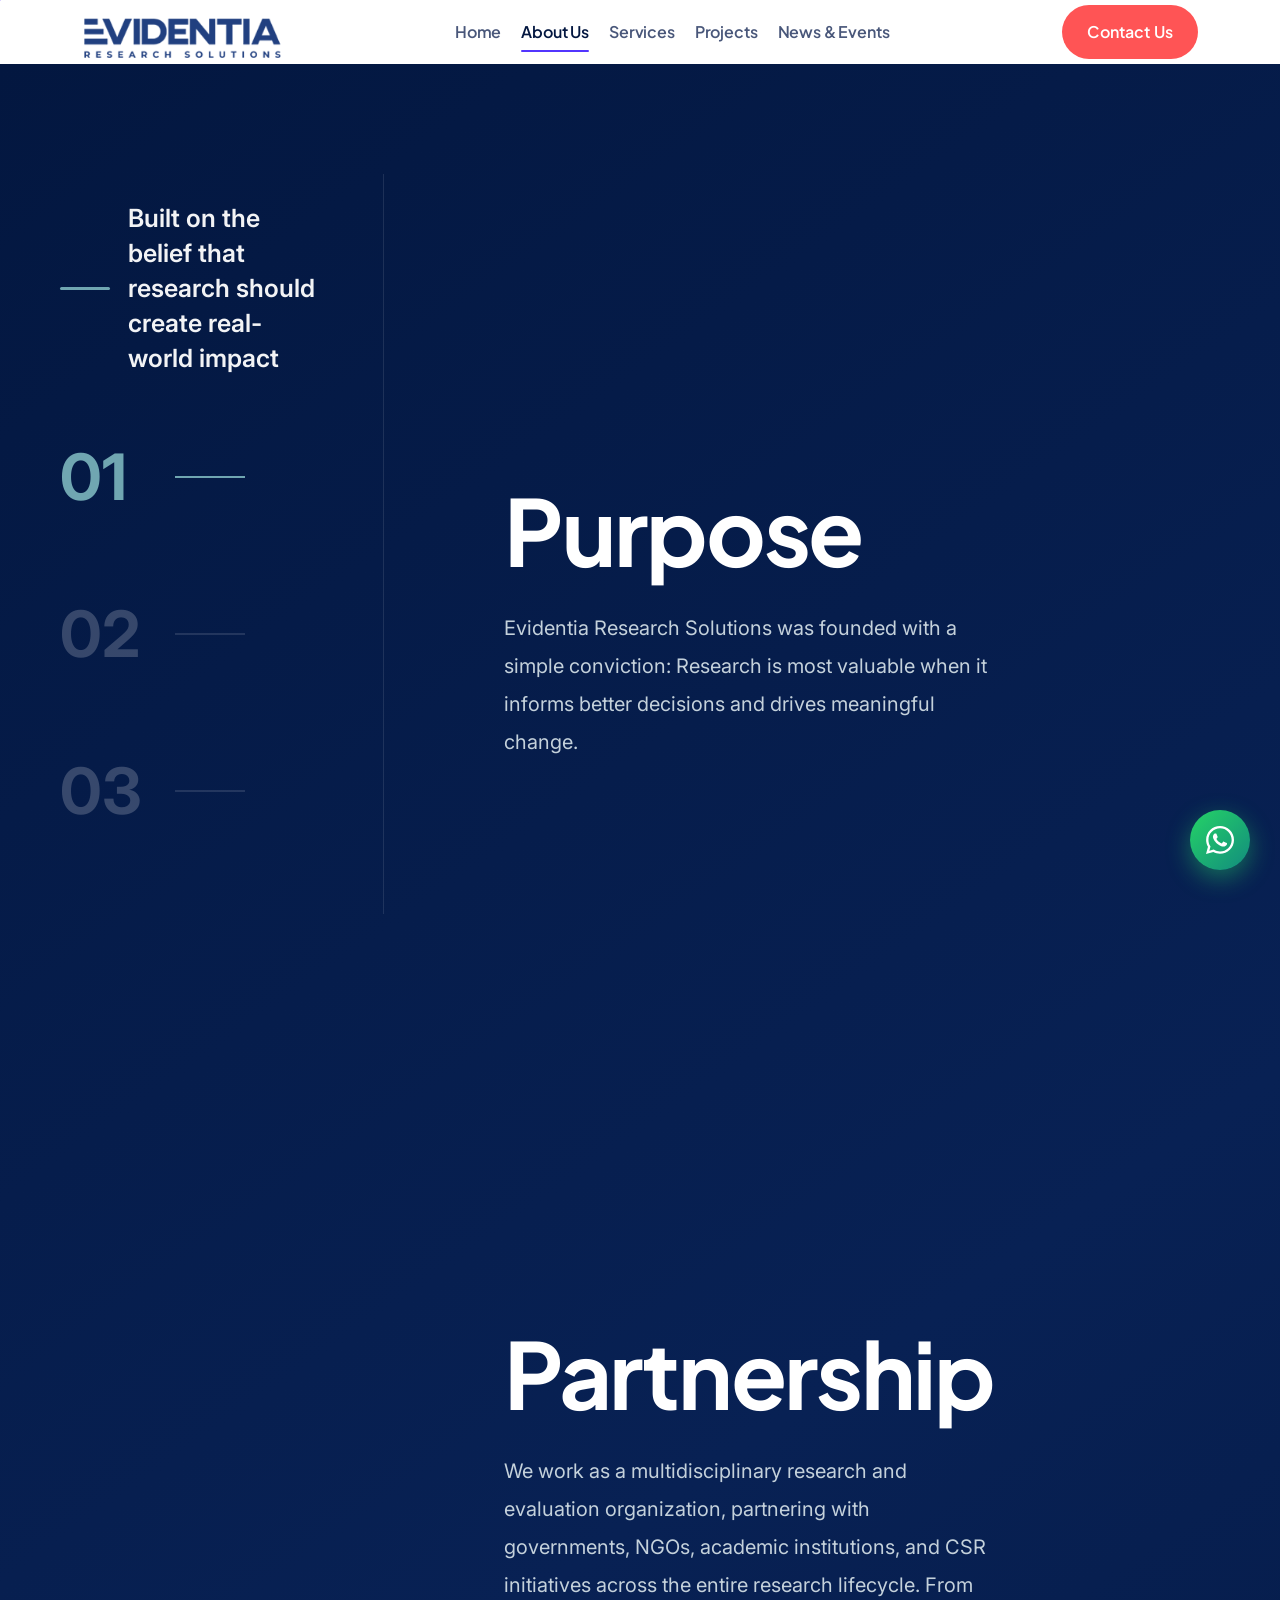
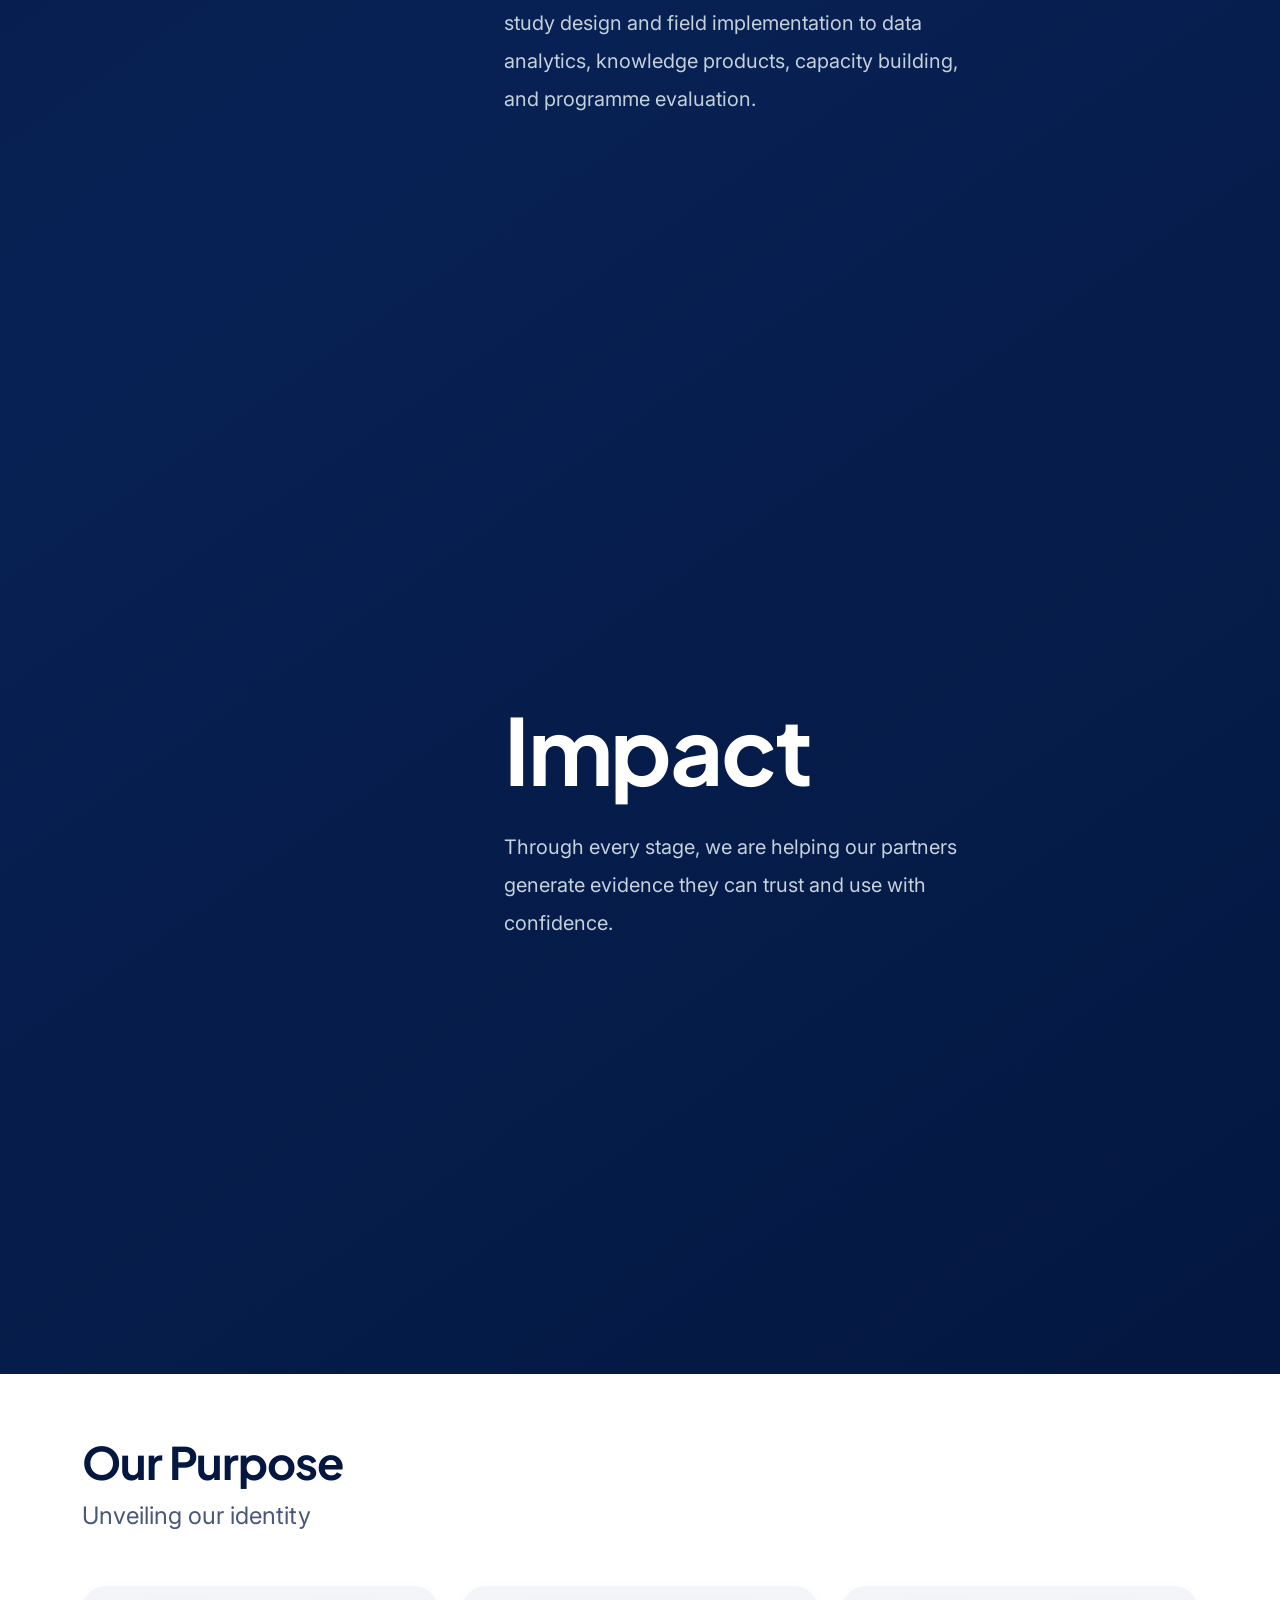
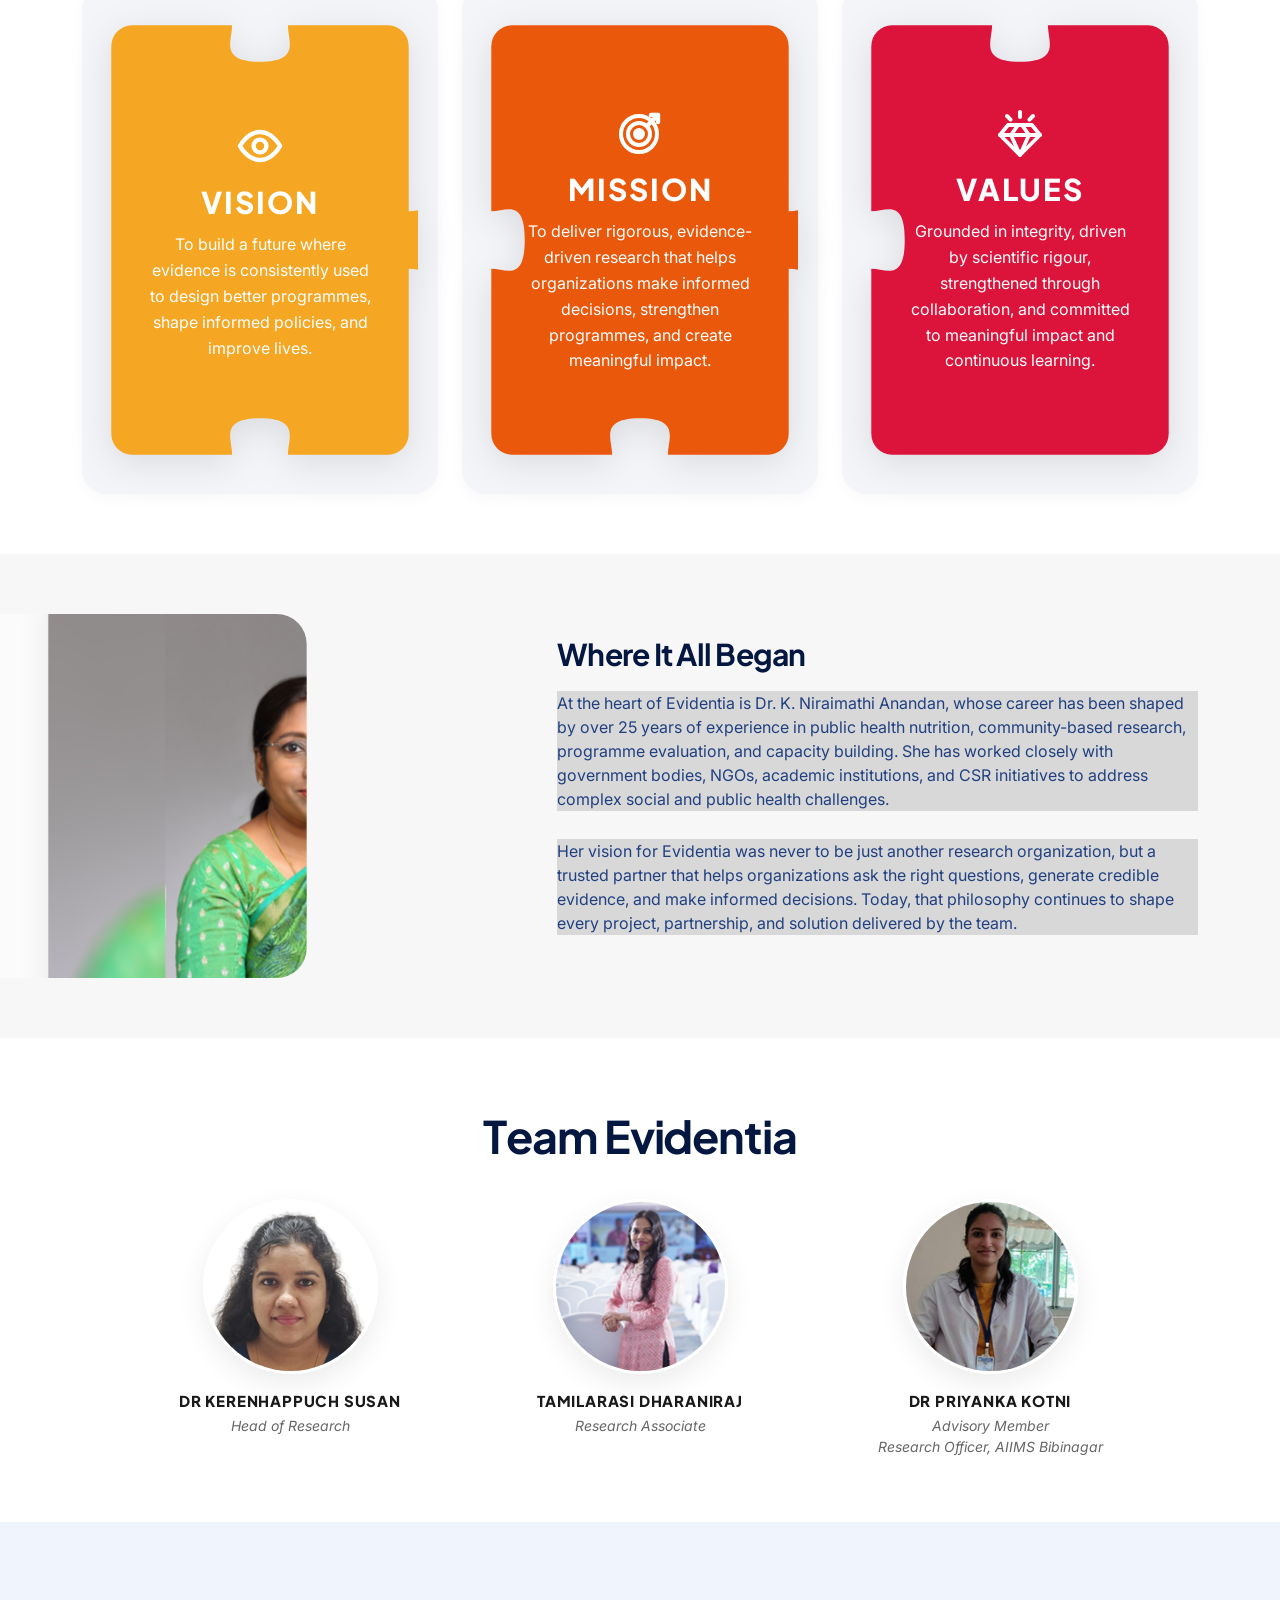
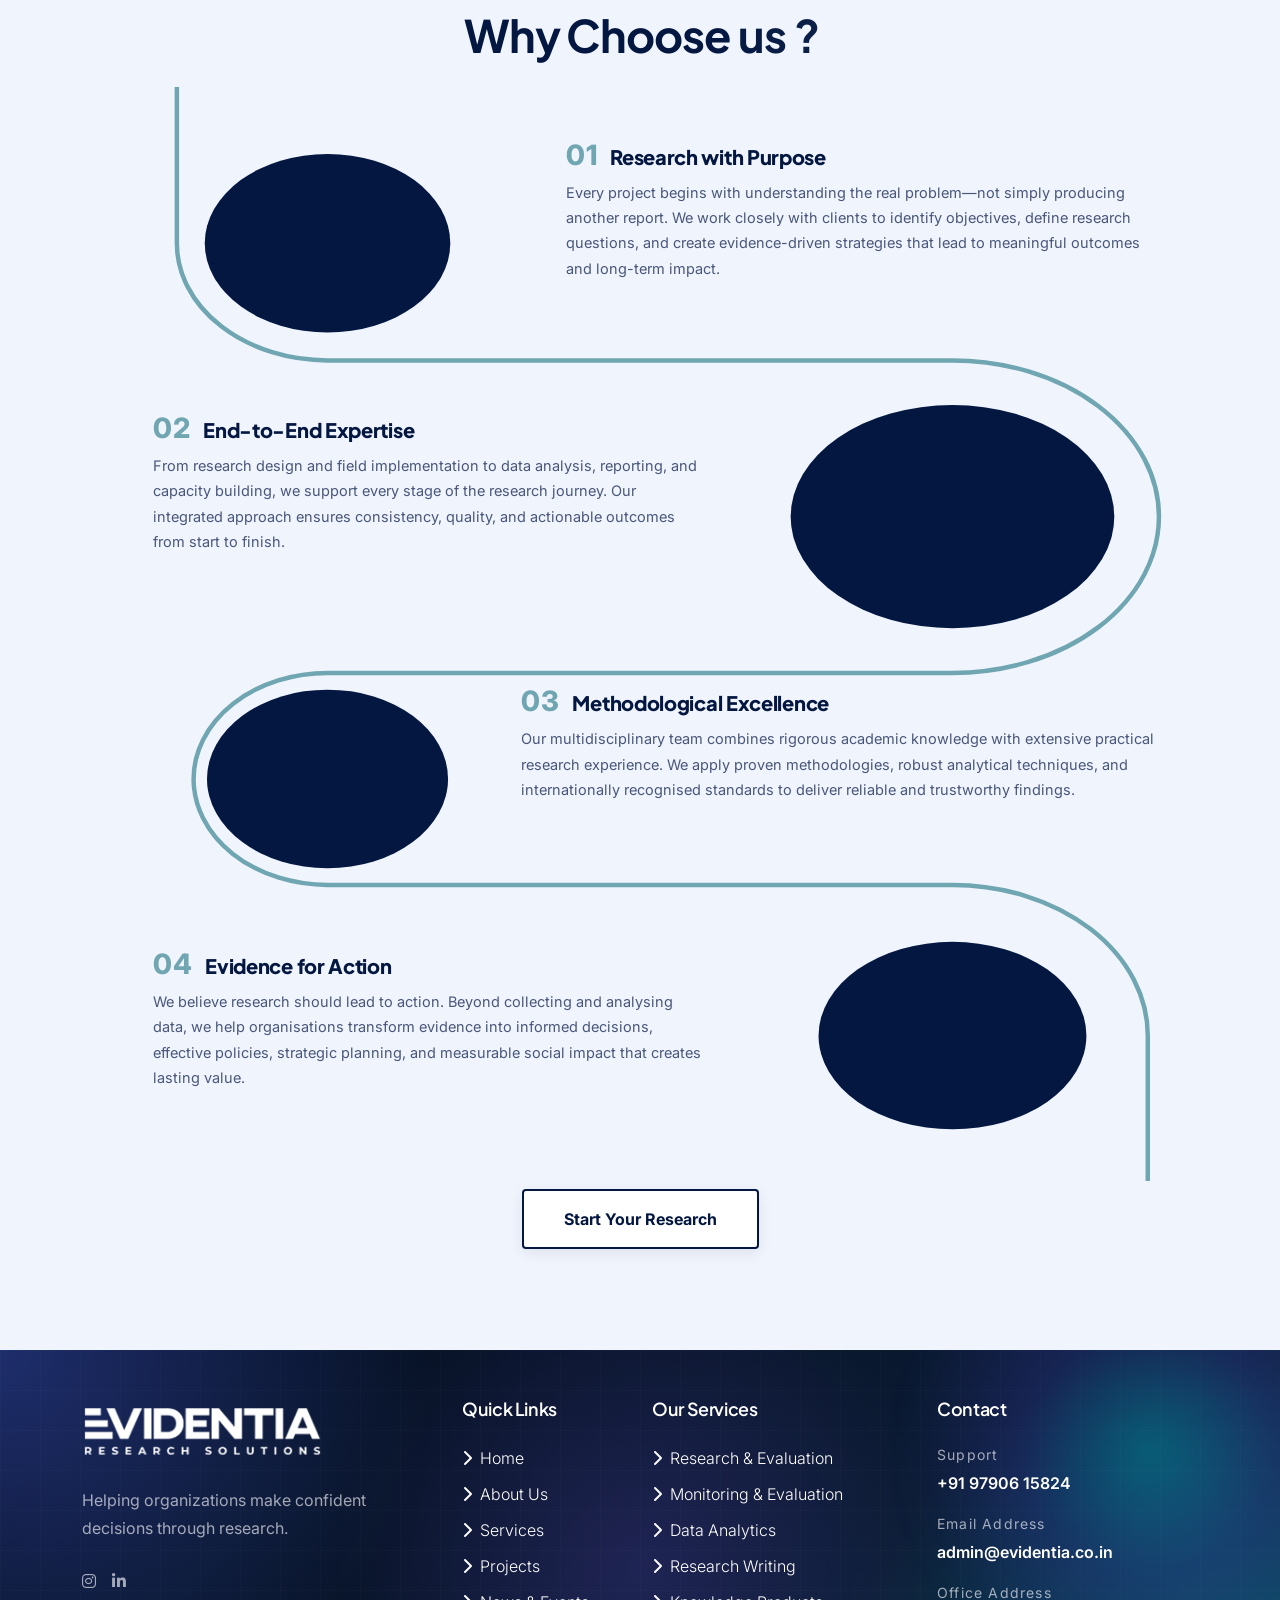
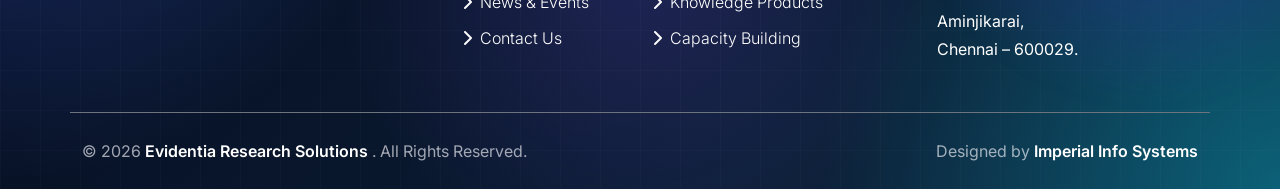
==== about.html @ aab13ad4 "feat: add research hero components and update about page styling" ====
<!DOCTYPE html>
<html lang="en">
<!--<< Header Area >>-->

<head>
    <!-- ========== Meta Tags ========== -->
    <meta charset="UTF-8">
    <meta http-equiv="X-UA-Compatible" content="IE=edge">
    <meta name="viewport" content="width=device-width, initial-scale=1">
    <meta name="author" content="Evedentia">
    <meta name="description"
        content="The Clarent360 Information Assurance Program (IAP) provides an integrated framework that embeds security, privacy, and risk governance into organizational operations, systems development, and business initiatives.">
    <!-- ======== Page title ============ -->
    <title>About Us | Evedentia</title>
    <!--<< Favcion >>-->
    <link rel="shortcut icon" href="assets/img/logo/favs.png">
    <!--<< Bootstrap min.css >>-->
    <link rel="stylesheet" href="assets/css/bootstrap.min.css">
    <!--<< All Min Css >>-->
    <link rel="stylesheet" href="assets/css/all.min.css">
    <!--<< Animate.css >>-->
    <link rel="stylesheet" href="assets/css/animate.css">
    <!--<< Magnific Popup.css >>-->
    <link rel="stylesheet" href="assets/css/magnific-popup.css">
    <!--<< MeanMenu.css >>-->
    <link rel="stylesheet" href="assets/css/meanmenu.css">
    <!--<< Swiper Bundle.css >>-->
    <link rel="stylesheet" href="assets/css/swiper-bundle.min.css">
    <!--<< Nice Select.css >>-->
    <link rel="stylesheet" href="assets/css/nice-select.css">
    <!--<< Main.css >>-->
    <link rel="stylesheet" href="assets/css/main.css">
    <!--<< Custom.css >>-->
    <link rel="stylesheet" href="assets/css/custom.css">
    <link rel="stylesheet" href="https://cdnjs.cloudflare.com/ajax/libs/font-awesome/6.5.2/css/all.min.css" />

</head>

<body>

    <!-- Preloader Start -->
    <div id="preloader" class="preloader">
        <div class="animation-preloader">
            <div class="spinner">
            </div>
            <div class="txt-loading">
                <span data-text-preloader="T" class="letters-loading">
                    C
                </span>
                <span data-text-preloader="E" class="letters-loading">
                    L
                </span>
                <span data-text-preloader="C" class="letters-loading">
                    A
                </span>
                <span data-text-preloader="M" class="letters-loading">
                    R
                </span>
                <span data-text-preloader="O" class="letters-loading">
                    E
                </span>
                <span data-text-preloader="O" class="letters-loading">
                    N
                </span>
                <span data-text-preloader="O" class="letters-loading">
                    T
                </span>

                <span data-text-preloader="O" class="letters-loading">

                </span>

                <span data-text-preloader="O" class="letters-loading">
                    3
                </span>

                <span data-text-preloader="O" class="letters-loading">
                    6
                </span>

                <span data-text-preloader="O" class="letters-loading">
                    0
                </span>
            </div>
            <p class="text-center">Loading</p>
        </div>
        <div class="loader">
            <div class="row">
                <div class="col-3 loader-section section-left">
                    <div class="bg"></div>
                </div>
                <div class="col-3 loader-section section-left">
                    <div class="bg"></div>
                </div>
                <div class="col-3 loader-section section-right">
                    <div class="bg"></div>
                </div>
                <div class="col-3 loader-section section-right">
                    <div class="bg"></div>
                </div>
            </div>
        </div>
    </div>

    <!-- Start Cursor Pointer -->
    <div class="mouse-follower">
        <span class="cursor-outline"></span>
        <!-- <span class="cursor-dot"></span> -->
    </div>
    <!-- End Cursor Pointer -->

    <div id="header"></div>





    <!-- ===============================
 \Scroll Section
================================ -->



    <section class="ps-blueprint-section">

        <div class="ps-blueprint-wrapper">

            <!-- LEFT SIDE -->
            <div class="ps-blueprint-left">

                <div class="ps-small-title">
                    <span></span>
                    <p>Built on the belief that research should create real-world impact</p>
                </div>

                <div class="ps-progress">

                    <div class="ps-progress-item active" data-target="1">
                        <div class="ps-number">01</div>

                        <div class="ps-middle">

                            <div class="ps-line"></div>



                        </div>

                    </div>


                    <div class="ps-progress-item" data-target="2">

                        <div class="ps-number">
                            02
                        </div>

                        <div class="ps-middle">

                            <div class="ps-line"></div>


                        </div>

                    </div>



                    <div class="ps-progress-item" data-target="3">

                        <div class="ps-number">
                            03
                        </div>

                        <div class="ps-middle">

                            <div class="ps-line"></div>


                        </div>

                    </div>

                </div>

            </div>



            <!-- RIGHT SIDE -->


            <div class="ps-blueprint-right">



                <!-- SECTION 1 -->


                <section class="ps-content-block" id="ps-block-1">

                    <h2>
                        Purpose
                    </h2>

                    <p>

                        Evidentia Research Solutions was founded with a simple conviction: Research is most valuable
                        when it informs better decisions and drives meaningful change.

                    </p>

                </section>




                <!-- SECTION 2 -->



                <section class="ps-content-block" id="ps-block-2">


                    <h2>
                        Partnership
                    </h2>


                    <p>

                        We work as a multidisciplinary research and evaluation organization, partnering with
                        governments, NGOs, academic institutions, and CSR initiatives across the entire research
                        lifecycle. From study design and field implementation to data analytics, knowledge products,
                        capacity building, and programme evaluation.

                    </p>

                </section>




                <!-- SECTION 3 -->



                <section class="ps-content-block" id="ps-block-3">

                    <h2>
                        Impact
                    </h2>

                    <p>

                        Through every stage, we are helping our partners generate evidence they can trust and use with
                        confidence.

                    </p>

                </section>


            </div>


        </div>

    </section>

    <section class="event-work-section fix section-padding">
        <div class="container">
            <div class="row mb-lg-5 mb-sm-5 mb-4 pb-lg-1">
                <div class="col-lg-10">
                    <div class="section-title">
                        <h2 class="wow fadeInUp black fw-bold visible-slowly-right mb-2" data-wow-delay=".3s">
                            Our Purpose
                        </h2>
                        <p class="wow fadeInUp" data-wow-delay=".4s" style="font-size: 24px; color: #49577A; margin: 0; line-height: 1.5;">
                            Unveiling our identity
                        </p>
                    </div>
                </div>
            </div>
            <div class="row g-4 justify-content-center">
                <!-- VISION -->
                <div class="col-md-6 col-lg-4 wow fadeInUp" data-wow-delay=".3s">
                    <div class="puzzle-outer-card card-vision">
                        <div class="puzzle-inner-piece">
                            <svg class="puzzle-piece-bg" viewBox="0 0 340 480" preserveAspectRatio="none" fill="#F5A623"
                                xmlns="http://www.w3.org/2000/svg">
                                <!-- Top Socket, Right Tab, Bottom Socket, Left Flat -->
                                <path d="
                                    M 32 16 
                                    L 140 16 
                                    C 140 32, 126 54, 170 54 
                                    C 214 54, 200 32, 200 16 
                                    L 308 16 
                                    A 22 22 0 0 1 330 38 
                                    L 330 210 
                                    C 346 210, 366 196, 366 240 
                                    C 366 284, 346 270, 330 270 
                                    L 330 442 
                                    A 22 22 0 0 1 308 464 
                                    L 200 464 
                                    C 200 448, 214 426, 170 426 
                                    C 126 426, 140 448, 140 464 
                                    L 32 464 
                                    A 22 22 0 0 1 10 442 
                                    L 10 38 
                                    A 22 22 0 0 1 32 16 
                                    Z" />
                            </svg>
                            <div class="puzzle-piece-content">
                                <div class="puzzle-piece-icon">
                                    <svg width="48" height="48" viewBox="0 0 24 24" fill="none" stroke="#ffffff"
                                        stroke-width="2.2" stroke-linecap="round" stroke-linejoin="round">
                                        <path d="M2 12s3.6-7 10-7 10 7 10 7-3.6 7-10 7-10-7-10-7Z" />
                                        <circle cx="12" cy="12" r="3.2" stroke-width="2.2" />
                                    </svg>
                                </div>
                                <h4 class="puzzle-piece-title">VISION</h4>
                                <p class="puzzle-piece-text">
                                    <a href="portfolio-details.html">
                                        To build a future where evidence is consistently used to design better
                                        programmes,
                                        shape informed policies, and improve lives.
                                    </a>
                                </p>
                            </div>
                        </div>
                    </div>
                </div>

                <!-- MISSION -->
                <div class="col-md-6 col-lg-4 wow fadeInUp" data-wow-delay=".4s">
                    <div class="puzzle-outer-card card-mission">
                        <div class="puzzle-inner-piece">
                            <svg class="puzzle-piece-bg" viewBox="0 0 340 480" preserveAspectRatio="none" fill="#EA580C"
                                xmlns="http://www.w3.org/2000/svg">
                                <!-- Top Flat, Right Tab, Bottom Socket, Left Socket -->
                                <path d="
                                    M 32 16 
                                    L 308 16 
                                    A 22 22 0 0 1 330 38 
                                    L 330 210 
                                    C 346 210, 366 196, 366 240 
                                    C 366 284, 346 270, 330 270 
                                    L 330 442 
                                    A 22 22 0 0 1 308 464 
                                    L 200 464 
                                    C 200 448, 214 426, 170 426 
                                    C 126 426, 140 448, 140 464 
                                    L 32 464 
                                    A 22 22 0 0 1 10 442 
                                    L 10 270 
                                    C 26 270, 46 284, 46 240 
                                    C 46 196, 26 210, 10 210 
                                    L 10 38 
                                    A 22 22 0 0 1 32 16 
                                    Z" />
                            </svg>
                            <div class="puzzle-piece-content">
                                <div class="puzzle-piece-icon">
                                    <svg width="48" height="48" viewBox="0 0 24 24" fill="none" stroke="#ffffff"
                                        stroke-width="2" stroke-linecap="round" stroke-linejoin="round">
                                        <circle cx="11.5" cy="12.5" r="9" stroke-width="2" />
                                        <circle cx="11.5" cy="12.5" r="5.5" stroke-width="2" />
                                        <circle cx="11.5" cy="12.5" r="2" fill="#ffffff" />
                                        <path d="M16 8l5-5" stroke-width="2.2" />
                                        <path d="M17.5 3h3.5v3.5" stroke-width="2.2" />
                                    </svg>
                                </div>
                                <h4 class="puzzle-piece-title">MISSION</h4>
                                <p class="puzzle-piece-text">
                                    <a href="portfolio-details.html">
                                        To deliver rigorous, evidence-driven research that helps organizations make
                                        informed
                                        decisions, strengthen programmes, and create meaningful impact.
                                    </a>
                                </p>
                            </div>
                        </div>
                    </div>
                </div>

                <!-- VALUES -->
                <div class="col-md-6 col-lg-4 wow fadeInUp" data-wow-delay=".5s">
                    <div class="puzzle-outer-card card-values">
                        <div class="puzzle-inner-piece">
                            <svg class="puzzle-piece-bg" viewBox="0 0 340 480" preserveAspectRatio="none" fill="#DC143C"
                                xmlns="http://www.w3.org/2000/svg">
                                <!-- Top Socket, Right Flat, Bottom Flat, Left Socket -->
                                <path d="
                                    M 32 16 
                                    L 140 16 
                                    C 140 32, 126 54, 170 54 
                                    C 214 54, 200 32, 200 16 
                                    L 308 16 
                                    A 22 22 0 0 1 330 38 
                                    L 330 442 
                                    A 22 22 0 0 1 308 464 
                                    L 32 464 
                                    A 22 22 0 0 1 10 442 
                                    L 10 270 
                                    C 26 270, 46 284, 46 240 
                                    C 46 196, 26 210, 10 210 
                                    L 10 38 
                                    A 22 22 0 0 1 32 16 
                                    Z" />
                            </svg>
                            <div class="puzzle-piece-content">
                                <div class="puzzle-piece-icon">
                                    <svg width="48" height="48" viewBox="0 0 24 24" fill="none" stroke="#ffffff"
                                        stroke-width="1.9" stroke-linecap="round" stroke-linejoin="round">
                                        <path d="M12 1.5v2.5" stroke-width="2" />
                                        <path d="M5.5 3.5l1.8 1.8" stroke-width="2" />
                                        <path d="M18.5 3.5l-1.8 1.8" stroke-width="2" />
                                        <path d="M6 8h12l4 5-10 10L2 13z" />
                                        <path d="M11 8 7.5 13l4.5 10 4.5-10L13 8" />
                                        <path d="M2 13h20" />
                                    </svg>
                                </div>
                                <h4 class="puzzle-piece-title">VALUES</h4>
                                <p class="puzzle-piece-text">
                                    <a href="portfolio-details.html">
                                        Grounded in integrity, driven by scientific rigour, strengthened through
                                        collaboration, and committed to meaningful impact and continuous learning.
                                    </a>
                                </p>
                            </div>
                        </div>
                    </div>
                </div>
            </div>
        </div>
    </section>



    <section class="about-section style2 fix" style="background-color: #f7f7f7;">
        <div class="about-wrapper section-padding">
            <div class="container">
                <div
                    class="row flex-row-reverse justify-content-lg-between justify-content-center g-4 align-items-center">
                    <div class="col-xl-7 col-lg-7">
                        <div class="about-content">
                            <div class="section-title text-lg-start text-center mb-4 about-clarent">

                                <h2 class="mb-xxl-4 mb-3 wow fadeInUp black fw-bold visible-slowly-right "
                                    data-wow-delay=".3s">
                                    Where It All Began
                                </h2>
                                <p class="pra fs-seven" style="background-color: #d8d8d8; color: #214080;">
                                    At the heart of Evidentia is Dr. K. Niraimathi Anandan, whose career has been shaped
                                    by over 25 years of experience in public health nutrition, community-based research,
                                    programme evaluation, and capacity building. She has worked closely with government
                                    bodies, NGOs, academic institutions, and CSR initiatives to address complex social
                                    and public health challenges.

                                </p>
                                <br>
                                <p class="pra fs-seven" style="background-color: #d8d8d8; color: #214080;">
                                    Her vision for Evidentia was never to be just another research organization, but a
                                    trusted partner that helps organizations ask the right questions, generate credible
                                    evidence, and make informed decisions. Today, that philosophy continues to shape
                                    every project, partnership, and solution delivered by the team.

                                </p>
                            </div>
                        </div>
                    </div>
                    <div class="col-xl-5 col-lg-5">
                        <div class="about-thumb position-relative reveal-left w-100">
                            <img src="assets/img/blog/w.png" alt="Evidentia Leadership & Founder" class="w-100"
                                style="border-radius: 16px; box-shadow: 0 10px 30px rgba(3, 23, 64, 0.08); object-fit: cover;">
                            <!-- Ele -->
                            <!-- <img src="assets/img/element/dot-grp1.png" alt="img" class="about-ele">
                            <img src="assets/img/about/about2-ele.png" alt="img" class="about-ele2"> -->
                        </div>
                    </div>
                </div>
            </div>
        </div>
    </section>


    <!-- Team Evidentia Section Start -->
    <section class="team-evidentia-section fix">
        <div class="container">
            <div class="section-title text-center mb-4">

                <h2 class="wow fadeInUp black fw-bold visible-slowly-right" data-wow-delay=".3s">
                    Team Evidentia
                </h2>
            </div>

            <div class="team-evidentia-grid">
                <!-- Member 1 -->
                <div class="team-evidentia-card wow fadeInUp" data-wow-delay=".3s">
                    <div class="team-avatar-wrap">
                        <img src="assets/img/services/project1.png" alt="Dr Kerenhappuch Susan">
                    </div>
                    <h4 class="team-member-name">Dr Kerenhappuch Susan</h4>
                    <p class="team-member-role">Head of Research</p>
                </div>

                <!-- Member 2 -->
                <div class="team-evidentia-card wow fadeInUp" data-wow-delay=".5s">
                    <div class="team-avatar-wrap">
                        <img src="assets/img/services/project2.png" alt="Tamilarasi Dharaniraj">
                    </div>
                    <h4 class="team-member-name">Tamilarasi Dharaniraj</h4>
                    <p class="team-member-role">Research Associate</p>
                </div>

                <!-- Member 3 -->
                <div class="team-evidentia-card wow fadeInUp" data-wow-delay=".7s">
                    <div class="team-avatar-wrap">
                        <img src="assets/img/services/project3.png" alt="Dr Priyanka Kotni">
                    </div>
                    <h4 class="team-member-name">Dr Priyanka Kotni</h4>
                    <p class="team-member-role">Advisory Member<br>Research Officer, AIIMS Bibinagar</p>
                </div>
            </div>
        </div>
    </section>
    <!-- Team Evidentia Section End -->

    <!-- Why Choose Us Infographic Section Start -->
    <section class="why-choose-infographic-section fix">
        <div class="container">
            <div class="section-title text-center mb-4">

                <h2 class="mb-xxl-4 mb-3 wow fadeInUp black fw-bold visible-slowly-right" data-wow-delay=".3s">
                    Why Choose us ?
                </h2>
            </div>

            <div class="infographic-canvas-wrapper">
                <!-- SVG S-Curve Roadmap Path -->
                <svg class="infographic-svg-track" viewBox="0 0 1000 980" fill="none" xmlns="http://www.w3.org/2000/svg"
                    preserveAspectRatio="xMidYMid meet">
                    <!-- S-Curve Connecting Teal Track -->
                    <path class="roadmap-track-path" d="
                        M 85,0 
                        L 85,140 
                        A 135 105 0 0 0 220,245 
                        L 780,245 
                        A 185 140 0 0 1 780,525 
                        L 220,525 
                        A 120 95 0 0 0 220,715 
                        L 780,715 
                        A 175 135 0 0 1 955,850 
                        L 955,980" stroke="#70A6B1" stroke-width="4" stroke-linecap="round" stroke-linejoin="round" />

                    <!-- Ellipse 1 (Top-Left: Medium-Small) -->
                    <ellipse class="roadmap-node-circle" cx="220" cy="140" rx="110" ry="80" fill="#031740" />

                    <!-- Ellipse 2 (Mid-Right: BIG) -->
                    <ellipse class="roadmap-node-circle" cx="780" cy="385" rx="145" ry="100" fill="#031740" />

                    <!-- Ellipse 3 (Mid-Left: SMALL) -->
                    <ellipse class="roadmap-node-circle" cx="220" cy="620" rx="108" ry="80" fill="#031740" />

                    <!-- Ellipse 4 (Bottom-Right: BIG) -->
                    <ellipse class="roadmap-node-circle" cx="780" cy="850" rx="120" ry="84" fill="#031740" />
                </svg>

                <!-- Step Content Overlays -->
                <div class="roadmap-steps-container">

                    <!-- STEP 01 -->
                    <div class="roadmap-step-item step-1">
                        <div class="step-content-card">
                            <div class="step-title-row">
                                <span class="step-num">01</span>
                                <h4 class="step-title">Research with Purpose</h4>
                            </div>
                            <p class="step-desc">
                                Every project begins with understanding the real problem—not simply
                                producing another report. We work closely with clients to identify
                                objectives, define research questions, and create evidence-driven
                                strategies that lead to meaningful outcomes and long-term impact.
                            </p>
                        </div>
                    </div>

                    <!-- STEP 02 -->
                    <div class="roadmap-step-item step-2">
                        <div class="step-content-card">
                            <div class="step-title-row">
                                <span class="step-num">02</span>
                                <h4 class="step-title">End-to-End Expertise</h4>
                            </div>
                            <p class="step-desc">
                                From research design and field implementation to data analysis,
                                reporting, and capacity building, we support every stage of the
                                research journey. Our integrated approach ensures consistency,
                                quality, and actionable outcomes from start to finish.
                            </p>
                        </div>
                    </div>

                    <!-- STEP 03 -->
                    <div class="roadmap-step-item step-3">
                        <div class="step-content-card">
                            <div class="step-title-row">
                                <span class="step-num">03</span>
                                <h4 class="step-title">Methodological Excellence</h4>
                            </div>
                            <p class="step-desc">
                                Our multidisciplinary team combines rigorous academic knowledge
                                with extensive practical research experience. We apply proven
                                methodologies, robust analytical techniques, and internationally
                                recognised standards to deliver reliable and trustworthy findings.
                            </p>
                        </div>
                    </div>

                    <!-- STEP 04 -->
                    <div class="roadmap-step-item step-4">
                        <div class="step-content-card">
                            <div class="step-title-row">
                                <span class="step-num">04</span>
                                <h4 class="step-title">Evidence for Action</h4>
                            </div>
                            <p class="step-desc">
                                We believe research should lead to action. Beyond collecting and
                                analysing data, we help organisations transform evidence into
                                informed decisions, effective policies, strategic planning, and
                                measurable social impact that creates lasting value.
                            </p>
                        </div>
                    </div>

                </div>
            </div>

            <!-- Bottom CTA Button -->
            <div class="text-center mt-2 mb-3">
                <a href="contact.html" class="infographic-cta-btn">
                    Start Your Research
                </a>
            </div>
        </div>
    </section>
    <!-- Why Choose Us Infographic Section End -->



    <div id="footer"></div>
    <script>
        document.addEventListener("DOMContentLoaded", function () {

            const sections = document.querySelectorAll(".ps-content-block");
            const items = document.querySelectorAll(".ps-progress-item");

            const observer = new IntersectionObserver(

                (entries) => {

                    entries.forEach((entry) => {

                        if (entry.isIntersecting) {

                            const id = entry.target.id;

                            items.forEach((item) => {

                                item.classList.remove("active");

                            });

                            if (id === "ps-block-1") {

                                document
                                    .querySelector('.ps-progress-item[data-target="1"]')
                                    .classList.add("active");

                            }

                            if (id === "ps-block-2") {

                                document
                                    .querySelector('.ps-progress-item[data-target="2"]')
                                    .classList.add("active");

                            }

                            if (id === "ps-block-3") {

                                document
                                    .querySelector('.ps-progress-item[data-target="3"]')
                                    .classList.add("active");

                            }

                        }

                    });

                },

                {
                    threshold: 0.55
                }

            );

            sections.forEach((section) => {

                observer.observe(section);

            });

        });
    </script>

    <!--<< All JS Plugins >>-->
    <script src="assets/js/jquery-3.7.1.min.js"></script>
    <!--<< Viewport Js >>-->
    <script src="assets/js/viewport.jquery.js"></script>
    <!--<< Bootstrap Js >>-->
    <script src="assets/js/bootstrap.bundle.min.js"></script>
    <!--<< Nice Select Js >>-->
    <script src="assets/js/jquery.nice-select.min.js"></script>
    <!--<< Waypoints Js >>-->
    <script src="assets/js/jquery.waypoints.js"></script>
    <!--<< Counterup Js >>-->
    <script src="assets/js/jquery.counterup.min.js"></script>
    <!--<< Swiper Slider Js >>-->
    <script src="assets/js/swiper-bundle.min.js"></script>
    <!--<< MeanMenu Js >>-->
    <script src="assets/js/jquery.meanmenu.min.js"></script>
    <!--<< Magnific Popup Js >>-->
    <script src="assets/js/jquery.magnific-popup.min.js"></script>
    <!--<< Wow Animation Js >>-->
    <script src="assets/js/wow.min.js"></script>
    <!--<< Gsap Js >>-->
    <script src="assets/js/gsap.min.js"></script>
    <!--<< Lenis Js >>-->
    <script src="assets/js/lenis.min.js"></script>
    <!--<< ScrollSmoother Js >>-->
    <script src="assets/js/scrollSmoother.js"></script>
    <!--<< ScrollTrigger Js >>-->
    <script src="assets/js/ScrollTrigger.min.js"></script>
    <!--<< Spalit Text Js >>-->
    <script src="assets/js/spilitext-gsap.js"></script>
    <!--<< Valina Tilt Js >>-->
    <script src="assets/js/vanilla-tilt.min.js"></script>
    <!--<< Main.js >>-->
    <script src="assets/js/main.js"></script>

    <script src="assets/js/common-header.js"></script>

</body>

</html>
---- assets/css/main.css ----
/*------------------------------------------------------------------
Project:        Tecmo
Author URI:     https://themeforest.net/user/themedox
Version:        1.1
File:           Css File
Last change:    18/01/2025
Assigned to:    Tecmo - IT Solution and Technology HTML Template
Primary use:    Visa 
-------------------------------------------------------------------*/
@import url("https://fonts.googleapis.com/css2?family=Inter:ital,opsz,wght@0,14..32,100..900;1,14..32,100..900&family=Plus+Jakarta+Sans:ital,wght@0,200..800;1,200..800&display=swap");

:root {
  --body: #fff;
  --black: #031740;
  --white: #fff;
  --white65: rgb(245, 245, 250, 65%);
  --white75: rgb(255, 255, 255, 75%);
  --p1-clr: #5135FF;
  --p2-clr: #FED500;
  --p3-clr: #FF5455;
  --blogbox: #EFEFEF;
  --cmnbg: #EBF3F6;
  --n100-clr: #EEF6E7;
  --n200-clr: rgba(221, 221, 221, 1);
  --n300-clr: #FFFADE;
  --n400-clr: #F5E0FA;
  --n700-clr: rgba(36, 36, 38, 1);
  --n800-clr: rgba(49, 49, 49, 1);
  --n900-clr: #090F1F;
  --theme: #5135FF;
  --pra: #49577A;
  --pra2: #DDD;
  --text: #313131;
  --cmnwhite: #CBCBCC;
  --theme2: #70A6B1;
  --header: #385469;
  --text-2: #ffffffcc;
  --border: #E3E3E3;
  --border2: #242449;
  --border3: #5262FF;
  --bg: #F0F4FD;
  --bg2: #F3F3F3;
  --bg3: #031740;
  --bg4: #0B2150;
  --box-shadow: 0px 4px 25px rgba(0, 0, 0, 0.06);
}

.common-btn {
  position: relative;
  padding: 16px 30px 18px;
  line-height: 18px;
  font-weight: 600;
  transition: all 0.5s;
  font-family: "Plus Jakarta Sans", serif;
  font-size: 16px;
}

.common-btn i {
  transition: all 0.5s;
  z-index: 1;
}

.common-btn:hover {
  color: var(--white);
}

@media (max-width: 1399px) {
  .common-btn {
    padding: 18px 25px;
  }
}

@keyframes storm {
  0% {
    transform: translate3d(0, 0, 0) translateZ(0);
  }

  25% {
    transform: translate3d(4px, 0, 0) translateZ(0);
  }

  50% {
    transform: translate3d(-3px, 0, 0) translateZ(0);
  }

  75% {
    transform: translate3d(2px, 0, 0) translateZ(0);
  }

  100% {
    transform: translate3d(0, 0, 0) translateZ(0);
  }
}

.box-style {
  position: relative;
  overflow: hidden;
  z-index: 0;
  text-align: center;
}

.box-style:hover::before {
  width: 400%;
  height: 400%;
}

.box-style::before {
  content: "";
  position: absolute;
  top: var(--y);
  left: var(--x);
  transform: translate(-50%, -50%);
  width: 0;
  height: 0;
  border-radius: 100%;
  background-color: var(--p1-clr);
  transition: all 0.7s ease;
  z-index: -1;
}

.box-style.cmn-style1::before {
  background: #FF5455;
  transition: all 0.7s ease;
  z-index: -1;
}

.box-style.first-box::before {
  background-color: var(--p2-clr);
}

.box-style.first-box:hover i {
  color: var(--n700-clr);
}

.box-style.first-box:hover span {
  color: var(--n700-clr);
}

.box-bg {
  background: #ffffff;
}

.cmn-tag {
  font-size: 18px;
  color: var(--n700-clr);
  padding: 10px 30px;
  border-radius: 100px;
  display: inline-flex;
  align-items: center;
  justify-content: center;
}

@media (max-width: 1399px) {
  .cmn-tag {
    padding: 8px 22px;
  }
}

.read-more {
  font-size: 18px;
  font-weight: 600;
  font-family: "Space Grotesk", sans-serif;
  color: var(--black);
  gap: 14px;
}

.read-more i {
  transition: all 0.4s;
}

.read-more:hover {
  color: var(--p1-clr);
}

.read-more:hover i {
  padding-left: 10px;
}

/* --------------------------------------------
    Template Default Fonts & Fonts Styles
 ---------------------------------------------- */
.heading-font {
  font-family: "Plus Jakarta Sans", sans-serif;
}

.sub-font {
  font-family: "Plus Jakarta Sans", sans-serif;
}

.body-font {
  font-family: "Inter", sans-serif;
}

html {
  scroll-behavior: initial !important;
}

body {
  font-family: "Inter", sans-serif;
  font-size: 16px;
  font-weight: normal;
  line-height: 28px;
  color: var(--text);
  background-color: var(--white);
  padding: 0;
  margin: 0;
  overflow-x: hidden;
}

ul {
  padding: 0;
  margin: 0;
  list-style: none;
}

button {
  border: none;
  background-color: transparent;
  padding: 0;
}

input:focus {
  color: var(--white);
  outline: none;
}

input {
  color: var(--white);
}

h1,
h2,
h3,
h4,
h5,
h6 {
  font-family: "Plus Jakarta Sans", sans-serif;
  margin: 0px;
  padding: 0;
  color: var(--header);
  transition: all 0.4s ease-in-out;
  font-weight: 700;
}

h1 {
  font-size: 60px;
  line-height: 72px;
}

@media (max-width: 1399px) {
  h1 {
    font-size: 50px;
    line-height: 62px;
  }
}

@media (max-width: 1199px) {
  h1 {
    font-size: 42px;
    line-height: 52px;
  }
}

@media (max-width: 991px) {
  h1 {
    font-size: 38px;
    line-height: 48px;
  }
}

@media (max-width: 767px) {
  h1 {
    font-size: 36px;
    line-height: 44px;
  }
}

@media (max-width: 575px) {
  h1 {
    font-size: 28px;
    line-height: 36px;
  }
}

.fs-two,
h2 {
  font-size: 40px;
  line-height: 116%;
}

@media (max-width: 1199px) {

  .fs-two,
  h2 {
    font-size: 39px;
  }
}

@media (max-width: 767px) {

  .fs-two,
  h2 {
    font-size: 36px;
  }
}

@media (max-width: 575px) {

  .fs-two,
  h2 {
    font-size: 25px;
  }
}

h3 {
  font-size: 30px;
  line-height: 130%;
}

@media (max-width: 1399px) {
  h3 {
    font-size: 27px;
  }
}

@media (max-width: 1199px) {
  h3 {
    font-size: 22px;
  }
}

@media (max-width: 575px) {
  h3 {
    font-size: 22px;
  }
}

h4 {
  font-size: 25px;
  line-height: 130%;
}

@media (max-width: 1399px) {
  h4 {
    font-size: 22px;
  }
}

@media (max-width: 1199px) {
  h4 {
    font-size: 20px;
  }
}

h5 {
  font-size: 20px;
}

h6 {
  font-size: 18px;
  line-height: 145%;
}

.fs-five {
  font-size: 24px !important;
}

@media (max-width: 1199px) {
  .fs-five {
    font-size: 20px !important;
  }
}

@media (max-width: 991px) {
  .fs-five {
    font-size: 19px !important;
  }
}

@media (max-width: 767px) {
  .fs-five {
    font-size: 18px !important;
  }
}

a {
  text-decoration: none;
  outline: none !important;
  cursor: pointer;
  color: var(--header);
  transition: all 0.4s ease-in-out;
}

p {
  margin: 0px;
  transition: all 0.4s ease-in-out;
  font-family: "Inter", sans-serif;
  font-size: 16px;
  line-height: 25.6px;
}

span {
  font-size: 16px;
  line-height: 25.6px;
  letter-spacing: 1.2px;
  margin: 0px;
  transition: all 0.4s ease-in-out;
}

@media (max-width: 1199px) {
  span {
    letter-spacing: 1px;
  }
}

section,
footer {
  overflow: hidden;
}

.p1-clr {
  color: var(--p1-clr) !important;
}

.p1-bg {
  background: #ff5455;
}

.p2-clr {
  color: var(--p2-clr) !important;
}

.p2-bg {
  background: var(--p2-clr) !important;
}

.p3-clr {
  color: var(--p3-clr) !important;
}

.p3-bg {
  background: var(--p3-clr) !important;
}

.p4-clr {
  color: var(--p4-clr) !important;
}

.p4-bg {
  background: var(--p4-clr) !important;
}

.p5-clr {
  color: var(--p5-clr) !important;
}

.p5-bg {
  background: var(--p5-clr) !important;
}

.cmn-bg {
  background: var(--cmnbg);
}

.bg-color {
  background: var(--bg);
}

.bg-color2 {
  background: var(--bg2);
}

.bg-color3 {
  background: var(--bg3);
}

.bg-color4 {
  background: var(--bg4);
}

.n100-clr {
  color: var(--n100-clr);
}

.n100-bg {
  background: var(--n100-clr);
}

.n200-clr {
  color: var(--n200-clr);
}

.n700-clr {
  color: var(--n700-clr);
}

.n700-bg {
  background: var(--n700-clr);
}

.n800-clr {
  color: var(--n800-clr);
}

.n900-clr {
  color: var(--n900-clr);
}

.rounded100 {
  border-radius: 100px;
}

.d-center {
  display: flex;
  align-items: center;
  justify-content: center;
}

.n0-border {
  border: 1px solid var(--white);
}

.trns {
  transition: all 0.4s;
}

.black {
  color: var(--black);
}

.blackbg {
  background: var(--black);
}

.white {
  color: var(--white);
}

.whitebg {
  background: var(--white);
}

.white75 {
  color: var(--white75);
}

.white65 {
  color: var(--white65);
}

.theme {
  color: var(--theme);
}

.theme2 {
  color: var(--theme2);
}

.header {
  color: var(--header);
}

.pra {
  color: var(--pra);
}

.pra2 {
  color: var(--pra2) !important;
}

.text {
  color: var(--pra);
}

.about-section .about-thumb {
  background: rgba(255, 255, 255, 0.5);
  border-radius: 30px;
  z-index: 1;
}

.about-section .about-thumb .about-ele {
  position: absolute;
  right: 100px;
  top: 70px;
  z-index: -1;
  animation: updown 2s linear infinite;
}

@media (max-width: 767px) {
  .about-section .about-thumb {
    padding: 16px 16px;
  }

  .about-section .about-thumb .about-ele {
    right: 0;
    top: 0;
  }
}

.about-section.style2 .about-thumb .about-ele {
  position: absolute;
  right: 100px;
  top: 70px;
  z-index: -1;
  animation: updown 2s linear infinite;
}

.about-section.style2 .about-thumb .about-ele2 {
  position: absolute;
  top: 70px;
  right: 60px;
  animation: updown 4s linear infinite;
}

@media (max-width: 767px) {
  .about-section.style2 .about-thumb {
    padding: 16px 16px;
  }

  .about-section.style2 .about-thumb .about-ele {
    right: 0;
    top: 0;
  }
}

.custom-circle-progress-bar {
  display: flex;
  align-items: center;
  gap: 60px;
}

.custom-circle-progress-bar .card-custom {
  width: 100px;
  height: 100px;
}

.custom-circle-progress-bar .circle {
  position: relative;
  width: 100px;
  height: 100px;
}

.custom-circle-progress-bar .circle .bar canvas {
  width: 100px;
  height: 100px;
}

.custom-circle-progress-bar .circle .box {
  position: absolute;
  top: 50%;
  left: 50%;
  transform: translate(-50%, -50%);
}

.custom-circle-progress-bar .circle .box span {
  font-size: 20px;
  font-weight: 600;
  color: var(--black);
}

@media (max-width: 1399px) {
  .custom-circle-progress-bar {
    gap: 16px 24px;
  }
}

@media (max-width: 991px) {
  .custom-circle-progress-bar {
    gap: 16px 24px;
    justify-content: center;
  }
}

@media screen and (max-width: 450px) {
  .custom-circle-progress-bar .inner {
    display: grid !important;
    justify-content: center;
    text-align: center;
  }

  .custom-circle-progress-bar .inner .card-custom {
    margin: 0 auto;
  }
}

.about-content .about-information {
  margin-bottom: 34px;
}

.about-content .about-information .about-info .icon {
  width: 54px;
  min-width: 54px;
  height: 54px;
  border-radius: 50%;
  box-shadow: 0px 10px 30px 0px rgba(13, 18, 30, 0.12);
}

.about-content .about-list {
  margin-bottom: 40px;
}

.about-content .about-list .icon {
  background: #f0f4fd;
  width: 21px;
  height: 21px;
  min-width: 21px;
  border-radius: 50%;
  box-shadow: rgba(67, 71, 85, 0.27) 0px 0px 0.25em, rgba(90, 125, 188, 0.05) 0px 0.25em 1em;
}

@media screen and (max-width: 1399px) {
  .about-content .about-information {
    margin-bottom: 24px;
  }

  .about-content .about-list {
    margin-bottom: 24px;
  }
}

.about-call .icon {
  width: 54px;
  height: 54px;
  min-width: 54px;
}

.about-list .icon {
  background: #f0f4fd;
  width: 21px;
  height: 21px;
  min-width: 21px;
  border-radius: 50%;
  box-shadow: rgba(67, 71, 85, 0.27) 0px 0px 0.25em, rgba(90, 125, 188, 0.05) 0px 0.25em 1em;
}

.quote-box1 {
  background: #F0F4FD;
  border-radius: 12px;
  padding: 50px 50px;
  display: flex;
  gap: 60px;
}

.quote-box1 .quote {
  width: 60px;
  height: 50px;
  object-fit: contain;
}

@media (max-width: 991px) {
  .quote-box1 {
    gap: 24px;
    padding: 28px 28px;
  }
}

@media (max-width: 991px) {
  .quote-box1 {
    gap: 24px;
    display: grid;
    padding: 24px 20px;
  }
}

@keyframes updown {
  50% {
    transform: translateY(-15px);
  }
}

@keyframes rots {
  50% {
    transform: rotate(7deg);
  }
}

.company-infowrapper {
  background: var(--bg);
  border-radius: 10px 0 0 10px;
  padding: 140px 0 140px 100px;
  margin-top: 120px;
}

.company-infowrapper .box {
  max-width: 590px;
}

.company-infowrapper .progress_bar_item .item_bar {
  background: #d9e0ef;
  border-radius: 100px;
  height: 10px;
}

.company-infowrapper .progress_bar_item .item_bar .progress {
  border-radius: 100px;
  background: linear-gradient(90deg, #5135ff 0%, #ff5455 100%);
  height: 10px;
}

@media screen and (max-width: 1500px) {
  .company-benifit-section .company-thumb {
    width: 100%;
    margin: 0 10px;
  }

  .company-benifit-section .company-thumb img {
    border-radius: 10px;
    width: 100%;
  }

  .company-benifit-section .company-infowrapper {
    background: var(--bg);
    border-radius: 10px 0 0 10px;
    padding: 40px 20px 40px 20px;
    margin-top: 0;
  }

  .company-benifit-section .company-infowrapper .box {
    max-width: 590px;
  }

  .company-benifit-section .company-infowrapper .progress_bar_item .item_bar {
    background: #d9e0ef;
    border-radius: 100px;
    height: 10px;
  }

  .company-benifit-section .company-infowrapper .progress_bar_item .item_bar .progress {
    border-radius: 100px;
    background: linear-gradient(90deg, #5135ff 0%, #ff5455 100%);
    height: 10px;
  }
}

.about-counter4 {
  gap: 120px;
}

.about-counter4 .counter-items .content span {
  font-size: 80px;
  font-weight: 800;
  color: var(--p1-clr);
  line-height: 120%;
}

@media (max-width: 1199px) {
  .about-counter4 {
    gap: 14px 30px;
  }

  .about-counter4 .counter-items .content span {
    font-size: 38px;
    line-height: 120%;
  }
}

@media (max-width: 575px) {
  .about-counter4 {
    gap: 14px 20px;
  }

  .about-counter4 .counter-items .content span {
    font-size: 30px;
    line-height: 120%;
  }
}

.about-thumb4 .counter-box {
  position: absolute;
}

.about-thumb4 .counter-box .cont span {
  font-size: 50px;
  color: var(--white);
  line-height: 120%;
  font-weight: 700;
}

.form-style1 {
  background: var(--bg4);
  border-radius: 10px;
  padding-right: 19px;
}

.form-style1 input {
  width: 100%;
  padding: 13px 19px;
  background: transparent;
  border: unset;
  color: var(--white);
  font-weight: 400;
  font-size: 14px;
}

.form-style1 input::placeholder {
  color: var(--white65);
}

.form-style1 button i {
  color: var(--white);
}

.form-style1.form-style2 {
  padding-right: 10px;
}

.form-style1.form-style2 .envelop {
  padding-left: 22px;
  color: var(--white65);
}

.form-style1.form-style2 .arrow {
  width: 40px;
  height: 40px;
  min-width: 40px;
  background: var(--p1-clr);
  border-radius: 6px;
  display: flex;
  align-items: center;
  justify-content: center;
}

.form-style1.form-style2 .arrow i {
  color: var(--white);
}

.cmn-checkbox .form-check-input {
  width: 18px;
  height: 18px;
  border: 1px solid rgba(255, 255, 255, 0.45);
  background-color: transparent;
}

.social-wrapper a {
  width: 40px;
  height: 40px;
  display: flex;
  align-items: center;
  justify-content: center;
  border-radius: 50%;
}

.mouse-follower {
  z-index: 10;
}

.mouse-follower span {
  z-index: 10;
  opacity: 1;
  top: -10px;
  left: -10px;
  transform: translate(-50%, -50%);
  border-radius: 50%;
  position: fixed;
  transition: 180ms ease-in-out;
  pointer-events: none;
}

.mouse-follower .cursor-outline {
  height: 30px;
  width: 30px;
  border: 1px solid #75f;
}

.mouse-follower .cursor-dot {
  height: 6px;
  width: 6px;
  background: #75f;
}

.mouse-follower.hide-cursor span {
  border-color: transparent;
  background: transparent;
}

.mouse-follower.highlight-cursor-head {
  cursor: none;
}

.mouse-follower.highlight-cursor-head .cursor-outline {
  height: 0;
  width: 0;
}

.mouse-follower.highlight-cursor-head .cursor-dot {
  height: 150px;
  width: 150px;
  background: #fff;
  mix-blend-mode: difference;
}

@media (max-width: 991px) {
  .mouse-follower.highlight-cursor-head .cursor-dot {
    height: 80px;
    width: 80px;
  }
}

.mouse-follower.highlight-cursor-para {
  cursor: none;
}

.mouse-follower.highlight-cursor-para .cursor-outline {
  height: 0;
  width: 0;
}

.mouse-follower.highlight-cursor-para .cursor-dot {
  height: 100px;
  width: 100px;
  background: #fff;
  mix-blend-mode: difference;
}

@media (max-width: 991px) {
  .mouse-follower.highlight-cursor-para .cursor-dot {
    height: 60px;
    width: 60px;
  }
}

.cmn-white {
  color: #cbcbcc;
}

.fw_400 {
  font-weight: 400 !important;
}

.fw_500 {
  font-weight: 500 !important;
}

.fw_600 {
  font-weight: 600;
}

.fw_700 {
  font-weight: 700;
}

.radius32 {
  border-radius: 35px !important;
}

.radius16 {
  border-radius: 16px !important;
}

.radius17 {
  border-radius: 17px !important;
}

.radius18 {
  border-radius: 18px !important;
}

.radius20 {
  border-radius: 20px !important;
}

.radius12 {
  border-radius: 12px !important;
}

.radius100 {
  border-radius: 100px;
}

.radius-circle {
  border-radius: 50% !important;
}

.fs-five {
  font-size: 20px;
  line-height: 150%;
}

.fs-six {
  font-size: 18px;
  line-height: 150%;
}

.fs-seven {
  font-size: 16px;
  line-height: 150%;
}

.fs-eight {
  font-size: 14px;
  line-height: 150%;
}

.fs-nine {
  font-size: 12px !important;
  line-height: 150%;
}

@media screen and (max-width: 1199px) {
  .fs-five {
    font-size: 18px;
    line-height: 150%;
  }

  .fs-six {
    font-size: 16px;
    line-height: 150%;
  }
}

@media screen and (max-width: 991px) {
  .fs-five {
    font-size: 16px;
    line-height: 150%;
  }

  .fs-six {
    font-size: 15px;
    line-height: 150%;
  }

  .fs-seven {
    font-size: 14px;
    line-height: 150%;
  }

  .fs-eight {
    font-size: 13px;
    line-height: 150%;
  }
}

.social-icon a {
  width: 40px;
  height: 40px;
  min-width: 40px;
  display: flex;
  align-items: center;
  justify-content: center;
  border-radius: 4px;
  background: rgba(255, 255, 255, 0.06);
  box-shadow: 0px 1px 2px 0px rgba(1, 15, 28, 0.16);
  transition: all 0.4s;
}

.social-icon a i {
  color: var(--white);
}

.social-icon a:hover {
  background: var(--p3-clr);
}

@-webkit-keyframes rippleOne {
  70% {
    -webkit-box-shadow: 0 0 0 40px rgba(244, 68, 56, 0);
    box-shadow: 0 0 0 40px rgba(244, 68, 56, 0);
  }

  100% {
    -webkit-box-shadow: 0 0 0 0 rgba(244, 68, 56, 0);
    box-shadow: 0 0 0 0 rgba(244, 68, 56, 0);
  }
}

@keyframes rippleOne {
  70% {
    -webkit-box-shadow: 0 0 0 40px rgba(244, 68, 56, 0);
    box-shadow: 0 0 0 40px rgba(244, 68, 56, 0);
  }

  100% {
    -webkit-box-shadow: 0 0 0 0 rgba(244, 68, 56, 0);
    box-shadow: 0 0 0 0 rgba(244, 68, 56, 0);
  }
}

@keyframes cir36 {
  100% {
    transform: rotate(360deg);
  }
}

@keyframes rounded {
  50% {
    transform: rotate(15deg);
  }
}

@-webkit-keyframes spinner {
  to {
    -webkit-transform: rotateZ(360deg);
    transform: rotateZ(360deg);
  }
}

@keyframes spinner {
  to {
    -webkit-transform: rotateZ(360deg);
    transform: rotateZ(360deg);
  }
}

@-webkit-keyframes letters-loading {

  0%,
  75%,
  100% {
    opacity: 0;
    transform: rotateY(-90deg);
  }

  25%,
  50% {
    opacity: 1;
    transform: rotateY(0deg);
  }
}

@keyframes letters-loading {

  0%,
  75%,
  100% {
    opacity: 0;
    transform: rotateY(-90deg);
  }

  25%,
  50% {
    opacity: 1;
    transform: rotateY(0deg);
  }
}

@keyframes loaderspin {
  0% {
    transform: translate(-50%, -50%) rotate(0deg);
  }

  100% {
    transform: translate(-50%, -50%) rotate(360deg);
  }
}

@keyframes tpswing {
  0% {
    -webkit-transform: rotate(20deg);
    -ms-transform: rotate(20deg);
    transform: rotate(20deg);
  }

  100% {
    -webkit-transform: rotate(0deg);
    -ms-transform: rotate(0deg);
    transform: rotate(0deg);
  }
}

@keyframes width {
  0% {
    width: 0%;
  }

  100% {
    width: 100%;
  }
}

@-webkit-keyframes width {
  0% {
    width: 0%;
  }

  100% {
    width: 100%;
  }
}

@-webkit-keyframes loaderspin {
  0% {
    transform: translate(-50%, -50%) rotate(0deg);
  }

  100% {
    transform: translate(-50%, -50%) rotate(360deg);
  }
}

@keyframes loaderpulse {
  0% {
    transform: scale(1);
  }

  100% {
    transform: scale(1.2);
  }
}

@keyframes rounded {
  50% {
    transform: rotate(20deg);
  }
}

@keyframes cir36 {
  100% {
    transform: rotate(360deg);
  }
}

@-webkit-keyframes float-bob-y {
  0% {
    -webkit-transform: translateY(-30px);
    transform: translateY(-30px);
  }

  50% {
    -webkit-transform: translateY(-10px);
    transform: translateY(-10px);
  }

  100% {
    -webkit-transform: translateY(-30px);
    transform: translateY(-30px);
  }
}

@keyframes float-bob-y {
  0% {
    -webkit-transform: translateY(-30px);
    transform: translateY(-30px);
  }

  50% {
    -webkit-transform: translateY(-10px);
    transform: translateY(-10px);
  }

  100% {
    -webkit-transform: translateY(-30px);
    transform: translateY(-30px);
  }
}

@-webkit-keyframes float-bob-x {
  0% {
    -webkit-transform: translateX(0px);
    transform: translateX(30px);
  }

  50% {
    -webkit-transform: translateX(10px);
    transform: translateX(10px);
  }

  100% {
    -webkit-transform: translateX(30px);
    transform: translateX(30px);
  }
}

@keyframes float-bob-x {
  0% {
    -webkit-transform: translateX(30px);
    transform: translateX(30px);
  }

  50% {
    -webkit-transform: translateX(10px);
    transform: translateX(10px);
  }

  100% {
    -webkit-transform: translateX(30px);
    transform: translateX(30px);
  }
}

@keyframes bounce-x {
  0% {
    -webkit-transform: translateX(0);
    transform: translateX(0);
  }

  50% {
    -webkit-transform: translateX(10px);
    transform: translateX(10px);
  }

  100% {
    -webkit-transform: translateX(0);
    transform: translateX(0);
  }
}

.bounce-x {
  -webkit-animation: bounce-x 7s infinite linear;
  animation: bounce-x 7s infinite linear;
}

@keyframes criss-cross-left {
  0% {
    left: -20px;
  }

  50% {
    left: 50%;
    width: 20px;
    height: 20px;
  }

  100% {
    left: 50%;
    width: 375px;
    height: 375px;
  }
}

@keyframes criss-cross-right {
  0% {
    right: -20px;
  }

  50% {
    right: 50%;
    width: 20px;
    height: 20px;
  }

  100% {
    right: 50%;
    width: 375px;
    height: 375px;
  }
}

@keyframes rotated2 {
  0% {
    transform: rotate(0);
  }

  100% {
    transform: rotate(-360deg);
  }
}

@keyframes wave {
  0% {
    transform: translateX(0);
  }

  50% {
    transform: translateX(-25%);
  }

  100% {
    transform: translateX(-50%);
  }
}

.brand-wrapper {
  margin-top: -5px;
}

.brand-wrapper h6 {
  font-size: 22px;
  position: relative;
  margin-bottom: 50px;
  color: var(--header);
  font-weight: 700;
}

.brand-wrapper h6::before {
  position: absolute;
  top: 15px;
  left: 35px;
  content: "";
  height: 1px;
  width: 480px;
  background-color: var(--p2-clr);
}

@media (max-width: 1399px) {
  .brand-wrapper h6::before {
    display: none;
  }
}

.brand-wrapper h6::after {
  position: absolute;
  top: 15px;
  right: 35px;
  content: "";
  height: 1px;
  width: 480px;
  background-color: var(--p2-clr);
}

@media (max-width: 1399px) {
  .brand-wrapper h6::after {
    display: none;
  }
}

.brand-wrapper .brand-image {
  text-align: center;
  filter: grayscale(100%);
  transition: all 0.4s ease-in-out;
  opacity: 0.4;
}

.brand-wrapper .brand-image:hover {
  filter: initial;
  opacity: 1;
}

.brand-wrapper .swiper-slide.swiper-slide-active .brand-image {
  filter: initial;
  opacity: 1;
}

.sponsor-item {
  max-width: 114px;
  height: 90px;
}

.sponsor-item img {
  width: 100%;
  height: 100%;
  object-fit: contain;
}

.custom-contact-form {
  padding: 65px 30px 65px 100px;
}

.custom-contact-form .cion {
  width: 36px;
  height: 36px;
}

.custom-contact-form .cion i {
  color: var(--white);
}

.custom-contact-form .box {
  max-width: 624px;
}

@media (max-width: 1399px) {
  .custom-contact-form {
    padding: 60px 24px;
  }
}

@media (max-width: 1399px) {
  .custom-contact-form {
    padding: 60px 24px;
  }

  .custom-contact-form .box {
    max-width: 100%;
  }
}

.form-grp input,
.form-grp textarea {
  border-radius: 10px;
  border: 1px solid rgba(3, 23, 64, 0.15);
  padding: 12px 27px;
  color: var(--pra);
  font-size: 16px;
  width: 100%;
  background: var(--bg2);
}

.form-grp ::placeholder {
  color: var(--pra);
}

.contact-forms {
  border-radius: 20px;
  background: #efefef;
  box-shadow: 0px 0px 60px 0px rgba(0, 0, 0, 0.05);
  padding: 40px 40px;
}

.contact-forms .nice-select,
.contact-forms input,
.contact-forms textarea {
  width: 100%;
  border-radius: 20px;
  border: 2px solid #ddd;
  padding: 10px 20px;
  outline: none;
  color: var(--pra);
  background: transparent;
}

.contact-forms ::placeholder {
  color: var(--pra);
}

@media (max-width: 767px) {
  .contact-forms {
    padding: 30px 20px;
  }
}

.map-area iframe {
  width: 100%;
  height: 640px;
}

@media (max-width: 1399px) {
  .map-area iframe {
    height: 470px;
  }
}

@media (max-width: 767px) {
  .map-area iframe {
    height: 370px;
  }
}

@media (max-width: 575px) {
  .map-area iframe {
    height: 300px;
  }
}

.contact-help-box {
  padding: 80px 80px;
  background: var(--white);
  box-shadow: rgba(99, 99, 99, 0.2) 0px 2px 8px 0px;
  margin-top: -300px;
  position: relative;
  z-index: 1;
}

.contact-help-box .pragraph {
  max-width: 500px;
}

.contact-help-box .contact-from-grp input,
.contact-help-box .contact-from-grp textarea {
  width: 100%;
  border-radius: 10px;
  border: 1px solid rgba(3, 23, 64, 0.1);
  background: #fff;
  font-size: 16px;
  color: var(--pra);
  padding: 16px 26px;
  outline: none;
}

.contact-help-box .contact-from-grp ::placeholder {
  color: var(--pra);
}

@media (max-width: 1399px) {
  .contact-help-box {
    padding: 50px 50px;
    margin-top: 40px;
  }
}

@media (max-width: 1199px) {
  .contact-help-box {
    padding: 30px 30px;
  }
}

@media (max-width: 575px) {
  .contact-help-box {
    padding: 28px 24px;
  }
}

.contact-from-grp input,
.contact-from-grp textarea {
  width: 100%;
  border-radius: 10px;
  border: 1px solid rgba(3, 23, 64, 0.1);
  background: #fff;
  font-size: 16px;
  color: var(--pra);
  padding: 16px 26px;
  outline: none;
}

.contact-from-grp ::placeholder {
  color: var(--pra);
}

.contact-info-content {
  display: flex;
  align-items: center;
  gap: 60px;
}

.contact-info-content .thumb {
  max-width: 510px;
}

.contact-info-content .thumb img {
  width: 100%;
}

.contact-info-content .content {
  max-width: 230px;
}

@media (max-width: 991px) {
  .contact-info-content {
    gap: 24px;
  }
}

@media (max-width: 767px) {
  .contact-info-content {
    gap: 24px;
    flex-wrap: wrap;
  }
}

.contact-info-tabs {
  display: grid;
  gap: 14px;
}

.contact-info-tabs .nav-item .nav-link {
  background: #f0f4fd;
  border-radius: 10px;
  font-size: 18px;
  font-weight: 500;
  color: var(--black);
  padding: 11px 26px;
  border: unset;
  width: 100%;
  text-align: start;
  transition: all 0.4s;
}

.contact-info-tabs .nav-item .nav-link.active,
.contact-info-tabs .nav-item .nav-link:hover {
  background: var(--p1-clr);
  color: var(--white);
}

.access-item {
  background: var(--white);
  padding: 45px 16px;
  gap: 48px;
  transition: all 0.5s;
}

@media (max-width: 1399px) {
  .access-item {
    padding: 35px 15px;
  }
}

.access-item:hover {
  background: var(--p1-clr);
}

.access-item:hover h4,
.access-item:hover span {
  color: var(--white);
}

.access-item:hover .icon-img img {
  filter: brightness(25);
}

@media screen and (max-width: 991px) {
  .access-item {
    gap: 35px;
  }
}

.consulting-section {
  background: linear-gradient(90deg, #5135ff 0%, #ff5455 100%);
}

.customer-review .plus {
  width: 60px;
  height: 60px;
  min-width: 60px;
}

.customer-review .review-img:not(:first-child) {
  margin-left: -19px;
}

.consulting-make-section {
  background: url(../../assets/img/services/make-bg.png) no-repeat center center;
  background-size: cover;
  padding: 90px 0;
  position: relative;
}

.consulting-make-section::before {
  position: absolute;
  bottom: 0;
  left: 0;
  content: "";
  width: 100%;
  height: 100%;
  background: linear-gradient(93deg, rgba(81, 53, 255, 0.95) 11.83%, rgba(255, 84, 85, 0.95) 88.17%);
}

.consulting-make-section .consulting-wrapper {
  position: relative;
  padding: 20px 0;
  z-index: 1;
}

.consulting-make-section .consulting-wrapper .make-cont {
  gap: 90px;
}

.consulting-make-section .consulting-wrapper .make-cont h3 {
  font-size: 40px;
}

@media (max-width: 1199px) {
  .consulting-make-section .consulting-wrapper {
    position: relative;
    z-index: 1;
  }

  .consulting-make-section .consulting-wrapper .make-cont {
    gap: 30px;
  }

  .consulting-make-section .consulting-wrapper .make-cont h3 {
    font-size: 29px;
  }
}

@media (max-width: 991px) {
  .consulting-make-section .consulting-wrapper {
    position: relative;
    z-index: 1;
  }

  .consulting-make-section .consulting-wrapper .make-cont {
    gap: 20px 30px;
  }

  .consulting-make-section .consulting-wrapper .make-cont h3 {
    font-size: 29px;
  }
}

.choose-feature-wrapper {
  display: flex;
  align-items: center;
  flex-wrap: wrap;
}

.choose-feature-wrapper .choose-feature-item {
  width: 16.6666666667%;
}

.choose-feature-wrapper .choose-feature-item .icon {
  background: #f0f4fd;
  width: 100px;
  height: 100px;
  margin: 0 auto 20px;
  transition: all 0.4s;
}

.choose-feature-wrapper .choose-feature-item .icon svg path {
  transition: all 0.4s;
}

.choose-feature-wrapper .choose-feature-item h6 {
  transition: all 0.4s;
}

.choose-feature-wrapper .choose-feature-item:hover .icon {
  background: var(--p1-clr);
}

.choose-feature-wrapper .choose-feature-item:hover .icon svg path {
  stroke: var(--white);
  transition: all 0.4s;
}

@media (max-width: 1199px) {
  .choose-feature-wrapper .choose-feature-item {
    width: 16.6666666667%;
  }

  .choose-feature-wrapper .choose-feature-item .icon {
    width: 70px;
    height: 70px;
    margin: 0 auto 10px;
  }

  .choose-feature-wrapper .choose-feature-item .icon svg {
    width: 40px;
    height: 40px;
  }
}

@media (max-width: 991px) {
  .choose-feature-wrapper .choose-feature-item {
    width: 33.3333333333%;
    padding: 14px;
  }

  .choose-feature-wrapper .choose-feature-item .icon {
    width: 70px;
    height: 70px;
    margin: 0 auto 10px;
  }

  .choose-feature-wrapper .choose-feature-item .icon svg {
    width: 40px;
    height: 40px;
  }
}

@media (max-width: 575px) {
  .choose-feature-wrapper .choose-feature-item {
    width: 50%;
    padding: 14px;
  }

  .choose-feature-wrapper .choose-feature-item .icon {
    width: 70px;
    height: 70px;
    margin: 0 auto 10px;
  }

  .choose-feature-wrapper .choose-feature-item .icon svg {
    width: 40px;
    height: 40px;
  }
}

.studies-step-wrapper {
  padding: 35px 50px;
  display: flex;
  align-items: center;
  justify-content: space-between;
}

.studies-step-wrapper .studies-tep-item .icon {
  width: 50px;
  height: 50px;
  background: rgba(3, 23, 64, 0.1);
  font-size: 20px;
  font-weight: 600;
  line-height: normal;
  letter-spacing: -0.4px;
  transition: all 0.5s;
  color: var(--black);
}

.studies-step-wrapper .studies-tep-item:hover .icon {
  background: var(--black);
  color: var(--white);
}

@media (max-width: 991px) {
  .studies-step-wrapper {
    padding: 28px 26px;
  }
}

@media (max-width: 767px) {
  .studies-step-wrapper {
    padding: 28px 26px;
    flex-wrap: wrap;
    justify-content: center;
    gap: 14px;
  }
}

@media (max-width: 575px) {
  .studies-step-wrapper {
    padding: 28px 26px;
    flex-wrap: wrap;
    justify-content: center;
    gap: 14px;
  }

  .studies-step-wrapper .studies-tep-item .icon {
    margin: 0 auto;
  }
}

.studies-right-box {
  height: 100%;
}

.studies-right-box h4 {
  margin-bottom: 150px;
}

.studies-right-inner {
  background: url(../../assets/img/about/studies-thumb5.png) no-repeat center center;
  background-size: cover;
  position: relative;
  z-index: 1;
  border-radius: 12px;
  overflow: hidden;
}

.studies-right-inner .cont-area {
  margin-top: 150px;
}

.studies-right-inner .cont-area .cont {
  max-width: 420px;
}

.studies-right-inner::before {
  position: absolute;
  bottom: 0;
  left: 0;
  width: 100%;
  height: 100%;
  content: "";
  background: linear-gradient(180deg, rgba(3, 23, 64, 0) 0%, #031740 100%);
  z-index: -1;
}

.studies-arrows {
  width: 40px;
  min-width: 40px;
  height: 40px;
  border: 2px solid rgba(255, 255, 255, 0.1);
  transform: rotate(-29deg);
}

.studies-arrows i {
  color: var(--white);
}

.studies-arrows:hover {
  background: var(--white);
}

.studies-arrows:hover i {
  color: var(--p1-clr);
}

.growth-path-item .boxes {
  max-width: 342px;
}

@media (max-width: 767px) {
  .growth-path-item .boxes {
    margin: 0 auto;
  }
}

.audit-section {
  background: url(../../assets/img/services/audit.png) no-repeat center center;
  background-size: cover;
  padding: 160px 0;
  background-attachment: fixed;
}

@media (max-width: 1199px) {
  .audit-section {
    padding: 120px 0;
  }
}

@media (max-width: 991px) {
  .audit-section {
    padding: 100px 0;
  }
}

@media (max-width: 767px) {
  .audit-section {
    padding: 80px 0;
  }
}

.netwrok-items .content span {
  font-size: 60px;
  font-weight: 700;
  color: var(--black);
}

.netwrok-items:hover {
  border-top: 1px solid var(--p1-clr) !important;
}

.netwrok-items:hover .content span {
  color: var(--p1-clr);
}

@media (max-width: 1199px) {
  .netwrok-items .content span {
    font-size: 40px;
  }
}

.custom-images-wrapper .accordion {
  display: flex;
  gap: 44px;
}

.custom-images-wrapper .accordion .accordion-item {
  width: 25%;
  height: 420px;
  padding: 0;
  border: 0;
  border-radius: 12px;
  overflow: hidden;
  position: relative;
  transition: all 0.5s;
}

.custom-images-wrapper .accordion .accordion-item img {
  width: 100%;
  height: 100%;
  object-fit: cover;
}

.custom-images-wrapper .accordion .accordion-item .conte-box {
  background: var(--white);
  border-radius: 12px;
  padding: 36px 26px 36px 36px;
  position: absolute;
  bottom: 26px;
  left: 50px;
  transition: all 0.5s;
  width: 0;
  opacity: 0;
}

.custom-images-wrapper .accordion .accordion-item .conte-box .serial-inner {
  margin-left: -60px;
}

.custom-images-wrapper .accordion .accordion-item .conte-box .serial {
  width: 40px;
  height: 40px;
  min-width: 40px;
  background: linear-gradient(135deg, #5135ff 0%, #ff5455 100%);
  border-radius: 6px;
  color: var(--white);
}

.custom-images-wrapper .accordion .accordion-item .conte-box .box {
  max-width: 290px;
}

.custom-images-wrapper .accordion .accordion-item.active {
  width: 100%;
}

.custom-images-wrapper .accordion .accordion-item.active .conte-box {
  opacity: 1;
  width: initial;
}

.custom-images-wrapper .accordion .accordion-item:hover {
  cursor: pointer;
}

@media screen and (max-width: 1600px) {
  .custom-images-wrapper .accordion {
    gap: 20px;
  }

  .custom-images-wrapper .accordion .accordion-item {
    width: 25%;
    height: 420px;
  }

  .custom-images-wrapper .accordion .accordion-item .conte-box {
    border-radius: 12px;
    padding: 22px 16px 22px 24px;
    position: absolute;
    bottom: 26px;
    left: 26px;
  }

  .custom-images-wrapper .accordion .accordion-item .conte-box .serial-inner {
    margin-left: 0px;
  }

  .custom-images-wrapper .accordion .accordion-item .conte-box .serial {
    width: 34px;
    height: 34px;
    min-width: 34px;
  }

  .custom-images-wrapper .accordion .accordion-item .conte-box .box {
    max-width: 290px;
  }

  .custom-images-wrapper .accordion .accordion-item.active {
    width: 100%;
  }
}

@media screen and (max-width: 1199px) {
  .custom-images-wrapper .accordion {
    gap: 16px;
  }

  .custom-images-wrapper .accordion .accordion-item {
    width: 25%;
    height: 420px;
  }

  .custom-images-wrapper .accordion .accordion-item .conte-box {
    border-radius: 12px;
    padding: 18px 12px 18px 18px;
    position: absolute;
    bottom: 18px;
    left: 18px;
  }

  .custom-images-wrapper .accordion .accordion-item .conte-box .serial {
    width: 32px;
    height: 32px;
    min-width: 32px;
  }

  .custom-images-wrapper .accordion .accordion-item.active {
    width: 100%;
  }
}

@media (max-width: 767px) {
  .custom-images-wrapper .accordion {
    flex-wrap: wrap;
  }

  .custom-images-wrapper .accordion .accordion-item {
    width: 100%;
    height: 350px;
  }

  .custom-images-wrapper .accordion .accordion-item .conte-box {
    left: 10px;
    bottom: 10px;
    margin: 10px;
  }
}

.work-learn-item .thumb-author {
  position: relative;
  width: 190px;
  height: 190px;
  border-radius: 50%;
  background: #dbe3f5;
  margin: 0 auto;
  transition: all 0.4s;
}

.work-learn-item .thumb-author .serial {
  width: 55px;
  height: 55px;
  background: #dbe3f5;
  font-size: 20px;
  font-weight: 500;
  color: var(--black);
  position: absolute;
  top: 50%;
  left: 0;
  transform: translateY(-50%);
  transition: all 0.4s;
}

.work-learn-item .thumb-author::before {
  position: absolute;
  right: -28px;
  top: 50%;
  transform: translateY(-50%);
  content: "";
  width: 30px;
  height: 30px;
  clip-path: polygon(100% 48%, 0 0, 0 100%);
  background: #dbe3f5;
  transition: all 0.4s;
}

.work-learn-item:hover .thumb-author {
  background: var(--p1-clr);
}

.work-learn-item:hover .thumb-author .serial {
  background: var(--p1-clr);
  font-size: 20px;
  color: var(--white);
}

.work-learn-item:hover .thumb-author::before {
  background: var(--p1-clr);
}

.faq-stresh .about-call {
  margin-left: -18px;
}

.accordion-button:not(.collapsed) {
  inset: 0 !important;
  box-shadow: none !important;
}

.accordion-button:focus {
  z-index: 3;
  border-color: unset;
  outline: 0;
  box-shadow: none;
}

.accordion-item {
  padding: 16px 28px;
  border: 1px solid rgba(73, 87, 122, 0.1) !important;
  border-radius: 10px;
}

.accordion-item .accordion-header .accordion-button {
  background: transparent;
  padding: 0;
  outline: none;
  font-size: 20px;
  font-weight: 700;
  color: var(--black);
}

.accordion-item .accordion-header .accordion-button::after {
  content: "+";
  font-family: "Font Awesome 6 Free";
  background: transparent;
  font-weight: 700;
  transition: all 0.3s ease-in-out !important;
  color: var(--black);
  font-size: 28px;
  width: 40px;
  height: 40px;
  border-radius: 50%;
  display: flex;
  align-items: center;
  justify-content: center;
  border: 1px solid rgba(73, 87, 122, 0.1);
}

.accordion-item .accordion-header .accordion-button:not(.collapsed)::after {
  width: 40px;
  height: 40px;
  display: flex;
  align-items: center;
  justify-content: center;
}

.accordion-item .accordion-body {
  padding: 0;
  padding-top: 8px;
}

.accordion-item .accordion-body p {
  font-size: 16px;
  color: var(--pra);
}

.accordion-item.active {
  box-shadow: 0px 1px 4px 0px rgba(20, 24, 32, 0.06), 0px 6px 20px 0px rgba(20, 24, 32, 0.14);
}

.accordion-item.active .accordion-button {
  color: var(--p1-clr);
}

.accordion-item.active .accordion-button::after {
  background: var(--p1-clr) !important;
  color: var(--white) !important;
}

@media (max-width: 1199px) {
  .accordion-item .accordion-header .accordion-button {
    font-size: 20px;
    font-weight: 700;
  }

  .accordion-item .accordion-header .accordion-button::after {
    font-size: 20px;
  }

  .accordion-item .accordion-body {
    padding-top: 6px;
  }

  .accordion-item .accordion-body p {
    font-size: 15px;
  }
}

.accordion-custom05 {
  gap: 34px;
}

.accordion-custom05 .accordion-item {
  padding: 0;
  border: unset !important;
  padding-bottom: 22px;
  border-radius: 0 !important;
  border-bottom: 1px solid rgba(3, 23, 64, 0.15) !important;
}

.accordion-custom05 .accordion-item.active {
  box-shadow: none !important;
}

.accordion-custom05 .accordion-item.active .accordion-button {
  color: var(--black) !important;
}

.portfolio-diversifed {
  padding: 0 60px;
}

@media (max-width: 1199px) {
  .portfolio-diversifed {
    padding: 0 10px;
  }

  .portfolio-diversifed .portfolio-video {
    width: 60px;
    height: 60px;
  }

  .portfolio-diversifed .portfolio-video i {
    font-size: 18px;
  }
}

@media (max-width: 575px) {
  .portfolio-diversifed {
    padding: 0 10px;
  }

  .portfolio-diversifed img {
    height: 250px;
  }

  .portfolio-diversifed .portfolio-video {
    width: 60px;
    height: 60px;
  }

  .portfolio-diversifed .portfolio-video i {
    font-size: 18px;
  }
}

.portfolio-video {
  position: absolute;
  width: 360px;
  height: 96px;
  background: var(--p1-clr);
  z-index: 1;
}

.portfolio-video i {
  font-size: 28px;
  color: var(--black);
}

.portfolio-video::before,
.portfolio-video::after {
  position: absolute;
  width: 100%;
  height: 100%;
  content: "";
  border: 1px solid var(--p1-clr);
  border-radius: 50%;
}

.portfolio-video::before {
  transition: all 0.3s;
  animation: scsl 2s linear infinite;
}

.portfolio-video::after {
  transition: all 0.4s;
  animation: scsl2 3s linear infinite;
}

@keyframes scsl {
  50% {
    transform: scale(1.05);
    opacity: 1;
  }

  60% {
    transform: scale(1.09);
    opacity: 0.6;
  }

  80% {
    transform: scale(1.1);
    opacity: 0.3;
  }

  90% {
    transform: scale(1.2);
    opacity: 0.2;
  }

  100% {
    transform: scale(1.3);
    opacity: 0;
  }
}

@keyframes scsl2 {
  50% {
    transform: scale(1.05);
    opacity: 1;
  }

  60% {
    transform: scale(1.09);
    opacity: 0.6;
  }

  80% {
    transform: scale(1.1);
    opacity: 0.3;
  }

  90% {
    transform: scale(1.2);
    opacity: 0.2;
  }

  100% {
    transform: scale(1.3);
    opacity: 0;
  }
}

@keyframes leftr {
  50% {
    transform: translateX(-10px);
  }
}

.global-feature-items {
  transition: all 0.5s;
  border: 1px solid var(--bg);
}

.global-feature-items .common-btn {
  opacity: 0;
  transition: all 0.5s;
  margin-top: -120px;
}

.global-feature-items:hover {
  background: var(--white);
  border-color: var(--p1-clr);
}

.global-feature-items:hover .common-btn {
  opacity: 1;
  margin-top: 24px;
}

.footer-section {
  position: relative;
  background: url(../img/footer/footer-bg.png) no-repeat center center;
  background-size: cover;
}

.footer-section .footer-bottom {
  position: relative;
  z-index: 9;
}

.footer-section .footer-bottom .footer-wrapper {
  position: relative;
  z-index: 9;
  border-top: 1px dashed rgba(255, 255, 255, 0.2);
  padding: 20px 0;
}

.footer-section .top-rated-pragraph {
  max-width: 330px;
}

.footer-section.style2 .footer-bottom .footer-wrapper {
  border-top: 1px solid rgba(255, 255, 255, 0.15);
}

.footer-widgets-wrapper {
  padding: 100px 0 100px;
  position: relative;
  z-index: 9;
}

.footer-widgets-wrapper .single-footer-widget .widget-head {
  margin-bottom: 28px;
}

.footer-widgets-wrapper .single-footer-widget .widget-head h3 {
  font-weight: 500;
  color: var(--white);
  font-size: 25px;
  display: inline-block;
  font-family: "Plus Jakarta Sans", sans-serif;
}

.footer-widgets-wrapper .single-footer-widget .footer-content p {
  margin-bottom: 30px;
  font-weight: 400;
  max-width: 322px;
}

.footer-widgets-wrapper .single-footer-widget .footer-content .social-wrapper {
  display: flex;
  gap: 10px;
}

.footer-widgets-wrapper .single-footer-widget .footer-content .social-wrapper a {
  background: #151b2a;
}

.footer-widgets-wrapper .single-footer-widget .footer-content .social-wrapper a i {
  color: var(--p2-clr);
  transition: all 0.4s;
}

.footer-widgets-wrapper .single-footer-widget .footer-content .social-wrapper a:hover {
  background: var(--p1-clr);
}

.footer-widgets-wrapper .single-footer-widget .footer-content .social-wrapper a:hover i {
  color: var(--white);
}

.footer-widgets-wrapper .single-footer-widget .footer-content .contact-info li {
  color: var(--text);
  font-weight: 500;
}

.footer-widgets-wrapper .single-footer-widget .footer-content .contact-info li:not(:last-child) {
  margin-bottom: 20px;
}

.footer-widgets-wrapper .single-footer-widget .footer-content .contact-info li i {
  font-size: 16px;
  color: var(--p2-clr);
  margin-right: 10px;
  font-size: 20px;
}

.footer-widgets-wrapper .single-footer-widget .footer-content .contact-info li a {
  color: var(--text);
}

.footer-widgets-wrapper .single-footer-widget .list-area li:not(:last-child) {
  margin-bottom: 14px;
}

.footer-widgets-wrapper .single-footer-widget .list-area li a {
  color: var(--white65);
  font-family: "Inter", sans-serif;
  display: flex;
  align-items: center;
  position: relative;
  transition: all 0.4s;
  text-wrap: nowrap;
  padding-left: 20px;
}

.footer-widgets-wrapper .single-footer-widget .list-area li a i {
  font-size: 14px;
  transition: all 0.4s;
  position: absolute;
  left: 0;
  opacity: 0;
}

.footer-widgets-wrapper .single-footer-widget .list-area li a::before {
  position: absolute;
  left: 0;
  width: 6px;
  height: 6px;
  border-radius: 50%;
  content: "";
  background: var(--white65);
}

.footer-widgets-wrapper .single-footer-widget .list-area li a:hover {
  color: var(--p3-clr);
}

.footer-widgets-wrapper .single-footer-widget .list-area li a:hover::before {
  background: var(--p3-clr);
}

.footer-widgets-wrapper .single-footer-widget .list-area li a:hover i {
  opacity: 1;
}

.footer-widgets-wrapper .single-footer-widget .footer-info li {
  color: var(--pra2);
  font-size: 20px;
}

.footer-widgets-wrapper .single-footer-widget .footer-info li:not(:last-child) {
  margin-bottom: 18px;
}

.footer-widgets-wrapper .single-footer-widget .footer-info li a {
  color: var(--pra2);
  font-size: 20px;
  font-family: "Inter", sans-serif;
  display: flex;
  align-items: center;
  position: relative;
  transition: all 0.4s;
  text-wrap: nowrap;
}

.footer-widgets-wrapper .single-footer-widget .footer-info li a:hover {
  color: var(--p1-clr);
}

.footer-widgets-wrapper .single-footer-widget .social-custom a:hover i {
  color: var(--p3-clr) !important;
}

.footer-widgets-wrapper .widgets-line {
  width: 1px;
  height: 226px;
  background: var(--pra);
  display: block;
}

@media (max-width: 1199px) {
  .footer-widgets-wrapper {
    gap: 30px 20px;
  }

  .footer-widgets-wrapper .single-footer-widget .widget-head {
    margin-bottom: 15px;
  }

  .footer-widgets-wrapper .single-footer-widget .footer-content p {
    margin-bottom: 20px;
    font-size: 16px;
    line-height: 26px;
  }

  .footer-widgets-wrapper .single-footer-widget .footer-content .social-wrapper {
    display: flex;
    gap: 8px;
  }

  .footer-widgets-wrapper .single-footer-widget .list-area li:not(:last-child) {
    margin-bottom: 10px;
  }

  .footer-widgets-wrapper .single-footer-widget .list-area li a {
    font-size: 16px;
  }

  .footer-widgets-wrapper .single-footer-widget .footer-info li {
    font-size: 14px;
  }

  .footer-widgets-wrapper .single-footer-widget .footer-info li:not(:last-child) {
    margin-bottom: 6px;
  }

  .footer-widgets-wrapper .single-footer-widget .footer-info li a {
    font-size: 14px;
  }
}

@media (max-width: 767px) {
  .footer-widgets-wrapper {
    padding: 65px 0 65px;
  }
}

.customer-touch {
  position: relative;
  z-index: 1;
}

.customer-touch::before {
  position: absolute;
  bottom: 0;
  left: 0;
  width: 100%;
  height: 170px;
  content: "";
  background: #031740;
  z-index: -1;
}

.customer-touch-wrap {
  background: url(../img/footer/footer-subscribebg.png) no-repeat center center;
  background-size: cover;
  border-radius: 24px;
  padding: 50px 50px;
  display: flex;
  align-items: center;
  justify-content: space-between;
  flex-wrap: wrap;
  gap: 2px;
}

.customer-touch-wrap .section-title {
  max-width: 900px;
}

@media (max-width: 991px) {
  .customer-touch-wrap {
    justify-content: center;
    padding: 60px 30px;
  }

  .customer-touch-wrap .section-title {
    margin: 0 auto;
    text-align: center;
  }
}

@media (max-width: 575px) {
  .customer-touch-wrap {
    justify-content: center;
    padding: 60px 20px;
  }

  .customer-touch-wrap .section-title {
    margin: 0 auto;
    text-align: center;
  }
}

.newsletter-wrap {
  border: 1px solid var(--p2-clr);
  padding: 60px 20px;
  border-radius: 20px;
}

.newsletter-wrap .newsletter-inner {
  max-width: 640px;
  margin: 0 auto;
}

.newsletter-wrap form {
  display: flex;
  align-items: center;
  justify-content: center;
}

.newsletter-wrap form input {
  width: 100%;
  height: 55px;
  border: unset;
  background: transparent;
  color: var(--white);
  padding: 11px 20px;
  border: 1px solid rgba(255, 255, 255, 0.2);
  border-radius: 100px;
  width: 410px;
  font-size: 14px;
}

.newsletter-wrap form ::placeholder {
  color: var(--white);
}

.newsletter-wrap form .subscribe {
  border-radius: 100px;
  background: var(--p2-clr);
  text-wrap: nowrap;
  font-size: 18px;
  font-weight: 600;
  padding: 13px 24px;
  color: var(--black);
  transition: all 0.4s;
}

.newsletter-wrap form .subscribe:hover {
  background: var(--p1-clr);
}

@media (max-width: 575px) {
  .newsletter-wrap form {
    flex-wrap: wrap;
    justify-content: center;
  }
}

@media (max-width: 1399px) {
  .newsletter-wrap {
    padding: 40px 20px;
  }
}

@media (max-width: 1199px) {
  .newsletter-wrap {
    padding: 30px 20px;
  }
}

.header-top-section {
  position: relative;
  z-index: 9;
}

.header-top-section .right-top-cont .line {
  width: 1px;
  height: 20px;
  background: #ffffff;
  opacity: 20%;
}

.header-top-section .right-top-cont .nice-select {
  padding-right: 16px;
}

.header-top-section .right-top-cont .nice-select .current {
  color: #fff;
  font-weight: 400;
  font-size: 14px;
}

.header-top-section .right-top-cont .nice-select::after {
  border-bottom: 2px solid #fff;
  border-right: 2px solid #fff;
}

.header-top-section .right-top-cont .nice-select .list {
  width: 130px;
}

.header-section {
  position: absolute;
  top: 0;
  left: 0;
  width: 100%;
  z-index: 999;
  background-color: transparent;
}

.header-main {
  display: flex;
  align-items: center;
  justify-content: space-between;
}

.header-main .main-menu ul {
  margin-bottom: 0;
}

.header-main .main-menu ul li {
  position: relative;
  list-style: none;
  display: inline-block;
  margin-inline-end: 16px;
}

.header-main .main-menu ul li:last-child {
  margin-inline-end: 0;
}

.header-main .main-menu ul li a {
  display: inline-block;
  font-size: 16px;
  font-weight: 500;
  color: var(--pra);
  padding: 16px 0;
  text-align: left;
  font-family: "Plus Jakarta Sans", sans-serif;
  position: relative;
  text-transform: capitalize;
  transition: all 0.4s ease-in-out;
}

.header-main .main-menu ul li a i {
  margin-left: 2px;
  font-size: 16px;
}

.header-main .main-menu ul li a:hover {
  color: var(--theme) !important;
}

.header-main .main-menu ul li .submenu {
  position: absolute;
  top: 100%;
  inset-inline-start: 0;
  width: 300px;
  background: var(--white);
  z-index: 99999;
  visibility: hidden;
  opacity: 0;
  transform-origin: top center;
  color: var(--header);
  box-shadow: 0px 0px 10px 0px rgba(0, 0, 0, 0.2);
  -webkit-box-shadow: 0px 0px 10px 0px rgba(0, 0, 0, 0.2);
  -moz-box-shadow: 0px 0px 10px 0px rgba(0, 0, 0, 0.2);
  transform: translateY(10px);
  transition: all 0.4s ease-in-out;
}

.header-main .main-menu ul li .submenu li {
  display: block;
  width: 100%;
  margin: 0;
  padding: 0;
}

.header-main .main-menu ul li .submenu li a {
  position: relative;
  z-index: 11;
  font-size: 16px;
  font-weight: 600;
  color: var(--header);
  padding: 0 18px;
  padding-bottom: 11px;
  padding-top: 11px;
  width: 100%;
  border-bottom: 1px solid #eeeeee;
}

.header-main .main-menu ul li .submenu li:last-child a {
  border: none;
}

.header-main .main-menu ul li .submenu li .submenu {
  inset-inline-start: 100%;
  top: 0;
  visibility: hidden;
  opacity: 0;
}

.header-main .main-menu ul li .submenu li:hover>a {
  background: var(--p1-clr);
  color: var(--white) !important;
}

.header-main .main-menu ul li .submenu li:hover>a::after {
  color: var(--p1-clr);
}

.header-main .main-menu ul li .submenu li:hover>.submenu {
  -webkit-transform: translateY(1);
  -moz-transform: translateY(1);
  -ms-transform: translateY(1);
  -o-transform: translateY(1);
  transform: translateY(1);
  visibility: visible;
  opacity: 1;
}

.header-main .main-menu ul li .submenu li.has-dropdown>a::after {
  position: absolute;
  top: 50%;
  inset-inline-end: 25px;
  -webkit-transform: translateY(-50%);
  -moz-transform: translateY(-50%);
  -ms-transform: translateY(-50%);
  -o-transform: translateY(-50%);
  transform: translateY(-50%);
  color: var(--p1-clr);
}

.header-main .main-menu ul li .has-homemenu {
  width: 1100px;
  padding: 30px 30px 10px 30px;
  opacity: 0;
  left: calc(100% - 300px);
  visibility: hidden;
  padding: 20px 20px 20px 20px;
}

.header-main .main-menu ul li .has-homemenu .homemenu-items {
  display: flex;
  align-items: center;
  gap: 12px;
  justify-content: space-between;
}

@media (max-width: 991px) {
  .header-main .main-menu ul li .has-homemenu .homemenu-items {
    flex-wrap: wrap;
  }
}

.header-main .main-menu ul li .has-homemenu .homemenu-items .homemenu {
  position: relative;
  box-shadow: 0px 0px 10px 0px rgba(0, 0, 0, 0.2);
}

.header-main .main-menu ul li .has-homemenu .homemenu-items .homemenu .homemenu-thumb {
  position: relative;
  width: 100%;
}

.header-main .main-menu ul li .has-homemenu .homemenu-items .homemenu .homemenu-thumb .demo-button {
  position: absolute;
  top: 50%;
  left: 50%;
  transform: translate(-50%, -50%);
  width: 60%;
  gap: 10px;
  display: flex;
  justify-content: center;
  flex-direction: column;
  opacity: 0;
  visibility: hidden;
  transition: all 0.4s ease-in-out;
  margin-top: 20px;
}

.header-main .main-menu ul li .has-homemenu .homemenu-items .homemenu .homemenu-thumb .demo-button .theme-btn {
  padding: 8px 14px 8px;
  background: var(--p3-clr);
  color: var(--white) !important;
  width: initial;
  font-size: 12px !important;
  text-align: center;
  border-radius: 4px;
}

.header-main .main-menu ul li .has-homemenu .homemenu-items .homemenu .homemenu-thumb .demo-button .theme-btn span {
  font-size: 14px;
}

.header-main .main-menu ul li .has-homemenu .homemenu-items .homemenu .homemenu-thumb .demo-button .theme-btn:hover {
  color: var(--white) !important;
}

.header-main .main-menu ul li .has-homemenu .homemenu-items .homemenu .homemenu-thumb:hover::before {
  visibility: visible;
  opacity: 1;
}

.header-main .main-menu ul li .has-homemenu .homemenu-items .homemenu .homemenu-thumb:hover .demo-button {
  opacity: 1;
  visibility: visible;
  margin-top: 0;
}

.header-main .main-menu ul li .has-homemenu .homemenu-items .homemenu .homemenu-thumb:hover.homemenu-btn {
  opacity: 1;
  visibility: visible;
  bottom: 50%;
  transform: translateY(50%);
}

.header-main .main-menu ul li .has-homemenu .homemenu-items .homemenu .homemenu-thumb img {
  width: 100%;
}

.header-main .main-menu ul li .has-homemenu .homemenu-items .homemenu .homemenu-title {
  text-align: center;
  margin: 15px auto;
  display: inline-block;
  font-size: 16px;
}

@media (max-width: 1199px) {
  .header-main .main-menu ul li .has-homemenu {
    width: 1000px;
  }
}

.header-main .main-menu ul li:hover>a {
  color: var(--p1-clr);
}

.header-main .main-menu ul li:hover>a::after {
  color: var(--p1-clr);
}

.header-main .main-menu ul li:hover>.submenu {
  visibility: visible;
  opacity: 1;
  transform: translateY(0px);
}

.header-main .sidebar__toggle {
  cursor: pointer;
  width: 30px;
  font-size: 20px;
}

.header-main .sidebar__toggle img {
  width: 30px;
}

.header-1 {
  z-index: 9;
  /* padding: 14px 0; */
}

.header-1 .header-main .header-left {
  display: flex;
  align-items: center;
  gap: 60px;
}

@media (max-width: 1899px) {
  .header-1 .header-main .header-left {
    gap: 40px;
  }
}

@media (max-width: 1399px) {
  .header-1 .header-main .header-left {
    gap: 25px;
  }
}

@media (max-width: 1199px) {
  .header-1 .header-main .header-left {
    gap: 20px;
  }
}

.header-1 .header-main .header-left .category-oneadjust {
  width: 160px;
  border-radius: 8px;
  border: 1px solid rgba(92, 112, 126, 0.3);
  padding: 10px 16px;
  position: relative;
  z-index: 99;
}

@media (max-width: 767px) {
  .header-1 .header-main .header-left .category-oneadjust {
    display: none;
  }
}

.header-1 .header-main .header-left .category-oneadjust .nice-select {
  width: unset !important;
  gap: 20px;
  font-size: 16px;
}

.header-1 .header-main .header-left .category-oneadjust .nice-select .list {
  max-height: 15vh;
  background: var(--white);
  width: 160px;
  padding: 5px 8px;
  overflow-y: scroll;
}

@media (max-width: 1199px) {
  .header-1 .header-main .header-left .category-oneadjust .nice-select .list {
    right: -60px;
  }
}

.header-1 .header-main .header-left .category-oneadjust .nice-select .list li {
  color: var(--header);
  font-size: 14px;
  border: none;
}

.header-1 .header-main .header-right {
  gap: 30px;
}

@media (max-width: 1199px) {
  .header-1 .header-main .header-right {
    gap: 20px;
  }
}

@media (max-width: 767px) {
  .header-1 .header-main .header-right {
    gap: 116px;
  }
}

@media (max-width: 1399px) {
  .header-1 .header-main .header-right {
    gap: 16px;
  }
}

.header-1 .header-main .header-right .search-icon {
  width: 50px;
  height: 50px;
  line-height: 50px;
  text-align: center;
  border-radius: 50%;
  border: 1px solid rgba(92, 112, 126, 0.3);
  color: var(--header);
  margin-left: 30px;
}

@media (max-width: 1199px) {
  .header-1 .header-main .header-right .search-icon {
    margin-left: 0;
  }
}

@media (max-width: 1199px) {
  .header-1 .header-main .header-right .search-icon {
    width: 40px;
    height: 40px;
    line-height: 40px;
  }
}

@media (max-width: 1399px) {
  .header-1 .header-main .header-right .header-button {
    display: none;
  }
}

.header-1.header-style2 {
  position: absolute;
  padding: 0;
}

.header-1.header-style2 .mega-menu-wrapper {
  border-radius: 0;
  background: var(--white);
  padding: 13px 28px;
}

.header-1.header-style2.sticky {
  box-shadow: none;
  background: transparent;
}

.header-1.header-style2.sticky .mega-menu-wrapper {
  box-shadow: rgba(0, 0, 0, 0.2) 0px 12px 28px 0px, rgba(0, 0, 0, 0.1) 0px 2px 4px 0px, rgba(255, 255, 255, 0.05) 0px 0px 0px 1px inset;
}

.header-1.style3 {
  position: absolute;
  top: 0;
  left: 0;
  width: 100%;
  background: rgba(3, 23, 64, 0.2);
}

.header-1.style3 .sidebar__toggle img {
  filter: brightness(25) invert(1);
}

.header-1.style3 .search-trigger {
  border-color: var(--white);
}

.header-1.style3 .search-trigger i {
  color: var(--white);
}

@media (min-width: 1200px) {
  .header-1.style3 .main-menu ul li a {
    color: var(--white);
  }
}

.header-1.style3.sticky {
  background: rgb(3, 23, 64);
}

.header-1.header-style4 .main-menu ul li a {
  color: var(--black);
}

.header-1.header-style5 .mega-menu-wrapper {
  background: var(--bg);
}

.sidebar__toggle {
  cursor: pointer;
}

.sticky {
  position: fixed !important;
  top: 0 !important;
  left: 0;
  width: 100%;
  z-index: 100;
  transition: all 0.9s;
  -webkit-animation: 500ms ease-in-out 0s normal none 1 running fadeInDown;
  animation: 500ms ease-in-out 0s normal none 1 running fadeInDown;
  background: var(--white);
  box-shadow: rgba(99, 99, 99, 0.2) 0px 2px 8px 0px;
}

.offcanvas__info {
  background: var(--cmnbg) none repeat scroll 0 0;
  border-left: 2px solid var(--p3-clr);
  position: fixed;
  right: 0;
  top: 0;
  width: 400px;
  height: 100%;
  -webkit-transform: translateX(calc(100% + 80px));
  -moz-transform: translateX(calc(100% + 80px));
  -ms-transform: translateX(calc(100% + 80px));
  -o-transform: translateX(calc(100% + 80px));
  transform: translateX(calc(100% + 80px));
  -webkit-transition: transform 0.45s ease-in-out, opacity 0.45s ease-in-out;
  -moz-transition: transform 0.45s ease-in-out, opacity 0.45s ease-in-out;
  transition: transform 0.45s ease-in-out, opacity 0.45s ease-in-out;
  z-index: 99999;
  overflow-y: scroll;
  overscroll-behavior-y: contain;
  scrollbar-width: none;
}

.offcanvas__info::-webkit-scrollbar {
  display: none;
}

.offcanvas__info .social-icon a i {
  color: var(--black) !important;
}

.offcanvas__info.info-open {
  opacity: 1;
  -webkit-transform: translateX(0);
  -moz-transform: translateX(0);
  -ms-transform: translateX(0);
  -o-transform: translateX(0);
  transform: translateX(0);
}

.offcanvas__wrapper {
  position: relative;
  height: 100%;
  padding: 30px 30px;
}

.offcanvas__wrapper .offcanvas__content .text {
  color: var(--text);
}

.offcanvas__wrapper .offcanvas__content .offcanvas__close {
  width: 40px;
  height: 40px;
  line-height: 40px;
  text-align: center;
  border-radius: 4px;
  background-color: var(--p3-clr);
  position: relative;
  z-index: 9;
  cursor: pointer;
}

.offcanvas__wrapper .offcanvas__content .offcanvas__close i {
  color: var(--white);
}

.offcanvas__wrapper .offcanvas__content .offcanvas__contact {
  margin-top: 20px;
}

.offcanvas__wrapper .offcanvas__content .offcanvas__contact ul {
  margin-top: 20px;
}

.offcanvas__wrapper .offcanvas__content .offcanvas__contact ul li {
  font-size: 16px;
  font-weight: 500;
  text-transform: capitalize;
  line-height: 22px;
}

.offcanvas__wrapper .offcanvas__content .offcanvas__contact ul li a {
  color: var(--text);
}

.offcanvas__wrapper .offcanvas__content .offcanvas__contact ul li:not(:last-child) {
  margin-bottom: 8px;
}

.offcanvas__wrapper .offcanvas__content .offcanvas__contact ul li .offcanvas__contact-icon {
  margin-right: 10px;
}

.offcanvas__wrapper .offcanvas__content .offcanvas__contact ul li .offcanvas__contact-icon i {
  color: var(--p1-clr);
  font-size: 18px;
}

.offcanvas__wrapper .offcanvas__content .offcanvas__contact span {
  text-transform: initial;
}

.offcanvas__wrapper .offcanvas__content .offcanvas__contact .header-button {
  margin-top: 20px;
}

.offcanvas__wrapper .offcanvas__content .offcanvas__contact .header-button .theme-btn {
  width: 100%;
  padding: 16px 40px;
  text-transform: capitalize !important;
  background: var(--p1-clr) !important;
  border-radius: 100px;
  overflow: hidden;
  padding: 9px 16px 10px;
}

.offcanvas__wrapper .offcanvas__content .offcanvas__contact .header-button .theme-btn span,
.offcanvas__wrapper .offcanvas__content .offcanvas__contact .header-button .theme-btn i {
  color: var(--white) !important;
}

.offcanvas__wrapper .offcanvas__content .offcanvas__contact .social-icon {
  margin-top: 30px;
  gap: 10px;
}

.offcanvas__wrapper .offcanvas__content .offcanvas__contact .social-icon a {
  width: 45px;
  height: 45px;
  line-height: 45px;
  text-align: center;
  font-size: 16px;
  display: block;
  background: var(--white);
  color: var(--pra);
  border-radius: 50%;
  -webkit-transition: all 0.4s ease-in-out;
  transition: all 0.4s ease-in-out;
  text-align: center;
  border: 1px solid var(--border);
}

.offcanvas__wrapper .offcanvas__content .offcanvas__contact .social-icon a:hover {
  border-color: var(--p2-clr);
  background-color: var(--p2-clr);
  color: var(--white);
}

.offcanvas__overlay {
  position: fixed;
  height: 100%;
  width: 100%;
  background: #151515;
  z-index: 900;
  top: 0;
  opacity: 0;
  visibility: hidden;
  right: 0;
}

.offcanvas__overlay.overlay-open {
  opacity: 0.8;
  visibility: visible;
}

@media (max-width: 450px) {
  .offcanvas__info {
    width: 340px;
  }
}

@media (max-width: 575px) {
  .offcanvas__wrapper {
    padding: 20px;
  }
}

::-webkit-scrollbar {
  width: 4px;
  height: 4px;
}

/* Track */
::-webkit-scrollbar-track {
  box-shadow: inset 0 0 5px var(--p2-clr);
  border-radius: 5px;
}

/* Handle */
::-webkit-scrollbar-thumb {
  background: var(--p2-clr);
  border-radius: 10px;
}

.fix {
  overflow: hidden !important;
}

.ralt {
  position: relative;
}

.ml-100 {
  margin-left: 100px;
}

.fs-8 {
  font-size: 5px;
}

.ripple {
  position: relative;
}

.ripple::before,
.ripple::after {
  position: absolute;
  left: 50%;
  top: 50%;
  width: 60px;
  height: 60px;
  -webkit-transform: translateX(-50%) translateY(-50%);
  transform: translateX(-50%) translateY(-50%);
  border-radius: 50%;
  box-shadow: 0 0 0 0 rgba(243, 159, 95, 0.5);
  -webkit-animation: rippleOne 3s infinite;
  animation: rippleOne 3s infinite;
}

.ripple::before {
  -webkit-animation-delay: 0.9s;
  animation-delay: 0.9s;
  content: "";
  position: absolute;
  right: 0;
  bottom: 0;
}

.ripple::after {
  -webkit-animation-delay: 0.6s;
  animation-delay: 0.6s;
  content: "";
  position: absolute;
  right: 0;
  bottom: 0;
}

.swiper-dot {
  margin-bottom: 2px;
  position: relative;
}

.swiper-dot .swiper-pagination-bullet {
  width: 10px;
  height: 10px;
  transition: 0.6s;
  background-color: var(--p1-clr);
  opacity: 0.5;
  border-radius: 10px;
}

.swiper-dot .swiper-pagination-bullet:not(:last-child) {
  margin-right: 15px;
}

.swiper-dot .swiper-pagination-bullet.swiper-pagination-bullet-active {
  background-color: var(--p1-clr);
  transition: 0.6s;
  position: relative;
  opacity: 1;
}

.swiper-dot .swiper-pagination-bullet.swiper-pagination-bullet-active::before {
  position: absolute;
  width: 30px;
  height: 30px;
  line-height: 30px;
  top: -10px;
  left: -10px;
  border-radius: 50%;
  background-color: transparent;
  border: 2px solid var(--p1-clr);
  content: "";
}

.array-button {
  display: flex;
  align-items: center;
  gap: 15px;
}

.array-button .array-prev {
  width: 50px;
  height: 50px;
  line-height: 50px;
  text-align: center;
  border: 1px solid var(--p1-clr);
  color: var(--p1-clr);
  border-radius: 50%;
  transition: all 0.4s ease-in-out;
}

.array-button .array-prev i {
  font-size: 20px;
}

.array-button .array-prev:hover {
  background-color: var(--p1-clr);
  color: var(--white);
}

.array-button .array-next {
  width: 50px;
  height: 50px;
  line-height: 50px;
  text-align: center;
  border: 1px solid var(--p1-clr);
  color: var(--p1-clr);
  border-radius: 50%;
  transition: all 0.4s ease-in-out;
}

.array-button .array-next i {
  font-size: 20px;
}

.array-button .array-next:hover {
  background-color: var(--p1-clr);
  color: var(--white);
}

.mt-10 {
  margin-top: 10px;
}

@media (max-width: 767px) {
  br {
    display: none;
  }
}

.mt-60 {
  margin-top: 55px;
}

@media (max-width: 1399px) {
  .mt-60 {
    margin-bottom: 45px;
  }
}

@media (max-width: 1199px) {
  .mt-60 {
    margin-bottom: 38px;
  }
}

@media (max-width: 991px) {
  .mt-60 {
    margin-bottom: 30px;
  }
}

@media (max-width: 767px) {
  .mt-60 {
    margin-bottom: 24;
  }
}

.mb-60 {
  margin-bottom: 55px;
}

@media (max-width: 1399px) {
  .mb-60 {
    margin-bottom: 45px;
  }
}

@media (max-width: 1199px) {
  .mb-60 {
    margin-bottom: 38px;
  }
}

@media (max-width: 991px) {
  .mb-60 {
    margin-bottom: 30px;
  }
}

@media (max-width: 767px) {
  .mb-60 {
    margin-bottom: 24;
  }
}

.mb-40 {
  margin-bottom: 40px;
}

@media (max-width: 1199px) {
  .mb-40 {
    margin-bottom: 30px;
  }
}

@media (max-width: 991px) {
  .mb-40 {
    margin-bottom: 20px;
  }
}

.mt-40 {
  margin-top: 40px;
}

@media (max-width: 1199px) {
  .mt-40 {
    margin-top: 30px;
  }
}

@media (max-width: 991px) {
  .mt-40 {
    margin-top: 20px;
  }
}

/* background */
.bg-cover {
  background-repeat: no-repeat;
  background-size: cover;
  position: relative;
  background-position: center;
}

.bg-cover-2 {
  background-repeat: no-repeat;
  background-size: cover;
  position: relative;
  background-position: center;
  width: 100%;
  height: 100%;
}

.nice-select {
  background-color: transparent;
  border: transparent;
  float: initial;
  overflow: initial;
  height: initial;
  padding: 0;
  display: inline-flex;
  align-items: center;
  line-height: 150%;
  width: 100%;
  border: none;
}

.nice-select:focus,
.nice-select:hover {
  border-color: transparent;
}

.nice-select::after {
  height: 8px;
  width: 8px;
  right: 0;
  top: 15px;
  border-color: var(--header);
  border-bottom: 2px solid var(--header);
  border-right: 2px solid var(--header);
}

.nice-select .list {
  width: initial;
  background-color: #fff;
  box-shadow: none;
  overflow: initial;
  box-shadow: rgba(0, 0, 0, 0.15) 0px 3px 3px 0px;
  width: 100%;
  top: 100%;
  padding: 0;
  max-height: 50vh;
  overflow-x: auto;
  left: 0;
}

.nice-select .list::-webkit-scrollbar {
  width: 2px;
  opacity: 1;
  display: block;
}

.nice-select .list::-webkit-scrollbar-button,
.nice-select .list::-webkit-scrollbar-thumb {
  background: var(--header);
}

.nice-select .option {
  background-color: transparent;
  font-size: 16px;
  line-height: 150%;
  padding: 4px 5px;
  min-height: initial;
  font-weight: 500;
}

.nice-select .option:hover,
.nice-select .option:focus,
.nice-select .option.selected.focus {
  background-color: transparent;
}

.nice-select .current {
  font-weight: 500;
  color: var(--header);
}

.scroll-up {
  cursor: pointer;
  display: block;
  border-radius: 50px;
  box-shadow: inset 0 0 0 2px var(--border);
  z-index: 99;
  opacity: 0;
  visibility: hidden;
  transform: translateY(15px);
  position: fixed;
  right: 25px;
  bottom: 35px;
  height: 50px;
  width: 50px;
  transition: all 0.4s ease-in-out;
}

.scroll-up::after {
  position: absolute;
  font-family: "Font Awesome 6 free";
  content: "\f062";
  text-align: center;
  line-height: 50px;
  font-weight: 700;
  font-size: 18px;
  color: var(--p2-clr);
  left: 0;
  top: 0;
  height: 50px;
  width: 50px;
  cursor: pointer;
  display: block;
  z-index: 1;
  transition: all 0.4s ease-in-out;
}

.scroll-up svg path {
  fill: none;
}

.scroll-up svg.scroll-circle path {
  stroke: var(--theme2);
  stroke-width: 4px;
  box-sizing: border-box;
  transition: all 0.4s ease-in-out;
}

.scroll-up.active-scroll {
  opacity: 1;
  visibility: visible;
  transform: translateY(0);
}

.page-nav-wrap ul li {
  display: inline-block;
}

.page-nav-wrap ul li .page-numbers {
  display: inline-block;
  width: 50px;
  height: 50px;
  line-height: 50px;
  background: transparent;
  font-weight: 600;
  transition: all 0.3s ease-in-out;
  margin: 0 2px;
  border: 1px solid var(--border);
  color: var(--text);
  border-radius: 50%;
}

.page-nav-wrap ul li .page-numbers.current {
  background-color: var(--p2-clr);
  color: var(--white);
}

@media (max-width: 767px) {
  .page-nav-wrap ul li .page-numbers {
    margin-top: 10px;
    width: 50px;
    height: 50px;
    line-height: 50px;
    font-size: 14px;
  }
}

.page-nav-wrap ul li .page-numbers i {
  margin-top: 2px;
}

.page-nav-wrap ul li .page-numbers:hover {
  background-color: var(--p2-clr);
  color: var(--white);
  border: 1px solid transparent;
}

.box-color-1 {
  background-color: rgba(248, 184, 31, 0.15);
  color: #f8b81f;
}

.box-color-2 {
  background-color: rgba(88, 102, 235, 0.15);
  color: #5866eb;
}

.box-color-3 {
  background-color: rgba(57, 192, 250, 0.15);
  color: #39c0fa;
}

.box-color-4 {
  background-color: rgba(249, 37, 150, 0.15);
  color: #f92596;
}

.border-none {
  border: none !important;
}

.pt-40 {
  padding-top: 40px;
}

.box-shadow {
  box-shadow: var(--box-shadow);
}

.bor-1 {
  border: 1px solid var(--p2-clr);
}

.mb-55 {
  margin-bottom: 55px !important;
}

.border-array-style {
  border: 1px solid var(--p2-clr);
}

.pt-80 {
  padding-top: 80px;
}

.banner-section-wrap .swiper-pagination {
  position: absolute;
  top: 50%;
  left: 7%;
  bottom: initial;
  display: grid;
  gap: 9px;
  transform: translateY(-50%);
}

.banner-section-wrap .swiper-pagination .swiper-pagination-bullet {
  width: 15px;
  height: 15px;
  border-radius: 50%;
  background: rgba(255, 255, 255, 0.25);
  opacity: 1;
}

.banner-section-wrap .swiper-pagination .swiper-pagination-bullet-active {
  background: var(--white);
}

.banner-section-wrap.style3 .banner-bg-slide {
  background: url(../../assets/webimages/image.png) no-repeat top center;
  background-size: cover;
  padding: 220px 0 200px;
}

.banner-section-wrap.style3 .banner-bg-slide {

  position: relative;

  background: url(../../assets/webimages/image.png) no-repeat top center;

  background-size: cover;

  padding: 170px 0 180px;

  overflow: hidden;

}

.banner-section-wrap.style3 .banner-bg-slide::before {

  content: "";

  position: absolute;

  inset: 0;

  background: linear-gradient(

    90deg,

    rgba(3, 5, 10, 0.75) 0%,

    rgba(37, 18, 18, 0.45) 40%,

    rgba(0, 80, 160, 0.25) 100%

  );

  z-index: 1;

}

.banner-section-wrap.style3 .banner-content {

  position: relative;

  z-index: 2;

}





.banner-section-wrap.style3 .banner-bg-slide.style2 {
  background: url(../../assets/img/banner/banner3-slide2.png) no-repeat top center;
  background-size: cover;
}

.banner-section-wrap.style3 .banner-bg-slide.style3 {
  background: url(../../assets/webimages/banenr.jpg) no-repeat top center;
  background-size: cover;
}

@media (max-width: 1399px) {
  .banner-section-wrap.style3 .banner-bg-slide {
    padding: 270px 0 200px;
  }
}

@media (max-width: 991px) {
  .banner-section-wrap.style3 .banner-bg-slide {
    padding: 210px 0 160px;
  }

  .banner-section-wrap.style3 .banner-bg-slide .hero-ele1 {
    width: 200px;
  }

  .banner-section-wrap.style3 .banner-bg-slide .hero-ele2 {
    width: 200px;
  }
}

@media (max-width: 575px) {
  .banner-section-wrap.style3 .banner-bg-slide {
    padding: 180px 0 160px;
  }

  .banner-section-wrap.style3 .banner-bg-slide .hero-ele1 {
    width: 200px;
  }

  .banner-section-wrap.style3 .banner-bg-slide .hero-ele2 {
    width: 200px;
  }
}

.banner-section-wrap.style3 .banner-content {
  max-width: 950px;
  margin: 0 auto;
}

.banner-section-wrap.style3 .swiper-pagination {
  display: flex !important;
  top: initial !important;
  bottom: 75px;
  left: 28%;
}

@media screen and (max-width: 1650px) {
  .banner-section-wrap .swiper-pagination {
    top: 96%;
    left: 44%;
    display: flex !important;
  }
}

.banner-bg-slide {
  background: url(../../assets/img/banner/banner1-slide1.png) no-repeat top center;
  background-size: cover;
  padding: 210px 0;
  position: relative;
  overflow: hidden;
  z-index: 1;
}

.banner-bg-slide.style2 {
  background: url(../../assets/img/banner/banner1-slide2.png) no-repeat top center;
}

.banner-bg-slide .hero-ele1 {
  position: absolute;
  bottom: 0;
  right: 0;
  z-index: -1;
}

.banner-bg-slide .hero-ele2 {
  position: absolute;
  top: 0;
  left: 0;
  z-index: -1;
}

.banner-bg-slide .banner-content {
  max-width: 730px;
}

.banner-bg-slide .banner-content .hero-badge {
  background: linear-gradient(90deg, rgba(3, 23, 64, 0.5) 0%, rgba(3, 23, 64, 0) 100%);
  padding: 12px 15px;
}

.banner-bg-slide .banner-content h1 {
  font-size: 80px;
  font-weight: 700;
  line-height: 84px;
  letter-spacing: -1.6px;
}

.banner-bg-slide .hero-text-box {
  position: absolute;
  right: 15%;
  bottom: 0;
}

.banner-bg-slide .hero-text-box .boxes1 {
  width: 400px;
  padding: 40px 29px;
  text-align: center;
  border-top-left-radius: 12px;
  border-top-right-radius: 12px;
  background: var(--white);
  font-size: 24px;
  font-weight: 600;
  color: var(--black);
}

.banner-bg-slide .hero-text-box .boxes2-inner {
  background: var(--p1-clr);
  padding: 28px 28px;
  width: 400px;
}

.banner-bg-slide .hero-text-box .boxes2-inner .icon {
  width: 80px;
  height: 80px;
  background: #4327f3;
  border-radius: 50%;
}

@media screen and (max-width: 1399px) {
  .banner-bg-slide {
    padding: 150px 0;
  }

  .banner-bg-slide .banner-content {
    max-width: 630px;
  }

  .banner-bg-slide .banner-content .hero-badge {
    padding: 8px 12px;
    font-size: 12px;
  }

  .banner-bg-slide .banner-content h1 {
    font-size: 60px;
    font-weight: 700;
    line-height: 70px;
    letter-spacing: -1.6px;
  }
}

@media screen and (max-width: 1199px) {
  .banner-bg-slide {
    padding: 110px 0 120px;
  }

  .banner-bg-slide .banner-content {
    max-width: 630px;
  }

  .banner-bg-slide .banner-content .hero-badge {
    padding: 8px 12px;
    font-size: 12px;
  }

  .banner-bg-slide .banner-content h1 {
    font-size: 50px;
    font-weight: 700;
    line-height: 60px;
    letter-spacing: -1.6px;
  }

  .banner-bg-slide .hero-text-box {
    right: 0%;
    bottom: 0;
  }

  .banner-bg-slide .hero-text-box .boxes1 {
    width: 280px;
    padding: 20px 14px;
    font-size: 16px;
    line-height: 20px;
  }

  .banner-bg-slide .hero-text-box .boxes2-inner {
    padding: 20px 14px;
    width: 280px;
  }

  .banner-bg-slide .hero-text-box .boxes2-inner .boxes2 .cont h3 {
    font-size: 18px;
  }

  .banner-bg-slide .hero-text-box .boxes2-inner .boxes2 .cont p {
    font-size: 14px;
  }

  .banner-bg-slide .hero-text-box .boxes2-inner .icon {
    width: 50px;
    height: 50px;
    min-width: 50px;
  }

  .banner-bg-slide .hero-text-box .boxes2-inner .icon img {
    width: 30px;
  }

  .banner-bg-slide .hero-ele2 {
    height: 100% !important;
  }
}

@media screen and (max-width: 767px) {
  .banner-bg-slide .banner-content {
    text-align: center;
  }

  .banner-bg-slide .hero-text-box {
    right: 0%;
    bottom: 0;
    position: relative;
  }

  .banner-bg-slide .hero-text-box .boxes1 {
    border-top-left-radius: 0;
    border-top-right-radius: 0;
    width: 280px;
    padding: 20px 14px;
    font-size: 16px;
    line-height: 20px;
    margin: 50px auto 0;
  }

  .banner-bg-slide .hero-text-box .boxes2-inner {
    padding: 20px 14px;
    width: 280px;
    margin: 0 auto;
  }

  .banner-bg-slide .hero-text-box .boxes2-inner .boxes2 .cont h3 {
    font-size: 18px;
  }

  .banner-bg-slide .hero-text-box .boxes2-inner .boxes2 .cont p {
    font-size: 14px;
  }

  .banner-bg-slide .hero-text-box .boxes2-inner .icon {
    width: 50px;
    height: 50px;
    min-width: 50px;
  }

  .banner-bg-slide .hero-text-box .boxes2-inner .icon img {
    width: 30px;
  }
}

@media screen and (max-width: 575px) {
  .banner-bg-slide {
    padding: 95px 0 100px;
  }

  .banner-bg-slide .banner-content {
    max-width: 630px;
  }

  .banner-bg-slide .banner-content h1 {
    font-size: 36px;
    font-weight: 700;
    line-height: 42px;
    letter-spacing: 0.6px;
  }

  .banner-bg-slide .banner-content .common-btn {
    padding-left: 14px;
    padding-right: 14px;
    font-size: 14px;
  }
}

.banner-section2 {
  background: url(../../assets/img/banner/hero2-bg.png) no-repeat top center;
  background-size: cover;
  position: relative;
  overflow: hidden;
  padding: 90px 0 90px;
  z-index: 1;
}

.banner-section2 .banner-thumb2-wrap {
  position: relative;
  z-index: 1;
}

.banner-section2 .banner-thumb2-wrap .thumb1 img {
  width: 100%;
  border-radius: 10px;
}

.banner-section2 .banner-thumb2-wrap .flower-ele,
.banner-section2 .banner-thumb2-wrap .line-card,
.banner-section2 .banner-thumb2-wrap .box-card,
.banner-section2 .banner-thumb2-wrap .cmns-dots {
  position: absolute;
}

.banner-section2 .banner-thumb2-wrap .flower-ele {
  top: -50px;
  left: -50px;
}

.banner-section2 .banner-thumb2-wrap .line-card {
  animation: lr 2s linear infinite;
  left: -200px;
  bottom: 10px;
}

.banner-section2 .banner-thumb2-wrap .box-card {
  right: -160px;
  top: 30px;
  animation: updown 2s linear infinite;
}

.banner-section2 .banner-thumb2-wrap .cmns-dots {
  left: -60px;
  top: 140px;
  animation: updown 2s linear infinite;
  z-index: -1;
}

.banner-section2 .cmns-dots {
  position: absolute;
  top: 100px;
  right: 80px;
  animation: lr 2s linear infinite;
  z-index: -1;
}

.banner-section2 .banner-content h1 {
  font-size: 50px;
  font-weight: 700;
  line-height: 60px;
  letter-spacing: -1.6px;
}

@media screen and (max-width: 1500px) {
  .banner-section2 .banner-content h1 {
    font-size: 70px;
    font-weight: 700;
    line-height: 80px;
    letter-spacing: -1.6px;
  }

  .banner-section2 .banner-thumb2-wrap .line-card {
    left: -80px;
    bottom: -30px;
  }

  .banner-section2 .banner-thumb2-wrap .box-card {
    right: -60px;
    top: 30px;
  }

  .banner-section2 .banner-thumb2-wrap .cmns-dots {
    left: -60px;
    top: 100px;
    animation: updown 2s linear infinite;
    z-index: -1;
  }
}

@media screen and (max-width: 1199px) {
  .banner-section2 {
    padding: 180px 0 105px;
  }

  .banner-section2 .banner-content h1 {
    font-size: 50px;
    font-weight: 700;
    line-height: 60px;
    letter-spacing: -1.6px;
  }

  .banner-section2 .banner-thumb2-wrap .line-card {
    left: -80px;
    bottom: -30px;
  }

  .banner-section2 .banner-thumb2-wrap .box-card {
    right: -60px;
    top: 30px;
  }

  .banner-section2 .banner-thumb2-wrap .cmns-dots {
    left: -60px;
    top: 100px;
    animation: updown 2s linear infinite;
    z-index: -1;
  }
}

@media screen and (max-width: 991px) {
  .banner-section2 {
    padding: 150px 0 105px;
  }

  .banner-section2 .banner-content h1 {
    font-size: 50px;
    font-weight: 700;
    line-height: 60px;
    letter-spacing: -1.6px;
  }

  .banner-section2 .banner-thumb2-wrap .line-card {
    left: -80px;
    bottom: -30px;
  }

  .banner-section2 .banner-thumb2-wrap .box-card {
    right: -60px;
    top: 30px;
  }

  .banner-section2 .banner-thumb2-wrap .cmns-dots {
    left: -60px;
    top: 100px;
    animation: updown 2s linear infinite;
    z-index: -1;
  }
}

@media screen and (max-width: 550px) {
  .banner-section2 {
    padding: 150px 0 95px;
  }

  .banner-section2 .banner-content h1 {
    font-size: 36px;
    font-weight: 700;
    line-height: 46px;
    letter-spacing: -1.6px;
  }

  .banner-section2 .banner-content .common-btn {
    padding: 11px 15px;
    font-size: 14px;
  }

  .banner-section2 .banner-thumb2-wrap .line-card {
    left: -30px;
    bottom: -60px;
    width: 250px;
  }

  .banner-section2 .banner-thumb2-wrap .box-card {
    right: -30px;
    top: 0px;
    width: 180px;
  }

  .banner-section2 .banner-thumb2-wrap .cmns-dots {
    left: -60px;
    top: 100px;
    animation: updown 2s linear infinite;
    z-index: -1;
  }
}

@keyframes lr {
  50% {
    transform: translateX(-10px);
  }
}

.banner-section-section04 {
  background: #e0eaff;
  padding-top: 70px;
  position: relative;
  z-index: 1;
}

.banner-section-section04 .banner-content h1 {
  font-size: 70px;
  line-height: 105%;
  font-weight: 800;
}

.banner-section-section04 .banner-content .n0-border {
  border-color: rgba(3, 23, 64, 0.15) !important;
}

.banner-section-section04 .business-thumbnail {
  margin-left: 50px;
  margin-top: -80px;
}

.banner-section-section04 .business-thumbnail .box-card {
  left: 190%;
  top: 54%;
}

.banner-section-section04 .business-thumbnail .line-card {
  bottom: 80px;
  right: -66px;
}

.banner-section-section04 .overlay {
  position: absolute;
  top: 0;
  left: 0;
  z-index: -1;
}

@media screen and (max-width: 1500px) {
  .banner-section-section04 .business-thumbnail {
    margin-left: 0px;
    margin-top: -80px;
  }

  .banner-section-section04 .business-thumbnail .box-card {
    left: 140%;
    top: 54%;
  }

  .banner-section-section04 .business-thumbnail .line-card {
    bottom: 80px;
    right: -26px;
  }
}

@media (max-width: 1399px) {
  .banner-section-section04 .banner-content {
    padding: 100px 0 110px;
  }

  .banner-section-section04 .banner-content h1 {
    font-size: 60px;
    line-height: 105%;
    font-weight: 800;
  }
}

@media (max-width: 1199px) {
  .banner-section-section04 .banner-content {
    padding: 96px 0 110px;
  }

  .banner-section-section04 .banner-content h1 {
    font-size: 80px;
    line-height: 105%;
    font-weight: 800;
  }
}

@media (max-width: 991px) {
  .banner-section-section04 .banner-content {
    padding: 85px 0 110px;
    text-align: center;
  }

  .banner-section-section04 .banner-content h1 {
    font-size: 80px;
    line-height: 105%;
    font-weight: 800;
  }

  .banner-section-section04 .business-thumbnail {
    margin-left: 0px;
    margin-top: -80px;
    max-width: 100%;
  }

  .banner-section-section04 .business-thumbnail .box-card {
    left: 190%;
    top: 54%;
    display: none;
  }

  .banner-section-section04 .business-thumbnail .line-card {
    bottom: 80px;
    right: 0px;
  }
}

@media (max-width: 767px) {
  .banner-section-section04 .banner-content {
    padding: 60px 0 110px;
    text-align: center;
  }

  .banner-section-section04 .banner-content h1 {
    font-size: 50px;
    line-height: 105%;
    font-weight: 800;
  }

  .banner-section-section04 .business-thumbnail {
    margin-left: 0px;
    margin-top: -80px;
    max-width: 100%;
  }

  .banner-section-section04 .business-thumbnail .box-card {
    left: 190%;
    top: 54%;
    display: none;
  }

  .banner-section-section04 .business-thumbnail .line-card {
    bottom: 80px;
    right: 0px;
  }
}

@media (max-width: 575px) {
  .banner-section-section04 .banner-content {
    padding: 60px 0 90px;
    text-align: center;
  }

  .banner-section-section04 .banner-content .hero-badge {
    font-size: 12px;
  }

  .banner-section-section04 .banner-content h1 {
    font-size: 38px;
    line-height: 105%;
    font-weight: 800;
  }

  .banner-section-section04 .banner-content .common-btn {
    font-size: 14px;
    padding: 11px 16px 13px;
  }

  .banner-section-section04 .business-thumbnail {
    margin-left: 0px;
    margin-top: -80px;
    max-width: 100%;
  }

  .banner-section-section04 .business-thumbnail .box-card {
    left: 190%;
    top: 54%;
    display: none;
  }

  .banner-section-section04 .business-thumbnail .line-card {
    bottom: 0px;
    right: 0px;
  }
}

.banner-section-section05 {
  padding-top: 200px;
}

.banner-section-section05 .banner-wrapper5 {
  display: flex;
  justify-content: space-between;
  gap: 22px;
  border-radius: 12px;
  overflow: hidden;
}

.banner-section-section05 .banner-wrapper5 .contents {
  max-width: 755px;
}

.banner-section-section05 .banner-wrapper5 .contents h1 {
  font-size: 70px;
  font-weight: 700;
  color: var(--black);
  line-height: 76px;
  letter-spacing: -2.8px;
}

.banner-section-section05 .banner-wrapper5 .line {
  width: 100%;
  height: 1px;
  background: rgba(255, 255, 255, 0.5);
}

.banner-section-section05 .banner-wrapper5 .banner-counter5 {
  max-width: 320px;
  padding: 50px 50px;
  background: #214080;
  clip-path: polygon(14% 0, 100% 0, 100% 100%, 0 100%, 0 14%);
}

.banner-section-section05 .banner-thumb5 {
  margin-top: -160px;
}

@media (max-width: 1199px) {
  .banner-section-section05 {
    padding-top: 150px;
  }

  .banner-section-section05 .banner-wrapper5 {
    display: flex;
    gap: 22px;
  }

  .banner-section-section05 .banner-wrapper5 .contents {
    max-width: 600px;
  }

  .banner-section-section05 .banner-wrapper5 .contents h1 {
    font-size: 50px;
    line-height: 56px;
    letter-spacing: -2.8px;
  }

  .banner-section-section05 .banner-wrapper5 .banner-counter5 {
    max-width: 320px;
    padding: 30px 20px 30px 30px;
  }
}

@media (max-width: 991px) {
  .banner-section-section05 {
    padding-top: 130px;
  }

  .banner-section-section05 .banner-wrapper5 {
    display: flex;
    gap: 22px;
  }

  .banner-section-section05 .banner-wrapper5 .contents {
    max-width: 400px;
  }

  .banner-section-section05 .banner-wrapper5 .contents h1 {
    font-size: 32px;
    line-height: 40px;
    letter-spacing: -1.1px;
  }

  .banner-section-section05 .banner-wrapper5 .banner-counter5 {
    max-width: 320px;
    padding: 30px 20px 30px 30px;
  }
}

@media (max-width: 767px) {
  .banner-section-section05 {
    padding-top: 120px;
  }

  .banner-section-section05 .banner-wrapper5 {
    display: flex;
    flex-wrap: wrap;
    gap: 22px;
    margin-bottom: 30px;
  }

  .banner-section-section05 .banner-wrapper5 .contents {
    max-width: 100%;
  }

  .banner-section-section05 .banner-wrapper5 .contents h1 {
    font-size: 32px;
    line-height: 40px;
    letter-spacing: -1.1px;
  }

  .banner-section-section05 .banner-wrapper5 .banner-counter5 {
    max-width: 100%;
    width: 100%;
    padding: 30px 20px 30px 30px;
  }

  .banner-section-section05 .banner-thumb5 {
    margin-top: 0px;
  }
}

@media (max-width: 575px) {
  .banner-section-section05 .banner-thumb5 {
    height: 250px;
  }

  .banner-section-section05 .banner-thumb5 img {
    height: 100%;
    object-fit: cover;
  }
}

@media screen and (max-width: 400px) {
  .banner-section-section05 .banner-wrapper5 {
    margin-bottom: 30px;
  }

  .banner-section-section05 .banner-wrapper5 .contents {
    max-width: 100%;
  }

  .banner-section-section05 .banner-wrapper5 .contents h1 {
    font-size: 26px;
    line-height: 38px;
    letter-spacing: -1.1px;
  }

  .banner-section-section05 .banner-wrapper5 .banner-counter5 {
    max-width: 100%;
    width: 100%;
    padding: 30px 20px 30px 30px;
  }
}

.breadcrumb-section {
  background: url(../../assets/webimages/bread.jpg) no-repeat center center;
  background-size: cover;
  z-index: 1;
}

.breadcrumb-section .bread-ele {
  position: absolute;
  top: 0;
  left: 0;
  z-index: -1;
  width: 40%;
  height: 100%;
}

.breadcrumb-section::before {
  position: absolute;
  top: 0;
  left: 0;
  width: 100%;
  height: 100%;
  content: "";
  z-index: -1;
  background: rgba(3, 23, 64, 0.541);
}

.bread-content {
  padding: 40px 0 50px;
  display: grid;
  gap: 16px;
  align-items: center;
  justify-content: center;
}

.bread-content ul li,
.bread-content ul a {
  font-size: 20px;
  font-weight: 500;
}

.bread-content ul i {
  font-size: 16px;
}

@media (max-width: 1199px) {
  .bread-content {
    padding: 150px 0 160px;
  }
}

@media (max-width: 991px) {
  .bread-content {
    padding: 120px 0 100px;
    gap: 9px;
  }

  .bread-content ul li,
  .bread-content ul a {
    font-size: 16px;
  }

  .bread-content ul i {
    font-size: 14px;
  }
}

@media (max-width: 575px) {
  .bread-content {
    padding: 40px 0 40px;
    justify-content: center;
  }

  .bread-content ul li,
  .bread-content ul a {
    font-size: 16px;
  }

  .bread-content ul i {
    font-size: 14px;
  }
}

.marquee-wrapper {
  position: relative;
  overflow: hidden;
  white-space: nowrap;
  z-index: 9;
  margin-top: -15px;
  margin-bottom: -30px;
}

.text-slider {
  font-size: 60px;
  height: 100px;
  line-height: 90px;
  font-weight: 700;
  text-transform: capitalize;
  color: var(--p2-clr);
}

.text-slider:not(:last-child) {
  margin-right: 30px;
}

@media (max-width: 767px) {
  .text-slider {
    font-size: 36px;
  }
}

.text-slider img {
  margin-bottom: 10px;
}

.text-slider.text-color {
  color: var(--header);
}

.text-slider.text-color-2 {
  color: var(--header);
  font-size: 50px;
}

.marquee-inner {
  position: absolute;
  display: inline-flex;
  width: 200%;
}

.marquee-list {
  float: left;
  width: 50%;
}

.marquee-item {
  float: left;
  transition: animation 0.2s ease-out;
}

.marquee-inner.to-left {
  animation: marqueeLeft 25s linear infinite;
}

@keyframes marqueeLeft {
  0% {
    left: 0;
  }

  100% {
    left: -100%;
  }
}

.marquee-inner.to-right {
  animation: marqueeRight 25s linear infinite;
}

@keyframes marqueeRight {
  0% {
    right: 0;
  }

  100% {
    right: -100%;
  }
}

.marque-section-2 {
  position: relative;
}

@media (max-width: 1199px) {
  .marque-section-2 {
    margin-bottom: -20px;
  }
}

@media (max-width: 991px) {
  .marque-section-2 {
    margin-bottom: -40px;
  }
}

.swiper-wrapper {
  transition-timing-function: linear !important;
}

.w-fit {
  width: -moz-fit-content !important;
  width: fit-content !important;
}

.text-slide-adjusting {
  position: relative;
}

.text-slide-adjusting .customer-shadow-left {
  position: absolute;
  bottom: 0;
  left: 0;
  z-index: 1;
}

.text-slide-adjusting .customer-shadow-right {
  position: absolute;
  right: 0;
  bottom: 0;
  z-index: 1;
}

.sponsor-text-slide {
  margin-bottom: 12px;
}

@media (max-width: 1399px) {
  .text-slide-item {
    max-width: 160px;
    margin: 0 auto;
  }

  .text-slide-item img {
    width: 100%;
  }
}

@media (max-width: 991px) {
  .text-slide-item {
    max-width: 130px;
    margin: 0 auto;
  }

  .text-slide-item img {
    width: 100%;
  }
}

@media (max-width: 767px) {
  .text-slide-item {
    max-width: 100px;
    margin: 0 auto;
  }

  .text-slide-item img {
    width: 100%;
  }
}

.mean-container a.meanmenu-reveal {
  display: none;
}

.mean-container .mean-nav {
  background: none;
  margin-top: 0;
}

.mean-container .mean-bar {
  padding: 0;
  min-height: auto;
  background: none;
}

.mean-container .mean-nav>ul {
  padding: 0;
  margin: 0;
  width: 100%;
  list-style-type: none;
  display: block !important;
}

.mean-container .mean-nav>ul .homemenu-items {
  display: flex;
  align-items: center;
  gap: 30px;
  justify-content: space-between;
}

@media (max-width: 1199px) {
  .mean-container .mean-nav>ul .homemenu-items {
    flex-wrap: wrap;
  }
}

.mean-container .mean-nav>ul .homemenu-items .homemenu {
  position: relative;
}

@media (max-width: 1199px) {
  .mean-container .mean-nav>ul .homemenu-items .homemenu {
    max-width: 300px;
    text-align: center;
    margin: 0 auto;
    border: 1px solid var(--border);
    padding: 10px;
  }
}

.mean-container .mean-nav>ul .homemenu-items .homemenu .homemenu-thumb {
  position: relative;
}

.mean-container .mean-nav>ul .homemenu-items .homemenu .homemenu-thumb .demo-button {
  position: absolute;
  top: 50%;
  left: 50%;
  transform: translate(-50%, -50%);
  width: 60%;
  gap: 10px;
  display: flex;
  justify-content: center;
  flex-direction: column;
  opacity: 0;
  visibility: hidden;
  transition: all 0.4s ease-in-out;
  margin-top: 20px;
}

.mean-container .mean-nav>ul .homemenu-items .homemenu .homemenu-thumb .demo-button .theme-btn {
  padding: 12px 20px;
  color: var(--white) !important;
  width: initial;
  font-size: 16px;
  text-align: center;
  border-radius: 0;
}

.mean-container .mean-nav>ul .homemenu-items .homemenu .homemenu-thumb .demo-button .theme-btn:hover {
  color: var(--white) !important;
}

.mean-container .mean-nav>ul .homemenu-items .homemenu .homemenu-thumb::before {
  background: -webkit-gradient(linear, left top, left bottom, from(rgba(20, 19, 19, 0)), to(#5e5ef6));
  background: linear-gradient(to bottom, rgba(99, 92, 92, 0) 0%, #252527 100%);
  background-repeat: no-repeat;
  background-size: cover;
  background-position: center;
  width: 100%;
  height: 100%;
  position: absolute;
  left: 0;
  top: 0;
  overflow: hidden;
  opacity: 0;
  -webkit-transition: all 0.3s ease-in-out;
  transition: all 0.3s ease-in-out;
  content: "";
}

.mean-container .mean-nav>ul .homemenu-items .homemenu .homemenu-thumb:hover::before {
  visibility: visible;
  opacity: 1;
}

.mean-container .mean-nav>ul .homemenu-items .homemenu .homemenu-thumb:hover .demo-button {
  opacity: 1;
  visibility: visible;
  margin-top: 0;
}

.mean-container .mean-nav>ul .homemenu-items .homemenu .homemenu-thumb:hover .homemenu-btn {
  opacity: 1;
  visibility: visible;
  bottom: 50%;
  transform: translateY(50%);
}

.mean-container .mean-nav>ul .homemenu-items .homemenu .homemenu-thumb img {
  width: 100%;
}

.mean-container .mean-nav>ul .homemenu-items .homemenu .homemenu-title {
  text-align: center;
  margin: 15px auto;
  display: inline-block;
  font-size: 16px;
}

.mean-container a.meanmenu-reveal {
  display: none !important;
}

.mean-container .mean-nav ul li a {
  width: 100%;
  padding: 10px 0;
  color: var(--header);
  font-size: 14px;
  line-height: 1.5;
  font-weight: 500;
  text-transform: capitalize;
  border-bottom: 1px solid var(--border) !important;
  border: none;
}

.mean-container .mean-nav ul li a:hover {
  color: var(--p2-clr);
}

.mean-container .mean-nav ul li a:last-child {
  border-bottom: 0;
}

.mean-container .mean-nav ul li a:hover {
  color: var(--theme2);
}

.mean-container .mean-nav ul li a.mean-expand {
  margin-top: 5px;
  padding: 0 !important;
}

.mean-container .mean-nav ul li>a>i {
  display: none;
}

.mean-container .mean-nav ul li>a.mean-expand i {
  display: inline-block;
  font-size: 18px;
}

.mean-container .mean-nav>ul>li:first-child>a {
  border-top: 0;
}

.mean-container .mean-nav ul li a.mean-expand.mean-clicked i {
  transform: rotate(45deg);
  -webkit-transform: rotate(45deg);
  -moz-transform: rotate(45deg);
  -ms-transform: rotate(45deg);
  -o-transform: rotate(45deg);
  transition: all 0.4s ease-in-out;
}

.mean-container .mean-nav ul li .mega-menu li a {
  height: 200px;
  width: 100%;
  padding: 0;
  border-top: 0;
  margin-bottom: 20px;
}

.news-section {
  z-index: 1;
}

.news-single-items {
  position: relative;
  transition: all 0.4s;
}

.news-single-items .news-image {
  width: 100%;
}

.news-single-items .news-image img {
  width: 100%;
}

.news-single-items .news-image::before {
  position: absolute;
  top: 0;
  left: 0;
  content: "";
  width: 0%;
  height: 100%;
  background: rgba(3, 23, 64, 0.55);
  transition: all 0.4s;
}

.news-single-items .news-image:hover::before {
  width: 100%;
}

.news-single-items .author-img {
  width: 34px;
  height: 34px;
  object-fit: contain;
}

.news-single-items .news-content {
  transition: all 0.5s;
  padding: 26px 21px 26px;
}

.news-single-items.style2 .news-image .details-info {
  position: absolute;
  z-index: 1;
  transform: scale(0);
}

.news-single-items.style2 .news-image .details-info .arrow {
  width: 40px;
  height: 40px;
  min-width: 40px;
}

.news-single-items.style2:hover .news-image .details-info {
  transform: scale(1);
}

.news-single-items.style3 .news-content h4 a {
  font-size: 22px;
}

.news-single-items.style3 .blog-badge1 {
  width: 56px;
  height: 56px;
  background: var(--white);
  font-size: 20px;
  line-height: 19px;
  font-weight: 600;
  color: var(--black);
  left: initial !important;
  right: 0px;
  padding: 4px;
}

.news-single-items.style3 .blog-badge1 span {
  font-size: 11px !important;
  color: #838694;
  font-weight: 500;
  line-height: 10px;
}

.news-single-items.style3:hover .blog-badge1 {
  background: var(--p1-clr) !important;
  color: var(--white);
}

.news-single-items.style3:hover .blog-badge1 span {
  color: var(--white);
}

.news-single-items.style3:hover .common-btn {
  background: var(--p3-clr);
  color: var(--white);
}

.news-single-items:hover {
  box-shadow: 0px 8px 40px -10px rgba(45, 46, 83, 0.2);
  border-color: var(--white) !important;
}

.news-single-items:hover .news-image::before {
  width: 100%;
}

.news-single-items:hover .blog-badge1 {
  background: var(--p3-clr) !important;
  color: var(--white);
}

.news-single-items:hover .news-content h4 a {
  color: var(--p3-clr);
}

@media (max-width: 1399px) {
  .news-single-items .news-content {
    padding: 19px 15px 19px;
  }
}

@media (max-width: 767px) {
  .news-single-items .news-content {
    padding: 19px 11px 19px;
  }
}

.news-develop-wrapper {
  border-radius: 10px;
  background: linear-gradient(272deg, #5135ff 0.03%, #ff5455 99.97%);
  overflow: hidden;
  z-index: 1;
  display: flex;
  justify-content: space-between;
  align-items: center;
  padding: 0 80px 0 0;
}

.news-develop-wrapper .news-develop-left {
  display: flex;
  align-items: center;
  gap: 100px;
}

.news-develop-wrapper .news-develop-left .thumb {
  max-width: 3006px;
}

.news-develop-wrapper .blog-news-lee {
  position: absolute;
  right: 0;
  top: 0;
  z-index: -1;
}

@media (max-width: 991px) {
  .news-develop-wrapper {
    display: grid;
    flex-wrap: wrap;
    justify-content: center;
    gap: 24px;
    text-align: center;
    padding: 32px 19px;
  }

  .news-develop-wrapper .news-develop-left {
    display: flex;
    display: grid;
    justify-content: center;
    align-items: center;
    gap: 20px;
  }

  .news-develop-wrapper .news-develop-left .thumb {
    max-width: 3006px;
    margin: 0 auto;
    width: 100%;
  }

  .news-develop-wrapper .news-develop-left .thumb img {
    width: 100%;
  }
}

.benefit-thumb3 .portfolio-video {
  background: #ffffff00;
}

.benefit-thumb3 .portfolio-video::after,
.benefit-thumb3 .portfolio-video::before {
  border-color: #ffffff00;
}

.benefit-content-wrap .benefit-content-inner {
  max-width: 810px;
  padding-left: 160px;
  margin-bottom: 95px;
  padding-right: 10px;
}

.benefit-content-wrap .boxin {
  display: grid;
  gap: 60px;
}

.benefit-content-wrap .boxin .box {
  max-width: 370px;
}

@media (max-width: 1399px) {
  .benefit-content-wrap .benefit-content-inner {
    max-width: 810px;
    padding-left: 20px;
    margin-bottom: 40px;
  }

  .benefit-content-wrap .boxin {
    display: grid;
    gap: 18px;
  }

  .benefit-content-wrap .boxin .box {
    max-width: 370px;
  }
}

.blog-details-left {
  display: grid;
  gap: 70px;
}

.blog-details-left .thumb1 {
  overflow: hidden;
  display: block;
}

.blog-details-left .thumb1 img {
  overflow: hidden;
  transition: all 0.4s;
}

.blog-details-left .thumb1:hover img {
  transform: scale(1.05);
}

.blog-details-left .thumb1 .portfolio-video {
  z-index: 9;
  position: absolute;
  left: 50%;
  top: 50%;
  background: var(--white);
  transform: translate(-50%, -50%);
}

.blog-details-left .mores {
  border-radius: 4px;
  border: 1px solid rgba(3, 23, 64, 0.15);
  font-size: 16px;
  font-weight: 600;
  color: var(--black);
  text-align: center;
  padding: 11px 24px 13px;
  transition: all 0.4s;
  display: inline-block;
}

.blog-details-left .mores:hover {
  background: var(--p3-clr);
  color: var(--white);
}

.blog-details-left h3 a {
  font-size: 38px;
  line-height: 46px;
}

.blog-details-left .blog-details-slides {
  position: relative;
}

.blog-details-left .blog-details-slides .array-button {
  position: absolute;
  top: 50%;
  left: 50%;
  transform: translate(-50%, -50%);
  z-index: 1;
  display: flex;
  align-items: center;
  justify-content: space-between;
  width: 90%;
}

.blog-details-left .blog-details-slides .array-button button {
  background: var(--white);
  border-color: var(--white);
}

.blog-details-left .blog-details-slides .array-button button i {
  color: var(--black);
}

.blog-details-left .blog-details-slides .array-button button:hover {
  background: var(--p3-clr);
}

.blog-details-left .blog-details-slides .array-button button:hover i {
  color: var(--white);
}

@media (max-width: 1399px) {
  .blog-details-left {
    gap: 50px;
  }

  .blog-details-left .blog-details-slides {
    position: relative;
  }

  .blog-details-left .blog-details-slides .array-button {
    width: 98%;
  }

  .blog-details-left .blog-details-slides .array-button button {
    width: 38px;
    height: 38px;
    line-height: 38px;
  }

  .blog-details-left .blog-details-slides .array-button button i {
    font-size: 16px;
  }
}

@media (max-width: 1199px) {
  .blog-details-left {
    gap: 40px;
  }

  .blog-details-left .thumb1 .portfolio-video {
    width: 60px;
    height: 60px;
  }

  .blog-details-left .thumb1 .portfolio-video i {
    font-size: 18px;
  }
}

@media (max-width: 991px) {
  .blog-details-left {
    gap: 37px;
  }

  .blog-details-left h3 a {
    font-size: 38px;
    line-height: 46px;
  }
}

@media (max-width: 991px) {
  .blog-details-left h3 a {
    font-size: 28px;
    line-height: 36px;
  }
}

.blog-pagination {
  display: flex;
  align-items: center;
  gap: 6px;
}

.blog-pagination li .numbers {
  width: 44px;
  height: 44px;
  display: flex;
  align-items: center;
  justify-content: center;
  background: #f0f4fd;
  border-radius: 8px;
  font-size: 16px;
  font-weight: 700;
  color: var(--black);
  transition: all 0.4s;
}

.blog-pagination li .numbers i {
  font-size: 18px;
}

.blog-pagination li .numbers:hover {
  background: var(--p3-clr);
  color: var(--white);
}

.blog-pagination li .numbers:hover i {
  color: var(--white) !important;
}

.blog-pagination li .next {
  background: var(--p3-clr);
  font-size: 16px;
  display: flex;
  align-items: center;
  gap: 7px;
  padding: 7px 18px;
  border-radius: 7px;
  color: var(--white);
  font-weight: 700;
}

@media (max-width: 1199px) {
  .blog-pagination {
    gap: 10px;
  }

  .blog-pagination li .numbers {
    width: 40px;
    height: 40px;
  }
}
.blog-details-right {
  display: grid;
  gap: 40px;
} 


.blog-details-right .details-common h4 {
  margin-bottom: 30px;
}

.blog-details-right .details-common .tags {
  display: flex;
  flex-wrap: wrap;
  gap: 14px 14px;
}

.blog-details-right .details-common .tags li a {
  display: inline-block;
  padding: 8px 22px;
  border-radius: 5px;
  background: #f0f4fd;
  box-shadow: 0px 1px 3px 0px rgba(3, 4, 28, 0.1);
  color: var(--black);
  transition: all 0.4s;
  font-size: 14px;
  font-weight: 500;
}

.blog-details-right .details-common .tags li a:hover {
  background: var(--p1-clr);
  color: var(--white);
}

.blog-details-right .search-box {
  border: 1px solid #e3e3e3;
}

.blog-details-right .search-box form {
  display: flex;
  align-items: center;
  justify-content: center;
  background: #f0f4fd;
  border-radius: 20px;
  padding-right: 24px;
  box-shadow: 0px 1px 3px 0px rgba(3, 4, 28, 0.1);
}

.blog-details-right .search-box form input {
  width: 100%;
  color: var(--pra);
  padding: 18px 24px;
  border: unset;
  outline: none;
  border-radius: 20px;
  background: transparent;
}

.blog-details-right .search-box form i {
  color: var(--pra);
}

.blog-details-right .search-box form ::placeholder {
  color: var(--pra);
}

.blog-details-right .category-blog .cates {
  display: grid;
  gap: 12px;
}

.blog-details-right .category-blog .cates li a .seri {
  font-size: 18px;
  color: var(--n800-clr);
}

.blog-details-right .category-blog .cates li a:hover {
  color: var(--p1-clr);
}

.blog-details-right .category-blog .cates li a:hover span {
  color: var(--p1-clr);
}

.blog-details-right .category-blog .cates .line {
  width: 100%;
  height: 1px;
  background: var(--p1-clr);
}

.blog-details-right .blog-latest {
  display: grid;
  gap: 6px;
}

.blog-details-right .blog-latest .blog-latest-item {
  display: flex;
  align-items: center;
  gap: 24px;
  background: #f0f4fd;
  border-radius: 10px;
  transition: all 0.4s;
}

.blog-details-right .blog-latest .blog-latest-item .content {
  max-width: 182px;
}

.blog-details-right .blog-latest .blog-latest-item .content a {
  font-weight: 600 !important;
  line-height: 19px;
}

.blog-details-right .blog-latest .blog-latest-item .thumb {
  display: block;
  width: 90px;
  height: 90px;
  border-radius: 10px;
}

.blog-details-right .blog-latest .blog-latest-item .thumb img {
  border-radius: 10px;
}

@media (max-width: 1199px) {
  .blog-details-right .blog-latest .blog-latest-item {
    gap: 12px;
  }
}

.blog-details-right .blog-latest .blog-latest-item:hover {
  background: var(--p1-clr);
}

.blog-details-right .blog-latest .blog-latest-item:hover .content a {
  color: var(--white);
}

.blog-details-right .blog-latest .blog-latest-item:hover .content i,
.blog-details-right .blog-latest .blog-latest-item:hover .content div {
  color: var(--white);
}

@media (max-width: 1199px) {
  .blog-details-right {
    gap: 30px;
  }
}

@media (max-width: 991px) {
  .blog-details-right {
    gap: 20px;
  }
}

.lee-pragraph {
  padding: 30px 30px;
  border-radius: 10px;
  background: #f0f4fd;
  display: flex;
  gap: 18px;
}

.lee-pragraph .thumb {
  min-width: 70px;
  width: 70px;
  height: 70px;
}

.lee-pragraph .social-custom a {
  border-radius: 4px;
  border: 1px solid rgba(3, 23, 64, 0.2);
  width: 36px;
  height: 36px;
}

.lee-pragraph .social-custom a i {
  color: var(--p1-clr);
}

.lee-pragraph .social-custom a:hover {
  background: var(--p1-clr);
}

.lee-pragraph .social-custom a:hover i {
  color: var(--white);
}

@media (max-width: 1199px) {
  .lee-pragraph {
    padding: 20px 20px;
  }
}

@media (max-width: 575px) {
  .lee-pragraph {
    flex-wrap: wrap;
  }
}

.tag-social-wrap .tags {
  display: flex;
  flex-wrap: wrap;
  gap: 3px;
}

.tag-social-wrap .tags li a {
  display: inline-block;
  padding: 5px 22px;
  border-radius: 14px;
  border: 1px solid rgba(3, 23, 64, 0.2);
  background: #fff;
  font-size: 14px;
  color: var(--pra);
  font-weight: 600;
  border-radius: 100px;
  transition: all 0.4s;
}

.tag-social-wrap .tags li a:hover {
  background: var(--p1-clr);
  color: var(--white);
}

.tag-social-wrap .social-wrapper {
  gap: 10px;
}

.tag-social-wrap .social-wrapper a {
  background: var(--n100-clr);
}

.tag-social-wrap .social-wrapper a i {
  color: var(--black);
  transition: all 0.4s;
}

.tag-social-wrap .social-wrapper a:hover {
  background: var(--p1-clr);
}

.tag-social-wrap .social-wrapper a:hover i {
  color: var(--white);
}

.blog-details-reply-area {
  gap: 30px;
}

.blog-details-reply-area .blog-reply-box {
  border-radius: 20px;
  background: var(--white);
  border: 1px solid #ddd;
  padding: 40px;
}

.blog-details-reply-area .blog-reply-box:not(:last-child) {
  margin-bottom: 30px;
}

.blog-details-reply-area .blog-reply-box button {
  padding: 10px 24px;
  font-size: 18px;
  font-weight: 600;
  color: #0c0c0e;
  background: #eef6e7;
  transition: all 0.4s;
  border-radius: 100px;
}

.blog-details-reply-area .blog-reply-box button:hover {
  background: var(--p1-clr);
  border-color: var(--p1-clr);
  color: var(--white);
}

@media (max-width: 1199px) {
  .blog-details-reply-area {
    gap: 20px;
  }

  .blog-details-reply-area .blog-reply-box {
    padding: 18px;
    gap: 20px;
  }

  .blog-details-reply-area .blog-reply-box:not(:last-child) {
    margin-bottom: 20px;
  }

  .blog-details-reply-area .blog-reply-box button {
    padding: 7px 18px;
  }
}

.blog-form {
  background: transparent;
  box-shadow: none;
}

.blog-form input,
.blog-form textarea {
  background: var(--white);
  border-width: 1px;
  padding: 12px 20px;
  border-radius: 100px;
}

.blog-form textarea {
  border-radius: 20px;
}

.blog-form .nice-select {
  padding: 13px 20px;
  border-radius: 100px;
  border: 1px solid #ddd;
}

.blog-form .nice-select .list {
  right: 0;
  background: #fff;
}

.blog-form .nice-select .list li {
  background-color: rgba(221, 221, 221, 0.337254902);
  border: 0.5px solid #ddd;
  padding: 7px 8px;
  color: #000;
}

.blog-form .nice-select::after {
  right: 22px;
  top: 22px;
}

.previous-nextime {
  background: var(--n100-clr);
  border-radius: 20px;
  padding: 20px 40px;
  margin-top: 36px;
}

.previous-nextime .prev-icon {
  width: 50px;
  height: 50px;
  background: var(--white);
}

.previous-nextime .prev-icon:hover {
  background: var(--p1-clr);
}

.previous-nextime .prev-icon:hover i {
  color: var(--black);
}

@media (max-width: 1199px) {
  .previous-nextime {
    padding: 12px 16px;
    margin-top: 29px;
  }

  .previous-nextime .prev-icon {
    width: 40px;
    height: 40px;
  }
}

.preloader {
  align-items: center;
  cursor: default;
  display: flex;
  height: 100%;
  justify-content: center;
  position: fixed;
  left: 0;
  top: 0;
  width: 100%;
  z-index: 9999999;
}

.preloader .animation-preloader {
  z-index: 1000;
}

.preloader .animation-preloader .spinner {
  animation: spinner 1s infinite linear;
  border-radius: 50%;
  border: 3px solid #ddd;
  border-top-color: var(--p1-clr);
  height: 9em;
  margin: 0 auto 3.5em auto;
  width: 9em;
}

@media (max-width: 767px) {
  .preloader .animation-preloader .spinner {
    width: 7.5em;
    height: 7.5em;
    margin: 0 auto 1.5em auto;
  }
}

.preloader .animation-preloader .txt-loading {
  font: bold 5em "Plus Jakarta Sans", sans-serif, "Inter", sans-serif;
  text-align: center;
  user-select: none;
}

@media (max-width: 767px) {
  .preloader .animation-preloader .txt-loading {
    font-size: 2.5em;
  }
}

.preloader .animation-preloader .txt-loading .letters-loading {
  color: var(--p1-clr);
  position: relative;
}

.preloader .animation-preloader .txt-loading .letters-loading:nth-child(2):before {
  animation-delay: 0.2s;
}

.preloader .animation-preloader .txt-loading .letters-loading:nth-child(3):before {
  animation-delay: 0.4s;
}

.preloader .animation-preloader .txt-loading .letters-loading:nth-child(4):before {
  animation-delay: 0.6s;
}

.preloader .animation-preloader .txt-loading .letters-loading:nth-child(5):before {
  animation-delay: 0.8s;
}

.preloader .animation-preloader .txt-loading .letters-loading:nth-child(6):before {
  animation-delay: 1s;
}

.preloader .animation-preloader .txt-loading .letters-loading:nth-child(7):before {
  animation-delay: 1.2s;
}

.preloader .animation-preloader .txt-loading .letters-loading:nth-child(8):before {
  animation-delay: 1.4s;
}

.preloader .animation-preloader .txt-loading .letters-loading::before {
  animation: letters-loading 4s infinite;
  color: var(--header);
  content: attr(data-text-preloader);
  left: 0;
  opacity: 0;
  font-family: "Plus Jakarta Sans", sans-serif;
  position: absolute;
  top: -3px;
  transform: rotateY(-90deg);
}

.preloader p {
  font-size: 15px;
  font-weight: 600;
  text-transform: uppercase;
  letter-spacing: 8px;
  color: var(--p2-clr);
}

.preloader .loader {
  position: fixed;
  top: 0;
  left: 0;
  width: 100%;
  height: 100%;
  font-size: 0;
  z-index: 1;
  pointer-events: none;
}

.preloader .loader .row {
  height: 100%;
}

.preloader .loader .loader-section {
  padding: 0px;
}

.preloader .loader .loader-section .bg {
  background-color: var(--blogbox);
  height: 100%;
  left: 0;
  width: 100%;
  transition: all 800ms cubic-bezier(0.77, 0, 0.175, 1);
}

.preloader.loaded .animation-preloader {
  opacity: 0;
  transition: 0.3s ease-out;
}

.preloader.loaded .loader-section .bg {
  width: 0;
  transition: 0.7s 0.3s allcubic-bezier(0.1, 0.1, 0.1, 1);
}

.search-wrap {
  width: 100%;
  height: 100%;
  overflow: hidden;
  display: none;
  position: fixed;
  top: 0;
  left: 0;
  z-index: 999999;
  background-color: rgba(255, 255, 255, 0.9);
}

.search-wrap .search-inner {
  position: relative;
  width: 100%;
  height: 100%;
}

.search-wrap .search-cell {
  position: absolute;
  top: 50%;
  width: 100%;
  transform: translateY(-50%);
}

.search-wrap .search-field-holder {
  width: 50%;
  margin: auto;
  position: relative;
  animation: slideInUp 0.3s;
}

@media only screen and (min-width: 768px) and (max-width: 991px) {
  .search-wrap .search-field-holder {
    width: 70%;
  }
}

@media (max-width: 575px) {
  .search-wrap .search-field-holder {
    width: 80%;
  }
}

.search-wrap .main-search-input {
  width: 100%;
  height: 70px;
  border: 0;
  padding: 0 50px;
  text-transform: capitalize;
  background: transparent;
  font-size: 25px;
  color: var(--p2-clr);
  border-bottom: 2px solid var(--p2-clr);
  text-align: center;
  letter-spacing: 2px;
}

@media (max-width: 575px) {
  .search-wrap .main-search-input {
    height: 50px;
    padding: 0 0;
    line-height: 50px;
    font-size: 18px;
  }
}

.search-wrap input.form-control,
.search-wrap input.form-control:focus {
  background-color: var(--p2-clr);
}

input.main-search-input::placeholder {
  color: var(--p2-clr);
  opacity: 1;
  font-size: 25px;
}

@media (max-width: 575px) {
  input.main-search-input::placeholder {
    font-size: 18px;
  }
}

.search-close {
  position: absolute;
  top: 50px;
  right: 50px;
  font-size: 30px;
  color: var(--p2-clr);
  cursor: pointer;
}

.mouse-cursor {
  position: fixed;
  left: 0;
  top: 0;
  pointer-events: none;
  border-radius: 50%;
  -webkit-transform: translateZ(0);
  transform: translateZ(0);
  visibility: hidden;
}

.cursor-inner {
  width: 6px;
  height: 6px;
  z-index: 10000001;
  background-color: var(--p2-clr);
  -webkit-transition: width 0.3s ease-in-out, height 0.3s ease-in-out, margin 0.3s ease-in-out, opacity 0.3s ease-in-out;
  -o-transition: width 0.3s ease-in-out, height 0.3s ease-in-out, margin 0.3s ease-in-out, opacity 0.3s ease-in-out;
  transition: width 0.3s ease-in-out, height 0.3s ease-in-out, margin 0.3s ease-in-out, opacity 0.3s ease-in-out;
}

.cursor-inner.cursor-hover {
  margin-left: -35px;
  margin-top: -35px;
  width: 70px;
  height: 70px;
  background-color: var(--p2-clr);
  opacity: 0.3;
}

.cursor-outer {
  margin-left: -12px;
  margin-top: -12px;
  width: 30px;
  height: 30px;
  border: 1px solid var(--p2-clr);
  -webkit-box-sizing: border-box;
  box-sizing: border-box;
  z-index: 10000000;
  opacity: 0.5;
  -webkit-transition: all 0.08s ease-out;
  -o-transition: all 0.08s ease-out;
  transition: all 0.08s ease-out;
}

.cursor-outer.cursor-hover {
  opacity: 0;
}

.pricing-table .switch {
  width: 50px;
  height: 25px;
  background: linear-gradient(90deg, #5135FF 0%, #FF5455 100%);
  border-radius: 25px;
  position: relative;
  cursor: pointer;
  transition: background-color 0.3s ease;
}

.pricing-table .toggle {
  width: 23px;
  height: 23px;
  background-color: #fff;
  border-radius: 50%;
  position: absolute;
  top: 1px;
  left: 1px;
  transition: all 0.3s ease;
  box-shadow: 0 2px 5px rgba(0, 0, 0, 0.2);
}

.pricing-table .switch.active {
  background-color: #4caf50;
}

.pricing-table .switch.active .toggle {
  left: calc(100% - 24px);
}

.pricing-items {
  border-radius: 10px;
  background: var(--white);
  box-shadow: 0px 10px 60px 0px rgba(24, 35, 51, 0.1);
  padding: 50px 0;
}

.pricing-items .heading {
  max-width: 270px;
  margin: 0 auto;
}

.pricing-items h2 span {
  font-size: 42px;
}

.pricing-items .price-list .line {
  width: 100%;
  height: 1px;
  background: rgba(3, 23, 64, 0.08);
}

.pricing-items.active .box-style,
.pricing-items:hover .box-style {
  background: linear-gradient(93deg, #5135FF 10.65%, #FF5455 89.35%) !important;
  color: var(--white);
}

.pricing-items.active h2,
.pricing-items:hover h2 {
  color: var(--p1-clr);
}

.pricing-items.active h2 span,
.pricing-items:hover h2 span {
  color: var(--p1-clr);
}

@keyframes cir360 {
  0% {
    transform: rotate(360deg);
  }
}

.price-element {
  position: absolute;
  top: -60px;
  left: -60px;
  animation: updown 2s linear infinite;
}

.pricing-tabbing {
  border-radius: 100px;
  overflow: hidden;
  border: unset;
}

.pricing-tabbing .nav-item {
  border: unset;
}

.pricing-tabbing .nav-item .nav-link {
  padding: 9px 28px;
  font-size: 19px;
  font-weight: 700;
  background: var(--n100-clr);
  border: unset;
  transition: all 0.4s;
  color: var(--black);
  font-family: "Space Grotesk";
}

.pricing-tabbing .nav-item .nav-link.active {
  background: var(--p1-clr);
  color: var(--black);
  border-radius: 0;
}

@media (max-width: 1399px) {
  .pricing-tabbing .nav-item .nav-link {
    padding: 8px 24px;
  }
}

@media (max-width: 575px) {
  .pricing-tabbing {
    margin: 0 auto;
  }

  .pricing-tabbing .nav-link {
    margin: 0 auto;
  }
}

@keyframes scalss {
  0% {
    transform: translate(-50%, -50%) scale(0.4);
    opacity: 1;
  }

  20% {
    transform: translate(-50%, -50%) scale(1.1);
    opacity: 0.1;
  }

  20% {
    transform: translate(-50%, -50%) scale(1.1);
    opacity: 0.2;
  }

  20% {
    transform: translate(-50%, -50%) scale(1.1);
    opacity: 0.3;
  }

  20% {
    transform: translate(-50%, -50%) scale(1.2);
    opacity: 0.4;
  }

  100% {
    transform: translate(-50%, -50%) scale(1.3);
    opacity: 0;
  }
}

.ticket-booking-content {
  border-radius: 20px;
  padding: 40px;
  background: var(--p1-clr);
}

.ticket-booking-content .ticket-booking-widget textarea,
.ticket-booking-content .ticket-booking-widget .nice-select {
  background: rgba(255, 255, 255, 0.1);
  border-radius: 20px;
  padding: 12px 20px;
  width: 100%;
  border: unset;
  outline: none;
}

.ticket-booking-content .ticket-booking-widget textarea::after,
.ticket-booking-content .ticket-booking-widget .nice-select::after {
  right: 20px;
  top: initial;
}

.ticket-booking-content .ticket-booking-widget textarea .list,
.ticket-booking-content .ticket-booking-widget .nice-select .list {
  right: initial;
  left: 0;
  background: var(--white);
  padding: 8px;
}

.ticket-booking-content .ticket-booking-widget textarea .list li,
.ticket-booking-content .ticket-booking-widget .nice-select .list li {
  border: unset;
}

.ticket-booking-content .ticket-booking-widget ::placeholder {
  color: var(--pra);
}

@media (max-width: 575px) {
  .ticket-booking-content {
    padding: 19px;
  }
}

@media (max-width: 991px) {
  .ticket-booking-thumb {
    width: 100%;
  }

  .ticket-booking-thumb img {
    width: 100%;
  }
}

.business-items:hover h5 a {
  color: var(--p1-clr);
}

.business-thumbnail {
  margin-left: -50px;
}

.business-thumbnail .line-card,
.business-thumbnail .box-card {
  position: absolute;
}

.business-thumbnail .box-card {
  position: absolute;
  left: 0;
  top: 120px;
  animation: updown 2s linear infinite;
}

.business-thumbnail .line-card {
  bottom: -50px;
  right: 10px;
  animation: lr 2s linear infinite;
}

@media (max-width: 1399px) {
  .business-thumbnail {
    margin-left: -50px;
    width: 600px;
  }

  .business-thumbnail .mimg {
    width: 100%;
  }

  .business-thumbnail .box-card {
    left: 0;
    top: 120px;
    width: 180px;
  }

  .business-thumbnail .line-card {
    bottom: -50px;
    right: 10px;
    width: 200px;
  }
}

@media (max-width: 1199px) {
  .business-thumbnail {
    margin-left: -50px;
    width: 500px;
  }

  .business-thumbnail .mimg {
    width: 100%;
  }

  .business-thumbnail .box-card {
    left: 0;
    top: 120px;
    width: 180px;
  }

  .business-thumbnail .line-card {
    bottom: -50px;
    right: 10px;
    width: 200px;
  }
}

@media (max-width: 991px) {
  .business-thumbnail {
    margin-left: 0px;
    max-width: 500px;
    width: 100%;
    margin: 0 auto;
  }

  .business-thumbnail .mimg {
    width: 100%;
  }

  .business-thumbnail .box-card {
    left: 0;
    top: 120px;
    width: 180px;
  }

  .business-thumbnail .line-card {
    bottom: -50px;
    right: 10px;
    width: 200px;
  }
}

@media (max-width: 575px) {
  .business-thumbnail {
    margin-left: 0px;
    max-width: 500px;
    width: 100%;
    margin: 0 auto;
  }

  .business-thumbnail .mimg {
    width: 100%;
  }

  .business-thumbnail .box-card {
    left: 0;
    top: 120px;
    width: 120px;
  }

  .business-thumbnail .line-card {
    bottom: -50px;
    right: 10px;
    width: 150px;
  }
}

.wirefram-content {
  max-width: 655px;
  padding-left: 100px;
}

.wirefram-content .business-items p {
  max-width: 216px;
}

@media (max-width: 1399px) {
  .wirefram-content {
    padding-left: 30px;
  }
}

@media (max-width: 991px) {
  .wirefram-content {
    margin: 0 auto 30px;
    max-width: 605px;
    padding-left: 0px;
  }

  .wirefram-content .business-items p {
    max-width: 216px;
    margin: 0 auto;
  }
}

.tesology-info-box {
  background: var(--p3-clr);
  border-radius: 12px;
  padding: 40px;
  position: absolute;
  right: 70px;
  bottom: 40px;
}

.tesology-info-box .content span {
  font-size: 46px;
  font-weight: 700;
  color: var(--white);
}

.tesology-info-box p {
  font-size: 20px;
  font-weight: 400;
  color: var(--white);
  max-width: 205px;
}

@media screen and (max-width: 550px) {
  .tesology-info-box {
    right: 10px;
    bottom: 10px;
    padding: 18px;
  }

  .tesology-info-box .content span {
    font-size: 29px;
    font-weight: 700;
    color: var(--white);
  }

  .tesology-info-box p {
    font-size: 14px;
    line-height: 17px;
    max-width: 150px;
  }
}

.industry-section {
  background: #031740;
}

.industry-section .section-title-area p {
  max-width: 400px;
}

.industry-icon {
  border: 1px solid rgba(255, 255, 255, 0.15);
  padding: 28px 14px;
  transition: all 0.4s;
}

.industry-icon:hover {
  background: var(--p1-clr);
}

.industry-icon:hover span {
  color: var(--white);
}

@media (max-width: 575px) {
  .industry-thumb-inner .thumb {
    width: 100%;
  }

  .industry-thumb-inner .thumb img {
    width: 100%;
  }
}

.solutio-section {
  background: #181c2c;
}

.solutio-section .solutio-thumb .contents {
  position: absolute;
  bottom: 0;
  right: 0;
}

.solutio-section .solutio-thumb h5 {
  max-width: 205px;
}

.solutio-section .nav-tabs {
  border-bottom: 2px solid rgba(255, 255, 255, 0.08);
  display: flex;
  align-items: center;
}

.solutio-section .nav-tabs .nav-item .nav-link {
  background: transparent;
  border: unset;
  font-size: 16px;
  font-weight: 600;
  color: #8e8f92;
  padding: 0;
  position: relative;
  padding-bottom: 16px;
}

.solutio-section .nav-tabs .nav-item .nav-link::before {
  position: absolute;
  bottom: 0;
  left: 0;
  width: 140px;
  height: 0px;
  background: rgba(255, 255, 255, 0.08);
  content: "";
  transition: all 0.4s;
}

.solutio-section .nav-tabs .nav-item .nav-link.active {
  color: var(--white);
}

.solutio-section .nav-tabs .nav-item .nav-link.active::before {
  background: var(--white);
  height: 2px;
}

.solutio-section .nav-tabs .nav-item:not(:last-child) {
  padding-right: 150px !important;
}

@media (max-width: 1199px) {
  .solutio-section .nav-tabs {
    flex-wrap: wrap;
    gap: 10px 24px;
  }

  .solutio-section .nav-tabs .nav-item .nav-link {
    font-size: 16px;
    padding-bottom: 12px;
  }

  .solutio-section .nav-tabs .nav-item .nav-link::before {
    width: 60px;
  }

  .solutio-section .nav-tabs .nav-item:not(:last-child) {
    padding-right: 30px !important;
  }
}

.solutio-content ul li i {
  font-size: 24px;
  color: #fff;
}

@media (min-width: 992px) {
  .solutio-content h3 {
    font-size: 57px;
  }
}

.our-vission-section {
  padding: 80px 0;
  position: relative;
  z-index: 1;
}

.our-vission-section .vision-ele {
  position: absolute;
  right: 0;
  top: 0;
  z-index: -1;
}

.vission-wrapper {
  display: flex;
  align-items: center;
  justify-content: space-between;
}

.vission-wrapper .vission-left {
  max-width: 410px;
}

.vission-wrapper .vission-right {
  max-width: 490px;
}

.vission-wrapper .vission-right .b-title {
  font-size: 270px;
  line-height: 70%;
  color: var(--white);
}

.vission-wrapper .line {
  width: 1px;
  height: 280px;
  background: #fff;
  opacity: 25%;
}

@media (max-width: 991px) {
  .vission-wrapper {
    gap: 30px;
  }

  .vission-wrapper .vission-right .b-title {
    font-size: 80px;
    line-height: 70%;
    color: var(--white);
  }
}

@media (max-width: 767px) {
  .vission-wrapper {
    gap: 34px;
    flex-wrap: wrap;
  }

  .vission-wrapper .line {
    display: none;
  }

  .vission-wrapper .vission-right .b-title {
    font-size: 80px;
    line-height: 70%;
    color: var(--white);
  }
}

.avatar-customer-wrap img {
  border: 3px solid var(--p1-clr);
}

.avatar-customer-wrap img:not(:first-child) {
  margin-left: -16px;
}

.event-work-items {
  border-radius: 10px;
  padding: 60px 17px 38px;
  border: 2px solid rgba(96, 68, 240, 0.1);
  transition: all 0.4s;
}

.event-work-items .boxes {
  /* max-width: 280px; */
  margin: 0 auto;
}

.event-work-items .arrow-area .arrow-text {
  transform: scale(0);
  margin-left: -110px;
  transition: all 0.4s;
}

.event-work-items .arrow-area .arrows {
  width: 35px;
  height: 35px;
  border: 1px solid rgba(96, 68, 240, 0.1);
  transition: all 0.4s;
}

.event-work-items:hover {
  border-color: var(--p1-clr);
}

.event-work-items:hover .arrow-area .arrow-text {
  transform: scale(1);
  margin-left: 0px;
}

.event-work-items:hover .arrow-area .arrows {
  background: var(--p1-clr);
  border-color: var(--p1-clr);
}

.event-work-items:hover .arrow-area .arrows i {
  color: var(--white);
}

.project-planing-wrap {
  border-radius: 10px;
  background: linear-gradient(92deg, #5135ff 0.32%, #ff5455 99.68%);
  padding: 60px 60px;
  display: flex;
  align-items: center;
  justify-content: space-between;
  gap: 24px;
}

.project-planing-wrap .project-planing-item .serial {
  width: 80px;
  height: 80px;
  min-width: 80px;
  color: var(--white);
  background: rgba(255, 255, 255, 0.06);
  transition: all 0.5s;
}

.project-planing-wrap .project-planing-item .cont {
  max-width: 210px;
}

.project-planing-wrap .project-planing-item:hover .serial {
  background: var(--white);
  color: var(--p1-clr);
}

@media (max-width: 1199px) {
  .project-planing-wrap {
    padding: 30px 26px;
  }

  .project-planing-wrap .project-planing-item .serial {
    width: 60px;
    height: 60px;
    min-width: 60px;
  }

  .project-planing-wrap .project-planing-item .cont {
    max-width: 210px;
  }
}

@media (max-width: 991px) {
  .project-planing-wrap {
    padding: 30px 26px;
    justify-content: center;
    flex-wrap: wrap;
  }

  .project-planing-wrap .project-planing-item {
    display: grid !important;
    flex-wrap: wrap;
    justify-content: center;
    text-align: center;
  }

  .project-planing-wrap .project-planing-item .serial {
    width: 60px;
    height: 60px;
    min-width: 60px;
    margin: 0 auto;
  }

  .project-planing-wrap .project-planing-item .cont {
    max-width: 210px;
  }
}

.project-section {
  position: relative;
  z-index: 1;
  background: url(../../assets/webimages/home-big.jpg) no-repeat center center;
  background-size: cover;
  background-attachment: fixed;
}

.project-section::before {
  position: absolute;
  top: 0;
  left: 0;
  content: "";
  width: 100%;
  height: 100%;
  z-index: -1;
  background: rgba(3, 23, 64, 0.45);
}

.project-section .project-items04 {
  height: 600px;
}

@media (max-width: 1399px) {
  .project-section .project-items04 {
    height: 500px;
  }
}

@media (max-width: 1199px) {
  .project-section .project-items04 {
    height: 400px;
  }
}

@media (max-width: 991px) {
  .project-section .project-items04 {
    height: 300px;
  }
}

.project-items04 {
  transition: all 0.4s;
}

.project-items04 .arrows {
  width: 60px;
  height: 60px;
  min-width: 60px;
  border: 1px solid rgba(255, 255, 255, 0.3);
  transition: all 0.4s;
}

.project-items04 .box {
  padding-bottom: 60px;
  padding-left: 50px;
}

.project-items04 .box p {
  max-width: 275px;
  transform: rotateX(90deg);
  height: 0;
  transition: all 0.4s;
}

.project-items04:hover {
  background: var(--p1-clr);
}

.project-items04:hover .box p {
  height: initial;
  transform: rotateX(0deg);
}

.project-items04:hover .arrows {
  background: var(--p3-clr);
}

.project-items04:hover .arrows i {
  color: var(--white);
}

@media (max-width: 1399px) {
  .project-items04 .box {
    padding-bottom: 20px;
    padding-left: 16px;
    padding-right: 10px;
  }

  .project-items04 .arrows {
    width: 48px;
    height: 48px;
    min-width: 48px;
  }
}

.portfolio-details-info {
  display: flex;
  gap: 57px;
}

.portfolio-details-info .item {
  max-width: 193px;
}

.portfolio-details-info .line {
  width: 1px;
  height: 74px;
  background: rgba(3, 23, 64, 0.14);
}

@media (max-width: 1399px) {
  .portfolio-details-info {
    gap: 30px;
  }
}

@media (max-width: 991px) {
  .portfolio-details-info {
    gap: 30px;
  }

  .portfolio-details-info .line {
    display: none;
  }
}

@media (max-width: 767px) {
  .portfolio-details-info {
    gap: 20px 24px;
    flex-wrap: wrap;
  }

  .portfolio-details-info .line {
    display: none;
  }
}

.section-title {
  position: relative;
}

.section-title .cmn-tag {
  margin-bottom: 10px;
}

.section-title h2 {
  font-weight: 500;
}

.sub-badge {
  letter-spacing: 2px;
}

@media (max-width: 991px) {
  .sub-badge {
    font-size: 13px;
    letter-spacing: 1.2px;
  }
}

.sub-badge4 {
  background: linear-gradient(90deg, #5135ff 0%, #ff5455 100%);
  background-clip: text;
  -webkit-background-clip: text;
  -webkit-text-fill-color: transparent;
}

.section-title-area {
  display: flex;
  justify-content: space-between;
  position: relative;
  z-index: 9;
}

@media (max-width: 767px) {
  .section-title-area {
    flex-wrap: wrap;
    gap: 20px;
  }
}

.reveal-left,
.reveal-bottom {
  visibility: hidden;
  position: relative;
  width: 100%;
  height: 100%;
  overflow: hidden;
}

.center {
  text-align: center;
  margin: 0 auto;
}

.mb-60 {
  margin-bottom: 60px;
}

@media (max-width: 1399px) {
  .mb-60 {
    margin-bottom: 50px;
  }
}

@media (max-width: 1199px) {
  .mb-60 {
    margin-bottom: 40px;
  }
}

@media (max-width: 991px) {
  .mb-60 {
    margin-bottom: 30px;
  }
}

.section-bg {
  background-color: var(--bg);
}

.section-bg-2 {
  background-color: var(--bg2);
}

.section-bg-3 {
  background-color: var(--theme2);
}

.section-padding {
  padding: 60px 0;
}

@media (max-width: 1199px) {
  .section-padding {
    padding: 100px 0;
  }
}

@media (max-width: 991px) {
  .section-padding {
    padding: 80px 0;
  }
}

.space-top {
  padding-top: 60px;
}

@media (max-width: 1199px) {
  .space-top {
    padding-top: 100px;
  }
}

@media (max-width: 991px) {
  .space-top {
    padding-top: 80px;
  }
}

.space-bottom {
  padding-bottom: 60px;
}

@media (max-width: 1199px) {
  .space-bottom {
    padding-bottom: 100px;
  }
}

@media (max-width: 991px) {
  .space-bottom {
    padding-bottom: 80px;
  }
}

.challenge-section {
  z-index: 1;
}

.challenge-section .challenge-ele1 {
  position: absolute;
  left: 0;
  top: 50%;
  transform: translateY(-50%);
  z-index: -1;
}

.challenge-section .challenge-ele2 {
  position: absolute;
  right: 0;
  top: 50%;
  transform: translateY(-50%);
  z-index: -1;
}

.challenge-wrapper {
  gap: 24px;
  display: grid;
  grid-template-columns: repeat(6, 1fr);
}

@media (max-width: 1399px) {
  .challenge-wrapper {
    gap: 14px;
  }
}

@media (max-width: 1199px) {
  .challenge-wrapper {
    gap: 14px;
    grid-template-columns: repeat(3, 1fr);
  }
}

@media (max-width: 500px) {
  .challenge-wrapper {
    gap: 14px;
    grid-template-columns: repeat(2, 1fr);
  }
}

.challenge-item {
  position: relative;
}

.challenge-item:hover {
  background: var(--p1-clr);
}

.challenge-item:hover img {
  filter: brightness(25) invert(0);
}

.challenge-item:hover span {
  color: var(--white);
}

.challenge-item::before {
  position: absolute;
  top: 50%;
  left: 50%;
  width: 85%;
  height: 87%;
  border: 1px solid rgba(255, 255, 255, 0.2);
  content: "";
  border-radius: 10px;
  transform: translate(-50%, -50%);
}

.watch-full-section {
  background: url(../../assets/img/watch/watch-full.png) no-repeat center center;
  background-size: cover;
  padding: 220px 0;
  position: relative;
  z-index: 1;
}

.watch-full-section .portfolio-video {
  position: relative;
  top: 50%;
  left: 50%;
  transform: translate(-50%, -50%);
  background: linear-gradient(93deg, #5135ff 10.65%, #ff5455 89.35%);
}

.watch-full-section .portfolio-video i {
  color: var(--white);
}

.watch-full-section h2 {
  font-size: 64px;
}

.watch-full-section .watch-full-content {
  max-width: 1000px;
  margin: 0 auto;
}

.watch-full-section::before {
  position: absolute;
  top: -120px;
  left: -120px;
  width: 750px;
  height: 750px;
  content: "";
  border-radius: 943px;
  background: linear-gradient(141deg, rgba(255, 84, 85, 0.8) 4.17%, rgba(81, 53, 255, 0.8) 95.83%);
  filter: blur(320px);
  z-index: -1;
}

@media (max-width: 1199px) {
  .watch-full-section {
    padding: 150px 0;
  }

  .watch-full-section h2 {
    font-size: 48px;
  }

  .watch-full-section .portfolio-video {
    width: 80px;
    height: 80px;
  }
}

@media (max-width: 575px) {
  .watch-full-section {
    padding: 100px 0;
  }

  .watch-full-section h2 {
    font-size: 36px;
  }

  .watch-full-section .portfolio-video {
    width: 70px;
    height: 70px;
  }

  .watch-full-section .portfolio-video i {
    font-size: 18px;
  }
}

.counter-area1 {
  display: flex;
  align-items: center;
  justify-content: space-between;
  border: 1px solid rgba(3, 23, 64, 0.1);
  border-radius: 10px;
  padding: 50px 58px;
  gap: 8px 32px;
  position: relative;
  background: var(--white);
}

.counter-area1 .counter-items .content span {
  font-size: 60px;
  font-style: normal;
  font-weight: 800;
  color: var(--black);
  line-height: 55px;
  font-family: "Plus Jakarta Sans", sans-serif;
}

.counter-area1 .counter-items p {
  max-width: 173px;
}

.counter-area1 .counter-items:hover .content span {
  color: var(--p1-clr);
}

.counter-area1::before {
  border: 1px solid rgba(3, 23, 64, 0.1);
  position: absolute;
  bottom: -20px;
  width: 90%;
  height: 100%;
  content: "";
  border-radius: 10px;
  z-index: -1;
}

@media (max-width: 1199px) {
  .counter-area1 {
    padding: 32px 30px;
    gap: 8px 24px;
  }

  .counter-area1 .counter-items .content span {
    font-size: 40px;
    font-weight: 800;
  }

  .counter-area1 .counter-items p {
    max-width: 173px;
  }
}

@media (max-width: 991px) {
  .counter-area1 {
    padding: 32px 30px;
    gap: 8px 24px;
    flex-wrap: wrap;
    justify-content: center;
  }

  .counter-area1 .counter-items .content span {
    font-size: 40px;
    font-weight: 800;
  }

  .counter-area1 .counter-items p {
    max-width: 173px;
  }
}

@media (max-width: 767px) {
  .counter-area1 {
    padding: 28px 24px 32px;
    gap: 8px 24px;
    flex-wrap: wrap;
    justify-content: center;
  }

  .counter-area1 .counter-items .content span {
    font-size: 24px;
    font-weight: 700;
  }

  .counter-area1 .counter-items p {
    max-width: 173px;
  }
}

.gateway-section .array-button button {
  border: unset;
  background: #f4f1fb;
}

.gateway-section .array-button button i {
  color: var(--black);
  font-size: 16px;
}

.gateway-section .array-button button:hover {
  background: var(--p1-clr);
}

.gateway-section .array-button button:hover i {
  color: var(--white);
}

.gateway-section .container {
  max-width: 1630px;
  margin: 0 auto;
}

.gateway-items {
  position: relative;
  overflow: hidden;
  z-index: 1;
}

.gateway-items::before {
  position: absolute;
  top: 0;
  left: 0;
  width: 0%;
  height: 100%;
  content: "";
  background: rgba(3, 23, 64, 0.55);
  transition: all 0.4s;
}

.gateway-items .content {
  width: 290px;
  height: 290px;
  padding: 24px;
  position: absolute;
  top: 50%;
  left: 50%;
  transform: translate(-50%, -50%) scale(0);
  border: 1px solid var(--white);
  border-radius: 50%;
  transition: all 0.4s;
}

.gateway-items .content .box-inner {
  width: 240px;
  height: 240px;
}

.gateway-items .arrow {
  width: 56px;
  height: 56px;
  min-width: 56px;
  transition: all 0.4s;
  position: absolute;
  bottom: 0;
  left: 50%;
  transform: translateX(-50%) rotate(-20deg);
}

.gateway-items .arrow:hover {
  background: var(--white) !important;
}

.gateway-items .arrow:hover i {
  color: var(--black) !important;
}

.gateway-items.style2 {
  z-index: 1;
}

.gateway-items.style2::before {
  width: 100%;
  background: linear-gradient(180deg, rgba(3, 23, 64, 0.2) 19.62%, #031740 100%);
}

.gateway-items.style2::after {
  position: absolute;
  bottom: 0;
  left: 0;
  width: 0%;
  height: 100%;
  content: "";
  background: linear-gradient(180deg, rgba(81, 53, 255, 0) 0%, #5135ff 100%);
  transition: all 0.5s;
}

.gateway-items.style2 .static {
  position: absolute;
  bottom: 36px;
  left: 36px;
  z-index: 1;
  transition: all 0.4s;
  transform: scale(1);
}

.gateway-items.style2 .content2 {
  position: absolute;
  bottom: 36px;
  left: 36px;
  z-index: 2;
  opacity: 0;
  visibility: hidden;
  transition: all 0.5s;
}

.gateway-items.style2:hover::after {
  width: 100%;
}

.gateway-items.style2:hover .static {
  transform: scale(0);
}

.gateway-items.style2:hover .content2 {
  transform: scale(1);
  opacity: 1;
  visibility: visible;
}

@media (max-width: 1199px) {
  .gateway-items.style2 .content2 {
    left: 20px;
    bottom: 20px;
  }

  .gateway-items.style2 .static {
    bottom: 20px;
    left: 20px;
  }
}

.gateway-items.style3::after {
  background: rgba(3, 23, 64, 0.8);
}

.gateway-items.style3 .content2 .icon {
  width: 36px;
  height: 36px;
  background: var(--p3-clr);
  border-radius: 50%;
}

.gateway-items.style3 .content2 .icon i {
  color: var(--white);
}

@media (max-width: 1399px) {
  .gateway-items .content {
    width: 200px;
    height: 200px;
    padding: 14px;
  }

  .gateway-items .content .box-inner {
    width: 168px;
    height: 168px;
  }

  .gateway-items .arrow {
    width: 46px;
    height: 46px;
    min-width: 46px;
  }
}

.gateway-items:hover .content {
  transform: translate(-50%, -50%) scale(1);
}

.gateway-items:hover::before {
  width: 100%;
}

.gateway-section2 .array-button button:hover {
  background: var(--p1-clr);
}

.gateway-section2 .array-button button:hover i {
  color: var(--white) !important;
}

.gateway-section2 .gateway-wrapper {
  margin-right: -310px;
}

@media (max-width: 1399px) {
  .gateway-section2 .gateway-wrapper {
    margin-right: 0;
  }
}

.student-service-item .thumb img {
  transition: all 0.5s;
}

.student-service-item .student-ser-cont {
  padding: 26px 26px 30px;
  width: 80%;
  margin: -100px auto 0;
  position: relative;
}

.student-service-item .student-ser-cont p {
  max-width: 270px;
  margin: 0 auto;
}

.student-service-item:hover .thumb img {
  transform: scale(1.05);
}

@media (max-width: 767px) {
  .student-service-item .student-ser-cont {
    padding: 24px 16px 16px;
    width: 100%;
    margin: 10px auto 0;
  }
}

.service-development-item {
  padding: 94px 16px;
  background: url(../../assets/webimages/hire/1.jpg) no-repeat center center;
  background-size: cover;
  height: 340px;
  position: relative;
}

.service-development-item.bg-img2 {
  background: url(../../assets/webimages/hire/2.jpg) no-repeat center center;
  background-size: cover;
}

.service-development-item.bg-img3 {
  background: url(../../assets/webimages/hire/3.jpg) no-repeat center center;
  background-size: cover;
}

.service-development-item.bg-img4 {
  background: url(../../assets/webimages/hire/4.jpg) no-repeat center center;
  background-size: cover;
}

.service-development-item.bg-img5 {
  background: url(../../assets/webimages/hire/5.jpg) no-repeat center center;
  background-size: cover;
}

.service-development-item.bg-img6 {
  background: url(../../assets/webimages/hire/6.jpg) no-repeat center center;
  background-size: cover;
}

.service-development-item .right-arrow {
  transform: rotate(-16deg);
}

.service-development-item .content2 {
  width: 90%;
  height: 90%;
  border-radius: 10px;
  background: rgba(81, 53, 255, 0.75);
  padding: 10px;
}

.service-development-item .content2 .arrosses {
  width: 60px;
  height: 60px;
  min-width: 60px;
  margin: 0 auto;
  transition: all 0.4s;
}

.service-development-item .content2 .arrosses i {
  color: var(--black);
}

.service-development-item .content2 .arrosses:hover {
  background: var(--p3-clr);
}

.service-development-item .content2 .arrosses:hover i {
  color: var(--white);
}

.service-development-item .content2 .boxes {
  max-width: 270px;
  margin: 0 auto;
}

.service-development-item .text-statics {
  position: absolute;
  bottom: 0;
  left: 0;
  z-index: 1;
  display: flex;
  align-items: center;
  justify-content: space-between;
  width: 100%;
  transition: all 0.4s;
}

.service-development-item::after {
  border-radius: 10px;
  background: linear-gradient(239deg, rgba(255, 255, 255, 0.08) 17.93%, rgba(255, 255, 255, 0.02) 81.51%) !important;
  backdrop-filter: blur(20px);
}

.service-development-item::before {
  border-radius: 10px;
  background: linear-gradient(180deg, rgba(24, 28, 44, 0.1) 40%, #181c2c 100%);
  z-index: -1;
}

.service-development-item:hover .content2 {
  top: 16px;
  left: 20px;
}

.service-development-item:hover .content2 .img-icon {
  filter: brightness(25);
}

.service-development-item:hover .text-statics {
  transform: scale(0);
}

.techgon-section {
  z-index: 1;
}

@media (max-width: 1399px) {
  .techgon-section {
    padding-bottom: 80px;
  }
}

.techgon-section .techgon-ele {
  position: absolute;
  bottom: 50px;
  right: 120px;
  animation: circle 26s linear infinite;
  z-index: -1;
}

@keyframes circle {
  100% {
    transform: rotate(360deg);
  }
}

.techgon-thumb {
  direction: rtl;
}

.techgon-thumb img {
  max-width: unset;
}

@media (max-width: 1399px) {
  .techgon-thumb {
    width: 100%;
  }

  .techgon-thumb img {
    max-width: 100%;
    border-radius: 10px;
  }
}

.techgon-content {
  border-radius: 10px;
  background: var(--white);
  padding: 78px 80px;
  box-shadow: 15px 15px 60px -10px rgba(22, 20, 49, 0.06);
  max-width: 740px;
  position: absolute;
  right: 310px;
  bottom: 70px;
}

.techgon-content ul li span {
  width: 36px;
  height: 36px;
  min-width: 36px;
  border: 1px solid rgba(3, 23, 64, 0.15);
  border-radius: 50%;
}

.techgon-content ul li span i {
  color: var(--p1-clr);
}

@media screen and (max-width: 1700px) {
  .techgon-content {
    right: 100px;
  }
}

@media (max-width: 1399px) {
  .techgon-content {
    position: initial;
    padding: 0px 0px;
  }
}

@media (max-width: 991px) {
  .techgon-content {
    position: initial;
    padding: 30px 19px;
  }
}

.proted-check {
  box-shadow: 0px 6px 15px 0px rgba(0, 0, 0, 0.06);
}

.customer-service-items svg path {
  transition: all 0.5s;
}

.customer-service-items:hover .icon svg path {
  stroke: var(--p3-clr);
}

.customer-service-items:hover a {
  color: var(--p1-clr);
}

@media screen and (min-width: 1199px) {
  .customer-service-items p {
    max-width: 229px;
  }
}

@media screen and (max-width: 991px) {
  .watch-custom-ele {
    display: none;
  }
}

.common-left-barbox {
  background: #F0F4FD;
  border-radius: 10px;
  padding: 40px 40px;
}

@media (max-width: 1199px) {
  .common-left-barbox {
    padding: 30px 24px;
  }
}

.cate-tags {
  background: var(--white);
  padding: 24px 20px;
  filter: drop-shadow(0px 1px 3px rgba(32, 33, 36, 0.08));
  border-radius: 7px;
  transition: all 0.4s;
}

.cate-tags:hover {
  background: var(--p1-clr);
  color: var(--white);
}

.cate-tags:hover i {
  color: var(--white);
}

@media (max-width: 1199px) {
  .cate-tags {
    padding: 20px 20px;
  }
}

.question-talk-box {
  background: url(../../assets/img/element/support-box.png) no-repeat center center;
  background-size: cover;
  border-radius: 12px;
  padding: 50px 30px;
}

.team-items {
  background: var(--white);
  border-radius: 10px;
  overflow: hidden;
}

.team-items .thumb {
  border-radius: 10px;
  overflow: hidden;
  position: relative;
  z-index: 1;
}

.team-items .thumb::before {
  position: absolute;
  bottom: 0;
  left: 0;
  width: 100%;
  height: 0%;
  content: "";
  background: linear-gradient(180deg, rgba(3, 23, 64, 0) 35%, #031740 100%);
  z-index: 1;
  transition: all 0.4s;
}

.team-items .thumb img {
  border-radius: 10px;
  overflow: hidden;
  transition: all 0.4s;
}

.team-items .thumb .social-wrapper2 {
  padding: 10px;
  background: var(--p1-clr);
  border-radius: 10px;
  position: absolute;
  bottom: -200px;
  transition: all 0.4s;
  left: 50%;
  transform: translateX(-50%);
  z-index: 2;
}

.team-items .thumb .social-wrapper2 a {
  width: 36px;
  height: 36px;
  border-radius: 6px;
  border: 2px solid rgba(255, 255, 255, 0.15);
  display: flex;
  align-items: center;
  justify-content: center;
}

.team-items .thumb .social-wrapper2 a i {
  color: var(--white);
}

.team-items .thumb .social-wrapper2 a svg path {
  stroke: var(--white);
  transition: all 0.4s;
}

.team-items .thumb .social-wrapper2 a:hover {
  background: var(--white);
}

.team-items .thumb .social-wrapper2 a:hover i {
  color: var(--p1-clr);
}

.team-items .thumb .social-wrapper2 a:hover svg path {
  stroke: var(--p1-clr);
}

.team-items:hover .social-wrapper2 {
  bottom: 20px;
}

.team-items:hover .thumb img {
  transform: scale(1.05);
}

.team-items:hover .thumb::before {
  height: 100%;
}

.team-items.style4 .plus-icon .icons {
  border: 1px solid rgba(3, 23, 64, 0.2);
}

.team-items.style4 .plus-icon .social-wrapper {
  width: 55px;
  padding-top: 10px;
  padding-bottom: 10px;
  top: initial;
  bottom: 110%;
}

.team-items.style4 .plus-icon .social-wrapper a {
  border: 1px solid rgba(3, 23, 64, 0.2);
}

.team-items.style4 .plus-icon .social-wrapper a i {
  color: var(--white);
}

.team-items.style4 .plus-icon .social-wrapper::before {
  position: absolute;
  bottom: -14px;
  left: 50%;
  transform: translateX(-50%);
  width: 20px;
  height: 15px;
  content: "";
  background: var(--p1-clr);
  clip-path: polygon(47% 100%, 0 0, 100% 0);
}

.plus-icon {
  position: absolute;
  top: 35px;
  left: 35px;
  width: 60px;
  z-index: 2;
}

.plus-icon .social-wrapper a svg path {
  stroke: var(--black) !important;
}

.plus-icon .social-wrapper a i {
  color: var(--white);
}

.plus-icon .social-wrapper a:hover {
  background: var(--p3-clr);
}

.plus-icon .social-wrapper a:hover i {
  color: var(--white);
}

.plus-icon .social-wrapper a:hover svg path {
  stroke: var(--white) !important;
}

.plus-icon .icons {
  width: 40px;
  height: 40px;
  border-radius: 50%;
}

.plus-icon .icons i {
  font-size: 18px;
}

.plus-icon .social-wrapper {
  position: absolute;
  top: 110%;
  left: 38%;
  transform: translateX(-50%) rotateX(90deg);
  transition: all 0.4s;
}

.plus-icon .social-wrapper a i {
  color: var(--black);
}

.plus-icon:hover {
  cursor: pointer;
}

.plus-icon:hover .social-wrapper {
  transform: translateX(-50%);
}

.team-details-content .more-details ul li {
  display: flex;
  align-items: center;
  gap: 14px;
}

.team-details-content .more-details ul li .title {
  font-size: 16px;
  color: #49577A;
  letter-spacing: 0px;
  width: 130px;
}

.team-details-content .more-details ul li .text {
  font-size: 16px;
  font-weight: 500;
  color: var(--black);
  letter-spacing: 0px;
}

.team-details-content .social-icon a {
  background: #F0F4FD;
  border-radius: 50%;
}

.team-details-content .social-icon a i {
  color: #49577A;
}

.team-details-content .social-icon a:hover {
  background: var(--p1-clr);
}

.team-details-content .social-icon a:hover i {
  color: var(--white);
}

.share-cmn-icon {
  background: #F0F4FD;
  padding: 5px 16px 6px;
}

.teco-mail-box .icon {
  width: 50px;
  height: 50px;
  background: rgba(3, 23, 64, 0.1);
}

.story-section .testimonial-items2 {
  margin: 0;
}

.story-section .testimonial-items2 .thumb {
  max-width: 360px;
  height: 360px;
}

.story-section .testimonial-items2 .thumb img {
  width: 100%;
  height: 100%;
}

.story-section .testimonial-items2:not(:last-child) {
  margin-bottom: 40px;
}

@media (max-width: 1199px) {
  .story-section .testimonial-items2 .thumb {
    max-width: 360px;
    height: 320px;
  }

  .story-section .testimonial-items2 .thumb img {
    width: 100%;
    height: 100%;
  }

  .story-section .testimonial-items2:not(:last-child) {
    margin-bottom: 10px;
  }
}

.story-section-details .testimonial-items2 {
  padding: 50px 60px 60px;
  margin: 0;
}

.story-section-details .testimonial-items2 .quote2 {
  margin-top: 0;
}

.story-section-details .testimonial-items2 h3 {
  font-size: 42px;
}

@media (max-width: 991px) {
  .story-section-details .testimonial-items2 {
    flex-wrap: wrap;
    gap: 24px;
    padding: 24px 20px 30px;
  }

  .story-section-details .testimonial-items2 h3 {
    font-size: 24px;
  }

  .story-section-details .testimonial-items2 .thumb {
    width: 100%;
  }

  .story-section-details .testimonial-items2 .thumb img {
    width: 100%;
  }
}

.error-thumb {
  max-width: 777px;
  margin: 0 auto;
}

.testimonial-items {
  border-radius: 20px;
  background: #fff;
  padding: 36px 40px 106px;
  position: relative;
  box-shadow: 0px 10px 60px 0px rgba(0, 0, 0, 0.07);
  margin: 24px;
}

.testimonial-items p {
  line-height: 30px;
}

.testimonial-items .testi-quote {
  position: absolute;
  top: 50%;
  left: 50%;
  transform: translate(-50%, -50%);
}

@media (max-width: 767px) {
  .testimonial-items {
    padding: 28px 22px 100px;
    margin: 0;
    border: 1px solid var(--border);
  }
}

@media (max-width: 991px) {
  .testimonial-thumb1 {
    width: 100%;
  }

  .testimonial-thumb1 img {
    width: 100%;
  }
}

.testimonial-section {
  position: relative;
  z-index: 1;
}

.testimonial-section .swiper-arrow-area1 {
  position: absolute;
  z-index: 9;
  right: 220px;
  bottom: 60px;
}

.testimonial-section .swiper-arrow-area1 button svg {
  transition: all 0.4s;
}

.testimonial-section .swiper-arrow-area1 button svg path {
  fill: #e6e7e9;
  stroke: #e6e7e9;
  transition: all 0.4s;
}

.testimonial-section .swiper-arrow-area1 button:hover svg path {
  fill: var(--p1-clr);
  stroke: var(--p1-clr);
}

@media (max-width: 767px) {
  .testimonial-section .swiper-arrow-area1 {
    position: absolute;
    z-index: 9;
    right: initial;
    left: 50%;
    transform: translateX(-50%);
    bottom: 30px;
  }

  .testimonial-section .swiper-arrow-area1 button svg {
    width: 50px;
  }
}

.testimonial-item2 h3 {
  font-size: 36px;
  font-weight: 500;
  line-height: 42px;
  letter-spacing: -1.08px;
}

@media (max-width: 991px) {
  .testimonial-item2 h3 {
    font-size: 18px;
    line-height: 22px;
  }

  .testimonial-item2 .quote {
    width: 50px;
  }
}

.map-quote {
  position: absolute;
  width: 100%;
  top: 0;
  height: 100%;
}

.testimonial-author-wrap {
  display: grid;
  gap: 30px;
  justify-content: center;
  position: relative;
  z-index: 1;
}

.testimonial-author-wrap .testimonial-author-inner {
  display: flex;
  align-items: center;
  justify-content: center;
  gap: 32px;
}

.testimonial-author-wrap .testimonial-author-inner .author {
  width: 90px;
  height: 90px;
  border: 4px solid #fff;
  transition: all 0.4s;
}

.testimonial-author-wrap .testimonial-author-inner .author img {
  width: 100%;
}

.testimonial-author-wrap .testimonial-author-inner .author:hover {
  border-color: #031740;
}

@media (max-width: 1199px) {
  .testimonial-author-wrap {
    gap: 18px;
    justify-content: center;
    position: relative;
    z-index: 1;
  }

  .testimonial-author-wrap .testimonial-author-inner {
    display: flex;
    align-items: center;
    justify-content: center;
    gap: 18px;
  }

  .testimonial-author-wrap .testimonial-author-inner .author {
    width: 70px;
    height: 70px;
    border: 2px solid #fff;
  }

  .testimonial-author-wrap .testimonial-author-inner .author img {
    width: 100%;
  }

  .testimonial-author-wrap .testimonial-author-inner .author:hover {
    border-color: #031740;
  }
}

@media (max-width: 767px) {
  .testimonial-author-wrap {
    gap: 14px;
    justify-content: center;
    position: relative;
    z-index: 1;
  }

  .testimonial-author-wrap .testimonial-author-inner {
    display: flex;
    align-items: center;
    justify-content: center;
    flex-wrap: wrap;
    gap: 14px;
  }

  .testimonial-author-wrap .testimonial-author-inner .author {
    width: 60px;
    height: 60px;
  }
}

.testimonial-item4 .big-pra {
  max-width: 500px;
}

.testimonial-items05 {
  padding: 40px;
  position: relative;
  z-index: 1;
  background: var(--white);
  border: 1px solid rgba(3, 23, 64, 0.15);
  border-radius: 10px;
  transition: all 0.4s;
  overflow: hidden;
}

.testimonial-items05 .boxes {
  position: relative;
  z-index: 1;
}

.testimonial-items05::before {
  position: absolute;
  top: 0;
  left: 0;
  width: 0;
  height: 100%;
  content: "";
  background: linear-gradient(123deg, #5135ff 0.39%, #ff5455 99.61%);
  transition: all 0.5s;
  border-radius: 10px;
}

.testimonial-items05 .pra {
  margin-bottom: 40px;
  font-size: 17px;
}

.testimonial-items05 .author {
  width: 70px;
  height: 70px;
}

.testimonial-items05 .author img {
  width: 100%;
  height: 100%;
  object-fit: cover;
}

.testimonial-items05 .testimonial-mask {
  position: absolute;
  top: 0;
  left: 0;
  width: 100%;
  height: 100%;
  z-index: 1;
}

.testimonial-items05:hover .pra {
  color: var(--white);
}

.testimonial-items05:hover p,
.testimonial-items05:hover h6 {
  color: var(--white) !important;
}

.testimonial-items05:hover::before {
  width: 100%;
}

@media (max-width: 1199px) {
  .testimonial-items05 {
    padding: 24px;
  }
}

.testimonial-wrapper05 .swiper-slide-active .testimonial-items05 .pra {
  color: var(--white);
}

.testimonial-wrapper05 .swiper-slide-active .testimonial-items05 p,
.testimonial-wrapper05 .swiper-slide-active .testimonial-items05 h6 {
  color: var(--white) !important;
}

.testimonial-wrapper05 .swiper-slide-active .testimonial-items05::before {
  width: 100%;
}

/*# sourceMappingURL=main.css.map */


.footer-widget ul li a {
  color: #fff;
}

.text-smalll {
  font-size: 38px;
  line-height: 50px;
}

.white-logoo {
  filter: brightness(0) invert(1);
}

#mobile-menu ul li a {
  position: relative;
  text-decoration: none;
  transition: color 0.3s ease;
}

/* Create the underline shape */
#mobile-menu ul li a::after {
  content: '';
  position: absolute;
  width: 100%;
  height: 2px;
  /* Thickness of the underline */
  bottom: 10px;
  /* Distance from the text */
  left: 0;
  background-color: #5235fe;
  /* Replace with your primary brand color (e.g., p3-bg color) */
  transform: scaleX(0);
  /* Start at zero width */
  transform-origin: bottom right;
  transition: transform 0.4s cubic-bezier(0.86, 0, 0.07, 1);
  /* This creates the "smooth" feel */
}

/* Animate the underline on hover */
#mobile-menu ul li a:hover::after {
  transform: scaleX(1);
  /* Grow to full width */
  transform-origin: bottom left;
}

/* Optional: Keep underline active for the current page */
#mobile-menu ul li.active>a::after {
  transform: scaleX(1);
}

.about-clarent h2 {
  font-size: 30px !important;
  line-height: 140%;
}

.sticky-sidebar-box {
  position: -webkit-sticky;
  position: sticky;
  top: 120px;
  align-self: fle x-start;
}

@media (max-width: 991px) {
  .sticky-sidebar-box {
    position: static;
    top: auto;
  }
}

/* Justify span and p tag content on mobile view only */
@media (max-width: 767px) {
    .about-clarent span,
    .about-clarent p,
    .about-content span,
    .about-content p,
    .event-work-items span,
    .event-work-items p {
        text-align: justify !important;
    }
}

@media(max-width: 767px) {
            .checklist-section{
                padding: 40px 0px !important;
            }
        }

.infra-padd{
  padding: 70px 0px !important;
}






/* ===================================================
   BLUEPRINT SECTION
=================================================== */

.ps-blueprint-section{
    position:relative;
    width:100%;
    background:#031740;
    background:linear-gradient(145deg, #031740 0%, #082154 50%, #031740 100%);
    color:#fff;
    overflow:clip;
}

.ps-blueprint-wrapper{
    display:flex;
    align-items:flex-start;
}


/* ===========================
   LEFT
=========================== */

.ps-blueprint-left{
    width:30%;
    height:100vh;
    position:sticky;
    top:0;
    display:flex;
    flex-direction:column;
    justify-content:center;
    padding:80px;
    border-right:1px solid rgba(255,255,255,.1);
}


.ps-small-title{
    display:flex;
    align-items:center;
    margin-bottom:80px;
}

.ps-small-title span{
    width:45px;
    height:2px;
    background:#70A6B1;
    margin-right:15px;
}

.ps-small-title p{
    margin:0;
    color:rgba(255,255,255,.9);
    font-size:13px;
    letter-spacing:3px;
    text-transform:uppercase;
}


/* ===================== */

.ps-progress{
    display:flex;
    flex-direction:column;
    gap:70px;
}


.ps-progress-item{
    display:flex;
    align-items:center;
    transition:.35s;
}


.ps-number{
    width:90px;
    font-size:64px;
    font-weight:700;
    color:rgba(255,255,255,.2);
    transition:.35s;
}


.ps-middle{
    display:flex;
    align-items:center;
    margin-left:25px;
}


.ps-line{
    width:70px;
    height:2px;
    background:rgba(255,255,255,.12);
    transition:.35s;
}


.ps-active-text{
    margin-left:18px;
    opacity:0;
    letter-spacing:4px;
    color:#70A6B1;
    font-size:12px;
    transition:.35s;
}


.ps-progress-item.active .ps-number{
    color:#70A6B1;
}

.ps-progress-item.active .ps-line{
    background:#70A6B1;
}

.ps-progress-item.active .ps-active-text{
    opacity:1;
}



/* ===========================
   RIGHT
=========================== */

.ps-blueprint-right{
    width:70%;
}


.ps-content-block{
    min-height:100vh;
    display:flex;
    flex-direction:column;
    justify-content:center;
    padding:120px;
}


.ps-label{
    color:#70A6B1;
    letter-spacing:5px;
    text-transform:uppercase;
    font-size:15px;
    margin-bottom:35px;
    font-weight:700;
}


.ps-content-block h2{
    font-size:92px;
    line-height:.95;
    margin:0 0 35px;
    font-weight:700;
    color:#fff;
}


.ps-content-block h4{
    font-size:34px;
    color:#8fa7b8;
    margin-bottom:30px;
}


.ps-content-block p{
    width:75%;
    color:#c4d1db;
    font-size:20px;
    line-height:1.9;
}



/* ===========================
   RESPONSIVE
=========================== */

@media(max-width:991px){

.ps-blueprint-wrapper{
    display:block;
}


.ps-blueprint-left{
    position:relative;
    width:100%;
    height:auto;
    border-right:none;
    border-bottom:1px solid rgba(255,255,255,.1);
    padding:60px 30px;
}


.ps-blueprint-right{
    width:100%;
}


.ps-content-block{
    min-height:auto;
    padding:80px 30px;
}


.ps-content-block h2{
    font-size:52px;
}


.ps-content-block h4{
    font-size:26px;
}


.ps-content-block p{
    width:100%;
}

}

/*=========================================
  SHOWCASE SECTION
=========================================*/

.ps-showcase-section{
    position: relative;
    padding: 100px 0px 140px 0px;
    overflow: hidden;
    background: linear-gradient(
        to bottom,
        #F0F4FD 0%,
        #F0F4FD 55%,
        #031740 55%,
        #031740 100%
    );
}

.ps-showcase-container{
    width: 90%;
    max-width: 1450px;
    margin: auto;
}

/*=========================
TITLE
=========================*/

.ps-showcase-heading{
    text-align: center;
    margin-bottom: 80px;
}

.ps-showcase-heading span{
    display: inline-block;
    letter-spacing: 4px;
    text-transform: uppercase;
    color: #70A6B1;
    font-size: 14px;
    margin-bottom: 15px;
    font-weight: 700;
}

.ps-showcase-heading h2{
    font-size: 48px;
    font-weight: 700;
    color: #031740;
    margin: 0;
}

/*=========================
GRID
=========================*/

.ps-showcase-grid{
    display: grid;
    grid-template-columns: repeat(4,1fr);
    gap: 40px;
    align-items: flex-start;
}

/*=========================
CARD
=========================*/

.ps-showcase-card{
    transition: .4s;
    position: relative;
}

/* Alternate cards */

.ps-card-top{
    transform: translateY(-45px);
}

.ps-card-bottom{
    transform: translateY(70px);
}

/*=========================
SMALL TITLE
=========================*/

.ps-showcase-card small{
    display: block;
    margin-bottom: 15px;
    color: #70A6B1;
    letter-spacing: 3px;
    font-size: 12px;
    font-weight: 700;
    text-transform: uppercase;
}

/*=========================
IMAGE BOX
=========================*/

.ps-showcase-image{
    background: #ffffff;
    padding: 22px;
    border-radius: 12px;
    box-shadow: 0 20px 50px rgba(3, 23, 64, 0.14);
    transition: .35s;
}

.ps-showcase-image img{
    width: 100%;
    display: block;
    border-radius: 6px;
}

/*=========================
TEXT
=========================*/

.ps-showcase-card a{
    text-decoration: none !important;
}

.ps-showcase-card h4{
    margin-top: 24px;
    margin-bottom: 14px;
    color: #ffffff;
    font-size: 22px;
    font-weight: 600;
    line-height: 1.45;
    transition: color 0.3s ease;
}

.ps-showcase-card a:hover h4{
    color: #70A6B1;
}

.ps-showcase-card p{
    color: #c4d1db;
    line-height: 1.8;
    font-size: 16px;
}

/*=========================
HOVER
=========================*/

.ps-showcase-card:hover{
    transform: translateY(-10px);
}

.ps-card-top:hover{
    transform: translateY(-60px);
}

.ps-card-bottom:hover{
    transform: translateY(55px);
}

.ps-showcase-card:hover .ps-showcase-image{
    transform: translateY(-8px);
    box-shadow: 0 35px 70px rgba(0,0,0,.35);
}

/*=========================
RESPONSIVE
=========================*/

@media(max-width:1200px){

.ps-showcase-section{
    background: #031740;
    background: linear-gradient(180deg, #072256 0%, #031740 100%);
    padding: 80px 0;
}

.ps-showcase-heading h2{
    color: #ffffff;
}

.ps-showcase-grid{
    grid-template-columns: repeat(2,1fr);
    gap: 60px;
}

.ps-card-top,
.ps-card-bottom{
    transform: none;
}

.ps-card-top:hover,
.ps-card-bottom:hover{
    transform: translateY(-10px);
}

}


@media(max-width:768px){

.ps-showcase-section{
    padding: 60px 0;
}

.ps-showcase-grid{
    grid-template-columns: 1fr;
    gap: 40px;
}

.ps-showcase-heading h2{
    font-size: 34px;
}

.ps-showcase-card{
    text-align: center;
}

.ps-showcase-card h4{
    font-size: 20px;
}

}

/*====================================
EVENTS SECTION
====================================*/

.ps-events-section{
    padding:100px 0;
    background:#f8f8f8;
}

.ps-events-container{
    width:90%;
    max-width:1300px;
    margin:auto;
}

.ps-events-heading{
    margin-bottom:60px;
}

.ps-events-heading span{
    font-size:13px;
    letter-spacing:3px;
    color:#888;
    text-transform:uppercase;
}

.ps-events-heading h2{
    margin-top:10px;
    font-size:40px;
    font-weight:700;
}

/*=========================*/

.ps-events-item{

    display:grid;
    grid-template-columns:120px 320px 1fr;
    gap:40px;
    align-items:center;
    padding:45px 0;
    border-top:1px solid #ddd;
}

.ps-events-item:last-child{

    border-bottom:1px solid #ddd;
}

/*=========================*/

.ps-events-date{

    text-align:center;
}

.ps-month{

    display:block;
    color:#777;
    font-size:14px;
    letter-spacing:3px;
    margin-bottom:10px;
    font-weight:600;
}

.ps-events-date h3{

    font-size:60px;
    margin:0;
    color:#222;
    font-weight:700;
}

/*=========================*/

.ps-events-image{

    overflow:hidden;
}

.ps-events-image img{

    width:100%;
    display:block;
    transition:.5s;
}

.ps-events-item:hover img{

    transform:scale(1.08);
}

/*=========================*/

.ps-events-content h3{

    font-size:28px;
    margin-bottom:12px;
}

.ps-events-content h5{

    color:#777;
    font-size:18px;
    margin-bottom:20px;
    font-weight:500;
}

.ps-events-content p{

    color:#666;
    line-height:1.9;
    margin-bottom:25px;
}

.ps-events-content a{

    color:#111;
    text-decoration:none;
    font-weight:600;
    transition:.3s;
}

.ps-events-content a:hover{

    color:#0aa9ff;
}

/*=========================*/

@media(max-width:991px){

.ps-events-item{

    grid-template-columns:1fr;
    text-align:center;
}

.ps-events-date{

    margin-bottom:10px;
}

.ps-events-image{

    max-width:400px;
    margin:auto;
}

}

/* =====================================================
   KIDS LEARNING HERO
===================================================== */

/* =====================================================
   KIDS LEARNING HERO - LIFE AT EVIDENTIA
===================================================== */

.kids-learning-hero {
    position: relative;
    width: 100%;
    min-height: 600px;
    overflow: hidden;
    background:
        radial-gradient(
            circle at 50% 100%,
            rgba(255, 230, 190, 0.65),
            transparent 48%
        ),
        #fffefa;
    box-sizing: border-box;
    padding-bottom: 20px;
}


/* =====================================================
   MAIN CONTENT
===================================================== */

.kids-hero-content {
    position: relative;
    z-index: 20;
    width: 100%;
    text-align: center;
    padding-top: 50px;
    box-sizing: border-box;
}


/* =====================================================
   HEADING
===================================================== */

.kids-hero-content h1 {
    margin: 0;
    color: #080808;
    font-family:
        Impact,
        Haettenschweiler,
        "Arial Narrow Bold",
        sans-serif;
    font-size: clamp(44px, 5.5vw, 76px);
    font-weight: 100;
    line-height: 0.95;
    letter-spacing: -1.5px;
    text-transform: uppercase;
}

.kids-hero-content h1 span {
    color: #214080;
    font-size: inherit;
    font-family: inherit;
}


/* Subtitle */

.kids-hero-subtitle {
    margin: 16px 0 20px;
    font-size: 24px;
    line-height: 1.4;
    color: #333333;
    font-weight: 500;
}


/* =====================================================
   HANGING CLOTHESLINE WIRE
/* =====================================================
   HANGING CLOTHESLINE WIRE
===================================================== */

.kids-hanging-wire-svg {
    position: absolute;
    top: 0;
    left: 0;
    width: 100%;
    height: 100%;
    pointer-events: none;
    z-index: 1;
}


/* =====================================================
   HORIZONTAL SCROLL WRAPPER
===================================================== */

.kids-scroll-wrapper {
    position: absolute;
    left: 0;
    right: 0;
    bottom: 10px;
    width: 100%;
    z-index: 10;
    overflow-x: auto;
    overflow-y: visible;
    cursor: grab;
    scrollbar-width: thin;
    scrollbar-color: #214080 transparent;
}

.kids-scroll-wrapper::-webkit-scrollbar {
    height: 5px;
}

.kids-scroll-wrapper::-webkit-scrollbar-track {
    background: transparent;
}

.kids-scroll-wrapper::-webkit-scrollbar-thumb {
    background: #214080;
    border-radius: 20px;
}

.kids-scroll-wrapper:active {
    cursor: grabbing;
}


/* =====================================================
   SCROLL TRACK
===================================================== */

.kids-scroll-track {
    position: relative;
    display: flex;
    align-items: flex-start;
    gap: 30px;
    width: max-content;
    min-width: 100%;
    padding: 105px 60px 120px;
    box-sizing: border-box;
}


/* =====================================================
   CARD
===================================================== */

.kids-floating-card {
    position: relative;
    z-index: 2;
    flex: 0 0 220px;
    width: 220px;
    padding: 10px 10px 14px 10px;
    background: #ffffff;
    border-radius: 18px;
    /* box-shadow:
        0 12px 30px rgba(0, 0, 0, 0.10); */
    box-sizing: border-box;
    transition:
        transform 0.35s cubic-bezier(0.165, 0.84, 0.44, 1),
        box-shadow 0.35s ease;
}

/* Arc Droop Rotations along curved line */
.card-arc-1 { transform: translateY(0px) rotate(4deg); }
.card-arc-2 { transform: translateY(16px) rotate(2deg); }
.card-arc-3 { transform: translateY(28px) rotate(0deg); }
.card-arc-4 { transform: translateY(32px) rotate(-1deg); }
.card-arc-5 { transform: translateY(28px) rotate(-2deg); }
.card-arc-6 { transform: translateY(16px) rotate(2deg); }
.card-arc-7 { transform: translateY(4px) rotate(3deg); }

/* Hover */
.kids-floating-card:hover {
    transform:
        translateY(-14px)
        rotate(0deg)
        scale(1.04);
    box-shadow:
        0 20px 44px rgba(0, 0, 0, 0.16);
    z-index: 30;
}


/* =====================================================
   CARD IMAGE
===================================================== */

.kids-card-image {
    width: 100%;
    height: 150px;
    overflow: hidden;
    border-radius: 12px;
    background: #e8eee9;
}

.kids-card-image img {
    width: 100%;
    height: 100%;
    display: block;
    object-fit: cover;
    transition: transform 0.4s ease;
}

.kids-floating-card:hover .kids-card-image img {
    transform: scale(1.06);
}


/* =====================================================
   CARD CONTENT
===================================================== */

.kids-card-info {
    padding: 9px 5px 0;
    text-align: left;
}

.kids-card-info h4 {
    margin: 0 0 3px;
    font-size: 14px;
    line-height: 1.2;
    color: #111111;
    font-weight: 700;
}

.kids-card-info p {
    margin: 0;
    font-size: 10px;
    line-height: 1.3;
    color: #777777;
}


/* =====================================================
   EVIDENTIA THEMED CLOTHESPIN PIN
===================================================== */

.kids-card-pin {
    position: absolute;
    width: 13px;
    height: 24px;
    top: -16px;
    left: 50%;
    transform: translateX(-50%);
    background: #214080;
    border-radius: 3px 3px 5px 5px;
    box-shadow:
        0 3px 6px rgba(0, 0, 0, 0.18);
    z-index: 15;
}

.kids-card-pin::after {
    content: "";
    position: absolute;
    width: 5px;
    height: 5px;
    left: 50%;
    top: 3px;
    transform: translateX(-50%);
    border-radius: 50%;
    background: #ffffff;
}


/* =====================================================
   DECORATIVE FLOATING BUTTON
===================================================== */

.kids-hero-decoration {
    position: absolute;
    right: 28px;
    bottom: 28px;
    width: 54px;
    height: 54px;
    border-radius: 50%;
    background: #ffffff;
    box-shadow:
        0 6px 22px rgba(0, 0, 0, 0.12);
    display: flex;
    align-items: center;
    justify-content: center;
    z-index: 30;
    cursor: pointer;
    transition: transform 0.25s ease;
}

.kids-hero-decoration:hover {
    transform: scale(1.08);
}

.kids-hero-decoration span {
    display: flex;
    align-items: center;
    justify-content: center;
}


/* =====================================================
   TABLET
===================================================== */

@media (max-width: 1100px) {
    .kids-learning-hero {
        min-height: 580px;
    }

    .kids-scroll-track {
        gap: 25px;
        padding-left: 30px;
        padding-right: 30px;
    }
}


/* =====================================================
   MOBILE
===================================================== */

@media (max-width: 767px) {
    .kids-learning-hero {
        min-height: 560px;
    }

    .kids-hero-content {
        padding-top: 35px;
    }

    .kids-hero-subtitle {
        font-size: 18px;
    }

    .kids-scroll-track {
        gap: 20px;
        padding-left: 20px;
        padding-right: 20px;
    }

    .kids-floating-card {
        flex: 0 0 185px;
        width: 185px;
    }

    .kids-card-image {
        height: 130px;
    }
}

/* ==========================================
   RESEARCH INSIGHTS
========================================== */

.research-insights {
    width: 100%;
    padding: 45px 0 45px;
    background: #f7f7f7;
    overflow: hidden;
}


/* Container */

.research-container {
    width: 100%;
    max-width: 1400px;
    margin: 0 auto;
}


/* ==========================================
   HEADING
========================================== */

.research-heading {
    padding: 0 38px;
    margin-bottom: 20px;
}

.research-heading h2 {
    margin: 0;
    color: #263638;
    font-size: 34px;
    line-height: 1.2;
    font-weight: 400;
    letter-spacing: -1px;
}


/* ==========================================
   SLIDER
========================================== */

.research-slider {
    position: relative;
    width: 100%;
    overflow: hidden;
    padding: 4px 0 6px;
}


/* Track */

.research-track {
    display: flex;
    align-items: stretch;
    gap: 20px;
    width: max-content;
    transform: translateX(0);
    will-change: transform;
    transition: transform 0.5s ease;
}


/* ==========================================
   CARD
========================================== */

.research-card {
    width: 310px;
    flex: 0 0 310px;
    background: #ffffff;
    display: flex;
    flex-direction: column;
    overflow: hidden;
    border-radius: 5px;

    /* box-shadow:
        0 2px 10px rgba(0, 0, 0, 0.05); */

    transition:
        transform 0.3s ease,
        box-shadow 0.3s ease;
}

.research-card:hover {
    transform: translateY(-4px);
    box-shadow:
        0 8px 25px rgba(0, 0, 0, 0.10);
}


/* ==========================================
   IMAGE
========================================== */

.research-card-image {
    position: relative;
    width: 100%;
    height: auto;
    flex-shrink: 0;
    overflow: hidden;
    background: #e8e8e8;
}

.research-card-image img {
    width: 100%;
    height: auto;
    display: block;
    object-fit: contain;
    transition: transform 0.4s ease;
}

.research-card:hover
.research-card-image img {
    transform: scale(1.04);
}


/* Tag */

.research-card-image span {
    position: absolute;
    left: 10px;
    bottom: 8px;
    padding: 3px 7px;
    background: rgba(255, 255, 255, 0.92);
    color: #5d6769;
    font-size: 9px;
    line-height: 1;
    border-radius: 2px;
}


/* ==========================================
   CONTENT
========================================== */

.research-card-content {
    flex: 1 1 auto;
    display: flex;
    flex-direction: column;
    justify-content: flex-start;
    padding: 14px 16px 16px;
}

.research-card-content h3 {
    margin: 0;
    color: #263638;
    font-size: 18px;
    line-height: 1.35;
    font-weight: 700;
}

.research-card-content p {
    margin: 0;
    color: #6b7678;
    font-size: 12px;
    line-height: 1.5;
}

.research-card-content p a {
    color: #526066;
    text-decoration: none;
}

.research-card-content p a:hover {
    color: #111111;
    text-decoration: underline;
}


/* ==========================================
   NAVIGATION (BELOW SLIDER)
========================================== */

.research-navigation {
    display: flex;
    justify-content: flex-end;
    align-items: center;
    padding: 0 38px;
    margin-top: 16px;
    gap: 8px;
    z-index: 20;
}


/* Reference-style square arrow */

.research-arrow {
    width: 44px;
    height: 44px;

    border: 1px solid #d4d4d4;

    background: #ffffff;

    color: #111111;

    display: flex;

    align-items: center;
    justify-content: center;

    font-size: 20px;

    cursor: pointer;

    border-radius: 4px;

    box-shadow:
        0 2px 8px rgba(0, 0, 0, 0.06);

    transition:
        background 0.25s ease,
        color 0.25s ease,
        border-color 0.25s ease,
        transform 0.2s ease;
}

.research-arrow:hover {
    background: #111111;

    color: #ffffff;

    border-color: #111111;

    transform: translateY(-1px);
}


/* ==========================================
   TABLET
========================================== */

@media (max-width: 991px) {

    .research-insights {
        padding: 40px 0 40px;
    }

    .research-heading {
        padding: 0 25px;
        margin-bottom: 16px;
    }

    .research-heading h2 {
        font-size: 30px;
    }

    .research-card {
        width: 280px;

        flex-basis: 280px;
    }

    .research-card-image {
        height: auto;
    }

    .research-navigation {
        padding: 0 25px;
        margin-top: 14px;
    }

}


/* ==========================================
   MOBILE
========================================== */

@media (max-width: 575px) {

    .research-insights {
        padding: 35px 0 35px;
    }

    .research-heading {
        padding: 0 18px;

        margin-bottom: 14px;
    }

    .research-heading h2 {
        font-size: 26px;

        letter-spacing: -0.5px;
    }

    .research-track {
        gap: 14px;
    }

    .research-card {
        width: 260px;

        flex-basis: 260px;
    }

    .research-card-image {
        height: auto;
    }

    .research-card-content {
        min-height: auto;
        padding: 10px 14px 10px;
    }

    .research-card-content h3 {
        margin: 0;
        font-size: 15px;
    }

    .research-navigation {
        padding: 0 18px;
        margin-top: 12px;
    }

    .research-arrow {
        width: 40px;
        height: 40px;

        font-size: 18px;
    }

}
---- assets/css/custom.css ----
/* ============================================================
   GLOBAL FONT SYSTEM â€” Evidentia Research Solutions
   Heading: Plus Jakarta Sans (professional, clean, research-feel)
   Body:     Inter (highly readable, neutral)
   Applied across ALL pages via custom.css
============================================================ */

@import url("https://fonts.googleapis.com/css2?family=Plus+Jakarta+Sans:ital,wght@0,300;0,400;0,500;0,600;0,700;0,800;1,400;1,700&family=Inter:wght@300;400;500;600;700&display=swap");

/* --- Base Typography Reset --- */
html,
body {
    font-family: "Inter", sans-serif !important;
    font-size: 16px;
    line-height: 1.75;
    font-weight: 400;
    -webkit-font-smoothing: antialiased;
    -moz-osx-font-smoothing: grayscale;
    text-rendering: optimizeLegibility;
}

/* --- Headings: consistent scale, weight & spacing --- */
h1,
h2,
h3,
h4,
h5,
h6,
.h1,
.h2,
.h3,
.h4,
.h5,
.h6 {
    font-family: "Plus Jakarta Sans", sans-serif !important;
    font-weight: 700;
    line-height: 1.25;
    letter-spacing: -0.02em;
    margin-bottom: 0;
}

h1 {
    font-size: clamp(36px, 5vw, 64px);
    font-weight: 800;
    letter-spacing: -0.03em;
}

h2 {
    font-size: clamp(26px, 3.5vw, 46px);
    font-weight: 700;
    letter-spacing: -0.025em;
}

h3 {
    font-size: clamp(20px, 2.5vw, 32px);
    font-weight: 700;
    letter-spacing: -0.02em;
}

h4 {
    font-size: clamp(17px, 1.8vw, 24px);
    font-weight: 600;
    letter-spacing: -0.015em;
}

h5 {
    font-size: clamp(15px, 1.4vw, 19px);
    font-weight: 600;
}

h6 {
    font-size: clamp(13px, 1.1vw, 16px);
    font-weight: 600;
}

/* --- Body paragraphs --- */
p {
    font-family: "Inter", sans-serif !important;
    line-height: 1.78;
    font-weight: 400;
}

/* --- Navigation links --- */
nav a,
.main-menu ul li a,
.header-main .main-menu ul li a {
    font-family: "Plus Jakarta Sans", sans-serif !important;
    font-weight: 600;
    letter-spacing: -0.01em;
}

/* --- Buttons --- */
.common-btn,
button,
a.btn,
[class*="cmn-btn"],
[class*="common-btn"] {
    font-family: "Plus Jakarta Sans", sans-serif !important;
    font-weight: 700;
    letter-spacing: 0.01em;
}

/* --- Remove inconsistent Space Grotesk --- */
.read-more,
[class*="read-more"] {
    font-family: "Plus Jakarta Sans", sans-serif !important;
    font-weight: 600;
}

/* --- Section labels / eyebrow text --- */
.section-title>span,
.cmn-tag,
.tagline,
.sub-heading {
    font-family: "Inter", sans-serif !important;
    font-weight: 600;
    letter-spacing: 0.08em;
    text-transform: uppercase;
    font-size: 13px;
}

.section-title h2 span {
    font-family: inherit !important;
    font-size: inherit !important;
    text-transform: none !important;
    letter-spacing: normal !important;
}

/* --- Form inputs --- */
input,
textarea,
select {
    font-family: "Inter", sans-serif !important;
}

/* ============================================================ */

.header-main .main-menu ul li .submenu.services-mega {
    position: fixed;
    width: min(1200px, calc(100vw - 96px));
    top: 80px;
    left: 50vw;
    inset-inline-start: auto;
    transform: translateX(-50%) translateY(-24px);
    display: grid;
    grid-template-columns: 285px minmax(0, 1fr);
    gap: 0;
    padding: 0;
    margin-left: 0;
    overflow: hidden;
    border: 1px solid #d8d8e8;
    border-radius: 22px;
    background: #ffffff;
    /* box-shadow: 0 28px 70px rgba(17, 24, 39, 0.18); */
    transition: opacity 0.3s ease, visibility 0.3s ease, transform 0.3s ease;
}

.header-main .main-menu ul li:hover>.submenu.services-mega {
    top: 87px;
    transform: translateX(-50%) translateY(0);
    opacity: 1;
    visibility: visible;
    margin-left: 100px;
}

#header-sticky,
#header-sticky.sticky,
.header-1,
.header-main,
.mega-menu-wrapper {
    z-index: 99999 !important;
}

#header-sticky:not(.position-absolute):not(.sticky) {
    position: relative !important;
}

/* Ensure service page images sit naturally centered without unwanted sticky shift */
.svc-category-section .gainlove-image-wrap,
.svc-category-section .svc-side-img-container {
    position: relative !important;
    top: 0 !important;
    z-index: 2 !important;
}

.services-mega-backdrop {
    position: fixed;
    inset: 0;
    z-index: 99998;
    pointer-events: none;
    opacity: 0;
    visibility: hidden;
    background: rgba(9, 15, 31, 0.28);
    backdrop-filter: blur(1px);
    -webkit-backdrop-filter: blur(7px);
    transition: opacity 0.25s ease, visibility 0.25s ease;
}

body:has(.services-mega:hover) .services-mega-backdrop,
body:has(.services-mega__tab:hover) .services-mega-backdrop,
body:has(.main-menu > nav > ul > li:hover .services-mega) .services-mega-backdrop {
    opacity: 1;
    visibility: visible;
}

.header-main .main-menu ul li .submenu.services-mega li,
.header-main .main-menu ul li .submenu.services-mega a {
    border: 0;
}

.header-main .main-menu ul li .submenu.services-mega a:hover,
.header-main .main-menu ul li .submenu.services-mega li:hover>a {
    background: transparent;
    color: #241233 !important;
}

#mobile-menu ul li .submenu.services-mega a::after,
#mobile-menu ul li .submenu.services-mega a:hover::after,
#mobile-menu ul li .submenu.services-mega li.active>a::after {
    content: none;
    display: none;
}

.services-mega__rail,
.services-mega__content,
.services-mega__panels,
.services-mega__story {
    display: block !important;
    width: 100% !important;
    margin: 0 !important;
}

.services-mega__rail {
    background: rgba(81, 53, 255, 0.08);
    padding: 34px 28px !important;
}

.services-mega__content,
.services-mega__panels {
    padding: 28px 40px 32px !important;
}

.services-mega__story {
    padding: 32px 30px 32px 0 !important;
}

.header-main .main-menu ul li .submenu.services-mega .services-mega__tab {
    border: 0;
    display: flex;
    align-items: center;
    justify-content: space-between;
    width: 100%;
    padding: 12px 18px;
    margin-bottom: 16px;
    border-radius: 999px;
    background: transparent;
    color: #252434;
    cursor: pointer;
    font-size: 17px;
    font-weight: 700;
    line-height: 1.2;
    text-align: left;
}

.header-main .main-menu ul li .submenu.services-mega .services-mega__tab.active {
    background: linear-gradient(93deg, #5135FF 10.65%, #FF5455 89.35%);
    color: #ffffff !important;
    box-shadow: 0 12px 28px rgba(81, 53, 255, 0.28);
}

.header-main .main-menu ul li .submenu.services-mega .services-mega__tab:not(.active):hover,
.header-main .main-menu ul li .submenu.services-mega .services-mega__tab:not(.active):focus {
    color: #5135FF;
}

.header-main .main-menu ul li .submenu.services-mega .services-mega__tab i {
    margin-left: 12px;
    font-size: 14px;
}

.services-mega__group+.services-mega__group {
    margin-top: 28px;
}

.services-mega__panel {
    display: none;
}

.services-mega__panel.active {
    display: block;
}

.services-mega__list {
    display: grid;
    grid-template-columns: repeat(2, minmax(240px, 1fr));
    column-gap: 36px;
    row-gap: 14px;
    margin: 0;
    padding: 0;
}

.services-mega__panel[data-services-panel="security"] .services-mega__list {
    display: block;
    columns: 2 280px;
    column-gap: 48px;
}

.services-mega__item,
.header-main .main-menu ul li .submenu.services-mega .services-mega__item {
    display: block;
    width: 100%;
    margin: 0;
    padding: 0;
}

.header-main .main-menu ul li .submenu.services-mega .services-mega__panel[data-services-panel="security"] .services-mega__item {
    break-inside: avoid;
    margin-bottom: 14px;
}

.header-main .main-menu ul li .submenu.services-mega .services-mega__panel[data-services-panel="security"] .services-mega__sublist .services-mega__item {
    margin-bottom: 0;
}

.services-mega__item--full {
    grid-column: 1 / -1;
}

.services-mega__sublist {
    display: grid;
    gap: 6px;
    margin: 6px 0 0;
    padding: 0 0 0 24px;
}

.services-mega__sublist .services-mega__sublist {
    margin-top: 6px;
    padding-left: 28px;
}

.header-main .main-menu ul li .submenu.services-mega .services-mega__link {
    display: inline-flex;
    align-items: center;
    gap: 10px;
    width: auto;
    padding: 0;
    color: #17111f;
    font-size: 18px;
    font-weight: 500;
    line-height: 1.25;
    text-transform: none;
}

.header-main .main-menu ul li .submenu.services-mega .services-mega__link--main {
    font-size: 19px;
    font-weight: 600;
}

.header-main .main-menu ul li .submenu.services-mega .services-mega__link--child {
    color: #373244;
    font-size: 16px;
    font-weight: 500;
}

.header-main .main-menu ul li .submenu.services-mega .services-mega__link--main::before {
    content: '\f3ed';
    font-family: 'Font Awesome 6 Free';
    font-weight: 900;
    font-size: 13px;
    color: #5135FF;
    width: 24px;
    height: 24px;
    border-radius: 50%;
    background: rgba(81, 53, 255, 0.12);
    display: inline-flex;
    align-items: center;
    justify-content: center;
    flex-shrink: 0;
    transition: all 0.3s ease;
}

.header-main .main-menu ul li .submenu.services-mega .services-mega__link--main:hover::before {
    background: #5135FF;
    color: #ffffff;
    transform: scale(1.08);
}

.services-mega__panel-heading {
    margin: 0 0 22px;
    color: #17111f;
    font-family: 'Poppins', serif;
    font-size: 28px;
    font-weight: 500;
    line-height: 1.2;
}

.header-main .main-menu ul li .submenu.services-mega .services-mega__title {
    display: block;
    width: fit-content;
    padding: 0;
    margin-bottom: 4px;
    color: #17111f;
    font-family: 'Poppins', serif;
    font-size: 25px;
    font-weight: 500;
    line-height: 1.25;
    text-transform: none;
}

.services-mega__text {
    max-width: 420px;
    margin: 0;
    color: #6d6d86;
    font-size: 15px;
    line-height: 1.55;
}

.services-mega__quote {
    min-height: 282px;
    padding: 32px;
    border: 1px solid #b9bbd2;
    border-radius: 18px;
    background: #fbfbfe;
}

.services-mega__mark {
    display: block;
    margin-bottom: 12px;
    color: #111111;
    font-family: Georgia, 'Times New Roman', serif;
    font-size: 34px;
    line-height: 1;
}

.services-mega__quote p {
    max-width: 520px;
    margin-bottom: 36px;
    color: #1f1b24;
    font-family: Georgia, 'Times New Roman', serif;
    font-size: 25px;
    line-height: 1.27;
}

.services-mega__person {
    display: flex;
    align-items: center;
    justify-content: space-between;
    gap: 24px;
}

.services-mega__avatar {
    width: 96px;
    height: 96px;
    flex: 0 0 auto;
    display: grid;
    place-items: center;
    border-radius: 10px;
    background: #26113c;
    color: #ffffff;
    font-size: 34px;
    font-weight: 800;
}

.services-mega__person-details {
    flex: 1;
}

.services-mega__person-details strong,
.services-mega__brand {
    display: block;
    color: #17111f;
    font-size: 16px;
    font-weight: 500;
    line-height: 1.3;
}

.services-mega__person-details span {
    color: #343141;
    font-size: 15px;
    line-height: 1.4;
}

.services-mega__brand {
    font-size: 30px;
    letter-spacing: 0;
    text-transform: lowercase;
}

.security-headding {
    text-align: center;
    margin-bottom: 30px;
}

@media (max-width: 1399px) {
    .header-main .main-menu ul li .submenu.services-mega {
        width: min(1040px, calc(100vw - 48px));
        grid-template-columns: 245px minmax(0, 1fr);
    }

    .services-mega__quote p {
        font-size: 22px;
    }
}

@media (max-width: 1199px) {
    .services-mega-backdrop {
        display: none;
    }

    .header-main .main-menu ul li .submenu.services-mega,
    .mean-container .mean-nav ul li .submenu.services-mega {
        position: static !important;
        top: auto !important;
        left: auto !important;
        width: 100% !important;
        max-height: 72vh;
        overflow-y: auto;
        transform: none !important;
        margin: 0 !important;
        border: 0;
        border-radius: 12px;
        box-shadow: none;
        background: #ffffff;
        grid-template-columns: 1fr;
    }

    .header-main .main-menu ul li:hover>.submenu.services-mega {
        top: auto;
        transform: none;
        margin: 0;
    }

    .services-mega__rail {
        display: grid !important;
        grid-template-columns: 1fr;
        gap: 8px;
        padding: 14px !important;
        background: rgba(81, 53, 255, 0.08);
    }

    .header-main .main-menu ul li .submenu.services-mega .services-mega__tab,
    .mean-container .mean-nav ul li .submenu.services-mega .services-mega__tab {
        min-height: 44px;
        padding: 11px 14px;
        margin: 0;
        border-radius: 10px;
        font-size: 15px;
    }

    .services-mega__content,
    .services-mega__panels {
        padding: 18px 16px 22px !important;
    }

    .services-mega__panel[data-services-panel="security"] .services-mega__list {
        columns: auto;
        column-gap: 0;
    }

    .services-mega__story {
        padding: 18px 16px 22px !important;
    }

    .services-mega__list {
        display: block;
        grid-template-columns: 1fr;
    }

    .header-main .main-menu ul li .submenu.services-mega .services-mega__panel[data-services-panel="security"] .services-mega__item,
    .mean-container .mean-nav ul li .submenu.services-mega .services-mega__panel[data-services-panel="security"] .services-mega__item,
    .services-mega__item {
        margin-bottom: 12px;
    }

    .services-mega__sublist {
        gap: 7px;
        margin-top: 8px;
        padding-left: 16px;
    }

    .services-mega__sublist .services-mega__sublist {
        padding-left: 14px;
    }

    .header-main .main-menu ul li .submenu.services-mega .services-mega__link,
    .mean-container .mean-nav ul li .submenu.services-mega .services-mega__link {
        width: 100%;
        font-size: 15px;
        line-height: 1.35;
        white-space: normal;
    }

    .header-main .main-menu ul li .submenu.services-mega .services-mega__link--main,
    .mean-container .mean-nav ul li .submenu.services-mega .services-mega__link--main {
        font-size: 16px;
    }

    .header-main .main-menu ul li .submenu.services-mega .services-mega__link--child,
    .mean-container .mean-nav ul li .submenu.services-mega .services-mega__link--child {
        font-size: 14px;
    }

    .security-headding {
        margin-bottom: 16px;
        text-align: left;
    }

    .security-headding h3,
    .services-mega__panel-heading {
        margin-bottom: 16px;
        font-size: 22px;
        line-height: 1.25;
    }
}

@media (max-width: 767px) {

    .services-mega__rail,
    .services-mega__content,
    .services-mega__panels,
    .services-mega__story {
        padding: 22px !important;
    }

    .services-mega__quote {
        padding: 24px;
    }

    .services-mega__quote p {
        font-size: 20px;
    }

    .services-mega__person {
        align-items: flex-start;
        flex-direction: column;
    }

    .header-main .main-menu ul li .submenu.services-mega,
    .mean-container .mean-nav ul li .submenu.services-mega {
        max-height: 68vh;
        border-radius: 10px;
    }

    .services-mega__rail {
        padding: 12px !important;
    }

    .services-mega__content,
    .services-mega__panels,
    .services-mega__story {
        padding: 16px 12px 18px !important;
    }

    .header-main .main-menu ul li .submenu.services-mega .services-mega__link--main::before,
    .mean-container .mean-nav ul li .submenu.services-mega .services-mega__link--main::before {
        width: 22px;
        height: 22px;
        font-size: 12px;
    }
}

/* Permanently hide the mobile-specific data clone so it never renders on desktop or mobile layouts */
#mobile-menu-active {
    display: none !important;
}

/* ----------------------------------------------------
           Mobile View Premium Header Adjustments (<= 1199px)
           ---------------------------------------------------- */
@media (max-width: 1199px) {

    /* Hide the desktop main menu completely on mobile view */
    .main-menu,
    #mobile-menu {
        display: none !important;
    }

    /* Make the mobile header sticky with white background and custom bottom borders/shadows */
    #header-sticky,
    #header-sticky.sticky {
        position: fixed !important;
        top: 0 !important;
        left: 0 !important;
        width: 100% !important;
        background: #ffffff !important;
        box-shadow: 0 4px 20px rgba(0, 0, 0, 0.05) !important;
        z-index: 1005 !important;
        /* Remain above slider overlays, loaders, etc. */
        padding: 12px 0 !important;
        border-bottom: 1px solid rgba(81, 53, 255, 0.08) !important;
        animation: none !important;
        -webkit-animation: none !important;
        transition: none !important;
    }

    /* Ensure header-main is full-width flexbox centering elements */
    .header-main {
        display: flex !important;
        align-items: center !important;
        justify-content: space-between !important;
        width: 100% !important;
    }

    /* Vertically center logo and control container spacing */
    .header-left {
        display: flex !important;
        align-items: center !important;
        padding-top: 0 !important;
    }

    /* Clean sizing and scaling for the brand logo */
    .header-logo img {
        max-width: 180px !important;
        height: auto !important;
    }

    /* Align hamburger toggle and search button perfectly on the right */
    .header-right {
        display: flex !important;
        align-items: center !important;
        justify-content: flex-end !important;
        gap: 20px !important;
    }

    /* Clean crisp look for search and menu icons */
    .search-trigger,
    .header__hamburger {
        display: block !important;
    }

    .search-trigger i {
        font-size: 20px !important;
        color: #17111f !important;
    }

    .sidebar__toggle img {
        width: 24px !important;
        height: auto !important;
    }
}

.contact-details-wrapper {
    display: flex;
    flex-direction: column;
    gap: 24px;
}

.contact-detail-card {
    background: #fff;
    border: 1px solid #E3E3E3;
    border-radius: 16px;
    padding: 24px;
    display: flex;
    align-items: center;
    gap: 20px;
    transition: all 0.4s cubic-bezier(0.4, 0, 0.2, 1);
    box-shadow: 0px 4px 20px rgba(0, 0, 0, 0.02);
}

.contact-detail-card:hover {
    transform: translateY(-5px);
    box-shadow: 0px 10px 30px rgba(81, 53, 255, 0.08);
    border-color: var(--p1-clr);
}

.contact-icon-box {
    width: 60px;
    height: 60px;
    min-width: 60px;
    border-radius: 12px;
    background: rgba(81, 53, 255, 0.05);
    display: flex;
    align-items: center;
    justify-content: center;
    font-size: 24px;
    color: var(--p1-clr);
    transition: all 0.4s ease;
}

.contact-detail-card:hover .contact-icon-box {
    background: var(--p1-clr);
    color: #fff;
}

.contact-detail-card.email-card .contact-icon-box {
    background: rgba(255, 84, 85, 0.05);
    color: var(--p3-clr);
}

.contact-detail-card.email-card:hover .contact-icon-box {
    background: var(--p3-clr);
    color: #fff;
}

.contact-detail-card.address-card .contact-icon-box {
    background: rgba(254, 213, 0, 0.1);
    color: #dcb300;
}

.contact-detail-card.address-card:hover .contact-icon-box {
    background: var(--p2-clr);
    color: var(--black);
}

.contact-detail-info h5 {
    font-size: 18px;
    font-weight: 700;
    margin-bottom: 6px;
    color: var(--black);
}

.contact-detail-info p,
.contact-detail-info a {
    font-size: 15px;
    color: var(--pra);
    margin: 0;
    line-height: 24px;
    transition: color 0.3s;
}

.contact-detail-card:hover .contact-detail-info a {
    color: var(--p1-clr);
}

.contact-detail-card.email-card:hover .contact-detail-info a {
    color: var(--p3-clr);
}

.contact-img-container {
    position: relative;
    border-radius: 20px;
    overflow: hidden;
    box-shadow: 0px 10px 40px rgba(0, 0, 0, 0.06);
    transition: transform 0.4s ease;
}

.contact-img-container:hover {
    transform: scale(1.02);
}

.contact-img-container img {
    width: 100%;
    height: auto;
    display: block;
}

/* Section 2 Grid styles */
.contact-form-card {
    background: #fff;
    border: 1px solid #E3E3E3;
    border-radius: 20px;
    padding: 40px;
    box-shadow: 0px 10px 40px rgba(0, 0, 0, 0.04);
    transition: border-color 0.3s, box-shadow 0.3s;
}

.contact-form-card:hover {
    border-color: rgba(81, 53, 255, 0.2);
    box-shadow: 0px 12px 50px rgba(81, 53, 255, 0.06);
}

.contact-form-card h3 {
    font-size: 28px;
    font-weight: 700;
    color: var(--black);
    margin-bottom: 30px;
}

.form-input-wrapper {
    margin-bottom: 20px;
    position: relative;
}

.form-input-wrapper input,
.form-input-wrapper textarea {
    width: 100%;
    padding: 16px 20px;
    border: 1px solid #E3E3E3;
    border-radius: 12px;
    background: #F9FAFC;
    font-size: 15px;
    color: var(--black);
    font-family: "Inter", sans-serif;
    transition: all 0.3s ease;
}

.form-input-wrapper input::placeholder,
.form-input-wrapper textarea::placeholder {
    color: #8C99B2;
}

.form-input-wrapper input:focus,
.form-input-wrapper textarea:focus {
    border-color: var(--p1-clr);
    background: #fff;
    box-shadow: 0px 4px 15px rgba(81, 53, 255, 0.05);
    color: var(--black);
    outline: none;
}

.contact-map-card {
    height: 100%;
    min-height: 450px;
    border-radius: 20px;
    overflow: hidden;
    border: 1px solid #E3E3E3;
    box-shadow: 0px 10px 40px rgba(0, 0, 0, 0.04);
}

.contact-map-card iframe {
    width: 100%;
    height: 100%;
    min-height: 450px;
    border: 0;
    display: block;
}

@media (max-width: 991px) {

    .contact-map-card,
    .contact-map-card iframe {
        min-height: 350px;
        height: 350px;
    }

    .contact-form-card {
        padding: 30px 20px;
    }
}

.touchhh {
    font-size: 40px;
}

@media (max-width: 767px) {
    .touchhh {
        font-size: 30px !important;
    }
}

.white-color {
    color: #fff;
    font-weight: 600;
}

/* Outcome Card Styling for Cybersecurity SOP Program */
.outcome-card {
    background: #ffffff;
    border: 1px solid rgba(81, 53, 255, 0.08);
    border-radius: 24px;
    padding: 36px 30px;
    transition: all 0.4s cubic-bezier(0.4, 0, 0.2, 1);
    box-shadow: 0px 10px 30px rgba(0, 0, 0, 0.02);
    position: relative;
    overflow: hidden;
}

.outcome-card::before {
    content: '';
    position: absolute;
    top: 0;
    left: 0;
    width: 100%;
    height: 4px;
    background: linear-gradient(93deg, #5135FF 10.65%, #FF5455 89.35%);
    opacity: 0;
    transition: opacity 0.3s ease;
}

.outcome-card:hover {
    transform: translateY(-8px);
    box-shadow: 0px 20px 40px rgba(81, 53, 255, 0.08);
    border-color: rgba(81, 53, 255, 0.15);
}

.outcome-card:hover::before {
    opacity: 1;
}

.outcome-card__icon-box {
    width: 64px;
    height: 64px;
    border-radius: 18px;
    background: rgba(81, 53, 255, 0.06);
    display: flex;
    align-items: center;
    justify-content: center;
    font-size: 26px;
    color: #5135FF;
    margin-bottom: 24px;
    transition: all 0.4s cubic-bezier(0.4, 0, 0.2, 1);
}

.outcome-card:hover .outcome-card__icon-box {
    background: linear-gradient(93deg, #5135FF 10.65%, #FF5455 89.35%);
    color: #ffffff;
    transform: scale(1.05) rotate(5deg);
    box-shadow: 0px 8px 20px rgba(81, 53, 255, 0.2);
}

.outcome-card__title {
    font-family: 'Poppins', sans-serif;
    font-size: 20px;
    font-weight: 700;
    color: #17111f;
    margin-bottom: 12px;
    line-height: 1.4;
    transition: color 0.3s ease;
}

.outcome-card:hover .outcome-card__title {
    color: #5135FF;
}

.outcome-card__text {
    font-family: 'Inter', sans-serif;
    font-size: 15px;
    line-height: 1.6;
    color: #5e6282;
    margin: 0;
}

/* Premium Risk Management Program Styles */
.framework-card {
    background: #ffffff;
    border: 1px solid rgba(81, 53, 255, 0.08);
    border-radius: 20px;
    padding: 30px 24px;
    transition: all 0.4s ease;
    box-shadow: 0px 10px 30px rgba(0, 0, 0, 0.02);
}

.framework-card:hover {
    transform: translateY(-5px);
    border-color: #5135FF;
    box-shadow: 0px 15px 35px rgba(81, 53, 255, 0.1);
}

.framework-card__icon {
    width: 50px;
    height: 50px;
    border-radius: 12px;
    background: rgba(81, 53, 255, 0.08);
    display: inline-flex;
    align-items: center;
    justify-content: center;
    font-size: 22px;
    color: #5135FF;
    margin-bottom: 16px;
    transition: all 0.3s ease;
}

.framework-card:hover .framework-card__icon {
    background: #5135FF;
    color: #ffffff;
}

/* Process Cards (SP-RMM Process Flow) */
.process-card {
    background: #ffffff;
    border: 1px solid rgba(81, 53, 255, 0.06);
    border-radius: 20px;
    padding: 30px 20px;
    position: relative;
    transition: all 0.4s ease;
    box-shadow: 0px 8px 25px rgba(0, 0, 0, 0.01);
}

.process-card::before {
    content: '';
    position: absolute;
    top: 0;
    left: 0;
    right: 0;
    height: 3px;
    background: linear-gradient(90deg, #5135FF, #FF5455);
    opacity: 0;
    transition: opacity 0.3s ease;
}

.process-card:hover {
    transform: translateY(-6px);
    box-shadow: 0px 15px 35px rgba(81, 53, 255, 0.08);
}

.process-card:hover::before {
    opacity: 1;
}

.process-card__step {
    font-size: 13px;
    font-weight: 700;
    color: #FF5455;
    background: rgba(255, 84, 85, 0.08);
    padding: 4px 12px;
    border-radius: 100px;
    display: inline-block;
    margin-bottom: 16px;
}

/* Scope Cards */
.scope-card {
    background: rgba(81, 53, 255, 0.02);
    border: 1px solid rgba(81, 53, 255, 0.05);
    border-radius: 16px;
    padding: 24px;
    transition: all 0.3s ease;
}

.scope-card:hover {
    background: #ffffff;
    border-color: rgba(81, 53, 255, 0.15);
    box-shadow: 0px 10px 30px rgba(81, 53, 255, 0.05);
    transform: scale(1.02);
}

/* Culture Card */
.culture-card {
    background: linear-gradient(135deg, #120e2e 0%, #1c133a 100%);
    border-radius: 24px;
    padding: 45px;
    color: #ffffff;
    position: relative;
    overflow: hidden;
    box-shadow: 0px 15px 40px rgba(18, 14, 46, 0.2);
}

.culture-card::after {
    content: '';
    position: absolute;
    bottom: -50px;
    right: -50px;
    width: 200px;
    height: 200px;
    background: radial-gradient(circle, rgba(81, 53, 255, 0.15) 0%, transparent 70%);
    border-radius: 50%;
}

/* Advantage Callout Slogan Banner */
.advantage-banner {
    background: linear-gradient(93deg, rgba(81, 53, 255, 0.05), rgba(255, 84, 85, 0.05));
    border-left: 5px solid #5135FF;
    border-radius: 8px 24px 24px 8px;
    padding: 24px 30px;
    margin: 30px 0;
}

.advantage-banner__text {
    font-family: 'Poppins', sans-serif;
    font-size: 20px;
    font-weight: 700;
    color: #5135FF;
    margin: 0;
    letter-spacing: 0.5px;
}



.gradient-footer {
    position: relative;
    overflow: hidden;
    background:
        radial-gradient(circle at top left,
            rgba(76, 110, 245, 0.38),
            transparent 32%),

        radial-gradient(circle at bottom right,
            rgba(0, 238, 255, 0.28),
            transparent 34%),

        radial-gradient(circle at center,
            rgba(129, 92, 255, 0.18),
            transparent 45%),

        linear-gradient(135deg,
            #020617 0%,
            #071226 25%,
            #0a1930 55%,
            #102a43 100%);
}

.gradient-footer::before {
    content: "";
    position: absolute;
    inset: 0;
    background-image:
        linear-gradient(rgba(255, 255, 255, 0.03) 1px, transparent 1px),
        linear-gradient(90deg, rgba(255, 255, 255, 0.03) 1px, transparent 1px);
    background-size: 40px 40px;
    opacity: 0.6;
    pointer-events: none;
}

.gradient-footer::after {
    content: "";
    position: absolute;
    width: 500px;
    height: 500px;
    background: radial-gradient(circle,
            rgba(0, 225, 255, 0.28),
            rgba(79, 70, 229, 0.18),
            transparent 72%);
    top: -150px;
    right: -120px;
    pointer-events: none;
    filter: blur(10px);
}

.gradient-footer .container {
    position: relative;
    z-index: 2;
}

.footer-section ul li a {
    font-weight: 300 !important;
}

/* ==========================================================================
   Core Security Principles (DSP) Glowing Vector Badges
   ========================================================================== */
.dsp-card-icon {
    width: 80px;
    height: 80px;
    border-radius: 50%;
    display: flex;
    align-items: center;
    justify-content: center;
    font-size: 32px;
    color: #ffffff;
    transition: all 0.4s cubic-bezier(0.4, 0, 0.2, 1);
    box-shadow: 0px 8px 20px rgba(0, 0, 0, 0.06);
    position: relative;
    z-index: 1;
}

/* Subtle outer ring border */
.dsp-card-icon::before {
    content: '';
    position: absolute;
    inset: -3px;
    border-radius: 50%;
    background: linear-gradient(135deg, rgba(255, 255, 255, 0.7), rgba(255, 255, 255, 0.1));
    z-index: -1;
    transition: all 0.4s ease;
}

/* Individual Gradient Palettes */
.dsp-card-icon.confidentiality {
    background: linear-gradient(135deg, #00C6FF 0%, #0072FF 100%);
    box-shadow: 0 8px 24px rgba(0, 114, 255, 0.2);
}

.dsp-card-icon.integrity {
    background: linear-gradient(135deg, #7F00FF 0%, #E100FF 100%);
    box-shadow: 0 8px 24px rgba(127, 0, 255, 0.2);
}

.dsp-card-icon.availability {
    background: linear-gradient(135deg, #11998e 0%, #38ef7d 100%);
    box-shadow: 0 8px 24px rgba(56, 239, 125, 0.2);
}

.dsp-card-icon.safety {
    background: linear-gradient(135deg, #FF416C 0%, #FF4B2B 100%);
    box-shadow: 0 8px 24px rgba(255, 75, 43, 0.2);
}

/* Interaction Micro-Animations */
.event-work-items:hover .dsp-card-icon {
    transform: translateY(-8px) scale(1.08);
}

.event-work-items:hover .dsp-card-icon.confidentiality {
    box-shadow: 0 15px 30px rgba(0, 114, 255, 0.45);
}

.event-work-items:hover .dsp-card-icon.integrity {
    box-shadow: 0 15px 30px rgba(127, 0, 255, 0.45);
}

.event-work-items:hover .dsp-card-icon.availability {
    box-shadow: 0 15px 30px rgba(56, 239, 125, 0.45);
}

.event-work-items:hover .dsp-card-icon.safety {
    box-shadow: 0 15px 30px rgba(255, 75, 43, 0.45);
}

/* DPP Section Specific Gradients & Shadow Glows */
.dsp-card-icon.compliance {
    background: linear-gradient(135deg, #00C6FF 0%, #0072FF 100%);
    box-shadow: 0 8px 24px rgba(0, 114, 255, 0.2);
}

.dsp-card-icon.risk-reduction {
    background: linear-gradient(135deg, #FF416C 0%, #FF4B2B 100%);
    box-shadow: 0 8px 24px rgba(255, 75, 43, 0.2);
}

.dsp-card-icon.governance {
    background: linear-gradient(135deg, #7F00FF 0%, #E100FF 100%);
    box-shadow: 0 8px 24px rgba(127, 0, 255, 0.2);
}

.dsp-card-icon.trust {
    background: linear-gradient(135deg, #11998e 0%, #38ef7d 100%);
    box-shadow: 0 8px 24px rgba(56, 239, 125, 0.2);
}

.dsp-card-icon.data-protection {
    background: linear-gradient(135deg, #F37335 0%, #FDC830 100%);
    box-shadow: 0 8px 24px rgba(243, 115, 53, 0.2);
}

.dsp-card-icon.due-diligence {
    background: linear-gradient(135deg, #00F2FE 0%, #4FACFE 100%);
    box-shadow: 0 8px 24px rgba(79, 172, 254, 0.2);
}

/* Hover States for DPP classes */
.event-work-items:hover .dsp-card-icon.compliance {
    box-shadow: 0 15px 30px rgba(0, 114, 255, 0.45);
}

.event-work-items:hover .dsp-card-icon.risk-reduction {
    box-shadow: 0 15px 30px rgba(255, 75, 43, 0.45);
}

.event-work-items:hover .dsp-card-icon.governance {
    box-shadow: 0 15px 30px rgba(127, 0, 255, 0.45);
}

.event-work-items:hover .dsp-card-icon.trust {
    box-shadow: 0 15px 30px rgba(56, 239, 125, 0.45);
}

.event-work-items:hover .dsp-card-icon.data-protection {
    box-shadow: 0 15px 30px rgba(243, 115, 53, 0.45);
}

.event-work-items:hover .dsp-card-icon.due-diligence {
    box-shadow: 0 15px 30px rgba(79, 172, 254, 0.45);
}

/* Justify span and p tag content on mobile view only */
@media (max-width: 767px) {

    .about-clarent span,
    .about-clarent p,
    .about-content span,
    .about-content p,
    .event-work-items span,
    .event-work-items p {
        text-align: justify !important;
    }
}

/* Responsive height for main about/program images */
.about-thumbbb img {
    height: 500px !important;
    object-fit: cover !important;
}

@media (max-width: 991px) {
    .about-thumbb img {
        height: 400px !important;
    }
}

@media (max-width: 767px) {
    .about-thumbb img {
        height: 300px !important;
    }
}

.about-content-col {
    padding-top: 40px !important;
}

@media (max-width: 991px) {
    .about-content-col {
        padding-top: 0px !important;
    }
}










.indexx-services-menu {
    padding: 32px 38px !important;
    border: 1px solid rgba(3, 23, 64, 0.08);
    border-radius: 22px;
    background: #ffffff;
    box-shadow: 0 24px 70px rgba(3, 23, 64, 0.16);
}

.indexx-services-menu .services-mega__rail {
    background: #f6f7fb;
    border: 1px solid rgba(3, 23, 64, 0.06);
    border-radius: 14px;
    padding: 16px;
}

.indexx-services-menu .services-mega__tab {
    border-radius: 10px;
    color: #385469;
    font-size: 16px;
    font-weight: 700;
    transition: all 0.3s ease;
}

.indexx-services-menu .services-mega__tab.active {
    background: linear-gradient(93deg, #5135ff 10.65%, #ff5455 89.35%);
    color: #ffffff;
    box-shadow: 0 12px 28px rgba(81, 53, 255, 0.24);
}

.indexx-services-menu .services-mega__tab:hover {
    color: #5135ff;
    transform: translateX(4px);
}

.indexx-services-menu .services-mega__tab.active:hover {
    color: #ffffff;
}

.indexx-services-menu .services-mega__panel h3,
.indexx-services-menu .security-headding h3 {
    color: #031740;
    font-size: 34px;
    font-weight: 800;
    letter-spacing: -0.5px;
    margin-bottom: 28px;
    padding-bottom: 16px;
    position: relative;
}

.indexx-services-menu .services-mega__panel h3::after,
.indexx-services-menu .security-headding h3::after {
    background: #ff5455;
    border-radius: 999px;
    bottom: 0;
    content: "";
    height: 4px;
    left: 0;
    position: absolute;
    width: 78px;
}

.indexx-services-menu .services-mega__panel h3::before,
.indexx-services-menu .security-headding h3::before {
    background: #5135ff;
    border-radius: 999px;
    bottom: 0;
    content: "";
    height: 4px;
    left: 88px;
    position: absolute;
    width: 26px;
}

.indexx-services-menu .services-mega__list {
    display: grid;
    gap: 14px 36px;
    grid-template-columns: repeat(2, minmax(0, 1fr));
}

.indexx-services-menu .services-mega__panel[data-services-panel="security"] .services-mega__item {
    background: transparent;
    border: 0;
    border-bottom: 1px solid rgba(3, 23, 64, 0.08);
    border-radius: 0;
    box-shadow: none;
    padding: 0 0 14px;
    transition: all 0.3s ease;
}

.indexx-services-menu .services-mega__panel[data-services-panel="security"] .services-mega__sublist .services-mega__item {
    background: transparent;
    border: 0;
    border-radius: 0;
    box-shadow: none;
    padding: 0 0 4px;
}

.indexx-services-menu .services-mega__panel[data-services-panel="security"]>.services-mega__list>.services-mega__item:hover {
    border-bottom-color: rgba(81, 53, 255, 0.34);
}

.indexx-services-menu .services-mega__link--main {
    color: #031740;
    display: inline-flex;
    align-items: center;
    gap: 10px;
    font-size: 18px;
    font-weight: 800;
    line-height: 1.35;
    margin-bottom: 8px;
    padding-left: 0;
    position: relative;
    transition: all 0.3s ease;
}

.header-main .main-menu ul li .submenu.services-mega.indexx-services-menu .services-mega__link--main::before,
.indexx-services-menu .services-mega__link--main::before {
    content: none;
    display: none;
}

.indexx-services-menu .services-mega__link--main::after {
    background: linear-gradient(93deg, #5135ff 10.65%, #ff5455 89.35%);
    border-radius: 999px;
    content: "";
    display: inline-block;
    height: 7px;
    width: 7px;
}

.indexx-services-menu .services-mega__link--main:hover {
    color: #5135ff;
}

.indexx-services-menu .services-mega__sublist {
    background: #f7f9fc;
    border: 1px solid rgba(3, 23, 64, 0.06);
    border-left: 3px solid rgba(81, 53, 255, 0.24);
    border-radius: 10px;
    margin-top: 4px;
    padding: 10px 14px;
}

.indexx-services-menu .services-mega__sublist .services-mega__sublist {
    background: #ffffff;
    border-color: rgba(3, 23, 64, 0.05);
    border-left-color: rgba(255, 84, 85, 0.3);
    border-radius: 8px;
    margin-top: 6px;
    padding: 8px 12px;
}

.indexx-services-menu .services-mega__link--child {
    color: #56657d;
    display: inline-block;
    font-size: 14px;
    font-weight: 500;
    line-height: 1.55;
    padding: 2px 0;
    transition: all 0.3s ease;
}

.indexx-services-menu .services-mega__sublist>.services-mega__item>.services-mega__link--child {
    color: #031740;
    font-weight: 700;
}

.indexx-services-menu .services-mega__sublist .services-mega__sublist .services-mega__link--child {
    color: #6b7280;
    font-size: 13.5px;
    font-weight: 500;
}

.indexx-services-menu .services-mega__link--child:hover {
    color: #031740;
    padding-left: 6px;
}





/* Premium Background Video Hero styling */
.modern-cyber-hero {
    position: relative;
    width: 100%;
    min-height: 740px;
    background: #030611;
    z-index: 1;
    overflow: hidden;
    display: flex;
    align-items: center;
}

.video-background {
    position: absolute;
    top: 50%;
    left: 50%;
    min-width: 100%;
    min-height: 100%;
    width: auto;
    height: auto;
    transform: translate(-50%, -50%);
    object-fit: cover;
    z-index: 1;
    pointer-events: none;
}

/* Premium dark overlay to ensure zero visible interface, complete player concealment, and superb text contrast */
.video-overlay {
    position: absolute;
    inset: 0;
    /* background: linear-gradient(
                180deg,
                rgba(3, 6, 17, 0.85) 0%,
                rgba(10, 16, 44, 0.6) 50%,
                rgba(3, 6, 17, 0.88) 100%
            ); */
    z-index: 2;
    pointer-events: none;
}

/* Keep Banner Text and Controls Static and on Top */
.banner-content {
    position: relative;
    z-index: 10;
}

/* Typography & Layout Finishes */
.modern-content-layout {
    padding: 100px 0 100px;
}

.modern-hero-title {
    font-size: clamp(38px, 5.5vw, 72px);
    font-weight: 800;
    line-height: 1.1;
    letter-spacing: -2px;
}

.gradient-text-glow {
    font-size: inherit !important;
    font-weight: inherit !important;
    line-height: inherit !important;
    letter-spacing: inherit !important;
    background: linear-gradient(135deg, #ffffff 10%, #abb4ff 50%, #ffabab 100%);
    -webkit-background-clip: text;
    -webkit-text-fill-color: transparent;
    display: inline-block;
    position: relative;
    text-shadow: 0 0 35px rgba(81, 53, 255, 0.25);
}

.modern-hero-desc {
    max-width: 720px;
    font-size: 17px;
    line-height: 1.65;
    color: rgba(255, 255, 255, 0.75);
    letter-spacing: -0.1px;
}

/* Clean High-End Cyber Buttons */
.modern-action-btn {
    display: inline-flex;
    align-items: center;
    gap: 10px;
    padding: 14px 32px;
    border-radius: 100px;
    font-size: 15px;
    font-weight: 700;
    transition: all 0.4s cubic-bezier(0.16, 1, 0.3, 1);
    text-transform: uppercase;
    letter-spacing: 1px;
    text-decoration: none !important;
}

.btn-primary-glow {
    background: #ffffff;
    color: #030611 !important;
    box-shadow: 0 8px 20px rgba(255, 255, 255, 0.06);
}

.btn-primary-glow:hover {
    transform: translateY(-3px);
    box-shadow: 0 15px 35px rgba(81, 53, 255, 0.4);
    background: linear-gradient(93deg, #5135ff 10.65%, #ff5455 89.35%);
    color: #ffffff !important;
    z-index: 10;
}

.btn-primary-glow:hover .arrow-icon {
    transform: translateX(4px);
}

.arrow-icon {
    transition: transform 0.3s cubic-bezier(0.16, 1, 0.3, 1);
}

.btn-secondary-outline {
    background: transparent;
    border: 1px solid rgba(255, 255, 255, 0.15);
    color: #ffffff !important;
    backdrop-filter: blur(4px);
}

.btn-secondary-outline:hover {
    background: rgba(0, 243, 255, 0.04);
    border-color: #00f3ff;
    color: #00f3ff !important;
    box-shadow: 0 0 20px rgba(0, 243, 255, 0.15);
    transform: translateY(-3px);
}

/* Fluid ambient mesh gradient glow orbs for indexxx.html only */
.cyber-glow-orb {
    position: absolute;
    border-radius: 50%;
    filter: blur(130px);
    opacity: 0.38;
    mix-blend-mode: screen;
    pointer-events: none;
    z-index: 2;
    /* Directly above the video background and linear overlay, but below text (z-index 10) */
    animation: orbFloat 22s ease-in-out infinite alternate;
}

.orb-primary {
    width: 480px;
    height: 480px;
    background: radial-gradient(circle, rgba(81, 53, 255, 0.8) 0%, rgba(81, 53, 255, 0) 70%);
    top: 10%;
    left: 20%;
}

.orb-secondary {
    width: 450px;
    height: 450px;
    background: radial-gradient(circle, rgba(255, 84, 85, 0.75) 0%, rgba(255, 84, 85, 0) 70%);
    bottom: 10%;
    right: 20%;
    animation: orbFloatAlt 26s ease-in-out infinite alternate;
    animation-delay: -5s;
}

.orb-tertiary {
    width: 320px;
    height: 320px;
    background: radial-gradient(circle, rgba(0, 243, 255, 0.65) 0%, rgba(0, 243, 255, 0) 70%);
    top: 40%;
    left: 45%;
    animation: orbFloat 18s ease-in-out infinite alternate-reverse;
    animation-delay: -10s;
}

@keyframes orbFloat {
    0% {
        transform: translateY(0) scale(1) rotate(0deg);
    }

    50% {
        transform: translateY(-50px) translateX(30px) scale(1.15) rotate(90deg);
    }

    100% {
        transform: translateY(20px) translateX(-40px) scale(0.9) rotate(180deg);
    }
}

@keyframes orbFloatAlt {
    0% {
        transform: translateY(0) scale(1) rotate(0deg);
    }

    50% {
        transform: translateY(60px) translateX(-50px) scale(0.9) rotate(-90deg);
    }

    100% {
        transform: translateY(-30px) translateX(20px) scale(1.12) rotate(-180deg);
    }
}

/* Modern styling additions for the Service Details Page */
.service-details-tab-btn {
    padding: 28px 24px;
    background: #ffffff;
    border: 2px solid rgba(81, 53, 255, 0.08);
    color: #17111f;
    border-radius: 20px;
    font-weight: 700;
    text-align: center;
    transition: all 0.4s cubic-bezier(0.4, 0, 0.2, 1);
    width: 100%;
    display: flex;
    flex-direction: column;
    align-items: center;
    justify-content: center;
    cursor: pointer;
    box-shadow: 0 10px 30px rgba(81, 53, 255, 0.02);
    border-bottom: 4px solid rgba(81, 53, 255, 0.12);
}

.service-details-tab-btn i {
    font-size: 36px;
    transition: all 0.4s ease;
}

.service-details-tab-btn.active,
.service-details-tab-btn:hover {
    background: linear-gradient(135deg, #17111f, #231238);
    color: #ffffff !important;
    border-color: #5135FF;
    border-bottom: 4px solid #FF5455;
    box-shadow: 0 15px 35px rgba(81, 53, 255, 0.15);
    transform: translateY(-8px);
}

.service-details-tab-btn.active i,
.service-details-tab-btn:hover i {
    color: #FF5455 !important;
    transform: scale(1.15);
}

.service-details-tab-btn.active span,
.service-details-tab-btn:hover span {
    color: #ffffff !important;
}

.service-details-tab-btn.active .pra,
.service-details-tab-btn:hover .pra {
    color: rgba(255, 255, 255, 0.7) !important;
}

.service-details-tab-pane {
    display: none;
    animation: fadeIn 0.4s ease-in-out forwards;
}

.service-details-tab-pane.active {
    display: block;
}

.sidebar-consult-card {
    background: linear-gradient(145deg, #17111f, #241233);
    border-radius: 20px;
    padding: 30px;
    border: 1px solid rgba(81, 53, 255, 0.2);
    box-shadow: 0 15px 35px rgba(0, 0, 0, 0.25);
}

.process-serial-badge {
    width: 50px;
    height: 50px;
    background: linear-gradient(135deg, #5135FF, #FF5455);
    color: #fff;
    font-size: 20px;
    font-weight: 700;
    border-radius: 50%;
    display: flex;
    align-items: center;
    justify-content: center;
    box-shadow: 0 5px 15px rgba(81, 53, 255, 0.4);
}

.principle-card {
    background: #ffffff;
    border: 1px solid rgba(81, 53, 255, 0.08);
    border-radius: 20px;
    padding: 32px;
    box-shadow: 0 12px 30px rgba(17, 24, 39, 0.04);
    transition: all 0.35s cubic-bezier(0.4, 0, 0.2, 1);
    height: 100%;
}

.principle-card:hover {
    transform: translateY(-8px);
    border-color: rgba(81, 53, 255, 0.3);
    box-shadow: 0 20px 40px rgba(81, 53, 255, 0.12);
}

.objective-plus-list li {
    position: relative;
    padding-left: 32px;
    margin-bottom: 18px;
    font-size: 16px;
    color: #17111f;
    font-weight: 500;
    line-height: 1.5;
}

.objective-plus-list li i {
    position: absolute;
    left: 0;
    top: 4px;
    color: #5135FF;
    font-size: 16px;
    transition: transform 0.3s ease;
}

.objective-plus-list li:hover i {
    transform: rotate(90deg);
    color: #FF5455;
}

@keyframes fadeIn {
    from {
        opacity: 0;
        transform: translateY(10px);
    }

    to {
        opacity: 1;
        transform: translateY(0);
    }
}

.pillar-card {
    background: #ffffff;
    border: 1px solid rgba(81, 53, 255, 0.08);
    border-radius: 20px;
    padding: 28px 24px;
    box-shadow: 0 12px 30px rgba(17, 24, 39, 0.04);
    transition: all 0.35s cubic-bezier(0.4, 0, 0.2, 1);
    height: 100%;
}

.pillar-card:hover {
    transform: translateY(-5px);
    border-color: rgba(81, 53, 255, 0.3);
    box-shadow: 0 20px 40px rgba(81, 53, 255, 0.12);
}

@media (min-width: 992px) {
    .border-start-lg {
        border-left: 1px solid rgba(0, 0, 0, 0.08) !important;
        padding-left: 3rem !important;
    }
}

.card-icon-box {
    width: 50px;
    height: 50px;
    border-radius: 12px;
    background: rgba(81, 53, 255, 0.08);
    display: inline-flex;
    align-items: center;
    justify-content: center;
    font-size: 22px;
    color: #5135FF;
    margin-bottom: 20px;
    transition: all 0.3s ease;
}

/* Hover transitions */
.shadow-sm:hover .card-icon-box,
.pillar-card:hover .card-icon-box {
    background: linear-gradient(93deg, #5135FF 10.65%, #FF5455 89.35%);
    color: #ffffff;
    transform: scale(1.05) rotate(5deg);
    box-shadow: 0px 8px 20px rgba(81, 53, 255, 0.2);
}

/* Platform Security Section Styles */
.platform-card {
    background: #ffffff;
    border-radius: 20px;
    border: 1px solid rgba(81, 53, 255, 0.08);
    transition: all 0.4s cubic-bezier(0.4, 0, 0.2, 1);
    overflow: hidden;
    box-shadow: 0px 4px 20px rgba(0, 0, 0, 0.02);
    height: 100%;
    display: flex;
    flex-direction: column;
}

.platform-card:hover {
    transform: translateY(-8px);
    box-shadow: 0px 20px 40px rgba(81, 53, 255, 0.1);
}

.platform-img-wrapper {
    position: relative;
    overflow: hidden;
    border-bottom: 1px solid rgba(81, 53, 255, 0.05);
    background: #0b0f19;
    height: 350px;
}

.platform-img-wrapper img {
    width: 100%;
    height: 350px;
    object-fit: cover;
    object-position: center;
    display: block;
    transition: transform 0.6s cubic-bezier(0.4, 0, 0.2, 1);
}

.platform-card:hover .platform-img-wrapper img {
    transform: scale(1.04);
}

.platform-content {
    padding: 30px;
    flex-grow: 1;
    display: flex;
    flex-direction: column;
    justify-content: space-between;
}

.platform-icon-list {
    margin-top: 15px;
    padding-left: 0;
    list-style: none;
}

.platform-icon-list li {
    display: flex;
    align-items: center;
    gap: 10px;
    margin-bottom: 8px;
    font-size: 15px;
    color: #6d6d86;
}

.platform-icon-list li i {
    font-size: 14px;
}

.platform-icon-list li.microsoft-item i {
    color: #00a4ef;
}

.platform-icon-list li.aws-item i {
    color: #ff9900;
}

@media(max-width:767px) {
    .sidebar-consult-card {
        display: none;
    }

    .section-padding {
        padding: 40px 0px;
    }
}

/* Vertically center the capabilities card relative to the techgon section/image on desktop */
@media (min-width: 1400px) {
    .techgon-content {
        bottom: auto !important;
        top: 50% !important;
        transform: translateY(-50%) !important;
    }
}

/* Premium white background capability cards */
.capability-card-new {
    background: #ffffff;
    border-radius: 16px;
    padding: 30px 24px;
    border: 1px solid rgba(81, 53, 255, 0.06);
    box-shadow: 0px 4px 20px rgba(22, 20, 49, 0.02);
    transition: all 0.4s cubic-bezier(0.4, 0, 0.2, 1);
    height: 100%;
    display: flex;
    flex-direction: column;
    text-align: left;
}

.capability-card-new:hover {
    transform: translateY(-5px);
    box-shadow: 0px 15px 35px rgba(81, 53, 255, 0.08);
    border-color: rgba(81, 53, 255, 0.15);
}

.capability-card-new .capability-header {
    display: flex;
    align-items: center;
    gap: 12px;
    margin-bottom: 12px;
}

.capability-card-new .capability-icon {
    font-size: 22px;
    color: var(--p1-clr);
    transition: color 0.3s ease, transform 0.3s ease;
}

.capability-card-new:hover .capability-icon {
    color: var(--p1-clr);
    transform: scale(1.08);
}

.capability-card-new .capability-title {
    font-size: 18px;
    font-weight: 700;
    color: #17111f;
    margin: 0;
    line-height: 1.3;
}

.capability-card-new .capability-desc {
    font-size: 14px;
    color: #6d6d86;
    line-height: 1.6;
    margin: 0;
}

/* Centered vertical style for Why Us cards on Hire a Consultant page */
.capability-card-new.why-consultant-card {
    text-align: center;
    align-items: center;
}

.capability-card-new.why-consultant-card .capability-header {
    flex-direction: column;
    align-items: center;
    gap: 8px;
    margin-bottom: 12px;
    width: 100%;
}

.capability-card-new.why-consultant-card .capability-icon {
    font-size: 40px;
    margin-bottom: 4px;
}

/* Premium customized style for FAQs Accordion cards with Dark Blue Gradient Border */
.faq-section .accordion-item,
.accordion-item {
    position: relative;
    border: 1px solid transparent !important;
    border-radius: 14px !important;
    background:
        linear-gradient(#ffffff, #ffffff) padding-box,
        linear-gradient(135deg, rgba(3, 23, 64, 0.45) 0%, rgba(12, 43, 116, 0.45) 60%, rgba(27, 53, 126, 0.4) 100%) border-box !important;
    transition: all 0.35s cubic-bezier(0.4, 0, 0.2, 1);
    box-shadow: 0 4px 15px rgba(3, 23, 64, 0.04);
}

.faq-section .accordion-item:hover,
.accordion-item:hover {
    transform: translateY(-2px);
    background:
        linear-gradient(#ffffff, #ffffff) padding-box,
        linear-gradient(135deg, rgba(2, 13, 36, 0.8) 0%, rgba(8, 33, 84, 0.85) 50%, rgba(29, 78, 216, 0.75) 100%) border-box !important;
    box-shadow: 0 10px 25px rgba(3, 23, 64, 0.12);
}

.faq-section .accordion-item.active,
.faq-section .accordion-item:has(.accordion-button:not(.collapsed)),
.accordion-item.active,
.accordion-item:has(.accordion-button:not(.collapsed)) {
    border: 1px solid transparent !important;
    background:
        linear-gradient(#ffffff, #ffffff) padding-box,
        linear-gradient(135deg, #020d24 0%, #031740 35%, #082154 65%, #14358a 100%) border-box !important;
    box-shadow: 0 12px 30px rgba(3, 23, 64, 0.16), 0 4px 12px rgba(3, 23, 64, 0.08) !important;
}

.accordion-item .accordion-header .accordion-button {
    background: transparent !important;
    font-size: 18px !important;
    font-weight: 700 !important;
    color: #031740 !important;
    transition: color 0.3s ease;
    border: none;
    box-shadow: none !important;
}

.accordion-button:not(.collapsed) {
    color: #031740 !important;
    background: transparent !important;
    box-shadow: none !important;
}

.accordion-button:focus {
    box-shadow: none !important;
    border-color: transparent !important;
}

.accordion-item.active .accordion-header .accordion-button,
.accordion-button:not(.collapsed) {
    color: #031740 !important;
}

.accordion-item .accordion-header .accordion-button::after {
    width: 36px;
    height: 36px;
    border-radius: 50%;
    background: rgba(112, 166, 177, 0.12) !important;
    color: #031740 !important;
    border: 1px solid rgba(112, 166, 177, 0.3);
    display: flex;
    align-items: center;
    justify-content: center;
    font-size: 18px;
    font-weight: 700;
    transition: all 0.35s cubic-bezier(0.4, 0, 0.2, 1) !important;
    flex-shrink: 0;
}

.faq-section .accordion-item.active .accordion-header .accordion-button::after,
.faq-section .accordion-button:not(.collapsed)::after,
.accordion-item.active .accordion-header .accordion-button::after,
.accordion-button:not(.collapsed)::after {
    background: linear-gradient(135deg, #020d24 0%, #031740 55%, #0c2b74 100%) !important;
    color: #ffffff !important;
    border: none !important;
    box-shadow: 0 4px 12px rgba(3, 23, 64, 0.3) !important;
}

/* FAQ Section Left Alignment & Even Spacing */
.faq-section .faq-stresh .about-call {
    margin-left: 0 !important;
    padding-left: 0 !important;
}

.faq-section .about-call .cont {
    margin-left: 0 !important;
    padding-left: 0 !important;
}

.faq-section .section-title {
    margin-left: 0 !important;
    padding-left: 0 !important;
}

.faq-section .section-title h2 {
    margin-top: 0 !important;
    margin-left: 0 !important;
    padding-left: 0 !important;
}

.faq-section .accordion {
    margin-top: 0 !important;
}

.accordion-premium-cards {
    display: flex;
    flex-direction: column;
    gap: 18px;
}

.accordion-premium-cards .accordion-item {
    padding: 24px 32px !important;
}

.accordion-premium-cards .accordion-item .accordion-body {
    padding: 0 !important;
    padding-top: 14px !important;
}

.accordion-premium-cards .accordion-item .accordion-body p {
    font-size: 15.5px !important;
    color: #4b5563 !important;
    line-height: 1.7 !important;
    margin: 0;
}

/* Premium Category Heading Style for FAQs Page */
.faq-category-title {
    font-size: 24px !important;
    font-weight: 750 !important;
    color: #17111f !important;
    padding: 14px 20px !important;
    background: linear-gradient(to right, rgba(81, 53, 255, 0.05), transparent) !important;
    border-left: 5px solid #5135FF !important;
    border-radius: 4px 0 0 4px !important;
    margin-top: 52px !important;
    margin-bottom: 26px !important;
    text-transform: none !important;
    letter-spacing: 0 !important;
}

.testimonial-section {
    background: #f4f7fa;
    padding: 120px 0;
    overflow: hidden;
}

.testimonial-wrapper {
    display: flex;
    align-items: center;
    gap: 60px;
}

.testimonial-left {
    width: 30%;
    padding-left: 80px;
}

.testimonial-right {
    width: 70%;
    overflow: hidden;
}

.sub-title {
    color: #70A6B1;
    font-size: 13px;
    font-weight: 700;
    letter-spacing: 2px;
    text-transform: uppercase;
    display: block;
    margin-bottom: 15px;
}

.testimonial-left h2 {
    font-size: 52px;
    line-height: 1.1;
    font-weight: 700;
    color: #031740;
    margin-bottom: 25px;
}

.testimonial-left h2 span {
    color: #70A6B1;
}

.testimonial-left p {
    color: #4b5563;
    line-height: 1.9;
    margin-bottom: 35px;
    font-size: 16px;
}

.theme-btn {
    background: #031740;
    color: #fff !important;
    padding: 14px 32px;
    display: inline-block;
    text-decoration: none;
    text-transform: uppercase;
    font-size: 13px;
    letter-spacing: 1.5px;
    font-weight: 700;
    border-radius: 50px;
    transition: all 0.3s ease;
    box-shadow: 0 8px 20px rgba(3, 23, 64, 0.2);
}

.theme-btn:hover {
    background: #70A6B1;
    color: #fff !important;
    transform: translateY(-2px);
    box-shadow: 0 12px 25px rgba(112, 166, 177, 0.35);
}

.testimonial-track {
    display: flex;
    gap: 25px;
    width: max-content;
    animation: scrollTestimonials 20s linear infinite;
}

.testimonial-right:hover .testimonial-track {
    animation-play-state: paused;
}

.testimonial-card {
    width: 330px;
    background: linear-gradient(145deg, #031740 0%, #072255 50%, #0c3374 100%);
    padding: 40px;
    border-radius: 16px;
    border: 1px solid rgba(112, 166, 177, 0.28);
    box-shadow: 0 12px 35px rgba(3, 23, 64, 0.16);
    flex-shrink: 0;
    position: relative;
    transition: transform 0.3s ease, box-shadow 0.3s ease, border-color 0.3s ease;
}

.testimonial-card:hover {
    transform: translateY(-6px);
    border-color: #70A6B1;
    box-shadow: 0 20px 45px rgba(3, 23, 64, 0.25);
}

.quote {
    font-size: 60px;
    color: #70A6B1;
    line-height: 1;
    margin-bottom: 20px;
}

.testimonial-card p {
    color: rgba(255, 255, 255, 0.85);
    line-height: 1.8;
    font-size: 15px;
    min-height: 180px;
}

.testimonial-card h4 {
    margin-top: 25px;
    margin-bottom: 4px;
    color: #ffffff;
    font-size: 18px;
    font-weight: 700;
}

.testimonial-card span {
    color: #70A6B1;
    font-size: 13px;
    font-weight: 600;
    letter-spacing: 0.5px;
}

@keyframes scrollTestimonials {

    from {
        transform: translateX(0);
    }

    to {
        transform: translateX(-50%);
    }

}

@media(max-width:991px) {

    .testimonial-wrapper {
        flex-direction: column;
    }

    .testimonial-left,
    .testimonial-right {
        width: 100%;
    }

    .testimonial-left {
        padding-left: 20px;
        padding-right: 20px;
    }

    .testimonial-left h2 {
        font-size: 38px;
    }

    .testimonial-card {
        width: 290px;
    }

}

/*==============================
Global Map
==============================*/

.global-map {
    position: relative;
    width: 100%;
    margin-top: 80px;
    text-align: center;
}

/* Marker */

.marker {
    position: absolute;
    display: flex;
    flex-direction: column;
    align-items: center;
}

.marker .label {
    font-size: 15px;
    font-weight: 700;
    color: #14386b;
    margin-bottom: 12px;
}

.marker .line {
    width: 2px;
    height: 90px;
    background: #cfd7e8;
    position: relative;
}

.marker .line::before {
    content: '';
    position: absolute;
    top: 0;
    left: 50%;
    transform: translateX(-50%);
    width: 18px;
    height: 3px;
    background: #ff5b2e;
}

.marker .dot {
    width: 12px;
    height: 12px;
    border-radius: 50%;
    background: #ff5b2e;
    box-shadow: 0 0 0 8px rgba(255, 91, 46, .12);
    margin-top: -1px;
}

/* India Marker Positions */

.marker1 {
    /* Tamil Nadu */
    left: 49%;
    top: 76%;
}

.marker2 {
    /* Karnataka */
    left: 43%;
    top: 58%;
}

.marker3 {
    /* Maharashtra */
    left: 38%;
    top: 40%;
}

.marker4 {
    /* Gujarat */
    left: 24%;
    top: 28%;
}

.marker5 {
    /* West Bengal */
    left: 67%;
    top: 28%;
}

/* Responsive */

@media(max-width:991px) {

    .global-map {
        overflow-x: auto;
    }

}

/*==========================================
  WHY CHOOSE US - INFOGRAPHIC ROADMAP SECTION
==========================================*/

.why-choose-infographic-section {
    background-color: #F0F4FD;
    padding: 85px 0 85px;
    position: relative;
    overflow: hidden;
}

.infographic-header {
    text-align: right;
    margin-bottom: 25px;
    padding-right: 20px;
}

.infographic-main-title {
    font-size: 32px;
    font-weight: 800;
    color: #031740;
    margin-bottom: 4px;
    letter-spacing: -0.5px;
}

.infographic-sub-title {
    font-size: 13px;
    font-weight: 700;
    color: #49577A;
    letter-spacing: 1.5px;
    text-transform: uppercase;
}

.infographic-canvas-wrapper {
    position: relative;
    width: 100%;
    max-width: 1200px;
    margin: 0 auto;
    aspect-ratio: 1000 / 980;
}

.infographic-svg-track {
    width: 100%;
    height: 100%;
    display: block;
}

.roadmap-node-circle {
    transition: transform 0.3s ease, filter 0.3s ease;
    cursor: pointer;
}

.roadmap-node-circle:hover {
    filter: drop-shadow(0 12px 24px rgba(3, 23, 64, 0.35));
}

.roadmap-steps-container {
    position: absolute;
    inset: 0;
    pointer-events: none;
}

.roadmap-step-item {
    position: absolute;
    pointer-events: auto;
}

.roadmap-step-item.step-1 {
    left: 42%;
    top: 4%;
    width: 56%;
}

.roadmap-step-item.step-2 {
    left: 5%;
    top: 29%;
    width: 52%;
}

.roadmap-step-item.step-3 {
    left: 38%;
    top: 54%;
    width: 60%;
}

.roadmap-step-item.step-4 {
    left: 5%;
    top: 78%;
    width: 52%;
}

.step-content-card {
    padding: 10px 15px;
    transition: transform 0.3s ease;
}

.step-content-card:hover {
    transform: translateY(-3px);
}

.step-title-row {
    display: flex;
    align-items: baseline;
    gap: 12px;
    margin-bottom: 10px;
}

.step-num {
    font-size: 28px;
    font-weight: 800;
    color: #70A6B1;
    line-height: 1;
    font-family: inherit;
}

.step-title {
    font-size: 20px;
    font-weight: 800;
    color: #031740;
    margin: 0;
    line-height: 1.3;
}

.step-desc {
    font-size: 14.5px;
    line-height: 1.75;
    color: #49577A;
    margin: 0;
}

.infographic-cta-btn {
    display: inline-flex;
    align-items: center;
    justify-content: center;
    padding: 14px 40px;
    border: 2px solid #031740;
    color: #031740;
    background: #ffffff;
    font-weight: 700;
    font-size: 16px;
    border-radius: 4px;
    transition: all 0.3s ease;
    text-decoration: none;
    box-shadow: 0 4px 14px rgba(3, 23, 64, 0.08);
}

.infographic-cta-btn:hover {
    background: #031740;
    color: #ffffff;
    box-shadow: 0 8px 25px rgba(3, 23, 64, 0.28);
    transform: translateY(-2px);
}

/* Tablet & Mobile Responsiveness */
@media (max-width: 991px) {
    .why-choose-infographic-section {
        padding: 60px 0;
    }

    .infographic-header {
        text-align: center;
        margin-bottom: 35px;
        padding-right: 0;
    }

    .infographic-canvas-wrapper {
        aspect-ratio: auto;
        position: relative;
    }

    .infographic-svg-track {
        display: none;
    }

    .roadmap-steps-container {
        position: relative;
        inset: auto;
        display: flex;
        flex-direction: column;
        gap: 35px;
        padding-left: 30px;
        border-left: 3px solid #70A6B1;
        margin-left: 20px;
        margin-right: 15px;
    }

    .roadmap-step-item {
        position: relative;
        left: auto !important;
        right: auto !important;
        top: auto !important;
        width: 100% !important;
    }

    .roadmap-step-item::before {
        content: '';
        position: absolute;
        left: -43px;
        top: 6px;
        width: 24px;
        height: 24px;
        background-color: #031740;
        border-radius: 50%;
        border: 4px solid #F0F4FD;
        box-shadow: 0 0 0 2px #70A6B1;
    }

    .step-content-card {
        background: #ffffff;
        padding: 22px 24px;
        border-radius: 12px;
        box-shadow: 0 6px 20px rgba(0, 0, 0, 0.05);
    }

    .step-num {
        font-size: 24px;
    }

    .step-title {
        font-size: 18px;
    }
}

/*==========================================
  TEAM EVIDENTIA - CIRCULAR EDITORIAL GRID
==========================================*/

.team-evidentia-section {
    padding: 70px 0 65px;
    background: #ffffff;
}

.team-evidentia-grid {
    display: flex;
    justify-content: center;
    flex-wrap: wrap;
    gap: 45px 30px;
    margin-top: 35px;
}

.team-evidentia-card {
    flex: 0 0 calc(33.333% - 30px);
    max-width: 320px;
    text-align: center;
    transition: transform 0.3s ease;
}

.team-evidentia-card:hover {
    transform: translateY(-5px);
}

.team-avatar-wrap {
    width: 175px;
    height: 175px;
    margin: 0 auto 18px;
    border-radius: 50%;
    overflow: hidden;
    box-shadow: 0 10px 28px rgba(0, 0, 0, 0.08);
    position: relative;
    border: 3px solid #ffffff;
}

.team-avatar-wrap img {
    width: 100%;
    height: 100%;
    object-fit: cover;
    object-position: center top;
    transition: transform 0.4s ease;
}

.team-evidentia-card:hover .team-avatar-wrap img {
    transform: scale(1.06);
}

.team-member-name {
    font-size: 15px;
    font-weight: 800;
    letter-spacing: 0.8px;
    text-transform: uppercase;
    color: #1a1a1a;
    margin-bottom: 6px;
}

.team-member-role {
    font-size: 14px;
    font-style: italic;
    color: #666666;
    line-height: 1.45;
    margin: 0;
}

@media (max-width: 991px) {
    .team-evidentia-card {
        flex: 0 0 calc(50% - 20px);
        max-width: 280px;
    }
}

@media (max-width: 575px) {
    .team-evidentia-card {
        flex: 0 0 100%;
        max-width: 280px;
    }
}

/*==========================================
  WHATSAPP FLOATING CHAT WIDGET
==========================================*/

.whatsapp-chat-widget {
    position: fixed;
    bottom: 30px;
    right: 30px;
    z-index: 99999;
    display: flex;
    align-items: center;
    gap: 12px;
    text-decoration: none !important;
    transition: all 0.3s ease;
}

.whatsapp-chat-bubble {
    background: #ffffff;
    color: #1a1a1a;
    padding: 10px 18px;
    border-radius: 30px;
    box-shadow: 0 8px 24px rgba(0, 0, 0, 0.12);
    font-size: 14px;
    font-weight: 700;
    display: flex;
    align-items: center;
    gap: 8px;
    border: 1px solid rgba(0, 0, 0, 0.06);
    white-space: nowrap;
    cursor: pointer;
    opacity: 0;
    visibility: hidden;
    transform: translateX(12px);
    pointer-events: none;
    transition: opacity 0.3s ease, visibility 0.3s ease, transform 0.3s ease;
}

.whatsapp-chat-widget:hover .whatsapp-chat-bubble {
    opacity: 1;
    visibility: visible;
    transform: translateX(0);
    pointer-events: auto;
    box-shadow: 0 12px 28px rgba(0, 0, 0, 0.16);
}

.whatsapp-chat-bubble .online-dot {
    width: 8px;
    height: 8px;
    background-color: #25D366;
    border-radius: 50%;
    box-shadow: 0 0 0 2px rgba(37, 211, 102, 0.3);
    animation: whatsappDotPulse 1.8s infinite;
}

@keyframes whatsappDotPulse {
    0% {
        transform: scale(0.95);
        box-shadow: 0 0 0 0 rgba(37, 211, 102, 0.7);
    }

    70% {
        transform: scale(1.1);
        box-shadow: 0 0 0 6px rgba(37, 211, 102, 0);
    }

    100% {
        transform: scale(0.95);
        box-shadow: 0 0 0 0 rgba(37, 211, 102, 0);
    }
}

.whatsapp-chat-button {
    width: 60px;
    height: 60px;
    background: #25D366;
    background: linear-gradient(135deg, #25D366 0%, #128C7E 100%);
    border-radius: 50%;
    display: flex;
    align-items: center;
    justify-content: center;
    box-shadow: 0 8px 24px rgba(37, 211, 102, 0.45);
    transition: all 0.35s cubic-bezier(0.175, 0.885, 0.32, 1.275);
    position: relative;
    cursor: pointer;
    text-decoration: none !important;
}

.whatsapp-badge-icon {
    width: 32px;
    height: 32px;
    display: block;
    fill: #ffffff;
    transition: transform 0.3s ease;
}

.whatsapp-chat-button:hover {
    transform: scale(1.1) translateY(-3px);
    box-shadow: 0 14px 28px rgba(37, 211, 102, 0.6);
    background: #20ba5a;
}

.whatsapp-chat-button:hover .whatsapp-badge-icon {
    transform: scale(1.08);
}

@media (max-width: 575px) {
    .whatsapp-chat-widget {
        bottom: 20px;
        right: 20px;
        gap: 8px;
    }

    .whatsapp-chat-bubble {
        padding: 8px 14px;
        font-size: 13px;
    }

    .whatsapp-chat-button {
        width: 52px;
        height: 52px;
    }

    .whatsapp-badge-icon {
        width: 28px;
        height: 28px;
    }
}

/* ==========================================================================
   Puzzle Section: Exact Style with Content Safely Inside Puzzle Pieces
   ========================================================================== */
.puzzle-section {
    position: relative;
}

.puzzle-outer-card {
    background: #F4F5F8;
    border-radius: 24px;
    padding: 24px 20px;
    height: 100%;
    display: flex;
    flex-direction: column;
    box-shadow: 0 4px 16px rgba(0, 0, 0, 0.03);
    transition: transform 0.35s cubic-bezier(0.165, 0.84, 0.44, 1), box-shadow 0.35s ease;
}

.puzzle-outer-card:hover {
    transform: translateY(-8px);
    box-shadow: 0 18px 40px rgba(0, 0, 0, 0.08);
}

.puzzle-inner-piece {
    position: relative;
    width: 100%;
    min-height: 460px;
    display: flex;
    flex-direction: column;
    align-items: center;
    justify-content: center;
    padding: 50px 32px 46px;
    box-sizing: border-box;
}

.puzzle-piece-bg {
    position: absolute;
    top: 0;
    left: 0;
    width: 100%;
    height: 100%;
    z-index: 1;
    filter: drop-shadow(0 8px 18px rgba(0, 0, 0, 0.1));
    transition: filter 0.35s ease;
}

.puzzle-outer-card.card-vision:hover .puzzle-piece-bg {
    filter: drop-shadow(0 14px 30px rgba(245, 166, 35, 0.4));
}

.puzzle-outer-card.card-mission:hover .puzzle-piece-bg {
    filter: drop-shadow(0 14px 30px rgba(234, 88, 12, 0.4));
}

.puzzle-outer-card.card-values:hover .puzzle-piece-bg {
    filter: drop-shadow(0 14px 30px rgba(220, 20, 60, 0.4));
}

.puzzle-piece-content {
    position: relative;
    z-index: 2;
    color: #ffffff;
    text-align: center;
    display: flex;
    flex-direction: column;
    align-items: center;
    justify-content: center;
    max-width: 250px;
    width: 100%;
    margin: 0 auto;
    padding: 0 10px;
}

.puzzle-piece-icon {
    margin-bottom: 14px;
    color: #ffffff;
    display: flex;
    align-items: center;
    justify-content: center;
    transition: transform 0.3s ease;
}

.puzzle-outer-card:hover .puzzle-piece-icon {
    transform: scale(1.08);
}

.puzzle-piece-title {
    font-size: 30px;
    font-weight: 800;
    letter-spacing: 2px;
    text-transform: uppercase;
    color: #ffffff !important;
    margin: 0 0 12px 0;
    line-height: 1.2;
}

.puzzle-piece-text {
    font-size: 16px;
    line-height: 1.62;
    color: rgba(255, 255, 255, 0.96);
    margin: 0;
    font-weight: 400;
}

.puzzle-piece-text a {
    color: #ffffff !important;
    text-decoration: none;
}

@media (max-width: 991px) {
    .puzzle-inner-piece {
        min-height: 420px;
        padding: 44px 24px 40px;
    }

    .puzzle-piece-content {
        max-width: 260px;
    }
}

/* ==========================================================================
   Events Section: Year Separation (2026 & 2025)
   ========================================================================== */
.ps-events-heading {
    display: flex;
    justify-content: space-between;
    align-items: center;
    margin-bottom: 40px;
    flex-wrap: wrap;
    gap: 15px;
}

.ps-events-heading h2 {
    margin: 0;
    font-size: 40px;
    font-weight: 700;
    color: #17364b;
}

.ps-events-year {
    font-size: 28px;
    font-weight: 700;
    color: #17364b;
    line-height: 1.3;
    margin: 0;
}

.ps-events-heading-2025 {
    margin-top: 60px;
    margin-bottom: 35px;
    display: flex;
    justify-content: flex-end;
    align-items: center;
}

@media (max-width: 767px) {
    .ps-events-heading {
        margin-bottom: 25px;
    }

    .ps-events-heading h2 {
        font-size: 30px;
    }

    .ps-events-year {
        font-size: 24px;
    }

    .ps-events-heading-2025 {
        margin-top: 40px;
        margin-bottom: 25px;
    }
}

/* ==========================================================================
           Bridging Evidence & Action Section (Theme Color)
           ========================================================================== */
.ps-bridge-evidence-section {
    padding: 30px 0 50px 0;
    background: transparent;
    position: relative;
}

.ps-bridge-container {
    width: 90%;
    max-width: 1300px;
    margin: 0 auto;
}

.ps-bridge-card {
    background: linear-gradient(135deg, #031740 0%, #072255 55%, #031740 100%);
    border-radius: 24px;
    padding: 48px 56px;
    position: relative;
    overflow: hidden;
    border: 1px solid rgba(112, 166, 177, 0.24);
    box-shadow: 0 16px 45px rgba(3, 23, 64, 0.12);
}

.ps-bridge-card::before {
    content: '';
    position: absolute;
    top: -60px;
    right: -60px;
    width: 240px;
    height: 240px;
    border-radius: 50%;
    background: radial-gradient(circle, rgba(112, 166, 177, 0.22) 0%, rgba(112, 166, 177, 0) 70%);
    pointer-events: none;
}

.ps-bridge-card::after {
    content: '';
    position: absolute;
    bottom: -50px;
    left: 20%;
    width: 200px;
    height: 200px;
    border-radius: 50%;
    background: radial-gradient(circle, rgba(112, 166, 177, 0.12) 0%, rgba(112, 166, 177, 0) 70%);
    pointer-events: none;
}

.ps-bridge-content {
    position: relative;
    z-index: 2;
}

.ps-bridge-badge {
    display: inline-flex;
    align-items: center;
    gap: 8px;
    font-size: 13px;
    font-weight: 700;
    text-transform: uppercase;
    letter-spacing: 2px;
    color: #70A6B1;
    background: rgba(112, 166, 177, 0.12);
    border: 1px solid rgba(112, 166, 177, 0.28);
    padding: 7px 18px;
    border-radius: 50px;
    margin-bottom: 20px;
}

.ps-bridge-title {
    font-size: 34px;
    font-weight: 700;
    color: #ffffff;
    margin-bottom: 14px;
    line-height: 1.25;
    letter-spacing: -0.2px;
}

.ps-bridge-text {
    font-size: 18.5px;
    line-height: 1.75;
    color: rgba(255, 255, 255, 0.92);
    font-style: italic;
    font-weight: 400;
    margin: 0;
    max-width: 1050px;
}

@media (max-width: 991px) {
    .ps-bridge-evidence-section {
        padding: 25px 0 40px 0;
    }

    .ps-bridge-card {
        padding: 38px 34px;
        border-radius: 20px;
    }

    .ps-bridge-title {
        font-size: 28px;
    }

    .ps-bridge-text {
        font-size: 16.5px;
    }
}

@media (max-width: 767px) {
    .ps-bridge-evidence-section {
        padding: 20px 0 35px 0;
    }

    .ps-bridge-card {
        padding: 30px 22px;
        border-radius: 16px;
    }

    .ps-bridge-badge {
        font-size: 11.5px;
        letter-spacing: 1.5px;
        padding: 6px 14px;
        margin-bottom: 14px;
    }

    .ps-bridge-title {
        font-size: 24px;
        margin-bottom: 10px;
    }


    .ps-bridge-text {
        font-size: 15px;
        line-height: 1.62;
    }
}

/* ============================================
   PS SMALL TITLE â€” OVERRIDE
============================================ */

.ps-small-title {
    display: flex;
    align-items: center;
    gap: 18px;
    margin-bottom: 60px;
}

.ps-small-title span {
    flex-shrink: 0;
    width: 50px;
    height: 3px;
    background: #70A6B1;
    border-radius: 2px;
    margin-right: 0;
}

.ps-small-title p {
    margin: 0;
    color: rgba(255, 255, 255, 0.95) !important;
    font-size: 25px !important;
    font-weight: 600;
    line-height: 1.4;
    letter-spacing: 0 !important;
    text-transform: none !important;
}

/* ============================================================
   KIDS LEARNING HERO / LIFE AT EVIDENTIA (MATCH REFERENCE IMAGE)
   ============================================================ */
.kids-hero-content h1 {
    font-family: Impact, "Arial Narrow Bold", "Plus Jakarta Sans", sans-serif !important;
    font-size: clamp(42px, 5.2vw, 68px) !important;
    font-weight: 400 !important;
    line-height: 1.05 !important;
    letter-spacing: 0.01em !important;
    text-transform: uppercase !important;
    margin-bottom: 12px !important;
}

.kids-hero-content h1 span {
    font-family: inherit !important;
    font-size: inherit !important;
    font-weight: inherit !important;
    text-transform: inherit !important;
}

.kids-hero-subtitle {
    font-family: "Inter", sans-serif !important;
    font-size: clamp(16px, 1.8vw, 20px) !important;
    font-weight: 500 !important;
    line-height: 1.4 !important;
    letter-spacing: -0.01em !important;
    margin-top: 14px !important;
}

.cta-btn:hover {
    background-color: #ffffff !important;
    color: #031740 !important;
    transform: translateY(-2px);
    box-shadow: 0 12px 25px rgba(0, 0, 0, 0.35) !important;
}

/* ============================================================
   CHARITY V CONTACT PAGE REDESIGN (EVIDENTIA THEME COLORS)
   ============================================================ */
.charity-contact-section {
    background: #F0F4FD;
    padding: 80px 0 100px;
    position: relative;
    overflow: hidden;
}

.charity-contact-header {
    max-width: 850px;
    margin: 0 auto 50px;
}

.charity-contact-intro {
    font-family: "Plus Jakarta Sans", sans-serif;
    font-size: clamp(20px, 2.2vw, 26px);
    font-weight: 500;
    line-height: 1.55;
    color: #031740;
    margin-bottom: 16px;
}

.charity-contact-sub {
    font-family: "Plus Jakarta Sans", sans-serif;
    margin: 0;
}

.charity-contact-sub-label {
    font-size: 18px;
    font-weight: 700;
    color: #031740;
    letter-spacing: 0.2px;
}

.charity-contact-cta-btn {
    display: inline-flex;
    align-items: center;
    gap: 11px;
    background: #031740;
    color: #ffffff !important;
    font-family: "Plus Jakarta Sans", sans-serif;
    font-weight: 700;
    font-size: 18px;
    padding: 13px 28px;
    border-radius: 50px;
    text-decoration: none !important;
    border: 1px solid rgba(112, 166, 177, 0.4);
    box-shadow: 0 8px 22px rgba(3, 23, 64, 0.18);
    transition: all 0.3s cubic-bezier(0.165, 0.84, 0.44, 1);
}

.charity-contact-cta-btn span {
    color: #ffffff !important;
    transition: color 0.3s ease;
}

.charity-contact-cta-btn i {
    color: #70A6B1;
    font-size: 17px;
    transition: color 0.3s ease;
}

.charity-contact-cta-btn:hover {
    background: #70A6B1;
    transform: translateY(-2px);
    border-color: #70A6B1;
    box-shadow: 0 12px 28px rgba(112, 166, 177, 0.4);
}

.charity-contact-cta-btn:hover,
.charity-contact-cta-btn:hover span,
.charity-contact-cta-btn:hover i {
    color: #031740 !important;
}

/* Dual-Column Card */
.charity-contact-card {
    max-width: 1060px;
    margin: 0 auto;
    border-radius: 14px;
    box-shadow: 0 20px 50px rgba(3, 23, 64, 0.12);
    background: #ffffff;
    border: 1px solid rgba(3, 23, 64, 0.08);
}

.charity-left-panel {
    background: #031740;
    padding: 50px 44px;
    color: #ffffff;
    min-height: 480px;
    border-top-left-radius: 13px;
    border-bottom-left-radius: 13px;
}

.charity-left-title {
    font-family: "Plus Jakarta Sans", sans-serif;
    font-size: clamp(34px, 3.8vw, 46px);
    font-weight: 700;
    line-height: 1.15;
    color: #ffffff;
    margin: 0;
}

.charity-left-img-wrap {
    margin: 25px 0;
}

.charity-left-img-wrap img {
    max-height: 190px;
    width: 100%;
    object-fit: cover;
    border-radius: 8px;
    box-shadow: 0 10px 25px rgba(0, 0, 0, 0.25);
}

.charity-left-bottom {
    font-family: "Inter", sans-serif;
    font-size: 14.5px;
    line-height: 1.6;
    color: rgba(255, 255, 255, 0.92);
}

.charity-left-bottom i {
    color: #70A6B1;
}

.charity-address {
    margin-bottom: 12px;
}

.charity-phones p {
    margin-bottom: 4px;
    font-size: 14px;
}

/* Right Panel Form */
.charity-right-panel {
    padding: 55px 50px;
    background: #ffffff;
    border-top-right-radius: 13px;
    border-bottom-right-radius: 13px;
}

.charity-form-title {
    font-family: "Plus Jakarta Sans", sans-serif;
    font-size: 24px;
    font-weight: 700;
    color: #031740;
    margin-bottom: 24px;
}

.charity-form {
    display: flex;
    flex-direction: column;
    gap: 20px;
}

.charity-input-group {
    display: flex;
    align-items: center;
    border-bottom: 1px solid #cbd5e1;
    padding-bottom: 6px;
    transition: border-color 0.3s ease;
}

.charity-input-group.flex-column {
    border-bottom: none;
    padding-bottom: 0;
}

.charity-input-group:focus-within {
    border-bottom-color: #70A6B1;
}

.charity-input-icon {
    color: #70A6B1;
    font-size: 16px;
    width: 32px;
    display: inline-flex;
    align-items: center;
    justify-content: flex-start;
}

.charity-input-group input {
    width: 100%;
    border: none !important;
    outline: none !important;
    background: transparent !important;
    font-family: "Inter", sans-serif;
    font-size: 15px;
    color: #031740;
    padding: 10px 0;
}

.charity-input-group input::placeholder {
    color: #94a3b8;
}

.charity-label {
    font-family: "Plus Jakarta Sans", sans-serif;
    font-size: 15px;
    font-weight: 600;
    color: #031740;
    margin-bottom: 8px;
}

.charity-select-wrap {
    border-bottom: 1px solid #cbd5e1;
    padding-bottom: 4px;
    transition: border-color 0.3s ease;
}

.charity-select-wrap:focus-within {
    border-bottom-color: #70A6B1;
}

.charity-select-wrap .nice-select {
    width: 100%;
    border: none !important;
    outline: none !important;
    background: transparent !important;
    font-family: "Inter", sans-serif;
    font-size: 15px;
    color: #031740;
    height: 42px;
    line-height: 40px;
    padding-left: 0;
    padding-right: 25px;
    float: none;
}

.charity-select-wrap .nice-select:after {
    border-bottom: 2px solid #70A6B1 !important;
    border-right: 2px solid #70A6B1 !important;
    right: 8px !important;
    width: 7px !important;
    height: 7px !important;
}

.charity-select-wrap .nice-select .list {
    border-radius: 8px;
    box-shadow: 0 10px 30px rgba(3, 23, 64, 0.15);
    border: 1px solid rgba(112, 166, 177, 0.25);
    width: 100%;
    margin-top: 4px;
}

.charity-select-wrap .nice-select .option {
    font-family: "Inter", sans-serif;
    font-size: 14.5px;
    color: #031740;
    padding-left: 14px;
    padding-right: 14px;
}

.charity-select-wrap .nice-select .option:hover,
.charity-select-wrap .nice-select .option.focus,
.charity-select-wrap .nice-select .option.selected.focus {
    background-color: #F0F4FD;
    color: #70A6B1;
}

.charity-select {
    width: 100%;
    border: none !important;
    outline: none !important;
    background: transparent !important;
    font-family: "Inter", sans-serif;
    font-size: 15px;
    color: #031740;
    padding: 10px 30px 10px 0;
    appearance: none !important;
    -webkit-appearance: none !important;
    -moz-appearance: none !important;
    cursor: pointer;
}

.charity-select-arrow {
    display: none !important;
}

.charity-input-group textarea {
    width: 100%;
    border: 1px solid #cbd5e1 !important;
    border-radius: 6px;
    background: #F0F4FD !important;
    padding: 14px 16px;
    font-family: "Inter", sans-serif;
    font-size: 14.5px;
    color: #031740;
    outline: none !important;
    resize: vertical;
    transition: border-color 0.3s ease;
}

.charity-input-group textarea:focus {
    border-color: #70A6B1 !important;
    background: #ffffff !important;
}

.charity-send-btn {
    background-color: #031740;
    color: #ffffff;
    font-family: "Plus Jakarta Sans", sans-serif;
    font-weight: 700;
    font-size: 15px;
    letter-spacing: 1.2px;
    text-transform: uppercase;
    padding: 14px 44px;
    border-radius: 50px;
    border: 1px solid rgba(112, 166, 177, 0.35);
    cursor: pointer;
    display: inline-flex;
    align-items: center;
    justify-content: center;
    gap: 10px;
    transition: all 0.3s cubic-bezier(0.165, 0.84, 0.44, 1);
    box-shadow: 0 8px 22px rgba(3, 23, 64, 0.18);
}

.charity-send-btn i {
    color: #70A6B1;
    font-size: 14px;
    transition: color 0.3s ease, transform 0.3s ease;
}

.charity-send-btn:hover {
    background-color: #70A6B1;
    color: #031740;
    border-color: #70A6B1;
    transform: translateY(-2px);
    box-shadow: 0 12px 28px rgba(112, 166, 177, 0.4);
}

.charity-send-btn:hover i {
    color: #031740;
    transform: translateX(3px);
}

.charity-form-note {
    font-family: "Inter", sans-serif;
    font-size: 14px;
    font-style: italic;
    color: #64748b;
    margin-top: 6px;
}

/* Map Section Below */
.contact-map-section {
    background: #ffffff;
    padding: 70px 0 90px;
    border-top: 1px solid rgba(3, 23, 64, 0.06);
}

.contact-map-wrapper {
    border-radius: 12px;
    overflow: hidden;
    box-shadow: 0 10px 30px rgba(3, 23, 64, 0.08);
    border: 1px solid rgba(112, 166, 177, 0.2);
}

@media (max-width: 991px) {
    .charity-left-panel {
        padding: 40px 30px;
        min-height: auto;
    }

    .charity-right-panel {
        padding: 40px 30px;
    }
}

/* ============================================================
   SERVICES PAGE STYLING (EVIDENTIA BRAND COLORS & MODERN UI)
   ============================================================ */
.services-hero-section {
    background: linear-gradient(135deg, #031740 0%, #072255 60%, #031740 100%);
    padding: 100px 0 80px;
    overflow: hidden;
    color: #ffffff;
}

.hero-orb-1 {
    position: absolute;
    top: -80px;
    right: -80px;
    width: 300px;
    height: 300px;
    border-radius: 50%;
    background: radial-gradient(circle, rgba(112, 166, 177, 0.25) 0%, rgba(112, 166, 177, 0) 70%);
    pointer-events: none;
    z-index: 0;
}

.hero-orb-2 {
    position: absolute;
    bottom: -60px;
    left: 15%;
    width: 260px;
    height: 260px;
    border-radius: 50%;
    background: radial-gradient(circle, rgba(112, 166, 177, 0.15) 0%, rgba(112, 166, 177, 0) 70%);
    pointer-events: none;
    z-index: 0;
}

.services-tagline-badge {
    background: rgba(112, 166, 177, 0.18);
    color: #70A6B1;
    font-family: "Plus Jakarta Sans", sans-serif;
    font-weight: 700;
    font-size: 13.5px;
    letter-spacing: 2.5px;
    padding: 7px 20px;
    border-radius: 30px;
    border: 1px solid rgba(112, 166, 177, 0.35);
}

.services-hero-title {
    font-family: "Plus Jakarta Sans", sans-serif;
    font-size: clamp(34px, 4vw, 52px);
    font-weight: 700;
    line-height: 1.2;
    color: #ffffff;
    letter-spacing: -0.5px;
    max-width: 920px;
    margin: 0 auto;
}

.services-hero-desc {
    font-family: "Inter", sans-serif;
    font-size: clamp(16px, 1.8vw, 19px);
    line-height: 1.7;
    color: rgba(255, 255, 255, 0.88);
    max-width: 880px;
}

/* Nav Pills (Matches Project Page Banner Style) */
.svc-pill-btn {
    background-color: #ffffff;
    color: #031740 !important;
    border: 1.5px solid rgba(3, 23, 64, 0.12);
    border-radius: 50px;
    padding: 10px 22px;
    font-family: "Inter", sans-serif;
    font-size: 14px;
    font-weight: 600;
    transition: all 0.3s ease;
    text-decoration: none !important;
    display: inline-flex;
    align-items: center;
    gap: 6px;
    box-shadow: 0 2px 8px rgba(3, 23, 64, 0.04);
    cursor: pointer;
}

.svc-pill-btn:hover,
.svc-pill-btn.active {
    background-color: #031740 !important;
    color: #ffffff !important;
    border-color: #031740 !important;
    transform: translateY(-2px);
    box-shadow: 0 6px 18px rgba(3, 23, 64, 0.15);
}

/* Category Headers */
.svc-cat-num {
    font-family: "Plus Jakarta Sans", sans-serif;
    font-size: 40px;
    font-weight: 800;
    color: #70A6B1;
    opacity: 0.8;
    display: block;
    line-height: 1;
    margin-bottom: 6px;
}

.svc-cat-title {
    font-family: "Plus Jakarta Sans", sans-serif;
    font-size: clamp(28px, 3.2vw, 38px);
    font-weight: 700;
    color: #031740;
    margin-bottom: 8px;
}

.svc-cat-subtitle {
    font-family: "Plus Jakarta Sans", sans-serif;
    font-size: clamp(18px, 2vw, 22px);
    font-weight: 600;
    color: #70A6B1;
    margin-bottom: 12px;
}

.svc-cat-desc {
    font-family: "Inter", sans-serif;
    font-size: 16px;
    line-height: 1.65;
    color: #49577A;
    margin: 0;
}

/* Compact Cards */
.svc-compact-card {
    background: #ffffff;
    border: 1px solid rgba(3, 23, 64, 0.08);
    border-radius: 12px;
    padding: 28px 24px;
    height: 100%;
    transition: all 0.35s ease;
    box-shadow: 0 4px 15px rgba(3, 23, 64, 0.03);
    position: relative;
    overflow: hidden;
}

.svc-compact-card:hover {
    transform: translateY(-5px);
    border-color: rgba(112, 166, 177, 0.5);
    box-shadow: 0 15px 35px rgba(3, 23, 64, 0.1);
}

.svc-compact-card::before {
    content: '';
    position: absolute;
    top: 0;
    left: 0;
    width: 4px;
    height: 0%;
    background: #70A6B1;
    transition: height 0.35s ease;
}

.svc-compact-card:hover::before {
    height: 100%;
}

.svc-card-icon {
    width: 48px;
    height: 48px;
    border-radius: 10px;
    background: #F0F4FD;
    color: #70A6B1;
    display: inline-flex;
    align-items: center;
    justify-content: center;
    font-size: 20px;
    margin-bottom: 18px;
    transition: all 0.3s ease;
}

.svc-compact-card:hover .svc-card-icon {
    background: #031740;
    color: #ffffff;
}

.svc-card-title {
    font-family: "Plus Jakarta Sans", sans-serif;
    font-size: 18px;
    font-weight: 700;
    color: #031740;
    margin-bottom: 10px;
    line-height: 1.35;
}

.svc-card-text {
    font-family: "Inter", sans-serif;
    font-size: 14.5px;
    line-height: 1.6;
    color: #49577A;
    margin: 0;
}

/* Tool Badges */
.tool-badge {
    background: #ffffff;
    color: #031740;
    border: 1px solid rgba(112, 166, 177, 0.4);
    font-family: "Plus Jakarta Sans", sans-serif;
    font-weight: 700;
    font-size: 13.5px;
    padding: 6px 16px;
    border-radius: 20px;
    box-shadow: 0 2px 8px rgba(3, 23, 64, 0.04);
}

/* Gainlove Layout Elements */
.gainlove-top-header {
    max-width: 820px;
    margin: 0 auto;
}

.gainlove-badge {
    background: rgba(112, 166, 177, 0.15);
    color: #70A6B1;
    font-family: "Plus Jakarta Sans", sans-serif;
    font-weight: 700;
    font-size: 13px;
    letter-spacing: 2px;
    padding: 6px 18px;
    border-radius: 20px;
    display: inline-block;
    border: 1px solid rgba(112, 166, 177, 0.3);
}

.gainlove-main-title {
    font-family: "Plus Jakarta Sans", sans-serif;
    font-size: clamp(32px, 3.8vw, 44px);
    font-weight: 700;
    color: #031740;
    line-height: 1.2;
    letter-spacing: -0.5px;
    margin-bottom: 16px;
}

.gainlove-bold-subhead {
    font-family: "Plus Jakarta Sans", sans-serif;
    font-size: 15.5px;
    font-weight: 700;
    color: #031740;
    margin-bottom: 14px;
    line-height: 1.5;
}

.gainlove-subtitle {
    font-family: "Plus Jakarta Sans", sans-serif;
    font-size: clamp(18px, 2vw, 22px);
    font-weight: 600;
    color: #70A6B1;
    margin-bottom: 14px;
}

.gainlove-intro-desc {
    font-family: "Inter", sans-serif;
    font-size: 16px;
    line-height: 1.65;
    color: #49577A;
    max-width: 780px;
}

/* Gainlove Circular Image Composition */
.gainlove-image-wrap {
    max-width: 500px;
    min-height: 440px;
    display: flex;
    align-items: center;
    justify-content: center;
    padding: 25px 25px 35px;
    position: relative;
}

.gainlove-main-circle {
    width: 370px;
    height: 370px;
    border-radius: 50%;
    object-fit: cover;
    border: 8px solid #ffffff;
    box-shadow: 0 22px 50px rgba(3, 23, 64, 0.16);
    position: relative;
    z-index: 2;
}

.gainlove-sub-circle-1 {
    width: 165px;
    height: 165px;
    border-radius: 50%;
    object-fit: cover;
    border: 6px solid #ffffff;
    box-shadow: 0 14px 35px rgba(3, 23, 64, 0.18);
    position: absolute;
    top: 10px;
    right: -10px;
    z-index: 3;
}

.gainlove-sub-circle-2 {
    width: 115px;
    height: 115px;
    border-radius: 50%;
    object-fit: cover;
    border: 5px solid #ffffff;
    box-shadow: 0 10px 25px rgba(3, 23, 64, 0.14);
    position: absolute;
    bottom: 25px;
    left: 4px;
    z-index: 3;
}

.gainlove-dot-pattern {
    position: absolute;
    top: -20px;
    left: -20px;
    width: 260px;
    height: 260px;
    background-image: radial-gradient(#cbd5e1 2.5px, transparent 2.5px);
    background-size: 16px 16px;
    opacity: 0.6;
    border-radius: 50%;
    z-index: 1;
}

/* Floating Decorative Accents */
.gainlove-accent-dot-orange {
    width: 16px;
    height: 16px;
    border-radius: 50%;
    background-color: #f59e0b;
    position: absolute;
    top: 25px;
    left: 10px;
    z-index: 3;
}

.gainlove-accent-ring-blue {
    width: 16px;
    height: 16px;
    border-radius: 50%;
    border: 2px solid #38bdf8;
    position: absolute;
    top: 15px;
    right: 170px;
    z-index: 3;
}

.gainlove-accent-dot-teal {
    width: 14px;
    height: 14px;
    border-radius: 50%;
    background-color: #70A6B1;
    position: absolute;
    bottom: 25px;
    right: 150px;
    z-index: 3;
}

/* Rounded Service Side Image Block */
.svc-side-img-container {
    max-width: 500px;
    border-radius: 24px;
    overflow: hidden;
    box-shadow: 0 20px 45px rgba(3, 23, 64, 0.12);
    transition: transform 0.3s ease, box-shadow 0.3s ease;
}

.svc-side-img-container:hover {
    transform: translateY(-4px);
    box-shadow: 0 25px 55px rgba(3, 23, 64, 0.16);
}

.svc-side-img-container img {
    border-radius: 24px;
    width: 100%;
    height: 380px;
    max-height: 400px;
    object-fit: cover;
    display: block;
}

@media (max-width: 991px) {
    .svc-side-img-container img {
        height: 350px;
    }
}

/* Split Content Text & Links */
.gainlove-split-title {
    font-family: "Plus Jakarta Sans", sans-serif;
    font-size: clamp(30px, 3.5vw, 42px);
    font-weight: 700;
    color: #031740;
    line-height: 1.2;
    letter-spacing: -0.5px;
}

.gainlove-split-desc {
    font-family: "Inter", sans-serif;
    font-size: 15px;
    line-height: 1.7;
    color: #64748b;
}

.gainlove-split-link {
    font-family: "Plus Jakarta Sans", sans-serif;
    font-weight: 700;
    font-size: 14.5px;
    color: #d97706;
    text-decoration: underline !important;
    text-underline-offset: 5px;
    transition: color 0.3s ease;
    display: inline-block;
}

.gainlove-split-link:hover {
    color: #031740;
}

.gainlove-sub-title {
    font-family: "Plus Jakarta Sans", sans-serif;
    font-size: 22px;
    font-weight: 700;
    color: #031740;
}

/* Gainlove Pill Buttons */
.gainlove-pill-btn-primary {
    background-color: #70A6B1;
    color: #031740;
    font-family: "Plus Jakarta Sans", sans-serif;
    font-weight: 700;
    font-size: 14px;
    letter-spacing: 0.5px;
    padding: 12px 30px;
    border-radius: 30px;
    text-decoration: none !important;
    display: inline-flex;
    align-items: center;
    transition: all 0.3s ease;
    box-shadow: 0 4px 15px rgba(112, 166, 177, 0.3);
}

.gainlove-pill-btn-primary:hover {
    background-color: #031740;
    color: #ffffff;
    transform: translateY(-2px);
    box-shadow: 0 8px 22px rgba(3, 23, 64, 0.4);
}

.gainlove-pill-btn-secondary {
    background-color: #031740;
    color: #ffffff;
    font-family: "Plus Jakarta Sans", sans-serif;
    font-weight: 700;
    font-size: 14px;
    letter-spacing: 0.5px;
    padding: 12px 30px;
    border-radius: 30px;
    text-decoration: none !important;
    display: inline-flex;
    align-items: center;
    transition: all 0.3s ease;
    border: 1px solid rgba(255, 255, 255, 0.2);
}

.gainlove-pill-btn-secondary:hover {
    background-color: #70A6B1;
    color: #031740;
    transform: translateY(-2px);
}

/* Gainlove Program Cards (Top 3 Cards Grid) */
.gainlove-program-card {
    background: #ffffff;
    border-radius: 14px;
    overflow: hidden;
    box-shadow: 0 10px 30px rgba(3, 23, 64, 0.06);
    border: 1px solid rgba(3, 23, 64, 0.08);
    transition: all 0.35s ease;
}

.gainlove-program-card:hover {
    transform: translateY(-6px);
    box-shadow: 0 20px 45px rgba(3, 23, 64, 0.12);
    border-color: rgba(112, 166, 177, 0.4);
}

.gainlove-card-img-wrap {
    width: 100%;
    height: 210px;
    overflow: hidden;
}

.gainlove-card-img-wrap img {
    width: 100%;
    height: 100%;
    object-fit: cover;
    transition: transform 0.5s ease;
}

.gainlove-program-card:hover .gainlove-card-img-wrap img {
    transform: scale(1.06);
}

.gainlove-card-title {
    font-family: "Plus Jakarta Sans", sans-serif;
    font-size: 20px;
    font-weight: 700;
    color: #031740;
    margin-bottom: 10px;
    line-height: 1.3;
}

.gainlove-card-desc {
    font-family: "Inter", sans-serif;
    font-size: 14.5px;
    line-height: 1.6;
    color: #49577A;
    margin: 0;
}

.gainlove-learn-btn {
    background-color: #031740;
    color: #ffffff;
    font-family: "Plus Jakarta Sans", sans-serif;
    font-weight: 700;
    font-size: 12px;
    letter-spacing: 1.2px;
    text-transform: uppercase;
    padding: 10px 24px;
    border-radius: 25px;
    display: inline-block;
    text-decoration: none !important;
    transition: all 0.3s ease;
    border: none;
}

.gainlove-learn-btn:hover {
    background-color: #70A6B1;
    color: #031740;
    transform: translateY(-2px);
    box-shadow: 0 6px 18px rgba(112, 166, 177, 0.35);
}

/* Gainlove Icon Cards (Give a Future Full of Choices Style) */
.gainlove-icon-card {
    background: #ffffff;
    border-radius: 12px;
    padding: 16px 18px;
    border: 1px solid rgba(3, 23, 64, 0.08);
    transition: all 0.3s ease;
    box-shadow: 0 4px 12px rgba(3, 23, 64, 0.03);
}

.gainlove-icon-card:hover,
.gainlove-icon-card.active {
    border-color: #70A6B1;
    box-shadow: 0 10px 25px rgba(112, 166, 177, 0.18);
    transform: translateY(-3px);
}

.gainlove-feature-img-rounded {
    width: 100%;
    height: 380px;
    object-fit: cover;
    border-radius: 20px;
    box-shadow: 0 20px 45px rgba(3, 23, 64, 0.12);
}

/* Image 2 Accordion Cards Styling (Expandable Sub-Services) */
.svc-accordion-item {
    background: #ffffff;
    border: 1px solid rgba(3, 23, 64, 0.08);
    border-radius: 12px !important;
    margin-bottom: 14px;
    box-shadow: 0 4px 15px rgba(3, 23, 64, 0.03);
    overflow: hidden;
    transition: all 0.3s ease;
}

.svc-accordion-item:hover {
    box-shadow: 0 8px 25px rgba(3, 23, 64, 0.08);
    border-color: rgba(112, 166, 177, 0.4);
}

.svc-accordion-button {
    background: #ffffff !important;
    color: #031740 !important;
    font-family: "Plus Jakarta Sans", sans-serif;
    font-size: 17px;
    font-weight: 700;
    padding: 20px 24px;
    border: none !important;
    box-shadow: none !important;
    display: flex;
    align-items: center;
    justify-content: space-between;
    width: 100%;
    cursor: pointer;
    text-align: left;
    transition: color 0.3s ease;
}

.svc-accordion-button:not(.collapsed) {
    color: #70A6B1 !important;
}

.svc-accordion-icon {
    width: 32px;
    height: 32px;
    border-radius: 50%;
    border: 1.5px solid #cbd5e1;
    display: inline-flex;
    align-items: center;
    justify-content: center;
    font-size: 13px;
    color: #031740;
    transition: all 0.3s ease;
    flex-shrink: 0;
    margin-left: 15px;
}

.svc-accordion-button:not(.collapsed) .svc-accordion-icon {
    background-color: #70A6B1;
    border-color: #70A6B1;
    color: #ffffff;
    transform: rotate(45deg);
}

.svc-accordion-body {
    padding: 0 24px 22px;
    font-family: "Inter", sans-serif;
    font-size: 15px;
    line-height: 1.65;
    color: #49577A;
}

/* ============================================================
   GAINLOVE DIAGONAL PILL HERO BANNER STYLES
   ============================================================ */
.gainlove-hero-headline {
    font-size: 48px;
    font-weight: 800;
    color: #111827;
    line-height: 1.18;
    letter-spacing: -0.6px;
    font-family: inherit;
}

.gainlove-hero-paragraph {
    font-size: 17px;
    line-height: 1.7;
    color: #6b7280;
    max-width: 540px;
}

.gainlove-hero-btn {
    background-color: #0d1527;
    color: #ffffff !important;
    padding: 14px 32px;
    border-radius: 50px;
    font-size: 14px;
    font-weight: 700;
    letter-spacing: 0.5px;
    display: inline-flex;
    align-items: center;
    transition: all 0.3s ease;
    box-shadow: 0 8px 20px rgba(13, 21, 39, 0.2);
    border: none;
    text-decoration: none;
}

.gainlove-hero-btn:hover {
    background-color: #70A6B1;
    transform: translateY(-2px);
    box-shadow: 0 12px 25px rgba(112, 166, 177, 0.35);
}

.gainlove-hero-btn-outline {
    background-color: transparent;
    color: #0d1527 !important;
    padding: 13px 28px;
    border-radius: 50px;
    font-size: 14px;
    font-weight: 700;
    border: 2px solid #0d1527;
    display: inline-flex;
    align-items: center;
    transition: all 0.3s ease;
    text-decoration: none;
}

.gainlove-hero-btn-outline:hover {
    background-color: #0d1527;
    color: #ffffff !important;
}

/* Floating Color Dots */
.gainlove-hero-dot {
    width: 14px;
    height: 14px;
    border-radius: 50%;
    position: absolute;
    z-index: 1;
}

.gainlove-hero-dot.orange-dot {
    background-color: #f97316;
    top: 15%;
    left: 4%;
}

.gainlove-hero-dot.green-dot {
    background-color: #22c55e;
    top: 12%;
    left: 44%;
}

.gainlove-hero-dot.blue-dot {
    background-color: #06b6d4;
    bottom: 24%;
    left: 40%;
}

.gainlove-hero-dot.red-dot {
    background-color: #ef4444;
    bottom: 28%;
    right: 34%;
}

/* Right edge orange accent shape */
.gainlove-right-edge-shape {
    position: absolute;
    right: -45px;
    top: 32%;
    width: 90px;
    height: 220px;
    background-color: #f59e0b;
    border-radius: 100px;
    transform: rotate(-28deg);
    opacity: 0.95;
    z-index: 1;
}

/* Diagonal Pill Collage Container */
.gainlove-pill-collage-container {
    width: 100%;
    max-width: 520px;
    height: 480px;
    display: flex;
    align-items: center;
    justify-content: center;
    position: relative;
    z-index: 2;
}

.gainlove-pill-wrapper {
    display: flex;
    gap: 16px;
    transform: rotate(-28deg);
    align-items: center;
}

.gainlove-pill-item {
    width: 125px;
    border-radius: 100px;
    overflow: hidden;
    border: 7px solid #ffffff;
    box-shadow: 0 18px 40px rgba(3, 23, 64, 0.15);
    background-color: #e5e7eb;
    position: relative;
}

.gainlove-pill-item.pill-1 {
    height: 360px;
    margin-top: 40px;
}

.gainlove-pill-item.pill-2 {
    height: 440px;
    margin-top: -10px;
}

.gainlove-pill-item.pill-3 {
    height: 380px;
    margin-top: -60px;
}

.gainlove-pill-item img {
    width: 100%;
    height: 100%;
    object-fit: cover;
    transform: rotate(28deg) scale(1.55);
}

@media (max-width: 991px) {
    .gainlove-hero-headline {
        font-size: 34px;
    }

    .gainlove-pill-collage-container {
        height: 360px;
        margin-top: 20px;
    }

    .gainlove-pill-item {
        width: 95px;
        border-width: 5px;
    }

    .gainlove-pill-item.pill-1 {
        height: 270px;
        margin-top: 30px;
    }

    .gainlove-pill-item.pill-2 {
        height: 330px;
        margin-top: -10px;
    }

    .gainlove-pill-item.pill-3 {
        height: 290px;
        margin-top: -45px;
    }
}

/* ============================================================
   PROJECTS PAGE STYLES (PDF INSPIRATION & HORIZONTAL CARDS)
   ============================================================ */

/* Filter Pills Nav */
.projects-filter-nav {
    display: flex;
    flex-wrap: wrap;
    gap: 10px;
    justify-content: center;
    margin-bottom: 40px;
}

.proj-filter-btn {
    background-color: #ffffff;
    color: #031740;
    border: 1.5px solid rgba(3, 23, 64, 0.12);
    border-radius: 50px;
    padding: 10px 22px;
    font-size: 14px;
    font-weight: 600;
    transition: all 0.3s ease;
    cursor: pointer;
    display: inline-flex;
    align-items: center;
    gap: 6px;
}

.proj-filter-btn:hover,
.proj-filter-btn.active {
    background-color: #031740;
    color: #ffffff;
    border-color: #031740;
    box-shadow: 0 6px 18px rgba(3, 23, 64, 0.15);
}

/* ============================================================
   PROJECT CARDS � Reference image style
   Left: tall image with rounded left corners
   Right: label + title + feature items + CTA + accent card
   ============================================================ */
.project-card-horizontal {
    background: #ffffff;
    border-radius: 24px;
    box-shadow: 0 12px 40px rgba(3, 23, 64, 0.08);
    overflow: hidden;
    transition: box-shadow 0.35s ease, transform 0.35s ease;
    margin-bottom: 32px;
    border: 1px solid rgba(3, 23, 64, 0.07);
}

.project-card-horizontal:hover {
    box-shadow: 0 20px 56px rgba(3, 23, 64, 0.13);
    transform: translateY(-4px);
}

.project-card-img-wrapper {
    height: 100%;
    min-height: 320px;
    position: relative;
    overflow: hidden;
    background-color: #dde4ee;
    border-radius: 0;
}

.project-card-img-wrapper img {
    width: 100%;
    height: 100%;
    object-fit: cover;
    transition: transform 0.55s ease;
    display: block;
}

.project-card-horizontal:hover .project-card-img-wrapper img {
    transform: scale(1.07);
}

.project-card-num-badge {
    position: absolute;
    top: 18px;
    left: 18px;
    background-color: rgba(3, 23, 64, 0.85);
    color: #ffffff;
    font-size: 11px;
    font-weight: 800;
    padding: 5px 14px;
    border-radius: 50px;
    letter-spacing: 1.5px;
    backdrop-filter: blur(6px);
    z-index: 2;
}

/* Category label: small colored text above title (like "About Our Platform" in reference) */
.project-card-cat-tag {
    display: inline-flex;
    align-items: center;
    gap: 6px;
    background: transparent;
    color: #031740;
    font-size: 12.5px;
    font-weight: 800;
    padding: 0;
    border-radius: 0;
    text-transform: uppercase;
    letter-spacing: 1.2px;
    margin-bottom: 10px;
}

.project-card-cat-tag::before {
    content: '';
    display: inline-block;
    width: 8px;
    height: 8px;
    border-radius: 50%;
    background: #031740;
    flex-shrink: 0;
}

.project-card-title {
    font-size: 26px;
    font-weight: 800;
    color: #0b1420;
    line-height: 1.28;
    margin-bottom: 14px;
    letter-spacing: -0.5px;
}

.project-card-desc {
    font-size: 15px;
    line-height: 1.7;
    color: #4a5568;
    margin-bottom: 20px;
}

/* Role box redesigned as a feature-item row (like the checkbox items in reference) */
.project-role-box {
    display: flex;
    align-items: flex-start;
    gap: 12px;
    background: #f7fafc;
    border: 1px solid rgba(112, 166, 177, 0.2);
    border-radius: 14px;
    padding: 14px 16px;
    font-size: 14px;
    color: #334155;
    margin-bottom: 22px;
    line-height: 1.6;
}

.project-role-box::before {
    content: '';
    display: inline-flex;
    align-items: center;
    justify-content: center;
    flex-shrink: 0;
    width: 26px;
    height: 26px;
    background: rgba(112, 166, 177, 0.18);
    border-radius: 50%;
    background-image: url("data:image/svg+xml,%3Csvg xmlns='http://www.w3.org/2000/svg' viewBox='0 0 24 24' fill='none' stroke='%2370A6B1' stroke-width='2.5' stroke-linecap='round' stroke-linejoin='round'%3E%3Cpolyline points='20 6 9 17 4 12'/%3E%3C/svg%3E");
    background-size: 14px 14px;
    background-repeat: no-repeat;
    background-position: center;
    margin-top: 1px;
}

.project-role-box strong {
    color: #031740;
    font-weight: 700;
}

/* Details Toggle Button (Progressive Disclosure) */
.btn-project-details-toggle {
    background-color: transparent;
    border: 1.5px solid #031740;
    color: #031740;
    font-weight: 700;
    font-size: 13px;
    padding: 8px 20px;
    border-radius: 50px;
    transition: all 0.3s ease;
    display: inline-flex;
    align-items: center;
    gap: 8px;
}

.btn-project-details-toggle:hover {
    background-color: #031740;
    color: #ffffff;
}

.btn-project-details-toggle .toggle-icon {
    transition: transform 0.3s ease;
}

.btn-project-details-toggle[aria-expanded="true"] .toggle-icon {
    transform: rotate(180deg);
}

/* Expanded Content Drawer */
.project-card-expanded-body {
    background-color: #FAFBFD;
    border-top: 1px solid rgba(3, 23, 64, 0.08);
    padding: 24px 28px;
}

.project-detail-section-title {
    font-size: 13px;
    font-weight: 800;
    text-transform: uppercase;
    letter-spacing: 1px;
    color: #031740;
    margin-bottom: 8px;
}

.project-detail-list {
    list-style: none;
    padding-left: 0;
    margin-bottom: 16px;
}

.project-detail-list li {
    position: relative;
    padding-left: 22px;
    margin-bottom: 8px;
    font-size: 14px;
    color: #475569;
}

.project-detail-list li::before {
    content: "\f00c";
    font-family: "Font Awesome 6 Free";
    font-weight: 900;
    position: absolute;
    left: 0;
    top: 2px;
    color: #031740;
    font-size: 12px;
    line-height: 1.5;
}

/* 5-Step Process Flow */
.process-step-card {
    background: #031740;
    border-radius: 16px;
    padding: 26px 20px;
    border: 1px solid rgba(112, 166, 177, 0.25);
    box-shadow: 0 10px 25px rgba(3, 23, 64, 0.12);
    height: 100%;
    transition: all 0.3s ease;
    position: relative;
}

.process-step-card:hover {
    transform: translateY(-6px);
    box-shadow: 0 16px 36px rgba(3, 23, 64, 0.25);
    border-color: #70A6B1;
}

.process-step-num {
    width: 44px;
    height: 44px;
    border-radius: 50%;
    background-color: #70A6B1;
    color: #031740;
    font-weight: 800;
    font-size: 16px;
    display: flex;
    align-items: center;
    justify-content: center;
    margin-bottom: 16px;
    box-shadow: 0 4px 12px rgba(112, 166, 177, 0.3);
}

.process-step-title {
    font-size: 18px;
    font-weight: 800;
    color: #ffffff;
    margin-bottom: 8px;
}

.process-step-desc {
    font-size: 14px;
    color: rgba(255, 255, 255, 0.82);
    line-height: 1.5;
}

/* Where We Work Grid Badges */
.domain-card {
    background: #ffffff;
    border-radius: 16px;
    padding: 24px;
    border: 1px solid rgba(3, 23, 64, 0.08);
    box-shadow: 0 6px 18px rgba(3, 23, 64, 0.04);
    height: 100%;
}

.domain-card-title {
    font-size: 18px;
    font-weight: 800;
    color: #031740;
    margin-bottom: 14px;
    display: flex;
    align-items: center;
    gap: 10px;
}

.domain-card-title i {
    color: #70A6B1;
    font-size: 20px;
}

.domain-tag-pill {
    display: inline-block;
    background-color: #F0F4FD;
    color: #031740;
    font-size: 13px;
    font-weight: 600;
    padding: 6px 14px;
    border-radius: 50px;
    margin-right: 6px;
    margin-bottom: 8px;
    border: 1px solid rgba(112, 166, 177, 0.2);
}

/* ============================================================
   EDITORIAL MOSAIC GRAPHIC HERO BANNER (PROJECTS PAGE)
   ============================================================ */
.editorial-hero-section {
    background-color: #EAECEF;
    padding: 50px 0;
    position: relative;
    overflow: hidden;
}

.editorial-card-frame {
    background-color: #ffffff;
    border-radius: 16px;
    box-shadow: 0 25px 60px rgba(3, 23, 64, 0.12);
    padding: 40px 48px;
    max-width: 1080px;
    margin: 0 auto;
    position: relative;
}

@media (max-width: 767px) {
    .editorial-card-frame {
        padding: 24px 20px;
    }
}

.editorial-header-row {
    display: flex;
    justify-content: space-between;
    align-items: center;
    border-bottom: 1px solid rgba(3, 23, 64, 0.08);
    padding-bottom: 20px;
    margin-bottom: 28px;
}

.editorial-brand-logo {
    height: 38px;
    width: auto;
}

.editorial-meta-tag {
    font-size: 13px;
    font-weight: 800;
    letter-spacing: 1.5px;
    color: #64748b;
    text-transform: uppercase;
}

/* Mosaic Grid Layout */
.editorial-mosaic-grid {
    display: grid;
    grid-template-columns: repeat(12, 1fr);
    grid-gap: 12px;
    margin-bottom: 35px;
    align-items: stretch;
}

.mosaic-tile {
    border-radius: 8px;
    overflow: hidden;
    position: relative;
    min-height: 110px;
}

.mosaic-tile img {
    width: 100%;
    height: 100%;
    object-fit: cover;
    display: block;
    transition: transform 0.4s ease;
}

.mosaic-tile:hover img {
    transform: scale(1.06);
}

.mosaic-tile.text-box {
    background-color: #F8FAFC;
    border: 1px solid rgba(112, 166, 177, 0.2);
    padding: 16px 20px;
    display: flex;
    align-items: center;
    justify-content: center;
    text-align: center;
}

.mosaic-tile.letter-box {
    display: flex;
    align-items: center;
    justify-content: center;
    font-size: 36px;
    font-weight: 900;
    color: #ffffff;
    letter-spacing: 2px;
    font-family: inherit;
}

.mosaic-tile.bg-teal {
    background-color: #70A6B1;
}

.mosaic-tile.bg-yellow {
    background-color: #f59e0b;
}

.mosaic-tile.bg-orange {
    background-color: #f97316;
}

.mosaic-tile.bg-navy {
    background-color: #031740;
}

.mosaic-tile.bg-green {
    background-color: #10b981;
}

.mosaic-tile.bg-pink {
    background-color: #ec4899;
}

.editorial-hero-title {
    font-size: 38px;
    font-weight: 800;
    color: #031740;
    line-height: 1.25;
    margin-bottom: 12px;
}

.editorial-hero-desc {
    font-size: 17px;
    color: #475569;
    line-height: 1.65;
    max-width: 720px;
}

/* ============================================================
   HEADER MAIN NAVIGATION MENU STYLE (ACTIVE UNDERLINE INDICATOR)
   ============================================================ */
.main-menu ul li a {
    font-size: 16px;
    font-weight: 600;
    color: #49577A !important;
    padding: 24px 16px;
    position: relative;
    transition: all 0.3s ease;
    text-decoration: none;
}

.main-menu ul li a:hover,
.main-menu ul li.active a,
.main-menu ul li a.active {
    color: #031740 !important;
}

.main-menu ul li a::after {
    content: "";
    position: absolute;
    bottom: 10px;
    left: 16px;
    right: 16px;
    height: 3px;
    background-color: #5135ff;
    border-radius: 4px;
    opacity: 0;
    transform: scaleX(0);
    transition: all 0.3s ease;
}

.main-menu ul li.active a::after,
.main-menu ul li a.active::after,
.main-menu ul li a:hover::after {
    opacity: 1;
    transform: scaleX(1);
}


/* ============================================================
   ARC FAN PHOTO SECTION â€” Reference Image Style
   Gray background Â· White organic curve Â· Arc-fanned strips
   ============================================================ */

/* â”€â”€ Section wrapper â”€â”€ */
.ref-iotcasa-section {
    position: relative;
    width: 100%;
    min-height: 820px;
    background-color: #E8ECF0;
    overflow: hidden;
}

/* â”€â”€ White SVG curve â€” covers LEFT + bottom-left area â”€â”€ */
.ref-iotcasa-curve {
    position: absolute;
    top: 0;
    left: 0;
    width: 100%;
    height: 100%;
    pointer-events: none;
    z-index: 1;
}

/* â”€â”€ Arc fan container â€” right 62%, clips strips that overflow â”€â”€ */
.ref-photos-area {
    position: absolute;
    top: 0;
    right: 0;
    width: 64%;
    height: 100%;
    overflow: hidden;
    z-index: 3;
}

/* â”€â”€ Individual strip: rotated rectangle, inner image fills via counter-rotation â”€â”€ */
.ref-strip {
    position: absolute;
    overflow: hidden;
    border-radius: 26px;
    border: 5px solid #ffffff;
    box-shadow: 0 20px 52px rgba(3, 23, 64, 0.22);
    transform: rotate(-35deg);
    background: #bdc8d5;
    z-index: 2;
}

.ref-strip img {
    width: 100%;
    height: 100%;
    object-fit: cover;
    transform: rotate(35deg) scale(1.65);
    display: block;
    transition: transform 0.5s ease;
}

.ref-strip:hover img {
    transform: rotate(35deg) scale(1.78);
}

/*
  Arc fan positions â€” relative to .ref-photos-area container.
  Each strip steps ~175px down and ~165px right, creating the fan arc.
  Negative left values are clipped by overflow:hidden.
*/
.ref-strip-1 {
    top: -30px;
    left: -20px;
    width: 400px;
    height: 245px;
    z-index: 6;
}

.ref-strip-2 {
    top: 158px;
    left: 145px;
    width: 410px;
    height: 255px;
    z-index: 5;
}

.ref-strip-3 {
    top: 348px;
    left: 310px;
    width: 410px;
    height: 255px;
    z-index: 4;
}

.ref-strip-4 {
    top: 538px;
    left: 474px;
    width: 410px;
    height: 255px;
    z-index: 3;
}

/* â”€â”€ Floating white pill badge on each strip â”€â”€ */
.ref-strip-badge {
    position: absolute;
    background: #ffffff;
    padding: 7px 18px;
    border-radius: 50px;
    font-size: 13px;
    font-weight: 700;
    color: #0d1527;
    box-shadow: 0 6px 24px rgba(0, 0, 0, 0.16);
    border: 1px solid rgba(0, 0, 0, 0.06);
    transform: rotate(35deg);
    display: inline-flex;
    align-items: center;
    gap: 7px;
    white-space: nowrap;
    z-index: 10;
}

.ref-strip-1 .ref-strip-badge {
    top: 80px;
    left: 80px;
}

.ref-strip-2 .ref-strip-badge {
    top: 26px;
    left: 50px;
}

.ref-strip-3 .ref-strip-badge {
    top: 26px;
    left: 50px;
}

.ref-strip-4 .ref-strip-badge {
    top: 26px;
    left: 50px;
}

.ref-strip-badge i {
    color: #70A6B1;
    font-size: 12px;
}

/* â”€â”€ Text block: pinned bottom-left on white area â”€â”€ */
.ref-iotcasa-text {
    position: absolute;
    bottom: 64px;
    left: 64px;
    width: 360px;
    z-index: 4;
}

/* â”€â”€ Typography â”€â”€ */
.ribbon-title-subhead {
    font-size: 20px;
    font-weight: 500;
    color: #445566;
    line-height: 1.4;
}

.ribbon-main-headline {
    font-size: 58px;
    font-weight: 800;
    color: #0d1527;
    line-height: 1.08;
    letter-spacing: -2px;
}

.ribbon-hashtag {
    font-size: 14px;
    font-weight: 700;
    color: #70A6B1;
}

/* â”€â”€ Responsive â”€â”€ */
@media (max-width: 1399px) {
    .ref-strip-1 {
        top: -35px;
        left: -70px;
        width: 370px;
        height: 228px;
    }

    .ref-strip-2 {
        top: 138px;
        left: 68px;
        width: 380px;
        height: 235px;
    }

    .ref-strip-3 {
        top: 318px;
        left: 220px;
        width: 380px;
        height: 235px;
    }

    .ref-strip-4 {
        top: 498px;
        left: 368px;
        width: 380px;
        height: 235px;
    }
}

@media (max-width: 1199px) {
    .ref-iotcasa-section {
        min-height: 740px;
    }

    .ribbon-main-headline {
        font-size: 46px;
        letter-spacing: -1px;
    }

    .ref-photos-area {
        width: 60%;
    }

    .ref-strip-1 {
        top: -30px;
        left: -60px;
        width: 330px;
        height: 205px;
    }

    .ref-strip-2 {
        top: 125px;
        left: 55px;
        width: 340px;
        height: 210px;
    }

    .ref-strip-3 {
        top: 292px;
        left: 185px;
        width: 340px;
        height: 210px;
    }

    .ref-strip-4 {
        top: 460px;
        left: 308px;
        width: 340px;
        height: 210px;
    }

    .ref-iotcasa-text {
        width: 320px;
        left: 50px;
        bottom: 55px;
    }
}

@media (max-width: 991px) {
    .ref-iotcasa-section {
        min-height: 680px;
    }

    .ribbon-main-headline {
        font-size: 38px;
        letter-spacing: -0.5px;
    }

    .ref-photos-area {
        width: 58%;
    }

    .ref-strip-1 {
        top: -25px;
        left: -50px;
        width: 290px;
        height: 180px;
    }

    .ref-strip-2 {
        top: 110px;
        left: 48px;
        width: 298px;
        height: 184px;
    }

    .ref-strip-3 {
        top: 252px;
        left: 158px;
        width: 298px;
        height: 184px;
    }

    .ref-strip-4 {
        top: 395px;
        left: 265px;
        width: 298px;
        height: 184px;
    }

    .ref-iotcasa-text {
        width: 270px;
        left: 30px;
        bottom: 44px;
    }
}

@media (max-width: 767px) {
    .ref-iotcasa-section {
        min-height: auto;
        padding-top: 360px;
        padding-bottom: 50px;
    }

    .ref-photos-area {
        width: 100%;
        height: 360px;
        top: 0;
    }

    .ref-iotcasa-text {
        position: relative;
        bottom: auto;
        left: auto;
        width: 100%;
        padding: 30px 20px 0;
    }

    .ref-strip-1 {
        top: 0px;
        left: 0px;
        width: 250px;
        height: 155px;
    }

    .ref-strip-2 {
        top: 92px;
        left: 110px;
        width: 258px;
        height: 160px;
    }

    .ref-strip-3 {
        top: 188px;
        left: 208px;
        width: 258px;
        height: 160px;
    }

    .ref-strip-4 {
        top: 284px;
        left: 298px;
        width: 258px;
        height: 160px;
    }

    .ribbon-main-headline {
        font-size: 32px;
    }
}

/* Even-Sized Client Success Cards: Dark & Light Alternating Pair */
.studies-box-even-left {
    background: linear-gradient(135deg, #031740 0%, #082b60 100%);
    border-radius: 20px;
    padding: 44px;
    height: 100%;
    display: flex;
    flex-direction: column;
    justify-content: space-between;
    box-shadow: 0 14px 36px rgba(3, 23, 64, 0.12);
    border: 1px solid rgba(255, 255, 255, 0.08);
    transition: transform 0.35s ease, box-shadow 0.35s ease;
}

.studies-box-even-left:hover {
    transform: translateY(-4px);
    box-shadow: 0 20px 48px rgba(3, 23, 64, 0.18);
}

.studies-box-even-right {
    background: #ffffff;
    border-radius: 20px;
    padding: 44px;
    height: 100%;
    display: flex;
    flex-direction: column;
    justify-content: space-between;
    box-shadow: 0 14px 36px rgba(3, 23, 64, 0.06);
    border: 1.5px solid rgba(3, 23, 64, 0.1);
    transition: transform 0.35s ease, box-shadow 0.35s ease;
}

.studies-box-even-right:hover {
    transform: translateY(-4px);
    box-shadow: 0 20px 48px rgba(3, 23, 64, 0.12);
}

/* Top and Bottom Spacing & Positioning for Blueprint Scroll Section */
.ps-blueprint-section {
    padding-top: 110px;
    padding-bottom: 100px;
}

.ps-blueprint-left {
    top: 120px !important;
    height: calc(100vh - 160px) !important;
    padding: 40px 60px 80px 60px !important;
    justify-content: center !important;
}

.ps-small-title {
    margin-bottom: 45px !important;
}

.ps-progress {
    gap: 45px !important;
}

@media (max-width: 991px) {
    .ps-blueprint-section {
        padding-top: 90px;
        padding-bottom: 60px;
    }
    .ps-blueprint-left {
        top: 0 !important;
        height: auto !important;
        padding: 40px 20px !important;
    }
}

/* Service Category Sections Spacing & Layout Stability */
.svc-category-section {
    padding-top: 75px !important;
    padding-bottom: 110px !important;
    position: relative;
    overflow: visible !important;
}

.svc-category-section .container {
    padding-top: 5px !important;
    padding-bottom: 35px !important;
}

/* 2-Column Cards for Services Section (Dark Blue Gradient Border Matching Website Theme) */
.svc-2col-card {
    position: relative;
    border: 1px solid transparent !important;
    border-radius: 12px;
    padding: 16px 20px;
    height: 100%;
    display: flex;
    flex-direction: column;
    justify-content: center;
    background:
        linear-gradient(#ffffff, #ffffff) padding-box,
        linear-gradient(135deg, rgba(3, 23, 64, 0.45) 0%, rgba(12, 43, 116, 0.5) 55%, rgba(29, 78, 216, 0.45) 100%) border-box !important;
    box-shadow: 0 4px 15px rgba(3, 23, 64, 0.04);
    cursor: pointer;
    overflow: hidden;
    transition: transform 0.3s cubic-bezier(0.165, 0.84, 0.44, 1), 
                box-shadow 0.3s cubic-bezier(0.165, 0.84, 0.44, 1), 
                background 0.3s ease;
}

.svc-2col-card:hover {
    transform: translateY(-2px);
    background:
        linear-gradient(#ffffff, #ffffff) padding-box,
        linear-gradient(135deg, rgba(2, 13, 36, 0.85) 0%, rgba(8, 33, 84, 0.9) 50%, rgba(29, 78, 216, 0.8) 100%) border-box !important;
    box-shadow: 0 10px 24px rgba(3, 23, 64, 0.10);
}

.svc-2col-card.active {
    transform: translateY(-2px);
    border: 1px solid transparent !important;
    background:
        linear-gradient(#ffffff, #ffffff) padding-box,
        linear-gradient(135deg, #020d24 0%, #031740 35%, #082154 65%, #14358a 100%) border-box !important;
    box-shadow: 0 12px 28px rgba(3, 23, 64, 0.14), 0 3px 10px rgba(3, 23, 64, 0.08) !important;
}

.svc-2col-card h4 {
    font-size: 17px;
    font-weight: 700;
    color: #031740;
    margin: 0;
    display: flex;
    align-items: flex-start;
    gap: 10px;
    line-height: 1.35;
    transition: margin-bottom 0.3s ease;
}

.svc-2col-card h4 i {
    color: #123e75;
    font-size: 16px;
    width: 16px;
    text-align: center;
    margin-top: 3px;
    transition: transform 0.3s ease, color 0.3s ease;
    flex-shrink: 0;
}

.svc-2col-card.active h4,
.svc-2col-card:hover h4 {
    margin-bottom: 8px;
}

.svc-2col-card.active h4 i,
.svc-2col-card:hover h4 i {
    color: #031740;
    transform: scale(1.1);
}

.svc-2col-card p {
    font-size: 14px;
    line-height: 1.6;
    color: #4b5563;
    margin: 0;
    padding-left: 26px;
    max-height: 0;
    opacity: 0;
    visibility: hidden;
    overflow: hidden;
    transform: translateY(4px);
    transition: max-height 0.35s cubic-bezier(0.165, 0.84, 0.44, 1), 
                opacity 0.3s cubic-bezier(0.165, 0.84, 0.44, 1), 
                transform 0.3s cubic-bezier(0.165, 0.84, 0.44, 1), 
                visibility 0.35s ease;
}

.svc-2col-card.active p,
.svc-2col-card:hover p {
    max-height: 120px;
    opacity: 1;
    visibility: visible;
    transform: translateY(0);
}

/* ============================================================
   PROJECTS HERO: 3-SPLIT SLANTED CAPSULE SINGLE IMAGE
   ============================================================ */
.projects-split-hero-wrap {
    position: relative;
    width: 100%;
    max-width: 520px;
    height: 460px;
    margin: 0 auto;
}

/* Background Floating Color Accent Dots */
.split-accent-dot {
    position: absolute;
    border-radius: 50%;
    z-index: 1;
    pointer-events: none;
    animation: splitDotFloat 4s ease-in-out infinite alternate;
}
.split-dot-teal {
    width: 16px;
    height: 16px;
    background: #70A6B1;
    top: 25px;
    left: 5px;
}
.split-dot-orange {
    width: 22px;
    height: 22px;
    background: #FF6F61;
    bottom: 35px;
    right: 10px;
    animation-delay: 1s;
}
.split-dot-green {
    width: 14px;
    height: 14px;
    background: #28A745;
    top: 55%;
    left: -20px;
    animation-delay: 2s;
}
.split-dot-blue {
    width: 12px;
    height: 12px;
    background: #031740;
    top: 15px;
    right: 70px;
    animation-delay: 0.5s;
}

@keyframes splitDotFloat {
    0% { transform: translateY(0px); }
    100% { transform: translateY(-8px); }
}

/* 3 Slanted Pill Cuts Container */
.projects-split-stage {
    position: relative;
    width: 100%;
    height: 100%;
}

.projects-split-pill {
    position: absolute;
    overflow: hidden;
    border-radius: 120px;
    border: 4px solid #ffffff;
    box-shadow: 0 18px 42px rgba(3, 23, 64, 0.16);
    z-index: 2;
    transition: transform 0.4s cubic-bezier(0.165, 0.84, 0.44, 1), box-shadow 0.4s ease;
    background-color: #f3f4f6;
}

.projects-split-pill:hover {
    transform: rotate(-35deg) translateY(-8px) scale(1.02) !important;
    box-shadow: 0 24px 55px rgba(3, 23, 64, 0.24);
    z-index: 3;
}

/* Pill 1 (Left Cut) */
.projects-split-pill-1 {
    width: 30%;
    height: 72%;
    left: 4%;
    top: 18%;
    transform: rotate(-35deg);
}

/* Pill 2 (Middle Cut - Longest) */
.projects-split-pill-2 {
    width: 32%;
    height: 94%;
    left: 34%;
    top: 3%;
    transform: rotate(-35deg);
}

/* Pill 3 (Right Cut) */
.projects-split-pill-3 {
    width: 30%;
    height: 75%;
    left: 65%;
    top: 14%;
    transform: rotate(-35deg);
}

/* Inner Image Canvas inside each Pill Cut */
.projects-split-img-inner {
    position: absolute;
    width: 520px;
    height: 460px;
    transform-origin: center center;
}

.projects-split-pill-1 .projects-split-img-inner {
    left: -20.8px;
    top: -82.8px;
    transform: rotate(35deg);
}

.projects-split-pill-2 .projects-split-img-inner {
    left: -176.8px;
    top: -13.8px;
    transform: rotate(35deg);
}

.projects-split-pill-3 .projects-split-img-inner {
    left: -338px;
    top: -64.4px;
    transform: rotate(35deg);
}

.projects-split-img-inner img {
    width: 100%;
    height: 100%;
    object-fit: cover;
    display: block;
}

/* Responsive adjustments for mobile screens */
@media (max-width: 575.98px) {
    .projects-split-hero-wrap {
        height: 360px;
        max-width: 380px;
    }
    .projects-split-img-inner {
        width: 380px;
        height: 360px;
    }
    .projects-split-pill-1 .projects-split-img-inner {
        left: -15.2px;
        top: -64.8px;
    }
    .projects-split-pill-2 .projects-split-img-inner {
        left: -129.2px;
        top: -10.8px;
    }
    .projects-split-pill-3 .projects-split-img-inner {
        left: -247px;
        top: -50.4px;
    }
}

/* ============================================================
   ABOUT PAGE: PROCESS CIRCLES RIGHT-SIDE DIRECTING ARROWS
   ============================================================ */

/* Hide the old crude polygon wedge */
.work-learn-item .thumb-author::before {
    display: none !important;
}

/* Brand styling for author circle & serial number */
.work-learn-item .thumb-author {
    background: #E8EEFB;
    border: 3px solid #ffffff;
    box-shadow: 0 10px 28px rgba(3, 23, 64, 0.08);
}

.work-learn-item .thumb-author .serial {
    background: #031740;
    color: #ffffff;
    font-weight: 700;
    box-shadow: 0 4px 12px rgba(3, 23, 64, 0.2);
}

.work-learn-item:hover .thumb-author {
    background: #031740 !important;
    border-color: #70A6B1 !important;
    box-shadow: 0 14px 35px rgba(3, 23, 64, 0.18) !important;
}

.work-learn-item:hover .thumb-author .serial {
    background: #70A6B1 !important;
    color: #031740 !important;
}

/* Directing Arrow container positioned after each circle */
.step-directing-arrow {
    position: absolute;
    right: -64px;
    top: 50%;
    transform: translateY(-50%);
    z-index: 10;
    display: flex;
    align-items: center;
    pointer-events: none;
}

/* Connecting dashed guide line */
.step-arrow-line {
    width: 24px;
    height: 0;
    border-top: 2px dashed rgba(112, 166, 177, 0.7);
    transition: border-color 0.3s ease;
}

/* Modern circular arrow badge */
.step-arrow-badge {
    width: 42px;
    height: 42px;
    border-radius: 50%;
    background: #ffffff;
    border: 2px solid #70A6B1;
    color: #031740;
    display: flex;
    align-items: center;
    justify-content: center;
    font-size: 16px;
    box-shadow: 0 6px 18px rgba(3, 23, 64, 0.12);
    transition: all 0.35s ease;
    animation: stepArrowFloat 2.2s infinite ease-in-out;
}

@keyframes stepArrowFloat {
    0%, 100% {
        transform: translateX(0);
        box-shadow: 0 6px 18px rgba(3, 23, 64, 0.12);
    }
    50% {
        transform: translateX(6px);
        box-shadow: 0 8px 24px rgba(112, 166, 177, 0.28);
    }
}

/* Interactive hover on parent step */
.work-learn-item:hover .step-arrow-badge {
    background: #031740;
    color: #70A6B1;
    border-color: #031740;
    transform: translateX(6px) scale(1.08);
    box-shadow: 0 10px 25px rgba(3, 23, 64, 0.22);
}

.work-learn-item:hover .step-arrow-line {
    border-top-color: #031740;
}
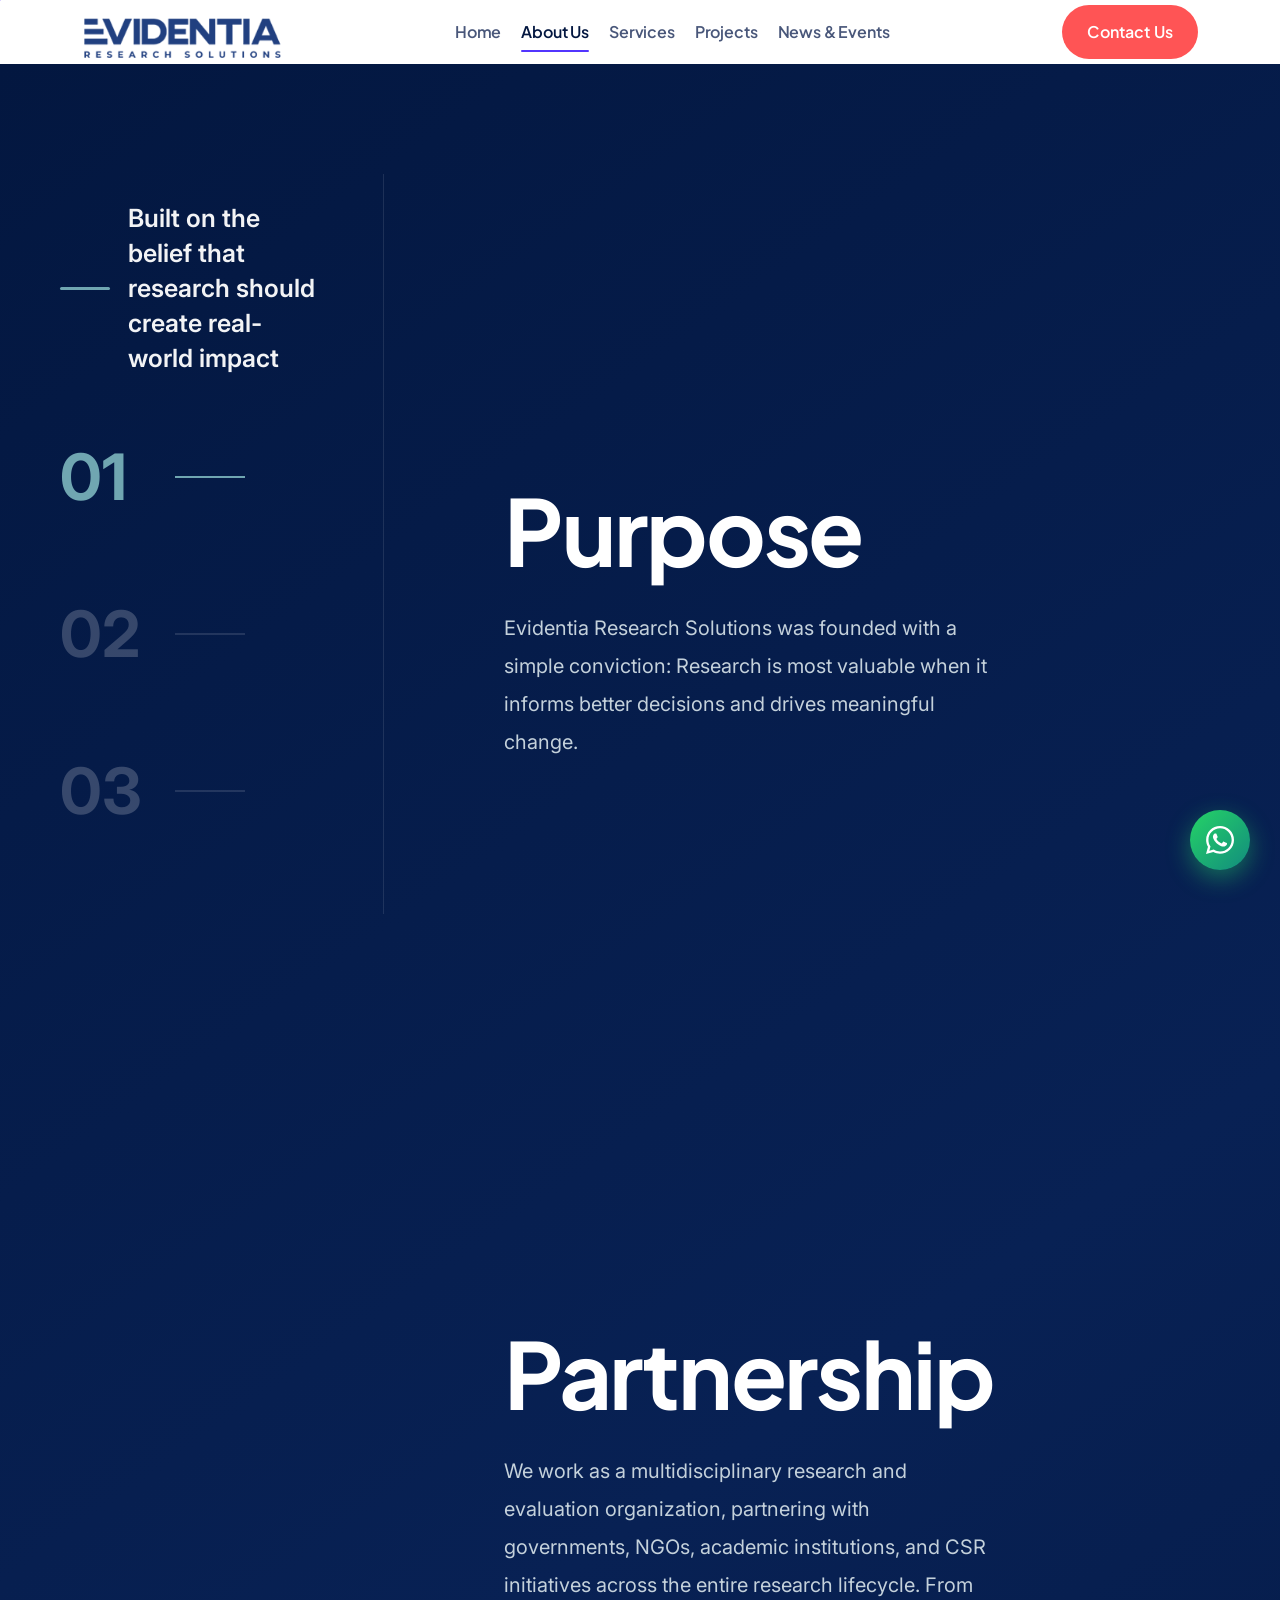
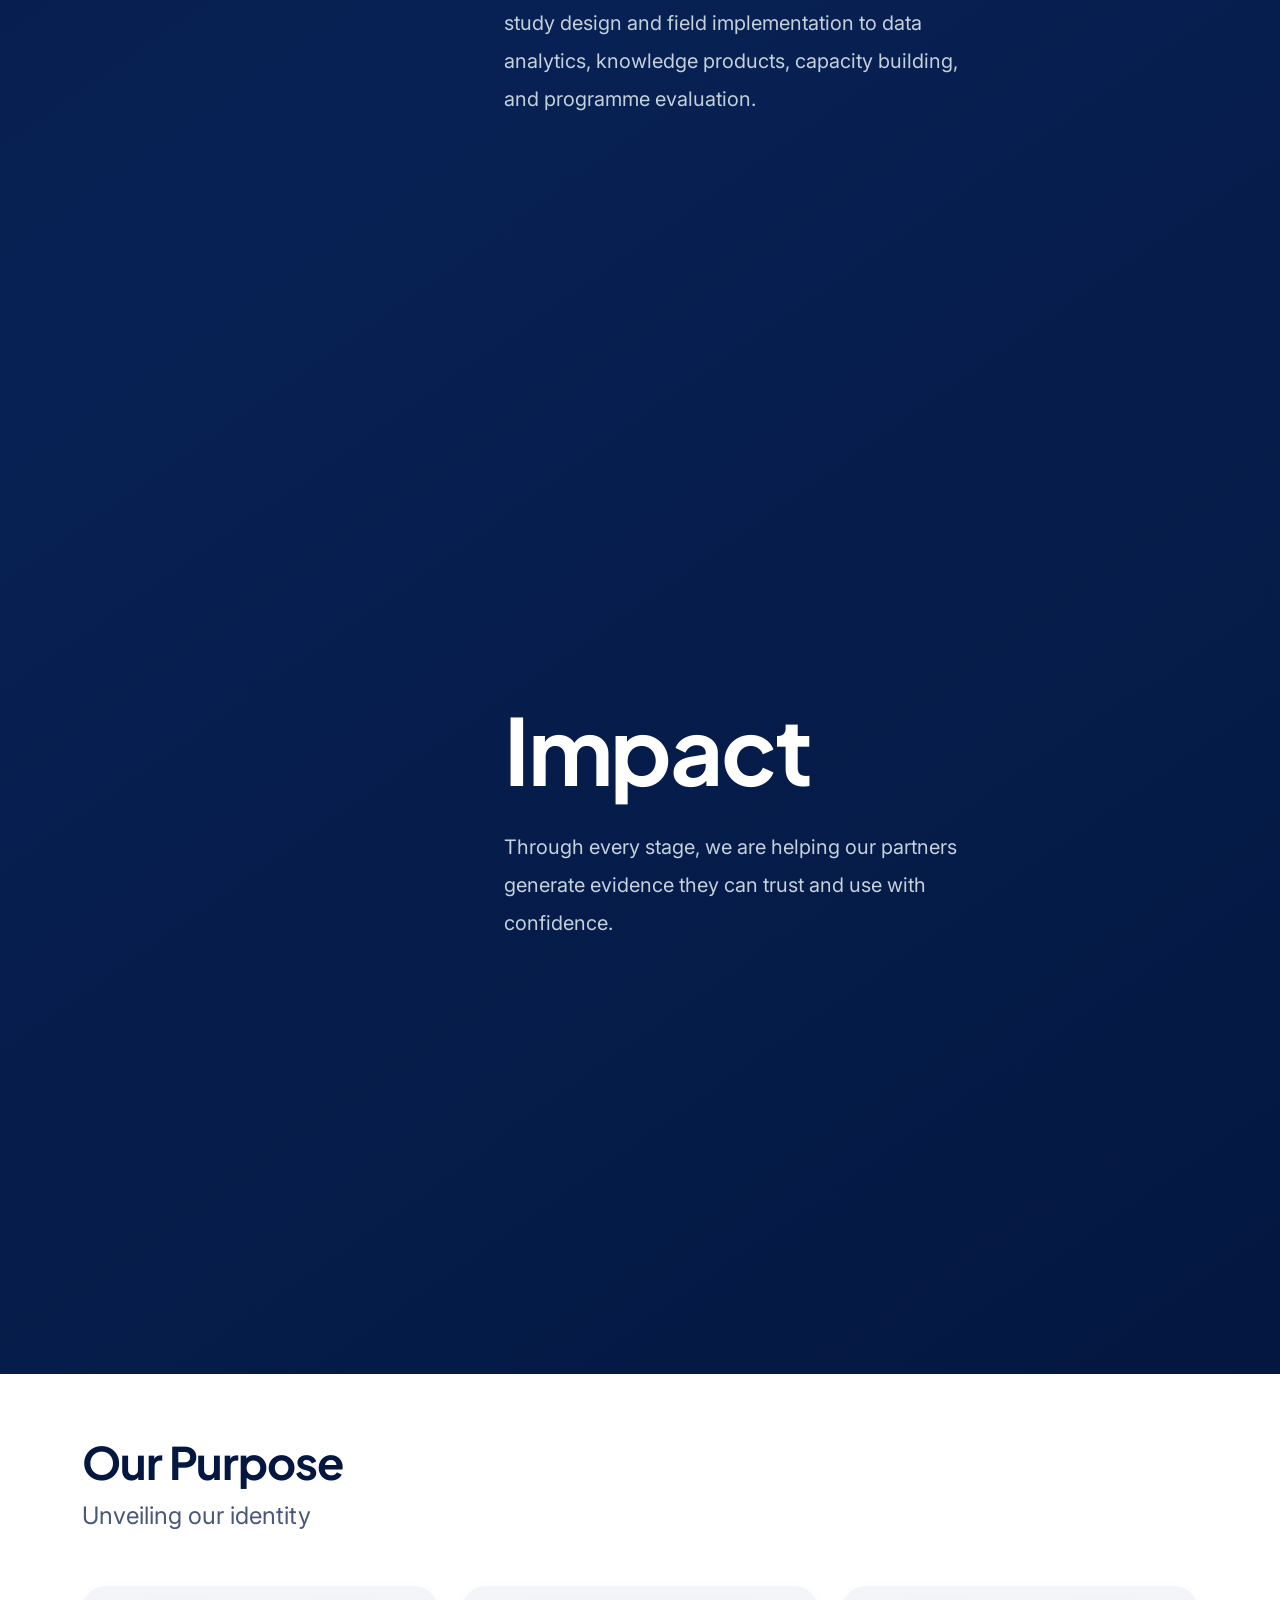
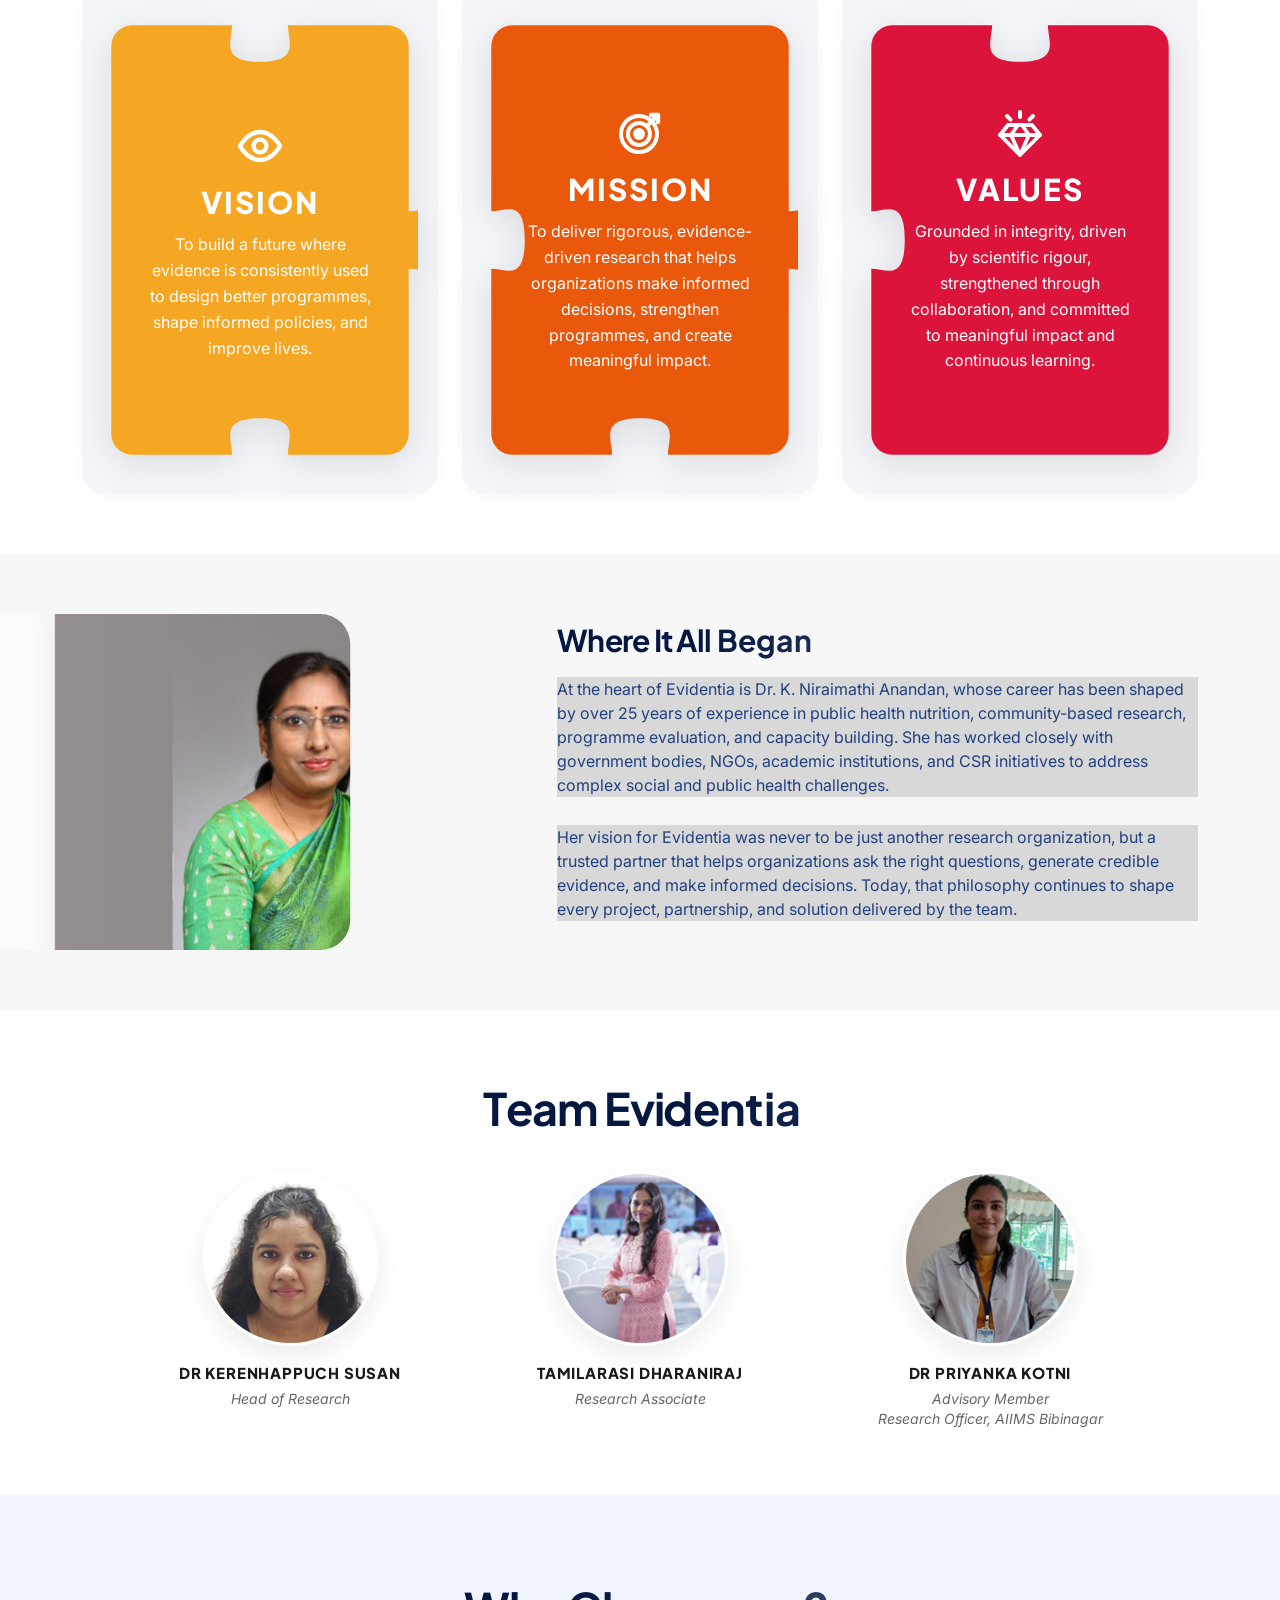
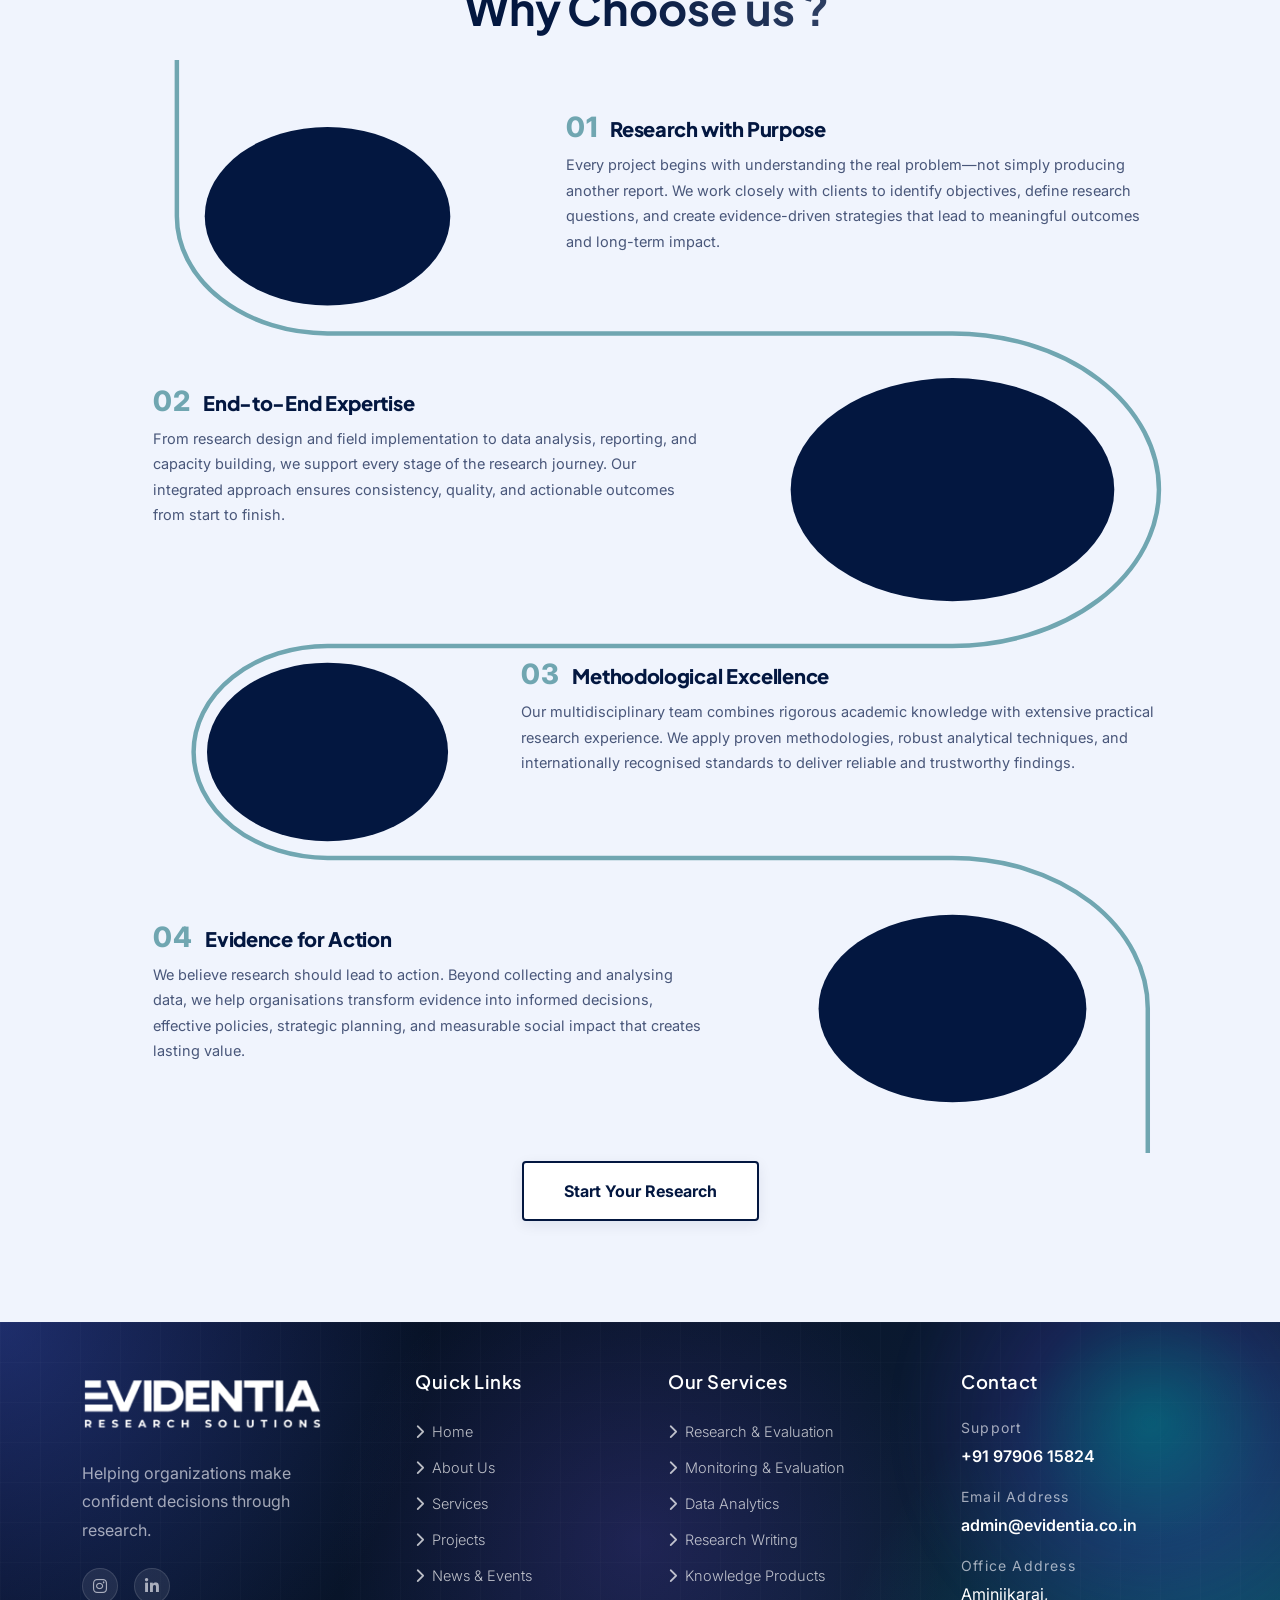
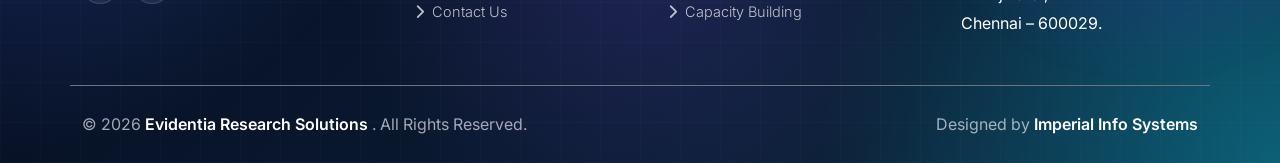
==== commit 34de61ac: "last" ====
--- a/about.html
+++ b/about.html
@@ -471,12 +471,10 @@
                         </div>
                     </div>
                     <div class="col-xl-5 col-lg-5">
-                        <div class="about-thumb position-relative reveal-left w-100">
-                            <img src="assets/img/blog/w.png" alt="Evidentia Leadership & Founder" class="w-100"
-                                style="border-radius: 16px; box-shadow: 0 10px 30px rgba(3, 23, 64, 0.08); object-fit: cover;">
-                            <!-- Ele -->
-                            <!-- <img src="assets/img/element/dot-grp1.png" alt="img" class="about-ele">
-                            <img src="assets/img/about/about2-ele.png" alt="img" class="about-ele2"> -->
+                        <div class="about-thumb position-relative reveal-left w-100 text-center">
+                            <img src="assets/img/blog/dr-niraimathi.jpg" alt="Dr. K. Niraimathi Anandan - Evidentia Leadership & Founder" class="w-100"
+                                style="border-radius: 16px; box-shadow: 0 10px 30px rgba(3, 23, 64, 0.08); width: 100%; height: auto; display: block;">
+                           
                         </div>
                     </div>
                 </div>
--- a/assets/css/main.css
+++ b/assets/css/main.css
@@ -9914,17 +9914,24 @@
 .research-card-image {
     position: relative;
     width: 100%;
-    height: auto;
+    height: 388px;
+    aspect-ratio: 4 / 5;
     flex-shrink: 0;
     overflow: hidden;
-    background: #e8e8e8;
+    background: #ffffff;
+}
+
+.research-card-image a {
+    display: block;
+    width: 100%;
+    height: 100%;
 }
 
 .research-card-image img {
     width: 100%;
-    height: auto;
+    height: 100%;
     display: block;
-    object-fit: contain;
+    object-fit: cover;
     transition: transform 0.4s ease;
 }
 
@@ -10072,7 +10079,7 @@
     }
 
     .research-card-image {
-        height: auto;
+        height: 350px;
     }
 
     .research-navigation {
@@ -10116,7 +10123,7 @@
     }
 
     .research-card-image {
-        height: auto;
+        height: 325px;
     }
 
     .research-card-content {
--- a/assets/css/custom.css
+++ b/assets/css/custom.css
@@ -1213,6 +1213,61 @@
 
 .footer-section ul li a {
     font-weight: 300 !important;
+}
+
+/* Footer balanced spacing & interactive styling */
+.gradient-footer .footer-balanced-row {
+    align-items: flex-start;
+}
+
+.gradient-footer .footer-widget .widget-head h5 {
+    color: #ffffff;
+    font-weight: 600;
+    font-size: 1.15rem;
+    letter-spacing: 0.5px;
+    margin-bottom: 1.25rem;
+}
+
+.gradient-footer .footer-widget ul.list-area li a {
+    display: inline-flex;
+    align-items: center;
+    color: rgba(255, 255, 255, 0.72);
+    font-size: 14.5px;
+    line-height: 1.7;
+    transition: all 0.25s ease;
+}
+
+.gradient-footer .footer-widget ul.list-area li a:hover {
+    color: #ffffff;
+    transform: translateX(4px);
+}
+
+.gradient-footer .footer-widget ul.list-area li a:hover i {
+    color: #00eeff !important;
+}
+
+.gradient-footer .footer-widget .social-custom a {
+    width: 36px;
+    height: 36px;
+    background: rgba(255, 255, 255, 0.08);
+    border-radius: 50%;
+    display: inline-flex;
+    align-items: center;
+    justify-content: center;
+    color: rgba(255, 255, 255, 0.8);
+    transition: all 0.3s ease;
+    border: 1px solid rgba(255, 255, 255, 0.12);
+}
+
+.gradient-footer .footer-widget .social-custom a:hover {
+    background: #00eeff;
+    color: #071226 !important;
+    transform: translateY(-2px);
+    box-shadow: 0 4px 14px rgba(0, 238, 255, 0.35);
+}
+
+.gradient-footer .footer-widget .social-custom a:hover i {
+    color: #071226 !important;
 }
 
 /* ==========================================================================
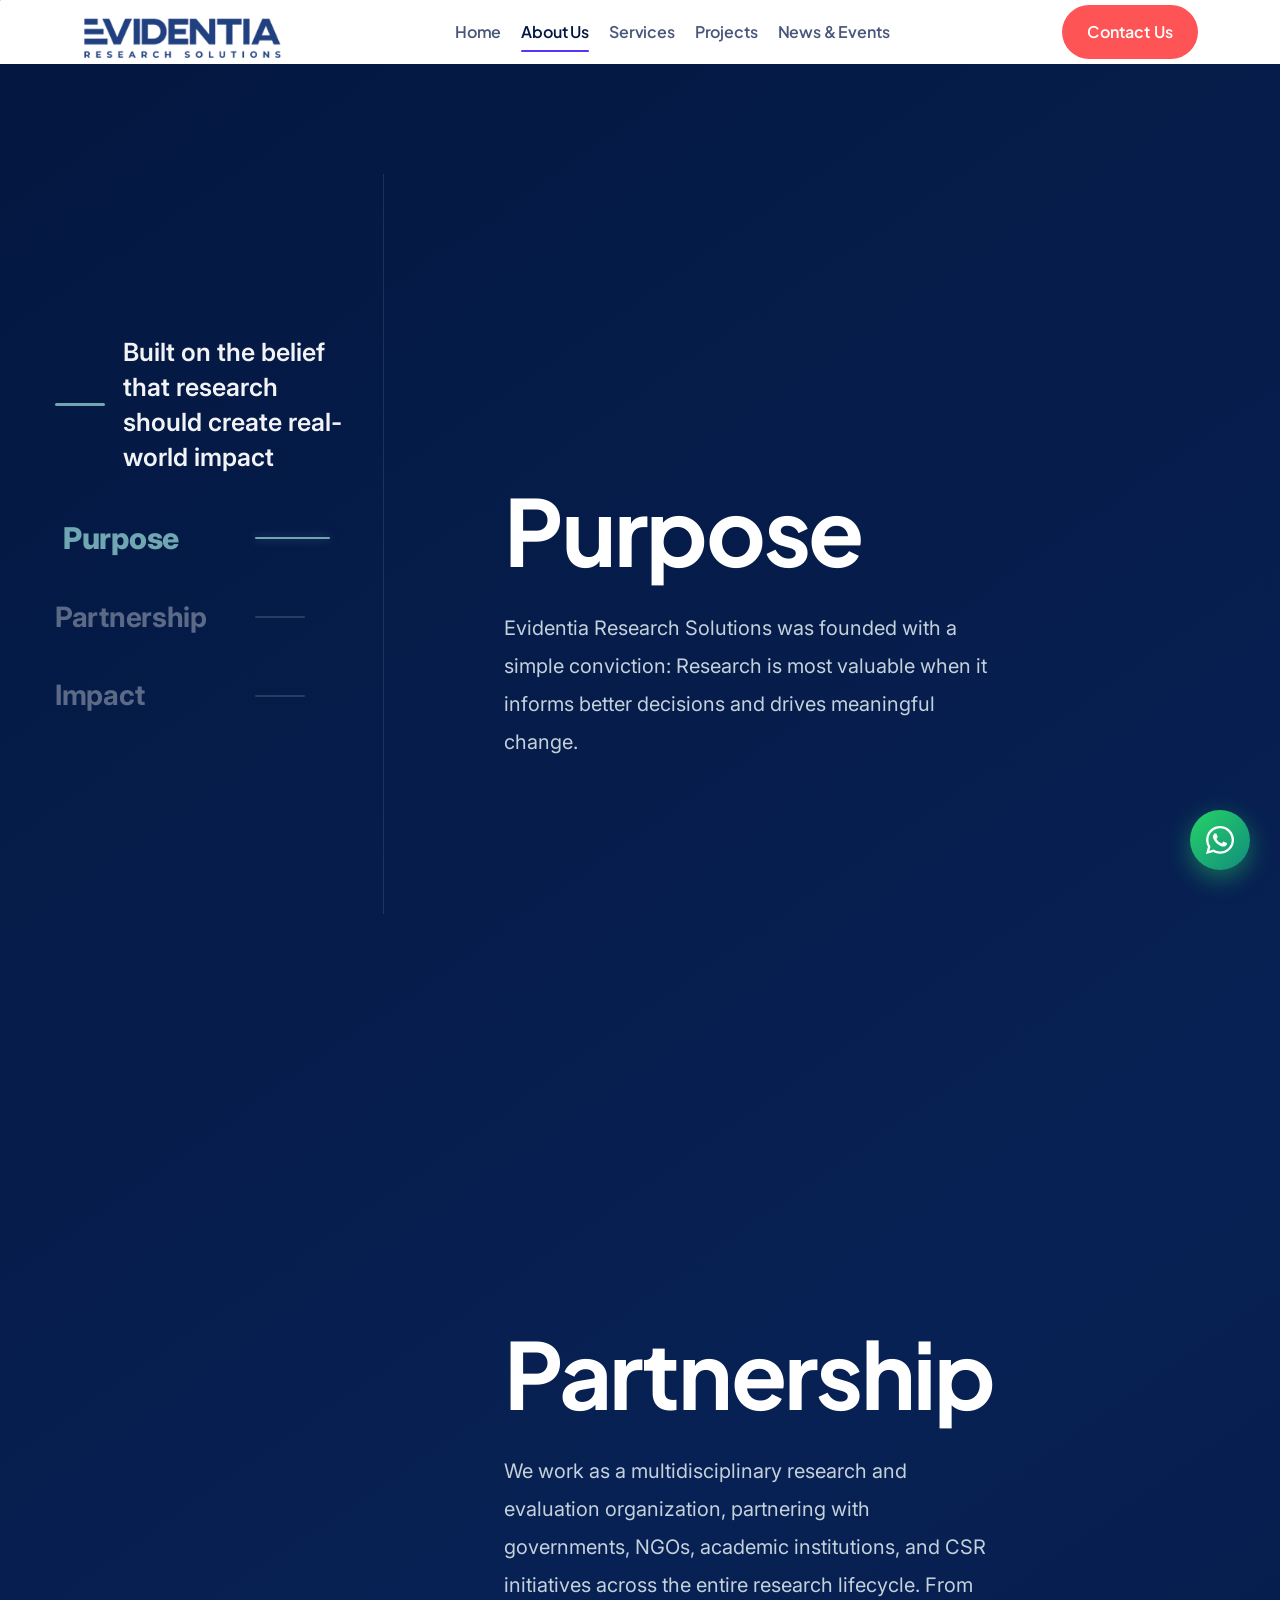
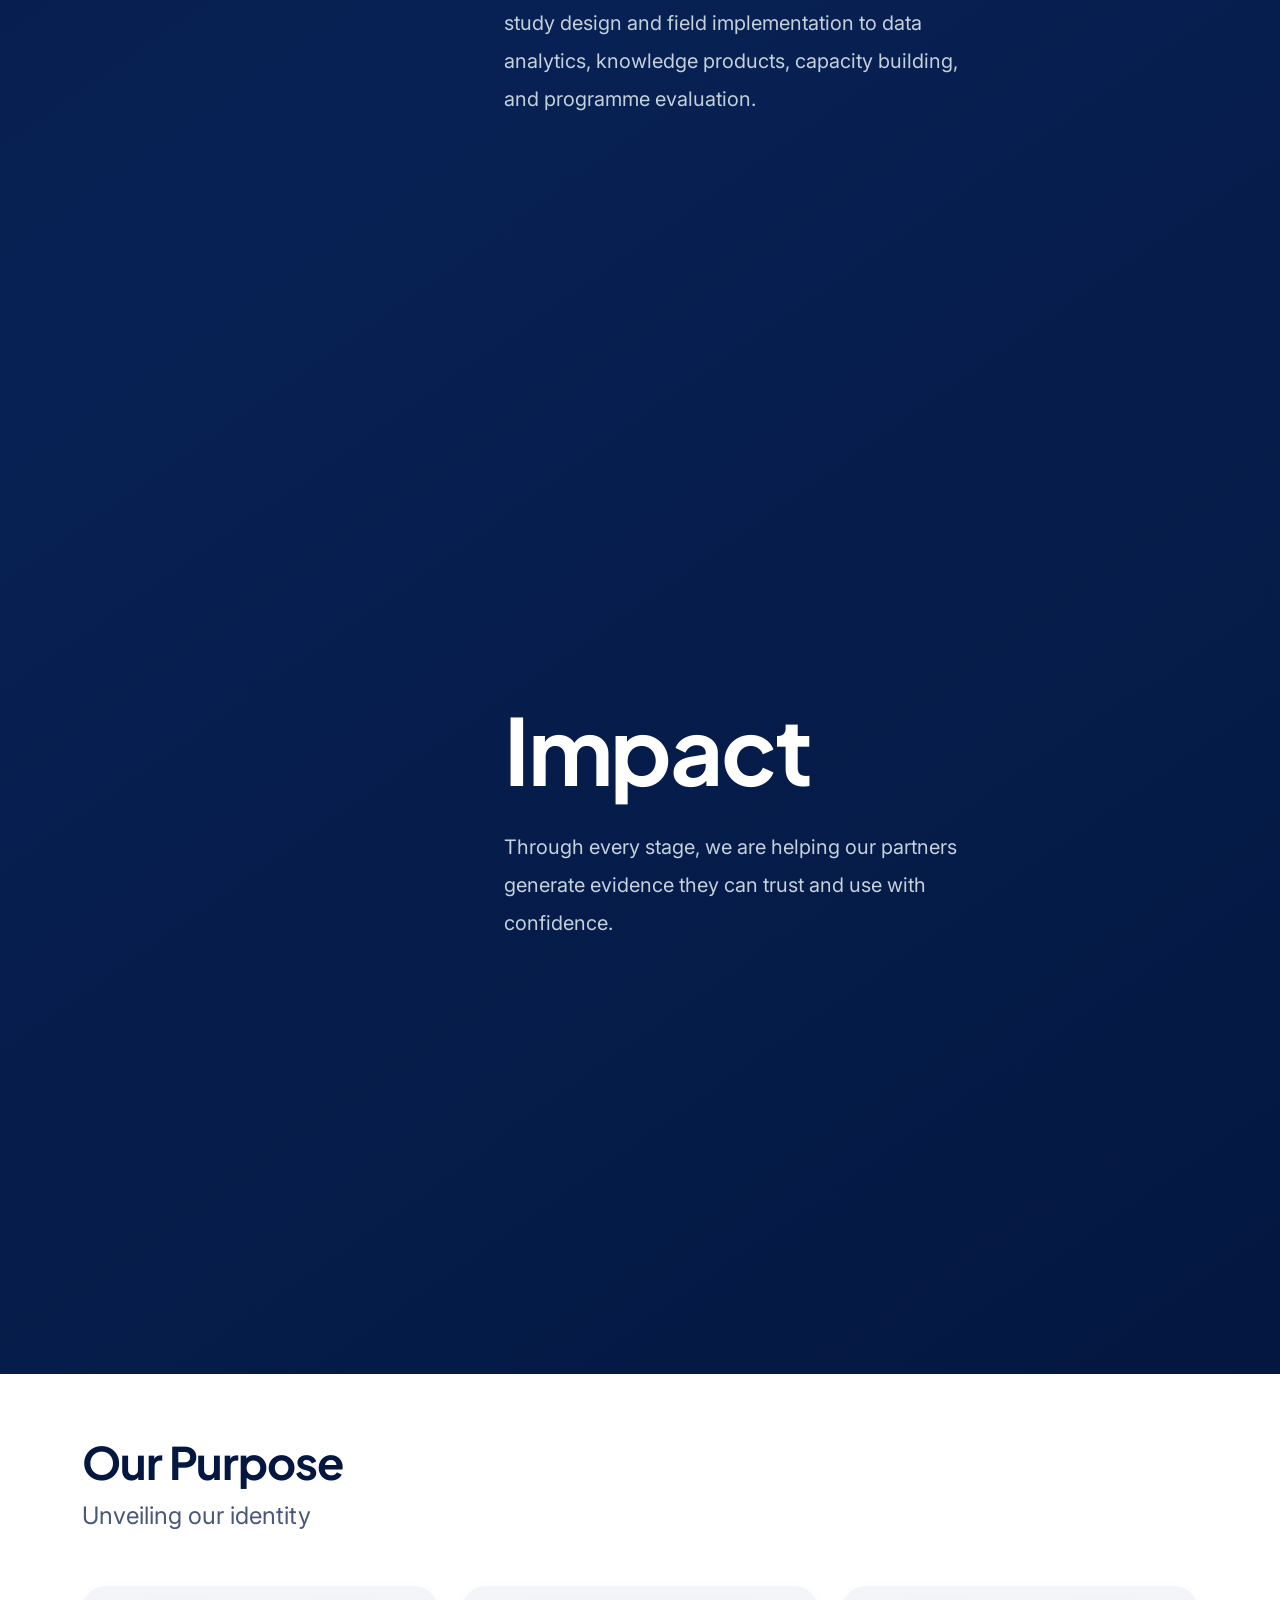
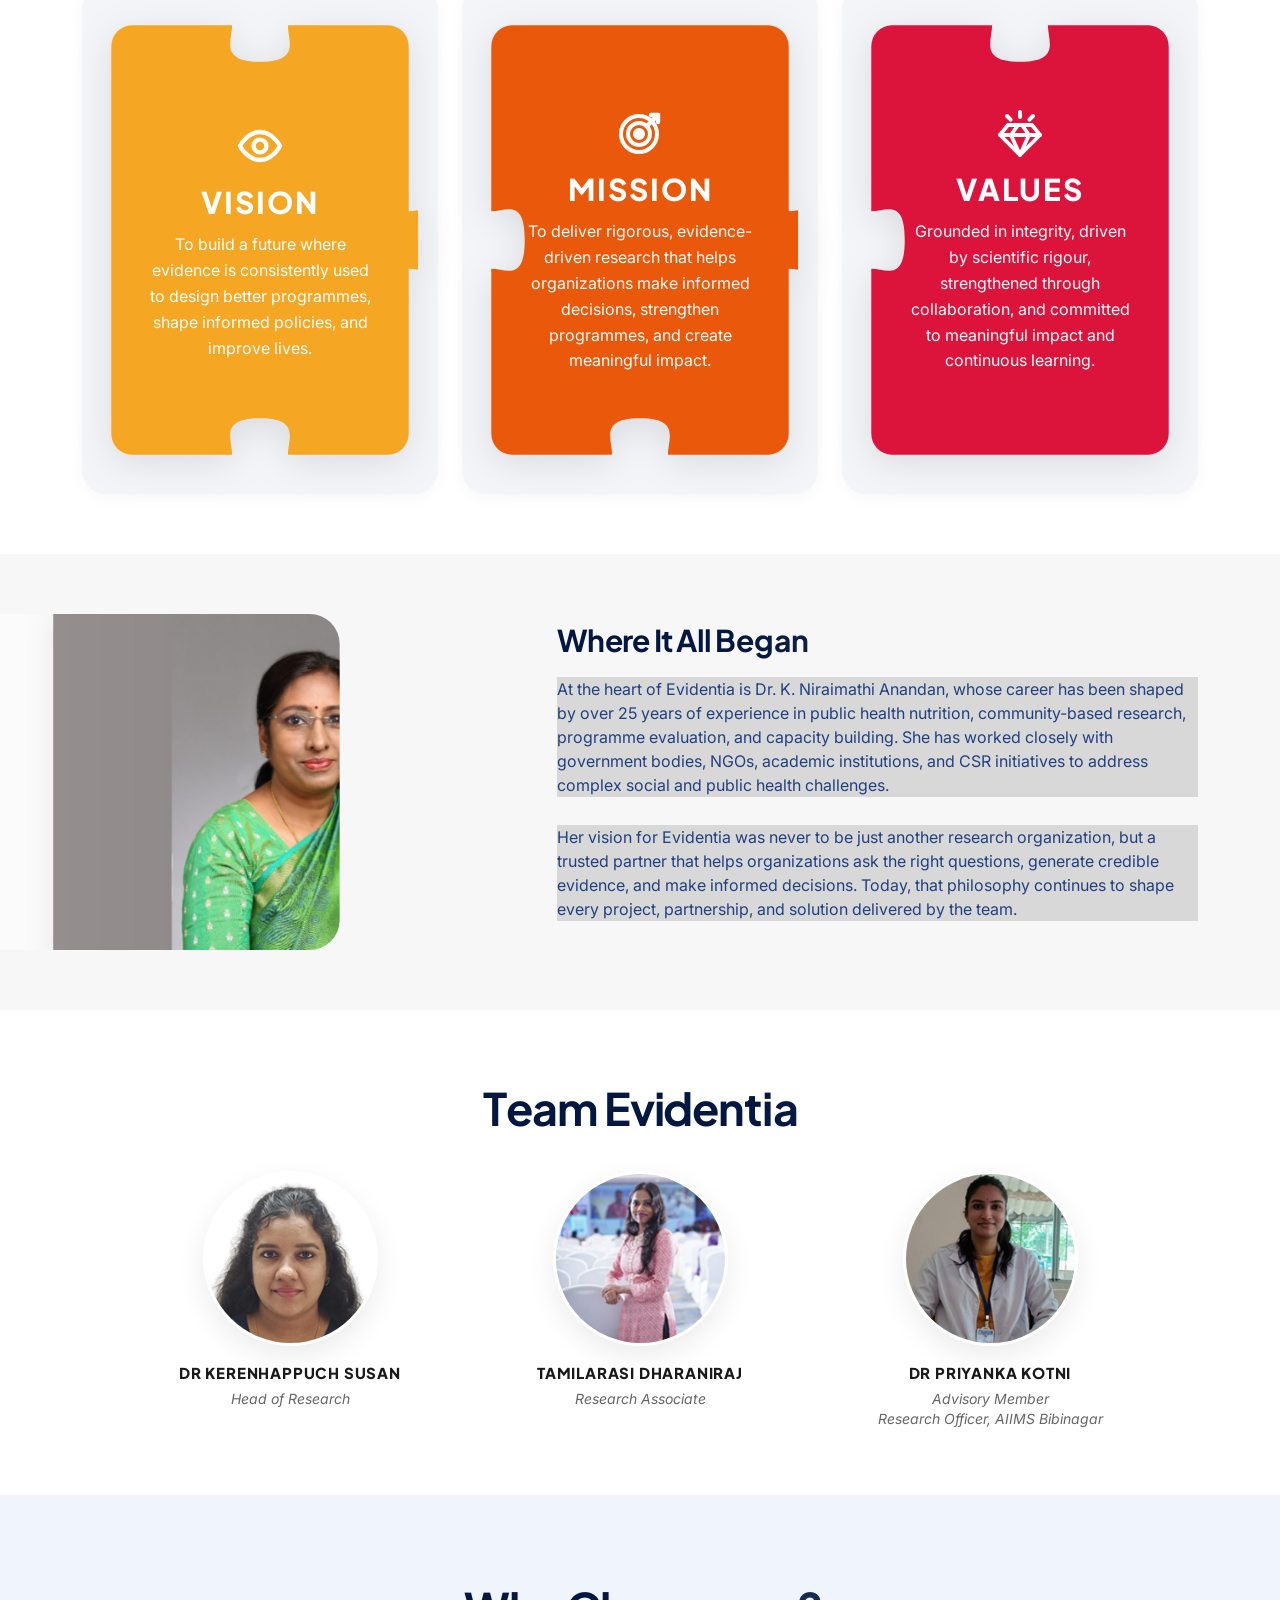
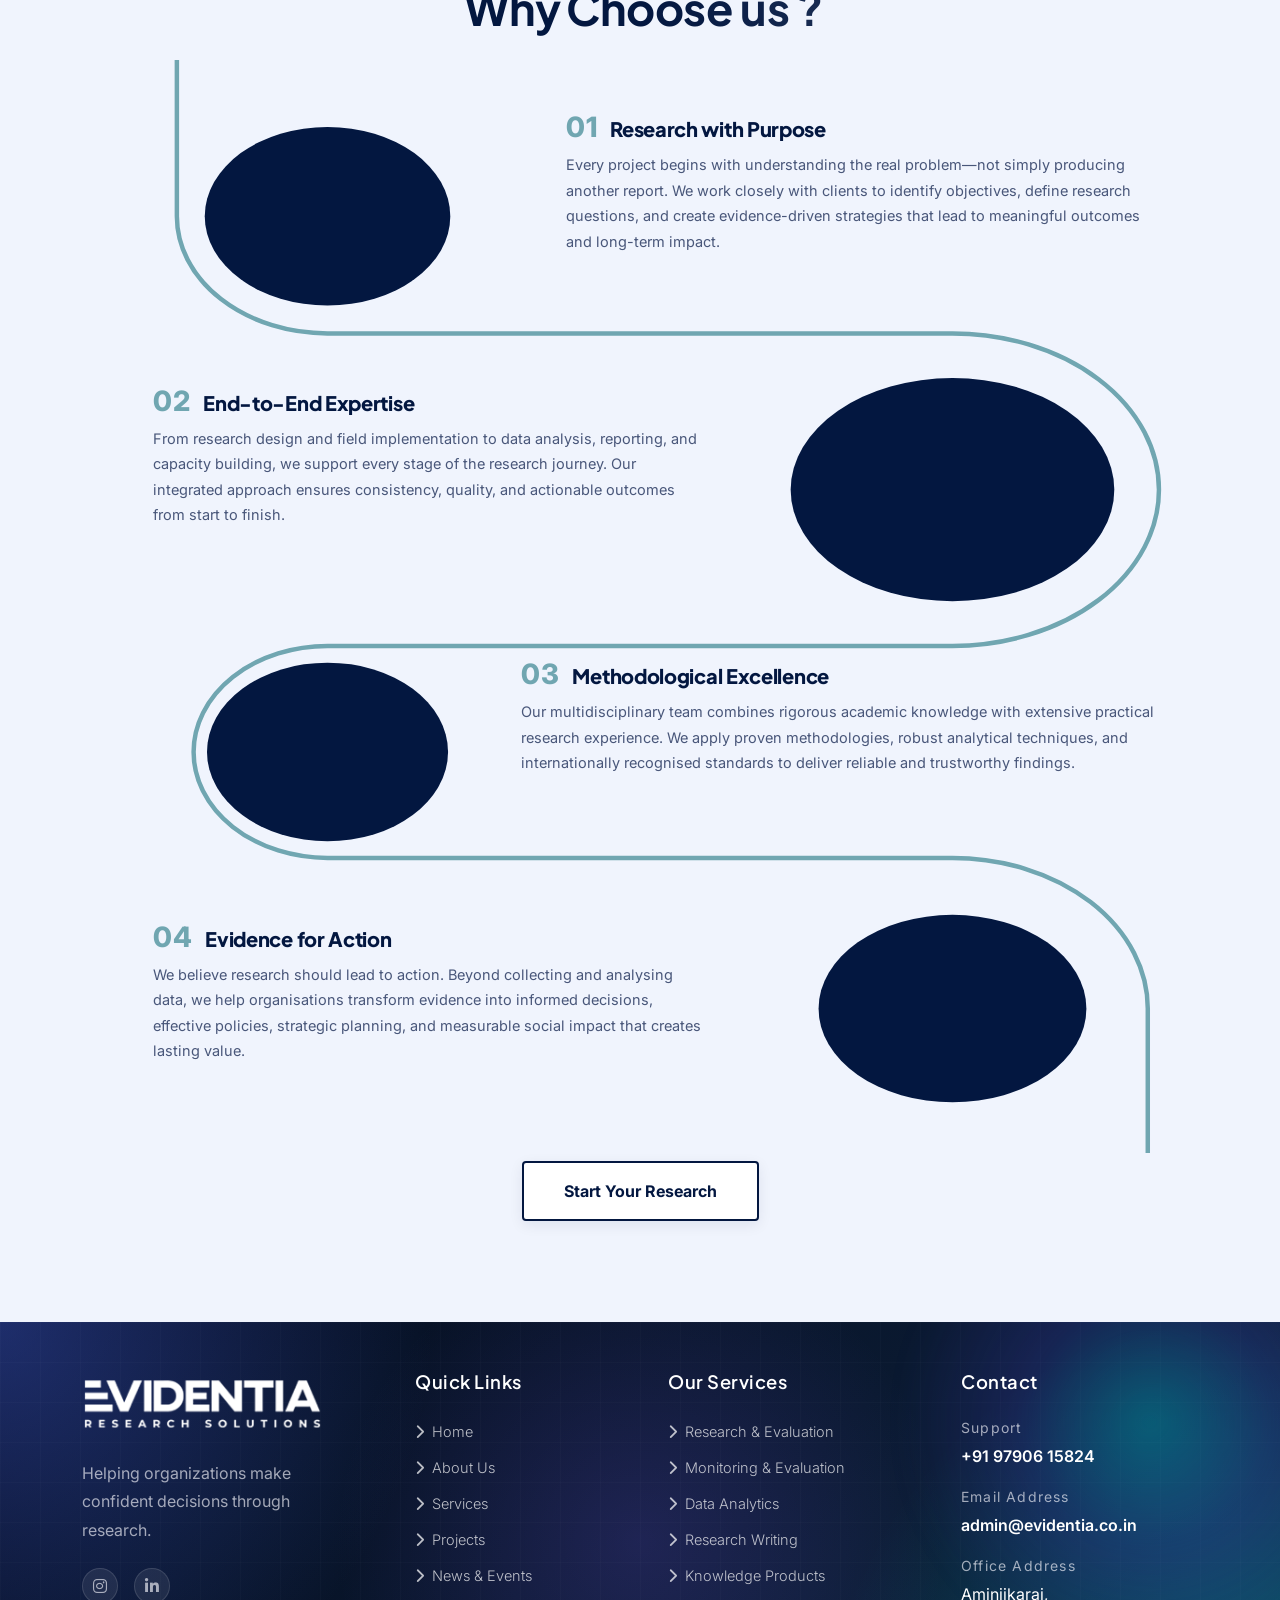
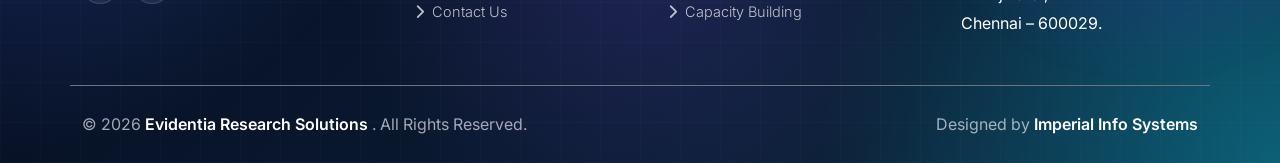
==== commit 2347f5f9: "feat: add custom styles, page assets, and update layout components across site" ====
--- a/about.html
+++ b/about.html
@@ -136,49 +136,24 @@
                 <div class="ps-progress">
 
                     <div class="ps-progress-item active" data-target="1">
-                        <div class="ps-number">01</div>
-
+                        <span class="ps-item-name">Purpose</span>
                         <div class="ps-middle">
-
                             <div class="ps-line"></div>
-
-
-
-                        </div>
-
-                    </div>
-
+                        </div>
+                    </div>
 
                     <div class="ps-progress-item" data-target="2">
-
-                        <div class="ps-number">
-                            02
-                        </div>
-
+                        <span class="ps-item-name">Partnership</span>
                         <div class="ps-middle">
-
                             <div class="ps-line"></div>
-
-
-                        </div>
-
-                    </div>
-
-
+                        </div>
+                    </div>
 
                     <div class="ps-progress-item" data-target="3">
-
-                        <div class="ps-number">
-                            03
-                        </div>
-
+                        <span class="ps-item-name">Impact</span>
                         <div class="ps-middle">
-
                             <div class="ps-line"></div>
-
-
-                        </div>
-
+                        </div>
                     </div>
 
                 </div>
@@ -712,6 +687,16 @@
 
             });
 
+            items.forEach((item) => {
+                item.addEventListener("click", function () {
+                    const target = item.getAttribute("data-target");
+                    const block = document.getElementById("ps-block-" + target);
+                    if (block) {
+                        block.scrollIntoView({ behavior: "smooth" });
+                    }
+                });
+            });
+
         });
     </script>
 
--- a/assets/css/main.css
+++ b/assets/css/main.css
@@ -8940,54 +8940,66 @@
 .ps-progress-item{
     display:flex;
     align-items:center;
-    transition:.35s;
-}
-
-
+    transition:all .35s ease;
+    cursor:pointer;
+    user-select:none;
+}
+
+
+.ps-item-name,
 .ps-number{
-    width:90px;
-    font-size:64px;
+    display:inline-block;
+    min-width:180px;
+    font-size:28px;
     font-weight:700;
-    color:rgba(255,255,255,.2);
-    transition:.35s;
+    line-height:1.2;
+    letter-spacing:-0.3px;
+    color:rgba(255,255,255,.35);
+    transition:all .35s cubic-bezier(0.2, 0.8, 0.2, 1);
 }
 
 
 .ps-middle{
     display:flex;
     align-items:center;
-    margin-left:25px;
+    margin-left:20px;
+    flex-shrink:0;
 }
 
 
 .ps-line{
-    width:70px;
+    width:50px;
     height:2px;
-    background:rgba(255,255,255,.12);
-    transition:.35s;
-}
-
-
-.ps-active-text{
-    margin-left:18px;
-    opacity:0;
-    letter-spacing:4px;
-    color:#70A6B1;
-    font-size:12px;
-    transition:.35s;
-}
-
-
+    background:rgba(255,255,255,.15);
+    transition:all .35s cubic-bezier(0.2, 0.8, 0.2, 1);
+    border-radius:2px;
+}
+
+
+.ps-progress-item:hover .ps-item-name,
+.ps-progress-item:hover .ps-number{
+    color:rgba(255,255,255,.85);
+    transform:translateX(4px);
+}
+
+.ps-progress-item:hover .ps-line{
+    width:65px;
+    background:rgba(112,166,177,.6);
+}
+
+
+.ps-progress-item.active .ps-item-name,
 .ps-progress-item.active .ps-number{
     color:#70A6B1;
+    font-size:30px;
+    font-weight:800;
+    transform:translateX(8px);
 }
 
 .ps-progress-item.active .ps-line{
+    width:75px;
     background:#70A6B1;
-}
-
-.ps-progress-item.active .ps-active-text{
-    opacity:1;
+    box-shadow:0 0 10px rgba(112,166,177,.5);
 }
 
 
--- a/assets/css/custom.css
+++ b/assets/css/custom.css
@@ -1,5898 +1,6586 @@
-/* ============================================================
-   GLOBAL FONT SYSTEM â€” Evidentia Research Solutions
-   Heading: Plus Jakarta Sans (professional, clean, research-feel)
-   Body:     Inter (highly readable, neutral)
-   Applied across ALL pages via custom.css
-============================================================ */
-
-@import url("https://fonts.googleapis.com/css2?family=Plus+Jakarta+Sans:ital,wght@0,300;0,400;0,500;0,600;0,700;0,800;1,400;1,700&family=Inter:wght@300;400;500;600;700&display=swap");
-
-/* --- Base Typography Reset --- */
-html,
-body {
-    font-family: "Inter", sans-serif !important;
-    font-size: 16px;
-    line-height: 1.75;
-    font-weight: 400;
-    -webkit-font-smoothing: antialiased;
-    -moz-osx-font-smoothing: grayscale;
-    text-rendering: optimizeLegibility;
-}
-
-/* --- Headings: consistent scale, weight & spacing --- */
-h1,
-h2,
-h3,
-h4,
-h5,
-h6,
-.h1,
-.h2,
-.h3,
-.h4,
-.h5,
-.h6 {
-    font-family: "Plus Jakarta Sans", sans-serif !important;
-    font-weight: 700;
-    line-height: 1.25;
-    letter-spacing: -0.02em;
-    margin-bottom: 0;
-}
-
-h1 {
-    font-size: clamp(36px, 5vw, 64px);
-    font-weight: 800;
-    letter-spacing: -0.03em;
-}
-
-h2 {
-    font-size: clamp(26px, 3.5vw, 46px);
-    font-weight: 700;
-    letter-spacing: -0.025em;
-}
-
-h3 {
-    font-size: clamp(20px, 2.5vw, 32px);
-    font-weight: 700;
-    letter-spacing: -0.02em;
-}
-
-h4 {
-    font-size: clamp(17px, 1.8vw, 24px);
-    font-weight: 600;
-    letter-spacing: -0.015em;
-}
-
-h5 {
-    font-size: clamp(15px, 1.4vw, 19px);
-    font-weight: 600;
-}
-
-h6 {
-    font-size: clamp(13px, 1.1vw, 16px);
-    font-weight: 600;
-}
-
-/* --- Body paragraphs --- */
-p {
-    font-family: "Inter", sans-serif !important;
-    line-height: 1.78;
-    font-weight: 400;
-}
-
-/* --- Navigation links --- */
-nav a,
-.main-menu ul li a,
-.header-main .main-menu ul li a {
-    font-family: "Plus Jakarta Sans", sans-serif !important;
-    font-weight: 600;
-    letter-spacing: -0.01em;
-}
-
-/* --- Buttons --- */
-.common-btn,
-button,
-a.btn,
-[class*="cmn-btn"],
-[class*="common-btn"] {
-    font-family: "Plus Jakarta Sans", sans-serif !important;
-    font-weight: 700;
-    letter-spacing: 0.01em;
-}
-
-/* --- Remove inconsistent Space Grotesk --- */
-.read-more,
-[class*="read-more"] {
-    font-family: "Plus Jakarta Sans", sans-serif !important;
-    font-weight: 600;
-}
-
-/* --- Section labels / eyebrow text --- */
-.section-title>span,
-.cmn-tag,
-.tagline,
-.sub-heading {
-    font-family: "Inter", sans-serif !important;
-    font-weight: 600;
-    letter-spacing: 0.08em;
-    text-transform: uppercase;
-    font-size: 13px;
-}
-
-.section-title h2 span {
-    font-family: inherit !important;
-    font-size: inherit !important;
-    text-transform: none !important;
-    letter-spacing: normal !important;
-}
-
-/* --- Form inputs --- */
-input,
-textarea,
-select {
-    font-family: "Inter", sans-serif !important;
-}
-
-/* ============================================================ */
-
-.header-main .main-menu ul li .submenu.services-mega {
-    position: fixed;
-    width: min(1200px, calc(100vw - 96px));
-    top: 80px;
-    left: 50vw;
-    inset-inline-start: auto;
-    transform: translateX(-50%) translateY(-24px);
-    display: grid;
-    grid-template-columns: 285px minmax(0, 1fr);
-    gap: 0;
-    padding: 0;
-    margin-left: 0;
-    overflow: hidden;
-    border: 1px solid #d8d8e8;
-    border-radius: 22px;
-    background: #ffffff;
-    /* box-shadow: 0 28px 70px rgba(17, 24, 39, 0.18); */
-    transition: opacity 0.3s ease, visibility 0.3s ease, transform 0.3s ease;
-}
-
-.header-main .main-menu ul li:hover>.submenu.services-mega {
-    top: 87px;
-    transform: translateX(-50%) translateY(0);
-    opacity: 1;
-    visibility: visible;
-    margin-left: 100px;
-}
-
-#header-sticky,
-#header-sticky.sticky,
-.header-1,
-.header-main,
-.mega-menu-wrapper {
-    z-index: 99999 !important;
-}
-
-#header-sticky:not(.position-absolute):not(.sticky) {
-    position: relative !important;
-}
-
-/* Ensure service page images sit naturally centered without unwanted sticky shift */
-.svc-category-section .gainlove-image-wrap,
-.svc-category-section .svc-side-img-container {
-    position: relative !important;
-    top: 0 !important;
-    z-index: 2 !important;
-}
-
-.services-mega-backdrop {
-    position: fixed;
-    inset: 0;
-    z-index: 99998;
-    pointer-events: none;
-    opacity: 0;
-    visibility: hidden;
-    background: rgba(9, 15, 31, 0.28);
-    backdrop-filter: blur(1px);
-    -webkit-backdrop-filter: blur(7px);
-    transition: opacity 0.25s ease, visibility 0.25s ease;
-}
-
-body:has(.services-mega:hover) .services-mega-backdrop,
-body:has(.services-mega__tab:hover) .services-mega-backdrop,
-body:has(.main-menu > nav > ul > li:hover .services-mega) .services-mega-backdrop {
-    opacity: 1;
-    visibility: visible;
-}
-
-.header-main .main-menu ul li .submenu.services-mega li,
-.header-main .main-menu ul li .submenu.services-mega a {
-    border: 0;
-}
-
-.header-main .main-menu ul li .submenu.services-mega a:hover,
-.header-main .main-menu ul li .submenu.services-mega li:hover>a {
-    background: transparent;
-    color: #241233 !important;
-}
-
-#mobile-menu ul li .submenu.services-mega a::after,
-#mobile-menu ul li .submenu.services-mega a:hover::after,
-#mobile-menu ul li .submenu.services-mega li.active>a::after {
-    content: none;
-    display: none;
-}
-
-.services-mega__rail,
-.services-mega__content,
-.services-mega__panels,
-.services-mega__story {
-    display: block !important;
-    width: 100% !important;
-    margin: 0 !important;
-}
-
-.services-mega__rail {
-    background: rgba(81, 53, 255, 0.08);
-    padding: 34px 28px !important;
-}
-
-.services-mega__content,
-.services-mega__panels {
-    padding: 28px 40px 32px !important;
-}
-
-.services-mega__story {
-    padding: 32px 30px 32px 0 !important;
-}
-
-.header-main .main-menu ul li .submenu.services-mega .services-mega__tab {
-    border: 0;
-    display: flex;
-    align-items: center;
-    justify-content: space-between;
-    width: 100%;
-    padding: 12px 18px;
-    margin-bottom: 16px;
-    border-radius: 999px;
-    background: transparent;
-    color: #252434;
-    cursor: pointer;
-    font-size: 17px;
-    font-weight: 700;
-    line-height: 1.2;
-    text-align: left;
-}
-
-.header-main .main-menu ul li .submenu.services-mega .services-mega__tab.active {
-    background: linear-gradient(93deg, #5135FF 10.65%, #FF5455 89.35%);
-    color: #ffffff !important;
-    box-shadow: 0 12px 28px rgba(81, 53, 255, 0.28);
-}
-
-.header-main .main-menu ul li .submenu.services-mega .services-mega__tab:not(.active):hover,
-.header-main .main-menu ul li .submenu.services-mega .services-mega__tab:not(.active):focus {
-    color: #5135FF;
-}
-
-.header-main .main-menu ul li .submenu.services-mega .services-mega__tab i {
-    margin-left: 12px;
-    font-size: 14px;
-}
-
-.services-mega__group+.services-mega__group {
-    margin-top: 28px;
-}
-
-.services-mega__panel {
-    display: none;
-}
-
-.services-mega__panel.active {
-    display: block;
-}
-
-.services-mega__list {
-    display: grid;
-    grid-template-columns: repeat(2, minmax(240px, 1fr));
-    column-gap: 36px;
-    row-gap: 14px;
-    margin: 0;
-    padding: 0;
-}
-
-.services-mega__panel[data-services-panel="security"] .services-mega__list {
-    display: block;
-    columns: 2 280px;
-    column-gap: 48px;
-}
-
-.services-mega__item,
-.header-main .main-menu ul li .submenu.services-mega .services-mega__item {
-    display: block;
-    width: 100%;
-    margin: 0;
-    padding: 0;
-}
-
-.header-main .main-menu ul li .submenu.services-mega .services-mega__panel[data-services-panel="security"] .services-mega__item {
-    break-inside: avoid;
-    margin-bottom: 14px;
-}
-
-.header-main .main-menu ul li .submenu.services-mega .services-mega__panel[data-services-panel="security"] .services-mega__sublist .services-mega__item {
-    margin-bottom: 0;
-}
-
-.services-mega__item--full {
-    grid-column: 1 / -1;
-}
-
-.services-mega__sublist {
-    display: grid;
-    gap: 6px;
-    margin: 6px 0 0;
-    padding: 0 0 0 24px;
-}
-
-.services-mega__sublist .services-mega__sublist {
-    margin-top: 6px;
-    padding-left: 28px;
-}
-
-.header-main .main-menu ul li .submenu.services-mega .services-mega__link {
-    display: inline-flex;
-    align-items: center;
-    gap: 10px;
-    width: auto;
-    padding: 0;
-    color: #17111f;
-    font-size: 18px;
-    font-weight: 500;
-    line-height: 1.25;
-    text-transform: none;
-}
-
-.header-main .main-menu ul li .submenu.services-mega .services-mega__link--main {
-    font-size: 19px;
-    font-weight: 600;
-}
-
-.header-main .main-menu ul li .submenu.services-mega .services-mega__link--child {
-    color: #373244;
-    font-size: 16px;
-    font-weight: 500;
-}
-
-.header-main .main-menu ul li .submenu.services-mega .services-mega__link--main::before {
-    content: '\f3ed';
-    font-family: 'Font Awesome 6 Free';
-    font-weight: 900;
-    font-size: 13px;
-    color: #5135FF;
-    width: 24px;
-    height: 24px;
-    border-radius: 50%;
-    background: rgba(81, 53, 255, 0.12);
-    display: inline-flex;
-    align-items: center;
-    justify-content: center;
-    flex-shrink: 0;
-    transition: all 0.3s ease;
-}
-
-.header-main .main-menu ul li .submenu.services-mega .services-mega__link--main:hover::before {
-    background: #5135FF;
-    color: #ffffff;
-    transform: scale(1.08);
-}
-
-.services-mega__panel-heading {
-    margin: 0 0 22px;
-    color: #17111f;
-    font-family: 'Poppins', serif;
-    font-size: 28px;
-    font-weight: 500;
-    line-height: 1.2;
-}
-
-.header-main .main-menu ul li .submenu.services-mega .services-mega__title {
-    display: block;
-    width: fit-content;
-    padding: 0;
-    margin-bottom: 4px;
-    color: #17111f;
-    font-family: 'Poppins', serif;
-    font-size: 25px;
-    font-weight: 500;
-    line-height: 1.25;
-    text-transform: none;
-}
-
-.services-mega__text {
-    max-width: 420px;
-    margin: 0;
-    color: #6d6d86;
-    font-size: 15px;
-    line-height: 1.55;
-}
-
-.services-mega__quote {
-    min-height: 282px;
-    padding: 32px;
-    border: 1px solid #b9bbd2;
-    border-radius: 18px;
-    background: #fbfbfe;
-}
-
-.services-mega__mark {
-    display: block;
-    margin-bottom: 12px;
-    color: #111111;
-    font-family: Georgia, 'Times New Roman', serif;
-    font-size: 34px;
-    line-height: 1;
-}
-
-.services-mega__quote p {
-    max-width: 520px;
-    margin-bottom: 36px;
-    color: #1f1b24;
-    font-family: Georgia, 'Times New Roman', serif;
-    font-size: 25px;
-    line-height: 1.27;
-}
-
-.services-mega__person {
-    display: flex;
-    align-items: center;
-    justify-content: space-between;
-    gap: 24px;
-}
-
-.services-mega__avatar {
-    width: 96px;
-    height: 96px;
-    flex: 0 0 auto;
-    display: grid;
-    place-items: center;
-    border-radius: 10px;
-    background: #26113c;
-    color: #ffffff;
-    font-size: 34px;
-    font-weight: 800;
-}
-
-.services-mega__person-details {
-    flex: 1;
-}
-
-.services-mega__person-details strong,
-.services-mega__brand {
-    display: block;
-    color: #17111f;
-    font-size: 16px;
-    font-weight: 500;
-    line-height: 1.3;
-}
-
-.services-mega__person-details span {
-    color: #343141;
-    font-size: 15px;
-    line-height: 1.4;
-}
-
-.services-mega__brand {
-    font-size: 30px;
-    letter-spacing: 0;
-    text-transform: lowercase;
-}
-
-.security-headding {
-    text-align: center;
-    margin-bottom: 30px;
-}
-
-@media (max-width: 1399px) {
-    .header-main .main-menu ul li .submenu.services-mega {
-        width: min(1040px, calc(100vw - 48px));
-        grid-template-columns: 245px minmax(0, 1fr);
-    }
-
-    .services-mega__quote p {
-        font-size: 22px;
-    }
-}
-
-@media (max-width: 1199px) {
-    .services-mega-backdrop {
-        display: none;
-    }
-
-    .header-main .main-menu ul li .submenu.services-mega,
-    .mean-container .mean-nav ul li .submenu.services-mega {
-        position: static !important;
-        top: auto !important;
-        left: auto !important;
-        width: 100% !important;
-        max-height: 72vh;
-        overflow-y: auto;
-        transform: none !important;
-        margin: 0 !important;
-        border: 0;
-        border-radius: 12px;
-        box-shadow: none;
-        background: #ffffff;
-        grid-template-columns: 1fr;
-    }
-
-    .header-main .main-menu ul li:hover>.submenu.services-mega {
-        top: auto;
-        transform: none;
-        margin: 0;
-    }
-
-    .services-mega__rail {
-        display: grid !important;
-        grid-template-columns: 1fr;
-        gap: 8px;
-        padding: 14px !important;
-        background: rgba(81, 53, 255, 0.08);
-    }
-
-    .header-main .main-menu ul li .submenu.services-mega .services-mega__tab,
-    .mean-container .mean-nav ul li .submenu.services-mega .services-mega__tab {
-        min-height: 44px;
-        padding: 11px 14px;
-        margin: 0;
-        border-radius: 10px;
-        font-size: 15px;
-    }
-
-    .services-mega__content,
-    .services-mega__panels {
-        padding: 18px 16px 22px !important;
-    }
-
-    .services-mega__panel[data-services-panel="security"] .services-mega__list {
-        columns: auto;
-        column-gap: 0;
-    }
-
-    .services-mega__story {
-        padding: 18px 16px 22px !important;
-    }
-
-    .services-mega__list {
-        display: block;
-        grid-template-columns: 1fr;
-    }
-
-    .header-main .main-menu ul li .submenu.services-mega .services-mega__panel[data-services-panel="security"] .services-mega__item,
-    .mean-container .mean-nav ul li .submenu.services-mega .services-mega__panel[data-services-panel="security"] .services-mega__item,
-    .services-mega__item {
-        margin-bottom: 12px;
-    }
-
-    .services-mega__sublist {
-        gap: 7px;
-        margin-top: 8px;
-        padding-left: 16px;
-    }
-
-    .services-mega__sublist .services-mega__sublist {
-        padding-left: 14px;
-    }
-
-    .header-main .main-menu ul li .submenu.services-mega .services-mega__link,
-    .mean-container .mean-nav ul li .submenu.services-mega .services-mega__link {
-        width: 100%;
-        font-size: 15px;
-        line-height: 1.35;
-        white-space: normal;
-    }
-
-    .header-main .main-menu ul li .submenu.services-mega .services-mega__link--main,
-    .mean-container .mean-nav ul li .submenu.services-mega .services-mega__link--main {
-        font-size: 16px;
-    }
-
-    .header-main .main-menu ul li .submenu.services-mega .services-mega__link--child,
-    .mean-container .mean-nav ul li .submenu.services-mega .services-mega__link--child {
-        font-size: 14px;
-    }
-
-    .security-headding {
-        margin-bottom: 16px;
-        text-align: left;
-    }
-
-    .security-headding h3,
-    .services-mega__panel-heading {
-        margin-bottom: 16px;
-        font-size: 22px;
-        line-height: 1.25;
-    }
-}
-
-@media (max-width: 767px) {
-
-    .services-mega__rail,
-    .services-mega__content,
-    .services-mega__panels,
-    .services-mega__story {
-        padding: 22px !important;
-    }
-
-    .services-mega__quote {
-        padding: 24px;
-    }
-
-    .services-mega__quote p {
-        font-size: 20px;
-    }
-
-    .services-mega__person {
-        align-items: flex-start;
-        flex-direction: column;
-    }
-
-    .header-main .main-menu ul li .submenu.services-mega,
-    .mean-container .mean-nav ul li .submenu.services-mega {
-        max-height: 68vh;
-        border-radius: 10px;
-    }
-
-    .services-mega__rail {
-        padding: 12px !important;
-    }
-
-    .services-mega__content,
-    .services-mega__panels,
-    .services-mega__story {
-        padding: 16px 12px 18px !important;
-    }
-
-    .header-main .main-menu ul li .submenu.services-mega .services-mega__link--main::before,
-    .mean-container .mean-nav ul li .submenu.services-mega .services-mega__link--main::before {
-        width: 22px;
-        height: 22px;
-        font-size: 12px;
-    }
-}
-
-/* Permanently hide the mobile-specific data clone so it never renders on desktop or mobile layouts */
-#mobile-menu-active {
-    display: none !important;
-}
-
-/* ----------------------------------------------------
-           Mobile View Premium Header Adjustments (<= 1199px)
-           ---------------------------------------------------- */
-@media (max-width: 1199px) {
-
-    /* Hide the desktop main menu completely on mobile view */
-    .main-menu,
-    #mobile-menu {
-        display: none !important;
-    }
-
-    /* Make the mobile header sticky with white background and custom bottom borders/shadows */
-    #header-sticky,
-    #header-sticky.sticky {
-        position: fixed !important;
-        top: 0 !important;
-        left: 0 !important;
-        width: 100% !important;
-        background: #ffffff !important;
-        box-shadow: 0 4px 20px rgba(0, 0, 0, 0.05) !important;
-        z-index: 1005 !important;
-        /* Remain above slider overlays, loaders, etc. */
-        padding: 12px 0 !important;
-        border-bottom: 1px solid rgba(81, 53, 255, 0.08) !important;
-        animation: none !important;
-        -webkit-animation: none !important;
-        transition: none !important;
-    }
-
-    /* Ensure header-main is full-width flexbox centering elements */
-    .header-main {
-        display: flex !important;
-        align-items: center !important;
-        justify-content: space-between !important;
-        width: 100% !important;
-    }
-
-    /* Vertically center logo and control container spacing */
-    .header-left {
-        display: flex !important;
-        align-items: center !important;
-        padding-top: 0 !important;
-    }
-
-    /* Clean sizing and scaling for the brand logo */
-    .header-logo img {
-        max-width: 180px !important;
-        height: auto !important;
-    }
-
-    /* Align hamburger toggle and search button perfectly on the right */
-    .header-right {
-        display: flex !important;
-        align-items: center !important;
-        justify-content: flex-end !important;
-        gap: 20px !important;
-    }
-
-    /* Clean crisp look for search and menu icons */
-    .search-trigger,
-    .header__hamburger {
-        display: block !important;
-    }
-
-    .search-trigger i {
-        font-size: 20px !important;
-        color: #17111f !important;
-    }
-
-    .sidebar__toggle img {
-        width: 24px !important;
-        height: auto !important;
-    }
-}
-
-.contact-details-wrapper {
-    display: flex;
-    flex-direction: column;
-    gap: 24px;
-}
-
-.contact-detail-card {
-    background: #fff;
-    border: 1px solid #E3E3E3;
-    border-radius: 16px;
-    padding: 24px;
-    display: flex;
-    align-items: center;
-    gap: 20px;
-    transition: all 0.4s cubic-bezier(0.4, 0, 0.2, 1);
-    box-shadow: 0px 4px 20px rgba(0, 0, 0, 0.02);
-}
-
-.contact-detail-card:hover {
-    transform: translateY(-5px);
-    box-shadow: 0px 10px 30px rgba(81, 53, 255, 0.08);
-    border-color: var(--p1-clr);
-}
-
-.contact-icon-box {
-    width: 60px;
-    height: 60px;
-    min-width: 60px;
-    border-radius: 12px;
-    background: rgba(81, 53, 255, 0.05);
-    display: flex;
-    align-items: center;
-    justify-content: center;
-    font-size: 24px;
-    color: var(--p1-clr);
-    transition: all 0.4s ease;
-}
-
-.contact-detail-card:hover .contact-icon-box {
-    background: var(--p1-clr);
-    color: #fff;
-}
-
-.contact-detail-card.email-card .contact-icon-box {
-    background: rgba(255, 84, 85, 0.05);
-    color: var(--p3-clr);
-}
-
-.contact-detail-card.email-card:hover .contact-icon-box {
-    background: var(--p3-clr);
-    color: #fff;
-}
-
-.contact-detail-card.address-card .contact-icon-box {
-    background: rgba(254, 213, 0, 0.1);
-    color: #dcb300;
-}
-
-.contact-detail-card.address-card:hover .contact-icon-box {
-    background: var(--p2-clr);
-    color: var(--black);
-}
-
-.contact-detail-info h5 {
-    font-size: 18px;
-    font-weight: 700;
-    margin-bottom: 6px;
-    color: var(--black);
-}
-
-.contact-detail-info p,
-.contact-detail-info a {
-    font-size: 15px;
-    color: var(--pra);
-    margin: 0;
-    line-height: 24px;
-    transition: color 0.3s;
-}
-
-.contact-detail-card:hover .contact-detail-info a {
-    color: var(--p1-clr);
-}
-
-.contact-detail-card.email-card:hover .contact-detail-info a {
-    color: var(--p3-clr);
-}
-
-.contact-img-container {
-    position: relative;
-    border-radius: 20px;
-    overflow: hidden;
-    box-shadow: 0px 10px 40px rgba(0, 0, 0, 0.06);
-    transition: transform 0.4s ease;
-}
-
-.contact-img-container:hover {
-    transform: scale(1.02);
-}
-
-.contact-img-container img {
-    width: 100%;
-    height: auto;
-    display: block;
-}
-
-/* Section 2 Grid styles */
-.contact-form-card {
-    background: #fff;
-    border: 1px solid #E3E3E3;
-    border-radius: 20px;
-    padding: 40px;
-    box-shadow: 0px 10px 40px rgba(0, 0, 0, 0.04);
-    transition: border-color 0.3s, box-shadow 0.3s;
-}
-
-.contact-form-card:hover {
-    border-color: rgba(81, 53, 255, 0.2);
-    box-shadow: 0px 12px 50px rgba(81, 53, 255, 0.06);
-}
-
-.contact-form-card h3 {
-    font-size: 28px;
-    font-weight: 700;
-    color: var(--black);
-    margin-bottom: 30px;
-}
-
-.form-input-wrapper {
-    margin-bottom: 20px;
-    position: relative;
-}
-
-.form-input-wrapper input,
-.form-input-wrapper textarea {
-    width: 100%;
-    padding: 16px 20px;
-    border: 1px solid #E3E3E3;
-    border-radius: 12px;
-    background: #F9FAFC;
-    font-size: 15px;
-    color: var(--black);
-    font-family: "Inter", sans-serif;
-    transition: all 0.3s ease;
-}
-
-.form-input-wrapper input::placeholder,
-.form-input-wrapper textarea::placeholder {
-    color: #8C99B2;
-}
-
-.form-input-wrapper input:focus,
-.form-input-wrapper textarea:focus {
-    border-color: var(--p1-clr);
-    background: #fff;
-    box-shadow: 0px 4px 15px rgba(81, 53, 255, 0.05);
-    color: var(--black);
-    outline: none;
-}
-
-.contact-map-card {
-    height: 100%;
-    min-height: 450px;
-    border-radius: 20px;
-    overflow: hidden;
-    border: 1px solid #E3E3E3;
-    box-shadow: 0px 10px 40px rgba(0, 0, 0, 0.04);
-}
-
-.contact-map-card iframe {
-    width: 100%;
-    height: 100%;
-    min-height: 450px;
-    border: 0;
-    display: block;
-}
-
-@media (max-width: 991px) {
-
-    .contact-map-card,
-    .contact-map-card iframe {
-        min-height: 350px;
-        height: 350px;
-    }
-
-    .contact-form-card {
-        padding: 30px 20px;
-    }
-}
-
-.touchhh {
-    font-size: 40px;
-}
-
-@media (max-width: 767px) {
-    .touchhh {
-        font-size: 30px !important;
-    }
-}
-
-.white-color {
-    color: #fff;
-    font-weight: 600;
-}
-
-/* Outcome Card Styling for Cybersecurity SOP Program */
-.outcome-card {
-    background: #ffffff;
-    border: 1px solid rgba(81, 53, 255, 0.08);
-    border-radius: 24px;
-    padding: 36px 30px;
-    transition: all 0.4s cubic-bezier(0.4, 0, 0.2, 1);
-    box-shadow: 0px 10px 30px rgba(0, 0, 0, 0.02);
-    position: relative;
-    overflow: hidden;
-}
-
-.outcome-card::before {
-    content: '';
-    position: absolute;
-    top: 0;
-    left: 0;
-    width: 100%;
-    height: 4px;
-    background: linear-gradient(93deg, #5135FF 10.65%, #FF5455 89.35%);
-    opacity: 0;
-    transition: opacity 0.3s ease;
-}
-
-.outcome-card:hover {
-    transform: translateY(-8px);
-    box-shadow: 0px 20px 40px rgba(81, 53, 255, 0.08);
-    border-color: rgba(81, 53, 255, 0.15);
-}
-
-.outcome-card:hover::before {
-    opacity: 1;
-}
-
-.outcome-card__icon-box {
-    width: 64px;
-    height: 64px;
-    border-radius: 18px;
-    background: rgba(81, 53, 255, 0.06);
-    display: flex;
-    align-items: center;
-    justify-content: center;
-    font-size: 26px;
-    color: #5135FF;
-    margin-bottom: 24px;
-    transition: all 0.4s cubic-bezier(0.4, 0, 0.2, 1);
-}
-
-.outcome-card:hover .outcome-card__icon-box {
-    background: linear-gradient(93deg, #5135FF 10.65%, #FF5455 89.35%);
-    color: #ffffff;
-    transform: scale(1.05) rotate(5deg);
-    box-shadow: 0px 8px 20px rgba(81, 53, 255, 0.2);
-}
-
-.outcome-card__title {
-    font-family: 'Poppins', sans-serif;
-    font-size: 20px;
-    font-weight: 700;
-    color: #17111f;
-    margin-bottom: 12px;
-    line-height: 1.4;
-    transition: color 0.3s ease;
-}
-
-.outcome-card:hover .outcome-card__title {
-    color: #5135FF;
-}
-
-.outcome-card__text {
-    font-family: 'Inter', sans-serif;
-    font-size: 15px;
-    line-height: 1.6;
-    color: #5e6282;
-    margin: 0;
-}
-
-/* Premium Risk Management Program Styles */
-.framework-card {
-    background: #ffffff;
-    border: 1px solid rgba(81, 53, 255, 0.08);
-    border-radius: 20px;
-    padding: 30px 24px;
-    transition: all 0.4s ease;
-    box-shadow: 0px 10px 30px rgba(0, 0, 0, 0.02);
-}
-
-.framework-card:hover {
-    transform: translateY(-5px);
-    border-color: #5135FF;
-    box-shadow: 0px 15px 35px rgba(81, 53, 255, 0.1);
-}
-
-.framework-card__icon {
-    width: 50px;
-    height: 50px;
-    border-radius: 12px;
-    background: rgba(81, 53, 255, 0.08);
-    display: inline-flex;
-    align-items: center;
-    justify-content: center;
-    font-size: 22px;
-    color: #5135FF;
-    margin-bottom: 16px;
-    transition: all 0.3s ease;
-}
-
-.framework-card:hover .framework-card__icon {
-    background: #5135FF;
-    color: #ffffff;
-}
-
-/* Process Cards (SP-RMM Process Flow) */
-.process-card {
-    background: #ffffff;
-    border: 1px solid rgba(81, 53, 255, 0.06);
-    border-radius: 20px;
-    padding: 30px 20px;
-    position: relative;
-    transition: all 0.4s ease;
-    box-shadow: 0px 8px 25px rgba(0, 0, 0, 0.01);
-}
-
-.process-card::before {
-    content: '';
-    position: absolute;
-    top: 0;
-    left: 0;
-    right: 0;
-    height: 3px;
-    background: linear-gradient(90deg, #5135FF, #FF5455);
-    opacity: 0;
-    transition: opacity 0.3s ease;
-}
-
-.process-card:hover {
-    transform: translateY(-6px);
-    box-shadow: 0px 15px 35px rgba(81, 53, 255, 0.08);
-}
-
-.process-card:hover::before {
-    opacity: 1;
-}
-
-.process-card__step {
-    font-size: 13px;
-    font-weight: 700;
-    color: #FF5455;
-    background: rgba(255, 84, 85, 0.08);
-    padding: 4px 12px;
-    border-radius: 100px;
-    display: inline-block;
-    margin-bottom: 16px;
-}
-
-/* Scope Cards */
-.scope-card {
-    background: rgba(81, 53, 255, 0.02);
-    border: 1px solid rgba(81, 53, 255, 0.05);
-    border-radius: 16px;
-    padding: 24px;
-    transition: all 0.3s ease;
-}
-
-.scope-card:hover {
-    background: #ffffff;
-    border-color: rgba(81, 53, 255, 0.15);
-    box-shadow: 0px 10px 30px rgba(81, 53, 255, 0.05);
-    transform: scale(1.02);
-}
-
-/* Culture Card */
-.culture-card {
-    background: linear-gradient(135deg, #120e2e 0%, #1c133a 100%);
-    border-radius: 24px;
-    padding: 45px;
-    color: #ffffff;
-    position: relative;
-    overflow: hidden;
-    box-shadow: 0px 15px 40px rgba(18, 14, 46, 0.2);
-}
-
-.culture-card::after {
-    content: '';
-    position: absolute;
-    bottom: -50px;
-    right: -50px;
-    width: 200px;
-    height: 200px;
-    background: radial-gradient(circle, rgba(81, 53, 255, 0.15) 0%, transparent 70%);
-    border-radius: 50%;
-}
-
-/* Advantage Callout Slogan Banner */
-.advantage-banner {
-    background: linear-gradient(93deg, rgba(81, 53, 255, 0.05), rgba(255, 84, 85, 0.05));
-    border-left: 5px solid #5135FF;
-    border-radius: 8px 24px 24px 8px;
-    padding: 24px 30px;
-    margin: 30px 0;
-}
-
-.advantage-banner__text {
-    font-family: 'Poppins', sans-serif;
-    font-size: 20px;
-    font-weight: 700;
-    color: #5135FF;
-    margin: 0;
-    letter-spacing: 0.5px;
-}
-
-
-
-.gradient-footer {
-    position: relative;
-    overflow: hidden;
-    background:
-        radial-gradient(circle at top left,
-            rgba(76, 110, 245, 0.38),
-            transparent 32%),
-
-        radial-gradient(circle at bottom right,
-            rgba(0, 238, 255, 0.28),
-            transparent 34%),
-
-        radial-gradient(circle at center,
-            rgba(129, 92, 255, 0.18),
-            transparent 45%),
-
-        linear-gradient(135deg,
-            #020617 0%,
-            #071226 25%,
-            #0a1930 55%,
-            #102a43 100%);
-}
-
-.gradient-footer::before {
-    content: "";
-    position: absolute;
-    inset: 0;
-    background-image:
-        linear-gradient(rgba(255, 255, 255, 0.03) 1px, transparent 1px),
-        linear-gradient(90deg, rgba(255, 255, 255, 0.03) 1px, transparent 1px);
-    background-size: 40px 40px;
-    opacity: 0.6;
-    pointer-events: none;
-}
-
-.gradient-footer::after {
-    content: "";
-    position: absolute;
-    width: 500px;
-    height: 500px;
-    background: radial-gradient(circle,
-            rgba(0, 225, 255, 0.28),
-            rgba(79, 70, 229, 0.18),
-            transparent 72%);
-    top: -150px;
-    right: -120px;
-    pointer-events: none;
-    filter: blur(10px);
-}
-
-.gradient-footer .container {
-    position: relative;
-    z-index: 2;
-}
-
-.footer-section ul li a {
-    font-weight: 300 !important;
-}
-
-/* Footer balanced spacing & interactive styling */
-.gradient-footer .footer-balanced-row {
-    align-items: flex-start;
-}
-
-.gradient-footer .footer-widget .widget-head h5 {
-    color: #ffffff;
-    font-weight: 600;
-    font-size: 1.15rem;
-    letter-spacing: 0.5px;
-    margin-bottom: 1.25rem;
-}
-
-.gradient-footer .footer-widget ul.list-area li a {
-    display: inline-flex;
-    align-items: center;
-    color: rgba(255, 255, 255, 0.72);
-    font-size: 14.5px;
-    line-height: 1.7;
-    transition: all 0.25s ease;
-}
-
-.gradient-footer .footer-widget ul.list-area li a:hover {
-    color: #ffffff;
-    transform: translateX(4px);
-}
-
-.gradient-footer .footer-widget ul.list-area li a:hover i {
-    color: #00eeff !important;
-}
-
-.gradient-footer .footer-widget .social-custom a {
-    width: 36px;
-    height: 36px;
-    background: rgba(255, 255, 255, 0.08);
-    border-radius: 50%;
-    display: inline-flex;
-    align-items: center;
-    justify-content: center;
-    color: rgba(255, 255, 255, 0.8);
-    transition: all 0.3s ease;
-    border: 1px solid rgba(255, 255, 255, 0.12);
-}
-
-.gradient-footer .footer-widget .social-custom a:hover {
-    background: #00eeff;
-    color: #071226 !important;
-    transform: translateY(-2px);
-    box-shadow: 0 4px 14px rgba(0, 238, 255, 0.35);
-}
-
-.gradient-footer .footer-widget .social-custom a:hover i {
-    color: #071226 !important;
-}
-
-/* ==========================================================================
-   Core Security Principles (DSP) Glowing Vector Badges
-   ========================================================================== */
-.dsp-card-icon {
-    width: 80px;
-    height: 80px;
-    border-radius: 50%;
-    display: flex;
-    align-items: center;
-    justify-content: center;
-    font-size: 32px;
-    color: #ffffff;
-    transition: all 0.4s cubic-bezier(0.4, 0, 0.2, 1);
-    box-shadow: 0px 8px 20px rgba(0, 0, 0, 0.06);
-    position: relative;
-    z-index: 1;
-}
-
-/* Subtle outer ring border */
-.dsp-card-icon::before {
-    content: '';
-    position: absolute;
-    inset: -3px;
-    border-radius: 50%;
-    background: linear-gradient(135deg, rgba(255, 255, 255, 0.7), rgba(255, 255, 255, 0.1));
-    z-index: -1;
-    transition: all 0.4s ease;
-}
-
-/* Individual Gradient Palettes */
-.dsp-card-icon.confidentiality {
-    background: linear-gradient(135deg, #00C6FF 0%, #0072FF 100%);
-    box-shadow: 0 8px 24px rgba(0, 114, 255, 0.2);
-}
-
-.dsp-card-icon.integrity {
-    background: linear-gradient(135deg, #7F00FF 0%, #E100FF 100%);
-    box-shadow: 0 8px 24px rgba(127, 0, 255, 0.2);
-}
-
-.dsp-card-icon.availability {
-    background: linear-gradient(135deg, #11998e 0%, #38ef7d 100%);
-    box-shadow: 0 8px 24px rgba(56, 239, 125, 0.2);
-}
-
-.dsp-card-icon.safety {
-    background: linear-gradient(135deg, #FF416C 0%, #FF4B2B 100%);
-    box-shadow: 0 8px 24px rgba(255, 75, 43, 0.2);
-}
-
-/* Interaction Micro-Animations */
-.event-work-items:hover .dsp-card-icon {
-    transform: translateY(-8px) scale(1.08);
-}
-
-.event-work-items:hover .dsp-card-icon.confidentiality {
-    box-shadow: 0 15px 30px rgba(0, 114, 255, 0.45);
-}
-
-.event-work-items:hover .dsp-card-icon.integrity {
-    box-shadow: 0 15px 30px rgba(127, 0, 255, 0.45);
-}
-
-.event-work-items:hover .dsp-card-icon.availability {
-    box-shadow: 0 15px 30px rgba(56, 239, 125, 0.45);
-}
-
-.event-work-items:hover .dsp-card-icon.safety {
-    box-shadow: 0 15px 30px rgba(255, 75, 43, 0.45);
-}
-
-/* DPP Section Specific Gradients & Shadow Glows */
-.dsp-card-icon.compliance {
-    background: linear-gradient(135deg, #00C6FF 0%, #0072FF 100%);
-    box-shadow: 0 8px 24px rgba(0, 114, 255, 0.2);
-}
-
-.dsp-card-icon.risk-reduction {
-    background: linear-gradient(135deg, #FF416C 0%, #FF4B2B 100%);
-    box-shadow: 0 8px 24px rgba(255, 75, 43, 0.2);
-}
-
-.dsp-card-icon.governance {
-    background: linear-gradient(135deg, #7F00FF 0%, #E100FF 100%);
-    box-shadow: 0 8px 24px rgba(127, 0, 255, 0.2);
-}
-
-.dsp-card-icon.trust {
-    background: linear-gradient(135deg, #11998e 0%, #38ef7d 100%);
-    box-shadow: 0 8px 24px rgba(56, 239, 125, 0.2);
-}
-
-.dsp-card-icon.data-protection {
-    background: linear-gradient(135deg, #F37335 0%, #FDC830 100%);
-    box-shadow: 0 8px 24px rgba(243, 115, 53, 0.2);
-}
-
-.dsp-card-icon.due-diligence {
-    background: linear-gradient(135deg, #00F2FE 0%, #4FACFE 100%);
-    box-shadow: 0 8px 24px rgba(79, 172, 254, 0.2);
-}
-
-/* Hover States for DPP classes */
-.event-work-items:hover .dsp-card-icon.compliance {
-    box-shadow: 0 15px 30px rgba(0, 114, 255, 0.45);
-}
-
-.event-work-items:hover .dsp-card-icon.risk-reduction {
-    box-shadow: 0 15px 30px rgba(255, 75, 43, 0.45);
-}
-
-.event-work-items:hover .dsp-card-icon.governance {
-    box-shadow: 0 15px 30px rgba(127, 0, 255, 0.45);
-}
-
-.event-work-items:hover .dsp-card-icon.trust {
-    box-shadow: 0 15px 30px rgba(56, 239, 125, 0.45);
-}
-
-.event-work-items:hover .dsp-card-icon.data-protection {
-    box-shadow: 0 15px 30px rgba(243, 115, 53, 0.45);
-}
-
-.event-work-items:hover .dsp-card-icon.due-diligence {
-    box-shadow: 0 15px 30px rgba(79, 172, 254, 0.45);
-}
-
-/* Justify span and p tag content on mobile view only */
-@media (max-width: 767px) {
-
-    .about-clarent span,
-    .about-clarent p,
-    .about-content span,
-    .about-content p,
-    .event-work-items span,
-    .event-work-items p {
-        text-align: justify !important;
-    }
-}
-
-/* Responsive height for main about/program images */
-.about-thumbbb img {
-    height: 500px !important;
-    object-fit: cover !important;
-}
-
-@media (max-width: 991px) {
-    .about-thumbb img {
-        height: 400px !important;
-    }
-}
-
-@media (max-width: 767px) {
-    .about-thumbb img {
-        height: 300px !important;
-    }
-}
-
-.about-content-col {
-    padding-top: 40px !important;
-}
-
-@media (max-width: 991px) {
-    .about-content-col {
-        padding-top: 0px !important;
-    }
-}
-
-
-
-
-
-
-
-
-
-
-.indexx-services-menu {
-    padding: 32px 38px !important;
-    border: 1px solid rgba(3, 23, 64, 0.08);
-    border-radius: 22px;
-    background: #ffffff;
-    box-shadow: 0 24px 70px rgba(3, 23, 64, 0.16);
-}
-
-.indexx-services-menu .services-mega__rail {
-    background: #f6f7fb;
-    border: 1px solid rgba(3, 23, 64, 0.06);
-    border-radius: 14px;
-    padding: 16px;
-}
-
-.indexx-services-menu .services-mega__tab {
-    border-radius: 10px;
-    color: #385469;
-    font-size: 16px;
-    font-weight: 700;
-    transition: all 0.3s ease;
-}
-
-.indexx-services-menu .services-mega__tab.active {
-    background: linear-gradient(93deg, #5135ff 10.65%, #ff5455 89.35%);
-    color: #ffffff;
-    box-shadow: 0 12px 28px rgba(81, 53, 255, 0.24);
-}
-
-.indexx-services-menu .services-mega__tab:hover {
-    color: #5135ff;
-    transform: translateX(4px);
-}
-
-.indexx-services-menu .services-mega__tab.active:hover {
-    color: #ffffff;
-}
-
-.indexx-services-menu .services-mega__panel h3,
-.indexx-services-menu .security-headding h3 {
-    color: #031740;
-    font-size: 34px;
-    font-weight: 800;
-    letter-spacing: -0.5px;
-    margin-bottom: 28px;
-    padding-bottom: 16px;
-    position: relative;
-}
-
-.indexx-services-menu .services-mega__panel h3::after,
-.indexx-services-menu .security-headding h3::after {
-    background: #ff5455;
-    border-radius: 999px;
-    bottom: 0;
-    content: "";
-    height: 4px;
-    left: 0;
-    position: absolute;
-    width: 78px;
-}
-
-.indexx-services-menu .services-mega__panel h3::before,
-.indexx-services-menu .security-headding h3::before {
-    background: #5135ff;
-    border-radius: 999px;
-    bottom: 0;
-    content: "";
-    height: 4px;
-    left: 88px;
-    position: absolute;
-    width: 26px;
-}
-
-.indexx-services-menu .services-mega__list {
-    display: grid;
-    gap: 14px 36px;
-    grid-template-columns: repeat(2, minmax(0, 1fr));
-}
-
-.indexx-services-menu .services-mega__panel[data-services-panel="security"] .services-mega__item {
-    background: transparent;
-    border: 0;
-    border-bottom: 1px solid rgba(3, 23, 64, 0.08);
-    border-radius: 0;
-    box-shadow: none;
-    padding: 0 0 14px;
-    transition: all 0.3s ease;
-}
-
-.indexx-services-menu .services-mega__panel[data-services-panel="security"] .services-mega__sublist .services-mega__item {
-    background: transparent;
-    border: 0;
-    border-radius: 0;
-    box-shadow: none;
-    padding: 0 0 4px;
-}
-
-.indexx-services-menu .services-mega__panel[data-services-panel="security"]>.services-mega__list>.services-mega__item:hover {
-    border-bottom-color: rgba(81, 53, 255, 0.34);
-}
-
-.indexx-services-menu .services-mega__link--main {
-    color: #031740;
-    display: inline-flex;
-    align-items: center;
-    gap: 10px;
-    font-size: 18px;
-    font-weight: 800;
-    line-height: 1.35;
-    margin-bottom: 8px;
-    padding-left: 0;
-    position: relative;
-    transition: all 0.3s ease;
-}
-
-.header-main .main-menu ul li .submenu.services-mega.indexx-services-menu .services-mega__link--main::before,
-.indexx-services-menu .services-mega__link--main::before {
-    content: none;
-    display: none;
-}
-
-.indexx-services-menu .services-mega__link--main::after {
-    background: linear-gradient(93deg, #5135ff 10.65%, #ff5455 89.35%);
-    border-radius: 999px;
-    content: "";
-    display: inline-block;
-    height: 7px;
-    width: 7px;
-}
-
-.indexx-services-menu .services-mega__link--main:hover {
-    color: #5135ff;
-}
-
-.indexx-services-menu .services-mega__sublist {
-    background: #f7f9fc;
-    border: 1px solid rgba(3, 23, 64, 0.06);
-    border-left: 3px solid rgba(81, 53, 255, 0.24);
-    border-radius: 10px;
-    margin-top: 4px;
-    padding: 10px 14px;
-}
-
-.indexx-services-menu .services-mega__sublist .services-mega__sublist {
-    background: #ffffff;
-    border-color: rgba(3, 23, 64, 0.05);
-    border-left-color: rgba(255, 84, 85, 0.3);
-    border-radius: 8px;
-    margin-top: 6px;
-    padding: 8px 12px;
-}
-
-.indexx-services-menu .services-mega__link--child {
-    color: #56657d;
-    display: inline-block;
-    font-size: 14px;
-    font-weight: 500;
-    line-height: 1.55;
-    padding: 2px 0;
-    transition: all 0.3s ease;
-}
-
-.indexx-services-menu .services-mega__sublist>.services-mega__item>.services-mega__link--child {
-    color: #031740;
-    font-weight: 700;
-}
-
-.indexx-services-menu .services-mega__sublist .services-mega__sublist .services-mega__link--child {
-    color: #6b7280;
-    font-size: 13.5px;
-    font-weight: 500;
-}
-
-.indexx-services-menu .services-mega__link--child:hover {
-    color: #031740;
-    padding-left: 6px;
-}
-
-
-
-
-
-/* Premium Background Video Hero styling */
-.modern-cyber-hero {
-    position: relative;
-    width: 100%;
-    min-height: 740px;
-    background: #030611;
-    z-index: 1;
-    overflow: hidden;
-    display: flex;
-    align-items: center;
-}
-
-.video-background {
-    position: absolute;
-    top: 50%;
-    left: 50%;
-    min-width: 100%;
-    min-height: 100%;
-    width: auto;
-    height: auto;
-    transform: translate(-50%, -50%);
-    object-fit: cover;
-    z-index: 1;
-    pointer-events: none;
-}
-
-/* Premium dark overlay to ensure zero visible interface, complete player concealment, and superb text contrast */
-.video-overlay {
-    position: absolute;
-    inset: 0;
-    /* background: linear-gradient(
-                180deg,
-                rgba(3, 6, 17, 0.85) 0%,
-                rgba(10, 16, 44, 0.6) 50%,
-                rgba(3, 6, 17, 0.88) 100%
-            ); */
-    z-index: 2;
-    pointer-events: none;
-}
-
-/* Keep Banner Text and Controls Static and on Top */
-.banner-content {
-    position: relative;
-    z-index: 10;
-}
-
-/* Typography & Layout Finishes */
-.modern-content-layout {
-    padding: 100px 0 100px;
-}
-
-.modern-hero-title {
-    font-size: clamp(38px, 5.5vw, 72px);
-    font-weight: 800;
-    line-height: 1.1;
-    letter-spacing: -2px;
-}
-
-.gradient-text-glow {
-    font-size: inherit !important;
-    font-weight: inherit !important;
-    line-height: inherit !important;
-    letter-spacing: inherit !important;
-    background: linear-gradient(135deg, #ffffff 10%, #abb4ff 50%, #ffabab 100%);
-    -webkit-background-clip: text;
-    -webkit-text-fill-color: transparent;
-    display: inline-block;
-    position: relative;
-    text-shadow: 0 0 35px rgba(81, 53, 255, 0.25);
-}
-
-.modern-hero-desc {
-    max-width: 720px;
-    font-size: 17px;
-    line-height: 1.65;
-    color: rgba(255, 255, 255, 0.75);
-    letter-spacing: -0.1px;
-}
-
-/* Clean High-End Cyber Buttons */
-.modern-action-btn {
-    display: inline-flex;
-    align-items: center;
-    gap: 10px;
-    padding: 14px 32px;
-    border-radius: 100px;
-    font-size: 15px;
-    font-weight: 700;
-    transition: all 0.4s cubic-bezier(0.16, 1, 0.3, 1);
-    text-transform: uppercase;
-    letter-spacing: 1px;
-    text-decoration: none !important;
-}
-
-.btn-primary-glow {
-    background: #ffffff;
-    color: #030611 !important;
-    box-shadow: 0 8px 20px rgba(255, 255, 255, 0.06);
-}
-
-.btn-primary-glow:hover {
-    transform: translateY(-3px);
-    box-shadow: 0 15px 35px rgba(81, 53, 255, 0.4);
-    background: linear-gradient(93deg, #5135ff 10.65%, #ff5455 89.35%);
-    color: #ffffff !important;
-    z-index: 10;
-}
-
-.btn-primary-glow:hover .arrow-icon {
-    transform: translateX(4px);
-}
-
-.arrow-icon {
-    transition: transform 0.3s cubic-bezier(0.16, 1, 0.3, 1);
-}
-
-.btn-secondary-outline {
-    background: transparent;
-    border: 1px solid rgba(255, 255, 255, 0.15);
-    color: #ffffff !important;
-    backdrop-filter: blur(4px);
-}
-
-.btn-secondary-outline:hover {
-    background: rgba(0, 243, 255, 0.04);
-    border-color: #00f3ff;
-    color: #00f3ff !important;
-    box-shadow: 0 0 20px rgba(0, 243, 255, 0.15);
-    transform: translateY(-3px);
-}
-
-/* Fluid ambient mesh gradient glow orbs for indexxx.html only */
-.cyber-glow-orb {
-    position: absolute;
-    border-radius: 50%;
-    filter: blur(130px);
-    opacity: 0.38;
-    mix-blend-mode: screen;
-    pointer-events: none;
-    z-index: 2;
-    /* Directly above the video background and linear overlay, but below text (z-index 10) */
-    animation: orbFloat 22s ease-in-out infinite alternate;
-}
-
-.orb-primary {
-    width: 480px;
-    height: 480px;
-    background: radial-gradient(circle, rgba(81, 53, 255, 0.8) 0%, rgba(81, 53, 255, 0) 70%);
-    top: 10%;
-    left: 20%;
-}
-
-.orb-secondary {
-    width: 450px;
-    height: 450px;
-    background: radial-gradient(circle, rgba(255, 84, 85, 0.75) 0%, rgba(255, 84, 85, 0) 70%);
-    bottom: 10%;
-    right: 20%;
-    animation: orbFloatAlt 26s ease-in-out infinite alternate;
-    animation-delay: -5s;
-}
-
-.orb-tertiary {
-    width: 320px;
-    height: 320px;
-    background: radial-gradient(circle, rgba(0, 243, 255, 0.65) 0%, rgba(0, 243, 255, 0) 70%);
-    top: 40%;
-    left: 45%;
-    animation: orbFloat 18s ease-in-out infinite alternate-reverse;
-    animation-delay: -10s;
-}
-
-@keyframes orbFloat {
-    0% {
-        transform: translateY(0) scale(1) rotate(0deg);
-    }
-
-    50% {
-        transform: translateY(-50px) translateX(30px) scale(1.15) rotate(90deg);
-    }
-
-    100% {
-        transform: translateY(20px) translateX(-40px) scale(0.9) rotate(180deg);
-    }
-}
-
-@keyframes orbFloatAlt {
-    0% {
-        transform: translateY(0) scale(1) rotate(0deg);
-    }
-
-    50% {
-        transform: translateY(60px) translateX(-50px) scale(0.9) rotate(-90deg);
-    }
-
-    100% {
-        transform: translateY(-30px) translateX(20px) scale(1.12) rotate(-180deg);
-    }
-}
-
-/* Modern styling additions for the Service Details Page */
-.service-details-tab-btn {
-    padding: 28px 24px;
-    background: #ffffff;
-    border: 2px solid rgba(81, 53, 255, 0.08);
-    color: #17111f;
-    border-radius: 20px;
-    font-weight: 700;
-    text-align: center;
-    transition: all 0.4s cubic-bezier(0.4, 0, 0.2, 1);
-    width: 100%;
-    display: flex;
-    flex-direction: column;
-    align-items: center;
-    justify-content: center;
-    cursor: pointer;
-    box-shadow: 0 10px 30px rgba(81, 53, 255, 0.02);
-    border-bottom: 4px solid rgba(81, 53, 255, 0.12);
-}
-
-.service-details-tab-btn i {
-    font-size: 36px;
-    transition: all 0.4s ease;
-}
-
-.service-details-tab-btn.active,
-.service-details-tab-btn:hover {
-    background: linear-gradient(135deg, #17111f, #231238);
-    color: #ffffff !important;
-    border-color: #5135FF;
-    border-bottom: 4px solid #FF5455;
-    box-shadow: 0 15px 35px rgba(81, 53, 255, 0.15);
-    transform: translateY(-8px);
-}
-
-.service-details-tab-btn.active i,
-.service-details-tab-btn:hover i {
-    color: #FF5455 !important;
-    transform: scale(1.15);
-}
-
-.service-details-tab-btn.active span,
-.service-details-tab-btn:hover span {
-    color: #ffffff !important;
-}
-
-.service-details-tab-btn.active .pra,
-.service-details-tab-btn:hover .pra {
-    color: rgba(255, 255, 255, 0.7) !important;
-}
-
-.service-details-tab-pane {
-    display: none;
-    animation: fadeIn 0.4s ease-in-out forwards;
-}
-
-.service-details-tab-pane.active {
-    display: block;
-}
-
-.sidebar-consult-card {
-    background: linear-gradient(145deg, #17111f, #241233);
-    border-radius: 20px;
-    padding: 30px;
-    border: 1px solid rgba(81, 53, 255, 0.2);
-    box-shadow: 0 15px 35px rgba(0, 0, 0, 0.25);
-}
-
-.process-serial-badge {
-    width: 50px;
-    height: 50px;
-    background: linear-gradient(135deg, #5135FF, #FF5455);
-    color: #fff;
-    font-size: 20px;
-    font-weight: 700;
-    border-radius: 50%;
-    display: flex;
-    align-items: center;
-    justify-content: center;
-    box-shadow: 0 5px 15px rgba(81, 53, 255, 0.4);
-}
-
-.principle-card {
-    background: #ffffff;
-    border: 1px solid rgba(81, 53, 255, 0.08);
-    border-radius: 20px;
-    padding: 32px;
-    box-shadow: 0 12px 30px rgba(17, 24, 39, 0.04);
-    transition: all 0.35s cubic-bezier(0.4, 0, 0.2, 1);
-    height: 100%;
-}
-
-.principle-card:hover {
-    transform: translateY(-8px);
-    border-color: rgba(81, 53, 255, 0.3);
-    box-shadow: 0 20px 40px rgba(81, 53, 255, 0.12);
-}
-
-.objective-plus-list li {
-    position: relative;
-    padding-left: 32px;
-    margin-bottom: 18px;
-    font-size: 16px;
-    color: #17111f;
-    font-weight: 500;
-    line-height: 1.5;
-}
-
-.objective-plus-list li i {
-    position: absolute;
-    left: 0;
-    top: 4px;
-    color: #5135FF;
-    font-size: 16px;
-    transition: transform 0.3s ease;
-}
-
-.objective-plus-list li:hover i {
-    transform: rotate(90deg);
-    color: #FF5455;
-}
-
-@keyframes fadeIn {
-    from {
-        opacity: 0;
-        transform: translateY(10px);
-    }
-
-    to {
-        opacity: 1;
-        transform: translateY(0);
-    }
-}
-
-.pillar-card {
-    background: #ffffff;
-    border: 1px solid rgba(81, 53, 255, 0.08);
-    border-radius: 20px;
-    padding: 28px 24px;
-    box-shadow: 0 12px 30px rgba(17, 24, 39, 0.04);
-    transition: all 0.35s cubic-bezier(0.4, 0, 0.2, 1);
-    height: 100%;
-}
-
-.pillar-card:hover {
-    transform: translateY(-5px);
-    border-color: rgba(81, 53, 255, 0.3);
-    box-shadow: 0 20px 40px rgba(81, 53, 255, 0.12);
-}
-
-@media (min-width: 992px) {
-    .border-start-lg {
-        border-left: 1px solid rgba(0, 0, 0, 0.08) !important;
-        padding-left: 3rem !important;
-    }
-}
-
-.card-icon-box {
-    width: 50px;
-    height: 50px;
-    border-radius: 12px;
-    background: rgba(81, 53, 255, 0.08);
-    display: inline-flex;
-    align-items: center;
-    justify-content: center;
-    font-size: 22px;
-    color: #5135FF;
-    margin-bottom: 20px;
-    transition: all 0.3s ease;
-}
-
-/* Hover transitions */
-.shadow-sm:hover .card-icon-box,
-.pillar-card:hover .card-icon-box {
-    background: linear-gradient(93deg, #5135FF 10.65%, #FF5455 89.35%);
-    color: #ffffff;
-    transform: scale(1.05) rotate(5deg);
-    box-shadow: 0px 8px 20px rgba(81, 53, 255, 0.2);
-}
-
-/* Platform Security Section Styles */
-.platform-card {
-    background: #ffffff;
-    border-radius: 20px;
-    border: 1px solid rgba(81, 53, 255, 0.08);
-    transition: all 0.4s cubic-bezier(0.4, 0, 0.2, 1);
-    overflow: hidden;
-    box-shadow: 0px 4px 20px rgba(0, 0, 0, 0.02);
-    height: 100%;
-    display: flex;
-    flex-direction: column;
-}
-
-.platform-card:hover {
-    transform: translateY(-8px);
-    box-shadow: 0px 20px 40px rgba(81, 53, 255, 0.1);
-}
-
-.platform-img-wrapper {
-    position: relative;
-    overflow: hidden;
-    border-bottom: 1px solid rgba(81, 53, 255, 0.05);
-    background: #0b0f19;
-    height: 350px;
-}
-
-.platform-img-wrapper img {
-    width: 100%;
-    height: 350px;
-    object-fit: cover;
-    object-position: center;
-    display: block;
-    transition: transform 0.6s cubic-bezier(0.4, 0, 0.2, 1);
-}
-
-.platform-card:hover .platform-img-wrapper img {
-    transform: scale(1.04);
-}
-
-.platform-content {
-    padding: 30px;
-    flex-grow: 1;
-    display: flex;
-    flex-direction: column;
-    justify-content: space-between;
-}
-
-.platform-icon-list {
-    margin-top: 15px;
-    padding-left: 0;
-    list-style: none;
-}
-
-.platform-icon-list li {
-    display: flex;
-    align-items: center;
-    gap: 10px;
-    margin-bottom: 8px;
-    font-size: 15px;
-    color: #6d6d86;
-}
-
-.platform-icon-list li i {
-    font-size: 14px;
-}
-
-.platform-icon-list li.microsoft-item i {
-    color: #00a4ef;
-}
-
-.platform-icon-list li.aws-item i {
-    color: #ff9900;
-}
-
-@media(max-width:767px) {
-    .sidebar-consult-card {
-        display: none;
-    }
-
-    .section-padding {
-        padding: 40px 0px;
-    }
-}
-
-/* Vertically center the capabilities card relative to the techgon section/image on desktop */
-@media (min-width: 1400px) {
-    .techgon-content {
-        bottom: auto !important;
-        top: 50% !important;
-        transform: translateY(-50%) !important;
-    }
-}
-
-/* Premium white background capability cards */
-.capability-card-new {
-    background: #ffffff;
-    border-radius: 16px;
-    padding: 30px 24px;
-    border: 1px solid rgba(81, 53, 255, 0.06);
-    box-shadow: 0px 4px 20px rgba(22, 20, 49, 0.02);
-    transition: all 0.4s cubic-bezier(0.4, 0, 0.2, 1);
-    height: 100%;
-    display: flex;
-    flex-direction: column;
-    text-align: left;
-}
-
-.capability-card-new:hover {
-    transform: translateY(-5px);
-    box-shadow: 0px 15px 35px rgba(81, 53, 255, 0.08);
-    border-color: rgba(81, 53, 255, 0.15);
-}
-
-.capability-card-new .capability-header {
-    display: flex;
-    align-items: center;
-    gap: 12px;
-    margin-bottom: 12px;
-}
-
-.capability-card-new .capability-icon {
-    font-size: 22px;
-    color: var(--p1-clr);
-    transition: color 0.3s ease, transform 0.3s ease;
-}
-
-.capability-card-new:hover .capability-icon {
-    color: var(--p1-clr);
-    transform: scale(1.08);
-}
-
-.capability-card-new .capability-title {
-    font-size: 18px;
-    font-weight: 700;
-    color: #17111f;
-    margin: 0;
-    line-height: 1.3;
-}
-
-.capability-card-new .capability-desc {
-    font-size: 14px;
-    color: #6d6d86;
-    line-height: 1.6;
-    margin: 0;
-}
-
-/* Centered vertical style for Why Us cards on Hire a Consultant page */
-.capability-card-new.why-consultant-card {
-    text-align: center;
-    align-items: center;
-}
-
-.capability-card-new.why-consultant-card .capability-header {
-    flex-direction: column;
-    align-items: center;
-    gap: 8px;
-    margin-bottom: 12px;
-    width: 100%;
-}
-
-.capability-card-new.why-consultant-card .capability-icon {
-    font-size: 40px;
-    margin-bottom: 4px;
-}
-
-/* Premium customized style for FAQs Accordion cards with Dark Blue Gradient Border */
-.faq-section .accordion-item,
-.accordion-item {
-    position: relative;
-    border: 1px solid transparent !important;
-    border-radius: 14px !important;
-    background:
-        linear-gradient(#ffffff, #ffffff) padding-box,
-        linear-gradient(135deg, rgba(3, 23, 64, 0.45) 0%, rgba(12, 43, 116, 0.45) 60%, rgba(27, 53, 126, 0.4) 100%) border-box !important;
-    transition: all 0.35s cubic-bezier(0.4, 0, 0.2, 1);
-    box-shadow: 0 4px 15px rgba(3, 23, 64, 0.04);
-}
-
-.faq-section .accordion-item:hover,
-.accordion-item:hover {
-    transform: translateY(-2px);
-    background:
-        linear-gradient(#ffffff, #ffffff) padding-box,
-        linear-gradient(135deg, rgba(2, 13, 36, 0.8) 0%, rgba(8, 33, 84, 0.85) 50%, rgba(29, 78, 216, 0.75) 100%) border-box !important;
-    box-shadow: 0 10px 25px rgba(3, 23, 64, 0.12);
-}
-
-.faq-section .accordion-item.active,
-.faq-section .accordion-item:has(.accordion-button:not(.collapsed)),
-.accordion-item.active,
-.accordion-item:has(.accordion-button:not(.collapsed)) {
-    border: 1px solid transparent !important;
-    background:
-        linear-gradient(#ffffff, #ffffff) padding-box,
-        linear-gradient(135deg, #020d24 0%, #031740 35%, #082154 65%, #14358a 100%) border-box !important;
-    box-shadow: 0 12px 30px rgba(3, 23, 64, 0.16), 0 4px 12px rgba(3, 23, 64, 0.08) !important;
-}
-
-.accordion-item .accordion-header .accordion-button {
-    background: transparent !important;
-    font-size: 18px !important;
-    font-weight: 700 !important;
-    color: #031740 !important;
-    transition: color 0.3s ease;
-    border: none;
-    box-shadow: none !important;
-}
-
-.accordion-button:not(.collapsed) {
-    color: #031740 !important;
-    background: transparent !important;
-    box-shadow: none !important;
-}
-
-.accordion-button:focus {
-    box-shadow: none !important;
-    border-color: transparent !important;
-}
-
-.accordion-item.active .accordion-header .accordion-button,
-.accordion-button:not(.collapsed) {
-    color: #031740 !important;
-}
-
-.accordion-item .accordion-header .accordion-button::after {
-    width: 36px;
-    height: 36px;
-    border-radius: 50%;
-    background: rgba(112, 166, 177, 0.12) !important;
-    color: #031740 !important;
-    border: 1px solid rgba(112, 166, 177, 0.3);
-    display: flex;
-    align-items: center;
-    justify-content: center;
-    font-size: 18px;
-    font-weight: 700;
-    transition: all 0.35s cubic-bezier(0.4, 0, 0.2, 1) !important;
-    flex-shrink: 0;
-}
-
-.faq-section .accordion-item.active .accordion-header .accordion-button::after,
-.faq-section .accordion-button:not(.collapsed)::after,
-.accordion-item.active .accordion-header .accordion-button::after,
-.accordion-button:not(.collapsed)::after {
-    background: linear-gradient(135deg, #020d24 0%, #031740 55%, #0c2b74 100%) !important;
-    color: #ffffff !important;
-    border: none !important;
-    box-shadow: 0 4px 12px rgba(3, 23, 64, 0.3) !important;
-}
-
-/* FAQ Section Left Alignment & Even Spacing */
-.faq-section .faq-stresh .about-call {
-    margin-left: 0 !important;
-    padding-left: 0 !important;
-}
-
-.faq-section .about-call .cont {
-    margin-left: 0 !important;
-    padding-left: 0 !important;
-}
-
-.faq-section .section-title {
-    margin-left: 0 !important;
-    padding-left: 0 !important;
-}
-
-.faq-section .section-title h2 {
-    margin-top: 0 !important;
-    margin-left: 0 !important;
-    padding-left: 0 !important;
-}
-
-.faq-section .accordion {
-    margin-top: 0 !important;
-}
-
-.accordion-premium-cards {
-    display: flex;
-    flex-direction: column;
-    gap: 18px;
-}
-
-.accordion-premium-cards .accordion-item {
-    padding: 24px 32px !important;
-}
-
-.accordion-premium-cards .accordion-item .accordion-body {
-    padding: 0 !important;
-    padding-top: 14px !important;
-}
-
-.accordion-premium-cards .accordion-item .accordion-body p {
-    font-size: 15.5px !important;
-    color: #4b5563 !important;
-    line-height: 1.7 !important;
-    margin: 0;
-}
-
-/* Premium Category Heading Style for FAQs Page */
-.faq-category-title {
-    font-size: 24px !important;
-    font-weight: 750 !important;
-    color: #17111f !important;
-    padding: 14px 20px !important;
-    background: linear-gradient(to right, rgba(81, 53, 255, 0.05), transparent) !important;
-    border-left: 5px solid #5135FF !important;
-    border-radius: 4px 0 0 4px !important;
-    margin-top: 52px !important;
-    margin-bottom: 26px !important;
-    text-transform: none !important;
-    letter-spacing: 0 !important;
-}
-
-.testimonial-section {
-    background: #f4f7fa;
-    padding: 120px 0;
-    overflow: hidden;
-}
-
-.testimonial-wrapper {
-    display: flex;
-    align-items: center;
-    gap: 60px;
-}
-
-.testimonial-left {
-    width: 30%;
-    padding-left: 80px;
-}
-
-.testimonial-right {
-    width: 70%;
-    overflow: hidden;
-}
-
-.sub-title {
-    color: #70A6B1;
-    font-size: 13px;
-    font-weight: 700;
-    letter-spacing: 2px;
-    text-transform: uppercase;
-    display: block;
-    margin-bottom: 15px;
-}
-
-.testimonial-left h2 {
-    font-size: 52px;
-    line-height: 1.1;
-    font-weight: 700;
-    color: #031740;
-    margin-bottom: 25px;
-}
-
-.testimonial-left h2 span {
-    color: #70A6B1;
-}
-
-.testimonial-left p {
-    color: #4b5563;
-    line-height: 1.9;
-    margin-bottom: 35px;
-    font-size: 16px;
-}
-
-.theme-btn {
-    background: #031740;
-    color: #fff !important;
-    padding: 14px 32px;
-    display: inline-block;
-    text-decoration: none;
-    text-transform: uppercase;
-    font-size: 13px;
-    letter-spacing: 1.5px;
-    font-weight: 700;
-    border-radius: 50px;
-    transition: all 0.3s ease;
-    box-shadow: 0 8px 20px rgba(3, 23, 64, 0.2);
-}
-
-.theme-btn:hover {
-    background: #70A6B1;
-    color: #fff !important;
-    transform: translateY(-2px);
-    box-shadow: 0 12px 25px rgba(112, 166, 177, 0.35);
-}
-
-.testimonial-track {
-    display: flex;
-    gap: 25px;
-    width: max-content;
-    animation: scrollTestimonials 20s linear infinite;
-}
-
-.testimonial-right:hover .testimonial-track {
-    animation-play-state: paused;
-}
-
-.testimonial-card {
-    width: 330px;
-    background: linear-gradient(145deg, #031740 0%, #072255 50%, #0c3374 100%);
-    padding: 40px;
-    border-radius: 16px;
-    border: 1px solid rgba(112, 166, 177, 0.28);
-    box-shadow: 0 12px 35px rgba(3, 23, 64, 0.16);
-    flex-shrink: 0;
-    position: relative;
-    transition: transform 0.3s ease, box-shadow 0.3s ease, border-color 0.3s ease;
-}
-
-.testimonial-card:hover {
-    transform: translateY(-6px);
-    border-color: #70A6B1;
-    box-shadow: 0 20px 45px rgba(3, 23, 64, 0.25);
-}
-
-.quote {
-    font-size: 60px;
-    color: #70A6B1;
-    line-height: 1;
-    margin-bottom: 20px;
-}
-
-.testimonial-card p {
-    color: rgba(255, 255, 255, 0.85);
-    line-height: 1.8;
-    font-size: 15px;
-    min-height: 180px;
-}
-
-.testimonial-card h4 {
-    margin-top: 25px;
-    margin-bottom: 4px;
-    color: #ffffff;
-    font-size: 18px;
-    font-weight: 700;
-}
-
-.testimonial-card span {
-    color: #70A6B1;
-    font-size: 13px;
-    font-weight: 600;
-    letter-spacing: 0.5px;
-}
-
-@keyframes scrollTestimonials {
-
-    from {
-        transform: translateX(0);
-    }
-
-    to {
-        transform: translateX(-50%);
-    }
-
-}
-
-@media(max-width:991px) {
-
-    .testimonial-wrapper {
-        flex-direction: column;
-    }
-
-    .testimonial-left,
-    .testimonial-right {
-        width: 100%;
-    }
-
-    .testimonial-left {
-        padding-left: 20px;
-        padding-right: 20px;
-    }
-
-    .testimonial-left h2 {
-        font-size: 38px;
-    }
-
-    .testimonial-card {
-        width: 290px;
-    }
-
-}
-
-/*==============================
-Global Map
-==============================*/
-
-.global-map {
-    position: relative;
-    width: 100%;
-    margin-top: 80px;
-    text-align: center;
-}
-
-/* Marker */
-
-.marker {
-    position: absolute;
-    display: flex;
-    flex-direction: column;
-    align-items: center;
-}
-
-.marker .label {
-    font-size: 15px;
-    font-weight: 700;
-    color: #14386b;
-    margin-bottom: 12px;
-}
-
-.marker .line {
-    width: 2px;
-    height: 90px;
-    background: #cfd7e8;
-    position: relative;
-}
-
-.marker .line::before {
-    content: '';
-    position: absolute;
-    top: 0;
-    left: 50%;
-    transform: translateX(-50%);
-    width: 18px;
-    height: 3px;
-    background: #ff5b2e;
-}
-
-.marker .dot {
-    width: 12px;
-    height: 12px;
-    border-radius: 50%;
-    background: #ff5b2e;
-    box-shadow: 0 0 0 8px rgba(255, 91, 46, .12);
-    margin-top: -1px;
-}
-
-/* India Marker Positions */
-
-.marker1 {
-    /* Tamil Nadu */
-    left: 49%;
-    top: 76%;
-}
-
-.marker2 {
-    /* Karnataka */
-    left: 43%;
-    top: 58%;
-}
-
-.marker3 {
-    /* Maharashtra */
-    left: 38%;
-    top: 40%;
-}
-
-.marker4 {
-    /* Gujarat */
-    left: 24%;
-    top: 28%;
-}
-
-.marker5 {
-    /* West Bengal */
-    left: 67%;
-    top: 28%;
-}
-
-/* Responsive */
-
-@media(max-width:991px) {
-
-    .global-map {
-        overflow-x: auto;
-    }
-
-}
-
-/*==========================================
-  WHY CHOOSE US - INFOGRAPHIC ROADMAP SECTION
-==========================================*/
-
-.why-choose-infographic-section {
-    background-color: #F0F4FD;
-    padding: 85px 0 85px;
-    position: relative;
-    overflow: hidden;
-}
-
-.infographic-header {
-    text-align: right;
-    margin-bottom: 25px;
-    padding-right: 20px;
-}
-
-.infographic-main-title {
-    font-size: 32px;
-    font-weight: 800;
-    color: #031740;
-    margin-bottom: 4px;
-    letter-spacing: -0.5px;
-}
-
-.infographic-sub-title {
-    font-size: 13px;
-    font-weight: 700;
-    color: #49577A;
-    letter-spacing: 1.5px;
-    text-transform: uppercase;
-}
-
-.infographic-canvas-wrapper {
-    position: relative;
-    width: 100%;
-    max-width: 1200px;
-    margin: 0 auto;
-    aspect-ratio: 1000 / 980;
-}
-
-.infographic-svg-track {
-    width: 100%;
-    height: 100%;
-    display: block;
-}
-
-.roadmap-node-circle {
-    transition: transform 0.3s ease, filter 0.3s ease;
-    cursor: pointer;
-}
-
-.roadmap-node-circle:hover {
-    filter: drop-shadow(0 12px 24px rgba(3, 23, 64, 0.35));
-}
-
-.roadmap-steps-container {
-    position: absolute;
-    inset: 0;
-    pointer-events: none;
-}
-
-.roadmap-step-item {
-    position: absolute;
-    pointer-events: auto;
-}
-
-.roadmap-step-item.step-1 {
-    left: 42%;
-    top: 4%;
-    width: 56%;
-}
-
-.roadmap-step-item.step-2 {
-    left: 5%;
-    top: 29%;
-    width: 52%;
-}
-
-.roadmap-step-item.step-3 {
-    left: 38%;
-    top: 54%;
-    width: 60%;
-}
-
-.roadmap-step-item.step-4 {
-    left: 5%;
-    top: 78%;
-    width: 52%;
-}
-
-.step-content-card {
-    padding: 10px 15px;
-    transition: transform 0.3s ease;
-}
-
-.step-content-card:hover {
-    transform: translateY(-3px);
-}
-
-.step-title-row {
-    display: flex;
-    align-items: baseline;
-    gap: 12px;
-    margin-bottom: 10px;
-}
-
-.step-num {
-    font-size: 28px;
-    font-weight: 800;
-    color: #70A6B1;
-    line-height: 1;
-    font-family: inherit;
-}
-
-.step-title {
-    font-size: 20px;
-    font-weight: 800;
-    color: #031740;
-    margin: 0;
-    line-height: 1.3;
-}
-
-.step-desc {
-    font-size: 14.5px;
-    line-height: 1.75;
-    color: #49577A;
-    margin: 0;
-}
-
-.infographic-cta-btn {
-    display: inline-flex;
-    align-items: center;
-    justify-content: center;
-    padding: 14px 40px;
-    border: 2px solid #031740;
-    color: #031740;
-    background: #ffffff;
-    font-weight: 700;
-    font-size: 16px;
-    border-radius: 4px;
-    transition: all 0.3s ease;
-    text-decoration: none;
-    box-shadow: 0 4px 14px rgba(3, 23, 64, 0.08);
-}
-
-.infographic-cta-btn:hover {
-    background: #031740;
-    color: #ffffff;
-    box-shadow: 0 8px 25px rgba(3, 23, 64, 0.28);
-    transform: translateY(-2px);
-}
-
-/* Tablet & Mobile Responsiveness */
-@media (max-width: 991px) {
-    .why-choose-infographic-section {
-        padding: 60px 0;
-    }
-
-    .infographic-header {
-        text-align: center;
-        margin-bottom: 35px;
-        padding-right: 0;
-    }
-
-    .infographic-canvas-wrapper {
-        aspect-ratio: auto;
-        position: relative;
-    }
-
-    .infographic-svg-track {
-        display: none;
-    }
-
-    .roadmap-steps-container {
-        position: relative;
-        inset: auto;
-        display: flex;
-        flex-direction: column;
-        gap: 35px;
-        padding-left: 30px;
-        border-left: 3px solid #70A6B1;
-        margin-left: 20px;
-        margin-right: 15px;
-    }
-
-    .roadmap-step-item {
-        position: relative;
-        left: auto !important;
-        right: auto !important;
-        top: auto !important;
-        width: 100% !important;
-    }
-
-    .roadmap-step-item::before {
-        content: '';
-        position: absolute;
-        left: -43px;
-        top: 6px;
-        width: 24px;
-        height: 24px;
-        background-color: #031740;
-        border-radius: 50%;
-        border: 4px solid #F0F4FD;
-        box-shadow: 0 0 0 2px #70A6B1;
-    }
-
-    .step-content-card {
-        background: #ffffff;
-        padding: 22px 24px;
-        border-radius: 12px;
-        box-shadow: 0 6px 20px rgba(0, 0, 0, 0.05);
-    }
-
-    .step-num {
-        font-size: 24px;
-    }
-
-    .step-title {
-        font-size: 18px;
-    }
-}
-
-/*==========================================
-  TEAM EVIDENTIA - CIRCULAR EDITORIAL GRID
-==========================================*/
-
-.team-evidentia-section {
-    padding: 70px 0 65px;
-    background: #ffffff;
-}
-
-.team-evidentia-grid {
-    display: flex;
-    justify-content: center;
-    flex-wrap: wrap;
-    gap: 45px 30px;
-    margin-top: 35px;
-}
-
-.team-evidentia-card {
-    flex: 0 0 calc(33.333% - 30px);
-    max-width: 320px;
-    text-align: center;
-    transition: transform 0.3s ease;
-}
-
-.team-evidentia-card:hover {
-    transform: translateY(-5px);
-}
-
-.team-avatar-wrap {
-    width: 175px;
-    height: 175px;
-    margin: 0 auto 18px;
-    border-radius: 50%;
-    overflow: hidden;
-    box-shadow: 0 10px 28px rgba(0, 0, 0, 0.08);
-    position: relative;
-    border: 3px solid #ffffff;
-}
-
-.team-avatar-wrap img {
-    width: 100%;
-    height: 100%;
-    object-fit: cover;
-    object-position: center top;
-    transition: transform 0.4s ease;
-}
-
-.team-evidentia-card:hover .team-avatar-wrap img {
-    transform: scale(1.06);
-}
-
-.team-member-name {
-    font-size: 15px;
-    font-weight: 800;
-    letter-spacing: 0.8px;
-    text-transform: uppercase;
-    color: #1a1a1a;
-    margin-bottom: 6px;
-}
-
-.team-member-role {
-    font-size: 14px;
-    font-style: italic;
-    color: #666666;
-    line-height: 1.45;
-    margin: 0;
-}
-
-@media (max-width: 991px) {
-    .team-evidentia-card {
-        flex: 0 0 calc(50% - 20px);
-        max-width: 280px;
-    }
-}
-
-@media (max-width: 575px) {
-    .team-evidentia-card {
-        flex: 0 0 100%;
-        max-width: 280px;
-    }
-}
-
-/*==========================================
-  WHATSAPP FLOATING CHAT WIDGET
-==========================================*/
-
-.whatsapp-chat-widget {
-    position: fixed;
-    bottom: 30px;
-    right: 30px;
-    z-index: 99999;
-    display: flex;
-    align-items: center;
-    gap: 12px;
-    text-decoration: none !important;
-    transition: all 0.3s ease;
-}
-
-.whatsapp-chat-bubble {
-    background: #ffffff;
-    color: #1a1a1a;
-    padding: 10px 18px;
-    border-radius: 30px;
-    box-shadow: 0 8px 24px rgba(0, 0, 0, 0.12);
-    font-size: 14px;
-    font-weight: 700;
-    display: flex;
-    align-items: center;
-    gap: 8px;
-    border: 1px solid rgba(0, 0, 0, 0.06);
-    white-space: nowrap;
-    cursor: pointer;
-    opacity: 0;
-    visibility: hidden;
-    transform: translateX(12px);
-    pointer-events: none;
-    transition: opacity 0.3s ease, visibility 0.3s ease, transform 0.3s ease;
-}
-
-.whatsapp-chat-widget:hover .whatsapp-chat-bubble {
-    opacity: 1;
-    visibility: visible;
-    transform: translateX(0);
-    pointer-events: auto;
-    box-shadow: 0 12px 28px rgba(0, 0, 0, 0.16);
-}
-
-.whatsapp-chat-bubble .online-dot {
-    width: 8px;
-    height: 8px;
-    background-color: #25D366;
-    border-radius: 50%;
-    box-shadow: 0 0 0 2px rgba(37, 211, 102, 0.3);
-    animation: whatsappDotPulse 1.8s infinite;
-}
-
-@keyframes whatsappDotPulse {
-    0% {
-        transform: scale(0.95);
-        box-shadow: 0 0 0 0 rgba(37, 211, 102, 0.7);
-    }
-
-    70% {
-        transform: scale(1.1);
-        box-shadow: 0 0 0 6px rgba(37, 211, 102, 0);
-    }
-
-    100% {
-        transform: scale(0.95);
-        box-shadow: 0 0 0 0 rgba(37, 211, 102, 0);
-    }
-}
-
-.whatsapp-chat-button {
-    width: 60px;
-    height: 60px;
-    background: #25D366;
-    background: linear-gradient(135deg, #25D366 0%, #128C7E 100%);
-    border-radius: 50%;
-    display: flex;
-    align-items: center;
-    justify-content: center;
-    box-shadow: 0 8px 24px rgba(37, 211, 102, 0.45);
-    transition: all 0.35s cubic-bezier(0.175, 0.885, 0.32, 1.275);
-    position: relative;
-    cursor: pointer;
-    text-decoration: none !important;
-}
-
-.whatsapp-badge-icon {
-    width: 32px;
-    height: 32px;
-    display: block;
-    fill: #ffffff;
-    transition: transform 0.3s ease;
-}
-
-.whatsapp-chat-button:hover {
-    transform: scale(1.1) translateY(-3px);
-    box-shadow: 0 14px 28px rgba(37, 211, 102, 0.6);
-    background: #20ba5a;
-}
-
-.whatsapp-chat-button:hover .whatsapp-badge-icon {
-    transform: scale(1.08);
-}
-
-@media (max-width: 575px) {
-    .whatsapp-chat-widget {
-        bottom: 20px;
-        right: 20px;
-        gap: 8px;
-    }
-
-    .whatsapp-chat-bubble {
-        padding: 8px 14px;
-        font-size: 13px;
-    }
-
-    .whatsapp-chat-button {
-        width: 52px;
-        height: 52px;
-    }
-
-    .whatsapp-badge-icon {
-        width: 28px;
-        height: 28px;
-    }
-}
-
-/* ==========================================================================
-   Puzzle Section: Exact Style with Content Safely Inside Puzzle Pieces
-   ========================================================================== */
-.puzzle-section {
-    position: relative;
-}
-
-.puzzle-outer-card {
-    background: #F4F5F8;
-    border-radius: 24px;
-    padding: 24px 20px;
-    height: 100%;
-    display: flex;
-    flex-direction: column;
-    box-shadow: 0 4px 16px rgba(0, 0, 0, 0.03);
-    transition: transform 0.35s cubic-bezier(0.165, 0.84, 0.44, 1), box-shadow 0.35s ease;
-}
-
-.puzzle-outer-card:hover {
-    transform: translateY(-8px);
-    box-shadow: 0 18px 40px rgba(0, 0, 0, 0.08);
-}
-
-.puzzle-inner-piece {
-    position: relative;
-    width: 100%;
-    min-height: 460px;
-    display: flex;
-    flex-direction: column;
-    align-items: center;
-    justify-content: center;
-    padding: 50px 32px 46px;
-    box-sizing: border-box;
-}
-
-.puzzle-piece-bg {
-    position: absolute;
-    top: 0;
-    left: 0;
-    width: 100%;
-    height: 100%;
-    z-index: 1;
-    filter: drop-shadow(0 8px 18px rgba(0, 0, 0, 0.1));
-    transition: filter 0.35s ease;
-}
-
-.puzzle-outer-card.card-vision:hover .puzzle-piece-bg {
-    filter: drop-shadow(0 14px 30px rgba(245, 166, 35, 0.4));
-}
-
-.puzzle-outer-card.card-mission:hover .puzzle-piece-bg {
-    filter: drop-shadow(0 14px 30px rgba(234, 88, 12, 0.4));
-}
-
-.puzzle-outer-card.card-values:hover .puzzle-piece-bg {
-    filter: drop-shadow(0 14px 30px rgba(220, 20, 60, 0.4));
-}
-
-.puzzle-piece-content {
-    position: relative;
-    z-index: 2;
-    color: #ffffff;
-    text-align: center;
-    display: flex;
-    flex-direction: column;
-    align-items: center;
-    justify-content: center;
-    max-width: 250px;
-    width: 100%;
-    margin: 0 auto;
-    padding: 0 10px;
-}
-
-.puzzle-piece-icon {
-    margin-bottom: 14px;
-    color: #ffffff;
-    display: flex;
-    align-items: center;
-    justify-content: center;
-    transition: transform 0.3s ease;
-}
-
-.puzzle-outer-card:hover .puzzle-piece-icon {
-    transform: scale(1.08);
-}
-
-.puzzle-piece-title {
-    font-size: 30px;
-    font-weight: 800;
-    letter-spacing: 2px;
-    text-transform: uppercase;
-    color: #ffffff !important;
-    margin: 0 0 12px 0;
-    line-height: 1.2;
-}
-
-.puzzle-piece-text {
-    font-size: 16px;
-    line-height: 1.62;
-    color: rgba(255, 255, 255, 0.96);
-    margin: 0;
-    font-weight: 400;
-}
-
-.puzzle-piece-text a {
-    color: #ffffff !important;
-    text-decoration: none;
-}
-
-@media (max-width: 991px) {
-    .puzzle-inner-piece {
-        min-height: 420px;
-        padding: 44px 24px 40px;
-    }
-
-    .puzzle-piece-content {
-        max-width: 260px;
-    }
-}
-
-/* ==========================================================================
-   Events Section: Year Separation (2026 & 2025)
-   ========================================================================== */
-.ps-events-heading {
-    display: flex;
-    justify-content: space-between;
-    align-items: center;
-    margin-bottom: 40px;
-    flex-wrap: wrap;
-    gap: 15px;
-}
-
-.ps-events-heading h2 {
-    margin: 0;
-    font-size: 40px;
-    font-weight: 700;
-    color: #17364b;
-}
-
-.ps-events-year {
-    font-size: 28px;
-    font-weight: 700;
-    color: #17364b;
-    line-height: 1.3;
-    margin: 0;
-}
-
-.ps-events-heading-2025 {
-    margin-top: 60px;
-    margin-bottom: 35px;
-    display: flex;
-    justify-content: flex-end;
-    align-items: center;
-}
-
-@media (max-width: 767px) {
-    .ps-events-heading {
-        margin-bottom: 25px;
-    }
-
-    .ps-events-heading h2 {
-        font-size: 30px;
-    }
-
-    .ps-events-year {
-        font-size: 24px;
-    }
-
-    .ps-events-heading-2025 {
-        margin-top: 40px;
-        margin-bottom: 25px;
-    }
-}
-
-/* ==========================================================================
-           Bridging Evidence & Action Section (Theme Color)
-           ========================================================================== */
-.ps-bridge-evidence-section {
-    padding: 30px 0 50px 0;
-    background: transparent;
-    position: relative;
-}
-
-.ps-bridge-container {
-    width: 90%;
-    max-width: 1300px;
-    margin: 0 auto;
-}
-
-.ps-bridge-card {
-    background: linear-gradient(135deg, #031740 0%, #072255 55%, #031740 100%);
-    border-radius: 24px;
-    padding: 48px 56px;
-    position: relative;
-    overflow: hidden;
-    border: 1px solid rgba(112, 166, 177, 0.24);
-    box-shadow: 0 16px 45px rgba(3, 23, 64, 0.12);
-}
-
-.ps-bridge-card::before {
-    content: '';
-    position: absolute;
-    top: -60px;
-    right: -60px;
-    width: 240px;
-    height: 240px;
-    border-radius: 50%;
-    background: radial-gradient(circle, rgba(112, 166, 177, 0.22) 0%, rgba(112, 166, 177, 0) 70%);
-    pointer-events: none;
-}
-
-.ps-bridge-card::after {
-    content: '';
-    position: absolute;
-    bottom: -50px;
-    left: 20%;
-    width: 200px;
-    height: 200px;
-    border-radius: 50%;
-    background: radial-gradient(circle, rgba(112, 166, 177, 0.12) 0%, rgba(112, 166, 177, 0) 70%);
-    pointer-events: none;
-}
-
-.ps-bridge-content {
-    position: relative;
-    z-index: 2;
-}
-
-.ps-bridge-badge {
-    display: inline-flex;
-    align-items: center;
-    gap: 8px;
-    font-size: 13px;
-    font-weight: 700;
-    text-transform: uppercase;
-    letter-spacing: 2px;
-    color: #70A6B1;
-    background: rgba(112, 166, 177, 0.12);
-    border: 1px solid rgba(112, 166, 177, 0.28);
-    padding: 7px 18px;
-    border-radius: 50px;
-    margin-bottom: 20px;
-}
-
-.ps-bridge-title {
-    font-size: 34px;
-    font-weight: 700;
-    color: #ffffff;
-    margin-bottom: 14px;
-    line-height: 1.25;
-    letter-spacing: -0.2px;
-}
-
-.ps-bridge-text {
-    font-size: 18.5px;
-    line-height: 1.75;
-    color: rgba(255, 255, 255, 0.92);
-    font-style: italic;
-    font-weight: 400;
-    margin: 0;
-    max-width: 1050px;
-}
-
-@media (max-width: 991px) {
-    .ps-bridge-evidence-section {
-        padding: 25px 0 40px 0;
-    }
-
-    .ps-bridge-card {
-        padding: 38px 34px;
-        border-radius: 20px;
-    }
-
-    .ps-bridge-title {
-        font-size: 28px;
-    }
-
-    .ps-bridge-text {
-        font-size: 16.5px;
-    }
-}
-
-@media (max-width: 767px) {
-    .ps-bridge-evidence-section {
-        padding: 20px 0 35px 0;
-    }
-
-    .ps-bridge-card {
-        padding: 30px 22px;
-        border-radius: 16px;
-    }
-
-    .ps-bridge-badge {
-        font-size: 11.5px;
-        letter-spacing: 1.5px;
-        padding: 6px 14px;
-        margin-bottom: 14px;
-    }
-
-    .ps-bridge-title {
-        font-size: 24px;
-        margin-bottom: 10px;
-    }
-
-
-    .ps-bridge-text {
-        font-size: 15px;
-        line-height: 1.62;
-    }
-}
-
-/* ============================================
-   PS SMALL TITLE â€” OVERRIDE
-============================================ */
-
-.ps-small-title {
-    display: flex;
-    align-items: center;
-    gap: 18px;
-    margin-bottom: 60px;
-}
-
-.ps-small-title span {
-    flex-shrink: 0;
-    width: 50px;
-    height: 3px;
-    background: #70A6B1;
-    border-radius: 2px;
-    margin-right: 0;
-}
-
-.ps-small-title p {
-    margin: 0;
-    color: rgba(255, 255, 255, 0.95) !important;
-    font-size: 25px !important;
-    font-weight: 600;
-    line-height: 1.4;
-    letter-spacing: 0 !important;
-    text-transform: none !important;
-}
-
-/* ============================================================
-   KIDS LEARNING HERO / LIFE AT EVIDENTIA (MATCH REFERENCE IMAGE)
-   ============================================================ */
-.kids-hero-content h1 {
-    font-family: Impact, "Arial Narrow Bold", "Plus Jakarta Sans", sans-serif !important;
-    font-size: clamp(42px, 5.2vw, 68px) !important;
-    font-weight: 400 !important;
-    line-height: 1.05 !important;
-    letter-spacing: 0.01em !important;
-    text-transform: uppercase !important;
-    margin-bottom: 12px !important;
-}
-
-.kids-hero-content h1 span {
-    font-family: inherit !important;
-    font-size: inherit !important;
-    font-weight: inherit !important;
-    text-transform: inherit !important;
-}
-
-.kids-hero-subtitle {
-    font-family: "Inter", sans-serif !important;
-    font-size: clamp(16px, 1.8vw, 20px) !important;
-    font-weight: 500 !important;
-    line-height: 1.4 !important;
-    letter-spacing: -0.01em !important;
-    margin-top: 14px !important;
-}
-
-.cta-btn:hover {
-    background-color: #ffffff !important;
-    color: #031740 !important;
-    transform: translateY(-2px);
-    box-shadow: 0 12px 25px rgba(0, 0, 0, 0.35) !important;
-}
-
-/* ============================================================
-   CHARITY V CONTACT PAGE REDESIGN (EVIDENTIA THEME COLORS)
-   ============================================================ */
-.charity-contact-section {
-    background: #F0F4FD;
-    padding: 80px 0 100px;
-    position: relative;
-    overflow: hidden;
-}
-
-.charity-contact-header {
-    max-width: 850px;
-    margin: 0 auto 50px;
-}
-
-.charity-contact-intro {
-    font-family: "Plus Jakarta Sans", sans-serif;
-    font-size: clamp(20px, 2.2vw, 26px);
-    font-weight: 500;
-    line-height: 1.55;
-    color: #031740;
-    margin-bottom: 16px;
-}
-
-.charity-contact-sub {
-    font-family: "Plus Jakarta Sans", sans-serif;
-    margin: 0;
-}
-
-.charity-contact-sub-label {
-    font-size: 18px;
-    font-weight: 700;
-    color: #031740;
-    letter-spacing: 0.2px;
-}
-
-.charity-contact-cta-btn {
-    display: inline-flex;
-    align-items: center;
-    gap: 11px;
-    background: #031740;
-    color: #ffffff !important;
-    font-family: "Plus Jakarta Sans", sans-serif;
-    font-weight: 700;
-    font-size: 18px;
-    padding: 13px 28px;
-    border-radius: 50px;
-    text-decoration: none !important;
-    border: 1px solid rgba(112, 166, 177, 0.4);
-    box-shadow: 0 8px 22px rgba(3, 23, 64, 0.18);
-    transition: all 0.3s cubic-bezier(0.165, 0.84, 0.44, 1);
-}
-
-.charity-contact-cta-btn span {
-    color: #ffffff !important;
-    transition: color 0.3s ease;
-}
-
-.charity-contact-cta-btn i {
-    color: #70A6B1;
-    font-size: 17px;
-    transition: color 0.3s ease;
-}
-
-.charity-contact-cta-btn:hover {
-    background: #70A6B1;
-    transform: translateY(-2px);
-    border-color: #70A6B1;
-    box-shadow: 0 12px 28px rgba(112, 166, 177, 0.4);
-}
-
-.charity-contact-cta-btn:hover,
-.charity-contact-cta-btn:hover span,
-.charity-contact-cta-btn:hover i {
-    color: #031740 !important;
-}
-
-/* Dual-Column Card */
-.charity-contact-card {
-    max-width: 1060px;
-    margin: 0 auto;
-    border-radius: 14px;
-    box-shadow: 0 20px 50px rgba(3, 23, 64, 0.12);
-    background: #ffffff;
-    border: 1px solid rgba(3, 23, 64, 0.08);
-}
-
-.charity-left-panel {
-    background: #031740;
-    padding: 50px 44px;
-    color: #ffffff;
-    min-height: 480px;
-    border-top-left-radius: 13px;
-    border-bottom-left-radius: 13px;
-}
-
-.charity-left-title {
-    font-family: "Plus Jakarta Sans", sans-serif;
-    font-size: clamp(34px, 3.8vw, 46px);
-    font-weight: 700;
-    line-height: 1.15;
-    color: #ffffff;
-    margin: 0;
-}
-
-.charity-left-img-wrap {
-    margin: 25px 0;
-}
-
-.charity-left-img-wrap img {
-    max-height: 190px;
-    width: 100%;
-    object-fit: cover;
-    border-radius: 8px;
-    box-shadow: 0 10px 25px rgba(0, 0, 0, 0.25);
-}
-
-.charity-left-bottom {
-    font-family: "Inter", sans-serif;
-    font-size: 14.5px;
-    line-height: 1.6;
-    color: rgba(255, 255, 255, 0.92);
-}
-
-.charity-left-bottom i {
-    color: #70A6B1;
-}
-
-.charity-address {
-    margin-bottom: 12px;
-}
-
-.charity-phones p {
-    margin-bottom: 4px;
-    font-size: 14px;
-}
-
-/* Right Panel Form */
-.charity-right-panel {
-    padding: 55px 50px;
-    background: #ffffff;
-    border-top-right-radius: 13px;
-    border-bottom-right-radius: 13px;
-}
-
-.charity-form-title {
-    font-family: "Plus Jakarta Sans", sans-serif;
-    font-size: 24px;
-    font-weight: 700;
-    color: #031740;
-    margin-bottom: 24px;
-}
-
-.charity-form {
-    display: flex;
-    flex-direction: column;
-    gap: 20px;
-}
-
-.charity-input-group {
-    display: flex;
-    align-items: center;
-    border-bottom: 1px solid #cbd5e1;
-    padding-bottom: 6px;
-    transition: border-color 0.3s ease;
-}
-
-.charity-input-group.flex-column {
-    border-bottom: none;
-    padding-bottom: 0;
-}
-
-.charity-input-group:focus-within {
-    border-bottom-color: #70A6B1;
-}
-
-.charity-input-icon {
-    color: #70A6B1;
-    font-size: 16px;
-    width: 32px;
-    display: inline-flex;
-    align-items: center;
-    justify-content: flex-start;
-}
-
-.charity-input-group input {
-    width: 100%;
-    border: none !important;
-    outline: none !important;
-    background: transparent !important;
-    font-family: "Inter", sans-serif;
-    font-size: 15px;
-    color: #031740;
-    padding: 10px 0;
-}
-
-.charity-input-group input::placeholder {
-    color: #94a3b8;
-}
-
-.charity-label {
-    font-family: "Plus Jakarta Sans", sans-serif;
-    font-size: 15px;
-    font-weight: 600;
-    color: #031740;
-    margin-bottom: 8px;
-}
-
-.charity-select-wrap {
-    border-bottom: 1px solid #cbd5e1;
-    padding-bottom: 4px;
-    transition: border-color 0.3s ease;
-}
-
-.charity-select-wrap:focus-within {
-    border-bottom-color: #70A6B1;
-}
-
-.charity-select-wrap .nice-select {
-    width: 100%;
-    border: none !important;
-    outline: none !important;
-    background: transparent !important;
-    font-family: "Inter", sans-serif;
-    font-size: 15px;
-    color: #031740;
-    height: 42px;
-    line-height: 40px;
-    padding-left: 0;
-    padding-right: 25px;
-    float: none;
-}
-
-.charity-select-wrap .nice-select:after {
-    border-bottom: 2px solid #70A6B1 !important;
-    border-right: 2px solid #70A6B1 !important;
-    right: 8px !important;
-    width: 7px !important;
-    height: 7px !important;
-}
-
-.charity-select-wrap .nice-select .list {
-    border-radius: 8px;
-    box-shadow: 0 10px 30px rgba(3, 23, 64, 0.15);
-    border: 1px solid rgba(112, 166, 177, 0.25);
-    width: 100%;
-    margin-top: 4px;
-}
-
-.charity-select-wrap .nice-select .option {
-    font-family: "Inter", sans-serif;
-    font-size: 14.5px;
-    color: #031740;
-    padding-left: 14px;
-    padding-right: 14px;
-}
-
-.charity-select-wrap .nice-select .option:hover,
-.charity-select-wrap .nice-select .option.focus,
-.charity-select-wrap .nice-select .option.selected.focus {
-    background-color: #F0F4FD;
-    color: #70A6B1;
-}
-
-.charity-select {
-    width: 100%;
-    border: none !important;
-    outline: none !important;
-    background: transparent !important;
-    font-family: "Inter", sans-serif;
-    font-size: 15px;
-    color: #031740;
-    padding: 10px 30px 10px 0;
-    appearance: none !important;
-    -webkit-appearance: none !important;
-    -moz-appearance: none !important;
-    cursor: pointer;
-}
-
-.charity-select-arrow {
-    display: none !important;
-}
-
-.charity-input-group textarea {
-    width: 100%;
-    border: 1px solid #cbd5e1 !important;
-    border-radius: 6px;
-    background: #F0F4FD !important;
-    padding: 14px 16px;
-    font-family: "Inter", sans-serif;
-    font-size: 14.5px;
-    color: #031740;
-    outline: none !important;
-    resize: vertical;
-    transition: border-color 0.3s ease;
-}
-
-.charity-input-group textarea:focus {
-    border-color: #70A6B1 !important;
-    background: #ffffff !important;
-}
-
-.charity-send-btn {
-    background-color: #031740;
-    color: #ffffff;
-    font-family: "Plus Jakarta Sans", sans-serif;
-    font-weight: 700;
-    font-size: 15px;
-    letter-spacing: 1.2px;
-    text-transform: uppercase;
-    padding: 14px 44px;
-    border-radius: 50px;
-    border: 1px solid rgba(112, 166, 177, 0.35);
-    cursor: pointer;
-    display: inline-flex;
-    align-items: center;
-    justify-content: center;
-    gap: 10px;
-    transition: all 0.3s cubic-bezier(0.165, 0.84, 0.44, 1);
-    box-shadow: 0 8px 22px rgba(3, 23, 64, 0.18);
-}
-
-.charity-send-btn i {
-    color: #70A6B1;
-    font-size: 14px;
-    transition: color 0.3s ease, transform 0.3s ease;
-}
-
-.charity-send-btn:hover {
-    background-color: #70A6B1;
-    color: #031740;
-    border-color: #70A6B1;
-    transform: translateY(-2px);
-    box-shadow: 0 12px 28px rgba(112, 166, 177, 0.4);
-}
-
-.charity-send-btn:hover i {
-    color: #031740;
-    transform: translateX(3px);
-}
-
-.charity-form-note {
-    font-family: "Inter", sans-serif;
-    font-size: 14px;
-    font-style: italic;
-    color: #64748b;
-    margin-top: 6px;
-}
-
-/* Map Section Below */
-.contact-map-section {
-    background: #ffffff;
-    padding: 70px 0 90px;
-    border-top: 1px solid rgba(3, 23, 64, 0.06);
-}
-
-.contact-map-wrapper {
-    border-radius: 12px;
-    overflow: hidden;
-    box-shadow: 0 10px 30px rgba(3, 23, 64, 0.08);
-    border: 1px solid rgba(112, 166, 177, 0.2);
-}
-
-@media (max-width: 991px) {
-    .charity-left-panel {
-        padding: 40px 30px;
-        min-height: auto;
-    }
-
-    .charity-right-panel {
-        padding: 40px 30px;
-    }
-}
-
-/* ============================================================
-   SERVICES PAGE STYLING (EVIDENTIA BRAND COLORS & MODERN UI)
-   ============================================================ */
-.services-hero-section {
-    background: linear-gradient(135deg, #031740 0%, #072255 60%, #031740 100%);
-    padding: 100px 0 80px;
-    overflow: hidden;
-    color: #ffffff;
-}
-
-.hero-orb-1 {
-    position: absolute;
-    top: -80px;
-    right: -80px;
-    width: 300px;
-    height: 300px;
-    border-radius: 50%;
-    background: radial-gradient(circle, rgba(112, 166, 177, 0.25) 0%, rgba(112, 166, 177, 0) 70%);
-    pointer-events: none;
-    z-index: 0;
-}
-
-.hero-orb-2 {
-    position: absolute;
-    bottom: -60px;
-    left: 15%;
-    width: 260px;
-    height: 260px;
-    border-radius: 50%;
-    background: radial-gradient(circle, rgba(112, 166, 177, 0.15) 0%, rgba(112, 166, 177, 0) 70%);
-    pointer-events: none;
-    z-index: 0;
-}
-
-.services-tagline-badge {
-    background: rgba(112, 166, 177, 0.18);
-    color: #70A6B1;
-    font-family: "Plus Jakarta Sans", sans-serif;
-    font-weight: 700;
-    font-size: 13.5px;
-    letter-spacing: 2.5px;
-    padding: 7px 20px;
-    border-radius: 30px;
-    border: 1px solid rgba(112, 166, 177, 0.35);
-}
-
-.services-hero-title {
-    font-family: "Plus Jakarta Sans", sans-serif;
-    font-size: clamp(34px, 4vw, 52px);
-    font-weight: 700;
-    line-height: 1.2;
-    color: #ffffff;
-    letter-spacing: -0.5px;
-    max-width: 920px;
-    margin: 0 auto;
-}
-
-.services-hero-desc {
-    font-family: "Inter", sans-serif;
-    font-size: clamp(16px, 1.8vw, 19px);
-    line-height: 1.7;
-    color: rgba(255, 255, 255, 0.88);
-    max-width: 880px;
-}
-
-/* Nav Pills (Matches Project Page Banner Style) */
-.svc-pill-btn {
-    background-color: #ffffff;
-    color: #031740 !important;
-    border: 1.5px solid rgba(3, 23, 64, 0.12);
-    border-radius: 50px;
-    padding: 10px 22px;
-    font-family: "Inter", sans-serif;
-    font-size: 14px;
-    font-weight: 600;
-    transition: all 0.3s ease;
-    text-decoration: none !important;
-    display: inline-flex;
-    align-items: center;
-    gap: 6px;
-    box-shadow: 0 2px 8px rgba(3, 23, 64, 0.04);
-    cursor: pointer;
-}
-
-.svc-pill-btn:hover,
-.svc-pill-btn.active {
-    background-color: #031740 !important;
-    color: #ffffff !important;
-    border-color: #031740 !important;
-    transform: translateY(-2px);
-    box-shadow: 0 6px 18px rgba(3, 23, 64, 0.15);
-}
-
-/* Category Headers */
-.svc-cat-num {
-    font-family: "Plus Jakarta Sans", sans-serif;
-    font-size: 40px;
-    font-weight: 800;
-    color: #70A6B1;
-    opacity: 0.8;
-    display: block;
-    line-height: 1;
-    margin-bottom: 6px;
-}
-
-.svc-cat-title {
-    font-family: "Plus Jakarta Sans", sans-serif;
-    font-size: clamp(28px, 3.2vw, 38px);
-    font-weight: 700;
-    color: #031740;
-    margin-bottom: 8px;
-}
-
-.svc-cat-subtitle {
-    font-family: "Plus Jakarta Sans", sans-serif;
-    font-size: clamp(18px, 2vw, 22px);
-    font-weight: 600;
-    color: #70A6B1;
-    margin-bottom: 12px;
-}
-
-.svc-cat-desc {
-    font-family: "Inter", sans-serif;
-    font-size: 16px;
-    line-height: 1.65;
-    color: #49577A;
-    margin: 0;
-}
-
-/* Compact Cards */
-.svc-compact-card {
-    background: #ffffff;
-    border: 1px solid rgba(3, 23, 64, 0.08);
-    border-radius: 12px;
-    padding: 28px 24px;
-    height: 100%;
-    transition: all 0.35s ease;
-    box-shadow: 0 4px 15px rgba(3, 23, 64, 0.03);
-    position: relative;
-    overflow: hidden;
-}
-
-.svc-compact-card:hover {
-    transform: translateY(-5px);
-    border-color: rgba(112, 166, 177, 0.5);
-    box-shadow: 0 15px 35px rgba(3, 23, 64, 0.1);
-}
-
-.svc-compact-card::before {
-    content: '';
-    position: absolute;
-    top: 0;
-    left: 0;
-    width: 4px;
-    height: 0%;
-    background: #70A6B1;
-    transition: height 0.35s ease;
-}
-
-.svc-compact-card:hover::before {
-    height: 100%;
-}
-
-.svc-card-icon {
-    width: 48px;
-    height: 48px;
-    border-radius: 10px;
-    background: #F0F4FD;
-    color: #70A6B1;
-    display: inline-flex;
-    align-items: center;
-    justify-content: center;
-    font-size: 20px;
-    margin-bottom: 18px;
-    transition: all 0.3s ease;
-}
-
-.svc-compact-card:hover .svc-card-icon {
-    background: #031740;
-    color: #ffffff;
-}
-
-.svc-card-title {
-    font-family: "Plus Jakarta Sans", sans-serif;
-    font-size: 18px;
-    font-weight: 700;
-    color: #031740;
-    margin-bottom: 10px;
-    line-height: 1.35;
-}
-
-.svc-card-text {
-    font-family: "Inter", sans-serif;
-    font-size: 14.5px;
-    line-height: 1.6;
-    color: #49577A;
-    margin: 0;
-}
-
-/* Tool Badges */
-.tool-badge {
-    background: #ffffff;
-    color: #031740;
-    border: 1px solid rgba(112, 166, 177, 0.4);
-    font-family: "Plus Jakarta Sans", sans-serif;
-    font-weight: 700;
-    font-size: 13.5px;
-    padding: 6px 16px;
-    border-radius: 20px;
-    box-shadow: 0 2px 8px rgba(3, 23, 64, 0.04);
-}
-
-/* Gainlove Layout Elements */
-.gainlove-top-header {
-    max-width: 820px;
-    margin: 0 auto;
-}
-
-.gainlove-badge {
-    background: rgba(112, 166, 177, 0.15);
-    color: #70A6B1;
-    font-family: "Plus Jakarta Sans", sans-serif;
-    font-weight: 700;
-    font-size: 13px;
-    letter-spacing: 2px;
-    padding: 6px 18px;
-    border-radius: 20px;
-    display: inline-block;
-    border: 1px solid rgba(112, 166, 177, 0.3);
-}
-
-.gainlove-main-title {
-    font-family: "Plus Jakarta Sans", sans-serif;
-    font-size: clamp(32px, 3.8vw, 44px);
-    font-weight: 700;
-    color: #031740;
-    line-height: 1.2;
-    letter-spacing: -0.5px;
-    margin-bottom: 16px;
-}
-
-.gainlove-bold-subhead {
-    font-family: "Plus Jakarta Sans", sans-serif;
-    font-size: 15.5px;
-    font-weight: 700;
-    color: #031740;
-    margin-bottom: 14px;
-    line-height: 1.5;
-}
-
-.gainlove-subtitle {
-    font-family: "Plus Jakarta Sans", sans-serif;
-    font-size: clamp(18px, 2vw, 22px);
-    font-weight: 600;
-    color: #70A6B1;
-    margin-bottom: 14px;
-}
-
-.gainlove-intro-desc {
-    font-family: "Inter", sans-serif;
-    font-size: 16px;
-    line-height: 1.65;
-    color: #49577A;
-    max-width: 780px;
-}
-
-/* Gainlove Circular Image Composition */
-.gainlove-image-wrap {
-    max-width: 500px;
-    min-height: 440px;
-    display: flex;
-    align-items: center;
-    justify-content: center;
-    padding: 25px 25px 35px;
-    position: relative;
-}
-
-.gainlove-main-circle {
-    width: 370px;
-    height: 370px;
-    border-radius: 50%;
-    object-fit: cover;
-    border: 8px solid #ffffff;
-    box-shadow: 0 22px 50px rgba(3, 23, 64, 0.16);
-    position: relative;
-    z-index: 2;
-}
-
-.gainlove-sub-circle-1 {
-    width: 165px;
-    height: 165px;
-    border-radius: 50%;
-    object-fit: cover;
-    border: 6px solid #ffffff;
-    box-shadow: 0 14px 35px rgba(3, 23, 64, 0.18);
-    position: absolute;
-    top: 10px;
-    right: -10px;
-    z-index: 3;
-}
-
-.gainlove-sub-circle-2 {
-    width: 115px;
-    height: 115px;
-    border-radius: 50%;
-    object-fit: cover;
-    border: 5px solid #ffffff;
-    box-shadow: 0 10px 25px rgba(3, 23, 64, 0.14);
-    position: absolute;
-    bottom: 25px;
-    left: 4px;
-    z-index: 3;
-}
-
-.gainlove-dot-pattern {
-    position: absolute;
-    top: -20px;
-    left: -20px;
-    width: 260px;
-    height: 260px;
-    background-image: radial-gradient(#cbd5e1 2.5px, transparent 2.5px);
-    background-size: 16px 16px;
-    opacity: 0.6;
-    border-radius: 50%;
-    z-index: 1;
-}
-
-/* Floating Decorative Accents */
-.gainlove-accent-dot-orange {
-    width: 16px;
-    height: 16px;
-    border-radius: 50%;
-    background-color: #f59e0b;
-    position: absolute;
-    top: 25px;
-    left: 10px;
-    z-index: 3;
-}
-
-.gainlove-accent-ring-blue {
-    width: 16px;
-    height: 16px;
-    border-radius: 50%;
-    border: 2px solid #38bdf8;
-    position: absolute;
-    top: 15px;
-    right: 170px;
-    z-index: 3;
-}
-
-.gainlove-accent-dot-teal {
-    width: 14px;
-    height: 14px;
-    border-radius: 50%;
-    background-color: #70A6B1;
-    position: absolute;
-    bottom: 25px;
-    right: 150px;
-    z-index: 3;
-}
-
-/* Rounded Service Side Image Block */
-.svc-side-img-container {
-    max-width: 500px;
-    border-radius: 24px;
-    overflow: hidden;
-    box-shadow: 0 20px 45px rgba(3, 23, 64, 0.12);
-    transition: transform 0.3s ease, box-shadow 0.3s ease;
-}
-
-.svc-side-img-container:hover {
-    transform: translateY(-4px);
-    box-shadow: 0 25px 55px rgba(3, 23, 64, 0.16);
-}
-
-.svc-side-img-container img {
-    border-radius: 24px;
-    width: 100%;
-    height: 380px;
-    max-height: 400px;
-    object-fit: cover;
-    display: block;
-}
-
-@media (max-width: 991px) {
-    .svc-side-img-container img {
-        height: 350px;
-    }
-}
-
-/* Split Content Text & Links */
-.gainlove-split-title {
-    font-family: "Plus Jakarta Sans", sans-serif;
-    font-size: clamp(30px, 3.5vw, 42px);
-    font-weight: 700;
-    color: #031740;
-    line-height: 1.2;
-    letter-spacing: -0.5px;
-}
-
-.gainlove-split-desc {
-    font-family: "Inter", sans-serif;
-    font-size: 15px;
-    line-height: 1.7;
-    color: #64748b;
-}
-
-.gainlove-split-link {
-    font-family: "Plus Jakarta Sans", sans-serif;
-    font-weight: 700;
-    font-size: 14.5px;
-    color: #d97706;
-    text-decoration: underline !important;
-    text-underline-offset: 5px;
-    transition: color 0.3s ease;
-    display: inline-block;
-}
-
-.gainlove-split-link:hover {
-    color: #031740;
-}
-
-.gainlove-sub-title {
-    font-family: "Plus Jakarta Sans", sans-serif;
-    font-size: 22px;
-    font-weight: 700;
-    color: #031740;
-}
-
-/* Gainlove Pill Buttons */
-.gainlove-pill-btn-primary {
-    background-color: #70A6B1;
-    color: #031740;
-    font-family: "Plus Jakarta Sans", sans-serif;
-    font-weight: 700;
-    font-size: 14px;
-    letter-spacing: 0.5px;
-    padding: 12px 30px;
-    border-radius: 30px;
-    text-decoration: none !important;
-    display: inline-flex;
-    align-items: center;
-    transition: all 0.3s ease;
-    box-shadow: 0 4px 15px rgba(112, 166, 177, 0.3);
-}
-
-.gainlove-pill-btn-primary:hover {
-    background-color: #031740;
-    color: #ffffff;
-    transform: translateY(-2px);
-    box-shadow: 0 8px 22px rgba(3, 23, 64, 0.4);
-}
-
-.gainlove-pill-btn-secondary {
-    background-color: #031740;
-    color: #ffffff;
-    font-family: "Plus Jakarta Sans", sans-serif;
-    font-weight: 700;
-    font-size: 14px;
-    letter-spacing: 0.5px;
-    padding: 12px 30px;
-    border-radius: 30px;
-    text-decoration: none !important;
-    display: inline-flex;
-    align-items: center;
-    transition: all 0.3s ease;
-    border: 1px solid rgba(255, 255, 255, 0.2);
-}
-
-.gainlove-pill-btn-secondary:hover {
-    background-color: #70A6B1;
-    color: #031740;
-    transform: translateY(-2px);
-}
-
-/* Gainlove Program Cards (Top 3 Cards Grid) */
-.gainlove-program-card {
-    background: #ffffff;
-    border-radius: 14px;
-    overflow: hidden;
-    box-shadow: 0 10px 30px rgba(3, 23, 64, 0.06);
-    border: 1px solid rgba(3, 23, 64, 0.08);
-    transition: all 0.35s ease;
-}
-
-.gainlove-program-card:hover {
-    transform: translateY(-6px);
-    box-shadow: 0 20px 45px rgba(3, 23, 64, 0.12);
-    border-color: rgba(112, 166, 177, 0.4);
-}
-
-.gainlove-card-img-wrap {
-    width: 100%;
-    height: 210px;
-    overflow: hidden;
-}
-
-.gainlove-card-img-wrap img {
-    width: 100%;
-    height: 100%;
-    object-fit: cover;
-    transition: transform 0.5s ease;
-}
-
-.gainlove-program-card:hover .gainlove-card-img-wrap img {
-    transform: scale(1.06);
-}
-
-.gainlove-card-title {
-    font-family: "Plus Jakarta Sans", sans-serif;
-    font-size: 20px;
-    font-weight: 700;
-    color: #031740;
-    margin-bottom: 10px;
-    line-height: 1.3;
-}
-
-.gainlove-card-desc {
-    font-family: "Inter", sans-serif;
-    font-size: 14.5px;
-    line-height: 1.6;
-    color: #49577A;
-    margin: 0;
-}
-
-.gainlove-learn-btn {
-    background-color: #031740;
-    color: #ffffff;
-    font-family: "Plus Jakarta Sans", sans-serif;
-    font-weight: 700;
-    font-size: 12px;
-    letter-spacing: 1.2px;
-    text-transform: uppercase;
-    padding: 10px 24px;
-    border-radius: 25px;
-    display: inline-block;
-    text-decoration: none !important;
-    transition: all 0.3s ease;
-    border: none;
-}
-
-.gainlove-learn-btn:hover {
-    background-color: #70A6B1;
-    color: #031740;
-    transform: translateY(-2px);
-    box-shadow: 0 6px 18px rgba(112, 166, 177, 0.35);
-}
-
-/* Gainlove Icon Cards (Give a Future Full of Choices Style) */
-.gainlove-icon-card {
-    background: #ffffff;
-    border-radius: 12px;
-    padding: 16px 18px;
-    border: 1px solid rgba(3, 23, 64, 0.08);
-    transition: all 0.3s ease;
-    box-shadow: 0 4px 12px rgba(3, 23, 64, 0.03);
-}
-
-.gainlove-icon-card:hover,
-.gainlove-icon-card.active {
-    border-color: #70A6B1;
-    box-shadow: 0 10px 25px rgba(112, 166, 177, 0.18);
-    transform: translateY(-3px);
-}
-
-.gainlove-feature-img-rounded {
-    width: 100%;
-    height: 380px;
-    object-fit: cover;
-    border-radius: 20px;
-    box-shadow: 0 20px 45px rgba(3, 23, 64, 0.12);
-}
-
-/* Image 2 Accordion Cards Styling (Expandable Sub-Services) */
-.svc-accordion-item {
-    background: #ffffff;
-    border: 1px solid rgba(3, 23, 64, 0.08);
-    border-radius: 12px !important;
-    margin-bottom: 14px;
-    box-shadow: 0 4px 15px rgba(3, 23, 64, 0.03);
-    overflow: hidden;
-    transition: all 0.3s ease;
-}
-
-.svc-accordion-item:hover {
-    box-shadow: 0 8px 25px rgba(3, 23, 64, 0.08);
-    border-color: rgba(112, 166, 177, 0.4);
-}
-
-.svc-accordion-button {
-    background: #ffffff !important;
-    color: #031740 !important;
-    font-family: "Plus Jakarta Sans", sans-serif;
-    font-size: 17px;
-    font-weight: 700;
-    padding: 20px 24px;
-    border: none !important;
-    box-shadow: none !important;
-    display: flex;
-    align-items: center;
-    justify-content: space-between;
-    width: 100%;
-    cursor: pointer;
-    text-align: left;
-    transition: color 0.3s ease;
-}
-
-.svc-accordion-button:not(.collapsed) {
-    color: #70A6B1 !important;
-}
-
-.svc-accordion-icon {
-    width: 32px;
-    height: 32px;
-    border-radius: 50%;
-    border: 1.5px solid #cbd5e1;
-    display: inline-flex;
-    align-items: center;
-    justify-content: center;
-    font-size: 13px;
-    color: #031740;
-    transition: all 0.3s ease;
-    flex-shrink: 0;
-    margin-left: 15px;
-}
-
-.svc-accordion-button:not(.collapsed) .svc-accordion-icon {
-    background-color: #70A6B1;
-    border-color: #70A6B1;
-    color: #ffffff;
-    transform: rotate(45deg);
-}
-
-.svc-accordion-body {
-    padding: 0 24px 22px;
-    font-family: "Inter", sans-serif;
-    font-size: 15px;
-    line-height: 1.65;
-    color: #49577A;
-}
-
-/* ============================================================
-   GAINLOVE DIAGONAL PILL HERO BANNER STYLES
-   ============================================================ */
-.gainlove-hero-headline {
-    font-size: 48px;
-    font-weight: 800;
-    color: #111827;
-    line-height: 1.18;
-    letter-spacing: -0.6px;
-    font-family: inherit;
-}
-
-.gainlove-hero-paragraph {
-    font-size: 17px;
-    line-height: 1.7;
-    color: #6b7280;
-    max-width: 540px;
-}
-
-.gainlove-hero-btn {
-    background-color: #0d1527;
-    color: #ffffff !important;
-    padding: 14px 32px;
-    border-radius: 50px;
-    font-size: 14px;
-    font-weight: 700;
-    letter-spacing: 0.5px;
-    display: inline-flex;
-    align-items: center;
-    transition: all 0.3s ease;
-    box-shadow: 0 8px 20px rgba(13, 21, 39, 0.2);
-    border: none;
-    text-decoration: none;
-}
-
-.gainlove-hero-btn:hover {
-    background-color: #70A6B1;
-    transform: translateY(-2px);
-    box-shadow: 0 12px 25px rgba(112, 166, 177, 0.35);
-}
-
-.gainlove-hero-btn-outline {
-    background-color: transparent;
-    color: #0d1527 !important;
-    padding: 13px 28px;
-    border-radius: 50px;
-    font-size: 14px;
-    font-weight: 700;
-    border: 2px solid #0d1527;
-    display: inline-flex;
-    align-items: center;
-    transition: all 0.3s ease;
-    text-decoration: none;
-}
-
-.gainlove-hero-btn-outline:hover {
-    background-color: #0d1527;
-    color: #ffffff !important;
-}
-
-/* Floating Color Dots */
-.gainlove-hero-dot {
-    width: 14px;
-    height: 14px;
-    border-radius: 50%;
-    position: absolute;
-    z-index: 1;
-}
-
-.gainlove-hero-dot.orange-dot {
-    background-color: #f97316;
-    top: 15%;
-    left: 4%;
-}
-
-.gainlove-hero-dot.green-dot {
-    background-color: #22c55e;
-    top: 12%;
-    left: 44%;
-}
-
-.gainlove-hero-dot.blue-dot {
-    background-color: #06b6d4;
-    bottom: 24%;
-    left: 40%;
-}
-
-.gainlove-hero-dot.red-dot {
-    background-color: #ef4444;
-    bottom: 28%;
-    right: 34%;
-}
-
-/* Right edge orange accent shape */
-.gainlove-right-edge-shape {
-    position: absolute;
-    right: -45px;
-    top: 32%;
-    width: 90px;
-    height: 220px;
-    background-color: #f59e0b;
-    border-radius: 100px;
-    transform: rotate(-28deg);
-    opacity: 0.95;
-    z-index: 1;
-}
-
-/* Diagonal Pill Collage Container */
-.gainlove-pill-collage-container {
-    width: 100%;
-    max-width: 520px;
-    height: 480px;
-    display: flex;
-    align-items: center;
-    justify-content: center;
-    position: relative;
-    z-index: 2;
-}
-
-.gainlove-pill-wrapper {
-    display: flex;
-    gap: 16px;
-    transform: rotate(-28deg);
-    align-items: center;
-}
-
-.gainlove-pill-item {
-    width: 125px;
-    border-radius: 100px;
-    overflow: hidden;
-    border: 7px solid #ffffff;
-    box-shadow: 0 18px 40px rgba(3, 23, 64, 0.15);
-    background-color: #e5e7eb;
-    position: relative;
-}
-
-.gainlove-pill-item.pill-1 {
-    height: 360px;
-    margin-top: 40px;
-}
-
-.gainlove-pill-item.pill-2 {
-    height: 440px;
-    margin-top: -10px;
-}
-
-.gainlove-pill-item.pill-3 {
-    height: 380px;
-    margin-top: -60px;
-}
-
-.gainlove-pill-item img {
-    width: 100%;
-    height: 100%;
-    object-fit: cover;
-    transform: rotate(28deg) scale(1.55);
-}
-
-@media (max-width: 991px) {
-    .gainlove-hero-headline {
-        font-size: 34px;
-    }
-
-    .gainlove-pill-collage-container {
-        height: 360px;
-        margin-top: 20px;
-    }
-
-    .gainlove-pill-item {
-        width: 95px;
-        border-width: 5px;
-    }
-
-    .gainlove-pill-item.pill-1 {
-        height: 270px;
-        margin-top: 30px;
-    }
-
-    .gainlove-pill-item.pill-2 {
-        height: 330px;
-        margin-top: -10px;
-    }
-
-    .gainlove-pill-item.pill-3 {
-        height: 290px;
-        margin-top: -45px;
-    }
-}
-
-/* ============================================================
-   PROJECTS PAGE STYLES (PDF INSPIRATION & HORIZONTAL CARDS)
-   ============================================================ */
-
-/* Filter Pills Nav */
-.projects-filter-nav {
-    display: flex;
-    flex-wrap: wrap;
-    gap: 10px;
-    justify-content: center;
-    margin-bottom: 40px;
-}
-
-.proj-filter-btn {
-    background-color: #ffffff;
-    color: #031740;
-    border: 1.5px solid rgba(3, 23, 64, 0.12);
-    border-radius: 50px;
-    padding: 10px 22px;
-    font-size: 14px;
-    font-weight: 600;
-    transition: all 0.3s ease;
-    cursor: pointer;
-    display: inline-flex;
-    align-items: center;
-    gap: 6px;
-}
-
-.proj-filter-btn:hover,
-.proj-filter-btn.active {
-    background-color: #031740;
-    color: #ffffff;
-    border-color: #031740;
-    box-shadow: 0 6px 18px rgba(3, 23, 64, 0.15);
-}
-
-/* ============================================================
-   PROJECT CARDS � Reference image style
-   Left: tall image with rounded left corners
-   Right: label + title + feature items + CTA + accent card
-   ============================================================ */
-.project-card-horizontal {
-    background: #ffffff;
-    border-radius: 24px;
-    box-shadow: 0 12px 40px rgba(3, 23, 64, 0.08);
-    overflow: hidden;
-    transition: box-shadow 0.35s ease, transform 0.35s ease;
-    margin-bottom: 32px;
-    border: 1px solid rgba(3, 23, 64, 0.07);
-}
-
-.project-card-horizontal:hover {
-    box-shadow: 0 20px 56px rgba(3, 23, 64, 0.13);
-    transform: translateY(-4px);
-}
-
-.project-card-img-wrapper {
-    height: 100%;
-    min-height: 320px;
-    position: relative;
-    overflow: hidden;
-    background-color: #dde4ee;
-    border-radius: 0;
-}
-
-.project-card-img-wrapper img {
-    width: 100%;
-    height: 100%;
-    object-fit: cover;
-    transition: transform 0.55s ease;
-    display: block;
-}
-
-.project-card-horizontal:hover .project-card-img-wrapper img {
-    transform: scale(1.07);
-}
-
-.project-card-num-badge {
-    position: absolute;
-    top: 18px;
-    left: 18px;
-    background-color: rgba(3, 23, 64, 0.85);
-    color: #ffffff;
-    font-size: 11px;
-    font-weight: 800;
-    padding: 5px 14px;
-    border-radius: 50px;
-    letter-spacing: 1.5px;
-    backdrop-filter: blur(6px);
-    z-index: 2;
-}
-
-/* Category label: small colored text above title (like "About Our Platform" in reference) */
-.project-card-cat-tag {
-    display: inline-flex;
-    align-items: center;
-    gap: 6px;
-    background: transparent;
-    color: #031740;
-    font-size: 12.5px;
-    font-weight: 800;
-    padding: 0;
-    border-radius: 0;
-    text-transform: uppercase;
-    letter-spacing: 1.2px;
-    margin-bottom: 10px;
-}
-
-.project-card-cat-tag::before {
-    content: '';
-    display: inline-block;
-    width: 8px;
-    height: 8px;
-    border-radius: 50%;
-    background: #031740;
-    flex-shrink: 0;
-}
-
-.project-card-title {
-    font-size: 26px;
-    font-weight: 800;
-    color: #0b1420;
-    line-height: 1.28;
-    margin-bottom: 14px;
-    letter-spacing: -0.5px;
-}
-
-.project-card-desc {
-    font-size: 15px;
-    line-height: 1.7;
-    color: #4a5568;
-    margin-bottom: 20px;
-}
-
-/* Role box redesigned as a feature-item row (like the checkbox items in reference) */
-.project-role-box {
-    display: flex;
-    align-items: flex-start;
-    gap: 12px;
-    background: #f7fafc;
-    border: 1px solid rgba(112, 166, 177, 0.2);
-    border-radius: 14px;
-    padding: 14px 16px;
-    font-size: 14px;
-    color: #334155;
-    margin-bottom: 22px;
-    line-height: 1.6;
-}
-
-.project-role-box::before {
-    content: '';
-    display: inline-flex;
-    align-items: center;
-    justify-content: center;
-    flex-shrink: 0;
-    width: 26px;
-    height: 26px;
-    background: rgba(112, 166, 177, 0.18);
-    border-radius: 50%;
-    background-image: url("data:image/svg+xml,%3Csvg xmlns='http://www.w3.org/2000/svg' viewBox='0 0 24 24' fill='none' stroke='%2370A6B1' stroke-width='2.5' stroke-linecap='round' stroke-linejoin='round'%3E%3Cpolyline points='20 6 9 17 4 12'/%3E%3C/svg%3E");
-    background-size: 14px 14px;
-    background-repeat: no-repeat;
-    background-position: center;
-    margin-top: 1px;
-}
-
-.project-role-box strong {
-    color: #031740;
-    font-weight: 700;
-}
-
-/* Details Toggle Button (Progressive Disclosure) */
-.btn-project-details-toggle {
-    background-color: transparent;
-    border: 1.5px solid #031740;
-    color: #031740;
-    font-weight: 700;
-    font-size: 13px;
-    padding: 8px 20px;
-    border-radius: 50px;
-    transition: all 0.3s ease;
-    display: inline-flex;
-    align-items: center;
-    gap: 8px;
-}
-
-.btn-project-details-toggle:hover {
-    background-color: #031740;
-    color: #ffffff;
-}
-
-.btn-project-details-toggle .toggle-icon {
-    transition: transform 0.3s ease;
-}
-
-.btn-project-details-toggle[aria-expanded="true"] .toggle-icon {
-    transform: rotate(180deg);
-}
-
-/* Expanded Content Drawer */
-.project-card-expanded-body {
-    background-color: #FAFBFD;
-    border-top: 1px solid rgba(3, 23, 64, 0.08);
-    padding: 24px 28px;
-}
-
-.project-detail-section-title {
-    font-size: 13px;
-    font-weight: 800;
-    text-transform: uppercase;
-    letter-spacing: 1px;
-    color: #031740;
-    margin-bottom: 8px;
-}
-
-.project-detail-list {
-    list-style: none;
-    padding-left: 0;
-    margin-bottom: 16px;
-}
-
-.project-detail-list li {
-    position: relative;
-    padding-left: 22px;
-    margin-bottom: 8px;
-    font-size: 14px;
-    color: #475569;
-}
-
-.project-detail-list li::before {
-    content: "\f00c";
-    font-family: "Font Awesome 6 Free";
-    font-weight: 900;
-    position: absolute;
-    left: 0;
-    top: 2px;
-    color: #031740;
-    font-size: 12px;
-    line-height: 1.5;
-}
-
-/* 5-Step Process Flow */
-.process-step-card {
-    background: #031740;
-    border-radius: 16px;
-    padding: 26px 20px;
-    border: 1px solid rgba(112, 166, 177, 0.25);
-    box-shadow: 0 10px 25px rgba(3, 23, 64, 0.12);
-    height: 100%;
-    transition: all 0.3s ease;
-    position: relative;
-}
-
-.process-step-card:hover {
-    transform: translateY(-6px);
-    box-shadow: 0 16px 36px rgba(3, 23, 64, 0.25);
-    border-color: #70A6B1;
-}
-
-.process-step-num {
-    width: 44px;
-    height: 44px;
-    border-radius: 50%;
-    background-color: #70A6B1;
-    color: #031740;
-    font-weight: 800;
-    font-size: 16px;
-    display: flex;
-    align-items: center;
-    justify-content: center;
-    margin-bottom: 16px;
-    box-shadow: 0 4px 12px rgba(112, 166, 177, 0.3);
-}
-
-.process-step-title {
-    font-size: 18px;
-    font-weight: 800;
-    color: #ffffff;
-    margin-bottom: 8px;
-}
-
-.process-step-desc {
-    font-size: 14px;
-    color: rgba(255, 255, 255, 0.82);
-    line-height: 1.5;
-}
-
-/* Where We Work Grid Badges */
-.domain-card {
-    background: #ffffff;
-    border-radius: 16px;
-    padding: 24px;
-    border: 1px solid rgba(3, 23, 64, 0.08);
-    box-shadow: 0 6px 18px rgba(3, 23, 64, 0.04);
-    height: 100%;
-}
-
-.domain-card-title {
-    font-size: 18px;
-    font-weight: 800;
-    color: #031740;
-    margin-bottom: 14px;
-    display: flex;
-    align-items: center;
-    gap: 10px;
-}
-
-.domain-card-title i {
-    color: #70A6B1;
-    font-size: 20px;
-}
-
-.domain-tag-pill {
-    display: inline-block;
-    background-color: #F0F4FD;
-    color: #031740;
-    font-size: 13px;
-    font-weight: 600;
-    padding: 6px 14px;
-    border-radius: 50px;
-    margin-right: 6px;
-    margin-bottom: 8px;
-    border: 1px solid rgba(112, 166, 177, 0.2);
-}
-
-/* ============================================================
-   EDITORIAL MOSAIC GRAPHIC HERO BANNER (PROJECTS PAGE)
-   ============================================================ */
-.editorial-hero-section {
-    background-color: #EAECEF;
-    padding: 50px 0;
-    position: relative;
-    overflow: hidden;
-}
-
-.editorial-card-frame {
-    background-color: #ffffff;
-    border-radius: 16px;
-    box-shadow: 0 25px 60px rgba(3, 23, 64, 0.12);
-    padding: 40px 48px;
-    max-width: 1080px;
-    margin: 0 auto;
-    position: relative;
-}
-
-@media (max-width: 767px) {
-    .editorial-card-frame {
-        padding: 24px 20px;
-    }
-}
-
-.editorial-header-row {
-    display: flex;
-    justify-content: space-between;
-    align-items: center;
-    border-bottom: 1px solid rgba(3, 23, 64, 0.08);
-    padding-bottom: 20px;
-    margin-bottom: 28px;
-}
-
-.editorial-brand-logo {
-    height: 38px;
-    width: auto;
-}
-
-.editorial-meta-tag {
-    font-size: 13px;
-    font-weight: 800;
-    letter-spacing: 1.5px;
-    color: #64748b;
-    text-transform: uppercase;
-}
-
-/* Mosaic Grid Layout */
-.editorial-mosaic-grid {
-    display: grid;
-    grid-template-columns: repeat(12, 1fr);
-    grid-gap: 12px;
-    margin-bottom: 35px;
-    align-items: stretch;
-}
-
-.mosaic-tile {
-    border-radius: 8px;
-    overflow: hidden;
-    position: relative;
-    min-height: 110px;
-}
-
-.mosaic-tile img {
-    width: 100%;
-    height: 100%;
-    object-fit: cover;
-    display: block;
-    transition: transform 0.4s ease;
-}
-
-.mosaic-tile:hover img {
-    transform: scale(1.06);
-}
-
-.mosaic-tile.text-box {
-    background-color: #F8FAFC;
-    border: 1px solid rgba(112, 166, 177, 0.2);
-    padding: 16px 20px;
-    display: flex;
-    align-items: center;
-    justify-content: center;
-    text-align: center;
-}
-
-.mosaic-tile.letter-box {
-    display: flex;
-    align-items: center;
-    justify-content: center;
-    font-size: 36px;
-    font-weight: 900;
-    color: #ffffff;
-    letter-spacing: 2px;
-    font-family: inherit;
-}
-
-.mosaic-tile.bg-teal {
-    background-color: #70A6B1;
-}
-
-.mosaic-tile.bg-yellow {
-    background-color: #f59e0b;
-}
-
-.mosaic-tile.bg-orange {
-    background-color: #f97316;
-}
-
-.mosaic-tile.bg-navy {
-    background-color: #031740;
-}
-
-.mosaic-tile.bg-green {
-    background-color: #10b981;
-}
-
-.mosaic-tile.bg-pink {
-    background-color: #ec4899;
-}
-
-.editorial-hero-title {
-    font-size: 38px;
-    font-weight: 800;
-    color: #031740;
-    line-height: 1.25;
-    margin-bottom: 12px;
-}
-
-.editorial-hero-desc {
-    font-size: 17px;
-    color: #475569;
-    line-height: 1.65;
-    max-width: 720px;
-}
-
-/* ============================================================
-   HEADER MAIN NAVIGATION MENU STYLE (ACTIVE UNDERLINE INDICATOR)
-   ============================================================ */
-.main-menu ul li a {
-    font-size: 16px;
-    font-weight: 600;
-    color: #49577A !important;
-    padding: 24px 16px;
-    position: relative;
-    transition: all 0.3s ease;
-    text-decoration: none;
-}
-
-.main-menu ul li a:hover,
-.main-menu ul li.active a,
-.main-menu ul li a.active {
-    color: #031740 !important;
-}
-
-.main-menu ul li a::after {
-    content: "";
-    position: absolute;
-    bottom: 10px;
-    left: 16px;
-    right: 16px;
-    height: 3px;
-    background-color: #5135ff;
-    border-radius: 4px;
-    opacity: 0;
-    transform: scaleX(0);
-    transition: all 0.3s ease;
-}
-
-.main-menu ul li.active a::after,
-.main-menu ul li a.active::after,
-.main-menu ul li a:hover::after {
-    opacity: 1;
-    transform: scaleX(1);
-}
-
-
-/* ============================================================
-   ARC FAN PHOTO SECTION â€” Reference Image Style
-   Gray background Â· White organic curve Â· Arc-fanned strips
-   ============================================================ */
-
-/* â”€â”€ Section wrapper â”€â”€ */
-.ref-iotcasa-section {
-    position: relative;
-    width: 100%;
-    min-height: 820px;
-    background-color: #E8ECF0;
-    overflow: hidden;
-}
-
-/* â”€â”€ White SVG curve â€” covers LEFT + bottom-left area â”€â”€ */
-.ref-iotcasa-curve {
-    position: absolute;
-    top: 0;
-    left: 0;
-    width: 100%;
-    height: 100%;
-    pointer-events: none;
-    z-index: 1;
-}
-
-/* â”€â”€ Arc fan container â€” right 62%, clips strips that overflow â”€â”€ */
-.ref-photos-area {
-    position: absolute;
-    top: 0;
-    right: 0;
-    width: 64%;
-    height: 100%;
-    overflow: hidden;
-    z-index: 3;
-}
-
-/* â”€â”€ Individual strip: rotated rectangle, inner image fills via counter-rotation â”€â”€ */
-.ref-strip {
-    position: absolute;
-    overflow: hidden;
-    border-radius: 26px;
-    border: 5px solid #ffffff;
-    box-shadow: 0 20px 52px rgba(3, 23, 64, 0.22);
-    transform: rotate(-35deg);
-    background: #bdc8d5;
-    z-index: 2;
-}
-
-.ref-strip img {
-    width: 100%;
-    height: 100%;
-    object-fit: cover;
-    transform: rotate(35deg) scale(1.65);
-    display: block;
-    transition: transform 0.5s ease;
-}
-
-.ref-strip:hover img {
-    transform: rotate(35deg) scale(1.78);
-}
-
-/*
-  Arc fan positions â€” relative to .ref-photos-area container.
-  Each strip steps ~175px down and ~165px right, creating the fan arc.
-  Negative left values are clipped by overflow:hidden.
-*/
-.ref-strip-1 {
-    top: -30px;
-    left: -20px;
-    width: 400px;
-    height: 245px;
-    z-index: 6;
-}
-
-.ref-strip-2 {
-    top: 158px;
-    left: 145px;
-    width: 410px;
-    height: 255px;
-    z-index: 5;
-}
-
-.ref-strip-3 {
-    top: 348px;
-    left: 310px;
-    width: 410px;
-    height: 255px;
-    z-index: 4;
-}
-
-.ref-strip-4 {
-    top: 538px;
-    left: 474px;
-    width: 410px;
-    height: 255px;
-    z-index: 3;
-}
-
-/* â”€â”€ Floating white pill badge on each strip â”€â”€ */
-.ref-strip-badge {
-    position: absolute;
-    background: #ffffff;
-    padding: 7px 18px;
-    border-radius: 50px;
-    font-size: 13px;
-    font-weight: 700;
-    color: #0d1527;
-    box-shadow: 0 6px 24px rgba(0, 0, 0, 0.16);
-    border: 1px solid rgba(0, 0, 0, 0.06);
-    transform: rotate(35deg);
-    display: inline-flex;
-    align-items: center;
-    gap: 7px;
-    white-space: nowrap;
-    z-index: 10;
-}
-
-.ref-strip-1 .ref-strip-badge {
-    top: 80px;
-    left: 80px;
-}
-
-.ref-strip-2 .ref-strip-badge {
-    top: 26px;
-    left: 50px;
-}
-
-.ref-strip-3 .ref-strip-badge {
-    top: 26px;
-    left: 50px;
-}
-
-.ref-strip-4 .ref-strip-badge {
-    top: 26px;
-    left: 50px;
-}
-
-.ref-strip-badge i {
-    color: #70A6B1;
-    font-size: 12px;
-}
-
-/* â”€â”€ Text block: pinned bottom-left on white area â”€â”€ */
-.ref-iotcasa-text {
-    position: absolute;
-    bottom: 64px;
-    left: 64px;
-    width: 360px;
-    z-index: 4;
-}
-
-/* â”€â”€ Typography â”€â”€ */
-.ribbon-title-subhead {
-    font-size: 20px;
-    font-weight: 500;
-    color: #445566;
-    line-height: 1.4;
-}
-
-.ribbon-main-headline {
-    font-size: 58px;
-    font-weight: 800;
-    color: #0d1527;
-    line-height: 1.08;
-    letter-spacing: -2px;
-}
-
-.ribbon-hashtag {
-    font-size: 14px;
-    font-weight: 700;
-    color: #70A6B1;
-}
-
-/* â”€â”€ Responsive â”€â”€ */
-@media (max-width: 1399px) {
-    .ref-strip-1 {
-        top: -35px;
-        left: -70px;
-        width: 370px;
-        height: 228px;
-    }
-
-    .ref-strip-2 {
-        top: 138px;
-        left: 68px;
-        width: 380px;
-        height: 235px;
-    }
-
-    .ref-strip-3 {
-        top: 318px;
-        left: 220px;
-        width: 380px;
-        height: 235px;
-    }
-
-    .ref-strip-4 {
-        top: 498px;
-        left: 368px;
-        width: 380px;
-        height: 235px;
-    }
-}
-
-@media (max-width: 1199px) {
-    .ref-iotcasa-section {
-        min-height: 740px;
-    }
-
-    .ribbon-main-headline {
-        font-size: 46px;
-        letter-spacing: -1px;
-    }
-
-    .ref-photos-area {
-        width: 60%;
-    }
-
-    .ref-strip-1 {
-        top: -30px;
-        left: -60px;
-        width: 330px;
-        height: 205px;
-    }
-
-    .ref-strip-2 {
-        top: 125px;
-        left: 55px;
-        width: 340px;
-        height: 210px;
-    }
-
-    .ref-strip-3 {
-        top: 292px;
-        left: 185px;
-        width: 340px;
-        height: 210px;
-    }
-
-    .ref-strip-4 {
-        top: 460px;
-        left: 308px;
-        width: 340px;
-        height: 210px;
-    }
-
-    .ref-iotcasa-text {
-        width: 320px;
-        left: 50px;
-        bottom: 55px;
-    }
-}
-
-@media (max-width: 991px) {
-    .ref-iotcasa-section {
-        min-height: 680px;
-    }
-
-    .ribbon-main-headline {
-        font-size: 38px;
-        letter-spacing: -0.5px;
-    }
-
-    .ref-photos-area {
-        width: 58%;
-    }
-
-    .ref-strip-1 {
-        top: -25px;
-        left: -50px;
-        width: 290px;
-        height: 180px;
-    }
-
-    .ref-strip-2 {
-        top: 110px;
-        left: 48px;
-        width: 298px;
-        height: 184px;
-    }
-
-    .ref-strip-3 {
-        top: 252px;
-        left: 158px;
-        width: 298px;
-        height: 184px;
-    }
-
-    .ref-strip-4 {
-        top: 395px;
-        left: 265px;
-        width: 298px;
-        height: 184px;
-    }
-
-    .ref-iotcasa-text {
-        width: 270px;
-        left: 30px;
-        bottom: 44px;
-    }
-}
-
-@media (max-width: 767px) {
-    .ref-iotcasa-section {
-        min-height: auto;
-        padding-top: 360px;
-        padding-bottom: 50px;
-    }
-
-    .ref-photos-area {
-        width: 100%;
-        height: 360px;
-        top: 0;
-    }
-
-    .ref-iotcasa-text {
-        position: relative;
-        bottom: auto;
-        left: auto;
-        width: 100%;
-        padding: 30px 20px 0;
-    }
-
-    .ref-strip-1 {
-        top: 0px;
-        left: 0px;
-        width: 250px;
-        height: 155px;
-    }
-
-    .ref-strip-2 {
-        top: 92px;
-        left: 110px;
-        width: 258px;
-        height: 160px;
-    }
-
-    .ref-strip-3 {
-        top: 188px;
-        left: 208px;
-        width: 258px;
-        height: 160px;
-    }
-
-    .ref-strip-4 {
-        top: 284px;
-        left: 298px;
-        width: 258px;
-        height: 160px;
-    }
-
-    .ribbon-main-headline {
-        font-size: 32px;
-    }
-}
-
-/* Even-Sized Client Success Cards: Dark & Light Alternating Pair */
-.studies-box-even-left {
-    background: linear-gradient(135deg, #031740 0%, #082b60 100%);
-    border-radius: 20px;
-    padding: 44px;
-    height: 100%;
-    display: flex;
-    flex-direction: column;
-    justify-content: space-between;
-    box-shadow: 0 14px 36px rgba(3, 23, 64, 0.12);
-    border: 1px solid rgba(255, 255, 255, 0.08);
-    transition: transform 0.35s ease, box-shadow 0.35s ease;
-}
-
-.studies-box-even-left:hover {
-    transform: translateY(-4px);
-    box-shadow: 0 20px 48px rgba(3, 23, 64, 0.18);
-}
-
-.studies-box-even-right {
-    background: #ffffff;
-    border-radius: 20px;
-    padding: 44px;
-    height: 100%;
-    display: flex;
-    flex-direction: column;
-    justify-content: space-between;
-    box-shadow: 0 14px 36px rgba(3, 23, 64, 0.06);
-    border: 1.5px solid rgba(3, 23, 64, 0.1);
-    transition: transform 0.35s ease, box-shadow 0.35s ease;
-}
-
-.studies-box-even-right:hover {
-    transform: translateY(-4px);
-    box-shadow: 0 20px 48px rgba(3, 23, 64, 0.12);
-}
-
-/* Top and Bottom Spacing & Positioning for Blueprint Scroll Section */
-.ps-blueprint-section {
-    padding-top: 110px;
-    padding-bottom: 100px;
-}
-
-.ps-blueprint-left {
-    top: 120px !important;
-    height: calc(100vh - 160px) !important;
-    padding: 40px 60px 80px 60px !important;
-    justify-content: center !important;
-}
-
-.ps-small-title {
-    margin-bottom: 45px !important;
-}
-
-.ps-progress {
-    gap: 45px !important;
-}
-
-@media (max-width: 991px) {
-    .ps-blueprint-section {
-        padding-top: 90px;
-        padding-bottom: 60px;
-    }
-    .ps-blueprint-left {
-        top: 0 !important;
-        height: auto !important;
-        padding: 40px 20px !important;
-    }
-}
-
-/* Service Category Sections Spacing & Layout Stability */
-.svc-category-section {
-    padding-top: 75px !important;
-    padding-bottom: 110px !important;
-    position: relative;
-    overflow: visible !important;
-}
-
-.svc-category-section .container {
-    padding-top: 5px !important;
-    padding-bottom: 35px !important;
-}
-
-/* 2-Column Cards for Services Section (Dark Blue Gradient Border Matching Website Theme) */
-.svc-2col-card {
-    position: relative;
-    border: 1px solid transparent !important;
-    border-radius: 12px;
-    padding: 16px 20px;
-    height: 100%;
-    display: flex;
-    flex-direction: column;
-    justify-content: center;
-    background:
-        linear-gradient(#ffffff, #ffffff) padding-box,
-        linear-gradient(135deg, rgba(3, 23, 64, 0.45) 0%, rgba(12, 43, 116, 0.5) 55%, rgba(29, 78, 216, 0.45) 100%) border-box !important;
-    box-shadow: 0 4px 15px rgba(3, 23, 64, 0.04);
-    cursor: pointer;
-    overflow: hidden;
-    transition: transform 0.3s cubic-bezier(0.165, 0.84, 0.44, 1), 
-                box-shadow 0.3s cubic-bezier(0.165, 0.84, 0.44, 1), 
-                background 0.3s ease;
-}
-
-.svc-2col-card:hover {
-    transform: translateY(-2px);
-    background:
-        linear-gradient(#ffffff, #ffffff) padding-box,
-        linear-gradient(135deg, rgba(2, 13, 36, 0.85) 0%, rgba(8, 33, 84, 0.9) 50%, rgba(29, 78, 216, 0.8) 100%) border-box !important;
-    box-shadow: 0 10px 24px rgba(3, 23, 64, 0.10);
-}
-
-.svc-2col-card.active {
-    transform: translateY(-2px);
-    border: 1px solid transparent !important;
-    background:
-        linear-gradient(#ffffff, #ffffff) padding-box,
-        linear-gradient(135deg, #020d24 0%, #031740 35%, #082154 65%, #14358a 100%) border-box !important;
-    box-shadow: 0 12px 28px rgba(3, 23, 64, 0.14), 0 3px 10px rgba(3, 23, 64, 0.08) !important;
-}
-
-.svc-2col-card h4 {
-    font-size: 17px;
-    font-weight: 700;
-    color: #031740;
-    margin: 0;
-    display: flex;
-    align-items: flex-start;
-    gap: 10px;
-    line-height: 1.35;
-    transition: margin-bottom 0.3s ease;
-}
-
-.svc-2col-card h4 i {
-    color: #123e75;
-    font-size: 16px;
-    width: 16px;
-    text-align: center;
-    margin-top: 3px;
-    transition: transform 0.3s ease, color 0.3s ease;
-    flex-shrink: 0;
-}
-
-.svc-2col-card.active h4,
-.svc-2col-card:hover h4 {
-    margin-bottom: 8px;
-}
-
-.svc-2col-card.active h4 i,
-.svc-2col-card:hover h4 i {
-    color: #031740;
-    transform: scale(1.1);
-}
-
-.svc-2col-card p {
-    font-size: 14px;
-    line-height: 1.6;
-    color: #4b5563;
-    margin: 0;
-    padding-left: 26px;
-    max-height: 0;
-    opacity: 0;
-    visibility: hidden;
-    overflow: hidden;
-    transform: translateY(4px);
-    transition: max-height 0.35s cubic-bezier(0.165, 0.84, 0.44, 1), 
-                opacity 0.3s cubic-bezier(0.165, 0.84, 0.44, 1), 
-                transform 0.3s cubic-bezier(0.165, 0.84, 0.44, 1), 
-                visibility 0.35s ease;
-}
-
-.svc-2col-card.active p,
-.svc-2col-card:hover p {
-    max-height: 120px;
-    opacity: 1;
-    visibility: visible;
-    transform: translateY(0);
-}
-
-/* ============================================================
-   PROJECTS HERO: 3-SPLIT SLANTED CAPSULE SINGLE IMAGE
-   ============================================================ */
-.projects-split-hero-wrap {
-    position: relative;
-    width: 100%;
-    max-width: 520px;
-    height: 460px;
-    margin: 0 auto;
-}
-
-/* Background Floating Color Accent Dots */
-.split-accent-dot {
-    position: absolute;
-    border-radius: 50%;
-    z-index: 1;
-    pointer-events: none;
-    animation: splitDotFloat 4s ease-in-out infinite alternate;
-}
-.split-dot-teal {
-    width: 16px;
-    height: 16px;
-    background: #70A6B1;
-    top: 25px;
-    left: 5px;
-}
-.split-dot-orange {
-    width: 22px;
-    height: 22px;
-    background: #FF6F61;
-    bottom: 35px;
-    right: 10px;
-    animation-delay: 1s;
-}
-.split-dot-green {
-    width: 14px;
-    height: 14px;
-    background: #28A745;
-    top: 55%;
-    left: -20px;
-    animation-delay: 2s;
-}
-.split-dot-blue {
-    width: 12px;
-    height: 12px;
-    background: #031740;
-    top: 15px;
-    right: 70px;
-    animation-delay: 0.5s;
-}
-
-@keyframes splitDotFloat {
-    0% { transform: translateY(0px); }
-    100% { transform: translateY(-8px); }
-}
-
-/* 3 Slanted Pill Cuts Container */
-.projects-split-stage {
-    position: relative;
-    width: 100%;
-    height: 100%;
-}
-
-.projects-split-pill {
-    position: absolute;
-    overflow: hidden;
-    border-radius: 120px;
-    border: 4px solid #ffffff;
-    box-shadow: 0 18px 42px rgba(3, 23, 64, 0.16);
-    z-index: 2;
-    transition: transform 0.4s cubic-bezier(0.165, 0.84, 0.44, 1), box-shadow 0.4s ease;
-    background-color: #f3f4f6;
-}
-
-.projects-split-pill:hover {
-    transform: rotate(-35deg) translateY(-8px) scale(1.02) !important;
-    box-shadow: 0 24px 55px rgba(3, 23, 64, 0.24);
-    z-index: 3;
-}
-
-/* Pill 1 (Left Cut) */
-.projects-split-pill-1 {
-    width: 30%;
-    height: 72%;
-    left: 4%;
-    top: 18%;
-    transform: rotate(-35deg);
-}
-
-/* Pill 2 (Middle Cut - Longest) */
-.projects-split-pill-2 {
-    width: 32%;
-    height: 94%;
-    left: 34%;
-    top: 3%;
-    transform: rotate(-35deg);
-}
-
-/* Pill 3 (Right Cut) */
-.projects-split-pill-3 {
-    width: 30%;
-    height: 75%;
-    left: 65%;
-    top: 14%;
-    transform: rotate(-35deg);
-}
-
-/* Inner Image Canvas inside each Pill Cut */
-.projects-split-img-inner {
-    position: absolute;
-    width: 520px;
-    height: 460px;
-    transform-origin: center center;
-}
-
-.projects-split-pill-1 .projects-split-img-inner {
-    left: -20.8px;
-    top: -82.8px;
-    transform: rotate(35deg);
-}
-
-.projects-split-pill-2 .projects-split-img-inner {
-    left: -176.8px;
-    top: -13.8px;
-    transform: rotate(35deg);
-}
-
-.projects-split-pill-3 .projects-split-img-inner {
-    left: -338px;
-    top: -64.4px;
-    transform: rotate(35deg);
-}
-
-.projects-split-img-inner img {
-    width: 100%;
-    height: 100%;
-    object-fit: cover;
-    display: block;
-}
-
-/* Responsive adjustments for mobile screens */
-@media (max-width: 575.98px) {
-    .projects-split-hero-wrap {
-        height: 360px;
-        max-width: 380px;
-    }
-    .projects-split-img-inner {
-        width: 380px;
-        height: 360px;
-    }
-    .projects-split-pill-1 .projects-split-img-inner {
-        left: -15.2px;
-        top: -64.8px;
-    }
-    .projects-split-pill-2 .projects-split-img-inner {
-        left: -129.2px;
-        top: -10.8px;
-    }
-    .projects-split-pill-3 .projects-split-img-inner {
-        left: -247px;
-        top: -50.4px;
-    }
-}
-
-/* ============================================================
-   ABOUT PAGE: PROCESS CIRCLES RIGHT-SIDE DIRECTING ARROWS
-   ============================================================ */
-
-/* Hide the old crude polygon wedge */
-.work-learn-item .thumb-author::before {
-    display: none !important;
-}
-
-/* Brand styling for author circle & serial number */
-.work-learn-item .thumb-author {
-    background: #E8EEFB;
-    border: 3px solid #ffffff;
-    box-shadow: 0 10px 28px rgba(3, 23, 64, 0.08);
-}
-
-.work-learn-item .thumb-author .serial {
-    background: #031740;
-    color: #ffffff;
-    font-weight: 700;
-    box-shadow: 0 4px 12px rgba(3, 23, 64, 0.2);
-}
-
-.work-learn-item:hover .thumb-author {
-    background: #031740 !important;
-    border-color: #70A6B1 !important;
-    box-shadow: 0 14px 35px rgba(3, 23, 64, 0.18) !important;
-}
-
-.work-learn-item:hover .thumb-author .serial {
-    background: #70A6B1 !important;
-    color: #031740 !important;
-}
-
-/* Directing Arrow container positioned after each circle */
-.step-directing-arrow {
-    position: absolute;
-    right: -64px;
-    top: 50%;
-    transform: translateY(-50%);
-    z-index: 10;
-    display: flex;
-    align-items: center;
-    pointer-events: none;
-}
-
-/* Connecting dashed guide line */
-.step-arrow-line {
-    width: 24px;
-    height: 0;
-    border-top: 2px dashed rgba(112, 166, 177, 0.7);
-    transition: border-color 0.3s ease;
-}
-
-/* Modern circular arrow badge */
-.step-arrow-badge {
-    width: 42px;
-    height: 42px;
-    border-radius: 50%;
-    background: #ffffff;
-    border: 2px solid #70A6B1;
-    color: #031740;
-    display: flex;
-    align-items: center;
-    justify-content: center;
-    font-size: 16px;
-    box-shadow: 0 6px 18px rgba(3, 23, 64, 0.12);
-    transition: all 0.35s ease;
-    animation: stepArrowFloat 2.2s infinite ease-in-out;
-}
-
-@keyframes stepArrowFloat {
-    0%, 100% {
-        transform: translateX(0);
-        box-shadow: 0 6px 18px rgba(3, 23, 64, 0.12);
-    }
-    50% {
-        transform: translateX(6px);
-        box-shadow: 0 8px 24px rgba(112, 166, 177, 0.28);
-    }
-}
-
-/* Interactive hover on parent step */
-.work-learn-item:hover .step-arrow-badge {
-    background: #031740;
-    color: #70A6B1;
-    border-color: #031740;
-    transform: translateX(6px) scale(1.08);
-    box-shadow: 0 10px 25px rgba(3, 23, 64, 0.22);
-}
-
-.work-learn-item:hover .step-arrow-line {
-    border-top-color: #031740;
-}+/* ============================================================
+   GLOBAL FONT SYSTEM â€” Evidentia Research Solutions
+   Heading: Plus Jakarta Sans (professional, clean, research-feel)
+   Body:     Inter (highly readable, neutral)
+   Applied across ALL pages via custom.css
+============================================================ */
+
+@import url("https://fonts.googleapis.com/css2?family=Plus+Jakarta+Sans:ital,wght@0,300;0,400;0,500;0,600;0,700;0,800;1,400;1,700&family=Inter:wght@300;400;500;600;700&display=swap");
+
+/* --- Base Typography Reset --- */
+html,
+body {
+    font-family: "Inter", sans-serif !important;
+    font-size: 16px;
+    line-height: 1.75;
+    font-weight: 400;
+    -webkit-font-smoothing: antialiased;
+    -moz-osx-font-smoothing: grayscale;
+    text-rendering: optimizeLegibility;
+}
+
+/* --- Headings: consistent scale, weight & spacing --- */
+h1,
+h2,
+h3,
+h4,
+h5,
+h6,
+.h1,
+.h2,
+.h3,
+.h4,
+.h5,
+.h6 {
+    font-family: "Plus Jakarta Sans", sans-serif !important;
+    font-weight: 700;
+    line-height: 1.25;
+    letter-spacing: -0.02em;
+    margin-bottom: 0;
+}
+
+h1 {
+    font-size: clamp(36px, 5vw, 64px);
+    font-weight: 800;
+    letter-spacing: -0.03em;
+}
+
+h2 {
+    font-size: clamp(26px, 3.5vw, 46px);
+    font-weight: 700;
+    letter-spacing: -0.025em;
+}
+
+h3 {
+    font-size: clamp(20px, 2.5vw, 32px);
+    font-weight: 700;
+    letter-spacing: -0.02em;
+}
+
+h4 {
+    font-size: clamp(17px, 1.8vw, 24px);
+    font-weight: 600;
+    letter-spacing: -0.015em;
+}
+
+h5 {
+    font-size: clamp(15px, 1.4vw, 19px);
+    font-weight: 600;
+}
+
+h6 {
+    font-size: clamp(13px, 1.1vw, 16px);
+    font-weight: 600;
+}
+
+/* --- Body paragraphs --- */
+p {
+    font-family: "Inter", sans-serif !important;
+    line-height: 1.78;
+    font-weight: 400;
+}
+
+/* --- Navigation links --- */
+nav a,
+.main-menu ul li a,
+.header-main .main-menu ul li a {
+    font-family: "Plus Jakarta Sans", sans-serif !important;
+    font-weight: 600;
+    letter-spacing: -0.01em;
+}
+
+/* --- Buttons --- */
+.common-btn,
+button,
+a.btn,
+[class*="cmn-btn"],
+[class*="common-btn"] {
+    font-family: "Plus Jakarta Sans", sans-serif !important;
+    font-weight: 700;
+    letter-spacing: 0.01em;
+}
+
+/* --- Remove inconsistent Space Grotesk --- */
+.read-more,
+[class*="read-more"] {
+    font-family: "Plus Jakarta Sans", sans-serif !important;
+    font-weight: 600;
+}
+
+/* --- Section labels / eyebrow text --- */
+.section-title>span,
+.cmn-tag,
+.tagline,
+.sub-heading {
+    font-family: "Inter", sans-serif !important;
+    font-weight: 600;
+    letter-spacing: 0.08em;
+    text-transform: uppercase;
+    font-size: 13px;
+}
+
+.section-title h2 span {
+    font-family: inherit !important;
+    font-size: inherit !important;
+    text-transform: none !important;
+    letter-spacing: normal !important;
+}
+
+/* --- Form inputs --- */
+input,
+textarea,
+select {
+    font-family: "Inter", sans-serif !important;
+}
+
+/* ============================================================ */
+
+.header-main .main-menu ul li .submenu.services-mega {
+    position: fixed;
+    width: min(1200px, calc(100vw - 96px));
+    top: 80px;
+    left: 50vw;
+    inset-inline-start: auto;
+    transform: translateX(-50%) translateY(-24px);
+    display: grid;
+    grid-template-columns: 285px minmax(0, 1fr);
+    gap: 0;
+    padding: 0;
+    margin-left: 0;
+    overflow: hidden;
+    border: 1px solid #d8d8e8;
+    border-radius: 22px;
+    background: #ffffff;
+    /* box-shadow: 0 28px 70px rgba(17, 24, 39, 0.18); */
+    transition: opacity 0.3s ease, visibility 0.3s ease, transform 0.3s ease;
+}
+
+.header-main .main-menu ul li:hover>.submenu.services-mega {
+    top: 87px;
+    transform: translateX(-50%) translateY(0);
+    opacity: 1;
+    visibility: visible;
+    margin-left: 100px;
+}
+
+#header-sticky,
+#header-sticky.sticky,
+.header-1,
+.header-main,
+.mega-menu-wrapper {
+    z-index: 99999 !important;
+}
+
+#header-sticky:not(.position-absolute):not(.sticky) {
+    position: relative !important;
+}
+
+/* Ensure service page images sit naturally centered without unwanted sticky shift */
+.svc-category-section .gainlove-image-wrap,
+.svc-category-section .svc-side-img-container {
+    position: relative !important;
+    top: 0 !important;
+    z-index: 2 !important;
+}
+
+.services-mega-backdrop {
+    position: fixed;
+    inset: 0;
+    z-index: 99998;
+    pointer-events: none;
+    opacity: 0;
+    visibility: hidden;
+    background: rgba(9, 15, 31, 0.28);
+    backdrop-filter: blur(1px);
+    -webkit-backdrop-filter: blur(7px);
+    transition: opacity 0.25s ease, visibility 0.25s ease;
+}
+
+body:has(.services-mega:hover) .services-mega-backdrop,
+body:has(.services-mega__tab:hover) .services-mega-backdrop,
+body:has(.main-menu > nav > ul > li:hover .services-mega) .services-mega-backdrop {
+    opacity: 1;
+    visibility: visible;
+}
+
+.header-main .main-menu ul li .submenu.services-mega li,
+.header-main .main-menu ul li .submenu.services-mega a {
+    border: 0;
+}
+
+.header-main .main-menu ul li .submenu.services-mega a:hover,
+.header-main .main-menu ul li .submenu.services-mega li:hover>a {
+    background: transparent;
+    color: #241233 !important;
+}
+
+#mobile-menu ul li .submenu.services-mega a::after,
+#mobile-menu ul li .submenu.services-mega a:hover::after,
+#mobile-menu ul li .submenu.services-mega li.active>a::after {
+    content: none;
+    display: none;
+}
+
+.services-mega__rail,
+.services-mega__content,
+.services-mega__panels,
+.services-mega__story {
+    display: block !important;
+    width: 100% !important;
+    margin: 0 !important;
+}
+
+.services-mega__rail {
+    background: rgba(81, 53, 255, 0.08);
+    padding: 34px 28px !important;
+}
+
+.services-mega__content,
+.services-mega__panels {
+    padding: 28px 40px 32px !important;
+}
+
+.services-mega__story {
+    padding: 32px 30px 32px 0 !important;
+}
+
+.header-main .main-menu ul li .submenu.services-mega .services-mega__tab {
+    border: 0;
+    display: flex;
+    align-items: center;
+    justify-content: space-between;
+    width: 100%;
+    padding: 12px 18px;
+    margin-bottom: 16px;
+    border-radius: 999px;
+    background: transparent;
+    color: #252434;
+    cursor: pointer;
+    font-size: 17px;
+    font-weight: 700;
+    line-height: 1.2;
+    text-align: left;
+}
+
+.header-main .main-menu ul li .submenu.services-mega .services-mega__tab.active {
+    background: linear-gradient(93deg, #5135FF 10.65%, #FF5455 89.35%);
+    color: #ffffff !important;
+    box-shadow: 0 12px 28px rgba(81, 53, 255, 0.28);
+}
+
+.header-main .main-menu ul li .submenu.services-mega .services-mega__tab:not(.active):hover,
+.header-main .main-menu ul li .submenu.services-mega .services-mega__tab:not(.active):focus {
+    color: #5135FF;
+}
+
+.header-main .main-menu ul li .submenu.services-mega .services-mega__tab i {
+    margin-left: 12px;
+    font-size: 14px;
+}
+
+.services-mega__group+.services-mega__group {
+    margin-top: 28px;
+}
+
+.services-mega__panel {
+    display: none;
+}
+
+.services-mega__panel.active {
+    display: block;
+}
+
+.services-mega__list {
+    display: grid;
+    grid-template-columns: repeat(2, minmax(240px, 1fr));
+    column-gap: 36px;
+    row-gap: 14px;
+    margin: 0;
+    padding: 0;
+}
+
+.services-mega__panel[data-services-panel="security"] .services-mega__list {
+    display: block;
+    columns: 2 280px;
+    column-gap: 48px;
+}
+
+.services-mega__item,
+.header-main .main-menu ul li .submenu.services-mega .services-mega__item {
+    display: block;
+    width: 100%;
+    margin: 0;
+    padding: 0;
+}
+
+.header-main .main-menu ul li .submenu.services-mega .services-mega__panel[data-services-panel="security"] .services-mega__item {
+    break-inside: avoid;
+    margin-bottom: 14px;
+}
+
+.header-main .main-menu ul li .submenu.services-mega .services-mega__panel[data-services-panel="security"] .services-mega__sublist .services-mega__item {
+    margin-bottom: 0;
+}
+
+.services-mega__item--full {
+    grid-column: 1 / -1;
+}
+
+.services-mega__sublist {
+    display: grid;
+    gap: 6px;
+    margin: 6px 0 0;
+    padding: 0 0 0 24px;
+}
+
+.services-mega__sublist .services-mega__sublist {
+    margin-top: 6px;
+    padding-left: 28px;
+}
+
+.header-main .main-menu ul li .submenu.services-mega .services-mega__link {
+    display: inline-flex;
+    align-items: center;
+    gap: 10px;
+    width: auto;
+    padding: 0;
+    color: #17111f;
+    font-size: 18px;
+    font-weight: 500;
+    line-height: 1.25;
+    text-transform: none;
+}
+
+.header-main .main-menu ul li .submenu.services-mega .services-mega__link--main {
+    font-size: 19px;
+    font-weight: 600;
+}
+
+.header-main .main-menu ul li .submenu.services-mega .services-mega__link--child {
+    color: #373244;
+    font-size: 16px;
+    font-weight: 500;
+}
+
+.header-main .main-menu ul li .submenu.services-mega .services-mega__link--main::before {
+    content: '\f3ed';
+    font-family: 'Font Awesome 6 Free';
+    font-weight: 900;
+    font-size: 13px;
+    color: #5135FF;
+    width: 24px;
+    height: 24px;
+    border-radius: 50%;
+    background: rgba(81, 53, 255, 0.12);
+    display: inline-flex;
+    align-items: center;
+    justify-content: center;
+    flex-shrink: 0;
+    transition: all 0.3s ease;
+}
+
+.header-main .main-menu ul li .submenu.services-mega .services-mega__link--main:hover::before {
+    background: #5135FF;
+    color: #ffffff;
+    transform: scale(1.08);
+}
+
+.services-mega__panel-heading {
+    margin: 0 0 22px;
+    color: #17111f;
+    font-family: 'Poppins', serif;
+    font-size: 28px;
+    font-weight: 500;
+    line-height: 1.2;
+}
+
+.header-main .main-menu ul li .submenu.services-mega .services-mega__title {
+    display: block;
+    width: fit-content;
+    padding: 0;
+    margin-bottom: 4px;
+    color: #17111f;
+    font-family: 'Poppins', serif;
+    font-size: 25px;
+    font-weight: 500;
+    line-height: 1.25;
+    text-transform: none;
+}
+
+.services-mega__text {
+    max-width: 420px;
+    margin: 0;
+    color: #6d6d86;
+    font-size: 15px;
+    line-height: 1.55;
+}
+
+.services-mega__quote {
+    min-height: 282px;
+    padding: 32px;
+    border: 1px solid #b9bbd2;
+    border-radius: 18px;
+    background: #fbfbfe;
+}
+
+.services-mega__mark {
+    display: block;
+    margin-bottom: 12px;
+    color: #111111;
+    font-family: Georgia, 'Times New Roman', serif;
+    font-size: 34px;
+    line-height: 1;
+}
+
+.services-mega__quote p {
+    max-width: 520px;
+    margin-bottom: 36px;
+    color: #1f1b24;
+    font-family: Georgia, 'Times New Roman', serif;
+    font-size: 25px;
+    line-height: 1.27;
+}
+
+.services-mega__person {
+    display: flex;
+    align-items: center;
+    justify-content: space-between;
+    gap: 24px;
+}
+
+.services-mega__avatar {
+    width: 96px;
+    height: 96px;
+    flex: 0 0 auto;
+    display: grid;
+    place-items: center;
+    border-radius: 10px;
+    background: #26113c;
+    color: #ffffff;
+    font-size: 34px;
+    font-weight: 800;
+}
+
+.services-mega__person-details {
+    flex: 1;
+}
+
+.services-mega__person-details strong,
+.services-mega__brand {
+    display: block;
+    color: #17111f;
+    font-size: 16px;
+    font-weight: 500;
+    line-height: 1.3;
+}
+
+.services-mega__person-details span {
+    color: #343141;
+    font-size: 15px;
+    line-height: 1.4;
+}
+
+.services-mega__brand {
+    font-size: 30px;
+    letter-spacing: 0;
+    text-transform: lowercase;
+}
+
+.security-headding {
+    text-align: center;
+    margin-bottom: 30px;
+}
+
+@media (max-width: 1399px) {
+    .header-main .main-menu ul li .submenu.services-mega {
+        width: min(1040px, calc(100vw - 48px));
+        grid-template-columns: 245px minmax(0, 1fr);
+    }
+
+    .services-mega__quote p {
+        font-size: 22px;
+    }
+}
+
+@media (max-width: 1199px) {
+    .services-mega-backdrop {
+        display: none;
+    }
+
+    .header-main .main-menu ul li .submenu.services-mega,
+    .mean-container .mean-nav ul li .submenu.services-mega {
+        position: static !important;
+        top: auto !important;
+        left: auto !important;
+        width: 100% !important;
+        max-height: 72vh;
+        overflow-y: auto;
+        transform: none !important;
+        margin: 0 !important;
+        border: 0;
+        border-radius: 12px;
+        box-shadow: none;
+        background: #ffffff;
+        grid-template-columns: 1fr;
+    }
+
+    .header-main .main-menu ul li:hover>.submenu.services-mega {
+        top: auto;
+        transform: none;
+        margin: 0;
+    }
+
+    .services-mega__rail {
+        display: grid !important;
+        grid-template-columns: 1fr;
+        gap: 8px;
+        padding: 14px !important;
+        background: rgba(81, 53, 255, 0.08);
+    }
+
+    .header-main .main-menu ul li .submenu.services-mega .services-mega__tab,
+    .mean-container .mean-nav ul li .submenu.services-mega .services-mega__tab {
+        min-height: 44px;
+        padding: 11px 14px;
+        margin: 0;
+        border-radius: 10px;
+        font-size: 15px;
+    }
+
+    .services-mega__content,
+    .services-mega__panels {
+        padding: 18px 16px 22px !important;
+    }
+
+    .services-mega__panel[data-services-panel="security"] .services-mega__list {
+        columns: auto;
+        column-gap: 0;
+    }
+
+    .services-mega__story {
+        padding: 18px 16px 22px !important;
+    }
+
+    .services-mega__list {
+        display: block;
+        grid-template-columns: 1fr;
+    }
+
+    .header-main .main-menu ul li .submenu.services-mega .services-mega__panel[data-services-panel="security"] .services-mega__item,
+    .mean-container .mean-nav ul li .submenu.services-mega .services-mega__panel[data-services-panel="security"] .services-mega__item,
+    .services-mega__item {
+        margin-bottom: 12px;
+    }
+
+    .services-mega__sublist {
+        gap: 7px;
+        margin-top: 8px;
+        padding-left: 16px;
+    }
+
+    .services-mega__sublist .services-mega__sublist {
+        padding-left: 14px;
+    }
+
+    .header-main .main-menu ul li .submenu.services-mega .services-mega__link,
+    .mean-container .mean-nav ul li .submenu.services-mega .services-mega__link {
+        width: 100%;
+        font-size: 15px;
+        line-height: 1.35;
+        white-space: normal;
+    }
+
+    .header-main .main-menu ul li .submenu.services-mega .services-mega__link--main,
+    .mean-container .mean-nav ul li .submenu.services-mega .services-mega__link--main {
+        font-size: 16px;
+    }
+
+    .header-main .main-menu ul li .submenu.services-mega .services-mega__link--child,
+    .mean-container .mean-nav ul li .submenu.services-mega .services-mega__link--child {
+        font-size: 14px;
+    }
+
+    .security-headding {
+        margin-bottom: 16px;
+        text-align: left;
+    }
+
+    .security-headding h3,
+    .services-mega__panel-heading {
+        margin-bottom: 16px;
+        font-size: 22px;
+        line-height: 1.25;
+    }
+}
+
+@media (max-width: 767px) {
+
+    .services-mega__rail,
+    .services-mega__content,
+    .services-mega__panels,
+    .services-mega__story {
+        padding: 22px !important;
+    }
+
+    .services-mega__quote {
+        padding: 24px;
+    }
+
+    .services-mega__quote p {
+        font-size: 20px;
+    }
+
+    .services-mega__person {
+        align-items: flex-start;
+        flex-direction: column;
+    }
+
+    .header-main .main-menu ul li .submenu.services-mega,
+    .mean-container .mean-nav ul li .submenu.services-mega {
+        max-height: 68vh;
+        border-radius: 10px;
+    }
+
+    .services-mega__rail {
+        padding: 12px !important;
+    }
+
+    .services-mega__content,
+    .services-mega__panels,
+    .services-mega__story {
+        padding: 16px 12px 18px !important;
+    }
+
+    .header-main .main-menu ul li .submenu.services-mega .services-mega__link--main::before,
+    .mean-container .mean-nav ul li .submenu.services-mega .services-mega__link--main::before {
+        width: 22px;
+        height: 22px;
+        font-size: 12px;
+    }
+}
+
+/* Permanently hide the mobile-specific data clone so it never renders on desktop or mobile layouts */
+#mobile-menu-active {
+    display: none !important;
+}
+
+/* ----------------------------------------------------
+           Mobile View Premium Header Adjustments (<= 1199px)
+           ---------------------------------------------------- */
+@media (max-width: 1199px) {
+
+    /* Hide the desktop main menu completely on mobile view */
+    .main-menu,
+    #mobile-menu {
+        display: none !important;
+    }
+
+    /* Make the mobile header sticky with white background and custom bottom borders/shadows */
+    #header-sticky,
+    #header-sticky.sticky {
+        position: fixed !important;
+        top: 0 !important;
+        left: 0 !important;
+        width: 100% !important;
+        background: #ffffff !important;
+        box-shadow: 0 4px 20px rgba(0, 0, 0, 0.05) !important;
+        z-index: 1005 !important;
+        /* Remain above slider overlays, loaders, etc. */
+        padding: 12px 0 !important;
+        border-bottom: 1px solid rgba(81, 53, 255, 0.08) !important;
+        animation: none !important;
+        -webkit-animation: none !important;
+        transition: none !important;
+    }
+
+    /* Ensure header-main is full-width flexbox centering elements */
+    .header-main {
+        display: flex !important;
+        align-items: center !important;
+        justify-content: space-between !important;
+        width: 100% !important;
+    }
+
+    /* Vertically center logo and control container spacing */
+    .header-left {
+        display: flex !important;
+        align-items: center !important;
+        padding-top: 0 !important;
+    }
+
+    /* Clean sizing and scaling for the brand logo */
+    .header-logo img {
+        max-width: 180px !important;
+        height: auto !important;
+    }
+
+    /* Align hamburger toggle and search button perfectly on the right */
+    .header-right {
+        display: flex !important;
+        align-items: center !important;
+        justify-content: flex-end !important;
+        gap: 20px !important;
+    }
+
+    /* Clean crisp look for search and menu icons */
+    .search-trigger,
+    .header__hamburger {
+        display: block !important;
+    }
+
+    .search-trigger i {
+        font-size: 20px !important;
+        color: #17111f !important;
+    }
+
+    .sidebar__toggle img {
+        width: 24px !important;
+        height: auto !important;
+    }
+}
+
+.contact-details-wrapper {
+    display: flex;
+    flex-direction: column;
+    gap: 24px;
+}
+
+.contact-detail-card {
+    background: #fff;
+    border: 1px solid #E3E3E3;
+    border-radius: 16px;
+    padding: 24px;
+    display: flex;
+    align-items: center;
+    gap: 20px;
+    transition: all 0.4s cubic-bezier(0.4, 0, 0.2, 1);
+    box-shadow: 0px 4px 20px rgba(0, 0, 0, 0.02);
+}
+
+.contact-detail-card:hover {
+    transform: translateY(-5px);
+    box-shadow: 0px 10px 30px rgba(81, 53, 255, 0.08);
+    border-color: var(--p1-clr);
+}
+
+.contact-icon-box {
+    width: 60px;
+    height: 60px;
+    min-width: 60px;
+    border-radius: 12px;
+    background: rgba(81, 53, 255, 0.05);
+    display: flex;
+    align-items: center;
+    justify-content: center;
+    font-size: 24px;
+    color: var(--p1-clr);
+    transition: all 0.4s ease;
+}
+
+.contact-detail-card:hover .contact-icon-box {
+    background: var(--p1-clr);
+    color: #fff;
+}
+
+.contact-detail-card.email-card .contact-icon-box {
+    background: rgba(255, 84, 85, 0.05);
+    color: var(--p3-clr);
+}
+
+.contact-detail-card.email-card:hover .contact-icon-box {
+    background: var(--p3-clr);
+    color: #fff;
+}
+
+.contact-detail-card.address-card .contact-icon-box {
+    background: rgba(254, 213, 0, 0.1);
+    color: #dcb300;
+}
+
+.contact-detail-card.address-card:hover .contact-icon-box {
+    background: var(--p2-clr);
+    color: var(--black);
+}
+
+.contact-detail-info h5 {
+    font-size: 18px;
+    font-weight: 700;
+    margin-bottom: 6px;
+    color: var(--black);
+}
+
+.contact-detail-info p,
+.contact-detail-info a {
+    font-size: 15px;
+    color: var(--pra);
+    margin: 0;
+    line-height: 24px;
+    transition: color 0.3s;
+}
+
+.contact-detail-card:hover .contact-detail-info a {
+    color: var(--p1-clr);
+}
+
+.contact-detail-card.email-card:hover .contact-detail-info a {
+    color: var(--p3-clr);
+}
+
+.contact-img-container {
+    position: relative;
+    border-radius: 20px;
+    overflow: hidden;
+    box-shadow: 0px 10px 40px rgba(0, 0, 0, 0.06);
+    transition: transform 0.4s ease;
+}
+
+.contact-img-container:hover {
+    transform: scale(1.02);
+}
+
+.contact-img-container img {
+    width: 100%;
+    height: auto;
+    display: block;
+}
+
+/* Section 2 Grid styles */
+.contact-form-card {
+    background: #fff;
+    border: 1px solid #E3E3E3;
+    border-radius: 20px;
+    padding: 40px;
+    box-shadow: 0px 10px 40px rgba(0, 0, 0, 0.04);
+    transition: border-color 0.3s, box-shadow 0.3s;
+}
+
+.contact-form-card:hover {
+    border-color: rgba(81, 53, 255, 0.2);
+    box-shadow: 0px 12px 50px rgba(81, 53, 255, 0.06);
+}
+
+.contact-form-card h3 {
+    font-size: 28px;
+    font-weight: 700;
+    color: var(--black);
+    margin-bottom: 30px;
+}
+
+.form-input-wrapper {
+    margin-bottom: 20px;
+    position: relative;
+}
+
+.form-input-wrapper input,
+.form-input-wrapper textarea {
+    width: 100%;
+    padding: 16px 20px;
+    border: 1px solid #E3E3E3;
+    border-radius: 12px;
+    background: #F9FAFC;
+    font-size: 15px;
+    color: var(--black);
+    font-family: "Inter", sans-serif;
+    transition: all 0.3s ease;
+}
+
+.form-input-wrapper input::placeholder,
+.form-input-wrapper textarea::placeholder {
+    color: #8C99B2;
+}
+
+.form-input-wrapper input:focus,
+.form-input-wrapper textarea:focus {
+    border-color: var(--p1-clr);
+    background: #fff;
+    box-shadow: 0px 4px 15px rgba(81, 53, 255, 0.05);
+    color: var(--black);
+    outline: none;
+}
+
+.contact-map-card {
+    height: 100%;
+    min-height: 450px;
+    border-radius: 20px;
+    overflow: hidden;
+    border: 1px solid #E3E3E3;
+    box-shadow: 0px 10px 40px rgba(0, 0, 0, 0.04);
+}
+
+.contact-map-card iframe {
+    width: 100%;
+    height: 100%;
+    min-height: 450px;
+    border: 0;
+    display: block;
+}
+
+@media (max-width: 991px) {
+
+    .contact-map-card,
+    .contact-map-card iframe {
+        min-height: 350px;
+        height: 350px;
+    }
+
+    .contact-form-card {
+        padding: 30px 20px;
+    }
+}
+
+.touchhh {
+    font-size: 40px;
+}
+
+@media (max-width: 767px) {
+    .touchhh {
+        font-size: 30px !important;
+    }
+}
+
+.white-color {
+    color: #fff;
+    font-weight: 600;
+}
+
+/* Outcome Card Styling for Cybersecurity SOP Program */
+.outcome-card {
+    background: #ffffff;
+    border: 1px solid rgba(81, 53, 255, 0.08);
+    border-radius: 24px;
+    padding: 36px 30px;
+    transition: all 0.4s cubic-bezier(0.4, 0, 0.2, 1);
+    box-shadow: 0px 10px 30px rgba(0, 0, 0, 0.02);
+    position: relative;
+    overflow: hidden;
+}
+
+.outcome-card::before {
+    content: '';
+    position: absolute;
+    top: 0;
+    left: 0;
+    width: 100%;
+    height: 4px;
+    background: linear-gradient(93deg, #5135FF 10.65%, #FF5455 89.35%);
+    opacity: 0;
+    transition: opacity 0.3s ease;
+}
+
+.outcome-card:hover {
+    transform: translateY(-8px);
+    box-shadow: 0px 20px 40px rgba(81, 53, 255, 0.08);
+    border-color: rgba(81, 53, 255, 0.15);
+}
+
+.outcome-card:hover::before {
+    opacity: 1;
+}
+
+.outcome-card__icon-box {
+    width: 64px;
+    height: 64px;
+    border-radius: 18px;
+    background: rgba(81, 53, 255, 0.06);
+    display: flex;
+    align-items: center;
+    justify-content: center;
+    font-size: 26px;
+    color: #5135FF;
+    margin-bottom: 24px;
+    transition: all 0.4s cubic-bezier(0.4, 0, 0.2, 1);
+}
+
+.outcome-card:hover .outcome-card__icon-box {
+    background: linear-gradient(93deg, #5135FF 10.65%, #FF5455 89.35%);
+    color: #ffffff;
+    transform: scale(1.05) rotate(5deg);
+    box-shadow: 0px 8px 20px rgba(81, 53, 255, 0.2);
+}
+
+.outcome-card__title {
+    font-family: 'Poppins', sans-serif;
+    font-size: 20px;
+    font-weight: 700;
+    color: #17111f;
+    margin-bottom: 12px;
+    line-height: 1.4;
+    transition: color 0.3s ease;
+}
+
+.outcome-card:hover .outcome-card__title {
+    color: #5135FF;
+}
+
+.outcome-card__text {
+    font-family: 'Inter', sans-serif;
+    font-size: 15px;
+    line-height: 1.6;
+    color: #5e6282;
+    margin: 0;
+}
+
+/* Premium Risk Management Program Styles */
+.framework-card {
+    background: #ffffff;
+    border: 1px solid rgba(81, 53, 255, 0.08);
+    border-radius: 20px;
+    padding: 30px 24px;
+    transition: all 0.4s ease;
+    box-shadow: 0px 10px 30px rgba(0, 0, 0, 0.02);
+}
+
+.framework-card:hover {
+    transform: translateY(-5px);
+    border-color: #5135FF;
+    box-shadow: 0px 15px 35px rgba(81, 53, 255, 0.1);
+}
+
+.framework-card__icon {
+    width: 50px;
+    height: 50px;
+    border-radius: 12px;
+    background: rgba(81, 53, 255, 0.08);
+    display: inline-flex;
+    align-items: center;
+    justify-content: center;
+    font-size: 22px;
+    color: #5135FF;
+    margin-bottom: 16px;
+    transition: all 0.3s ease;
+}
+
+.framework-card:hover .framework-card__icon {
+    background: #5135FF;
+    color: #ffffff;
+}
+
+/* Process Cards (SP-RMM Process Flow) */
+.process-card {
+    background: #ffffff;
+    border: 1px solid rgba(81, 53, 255, 0.06);
+    border-radius: 20px;
+    padding: 30px 20px;
+    position: relative;
+    transition: all 0.4s ease;
+    box-shadow: 0px 8px 25px rgba(0, 0, 0, 0.01);
+}
+
+.process-card::before {
+    content: '';
+    position: absolute;
+    top: 0;
+    left: 0;
+    right: 0;
+    height: 3px;
+    background: linear-gradient(90deg, #5135FF, #FF5455);
+    opacity: 0;
+    transition: opacity 0.3s ease;
+}
+
+.process-card:hover {
+    transform: translateY(-6px);
+    box-shadow: 0px 15px 35px rgba(81, 53, 255, 0.08);
+}
+
+.process-card:hover::before {
+    opacity: 1;
+}
+
+.process-card__step {
+    font-size: 13px;
+    font-weight: 700;
+    color: #FF5455;
+    background: rgba(255, 84, 85, 0.08);
+    padding: 4px 12px;
+    border-radius: 100px;
+    display: inline-block;
+    margin-bottom: 16px;
+}
+
+/* Scope Cards */
+.scope-card {
+    background: rgba(81, 53, 255, 0.02);
+    border: 1px solid rgba(81, 53, 255, 0.05);
+    border-radius: 16px;
+    padding: 24px;
+    transition: all 0.3s ease;
+}
+
+.scope-card:hover {
+    background: #ffffff;
+    border-color: rgba(81, 53, 255, 0.15);
+    box-shadow: 0px 10px 30px rgba(81, 53, 255, 0.05);
+    transform: scale(1.02);
+}
+
+/* Culture Card */
+.culture-card {
+    background: linear-gradient(135deg, #120e2e 0%, #1c133a 100%);
+    border-radius: 24px;
+    padding: 45px;
+    color: #ffffff;
+    position: relative;
+    overflow: hidden;
+    box-shadow: 0px 15px 40px rgba(18, 14, 46, 0.2);
+}
+
+.culture-card::after {
+    content: '';
+    position: absolute;
+    bottom: -50px;
+    right: -50px;
+    width: 200px;
+    height: 200px;
+    background: radial-gradient(circle, rgba(81, 53, 255, 0.15) 0%, transparent 70%);
+    border-radius: 50%;
+}
+
+/* Advantage Callout Slogan Banner */
+.advantage-banner {
+    background: linear-gradient(93deg, rgba(81, 53, 255, 0.05), rgba(255, 84, 85, 0.05));
+    border-left: 5px solid #5135FF;
+    border-radius: 8px 24px 24px 8px;
+    padding: 24px 30px;
+    margin: 30px 0;
+}
+
+.advantage-banner__text {
+    font-family: 'Poppins', sans-serif;
+    font-size: 20px;
+    font-weight: 700;
+    color: #5135FF;
+    margin: 0;
+    letter-spacing: 0.5px;
+}
+
+
+
+.gradient-footer {
+    position: relative;
+    overflow: hidden;
+    background:
+        radial-gradient(circle at top left,
+            rgba(76, 110, 245, 0.38),
+            transparent 32%),
+
+        radial-gradient(circle at bottom right,
+            rgba(0, 238, 255, 0.28),
+            transparent 34%),
+
+        radial-gradient(circle at center,
+            rgba(129, 92, 255, 0.18),
+            transparent 45%),
+
+        linear-gradient(135deg,
+            #020617 0%,
+            #071226 25%,
+            #0a1930 55%,
+            #102a43 100%);
+}
+
+.gradient-footer::before {
+    content: "";
+    position: absolute;
+    inset: 0;
+    background-image:
+        linear-gradient(rgba(255, 255, 255, 0.03) 1px, transparent 1px),
+        linear-gradient(90deg, rgba(255, 255, 255, 0.03) 1px, transparent 1px);
+    background-size: 40px 40px;
+    opacity: 0.6;
+    pointer-events: none;
+}
+
+.gradient-footer::after {
+    content: "";
+    position: absolute;
+    width: 500px;
+    height: 500px;
+    background: radial-gradient(circle,
+            rgba(0, 225, 255, 0.28),
+            rgba(79, 70, 229, 0.18),
+            transparent 72%);
+    top: -150px;
+    right: -120px;
+    pointer-events: none;
+    filter: blur(10px);
+}
+
+.gradient-footer .container {
+    position: relative;
+    z-index: 2;
+}
+
+.footer-section ul li a {
+    font-weight: 300 !important;
+}
+
+/* Footer balanced spacing & interactive styling */
+.gradient-footer .footer-balanced-row {
+    align-items: flex-start;
+}
+
+.gradient-footer .footer-widget .widget-head h5 {
+    color: #ffffff;
+    font-weight: 600;
+    font-size: 1.15rem;
+    letter-spacing: 0.5px;
+    margin-bottom: 1.25rem;
+}
+
+.gradient-footer .footer-widget ul.list-area li a {
+    display: inline-flex;
+    align-items: center;
+    color: rgba(255, 255, 255, 0.72);
+    font-size: 14.5px;
+    line-height: 1.7;
+    transition: all 0.25s ease;
+}
+
+.gradient-footer .footer-widget ul.list-area li a:hover {
+    color: #ffffff;
+    transform: translateX(4px);
+}
+
+.gradient-footer .footer-widget ul.list-area li a:hover i {
+    color: #00eeff !important;
+}
+
+.gradient-footer .footer-widget .social-custom a {
+    width: 36px;
+    height: 36px;
+    background: rgba(255, 255, 255, 0.08);
+    border-radius: 50%;
+    display: inline-flex;
+    align-items: center;
+    justify-content: center;
+    color: rgba(255, 255, 255, 0.8);
+    transition: all 0.3s ease;
+    border: 1px solid rgba(255, 255, 255, 0.12);
+}
+
+.gradient-footer .footer-widget .social-custom a:hover {
+    background: #00eeff;
+    color: #071226 !important;
+    transform: translateY(-2px);
+    box-shadow: 0 4px 14px rgba(0, 238, 255, 0.35);
+}
+
+.gradient-footer .footer-widget .social-custom a:hover i {
+    color: #071226 !important;
+}
+
+/* ==========================================================================
+   Core Security Principles (DSP) Glowing Vector Badges
+   ========================================================================== */
+.dsp-card-icon {
+    width: 80px;
+    height: 80px;
+    border-radius: 50%;
+    display: flex;
+    align-items: center;
+    justify-content: center;
+    font-size: 32px;
+    color: #ffffff;
+    transition: all 0.4s cubic-bezier(0.4, 0, 0.2, 1);
+    box-shadow: 0px 8px 20px rgba(0, 0, 0, 0.06);
+    position: relative;
+    z-index: 1;
+}
+
+/* Subtle outer ring border */
+.dsp-card-icon::before {
+    content: '';
+    position: absolute;
+    inset: -3px;
+    border-radius: 50%;
+    background: linear-gradient(135deg, rgba(255, 255, 255, 0.7), rgba(255, 255, 255, 0.1));
+    z-index: -1;
+    transition: all 0.4s ease;
+}
+
+/* Individual Gradient Palettes */
+.dsp-card-icon.confidentiality {
+    background: linear-gradient(135deg, #00C6FF 0%, #0072FF 100%);
+    box-shadow: 0 8px 24px rgba(0, 114, 255, 0.2);
+}
+
+.dsp-card-icon.integrity {
+    background: linear-gradient(135deg, #7F00FF 0%, #E100FF 100%);
+    box-shadow: 0 8px 24px rgba(127, 0, 255, 0.2);
+}
+
+.dsp-card-icon.availability {
+    background: linear-gradient(135deg, #11998e 0%, #38ef7d 100%);
+    box-shadow: 0 8px 24px rgba(56, 239, 125, 0.2);
+}
+
+.dsp-card-icon.safety {
+    background: linear-gradient(135deg, #FF416C 0%, #FF4B2B 100%);
+    box-shadow: 0 8px 24px rgba(255, 75, 43, 0.2);
+}
+
+/* Interaction Micro-Animations */
+.event-work-items:hover .dsp-card-icon {
+    transform: translateY(-8px) scale(1.08);
+}
+
+.event-work-items:hover .dsp-card-icon.confidentiality {
+    box-shadow: 0 15px 30px rgba(0, 114, 255, 0.45);
+}
+
+.event-work-items:hover .dsp-card-icon.integrity {
+    box-shadow: 0 15px 30px rgba(127, 0, 255, 0.45);
+}
+
+.event-work-items:hover .dsp-card-icon.availability {
+    box-shadow: 0 15px 30px rgba(56, 239, 125, 0.45);
+}
+
+.event-work-items:hover .dsp-card-icon.safety {
+    box-shadow: 0 15px 30px rgba(255, 75, 43, 0.45);
+}
+
+/* DPP Section Specific Gradients & Shadow Glows */
+.dsp-card-icon.compliance {
+    background: linear-gradient(135deg, #00C6FF 0%, #0072FF 100%);
+    box-shadow: 0 8px 24px rgba(0, 114, 255, 0.2);
+}
+
+.dsp-card-icon.risk-reduction {
+    background: linear-gradient(135deg, #FF416C 0%, #FF4B2B 100%);
+    box-shadow: 0 8px 24px rgba(255, 75, 43, 0.2);
+}
+
+.dsp-card-icon.governance {
+    background: linear-gradient(135deg, #7F00FF 0%, #E100FF 100%);
+    box-shadow: 0 8px 24px rgba(127, 0, 255, 0.2);
+}
+
+.dsp-card-icon.trust {
+    background: linear-gradient(135deg, #11998e 0%, #38ef7d 100%);
+    box-shadow: 0 8px 24px rgba(56, 239, 125, 0.2);
+}
+
+.dsp-card-icon.data-protection {
+    background: linear-gradient(135deg, #F37335 0%, #FDC830 100%);
+    box-shadow: 0 8px 24px rgba(243, 115, 53, 0.2);
+}
+
+.dsp-card-icon.due-diligence {
+    background: linear-gradient(135deg, #00F2FE 0%, #4FACFE 100%);
+    box-shadow: 0 8px 24px rgba(79, 172, 254, 0.2);
+}
+
+/* Hover States for DPP classes */
+.event-work-items:hover .dsp-card-icon.compliance {
+    box-shadow: 0 15px 30px rgba(0, 114, 255, 0.45);
+}
+
+.event-work-items:hover .dsp-card-icon.risk-reduction {
+    box-shadow: 0 15px 30px rgba(255, 75, 43, 0.45);
+}
+
+.event-work-items:hover .dsp-card-icon.governance {
+    box-shadow: 0 15px 30px rgba(127, 0, 255, 0.45);
+}
+
+.event-work-items:hover .dsp-card-icon.trust {
+    box-shadow: 0 15px 30px rgba(56, 239, 125, 0.45);
+}
+
+.event-work-items:hover .dsp-card-icon.data-protection {
+    box-shadow: 0 15px 30px rgba(243, 115, 53, 0.45);
+}
+
+.event-work-items:hover .dsp-card-icon.due-diligence {
+    box-shadow: 0 15px 30px rgba(79, 172, 254, 0.45);
+}
+
+/* Justify span and p tag content on mobile view only */
+@media (max-width: 767px) {
+
+    .about-clarent span,
+    .about-clarent p,
+    .about-content span,
+    .about-content p,
+    .event-work-items span,
+    .event-work-items p {
+        text-align: justify !important;
+    }
+}
+
+/* Responsive height for main about/program images */
+.about-thumbbb img {
+    height: 500px !important;
+    object-fit: cover !important;
+}
+
+@media (max-width: 991px) {
+    .about-thumbb img {
+        height: 400px !important;
+    }
+}
+
+@media (max-width: 767px) {
+    .about-thumbb img {
+        height: 300px !important;
+    }
+}
+
+.about-content-col {
+    padding-top: 40px !important;
+}
+
+@media (max-width: 991px) {
+    .about-content-col {
+        padding-top: 0px !important;
+    }
+}
+
+
+
+
+
+
+
+
+
+
+.indexx-services-menu {
+    padding: 32px 38px !important;
+    border: 1px solid rgba(3, 23, 64, 0.08);
+    border-radius: 22px;
+    background: #ffffff;
+    box-shadow: 0 24px 70px rgba(3, 23, 64, 0.16);
+}
+
+.indexx-services-menu .services-mega__rail {
+    background: #f6f7fb;
+    border: 1px solid rgba(3, 23, 64, 0.06);
+    border-radius: 14px;
+    padding: 16px;
+}
+
+.indexx-services-menu .services-mega__tab {
+    border-radius: 10px;
+    color: #385469;
+    font-size: 16px;
+    font-weight: 700;
+    transition: all 0.3s ease;
+}
+
+.indexx-services-menu .services-mega__tab.active {
+    background: linear-gradient(93deg, #5135ff 10.65%, #ff5455 89.35%);
+    color: #ffffff;
+    box-shadow: 0 12px 28px rgba(81, 53, 255, 0.24);
+}
+
+.indexx-services-menu .services-mega__tab:hover {
+    color: #5135ff;
+    transform: translateX(4px);
+}
+
+.indexx-services-menu .services-mega__tab.active:hover {
+    color: #ffffff;
+}
+
+.indexx-services-menu .services-mega__panel h3,
+.indexx-services-menu .security-headding h3 {
+    color: #031740;
+    font-size: 34px;
+    font-weight: 800;
+    letter-spacing: -0.5px;
+    margin-bottom: 28px;
+    padding-bottom: 16px;
+    position: relative;
+}
+
+.indexx-services-menu .services-mega__panel h3::after,
+.indexx-services-menu .security-headding h3::after {
+    background: #ff5455;
+    border-radius: 999px;
+    bottom: 0;
+    content: "";
+    height: 4px;
+    left: 0;
+    position: absolute;
+    width: 78px;
+}
+
+.indexx-services-menu .services-mega__panel h3::before,
+.indexx-services-menu .security-headding h3::before {
+    background: #5135ff;
+    border-radius: 999px;
+    bottom: 0;
+    content: "";
+    height: 4px;
+    left: 88px;
+    position: absolute;
+    width: 26px;
+}
+
+.indexx-services-menu .services-mega__list {
+    display: grid;
+    gap: 14px 36px;
+    grid-template-columns: repeat(2, minmax(0, 1fr));
+}
+
+.indexx-services-menu .services-mega__panel[data-services-panel="security"] .services-mega__item {
+    background: transparent;
+    border: 0;
+    border-bottom: 1px solid rgba(3, 23, 64, 0.08);
+    border-radius: 0;
+    box-shadow: none;
+    padding: 0 0 14px;
+    transition: all 0.3s ease;
+}
+
+.indexx-services-menu .services-mega__panel[data-services-panel="security"] .services-mega__sublist .services-mega__item {
+    background: transparent;
+    border: 0;
+    border-radius: 0;
+    box-shadow: none;
+    padding: 0 0 4px;
+}
+
+.indexx-services-menu .services-mega__panel[data-services-panel="security"]>.services-mega__list>.services-mega__item:hover {
+    border-bottom-color: rgba(81, 53, 255, 0.34);
+}
+
+.indexx-services-menu .services-mega__link--main {
+    color: #031740;
+    display: inline-flex;
+    align-items: center;
+    gap: 10px;
+    font-size: 18px;
+    font-weight: 800;
+    line-height: 1.35;
+    margin-bottom: 8px;
+    padding-left: 0;
+    position: relative;
+    transition: all 0.3s ease;
+}
+
+.header-main .main-menu ul li .submenu.services-mega.indexx-services-menu .services-mega__link--main::before,
+.indexx-services-menu .services-mega__link--main::before {
+    content: none;
+    display: none;
+}
+
+.indexx-services-menu .services-mega__link--main::after {
+    background: linear-gradient(93deg, #5135ff 10.65%, #ff5455 89.35%);
+    border-radius: 999px;
+    content: "";
+    display: inline-block;
+    height: 7px;
+    width: 7px;
+}
+
+.indexx-services-menu .services-mega__link--main:hover {
+    color: #5135ff;
+}
+
+.indexx-services-menu .services-mega__sublist {
+    background: #f7f9fc;
+    border: 1px solid rgba(3, 23, 64, 0.06);
+    border-left: 3px solid rgba(81, 53, 255, 0.24);
+    border-radius: 10px;
+    margin-top: 4px;
+    padding: 10px 14px;
+}
+
+.indexx-services-menu .services-mega__sublist .services-mega__sublist {
+    background: #ffffff;
+    border-color: rgba(3, 23, 64, 0.05);
+    border-left-color: rgba(255, 84, 85, 0.3);
+    border-radius: 8px;
+    margin-top: 6px;
+    padding: 8px 12px;
+}
+
+.indexx-services-menu .services-mega__link--child {
+    color: #56657d;
+    display: inline-block;
+    font-size: 14px;
+    font-weight: 500;
+    line-height: 1.55;
+    padding: 2px 0;
+    transition: all 0.3s ease;
+}
+
+.indexx-services-menu .services-mega__sublist>.services-mega__item>.services-mega__link--child {
+    color: #031740;
+    font-weight: 700;
+}
+
+.indexx-services-menu .services-mega__sublist .services-mega__sublist .services-mega__link--child {
+    color: #6b7280;
+    font-size: 13.5px;
+    font-weight: 500;
+}
+
+.indexx-services-menu .services-mega__link--child:hover {
+    color: #031740;
+    padding-left: 6px;
+}
+
+
+
+
+
+/* Premium Background Video Hero styling */
+.modern-cyber-hero {
+    position: relative;
+    width: 100%;
+    min-height: 740px;
+    background: #030611;
+    z-index: 1;
+    overflow: hidden;
+    display: flex;
+    align-items: center;
+}
+
+.video-background {
+    position: absolute;
+    top: 50%;
+    left: 50%;
+    min-width: 100%;
+    min-height: 100%;
+    width: auto;
+    height: auto;
+    transform: translate(-50%, -50%);
+    object-fit: cover;
+    z-index: 1;
+    pointer-events: none;
+}
+
+/* Premium dark overlay to ensure zero visible interface, complete player concealment, and superb text contrast */
+.video-overlay {
+    position: absolute;
+    inset: 0;
+    /* background: linear-gradient(
+                180deg,
+                rgba(3, 6, 17, 0.85) 0%,
+                rgba(10, 16, 44, 0.6) 50%,
+                rgba(3, 6, 17, 0.88) 100%
+            ); */
+    z-index: 2;
+    pointer-events: none;
+}
+
+/* Keep Banner Text and Controls Static and on Top */
+.banner-content {
+    position: relative;
+    z-index: 10;
+}
+
+/* Typography & Layout Finishes */
+.modern-content-layout {
+    padding: 100px 0 100px;
+}
+
+.modern-hero-title {
+    font-size: clamp(38px, 5.5vw, 72px);
+    font-weight: 800;
+    line-height: 1.1;
+    letter-spacing: -2px;
+}
+
+.gradient-text-glow {
+    font-size: inherit !important;
+    font-weight: inherit !important;
+    line-height: inherit !important;
+    letter-spacing: inherit !important;
+    background: linear-gradient(135deg, #ffffff 10%, #abb4ff 50%, #ffabab 100%);
+    -webkit-background-clip: text;
+    -webkit-text-fill-color: transparent;
+    display: inline-block;
+    position: relative;
+    text-shadow: 0 0 35px rgba(81, 53, 255, 0.25);
+}
+
+.modern-hero-desc {
+    max-width: 720px;
+    font-size: 17px;
+    line-height: 1.65;
+    color: rgba(255, 255, 255, 0.75);
+    letter-spacing: -0.1px;
+}
+
+/* Clean High-End Cyber Buttons */
+.modern-action-btn {
+    display: inline-flex;
+    align-items: center;
+    gap: 10px;
+    padding: 14px 32px;
+    border-radius: 100px;
+    font-size: 15px;
+    font-weight: 700;
+    transition: all 0.4s cubic-bezier(0.16, 1, 0.3, 1);
+    text-transform: uppercase;
+    letter-spacing: 1px;
+    text-decoration: none !important;
+}
+
+.btn-primary-glow {
+    background: #ffffff;
+    color: #030611 !important;
+    box-shadow: 0 8px 20px rgba(255, 255, 255, 0.06);
+}
+
+.btn-primary-glow:hover {
+    transform: translateY(-3px);
+    box-shadow: 0 15px 35px rgba(81, 53, 255, 0.4);
+    background: linear-gradient(93deg, #5135ff 10.65%, #ff5455 89.35%);
+    color: #ffffff !important;
+    z-index: 10;
+}
+
+.btn-primary-glow:hover .arrow-icon {
+    transform: translateX(4px);
+}
+
+.arrow-icon {
+    transition: transform 0.3s cubic-bezier(0.16, 1, 0.3, 1);
+}
+
+.btn-secondary-outline {
+    background: transparent;
+    border: 1px solid rgba(255, 255, 255, 0.15);
+    color: #ffffff !important;
+    backdrop-filter: blur(4px);
+}
+
+.btn-secondary-outline:hover {
+    background: rgba(0, 243, 255, 0.04);
+    border-color: #00f3ff;
+    color: #00f3ff !important;
+    box-shadow: 0 0 20px rgba(0, 243, 255, 0.15);
+    transform: translateY(-3px);
+}
+
+/* Fluid ambient mesh gradient glow orbs for indexxx.html only */
+.cyber-glow-orb {
+    position: absolute;
+    border-radius: 50%;
+    filter: blur(130px);
+    opacity: 0.38;
+    mix-blend-mode: screen;
+    pointer-events: none;
+    z-index: 2;
+    /* Directly above the video background and linear overlay, but below text (z-index 10) */
+    animation: orbFloat 22s ease-in-out infinite alternate;
+}
+
+.orb-primary {
+    width: 480px;
+    height: 480px;
+    background: radial-gradient(circle, rgba(81, 53, 255, 0.8) 0%, rgba(81, 53, 255, 0) 70%);
+    top: 10%;
+    left: 20%;
+}
+
+.orb-secondary {
+    width: 450px;
+    height: 450px;
+    background: radial-gradient(circle, rgba(255, 84, 85, 0.75) 0%, rgba(255, 84, 85, 0) 70%);
+    bottom: 10%;
+    right: 20%;
+    animation: orbFloatAlt 26s ease-in-out infinite alternate;
+    animation-delay: -5s;
+}
+
+.orb-tertiary {
+    width: 320px;
+    height: 320px;
+    background: radial-gradient(circle, rgba(0, 243, 255, 0.65) 0%, rgba(0, 243, 255, 0) 70%);
+    top: 40%;
+    left: 45%;
+    animation: orbFloat 18s ease-in-out infinite alternate-reverse;
+    animation-delay: -10s;
+}
+
+@keyframes orbFloat {
+    0% {
+        transform: translateY(0) scale(1) rotate(0deg);
+    }
+
+    50% {
+        transform: translateY(-50px) translateX(30px) scale(1.15) rotate(90deg);
+    }
+
+    100% {
+        transform: translateY(20px) translateX(-40px) scale(0.9) rotate(180deg);
+    }
+}
+
+@keyframes orbFloatAlt {
+    0% {
+        transform: translateY(0) scale(1) rotate(0deg);
+    }
+
+    50% {
+        transform: translateY(60px) translateX(-50px) scale(0.9) rotate(-90deg);
+    }
+
+    100% {
+        transform: translateY(-30px) translateX(20px) scale(1.12) rotate(-180deg);
+    }
+}
+
+/* Modern styling additions for the Service Details Page */
+.service-details-tab-btn {
+    padding: 28px 24px;
+    background: #ffffff;
+    border: 2px solid rgba(81, 53, 255, 0.08);
+    color: #17111f;
+    border-radius: 20px;
+    font-weight: 700;
+    text-align: center;
+    transition: all 0.4s cubic-bezier(0.4, 0, 0.2, 1);
+    width: 100%;
+    display: flex;
+    flex-direction: column;
+    align-items: center;
+    justify-content: center;
+    cursor: pointer;
+    box-shadow: 0 10px 30px rgba(81, 53, 255, 0.02);
+    border-bottom: 4px solid rgba(81, 53, 255, 0.12);
+}
+
+.service-details-tab-btn i {
+    font-size: 36px;
+    transition: all 0.4s ease;
+}
+
+.service-details-tab-btn.active,
+.service-details-tab-btn:hover {
+    background: linear-gradient(135deg, #17111f, #231238);
+    color: #ffffff !important;
+    border-color: #5135FF;
+    border-bottom: 4px solid #FF5455;
+    box-shadow: 0 15px 35px rgba(81, 53, 255, 0.15);
+    transform: translateY(-8px);
+}
+
+.service-details-tab-btn.active i,
+.service-details-tab-btn:hover i {
+    color: #FF5455 !important;
+    transform: scale(1.15);
+}
+
+.service-details-tab-btn.active span,
+.service-details-tab-btn:hover span {
+    color: #ffffff !important;
+}
+
+.service-details-tab-btn.active .pra,
+.service-details-tab-btn:hover .pra {
+    color: rgba(255, 255, 255, 0.7) !important;
+}
+
+.service-details-tab-pane {
+    display: none;
+    animation: fadeIn 0.4s ease-in-out forwards;
+}
+
+.service-details-tab-pane.active {
+    display: block;
+}
+
+.sidebar-consult-card {
+    background: linear-gradient(145deg, #17111f, #241233);
+    border-radius: 20px;
+    padding: 30px;
+    border: 1px solid rgba(81, 53, 255, 0.2);
+    box-shadow: 0 15px 35px rgba(0, 0, 0, 0.25);
+}
+
+.process-serial-badge {
+    width: 50px;
+    height: 50px;
+    background: linear-gradient(135deg, #5135FF, #FF5455);
+    color: #fff;
+    font-size: 20px;
+    font-weight: 700;
+    border-radius: 50%;
+    display: flex;
+    align-items: center;
+    justify-content: center;
+    box-shadow: 0 5px 15px rgba(81, 53, 255, 0.4);
+}
+
+.principle-card {
+    background: #ffffff;
+    border: 1px solid rgba(81, 53, 255, 0.08);
+    border-radius: 20px;
+    padding: 32px;
+    box-shadow: 0 12px 30px rgba(17, 24, 39, 0.04);
+    transition: all 0.35s cubic-bezier(0.4, 0, 0.2, 1);
+    height: 100%;
+}
+
+.principle-card:hover {
+    transform: translateY(-8px);
+    border-color: rgba(81, 53, 255, 0.3);
+    box-shadow: 0 20px 40px rgba(81, 53, 255, 0.12);
+}
+
+.objective-plus-list li {
+    position: relative;
+    padding-left: 32px;
+    margin-bottom: 18px;
+    font-size: 16px;
+    color: #17111f;
+    font-weight: 500;
+    line-height: 1.5;
+}
+
+.objective-plus-list li i {
+    position: absolute;
+    left: 0;
+    top: 4px;
+    color: #5135FF;
+    font-size: 16px;
+    transition: transform 0.3s ease;
+}
+
+.objective-plus-list li:hover i {
+    transform: rotate(90deg);
+    color: #FF5455;
+}
+
+@keyframes fadeIn {
+    from {
+        opacity: 0;
+        transform: translateY(10px);
+    }
+
+    to {
+        opacity: 1;
+        transform: translateY(0);
+    }
+}
+
+.pillar-card {
+    background: #ffffff;
+    border: 1px solid rgba(81, 53, 255, 0.08);
+    border-radius: 20px;
+    padding: 28px 24px;
+    box-shadow: 0 12px 30px rgba(17, 24, 39, 0.04);
+    transition: all 0.35s cubic-bezier(0.4, 0, 0.2, 1);
+    height: 100%;
+}
+
+.pillar-card:hover {
+    transform: translateY(-5px);
+    border-color: rgba(81, 53, 255, 0.3);
+    box-shadow: 0 20px 40px rgba(81, 53, 255, 0.12);
+}
+
+@media (min-width: 992px) {
+    .border-start-lg {
+        border-left: 1px solid rgba(0, 0, 0, 0.08) !important;
+        padding-left: 3rem !important;
+    }
+}
+
+.card-icon-box {
+    width: 50px;
+    height: 50px;
+    border-radius: 12px;
+    background: rgba(81, 53, 255, 0.08);
+    display: inline-flex;
+    align-items: center;
+    justify-content: center;
+    font-size: 22px;
+    color: #5135FF;
+    margin-bottom: 20px;
+    transition: all 0.3s ease;
+}
+
+/* Hover transitions */
+.shadow-sm:hover .card-icon-box,
+.pillar-card:hover .card-icon-box {
+    background: linear-gradient(93deg, #5135FF 10.65%, #FF5455 89.35%);
+    color: #ffffff;
+    transform: scale(1.05) rotate(5deg);
+    box-shadow: 0px 8px 20px rgba(81, 53, 255, 0.2);
+}
+
+/* Platform Security Section Styles */
+.platform-card {
+    background: #ffffff;
+    border-radius: 20px;
+    border: 1px solid rgba(81, 53, 255, 0.08);
+    transition: all 0.4s cubic-bezier(0.4, 0, 0.2, 1);
+    overflow: hidden;
+    box-shadow: 0px 4px 20px rgba(0, 0, 0, 0.02);
+    height: 100%;
+    display: flex;
+    flex-direction: column;
+}
+
+.platform-card:hover {
+    transform: translateY(-8px);
+    box-shadow: 0px 20px 40px rgba(81, 53, 255, 0.1);
+}
+
+.platform-img-wrapper {
+    position: relative;
+    overflow: hidden;
+    border-bottom: 1px solid rgba(81, 53, 255, 0.05);
+    background: #0b0f19;
+    height: 350px;
+}
+
+.platform-img-wrapper img {
+    width: 100%;
+    height: 350px;
+    object-fit: cover;
+    object-position: center;
+    display: block;
+    transition: transform 0.6s cubic-bezier(0.4, 0, 0.2, 1);
+}
+
+.platform-card:hover .platform-img-wrapper img {
+    transform: scale(1.04);
+}
+
+.platform-content {
+    padding: 30px;
+    flex-grow: 1;
+    display: flex;
+    flex-direction: column;
+    justify-content: space-between;
+}
+
+.platform-icon-list {
+    margin-top: 15px;
+    padding-left: 0;
+    list-style: none;
+}
+
+.platform-icon-list li {
+    display: flex;
+    align-items: center;
+    gap: 10px;
+    margin-bottom: 8px;
+    font-size: 15px;
+    color: #6d6d86;
+}
+
+.platform-icon-list li i {
+    font-size: 14px;
+}
+
+.platform-icon-list li.microsoft-item i {
+    color: #00a4ef;
+}
+
+.platform-icon-list li.aws-item i {
+    color: #ff9900;
+}
+
+@media(max-width:767px) {
+    .sidebar-consult-card {
+        display: none;
+    }
+
+    .section-padding {
+        padding: 40px 0px;
+    }
+}
+
+/* Vertically center the capabilities card relative to the techgon section/image on desktop */
+@media (min-width: 1400px) {
+    .techgon-content {
+        bottom: auto !important;
+        top: 50% !important;
+        transform: translateY(-50%) !important;
+    }
+}
+
+/* Premium white background capability cards */
+.capability-card-new {
+    background: #ffffff;
+    border-radius: 16px;
+    padding: 30px 24px;
+    border: 1px solid rgba(81, 53, 255, 0.06);
+    box-shadow: 0px 4px 20px rgba(22, 20, 49, 0.02);
+    transition: all 0.4s cubic-bezier(0.4, 0, 0.2, 1);
+    height: 100%;
+    display: flex;
+    flex-direction: column;
+    text-align: left;
+}
+
+.capability-card-new:hover {
+    transform: translateY(-5px);
+    box-shadow: 0px 15px 35px rgba(81, 53, 255, 0.08);
+    border-color: rgba(81, 53, 255, 0.15);
+}
+
+.capability-card-new .capability-header {
+    display: flex;
+    align-items: center;
+    gap: 12px;
+    margin-bottom: 12px;
+}
+
+.capability-card-new .capability-icon {
+    font-size: 22px;
+    color: var(--p1-clr);
+    transition: color 0.3s ease, transform 0.3s ease;
+}
+
+.capability-card-new:hover .capability-icon {
+    color: var(--p1-clr);
+    transform: scale(1.08);
+}
+
+.capability-card-new .capability-title {
+    font-size: 18px;
+    font-weight: 700;
+    color: #17111f;
+    margin: 0;
+    line-height: 1.3;
+}
+
+.capability-card-new .capability-desc {
+    font-size: 14px;
+    color: #6d6d86;
+    line-height: 1.6;
+    margin: 0;
+}
+
+/* Centered vertical style for Why Us cards on Hire a Consultant page */
+.capability-card-new.why-consultant-card {
+    text-align: center;
+    align-items: center;
+}
+
+.capability-card-new.why-consultant-card .capability-header {
+    flex-direction: column;
+    align-items: center;
+    gap: 8px;
+    margin-bottom: 12px;
+    width: 100%;
+}
+
+.capability-card-new.why-consultant-card .capability-icon {
+    font-size: 40px;
+    margin-bottom: 4px;
+}
+
+/* Premium customized style for FAQs Accordion cards with Dark Blue Gradient Border */
+.faq-section .accordion-item,
+.accordion-item {
+    position: relative;
+    border: 1px solid transparent !important;
+    border-radius: 14px !important;
+    background:
+        linear-gradient(#ffffff, #ffffff) padding-box,
+        linear-gradient(135deg, rgba(3, 23, 64, 0.45) 0%, rgba(12, 43, 116, 0.45) 60%, rgba(27, 53, 126, 0.4) 100%) border-box !important;
+    transition: all 0.35s cubic-bezier(0.4, 0, 0.2, 1);
+    box-shadow: 0 4px 15px rgba(3, 23, 64, 0.04);
+}
+
+.faq-section .accordion-item:hover,
+.accordion-item:hover {
+    transform: translateY(-2px);
+    background:
+        linear-gradient(#ffffff, #ffffff) padding-box,
+        linear-gradient(135deg, rgba(2, 13, 36, 0.8) 0%, rgba(8, 33, 84, 0.85) 50%, rgba(29, 78, 216, 0.75) 100%) border-box !important;
+    box-shadow: 0 10px 25px rgba(3, 23, 64, 0.12);
+}
+
+.faq-section .accordion-item.active,
+.faq-section .accordion-item:has(.accordion-button:not(.collapsed)),
+.accordion-item.active,
+.accordion-item:has(.accordion-button:not(.collapsed)) {
+    border: 1px solid transparent !important;
+    background:
+        linear-gradient(#ffffff, #ffffff) padding-box,
+        linear-gradient(135deg, #020d24 0%, #031740 35%, #082154 65%, #14358a 100%) border-box !important;
+    box-shadow: 0 12px 30px rgba(3, 23, 64, 0.16), 0 4px 12px rgba(3, 23, 64, 0.08) !important;
+}
+
+.accordion-item .accordion-header .accordion-button {
+    background: transparent !important;
+    font-size: 18px !important;
+    font-weight: 700 !important;
+    color: #031740 !important;
+    transition: color 0.3s ease;
+    border: none;
+    box-shadow: none !important;
+}
+
+.accordion-button:not(.collapsed) {
+    color: #031740 !important;
+    background: transparent !important;
+    box-shadow: none !important;
+}
+
+.accordion-button:focus {
+    box-shadow: none !important;
+    border-color: transparent !important;
+}
+
+.accordion-item.active .accordion-header .accordion-button,
+.accordion-button:not(.collapsed) {
+    color: #031740 !important;
+}
+
+.accordion-item .accordion-header .accordion-button::after {
+    width: 36px;
+    height: 36px;
+    border-radius: 50%;
+    background: rgba(112, 166, 177, 0.12) !important;
+    color: #031740 !important;
+    border: 1px solid rgba(112, 166, 177, 0.3);
+    display: flex;
+    align-items: center;
+    justify-content: center;
+    font-size: 18px;
+    font-weight: 700;
+    transition: all 0.35s cubic-bezier(0.4, 0, 0.2, 1) !important;
+    flex-shrink: 0;
+}
+
+.faq-section .accordion-item.active .accordion-header .accordion-button::after,
+.faq-section .accordion-button:not(.collapsed)::after,
+.accordion-item.active .accordion-header .accordion-button::after,
+.accordion-button:not(.collapsed)::after {
+    background: linear-gradient(135deg, #020d24 0%, #031740 55%, #0c2b74 100%) !important;
+    color: #ffffff !important;
+    border: none !important;
+    box-shadow: 0 4px 12px rgba(3, 23, 64, 0.3) !important;
+}
+
+/* FAQ Section Left Alignment & Even Spacing */
+.faq-section .faq-stresh .about-call {
+    margin-left: 0 !important;
+    padding-left: 0 !important;
+}
+
+.faq-section .about-call .cont {
+    margin-left: 0 !important;
+    padding-left: 0 !important;
+}
+
+.faq-section .section-title {
+    margin-left: 0 !important;
+    padding-left: 0 !important;
+}
+
+.faq-section .section-title h2 {
+    margin-top: 0 !important;
+    margin-left: 0 !important;
+    padding-left: 0 !important;
+}
+
+.faq-section .accordion {
+    margin-top: 0 !important;
+}
+
+.accordion-premium-cards {
+    display: flex;
+    flex-direction: column;
+    gap: 18px;
+}
+
+.accordion-premium-cards .accordion-item {
+    padding: 24px 32px !important;
+}
+
+.accordion-premium-cards .accordion-item .accordion-body {
+    padding: 0 !important;
+    padding-top: 14px !important;
+}
+
+.accordion-premium-cards .accordion-item .accordion-body p {
+    font-size: 15.5px !important;
+    color: #4b5563 !important;
+    line-height: 1.7 !important;
+    margin: 0;
+}
+
+/* Premium Category Heading Style for FAQs Page */
+.faq-category-title {
+    font-size: 24px !important;
+    font-weight: 750 !important;
+    color: #17111f !important;
+    padding: 14px 20px !important;
+    background: linear-gradient(to right, rgba(81, 53, 255, 0.05), transparent) !important;
+    border-left: 5px solid #5135FF !important;
+    border-radius: 4px 0 0 4px !important;
+    margin-top: 52px !important;
+    margin-bottom: 26px !important;
+    text-transform: none !important;
+    letter-spacing: 0 !important;
+}
+
+.testimonial-section {
+    background: #f4f7fa;
+    padding: 120px 0;
+    overflow: hidden;
+}
+
+.testimonial-wrapper {
+    display: flex;
+    align-items: center;
+    gap: 60px;
+}
+
+.testimonial-left {
+    width: 30%;
+    padding-left: 80px;
+}
+
+.testimonial-right {
+    width: 70%;
+    overflow: hidden;
+}
+
+.sub-title {
+    color: #70A6B1;
+    font-size: 13px;
+    font-weight: 700;
+    letter-spacing: 2px;
+    text-transform: uppercase;
+    display: block;
+    margin-bottom: 15px;
+}
+
+.testimonial-left h2 {
+    font-size: 52px;
+    line-height: 1.1;
+    font-weight: 700;
+    color: #031740;
+    margin-bottom: 25px;
+}
+
+.testimonial-left h2 span {
+    color: #70A6B1;
+}
+
+.testimonial-left p {
+    color: #4b5563;
+    line-height: 1.9;
+    margin-bottom: 35px;
+    font-size: 16px;
+}
+
+.theme-btn {
+    background: #031740;
+    color: #fff !important;
+    padding: 14px 32px;
+    display: inline-block;
+    text-decoration: none;
+    text-transform: uppercase;
+    font-size: 13px;
+    letter-spacing: 1.5px;
+    font-weight: 700;
+    border-radius: 50px;
+    transition: all 0.3s ease;
+    box-shadow: 0 8px 20px rgba(3, 23, 64, 0.2);
+}
+
+.theme-btn:hover {
+    background: #70A6B1;
+    color: #fff !important;
+    transform: translateY(-2px);
+    box-shadow: 0 12px 25px rgba(112, 166, 177, 0.35);
+}
+
+.testimonial-track {
+    display: flex;
+    gap: 25px;
+    width: max-content;
+    animation: scrollTestimonials 20s linear infinite;
+}
+
+.testimonial-right:hover .testimonial-track {
+    animation-play-state: paused;
+}
+
+.testimonial-card {
+    width: 330px;
+    background: linear-gradient(145deg, #031740 0%, #072255 50%, #0c3374 100%);
+    padding: 40px;
+    border-radius: 16px;
+    border: 1px solid rgba(112, 166, 177, 0.28);
+    box-shadow: 0 12px 35px rgba(3, 23, 64, 0.16);
+    flex-shrink: 0;
+    position: relative;
+    transition: transform 0.3s ease, box-shadow 0.3s ease, border-color 0.3s ease;
+}
+
+.testimonial-card:hover {
+    transform: translateY(-6px);
+    border-color: #70A6B1;
+    box-shadow: 0 20px 45px rgba(3, 23, 64, 0.25);
+}
+
+.quote {
+    font-size: 60px;
+    color: #70A6B1;
+    line-height: 1;
+    margin-bottom: 20px;
+}
+
+.testimonial-card p {
+    color: rgba(255, 255, 255, 0.85);
+    line-height: 1.8;
+    font-size: 15px;
+    min-height: 180px;
+}
+
+.testimonial-card h4 {
+    margin-top: 25px;
+    margin-bottom: 4px;
+    color: #ffffff;
+    font-size: 18px;
+    font-weight: 700;
+}
+
+.testimonial-card span {
+    color: #70A6B1;
+    font-size: 13px;
+    font-weight: 600;
+    letter-spacing: 0.5px;
+}
+
+@keyframes scrollTestimonials {
+
+    from {
+        transform: translateX(0);
+    }
+
+    to {
+        transform: translateX(-50%);
+    }
+
+}
+
+@media(max-width:991px) {
+
+    .testimonial-wrapper {
+        flex-direction: column;
+    }
+
+    .testimonial-left,
+    .testimonial-right {
+        width: 100%;
+    }
+
+    .testimonial-left {
+        padding-left: 20px;
+        padding-right: 20px;
+    }
+
+    .testimonial-left h2 {
+        font-size: 38px;
+    }
+
+    .testimonial-card {
+        width: 290px;
+    }
+
+}
+
+/*==============================
+Global Map
+==============================*/
+
+.global-map {
+    position: relative;
+    width: 100%;
+    margin-top: 80px;
+    text-align: center;
+}
+
+/* Marker */
+
+.marker {
+    position: absolute;
+    display: flex;
+    flex-direction: column;
+    align-items: center;
+}
+
+.marker .label {
+    font-size: 15px;
+    font-weight: 700;
+    color: #14386b;
+    margin-bottom: 12px;
+}
+
+.marker .line {
+    width: 2px;
+    height: 90px;
+    background: #cfd7e8;
+    position: relative;
+}
+
+.marker .line::before {
+    content: '';
+    position: absolute;
+    top: 0;
+    left: 50%;
+    transform: translateX(-50%);
+    width: 18px;
+    height: 3px;
+    background: #ff5b2e;
+}
+
+.marker .dot {
+    width: 12px;
+    height: 12px;
+    border-radius: 50%;
+    background: #ff5b2e;
+    box-shadow: 0 0 0 8px rgba(255, 91, 46, .12);
+    margin-top: -1px;
+}
+
+/* India Marker Positions */
+
+.marker1 {
+    /* Tamil Nadu */
+    left: 49%;
+    top: 76%;
+}
+
+.marker2 {
+    /* Karnataka */
+    left: 43%;
+    top: 58%;
+}
+
+.marker3 {
+    /* Maharashtra */
+    left: 38%;
+    top: 40%;
+}
+
+.marker4 {
+    /* Gujarat */
+    left: 24%;
+    top: 28%;
+}
+
+.marker5 {
+    /* West Bengal */
+    left: 67%;
+    top: 28%;
+}
+
+/* Responsive */
+
+@media(max-width:991px) {
+
+    .global-map {
+        overflow-x: auto;
+    }
+
+}
+
+/*==========================================
+  WHY CHOOSE US - INFOGRAPHIC ROADMAP SECTION
+==========================================*/
+
+.why-choose-infographic-section {
+    background-color: #F0F4FD;
+    padding: 85px 0 85px;
+    position: relative;
+    overflow: hidden;
+}
+
+.infographic-header {
+    text-align: right;
+    margin-bottom: 25px;
+    padding-right: 20px;
+}
+
+.infographic-main-title {
+    font-size: 32px;
+    font-weight: 800;
+    color: #031740;
+    margin-bottom: 4px;
+    letter-spacing: -0.5px;
+}
+
+.infographic-sub-title {
+    font-size: 13px;
+    font-weight: 700;
+    color: #49577A;
+    letter-spacing: 1.5px;
+    text-transform: uppercase;
+}
+
+.infographic-canvas-wrapper {
+    position: relative;
+    width: 100%;
+    max-width: 1200px;
+    margin: 0 auto;
+    aspect-ratio: 1000 / 980;
+}
+
+.infographic-svg-track {
+    width: 100%;
+    height: 100%;
+    display: block;
+}
+
+.roadmap-node-circle {
+    transition: transform 0.3s ease, filter 0.3s ease;
+    cursor: pointer;
+}
+
+.roadmap-node-circle:hover {
+    filter: drop-shadow(0 12px 24px rgba(3, 23, 64, 0.35));
+}
+
+.roadmap-steps-container {
+    position: absolute;
+    inset: 0;
+    pointer-events: none;
+}
+
+.roadmap-step-item {
+    position: absolute;
+    pointer-events: auto;
+}
+
+.roadmap-step-item.step-1 {
+    left: 42%;
+    top: 4%;
+    width: 56%;
+}
+
+.roadmap-step-item.step-2 {
+    left: 5%;
+    top: 29%;
+    width: 52%;
+}
+
+.roadmap-step-item.step-3 {
+    left: 38%;
+    top: 54%;
+    width: 60%;
+}
+
+.roadmap-step-item.step-4 {
+    left: 5%;
+    top: 78%;
+    width: 52%;
+}
+
+.step-content-card {
+    padding: 10px 15px;
+    transition: transform 0.3s ease;
+}
+
+.step-content-card:hover {
+    transform: translateY(-3px);
+}
+
+.step-title-row {
+    display: flex;
+    align-items: baseline;
+    gap: 12px;
+    margin-bottom: 10px;
+}
+
+.step-num {
+    font-size: 28px;
+    font-weight: 800;
+    color: #70A6B1;
+    line-height: 1;
+    font-family: inherit;
+}
+
+.step-title {
+    font-size: 20px;
+    font-weight: 800;
+    color: #031740;
+    margin: 0;
+    line-height: 1.3;
+}
+
+.step-desc {
+    font-size: 14.5px;
+    line-height: 1.75;
+    color: #49577A;
+    margin: 0;
+}
+
+.infographic-cta-btn {
+    display: inline-flex;
+    align-items: center;
+    justify-content: center;
+    padding: 14px 40px;
+    border: 2px solid #031740;
+    color: #031740;
+    background: #ffffff;
+    font-weight: 700;
+    font-size: 16px;
+    border-radius: 4px;
+    transition: all 0.3s ease;
+    text-decoration: none;
+    box-shadow: 0 4px 14px rgba(3, 23, 64, 0.08);
+}
+
+.infographic-cta-btn:hover {
+    background: #031740;
+    color: #ffffff;
+    box-shadow: 0 8px 25px rgba(3, 23, 64, 0.28);
+    transform: translateY(-2px);
+}
+
+/* Tablet & Mobile Responsiveness */
+@media (max-width: 991px) {
+    .why-choose-infographic-section {
+        padding: 60px 0;
+    }
+
+    .infographic-header {
+        text-align: center;
+        margin-bottom: 35px;
+        padding-right: 0;
+    }
+
+    .infographic-canvas-wrapper {
+        aspect-ratio: auto;
+        position: relative;
+    }
+
+    .infographic-svg-track {
+        display: none;
+    }
+
+    .roadmap-steps-container {
+        position: relative;
+        inset: auto;
+        display: flex;
+        flex-direction: column;
+        gap: 35px;
+        padding-left: 30px;
+        border-left: 3px solid #70A6B1;
+        margin-left: 20px;
+        margin-right: 15px;
+    }
+
+    .roadmap-step-item {
+        position: relative;
+        left: auto !important;
+        right: auto !important;
+        top: auto !important;
+        width: 100% !important;
+    }
+
+    .roadmap-step-item::before {
+        content: '';
+        position: absolute;
+        left: -43px;
+        top: 6px;
+        width: 24px;
+        height: 24px;
+        background-color: #031740;
+        border-radius: 50%;
+        border: 4px solid #F0F4FD;
+        box-shadow: 0 0 0 2px #70A6B1;
+    }
+
+    .step-content-card {
+        background: #ffffff;
+        padding: 22px 24px;
+        border-radius: 12px;
+        box-shadow: 0 6px 20px rgba(0, 0, 0, 0.05);
+    }
+
+    .step-num {
+        font-size: 24px;
+    }
+
+    .step-title {
+        font-size: 18px;
+    }
+}
+
+/*==========================================
+  TEAM EVIDENTIA - CIRCULAR EDITORIAL GRID
+==========================================*/
+
+.team-evidentia-section {
+    padding: 70px 0 65px;
+    background: #ffffff;
+}
+
+.team-evidentia-grid {
+    display: flex;
+    justify-content: center;
+    flex-wrap: wrap;
+    gap: 45px 30px;
+    margin-top: 35px;
+}
+
+.team-evidentia-card {
+    flex: 0 0 calc(33.333% - 30px);
+    max-width: 320px;
+    text-align: center;
+    transition: transform 0.3s ease;
+}
+
+.team-evidentia-card:hover {
+    transform: translateY(-5px);
+}
+
+.team-avatar-wrap {
+    width: 175px;
+    height: 175px;
+    margin: 0 auto 18px;
+    border-radius: 50%;
+    overflow: hidden;
+    box-shadow: 0 10px 28px rgba(0, 0, 0, 0.08);
+    position: relative;
+    border: 3px solid #ffffff;
+}
+
+.team-avatar-wrap img {
+    width: 100%;
+    height: 100%;
+    object-fit: cover;
+    object-position: center top;
+    transition: transform 0.4s ease;
+}
+
+.team-evidentia-card:hover .team-avatar-wrap img {
+    transform: scale(1.06);
+}
+
+.team-member-name {
+    font-size: 15px;
+    font-weight: 800;
+    letter-spacing: 0.8px;
+    text-transform: uppercase;
+    color: #1a1a1a;
+    margin-bottom: 6px;
+}
+
+.team-member-role {
+    font-size: 14px;
+    font-style: italic;
+    color: #666666;
+    line-height: 1.45;
+    margin: 0;
+}
+
+@media (max-width: 991px) {
+    .team-evidentia-card {
+        flex: 0 0 calc(50% - 20px);
+        max-width: 280px;
+    }
+}
+
+@media (max-width: 575px) {
+    .team-evidentia-card {
+        flex: 0 0 100%;
+        max-width: 280px;
+    }
+}
+
+/*==========================================
+  WHATSAPP FLOATING CHAT WIDGET
+==========================================*/
+
+.whatsapp-chat-widget {
+    position: fixed;
+    bottom: 30px;
+    right: 30px;
+    z-index: 99999;
+    display: flex;
+    align-items: center;
+    gap: 12px;
+    text-decoration: none !important;
+    transition: all 0.3s ease;
+}
+
+.whatsapp-chat-bubble {
+    background: #ffffff;
+    color: #1a1a1a;
+    padding: 10px 18px;
+    border-radius: 30px;
+    box-shadow: 0 8px 24px rgba(0, 0, 0, 0.12);
+    font-size: 14px;
+    font-weight: 700;
+    display: flex;
+    align-items: center;
+    gap: 8px;
+    border: 1px solid rgba(0, 0, 0, 0.06);
+    white-space: nowrap;
+    cursor: pointer;
+    opacity: 0;
+    visibility: hidden;
+    transform: translateX(12px);
+    pointer-events: none;
+    transition: opacity 0.3s ease, visibility 0.3s ease, transform 0.3s ease;
+}
+
+.whatsapp-chat-widget:hover .whatsapp-chat-bubble {
+    opacity: 1;
+    visibility: visible;
+    transform: translateX(0);
+    pointer-events: auto;
+    box-shadow: 0 12px 28px rgba(0, 0, 0, 0.16);
+}
+
+.whatsapp-chat-bubble .online-dot {
+    width: 8px;
+    height: 8px;
+    background-color: #25D366;
+    border-radius: 50%;
+    box-shadow: 0 0 0 2px rgba(37, 211, 102, 0.3);
+    animation: whatsappDotPulse 1.8s infinite;
+}
+
+@keyframes whatsappDotPulse {
+    0% {
+        transform: scale(0.95);
+        box-shadow: 0 0 0 0 rgba(37, 211, 102, 0.7);
+    }
+
+    70% {
+        transform: scale(1.1);
+        box-shadow: 0 0 0 6px rgba(37, 211, 102, 0);
+    }
+
+    100% {
+        transform: scale(0.95);
+        box-shadow: 0 0 0 0 rgba(37, 211, 102, 0);
+    }
+}
+
+.whatsapp-chat-button {
+    width: 60px;
+    height: 60px;
+    background: #25D366;
+    background: linear-gradient(135deg, #25D366 0%, #128C7E 100%);
+    border-radius: 50%;
+    display: flex;
+    align-items: center;
+    justify-content: center;
+    box-shadow: 0 8px 24px rgba(37, 211, 102, 0.45);
+    transition: all 0.35s cubic-bezier(0.175, 0.885, 0.32, 1.275);
+    position: relative;
+    cursor: pointer;
+    text-decoration: none !important;
+}
+
+.whatsapp-badge-icon {
+    width: 32px;
+    height: 32px;
+    display: block;
+    fill: #ffffff;
+    transition: transform 0.3s ease;
+}
+
+.whatsapp-chat-button:hover {
+    transform: scale(1.1) translateY(-3px);
+    box-shadow: 0 14px 28px rgba(37, 211, 102, 0.6);
+    background: #20ba5a;
+}
+
+.whatsapp-chat-button:hover .whatsapp-badge-icon {
+    transform: scale(1.08);
+}
+
+@media (max-width: 575px) {
+    .whatsapp-chat-widget {
+        bottom: 20px;
+        right: 20px;
+        gap: 8px;
+    }
+
+    .whatsapp-chat-bubble {
+        padding: 8px 14px;
+        font-size: 13px;
+    }
+
+    .whatsapp-chat-button {
+        width: 52px;
+        height: 52px;
+    }
+
+    .whatsapp-badge-icon {
+        width: 28px;
+        height: 28px;
+    }
+}
+
+/* ==========================================================================
+   Puzzle Section: Exact Style with Content Safely Inside Puzzle Pieces
+   ========================================================================== */
+.puzzle-section {
+    position: relative;
+}
+
+.puzzle-outer-card {
+    background: #F4F5F8;
+    border-radius: 24px;
+    padding: 24px 20px;
+    height: 100%;
+    display: flex;
+    flex-direction: column;
+    box-shadow: 0 4px 16px rgba(0, 0, 0, 0.03);
+    transition: transform 0.35s cubic-bezier(0.165, 0.84, 0.44, 1), box-shadow 0.35s ease;
+}
+
+.puzzle-outer-card:hover {
+    transform: translateY(-8px);
+    box-shadow: 0 18px 40px rgba(0, 0, 0, 0.08);
+}
+
+.puzzle-inner-piece {
+    position: relative;
+    width: 100%;
+    min-height: 460px;
+    display: flex;
+    flex-direction: column;
+    align-items: center;
+    justify-content: center;
+    padding: 50px 32px 46px;
+    box-sizing: border-box;
+}
+
+.puzzle-piece-bg {
+    position: absolute;
+    top: 0;
+    left: 0;
+    width: 100%;
+    height: 100%;
+    z-index: 1;
+    filter: drop-shadow(0 8px 18px rgba(0, 0, 0, 0.1));
+    transition: filter 0.35s ease;
+}
+
+.puzzle-outer-card.card-vision:hover .puzzle-piece-bg {
+    filter: drop-shadow(0 14px 30px rgba(245, 166, 35, 0.4));
+}
+
+.puzzle-outer-card.card-mission:hover .puzzle-piece-bg {
+    filter: drop-shadow(0 14px 30px rgba(234, 88, 12, 0.4));
+}
+
+.puzzle-outer-card.card-values:hover .puzzle-piece-bg {
+    filter: drop-shadow(0 14px 30px rgba(220, 20, 60, 0.4));
+}
+
+.puzzle-piece-content {
+    position: relative;
+    z-index: 2;
+    color: #ffffff;
+    text-align: center;
+    display: flex;
+    flex-direction: column;
+    align-items: center;
+    justify-content: center;
+    max-width: 250px;
+    width: 100%;
+    margin: 0 auto;
+    padding: 0 10px;
+}
+
+.puzzle-piece-icon {
+    margin-bottom: 14px;
+    color: #ffffff;
+    display: flex;
+    align-items: center;
+    justify-content: center;
+    transition: transform 0.3s ease;
+}
+
+.puzzle-outer-card:hover .puzzle-piece-icon {
+    transform: scale(1.08);
+}
+
+.puzzle-piece-title {
+    font-size: 30px;
+    font-weight: 800;
+    letter-spacing: 2px;
+    text-transform: uppercase;
+    color: #ffffff !important;
+    margin: 0 0 12px 0;
+    line-height: 1.2;
+}
+
+.puzzle-piece-text {
+    font-size: 16px;
+    line-height: 1.62;
+    color: rgba(255, 255, 255, 0.96);
+    margin: 0;
+    font-weight: 400;
+}
+
+.puzzle-piece-text a {
+    color: #ffffff !important;
+    text-decoration: none;
+}
+
+@media (max-width: 991px) {
+    .puzzle-inner-piece {
+        min-height: 420px;
+        padding: 44px 24px 40px;
+    }
+
+    .puzzle-piece-content {
+        max-width: 260px;
+    }
+}
+
+/* ==========================================================================
+   Events Section: Year Separation (2026 & 2025)
+   ========================================================================== */
+.ps-events-heading {
+    display: flex;
+    justify-content: space-between;
+    align-items: center;
+    margin-bottom: 40px;
+    flex-wrap: wrap;
+    gap: 15px;
+}
+
+.ps-events-heading h2 {
+    margin: 0;
+    font-size: 40px;
+    font-weight: 700;
+    color: #17364b;
+}
+
+.ps-events-year {
+    font-size: 28px;
+    font-weight: 700;
+    color: #17364b;
+    line-height: 1.3;
+    margin: 0;
+}
+
+.ps-events-heading-2025 {
+    margin-top: 60px;
+    margin-bottom: 35px;
+    display: flex;
+    justify-content: flex-end;
+    align-items: center;
+}
+
+@media (max-width: 767px) {
+    .ps-events-heading {
+        margin-bottom: 25px;
+    }
+
+    .ps-events-heading h2 {
+        font-size: 30px;
+    }
+
+    .ps-events-year {
+        font-size: 24px;
+    }
+
+    .ps-events-heading-2025 {
+        margin-top: 40px;
+        margin-bottom: 25px;
+    }
+}
+
+/* ==========================================================================
+           Bridging Evidence & Action Section (Theme Color)
+           ========================================================================== */
+.ps-bridge-evidence-section {
+    padding: 30px 0 50px 0;
+    background: transparent;
+    position: relative;
+}
+
+.ps-bridge-container {
+    width: 90%;
+    max-width: 1300px;
+    margin: 0 auto;
+}
+
+.ps-bridge-card {
+    background: linear-gradient(135deg, #031740 0%, #072255 55%, #031740 100%);
+    border-radius: 24px;
+    padding: 48px 56px;
+    position: relative;
+    overflow: hidden;
+    border: 1px solid rgba(112, 166, 177, 0.24);
+    box-shadow: 0 16px 45px rgba(3, 23, 64, 0.12);
+}
+
+.ps-bridge-card::before {
+    content: '';
+    position: absolute;
+    top: -60px;
+    right: -60px;
+    width: 240px;
+    height: 240px;
+    border-radius: 50%;
+    background: radial-gradient(circle, rgba(112, 166, 177, 0.22) 0%, rgba(112, 166, 177, 0) 70%);
+    pointer-events: none;
+}
+
+.ps-bridge-card::after {
+    content: '';
+    position: absolute;
+    bottom: -50px;
+    left: 20%;
+    width: 200px;
+    height: 200px;
+    border-radius: 50%;
+    background: radial-gradient(circle, rgba(112, 166, 177, 0.12) 0%, rgba(112, 166, 177, 0) 70%);
+    pointer-events: none;
+}
+
+.ps-bridge-content {
+    position: relative;
+    z-index: 2;
+}
+
+.ps-bridge-badge {
+    display: inline-flex;
+    align-items: center;
+    gap: 8px;
+    font-size: 13px;
+    font-weight: 700;
+    text-transform: uppercase;
+    letter-spacing: 2px;
+    color: #70A6B1;
+    background: rgba(112, 166, 177, 0.12);
+    border: 1px solid rgba(112, 166, 177, 0.28);
+    padding: 7px 18px;
+    border-radius: 50px;
+    margin-bottom: 20px;
+}
+
+.ps-bridge-title {
+    font-size: 34px;
+    font-weight: 700;
+    color: #ffffff;
+    margin-bottom: 14px;
+    line-height: 1.25;
+    letter-spacing: -0.2px;
+}
+
+.ps-bridge-text {
+    font-size: 18.5px;
+    line-height: 1.75;
+    color: rgba(255, 255, 255, 0.92);
+    font-style: italic;
+    font-weight: 400;
+    margin: 0;
+    max-width: 1050px;
+}
+
+@media (max-width: 991px) {
+    .ps-bridge-evidence-section {
+        padding: 25px 0 40px 0;
+    }
+
+    .ps-bridge-card {
+        padding: 38px 34px;
+        border-radius: 20px;
+    }
+
+    .ps-bridge-title {
+        font-size: 28px;
+    }
+
+    .ps-bridge-text {
+        font-size: 16.5px;
+    }
+}
+
+@media (max-width: 767px) {
+    .ps-bridge-evidence-section {
+        padding: 20px 0 35px 0;
+    }
+
+    .ps-bridge-card {
+        padding: 30px 22px;
+        border-radius: 16px;
+    }
+
+    .ps-bridge-badge {
+        font-size: 11.5px;
+        letter-spacing: 1.5px;
+        padding: 6px 14px;
+        margin-bottom: 14px;
+    }
+
+    .ps-bridge-title {
+        font-size: 24px;
+        margin-bottom: 10px;
+    }
+
+
+    .ps-bridge-text {
+        font-size: 15px;
+        line-height: 1.62;
+    }
+}
+
+/* ============================================
+   PS SMALL TITLE â€” OVERRIDE
+============================================ */
+
+.ps-small-title {
+    display: flex;
+    align-items: center;
+    gap: 18px;
+    margin-bottom: 60px;
+}
+
+.ps-small-title span {
+    flex-shrink: 0;
+    width: 50px;
+    height: 3px;
+    background: #70A6B1;
+    border-radius: 2px;
+    margin-right: 0;
+}
+
+.ps-small-title p {
+    margin: 0;
+    color: rgba(255, 255, 255, 0.95) !important;
+    font-size: 25px !important;
+    font-weight: 600;
+    line-height: 1.4;
+    letter-spacing: 0 !important;
+    text-transform: none !important;
+}
+
+/* ============================================================
+   KIDS LEARNING HERO / LIFE AT EVIDENTIA (MATCH REFERENCE IMAGE)
+   ============================================================ */
+.kids-hero-content h1 {
+    font-family: Impact, "Arial Narrow Bold", "Plus Jakarta Sans", sans-serif !important;
+    font-size: clamp(42px, 5.2vw, 68px) !important;
+    font-weight: 400 !important;
+    line-height: 1.05 !important;
+    letter-spacing: 0.01em !important;
+    text-transform: uppercase !important;
+    margin-bottom: 12px !important;
+}
+
+.kids-hero-content h1 span {
+    font-family: inherit !important;
+    font-size: inherit !important;
+    font-weight: inherit !important;
+    text-transform: inherit !important;
+}
+
+.kids-hero-subtitle {
+    font-family: "Inter", sans-serif !important;
+    font-size: clamp(16px, 1.8vw, 20px) !important;
+    font-weight: 500 !important;
+    line-height: 1.4 !important;
+    letter-spacing: -0.01em !important;
+    margin-top: 14px !important;
+}
+
+.cta-btn:hover {
+    background-color: #ffffff !important;
+    color: #031740 !important;
+    transform: translateY(-2px);
+    box-shadow: 0 12px 25px rgba(0, 0, 0, 0.35) !important;
+}
+
+/* ============================================================
+   CHARITY V CONTACT PAGE REDESIGN (EVIDENTIA THEME COLORS)
+   ============================================================ */
+.charity-contact-section {
+    background: #F0F4FD;
+    padding: 80px 0 100px;
+    position: relative;
+    overflow: hidden;
+}
+
+.charity-contact-header {
+    max-width: 850px;
+    margin: 0 auto 50px;
+}
+
+.charity-contact-intro {
+    font-family: "Plus Jakarta Sans", sans-serif;
+    font-size: clamp(20px, 2.2vw, 26px);
+    font-weight: 500;
+    line-height: 1.55;
+    color: #031740;
+    margin-bottom: 16px;
+}
+
+.charity-contact-sub {
+    font-family: "Plus Jakarta Sans", sans-serif;
+    margin: 0;
+}
+
+.charity-contact-sub-label {
+    font-size: 18px;
+    font-weight: 700;
+    color: #031740;
+    letter-spacing: 0.2px;
+}
+
+.charity-contact-cta-btn {
+    display: inline-flex;
+    align-items: center;
+    gap: 11px;
+    background: #031740;
+    color: #ffffff !important;
+    font-family: "Plus Jakarta Sans", sans-serif;
+    font-weight: 700;
+    font-size: 18px;
+    padding: 13px 28px;
+    border-radius: 50px;
+    text-decoration: none !important;
+    border: 1px solid rgba(112, 166, 177, 0.4);
+    box-shadow: 0 8px 22px rgba(3, 23, 64, 0.18);
+    transition: all 0.3s cubic-bezier(0.165, 0.84, 0.44, 1);
+}
+
+.charity-contact-cta-btn span {
+    color: #ffffff !important;
+    transition: color 0.3s ease;
+}
+
+.charity-contact-cta-btn i {
+    color: #70A6B1;
+    font-size: 17px;
+    transition: color 0.3s ease;
+}
+
+.charity-contact-cta-btn:hover {
+    background: #70A6B1;
+    transform: translateY(-2px);
+    border-color: #70A6B1;
+    box-shadow: 0 12px 28px rgba(112, 166, 177, 0.4);
+}
+
+.charity-contact-cta-btn:hover,
+.charity-contact-cta-btn:hover span,
+.charity-contact-cta-btn:hover i {
+    color: #031740 !important;
+}
+
+/* Dual-Column Card */
+.charity-contact-card {
+    max-width: 1060px;
+    margin: 0 auto;
+    border-radius: 14px;
+    box-shadow: 0 20px 50px rgba(3, 23, 64, 0.12);
+    background: #ffffff;
+    border: 1px solid rgba(3, 23, 64, 0.08);
+}
+
+.charity-left-panel {
+    background: #031740;
+    padding: 50px 44px;
+    color: #ffffff;
+    min-height: 480px;
+    border-top-left-radius: 13px;
+    border-bottom-left-radius: 13px;
+}
+
+.charity-left-title {
+    font-family: "Plus Jakarta Sans", sans-serif;
+    font-size: clamp(34px, 3.8vw, 46px);
+    font-weight: 700;
+    line-height: 1.15;
+    color: #ffffff;
+    margin: 0;
+}
+
+.charity-left-img-wrap {
+    margin: 25px 0;
+}
+
+.charity-left-img-wrap img {
+    max-height: 190px;
+    width: 100%;
+    object-fit: cover;
+    border-radius: 8px;
+    box-shadow: 0 10px 25px rgba(0, 0, 0, 0.25);
+}
+
+.charity-left-bottom {
+    font-family: "Inter", sans-serif;
+    font-size: 14.5px;
+    line-height: 1.6;
+    color: rgba(255, 255, 255, 0.92);
+}
+
+.charity-left-bottom i {
+    color: #70A6B1;
+}
+
+.charity-address {
+    margin-bottom: 12px;
+}
+
+.charity-phones p {
+    margin-bottom: 4px;
+    font-size: 14px;
+}
+
+/* Right Panel Form */
+.charity-right-panel {
+    padding: 55px 50px;
+    background: #ffffff;
+    border-top-right-radius: 13px;
+    border-bottom-right-radius: 13px;
+}
+
+.charity-form-title {
+    font-family: "Plus Jakarta Sans", sans-serif;
+    font-size: 24px;
+    font-weight: 700;
+    color: #031740;
+    margin-bottom: 24px;
+}
+
+.charity-form {
+    display: flex;
+    flex-direction: column;
+    gap: 20px;
+}
+
+.charity-input-group {
+    display: flex;
+    align-items: center;
+    border-bottom: 1px solid #cbd5e1;
+    padding-bottom: 6px;
+    transition: border-color 0.3s ease;
+}
+
+.charity-input-group.flex-column {
+    border-bottom: none;
+    padding-bottom: 0;
+}
+
+.charity-input-group:focus-within {
+    border-bottom-color: #70A6B1;
+}
+
+.charity-input-icon {
+    color: #70A6B1;
+    font-size: 16px;
+    width: 32px;
+    display: inline-flex;
+    align-items: center;
+    justify-content: flex-start;
+}
+
+.charity-input-group input {
+    width: 100%;
+    border: none !important;
+    outline: none !important;
+    background: transparent !important;
+    font-family: "Inter", sans-serif;
+    font-size: 15px;
+    color: #031740;
+    padding: 10px 0;
+}
+
+.charity-input-group input::placeholder {
+    color: #94a3b8;
+}
+
+.charity-label {
+    font-family: "Plus Jakarta Sans", sans-serif;
+    font-size: 15px;
+    font-weight: 600;
+    color: #031740;
+    margin-bottom: 8px;
+}
+
+.charity-select-wrap {
+    border-bottom: 1px solid #cbd5e1;
+    padding-bottom: 4px;
+    transition: border-color 0.3s ease;
+}
+
+.charity-select-wrap:focus-within {
+    border-bottom-color: #70A6B1;
+}
+
+.charity-select-wrap .nice-select {
+    width: 100%;
+    border: none !important;
+    outline: none !important;
+    background: transparent !important;
+    font-family: "Inter", sans-serif;
+    font-size: 15px;
+    color: #031740;
+    height: 42px;
+    line-height: 40px;
+    padding-left: 0;
+    padding-right: 25px;
+    float: none;
+}
+
+.charity-select-wrap .nice-select:after {
+    border-bottom: 2px solid #70A6B1 !important;
+    border-right: 2px solid #70A6B1 !important;
+    right: 8px !important;
+    width: 7px !important;
+    height: 7px !important;
+}
+
+.charity-select-wrap .nice-select .list {
+    border-radius: 8px;
+    box-shadow: 0 10px 30px rgba(3, 23, 64, 0.15);
+    border: 1px solid rgba(112, 166, 177, 0.25);
+    width: 100%;
+    margin-top: 4px;
+}
+
+.charity-select-wrap .nice-select .option {
+    font-family: "Inter", sans-serif;
+    font-size: 14.5px;
+    color: #031740;
+    padding-left: 14px;
+    padding-right: 14px;
+}
+
+.charity-select-wrap .nice-select .option:hover,
+.charity-select-wrap .nice-select .option.focus,
+.charity-select-wrap .nice-select .option.selected.focus {
+    background-color: #F0F4FD;
+    color: #70A6B1;
+}
+
+.charity-select {
+    width: 100%;
+    border: none !important;
+    outline: none !important;
+    background: transparent !important;
+    font-family: "Inter", sans-serif;
+    font-size: 15px;
+    color: #031740;
+    padding: 10px 30px 10px 0;
+    appearance: none !important;
+    -webkit-appearance: none !important;
+    -moz-appearance: none !important;
+    cursor: pointer;
+}
+
+.charity-select-arrow {
+    display: none !important;
+}
+
+.charity-input-group textarea {
+    width: 100%;
+    border: 1px solid #cbd5e1 !important;
+    border-radius: 6px;
+    background: #F0F4FD !important;
+    padding: 14px 16px;
+    font-family: "Inter", sans-serif;
+    font-size: 14.5px;
+    color: #031740;
+    outline: none !important;
+    resize: vertical;
+    transition: border-color 0.3s ease;
+}
+
+.charity-input-group textarea:focus {
+    border-color: #70A6B1 !important;
+    background: #ffffff !important;
+}
+
+.charity-send-btn {
+    background-color: #031740;
+    color: #ffffff;
+    font-family: "Plus Jakarta Sans", sans-serif;
+    font-weight: 700;
+    font-size: 15px;
+    letter-spacing: 1.2px;
+    text-transform: uppercase;
+    padding: 14px 44px;
+    border-radius: 50px;
+    border: 1px solid rgba(112, 166, 177, 0.35);
+    cursor: pointer;
+    display: inline-flex;
+    align-items: center;
+    justify-content: center;
+    gap: 10px;
+    transition: all 0.3s cubic-bezier(0.165, 0.84, 0.44, 1);
+    box-shadow: 0 8px 22px rgba(3, 23, 64, 0.18);
+}
+
+.charity-send-btn i {
+    color: #70A6B1;
+    font-size: 14px;
+    transition: color 0.3s ease, transform 0.3s ease;
+}
+
+.charity-send-btn:hover {
+    background-color: #70A6B1;
+    color: #031740;
+    border-color: #70A6B1;
+    transform: translateY(-2px);
+    box-shadow: 0 12px 28px rgba(112, 166, 177, 0.4);
+}
+
+.charity-send-btn:hover i {
+    color: #031740;
+    transform: translateX(3px);
+}
+
+.charity-form-note {
+    font-family: "Inter", sans-serif;
+    font-size: 14px;
+    font-style: italic;
+    color: #64748b;
+    margin-top: 6px;
+}
+
+/* Map Section Below */
+.contact-map-section {
+    background: #ffffff;
+    padding: 70px 0 90px;
+    border-top: 1px solid rgba(3, 23, 64, 0.06);
+}
+
+.contact-map-wrapper {
+    border-radius: 12px;
+    overflow: hidden;
+    box-shadow: 0 10px 30px rgba(3, 23, 64, 0.08);
+    border: 1px solid rgba(112, 166, 177, 0.2);
+}
+
+@media (max-width: 991px) {
+    .charity-left-panel {
+        padding: 40px 30px;
+        min-height: auto;
+    }
+
+    .charity-right-panel {
+        padding: 40px 30px;
+    }
+}
+
+/* ============================================================
+   SERVICES PAGE STYLING (EVIDENTIA BRAND COLORS & MODERN UI)
+   ============================================================ */
+.services-hero-section {
+    background: linear-gradient(135deg, #031740 0%, #072255 60%, #031740 100%);
+    padding: 100px 0 80px;
+    overflow: hidden;
+    color: #ffffff;
+}
+
+.hero-orb-1 {
+    position: absolute;
+    top: -80px;
+    right: -80px;
+    width: 300px;
+    height: 300px;
+    border-radius: 50%;
+    background: radial-gradient(circle, rgba(112, 166, 177, 0.25) 0%, rgba(112, 166, 177, 0) 70%);
+    pointer-events: none;
+    z-index: 0;
+}
+
+.hero-orb-2 {
+    position: absolute;
+    bottom: -60px;
+    left: 15%;
+    width: 260px;
+    height: 260px;
+    border-radius: 50%;
+    background: radial-gradient(circle, rgba(112, 166, 177, 0.15) 0%, rgba(112, 166, 177, 0) 70%);
+    pointer-events: none;
+    z-index: 0;
+}
+
+.services-tagline-badge {
+    background: rgba(112, 166, 177, 0.18);
+    color: #70A6B1;
+    font-family: "Plus Jakarta Sans", sans-serif;
+    font-weight: 700;
+    font-size: 13.5px;
+    letter-spacing: 2.5px;
+    padding: 7px 20px;
+    border-radius: 30px;
+    border: 1px solid rgba(112, 166, 177, 0.35);
+}
+
+.services-hero-title {
+    font-family: "Plus Jakarta Sans", sans-serif;
+    font-size: clamp(34px, 4vw, 52px);
+    font-weight: 700;
+    line-height: 1.2;
+    color: #ffffff;
+    letter-spacing: -0.5px;
+    max-width: 920px;
+    margin: 0 auto;
+}
+
+.services-hero-desc {
+    font-family: "Inter", sans-serif;
+    font-size: clamp(16px, 1.8vw, 19px);
+    line-height: 1.7;
+    color: rgba(255, 255, 255, 0.88);
+    max-width: 880px;
+}
+
+/* Nav Pills (Matches Project Page Banner Style) */
+.svc-pill-btn {
+    background-color: #ffffff;
+    color: #031740 !important;
+    border: 1.5px solid rgba(3, 23, 64, 0.12);
+    border-radius: 50px;
+    padding: 10px 22px;
+    font-family: "Inter", sans-serif;
+    font-size: 14px;
+    font-weight: 600;
+    transition: all 0.3s ease;
+    text-decoration: none !important;
+    display: inline-flex;
+    align-items: center;
+    gap: 6px;
+    box-shadow: 0 2px 8px rgba(3, 23, 64, 0.04);
+    cursor: pointer;
+}
+
+.svc-pill-btn:hover,
+.svc-pill-btn.active {
+    background-color: #031740 !important;
+    color: #ffffff !important;
+    border-color: #031740 !important;
+    transform: translateY(-2px);
+    box-shadow: 0 6px 18px rgba(3, 23, 64, 0.15);
+}
+
+/* Category Headers */
+.svc-cat-num {
+    font-family: "Plus Jakarta Sans", sans-serif;
+    font-size: 40px;
+    font-weight: 800;
+    color: #70A6B1;
+    opacity: 0.8;
+    display: block;
+    line-height: 1;
+    margin-bottom: 6px;
+}
+
+.svc-cat-title {
+    font-family: "Plus Jakarta Sans", sans-serif;
+    font-size: clamp(28px, 3.2vw, 38px);
+    font-weight: 700;
+    color: #031740;
+    margin-bottom: 8px;
+}
+
+.svc-cat-subtitle {
+    font-family: "Plus Jakarta Sans", sans-serif;
+    font-size: clamp(18px, 2vw, 22px);
+    font-weight: 600;
+    color: #70A6B1;
+    margin-bottom: 12px;
+}
+
+.svc-cat-desc {
+    font-family: "Inter", sans-serif;
+    font-size: 16px;
+    line-height: 1.65;
+    color: #49577A;
+    margin: 0;
+}
+
+/* Compact Cards */
+.svc-compact-card {
+    background: #ffffff;
+    border: 1px solid rgba(3, 23, 64, 0.08);
+    border-radius: 12px;
+    padding: 28px 24px;
+    height: 100%;
+    transition: all 0.35s ease;
+    box-shadow: 0 4px 15px rgba(3, 23, 64, 0.03);
+    position: relative;
+    overflow: hidden;
+}
+
+.svc-compact-card:hover {
+    transform: translateY(-5px);
+    border-color: rgba(112, 166, 177, 0.5);
+    box-shadow: 0 15px 35px rgba(3, 23, 64, 0.1);
+}
+
+.svc-compact-card::before {
+    content: '';
+    position: absolute;
+    top: 0;
+    left: 0;
+    width: 4px;
+    height: 0%;
+    background: #70A6B1;
+    transition: height 0.35s ease;
+}
+
+.svc-compact-card:hover::before {
+    height: 100%;
+}
+
+.svc-card-icon {
+    width: 48px;
+    height: 48px;
+    border-radius: 10px;
+    background: #F0F4FD;
+    color: #70A6B1;
+    display: inline-flex;
+    align-items: center;
+    justify-content: center;
+    font-size: 20px;
+    margin-bottom: 18px;
+    transition: all 0.3s ease;
+}
+
+.svc-compact-card:hover .svc-card-icon {
+    background: #031740;
+    color: #ffffff;
+}
+
+.svc-card-title {
+    font-family: "Plus Jakarta Sans", sans-serif;
+    font-size: 18px;
+    font-weight: 700;
+    color: #031740;
+    margin-bottom: 10px;
+    line-height: 1.35;
+}
+
+.svc-card-text {
+    font-family: "Inter", sans-serif;
+    font-size: 14.5px;
+    line-height: 1.6;
+    color: #49577A;
+    margin: 0;
+}
+
+/* Tool Badges */
+.tool-badge {
+    background: #ffffff;
+    color: #031740;
+    border: 1px solid rgba(112, 166, 177, 0.4);
+    font-family: "Plus Jakarta Sans", sans-serif;
+    font-weight: 700;
+    font-size: 13.5px;
+    padding: 6px 16px;
+    border-radius: 20px;
+    box-shadow: 0 2px 8px rgba(3, 23, 64, 0.04);
+}
+
+/* Gainlove Layout Elements */
+.gainlove-top-header {
+    max-width: 820px;
+    margin: 0 auto;
+}
+
+.gainlove-badge {
+    background: rgba(112, 166, 177, 0.15);
+    color: #70A6B1;
+    font-family: "Plus Jakarta Sans", sans-serif;
+    font-weight: 700;
+    font-size: 13px;
+    letter-spacing: 2px;
+    padding: 6px 18px;
+    border-radius: 20px;
+    display: inline-block;
+    border: 1px solid rgba(112, 166, 177, 0.3);
+}
+
+.gainlove-main-title {
+    font-family: "Plus Jakarta Sans", sans-serif;
+    font-size: clamp(32px, 3.8vw, 44px);
+    font-weight: 700;
+    color: #031740;
+    line-height: 1.2;
+    letter-spacing: -0.5px;
+    margin-bottom: 16px;
+}
+
+.gainlove-bold-subhead {
+    font-family: "Plus Jakarta Sans", sans-serif;
+    font-size: 15.5px;
+    font-weight: 700;
+    color: #031740;
+    margin-bottom: 14px;
+    line-height: 1.5;
+}
+
+.gainlove-subtitle {
+    font-family: "Plus Jakarta Sans", sans-serif;
+    font-size: clamp(18px, 2vw, 22px);
+    font-weight: 600;
+    color: #70A6B1;
+    margin-bottom: 14px;
+}
+
+.gainlove-intro-desc {
+    font-family: "Inter", sans-serif;
+    font-size: 16px;
+    line-height: 1.65;
+    color: #49577A;
+    max-width: 780px;
+}
+
+/* Gainlove Circular Image Composition */
+.gainlove-image-wrap {
+    max-width: 500px;
+    min-height: 440px;
+    display: flex;
+    align-items: center;
+    justify-content: center;
+    padding: 25px 25px 35px;
+    position: relative;
+}
+
+.gainlove-main-circle {
+    width: 370px;
+    height: 370px;
+    border-radius: 50%;
+    object-fit: cover;
+    border: 8px solid #ffffff;
+    box-shadow: 0 22px 50px rgba(3, 23, 64, 0.16);
+    position: relative;
+    z-index: 2;
+}
+
+.gainlove-sub-circle-1 {
+    width: 165px;
+    height: 165px;
+    border-radius: 50%;
+    object-fit: cover;
+    border: 6px solid #ffffff;
+    box-shadow: 0 14px 35px rgba(3, 23, 64, 0.18);
+    position: absolute;
+    top: 10px;
+    right: -10px;
+    z-index: 3;
+}
+
+.gainlove-sub-circle-2 {
+    width: 115px;
+    height: 115px;
+    border-radius: 50%;
+    object-fit: cover;
+    border: 5px solid #ffffff;
+    box-shadow: 0 10px 25px rgba(3, 23, 64, 0.14);
+    position: absolute;
+    bottom: 25px;
+    left: 4px;
+    z-index: 3;
+}
+
+.gainlove-dot-pattern {
+    position: absolute;
+    top: -20px;
+    left: -20px;
+    width: 260px;
+    height: 260px;
+    background-image: radial-gradient(#cbd5e1 2.5px, transparent 2.5px);
+    background-size: 16px 16px;
+    opacity: 0.6;
+    border-radius: 50%;
+    z-index: 1;
+}
+
+/* Floating Decorative Accents */
+.gainlove-accent-dot-orange {
+    width: 16px;
+    height: 16px;
+    border-radius: 50%;
+    background-color: #f59e0b;
+    position: absolute;
+    top: 25px;
+    left: 10px;
+    z-index: 3;
+}
+
+.gainlove-accent-ring-blue {
+    width: 16px;
+    height: 16px;
+    border-radius: 50%;
+    border: 2px solid #38bdf8;
+    position: absolute;
+    top: 15px;
+    right: 170px;
+    z-index: 3;
+}
+
+.gainlove-accent-dot-teal {
+    width: 14px;
+    height: 14px;
+    border-radius: 50%;
+    background-color: #70A6B1;
+    position: absolute;
+    bottom: 25px;
+    right: 150px;
+    z-index: 3;
+}
+
+/* Rounded Service Side Image Block */
+.svc-side-img-container {
+    max-width: 500px;
+    border-radius: 24px;
+    overflow: hidden;
+    box-shadow: 0 20px 45px rgba(3, 23, 64, 0.12);
+    transition: transform 0.3s ease, box-shadow 0.3s ease;
+}
+
+.svc-side-img-container:hover {
+    transform: translateY(-4px);
+    box-shadow: 0 25px 55px rgba(3, 23, 64, 0.16);
+}
+
+.svc-side-img-container img {
+    border-radius: 24px;
+    width: 100%;
+    height: 380px;
+    max-height: 400px;
+    object-fit: cover;
+    display: block;
+}
+
+@media (max-width: 991px) {
+    .svc-side-img-container img {
+        height: 350px;
+    }
+}
+
+/* Split Content Text & Links */
+.gainlove-split-title {
+    font-family: "Plus Jakarta Sans", sans-serif;
+    font-size: clamp(30px, 3.5vw, 42px);
+    font-weight: 700;
+    color: #031740;
+    line-height: 1.2;
+    letter-spacing: -0.5px;
+}
+
+.gainlove-split-desc {
+    font-family: "Inter", sans-serif;
+    font-size: 15px;
+    line-height: 1.7;
+    color: #64748b;
+}
+
+.gainlove-split-link {
+    font-family: "Plus Jakarta Sans", sans-serif;
+    font-weight: 700;
+    font-size: 14.5px;
+    color: #d97706;
+    text-decoration: underline !important;
+    text-underline-offset: 5px;
+    transition: color 0.3s ease;
+    display: inline-block;
+}
+
+.gainlove-split-link:hover {
+    color: #031740;
+}
+
+.gainlove-sub-title {
+    font-family: "Plus Jakarta Sans", sans-serif;
+    font-size: 22px;
+    font-weight: 700;
+    color: #031740;
+}
+
+/* Gainlove Pill Buttons */
+.gainlove-pill-btn-primary {
+    background-color: #70A6B1;
+    color: #031740;
+    font-family: "Plus Jakarta Sans", sans-serif;
+    font-weight: 700;
+    font-size: 14px;
+    letter-spacing: 0.5px;
+    padding: 12px 30px;
+    border-radius: 30px;
+    text-decoration: none !important;
+    display: inline-flex;
+    align-items: center;
+    transition: all 0.3s ease;
+    box-shadow: 0 4px 15px rgba(112, 166, 177, 0.3);
+}
+
+.gainlove-pill-btn-primary:hover {
+    background-color: #031740;
+    color: #ffffff;
+    transform: translateY(-2px);
+    box-shadow: 0 8px 22px rgba(3, 23, 64, 0.4);
+}
+
+.gainlove-pill-btn-secondary {
+    background-color: #031740;
+    color: #ffffff;
+    font-family: "Plus Jakarta Sans", sans-serif;
+    font-weight: 700;
+    font-size: 14px;
+    letter-spacing: 0.5px;
+    padding: 12px 30px;
+    border-radius: 30px;
+    text-decoration: none !important;
+    display: inline-flex;
+    align-items: center;
+    transition: all 0.3s ease;
+    border: 1px solid rgba(255, 255, 255, 0.2);
+}
+
+.gainlove-pill-btn-secondary:hover {
+    background-color: #70A6B1;
+    color: #031740;
+    transform: translateY(-2px);
+}
+
+/* Gainlove Program Cards (Top 3 Cards Grid) */
+.gainlove-program-card {
+    background: #ffffff;
+    border-radius: 14px;
+    overflow: hidden;
+    box-shadow: 0 10px 30px rgba(3, 23, 64, 0.06);
+    border: 1px solid rgba(3, 23, 64, 0.08);
+    transition: all 0.35s ease;
+}
+
+.gainlove-program-card:hover {
+    transform: translateY(-6px);
+    box-shadow: 0 20px 45px rgba(3, 23, 64, 0.12);
+    border-color: rgba(112, 166, 177, 0.4);
+}
+
+.gainlove-card-img-wrap {
+    width: 100%;
+    height: 210px;
+    overflow: hidden;
+}
+
+.gainlove-card-img-wrap img {
+    width: 100%;
+    height: 100%;
+    object-fit: cover;
+    transition: transform 0.5s ease;
+}
+
+.gainlove-program-card:hover .gainlove-card-img-wrap img {
+    transform: scale(1.06);
+}
+
+.gainlove-card-title {
+    font-family: "Plus Jakarta Sans", sans-serif;
+    font-size: 20px;
+    font-weight: 700;
+    color: #031740;
+    margin-bottom: 10px;
+    line-height: 1.3;
+}
+
+.gainlove-card-desc {
+    font-family: "Inter", sans-serif;
+    font-size: 14.5px;
+    line-height: 1.6;
+    color: #49577A;
+    margin: 0;
+}
+
+.gainlove-learn-btn {
+    background-color: #031740;
+    color: #ffffff;
+    font-family: "Plus Jakarta Sans", sans-serif;
+    font-weight: 700;
+    font-size: 12px;
+    letter-spacing: 1.2px;
+    text-transform: uppercase;
+    padding: 10px 24px;
+    border-radius: 25px;
+    display: inline-block;
+    text-decoration: none !important;
+    transition: all 0.3s ease;
+    border: none;
+}
+
+.gainlove-learn-btn:hover {
+    background-color: #70A6B1;
+    color: #031740;
+    transform: translateY(-2px);
+    box-shadow: 0 6px 18px rgba(112, 166, 177, 0.35);
+}
+
+/* Gainlove Icon Cards (Give a Future Full of Choices Style) */
+.gainlove-icon-card {
+    background: #ffffff;
+    border-radius: 12px;
+    padding: 16px 18px;
+    border: 1px solid rgba(3, 23, 64, 0.08);
+    transition: all 0.3s ease;
+    box-shadow: 0 4px 12px rgba(3, 23, 64, 0.03);
+}
+
+.gainlove-icon-card:hover,
+.gainlove-icon-card.active {
+    border-color: #70A6B1;
+    box-shadow: 0 10px 25px rgba(112, 166, 177, 0.18);
+    transform: translateY(-3px);
+}
+
+.gainlove-feature-img-rounded {
+    width: 100%;
+    height: 380px;
+    object-fit: cover;
+    border-radius: 20px;
+    box-shadow: 0 20px 45px rgba(3, 23, 64, 0.12);
+}
+
+/* Image 2 Accordion Cards Styling (Expandable Sub-Services) */
+.svc-accordion-item {
+    background: #ffffff;
+    border: 1px solid rgba(3, 23, 64, 0.08);
+    border-radius: 12px !important;
+    margin-bottom: 14px;
+    box-shadow: 0 4px 15px rgba(3, 23, 64, 0.03);
+    overflow: hidden;
+    transition: all 0.3s ease;
+}
+
+.svc-accordion-item:hover {
+    box-shadow: 0 8px 25px rgba(3, 23, 64, 0.08);
+    border-color: rgba(112, 166, 177, 0.4);
+}
+
+.svc-accordion-button {
+    background: #ffffff !important;
+    color: #031740 !important;
+    font-family: "Plus Jakarta Sans", sans-serif;
+    font-size: 17px;
+    font-weight: 700;
+    padding: 20px 24px;
+    border: none !important;
+    box-shadow: none !important;
+    display: flex;
+    align-items: center;
+    justify-content: space-between;
+    width: 100%;
+    cursor: pointer;
+    text-align: left;
+    transition: color 0.3s ease;
+}
+
+.svc-accordion-button:not(.collapsed) {
+    color: #70A6B1 !important;
+}
+
+.svc-accordion-icon {
+    width: 32px;
+    height: 32px;
+    border-radius: 50%;
+    border: 1.5px solid #cbd5e1;
+    display: inline-flex;
+    align-items: center;
+    justify-content: center;
+    font-size: 13px;
+    color: #031740;
+    transition: all 0.3s ease;
+    flex-shrink: 0;
+    margin-left: 15px;
+}
+
+.svc-accordion-button:not(.collapsed) .svc-accordion-icon {
+    background-color: #70A6B1;
+    border-color: #70A6B1;
+    color: #ffffff;
+    transform: rotate(45deg);
+}
+
+.svc-accordion-body {
+    padding: 0 24px 22px;
+    font-family: "Inter", sans-serif;
+    font-size: 15px;
+    line-height: 1.65;
+    color: #49577A;
+}
+
+/* ============================================================
+   GAINLOVE DIAGONAL PILL HERO BANNER STYLES
+   ============================================================ */
+.gainlove-hero-headline {
+    font-size: 48px;
+    font-weight: 800;
+    color: #111827;
+    line-height: 1.18;
+    letter-spacing: -0.6px;
+    font-family: inherit;
+}
+
+.gainlove-hero-paragraph {
+    font-size: 17px;
+    line-height: 1.7;
+    color: #6b7280;
+    max-width: 540px;
+}
+
+.gainlove-hero-btn {
+    background-color: #0d1527;
+    color: #ffffff !important;
+    padding: 14px 32px;
+    border-radius: 50px;
+    font-size: 14px;
+    font-weight: 700;
+    letter-spacing: 0.5px;
+    display: inline-flex;
+    align-items: center;
+    transition: all 0.3s ease;
+    box-shadow: 0 8px 20px rgba(13, 21, 39, 0.2);
+    border: none;
+    text-decoration: none;
+}
+
+.gainlove-hero-btn:hover {
+    background-color: #70A6B1;
+    transform: translateY(-2px);
+    box-shadow: 0 12px 25px rgba(112, 166, 177, 0.35);
+}
+
+.gainlove-hero-btn-outline {
+    background-color: transparent;
+    color: #0d1527 !important;
+    padding: 13px 28px;
+    border-radius: 50px;
+    font-size: 14px;
+    font-weight: 700;
+    border: 2px solid #0d1527;
+    display: inline-flex;
+    align-items: center;
+    transition: all 0.3s ease;
+    text-decoration: none;
+}
+
+.gainlove-hero-btn-outline:hover {
+    background-color: #0d1527;
+    color: #ffffff !important;
+}
+
+/* Floating Color Dots */
+.gainlove-hero-dot {
+    width: 14px;
+    height: 14px;
+    border-radius: 50%;
+    position: absolute;
+    z-index: 1;
+}
+
+.gainlove-hero-dot.orange-dot {
+    background-color: #f97316;
+    top: 15%;
+    left: 4%;
+}
+
+.gainlove-hero-dot.green-dot {
+    background-color: #22c55e;
+    top: 12%;
+    left: 44%;
+}
+
+.gainlove-hero-dot.blue-dot {
+    background-color: #06b6d4;
+    bottom: 24%;
+    left: 40%;
+}
+
+.gainlove-hero-dot.red-dot {
+    background-color: #ef4444;
+    bottom: 28%;
+    right: 34%;
+}
+
+/* Right edge orange accent shape */
+.gainlove-right-edge-shape {
+    position: absolute;
+    right: -45px;
+    top: 32%;
+    width: 90px;
+    height: 220px;
+    background-color: #f59e0b;
+    border-radius: 100px;
+    transform: rotate(-28deg);
+    opacity: 0.95;
+    z-index: 1;
+}
+
+/* Diagonal Pill Collage Container */
+.gainlove-pill-collage-container {
+    width: 100%;
+    max-width: 520px;
+    height: 480px;
+    display: flex;
+    align-items: center;
+    justify-content: center;
+    position: relative;
+    z-index: 2;
+}
+
+.gainlove-pill-wrapper {
+    display: flex;
+    gap: 16px;
+    transform: rotate(-28deg);
+    align-items: center;
+}
+
+.gainlove-pill-item {
+    width: 125px;
+    border-radius: 100px;
+    overflow: hidden;
+    border: 7px solid #ffffff;
+    box-shadow: 0 18px 40px rgba(3, 23, 64, 0.15);
+    background-color: #e5e7eb;
+    position: relative;
+}
+
+.gainlove-pill-item.pill-1 {
+    height: 360px;
+    margin-top: 40px;
+}
+
+.gainlove-pill-item.pill-2 {
+    height: 440px;
+    margin-top: -10px;
+}
+
+.gainlove-pill-item.pill-3 {
+    height: 380px;
+    margin-top: -60px;
+}
+
+.gainlove-pill-item img {
+    width: 100%;
+    height: 100%;
+    object-fit: cover;
+    transform: rotate(28deg) scale(1.55);
+}
+
+@media (max-width: 991px) {
+    .gainlove-hero-headline {
+        font-size: 34px;
+    }
+
+    .gainlove-pill-collage-container {
+        height: 360px;
+        margin-top: 20px;
+    }
+
+    .gainlove-pill-item {
+        width: 95px;
+        border-width: 5px;
+    }
+
+    .gainlove-pill-item.pill-1 {
+        height: 270px;
+        margin-top: 30px;
+    }
+
+    .gainlove-pill-item.pill-2 {
+        height: 330px;
+        margin-top: -10px;
+    }
+
+    .gainlove-pill-item.pill-3 {
+        height: 290px;
+        margin-top: -45px;
+    }
+}
+
+/* ============================================================
+   PROJECTS PAGE STYLES (PDF INSPIRATION & HORIZONTAL CARDS)
+   ============================================================ */
+
+/* Filter Pills Nav */
+.projects-filter-nav {
+    display: flex;
+    flex-wrap: wrap;
+    gap: 10px;
+    justify-content: center;
+    margin-bottom: 40px;
+}
+
+.proj-filter-btn {
+    background-color: #ffffff;
+    color: #031740;
+    border: 1.5px solid rgba(3, 23, 64, 0.12);
+    border-radius: 50px;
+    padding: 10px 22px;
+    font-size: 14px;
+    font-weight: 600;
+    transition: all 0.3s ease;
+    cursor: pointer;
+    display: inline-flex;
+    align-items: center;
+    gap: 6px;
+}
+
+.proj-filter-btn:hover,
+.proj-filter-btn.active {
+    background-color: #031740;
+    color: #ffffff;
+    border-color: #031740;
+    box-shadow: 0 6px 18px rgba(3, 23, 64, 0.15);
+}
+
+/* ============================================================
+   PROJECT CARDS � Reference image style
+   Left: tall image with rounded left corners
+   Right: label + title + feature items + CTA + accent card
+   ============================================================ */
+.project-card-horizontal {
+    background: #ffffff;
+    border-radius: 24px;
+    box-shadow: 0 12px 40px rgba(3, 23, 64, 0.08);
+    overflow: hidden;
+    transition: box-shadow 0.35s ease, transform 0.35s ease;
+    margin-bottom: 32px;
+    border: 1px solid rgba(3, 23, 64, 0.07);
+}
+
+.project-card-horizontal:hover {
+    box-shadow: 0 20px 56px rgba(3, 23, 64, 0.13);
+    transform: translateY(-4px);
+}
+
+.project-card-img-wrapper {
+    height: 100%;
+    min-height: 320px;
+    position: relative;
+    overflow: hidden;
+    background-color: #dde4ee;
+    border-radius: 0;
+}
+
+.project-card-img-wrapper img {
+    width: 100%;
+    height: 100%;
+    object-fit: cover;
+    transition: transform 0.55s ease;
+    display: block;
+}
+
+.project-card-horizontal:hover .project-card-img-wrapper img {
+    transform: scale(1.07);
+}
+
+.project-card-num-badge {
+    position: absolute;
+    top: 18px;
+    left: 18px;
+    background-color: rgba(3, 23, 64, 0.85);
+    color: #ffffff;
+    font-size: 11px;
+    font-weight: 800;
+    padding: 5px 14px;
+    border-radius: 50px;
+    letter-spacing: 1.5px;
+    backdrop-filter: blur(6px);
+    z-index: 2;
+}
+
+/* Category label: small colored text above title (like "About Our Platform" in reference) */
+.project-card-cat-tag {
+    display: inline-flex;
+    align-items: center;
+    gap: 6px;
+    background: transparent;
+    color: #031740;
+    font-size: 12.5px;
+    font-weight: 800;
+    padding: 0;
+    border-radius: 0;
+    text-transform: uppercase;
+    letter-spacing: 1.2px;
+    margin-bottom: 10px;
+}
+
+.project-card-cat-tag::before {
+    content: '';
+    display: inline-block;
+    width: 8px;
+    height: 8px;
+    border-radius: 50%;
+    background: #031740;
+    flex-shrink: 0;
+}
+
+.project-card-title {
+    font-size: 26px;
+    font-weight: 800;
+    color: #0b1420;
+    line-height: 1.28;
+    margin-bottom: 14px;
+    letter-spacing: -0.5px;
+}
+
+.project-card-desc {
+    font-size: 15px;
+    line-height: 1.7;
+    color: #4a5568;
+    margin-bottom: 20px;
+}
+
+/* Role box redesigned as a feature-item row (like the checkbox items in reference) */
+.project-role-box {
+    display: flex;
+    align-items: flex-start;
+    gap: 12px;
+    background: #f7fafc;
+    border: 1px solid rgba(112, 166, 177, 0.2);
+    border-radius: 14px;
+    padding: 14px 16px;
+    font-size: 14px;
+    color: #334155;
+    margin-bottom: 22px;
+    line-height: 1.6;
+}
+
+.project-role-box::before {
+    content: '';
+    display: inline-flex;
+    align-items: center;
+    justify-content: center;
+    flex-shrink: 0;
+    width: 26px;
+    height: 26px;
+    background: rgba(112, 166, 177, 0.18);
+    border-radius: 50%;
+    background-image: url("data:image/svg+xml,%3Csvg xmlns='http://www.w3.org/2000/svg' viewBox='0 0 24 24' fill='none' stroke='%2370A6B1' stroke-width='2.5' stroke-linecap='round' stroke-linejoin='round'%3E%3Cpolyline points='20 6 9 17 4 12'/%3E%3C/svg%3E");
+    background-size: 14px 14px;
+    background-repeat: no-repeat;
+    background-position: center;
+    margin-top: 1px;
+}
+
+.project-role-box strong {
+    color: #031740;
+    font-weight: 700;
+}
+
+/* Details Toggle Button (Progressive Disclosure) */
+.btn-project-details-toggle {
+    background-color: transparent;
+    border: 1.5px solid #031740;
+    color: #031740;
+    font-weight: 700;
+    font-size: 13px;
+    padding: 8px 20px;
+    border-radius: 50px;
+    transition: all 0.3s ease;
+    display: inline-flex;
+    align-items: center;
+    gap: 8px;
+}
+
+.btn-project-details-toggle:hover {
+    background-color: #031740;
+    color: #ffffff;
+}
+
+.btn-project-details-toggle .toggle-icon {
+    transition: transform 0.3s ease;
+}
+
+.btn-project-details-toggle[aria-expanded="true"] .toggle-icon {
+    transform: rotate(180deg);
+}
+
+/* Expanded Content Drawer */
+.project-card-expanded-body {
+    background-color: #FAFBFD;
+    border-top: 1px solid rgba(3, 23, 64, 0.08);
+    padding: 24px 28px;
+}
+
+.project-detail-section-title {
+    font-size: 13px;
+    font-weight: 800;
+    text-transform: uppercase;
+    letter-spacing: 1px;
+    color: #031740;
+    margin-bottom: 8px;
+}
+
+.project-detail-list {
+    list-style: none;
+    padding-left: 0;
+    margin-bottom: 16px;
+}
+
+.project-detail-list li {
+    position: relative;
+    padding-left: 22px;
+    margin-bottom: 8px;
+    font-size: 14px;
+    color: #475569;
+}
+
+.project-detail-list li::before {
+    content: "\f00c";
+    font-family: "Font Awesome 6 Free";
+    font-weight: 900;
+    position: absolute;
+    left: 0;
+    top: 2px;
+    color: #031740;
+    font-size: 12px;
+    line-height: 1.5;
+}
+
+/* 5-Step Process Flow */
+.process-step-card {
+    background: #031740;
+    border-radius: 16px;
+    padding: 26px 20px;
+    border: 1px solid rgba(112, 166, 177, 0.25);
+    box-shadow: 0 10px 25px rgba(3, 23, 64, 0.12);
+    height: 100%;
+    transition: all 0.3s ease;
+    position: relative;
+}
+
+.process-step-card:hover {
+    transform: translateY(-6px);
+    box-shadow: 0 16px 36px rgba(3, 23, 64, 0.25);
+    border-color: #70A6B1;
+}
+
+.process-step-num {
+    width: 44px;
+    height: 44px;
+    border-radius: 50%;
+    background-color: #70A6B1;
+    color: #031740;
+    font-weight: 800;
+    font-size: 16px;
+    display: flex;
+    align-items: center;
+    justify-content: center;
+    margin-bottom: 16px;
+    box-shadow: 0 4px 12px rgba(112, 166, 177, 0.3);
+}
+
+.process-step-title {
+    font-size: 18px;
+    font-weight: 800;
+    color: #ffffff;
+    margin-bottom: 8px;
+}
+
+.process-step-desc {
+    font-size: 14px;
+    color: rgba(255, 255, 255, 0.82);
+    line-height: 1.5;
+}
+
+/* Where We Work Grid Badges */
+.domain-card {
+    background: #ffffff;
+    border-radius: 16px;
+    padding: 20px 22px;
+    border: 1px solid rgba(3, 23, 64, 0.08);
+    box-shadow: 0 4px 14px rgba(3, 23, 64, 0.04);
+    height: 100%;
+    transition: transform 0.25s ease, box-shadow 0.25s ease, border-color 0.25s ease;
+}
+
+.domain-card:hover {
+    transform: translateY(-3px);
+    box-shadow: 0 10px 24px rgba(3, 23, 64, 0.08);
+    border-color: rgba(112, 166, 177, 0.4);
+}
+
+.domain-card-title {
+    font-size: 17px;
+    font-weight: 700;
+    color: #031740;
+    margin-bottom: 12px;
+    display: flex;
+    align-items: center;
+    gap: 10px;
+}
+
+.domain-card-icon {
+    width: 34px;
+    height: 34px;
+    border-radius: 8px;
+    background: #F0F4FD;
+    color: #70A6B1;
+    display: inline-flex;
+    align-items: center;
+    justify-content: center;
+    font-size: 15px;
+    flex-shrink: 0;
+}
+
+.domain-tags-wrap {
+    display: flex;
+    flex-wrap: wrap;
+    gap: 7px;
+}
+
+.domain-tag-pill {
+    display: inline-flex;
+    align-items: center;
+    background-color: #F0F4FD;
+    color: #031740;
+    font-size: 12.5px;
+    font-weight: 600;
+    padding: 5px 12px;
+    border-radius: 50px;
+    margin: 0;
+    border: 1px solid rgba(112, 166, 177, 0.25);
+    transition: background-color 0.2s ease, border-color 0.2s ease;
+}
+
+.domain-card:hover .domain-tag-pill {
+    background-color: #ffffff;
+    border-color: #70A6B1;
+}
+
+/* ============================================================
+   EDITORIAL MOSAIC GRAPHIC HERO BANNER (PROJECTS PAGE)
+   ============================================================ */
+.editorial-hero-section {
+    background-color: #EAECEF;
+    padding: 50px 0;
+    position: relative;
+    overflow: hidden;
+}
+
+.editorial-card-frame {
+    background-color: #ffffff;
+    border-radius: 16px;
+    box-shadow: 0 25px 60px rgba(3, 23, 64, 0.12);
+    padding: 40px 48px;
+    max-width: 1080px;
+    margin: 0 auto;
+    position: relative;
+}
+
+@media (max-width: 767px) {
+    .editorial-card-frame {
+        padding: 24px 20px;
+    }
+}
+
+.editorial-header-row {
+    display: flex;
+    justify-content: space-between;
+    align-items: center;
+    border-bottom: 1px solid rgba(3, 23, 64, 0.08);
+    padding-bottom: 20px;
+    margin-bottom: 28px;
+}
+
+.editorial-brand-logo {
+    height: 38px;
+    width: auto;
+}
+
+.editorial-meta-tag {
+    font-size: 13px;
+    font-weight: 800;
+    letter-spacing: 1.5px;
+    color: #64748b;
+    text-transform: uppercase;
+}
+
+/* Mosaic Grid Layout */
+.editorial-mosaic-grid {
+    display: grid;
+    grid-template-columns: repeat(12, 1fr);
+    grid-gap: 12px;
+    margin-bottom: 35px;
+    align-items: stretch;
+}
+
+.mosaic-tile {
+    border-radius: 8px;
+    overflow: hidden;
+    position: relative;
+    min-height: 110px;
+}
+
+.mosaic-tile img {
+    width: 100%;
+    height: 100%;
+    object-fit: cover;
+    display: block;
+    transition: transform 0.4s ease;
+}
+
+.mosaic-tile:hover img {
+    transform: scale(1.06);
+}
+
+.mosaic-tile.text-box {
+    background-color: #F8FAFC;
+    border: 1px solid rgba(112, 166, 177, 0.2);
+    padding: 16px 20px;
+    display: flex;
+    align-items: center;
+    justify-content: center;
+    text-align: center;
+}
+
+.mosaic-tile.letter-box {
+    display: flex;
+    align-items: center;
+    justify-content: center;
+    font-size: 36px;
+    font-weight: 900;
+    color: #ffffff;
+    letter-spacing: 2px;
+    font-family: inherit;
+}
+
+.mosaic-tile.bg-teal {
+    background-color: #70A6B1;
+}
+
+.mosaic-tile.bg-yellow {
+    background-color: #f59e0b;
+}
+
+.mosaic-tile.bg-orange {
+    background-color: #f97316;
+}
+
+.mosaic-tile.bg-navy {
+    background-color: #031740;
+}
+
+.mosaic-tile.bg-green {
+    background-color: #10b981;
+}
+
+.mosaic-tile.bg-pink {
+    background-color: #ec4899;
+}
+
+.editorial-hero-title {
+    font-size: 38px;
+    font-weight: 800;
+    color: #031740;
+    line-height: 1.25;
+    margin-bottom: 12px;
+}
+
+.editorial-hero-desc {
+    font-size: 17px;
+    color: #475569;
+    line-height: 1.65;
+    max-width: 720px;
+}
+
+/* ============================================================
+   HEADER MAIN NAVIGATION MENU STYLE (ACTIVE UNDERLINE INDICATOR)
+   ============================================================ */
+.main-menu ul li a {
+    font-size: 16px;
+    font-weight: 600;
+    color: #49577A !important;
+    padding: 24px 16px;
+    position: relative;
+    transition: all 0.3s ease;
+    text-decoration: none;
+}
+
+.main-menu ul li a:hover,
+.main-menu ul li.active a,
+.main-menu ul li a.active {
+    color: #031740 !important;
+}
+
+.main-menu ul li a::after {
+    content: "";
+    position: absolute;
+    bottom: 10px;
+    left: 16px;
+    right: 16px;
+    height: 3px;
+    background-color: #5135ff;
+    border-radius: 4px;
+    opacity: 0;
+    transform: scaleX(0);
+    transition: all 0.3s ease;
+}
+
+.main-menu ul li.active a::after,
+.main-menu ul li a.active::after,
+.main-menu ul li a:hover::after {
+    opacity: 1;
+    transform: scaleX(1);
+}
+
+
+/* ============================================================
+   ARC FAN PHOTO SECTION â€” Reference Image Style
+   Gray background Â· White organic curve Â· Arc-fanned strips
+   ============================================================ */
+
+/* â”€â”€ Section wrapper â”€â”€ */
+.ref-iotcasa-section {
+    position: relative;
+    width: 100%;
+    min-height: 820px;
+    background-color: #E8ECF0;
+    overflow: hidden;
+}
+
+/* â”€â”€ White SVG curve â€” covers LEFT + bottom-left area â”€â”€ */
+.ref-iotcasa-curve {
+    position: absolute;
+    top: 0;
+    left: 0;
+    width: 100%;
+    height: 100%;
+    pointer-events: none;
+    z-index: 1;
+}
+
+/* â”€â”€ Arc fan container â€” right 62%, clips strips that overflow â”€â”€ */
+.ref-photos-area {
+    position: absolute;
+    top: 0;
+    right: 0;
+    width: 64%;
+    height: 100%;
+    overflow: hidden;
+    z-index: 3;
+}
+
+/* â”€â”€ Individual strip: rotated rectangle, inner image fills via counter-rotation â”€â”€ */
+.ref-strip {
+    position: absolute;
+    overflow: hidden;
+    border-radius: 26px;
+    border: 5px solid #ffffff;
+    box-shadow: 0 20px 52px rgba(3, 23, 64, 0.22);
+    transform: rotate(-35deg);
+    background: #bdc8d5;
+    z-index: 2;
+}
+
+.ref-strip img {
+    width: 100%;
+    height: 100%;
+    object-fit: cover;
+    transform: rotate(35deg) scale(1.65);
+    display: block;
+    transition: transform 0.5s ease;
+}
+
+.ref-strip:hover img {
+    transform: rotate(35deg) scale(1.78);
+}
+
+/*
+  Arc fan positions â€” relative to .ref-photos-area container.
+  Each strip steps ~175px down and ~165px right, creating the fan arc.
+  Negative left values are clipped by overflow:hidden.
+*/
+.ref-strip-1 {
+    top: -30px;
+    left: -20px;
+    width: 400px;
+    height: 245px;
+    z-index: 6;
+}
+
+.ref-strip-2 {
+    top: 158px;
+    left: 145px;
+    width: 410px;
+    height: 255px;
+    z-index: 5;
+}
+
+.ref-strip-3 {
+    top: 348px;
+    left: 310px;
+    width: 410px;
+    height: 255px;
+    z-index: 4;
+}
+
+.ref-strip-4 {
+    top: 538px;
+    left: 474px;
+    width: 410px;
+    height: 255px;
+    z-index: 3;
+}
+
+/* â”€â”€ Floating white pill badge on each strip â”€â”€ */
+.ref-strip-badge {
+    position: absolute;
+    background: #ffffff;
+    padding: 7px 18px;
+    border-radius: 50px;
+    font-size: 13px;
+    font-weight: 700;
+    color: #0d1527;
+    box-shadow: 0 6px 24px rgba(0, 0, 0, 0.16);
+    border: 1px solid rgba(0, 0, 0, 0.06);
+    transform: rotate(35deg);
+    display: inline-flex;
+    align-items: center;
+    gap: 7px;
+    white-space: nowrap;
+    z-index: 10;
+}
+
+.ref-strip-1 .ref-strip-badge {
+    top: 80px;
+    left: 80px;
+}
+
+.ref-strip-2 .ref-strip-badge {
+    top: 26px;
+    left: 50px;
+}
+
+.ref-strip-3 .ref-strip-badge {
+    top: 26px;
+    left: 50px;
+}
+
+.ref-strip-4 .ref-strip-badge {
+    top: 26px;
+    left: 50px;
+}
+
+.ref-strip-badge i {
+    color: #70A6B1;
+    font-size: 12px;
+}
+
+/* â”€â”€ Text block: pinned bottom-left on white area â”€â”€ */
+.ref-iotcasa-text {
+    position: absolute;
+    bottom: 64px;
+    left: 64px;
+    width: 360px;
+    z-index: 4;
+}
+
+/* â”€â”€ Typography â”€â”€ */
+.ribbon-title-subhead {
+    font-size: 20px;
+    font-weight: 500;
+    color: #445566;
+    line-height: 1.4;
+}
+
+.ribbon-main-headline {
+    font-size: 58px;
+    font-weight: 800;
+    color: #0d1527;
+    line-height: 1.08;
+    letter-spacing: -2px;
+}
+
+.ribbon-hashtag {
+    font-size: 14px;
+    font-weight: 700;
+    color: #70A6B1;
+}
+
+/* â”€â”€ Responsive â”€â”€ */
+@media (max-width: 1399px) {
+    .ref-strip-1 {
+        top: -35px;
+        left: -70px;
+        width: 370px;
+        height: 228px;
+    }
+
+    .ref-strip-2 {
+        top: 138px;
+        left: 68px;
+        width: 380px;
+        height: 235px;
+    }
+
+    .ref-strip-3 {
+        top: 318px;
+        left: 220px;
+        width: 380px;
+        height: 235px;
+    }
+
+    .ref-strip-4 {
+        top: 498px;
+        left: 368px;
+        width: 380px;
+        height: 235px;
+    }
+}
+
+@media (max-width: 1199px) {
+    .ref-iotcasa-section {
+        min-height: 740px;
+    }
+
+    .ribbon-main-headline {
+        font-size: 46px;
+        letter-spacing: -1px;
+    }
+
+    .ref-photos-area {
+        width: 60%;
+    }
+
+    .ref-strip-1 {
+        top: -30px;
+        left: -60px;
+        width: 330px;
+        height: 205px;
+    }
+
+    .ref-strip-2 {
+        top: 125px;
+        left: 55px;
+        width: 340px;
+        height: 210px;
+    }
+
+    .ref-strip-3 {
+        top: 292px;
+        left: 185px;
+        width: 340px;
+        height: 210px;
+    }
+
+    .ref-strip-4 {
+        top: 460px;
+        left: 308px;
+        width: 340px;
+        height: 210px;
+    }
+
+    .ref-iotcasa-text {
+        width: 320px;
+        left: 50px;
+        bottom: 55px;
+    }
+}
+
+@media (max-width: 991px) {
+    .ref-iotcasa-section {
+        min-height: 680px;
+    }
+
+    .ribbon-main-headline {
+        font-size: 38px;
+        letter-spacing: -0.5px;
+    }
+
+    .ref-photos-area {
+        width: 58%;
+    }
+
+    .ref-strip-1 {
+        top: -25px;
+        left: -50px;
+        width: 290px;
+        height: 180px;
+    }
+
+    .ref-strip-2 {
+        top: 110px;
+        left: 48px;
+        width: 298px;
+        height: 184px;
+    }
+
+    .ref-strip-3 {
+        top: 252px;
+        left: 158px;
+        width: 298px;
+        height: 184px;
+    }
+
+    .ref-strip-4 {
+        top: 395px;
+        left: 265px;
+        width: 298px;
+        height: 184px;
+    }
+
+    .ref-iotcasa-text {
+        width: 270px;
+        left: 30px;
+        bottom: 44px;
+    }
+}
+
+@media (max-width: 767px) {
+    .ref-iotcasa-section {
+        min-height: auto;
+        padding-top: 360px;
+        padding-bottom: 50px;
+    }
+
+    .ref-photos-area {
+        width: 100%;
+        height: 360px;
+        top: 0;
+    }
+
+    .ref-iotcasa-text {
+        position: relative;
+        bottom: auto;
+        left: auto;
+        width: 100%;
+        padding: 30px 20px 0;
+    }
+
+    .ref-strip-1 {
+        top: 0px;
+        left: 0px;
+        width: 250px;
+        height: 155px;
+    }
+
+    .ref-strip-2 {
+        top: 92px;
+        left: 110px;
+        width: 258px;
+        height: 160px;
+    }
+
+    .ref-strip-3 {
+        top: 188px;
+        left: 208px;
+        width: 258px;
+        height: 160px;
+    }
+
+    .ref-strip-4 {
+        top: 284px;
+        left: 298px;
+        width: 258px;
+        height: 160px;
+    }
+
+    .ribbon-main-headline {
+        font-size: 32px;
+    }
+}
+
+/* Even-Sized Client Success Cards: Dark & Light Alternating Pair */
+.studies-box-even-left {
+    background: linear-gradient(135deg, #031740 0%, #082b60 100%);
+    border-radius: 20px;
+    padding: 44px;
+    height: 100%;
+    display: flex;
+    flex-direction: column;
+    justify-content: space-between;
+    box-shadow: 0 14px 36px rgba(3, 23, 64, 0.12);
+    border: 1px solid rgba(255, 255, 255, 0.08);
+    transition: transform 0.35s ease, box-shadow 0.35s ease;
+}
+
+.studies-box-even-left:hover {
+    transform: translateY(-4px);
+    box-shadow: 0 20px 48px rgba(3, 23, 64, 0.18);
+}
+
+.studies-box-even-right {
+    background: #ffffff;
+    border-radius: 20px;
+    padding: 44px;
+    height: 100%;
+    display: flex;
+    flex-direction: column;
+    justify-content: space-between;
+    box-shadow: 0 14px 36px rgba(3, 23, 64, 0.06);
+    border: 1.5px solid rgba(3, 23, 64, 0.1);
+    transition: transform 0.35s ease, box-shadow 0.35s ease;
+}
+
+.studies-box-even-right:hover {
+    transform: translateY(-4px);
+    box-shadow: 0 20px 48px rgba(3, 23, 64, 0.12);
+}
+
+/* Top and Bottom Spacing & Positioning for Blueprint Scroll Section */
+.ps-blueprint-section {
+    padding-top: 110px;
+    padding-bottom: 100px;
+}
+
+.ps-blueprint-left {
+    top: 120px !important;
+    height: calc(100vh - 160px) !important;
+    padding: 40px 40px 80px 55px !important;
+    justify-content: center !important;
+}
+
+.ps-small-title {
+    margin-bottom: 45px !important;
+}
+
+.ps-progress {
+    gap: 45px !important;
+}
+
+@media (max-width: 1199px) {
+    .ps-item-name {
+        min-width: 150px;
+        font-size: 24px;
+    }
+    .ps-progress-item.active .ps-item-name {
+        font-size: 26px;
+    }
+}
+
+@media (max-width: 991px) {
+    .ps-blueprint-section {
+        padding-top: 90px;
+        padding-bottom: 60px;
+    }
+    .ps-blueprint-left {
+        top: 0 !important;
+        height: auto !important;
+        padding: 40px 20px !important;
+    }
+    .ps-item-name {
+        min-width: 130px;
+        font-size: 22px;
+    }
+    .ps-progress-item.active .ps-item-name {
+        font-size: 24px;
+    }
+    .ps-line {
+        width: 35px;
+    }
+    .ps-progress-item.active .ps-line {
+        width: 50px;
+    }
+}
+
+@media (max-width: 575px) {
+    .ps-item-name {
+        min-width: 110px;
+        font-size: 18px;
+    }
+    .ps-progress-item.active .ps-item-name {
+        font-size: 20px;
+    }
+}
+
+/* Service Category Sections Spacing & Layout Stability */
+.svc-category-section {
+    padding-top: 75px !important;
+    padding-bottom: 110px !important;
+    position: relative;
+    overflow: visible !important;
+}
+
+.svc-category-section .container {
+    padding-top: 5px !important;
+    padding-bottom: 35px !important;
+}
+
+/* 2-Column Cards for Services Section (Dark Blue Gradient Border Matching Website Theme) */
+.svc-2col-card {
+    position: relative;
+    border: 1px solid transparent !important;
+    border-radius: 12px;
+    padding: 16px 20px;
+    height: 100%;
+    display: flex;
+    flex-direction: column;
+    justify-content: center;
+    background:
+        linear-gradient(#ffffff, #ffffff) padding-box,
+        linear-gradient(135deg, rgba(3, 23, 64, 0.45) 0%, rgba(12, 43, 116, 0.5) 55%, rgba(29, 78, 216, 0.45) 100%) border-box !important;
+    box-shadow: 0 4px 15px rgba(3, 23, 64, 0.04);
+    cursor: pointer;
+    overflow: hidden;
+    transition: transform 0.3s cubic-bezier(0.165, 0.84, 0.44, 1), 
+                box-shadow 0.3s cubic-bezier(0.165, 0.84, 0.44, 1), 
+                background 0.3s ease;
+}
+
+.svc-2col-card:hover {
+    transform: translateY(-2px);
+    background:
+        linear-gradient(#ffffff, #ffffff) padding-box,
+        linear-gradient(135deg, rgba(2, 13, 36, 0.85) 0%, rgba(8, 33, 84, 0.9) 50%, rgba(29, 78, 216, 0.8) 100%) border-box !important;
+    box-shadow: 0 10px 24px rgba(3, 23, 64, 0.10);
+}
+
+.svc-2col-card.active {
+    transform: translateY(-2px);
+    border: 1px solid transparent !important;
+    background:
+        linear-gradient(#ffffff, #ffffff) padding-box,
+        linear-gradient(135deg, #020d24 0%, #031740 35%, #082154 65%, #14358a 100%) border-box !important;
+    box-shadow: 0 12px 28px rgba(3, 23, 64, 0.14), 0 3px 10px rgba(3, 23, 64, 0.08) !important;
+}
+
+.svc-2col-card h4 {
+    font-size: 17px;
+    font-weight: 700;
+    color: #031740;
+    margin: 0;
+    display: flex;
+    align-items: flex-start;
+    gap: 10px;
+    line-height: 1.35;
+    transition: margin-bottom 0.3s ease;
+}
+
+.svc-2col-card h4 i {
+    color: #123e75;
+    font-size: 16px;
+    width: 16px;
+    text-align: center;
+    margin-top: 3px;
+    transition: transform 0.3s ease, color 0.3s ease;
+    flex-shrink: 0;
+}
+
+.svc-2col-card.active h4,
+.svc-2col-card:hover h4 {
+    margin-bottom: 8px;
+}
+
+.svc-2col-card.active h4 i,
+.svc-2col-card:hover h4 i {
+    color: #031740;
+    transform: scale(1.1);
+}
+
+.svc-2col-card p {
+    font-size: 14px;
+    line-height: 1.6;
+    color: #4b5563;
+    margin: 0;
+    padding-left: 26px;
+    max-height: 0;
+    opacity: 0;
+    visibility: hidden;
+    overflow: hidden;
+    transform: translateY(4px);
+    transition: max-height 0.35s cubic-bezier(0.165, 0.84, 0.44, 1), 
+                opacity 0.3s cubic-bezier(0.165, 0.84, 0.44, 1), 
+                transform 0.3s cubic-bezier(0.165, 0.84, 0.44, 1), 
+                visibility 0.35s ease;
+}
+
+.svc-2col-card.active p,
+.svc-2col-card:hover p {
+    max-height: 120px;
+    opacity: 1;
+    visibility: visible;
+    transform: translateY(0);
+}
+
+/* ============================================================
+   PROJECTS HERO: 3-SPLIT SLANTED CAPSULE SINGLE IMAGE
+   ============================================================ */
+.projects-split-hero-wrap {
+    position: relative;
+    width: 100%;
+    max-width: 520px;
+    height: 460px;
+    margin: 0 auto;
+}
+
+/* Background Floating Color Accent Dots */
+.split-accent-dot {
+    position: absolute;
+    border-radius: 50%;
+    z-index: 1;
+    pointer-events: none;
+    animation: splitDotFloat 4s ease-in-out infinite alternate;
+}
+.split-dot-teal {
+    width: 16px;
+    height: 16px;
+    background: #70A6B1;
+    top: 25px;
+    left: 5px;
+}
+.split-dot-orange {
+    width: 22px;
+    height: 22px;
+    background: #FF6F61;
+    bottom: 35px;
+    right: 10px;
+    animation-delay: 1s;
+}
+.split-dot-green {
+    width: 14px;
+    height: 14px;
+    background: #28A745;
+    top: 55%;
+    left: -20px;
+    animation-delay: 2s;
+}
+.split-dot-blue {
+    width: 12px;
+    height: 12px;
+    background: #031740;
+    top: 15px;
+    right: 70px;
+    animation-delay: 0.5s;
+}
+
+@keyframes splitDotFloat {
+    0% { transform: translateY(0px); }
+    100% { transform: translateY(-8px); }
+}
+
+/* 3 Slanted Pill Cuts Container */
+.projects-split-stage {
+    position: relative;
+    width: 100%;
+    height: 100%;
+}
+
+.projects-split-pill {
+    position: absolute;
+    overflow: hidden;
+    border-radius: 120px;
+    border: 4px solid #ffffff;
+    box-shadow: 0 18px 42px rgba(3, 23, 64, 0.16);
+    z-index: 2;
+    transition: transform 0.4s cubic-bezier(0.165, 0.84, 0.44, 1), box-shadow 0.4s ease;
+    background-color: #f3f4f6;
+}
+
+.projects-split-pill:hover {
+    transform: rotate(-35deg) translateY(-8px) scale(1.02) !important;
+    box-shadow: 0 24px 55px rgba(3, 23, 64, 0.24);
+    z-index: 3;
+}
+
+/* Pill 1 (Left Cut) */
+.projects-split-pill-1 {
+    width: 30%;
+    height: 72%;
+    left: 4%;
+    top: 18%;
+    transform: rotate(-35deg);
+}
+
+/* Pill 2 (Middle Cut - Longest) */
+.projects-split-pill-2 {
+    width: 32%;
+    height: 94%;
+    left: 34%;
+    top: 3%;
+    transform: rotate(-35deg);
+}
+
+/* Pill 3 (Right Cut) */
+.projects-split-pill-3 {
+    width: 30%;
+    height: 75%;
+    left: 65%;
+    top: 14%;
+    transform: rotate(-35deg);
+}
+
+/* Inner Image Canvas inside each Pill Cut */
+.projects-split-img-inner {
+    position: absolute;
+    width: 520px;
+    height: 460px;
+    transform-origin: center center;
+}
+
+.projects-split-pill-1 .projects-split-img-inner {
+    left: -20.8px;
+    top: -82.8px;
+    transform: rotate(35deg);
+}
+
+.projects-split-pill-2 .projects-split-img-inner {
+    left: -176.8px;
+    top: -13.8px;
+    transform: rotate(35deg);
+}
+
+.projects-split-pill-3 .projects-split-img-inner {
+    left: -338px;
+    top: -64.4px;
+    transform: rotate(35deg);
+}
+
+.projects-split-img-inner img {
+    width: 100%;
+    height: 100%;
+    object-fit: cover;
+    display: block;
+}
+
+/* Responsive adjustments for mobile screens */
+@media (max-width: 575.98px) {
+    .projects-split-hero-wrap {
+        height: 360px;
+        max-width: 380px;
+    }
+    .projects-split-img-inner {
+        width: 380px;
+        height: 360px;
+    }
+    .projects-split-pill-1 .projects-split-img-inner {
+        left: -15.2px;
+        top: -64.8px;
+    }
+    .projects-split-pill-2 .projects-split-img-inner {
+        left: -129.2px;
+        top: -10.8px;
+    }
+    .projects-split-pill-3 .projects-split-img-inner {
+        left: -247px;
+        top: -50.4px;
+    }
+}
+
+/* ============================================================
+   ABOUT PAGE: PROCESS CIRCLES RIGHT-SIDE DIRECTING ARROWS
+   ============================================================ */
+
+/* Hide the old crude polygon wedge */
+.work-learn-item .thumb-author::before {
+    display: none !important;
+}
+
+/* Brand styling for author circle & serial number */
+.work-learn-item .thumb-author {
+    background: #E8EEFB;
+    border: 3px solid #ffffff;
+    box-shadow: 0 10px 28px rgba(3, 23, 64, 0.08);
+}
+
+.work-learn-item .thumb-author .serial {
+    background: #031740;
+    color: #ffffff;
+    font-weight: 700;
+    box-shadow: 0 4px 12px rgba(3, 23, 64, 0.2);
+}
+
+.work-learn-item:hover .thumb-author {
+    background: #031740 !important;
+    border-color: #70A6B1 !important;
+    box-shadow: 0 14px 35px rgba(3, 23, 64, 0.18) !important;
+}
+
+.work-learn-item:hover .thumb-author .serial {
+    background: #70A6B1 !important;
+    color: #031740 !important;
+}
+
+/* Directing Arrow container positioned after each circle */
+.step-directing-arrow {
+    position: absolute;
+    right: -64px;
+    top: 50%;
+    transform: translateY(-50%);
+    z-index: 10;
+    display: flex;
+    align-items: center;
+    pointer-events: none;
+}
+
+/* Connecting dashed guide line */
+.step-arrow-line {
+    width: 24px;
+    height: 0;
+    border-top: 2px dashed rgba(112, 166, 177, 0.7);
+    transition: border-color 0.3s ease;
+}
+
+/* Modern circular arrow badge */
+.step-arrow-badge {
+    width: 42px;
+    height: 42px;
+    border-radius: 50%;
+    background: #ffffff;
+    border: 2px solid #70A6B1;
+    color: #031740;
+    display: flex;
+    align-items: center;
+    justify-content: center;
+    font-size: 16px;
+    box-shadow: 0 6px 18px rgba(3, 23, 64, 0.12);
+    transition: all 0.35s ease;
+    animation: stepArrowFloat 2.2s infinite ease-in-out;
+}
+
+@keyframes stepArrowFloat {
+    0%, 100% {
+        transform: translateX(0);
+        box-shadow: 0 6px 18px rgba(3, 23, 64, 0.12);
+    }
+    50% {
+        transform: translateX(6px);
+        box-shadow: 0 8px 24px rgba(112, 166, 177, 0.28);
+    }
+}
+
+/* Interactive hover on parent step */
+.work-learn-item:hover .step-arrow-badge {
+    background: #031740;
+    color: #70A6B1;
+    border-color: #031740;
+    transform: translateX(6px) scale(1.08);
+    box-shadow: 0 10px 25px rgba(3, 23, 64, 0.22);
+}
+
+.work-learn-item:hover .step-arrow-line {
+    border-top-color: #031740;
+}
+
+/* ============================================================
+   GLOBAL MOBILE VIEW SPACING & LAYOUT OPTIMIZATIONS
+   Strictly applied only on @media (max-width: 767px) and @media (max-width: 575px)
+   Does not change desktop layout or styles.
+   ============================================================ */
+
+@media (max-width: 767px) {
+    /* ------------------------------------------------------------
+       1. GLOBAL SECTION WRAPPERS & SPACERS (All Pages)
+       ------------------------------------------------------------ */
+    .section-padding {
+        padding: 42px 0 !important;
+    }
+    .space-top {
+        padding-top: 40px !important;
+    }
+    .space-bottom {
+        padding-bottom: 40px !important;
+    }
+
+    /* Prevent double vertical spacing when .py-5 contains .container.py-4 */
+    section.py-5,
+    .section-wrapper.py-5,
+    div.py-5:not(.banner-section2) {
+        padding-top: 2.2rem !important;
+        padding-bottom: 2.2rem !important;
+    }
+    section .container.py-4,
+    section .container.py-5,
+    .section-padding .container.py-4 {
+        padding-top: 0.25rem !important;
+        padding-bottom: 0.25rem !important;
+    }
+
+    /* Section Titles & Header Margins */
+    .section-title.mb-5,
+    .section-title.mb-4,
+    .section-title.mb-lg-5,
+    .section-title.mb-xxl-5 {
+        margin-bottom: 1.5rem !important;
+    }
+    .section-title h2 {
+        line-height: 1.25 !important;
+    }
+
+    /* Gutter Reductions for Stacked Grid Columns on Mobile */
+    .row.g-5,
+    .row.gy-5 {
+        --bs-gutter-y: 1.4rem !important;
+        --bs-gutter-x: 1.2rem !important;
+    }
+    .row.g-4,
+    .row.gy-4 {
+        --bs-gutter-y: 1.15rem !important;
+    }
+
+    /* Header Nav Layout Gap */
+    .header-1 .header-main .header-right {
+        gap: 15px !important;
+    }
+
+    /* ------------------------------------------------------------
+       2. SERVICES PAGE (services.html)
+       ------------------------------------------------------------ */
+    .gainlove-hero-banner {
+        min-height: auto !important;
+        padding-top: 36px !important;
+        padding-bottom: 30px !important;
+    }
+    .gainlove-hero-headline {
+        font-size: clamp(26px, 6.5vw, 34px) !important;
+        margin-bottom: 14px !important;
+    }
+    .gainlove-hero-paragraph {
+        font-size: 15px !important;
+        margin-bottom: 18px !important;
+    }
+    .services-nav-pills {
+        margin-top: 18px !important;
+        padding-top: 0 !important;
+        gap: 8px !important;
+    }
+    .services-nav-pills .nav-link {
+        padding: 7px 14px !important;
+        font-size: 13px !important;
+    }
+
+    /* 6 Service Category Sections: eliminate 220px gap */
+    .svc-category-section {
+        padding-top: 36px !important;
+        padding-bottom: 36px !important;
+    }
+    .svc-category-section .container {
+        padding-top: 0 !important;
+        padding-bottom: 0 !important;
+    }
+
+    /* Circular Hero Composition on Mobile */
+    .gainlove-image-wrap {
+        max-width: 310px !important;
+        min-height: 260px !important;
+        padding: 8px !important;
+        margin: 0 auto 15px !important;
+    }
+    .gainlove-main-circle {
+        width: 230px !important;
+        height: 230px !important;
+        border-width: 5px !important;
+    }
+    .gainlove-sub-circle-1 {
+        width: 100px !important;
+        height: 100px !important;
+        top: 0px !important;
+        right: 0px !important;
+        border-width: 4px !important;
+    }
+    .gainlove-sub-circle-2 {
+        width: 75px !important;
+        height: 75px !important;
+        bottom: 5px !important;
+        left: 0px !important;
+        border-width: 3px !important;
+    }
+    .gainlove-dot-pattern {
+        width: 160px !important;
+        height: 160px !important;
+    }
+
+    /* Service Side Image Container */
+    .svc-side-img-container {
+        margin: 0 auto 18px !important;
+        max-width: 100% !important;
+    }
+    .svc-side-img-container img {
+        height: 210px !important;
+    }
+
+    /* Content Blocks & Cards inside Category */
+    .gainlove-content-block {
+        margin-bottom: 1rem !important;
+        text-align: center;
+    }
+    .gainlove-split-title {
+        font-size: 26px !important;
+        margin-bottom: 8px !important;
+    }
+    .svc-2col-card {
+        padding: 12px 14px !important;
+    }
+    .svc-2col-card h4 {
+        font-size: 15px !important;
+    }
+    .svc-2col-card p {
+        font-size: 13.5px !important;
+        line-height: 1.5 !important;
+    }
+
+    /* CTA Section on Services / Projects */
+    .svc-cta-section {
+        padding: 38px 0 !important;
+    }
+    .svc-cta-section h2 {
+        font-size: 26px !important;
+        margin-bottom: 12px !important;
+    }
+
+    /* ------------------------------------------------------------
+       3. PROJECTS PAGE (projects.html)
+       ------------------------------------------------------------ */
+    .projects-split-hero-wrap {
+        height: 310px !important;
+        margin: 15px auto 0 !important;
+    }
+    .research-hero-section {
+        padding: 38px 0 32px !important;
+    }
+    .research-hero-title {
+        font-size: 26px !important;
+        margin-bottom: 14px !important;
+    }
+    .research-hero-slider-wrap {
+        padding: 6px 4px 10px !important;
+    }
+    #our-projects-list {
+        padding: 35px 0 !important;
+    }
+    #our-projects-list .container {
+        padding-top: 0 !important;
+        padding-bottom: 0 !important;
+    }
+    .projects-filter-bar {
+        margin-bottom: 18px !important;
+        gap: 6px !important;
+    }
+    .projects-filter-btn {
+        padding: 6px 12px !important;
+        font-size: 13px !important;
+    }
+    .project-card-horizontal {
+        padding: 16px 14px !important;
+        margin-bottom: 16px !important;
+    }
+    .process-step-card {
+        padding: 16px 12px !important;
+        margin-bottom: 10px !important;
+    }
+    .process-step-num {
+        width: 44px !important;
+        height: 44px !important;
+        font-size: 15px !important;
+        margin-bottom: 10px !important;
+    }
+    .domain-badge-card {
+        padding: 14px 12px !important;
+    }
+
+    /* ------------------------------------------------------------
+       4. ABOUT PAGE (about.html)
+       ------------------------------------------------------------ */
+    .ps-blueprint-section {
+        padding-top: 36px !important;
+        padding-bottom: 30px !important;
+    }
+    .ps-blueprint-left {
+        padding: 18px 12px !important;
+        top: 0 !important;
+    }
+    .ps-small-title {
+        margin-bottom: 15px !important;
+    }
+    .ps-progress {
+        gap: 14px !important;
+    }
+    .ps-content-block {
+        padding: 24px 12px !important;
+        min-height: auto !important;
+    }
+    .ps-content-block h2 {
+        font-size: 32px !important;
+        margin: 0 0 10px !important;
+    }
+    .ps-content-block h4 {
+        font-size: 18px !important;
+        margin-bottom: 12px !important;
+    }
+    .ps-content-block p {
+        font-size: 14.5px !important;
+        line-height: 1.6 !important;
+        width: 100% !important;
+    }
+
+    /* Purpose Puzzle Section (Vision / Mission / Values) */
+    .event-work-section {
+        padding: 38px 0 !important;
+    }
+    .event-work-section .section-title p {
+        font-size: 18px !important;
+    }
+    .puzzle-outer-card {
+        padding: 16px 14px !important;
+        margin-bottom: 14px !important;
+    }
+    .puzzle-piece-content {
+        padding: 32px 18px !important;
+    }
+    .puzzle-piece-title {
+        font-size: 24px !important;
+        margin-bottom: 10px !important;
+    }
+    .puzzle-piece-text a {
+        font-size: 14px !important;
+        line-height: 1.55 !important;
+    }
+
+    /* About Section Style 2 ("Where It All Began") */
+    .about-wrapper.section-padding {
+        padding: 38px 0 !important;
+    }
+    .about-clarent {
+        margin-bottom: 20px !important;
+    }
+
+    /* Team Evidentia */
+    .team-evidentia-section {
+        padding: 35px 0 !important;
+    }
+    .team-evidentia-grid {
+        gap: 20px 14px !important;
+        margin-top: 18px !important;
+    }
+    .team-avatar-wrap {
+        width: 125px !important;
+        height: 125px !important;
+        margin-bottom: 10px !important;
+    }
+
+    /* Why Choose Us Infographic */
+    .why-choose-infographic-section {
+        padding: 35px 0 !important;
+    }
+    .roadmap-steps-container {
+        gap: 16px !important;
+        padding-left: 20px !important;
+        margin-left: 8px !important;
+        margin-right: 8px !important;
+    }
+    .step-content-card {
+        padding: 14px 16px !important;
+    }
+    .step-title-row {
+        margin-bottom: 8px !important;
+        gap: 10px !important;
+    }
+    .step-title {
+        font-size: 17px !important;
+    }
+    .step-desc {
+        font-size: 13.5px !important;
+        line-height: 1.55 !important;
+    }
+
+    /* ------------------------------------------------------------
+       5. HOME PAGE (index.html)
+       ------------------------------------------------------------ */
+    .banner-section2 {
+        padding: 100px 0 45px !important;
+    }
+    .banner-section2 .banner-content h1 {
+        font-size: 30px !important;
+        line-height: 38px !important;
+    }
+
+    /* Studies Section */
+    .studies-section {
+        padding: 38px 0 !important;
+    }
+    .studies-box-even-left,
+    .studies-box-even-right {
+        padding: 22px 16px !important;
+    }
+
+    /* Benefit Section */
+    .benefit-section {
+        padding: 35px 0 !important;
+    }
+    .benefit-section-header {
+        margin-bottom: 20px !important;
+        padding: 0 14px !important;
+    }
+    .benefit-section-title {
+        font-size: 26px !important;
+    }
+    .left-slide img {
+        height: 220px !important;
+    }
+    .left-content {
+        padding: 16px 14px !important;
+    }
+    .small-card img {
+        height: 140px !important;
+    }
+    .small-content {
+        padding: 14px 12px !important;
+    }
+
+    /* CTA Banner Section */
+    .cta-banner-section {
+        padding: 35px 0 !important;
+    }
+
+    /* PS Showcase Section */
+    .ps-showcase-section {
+        padding: 38px 0 !important;
+    }
+    .ps-showcase-heading {
+        margin-bottom: 22px !important;
+    }
+    .ps-showcase-heading h2 {
+        font-size: 28px !important;
+    }
+    .ps-showcase-grid {
+        gap: 18px !important;
+    }
+
+    /* Our Impact Counter: Center Alignment on Mobile */
+    .network-section .netwrok-items {
+        text-align: center;
+        display: flex;
+        flex-direction: column;
+        align-items: center;
+        justify-content: center;
+        padding-top: 1.5rem !important;
+    }
+    .network-section .netwrok-items > span,
+    .network-section .netwrok-items .d-flex {
+        justify-content: center !important;
+        text-align: center !important;
+        width: 100%;
+    }
+    .network-section .netwrok-items .content {
+        justify-content: center !important;
+        text-align: center !important;
+        width: 100%;
+    }
+
+    /* Audit Section & Service Cards */
+    .audit-section {
+        padding: 40px 0 !important;
+    }
+    .audit-fixed-content {
+        margin-bottom: 20px !important;
+    }
+    .audit-tagline {
+        font-size: 16px !important;
+        margin-bottom: 8px !important;
+    }
+    .audit-heading {
+        font-size: 28px !important;
+        line-height: 1.2 !important;
+    }
+    .service-card {
+        margin-bottom: 20px !important;
+        padding: 22px 18px !important;
+        min-height: 160px !important;
+    }
+    .service-card h3 {
+        font-size: 22px !important;
+        line-height: 28px !important;
+    }
+
+    /* Testimonial Section */
+    .testimonial-section {
+        padding: 38px 0 !important;
+    }
+    .testimonial-wrapper {
+        gap: 20px !important;
+    }
+    .testimonial-left h2 {
+        font-size: 28px !important;
+        margin-bottom: 10px !important;
+    }
+    .testimonial-card {
+        padding: 20px 18px !important;
+    }
+    .global-map {
+        margin-top: 24px !important;
+    }
+
+    /* Custom Contact Section on Index */
+    .custom-contact-section .custom-contact-form:first-child {
+        padding: 30px 16px 10px !important;
+    }
+    .custom-contact-section .custom-contact-form:last-child {
+        padding: 10px 16px 30px !important;
+    }
+    .custom-contact-form {
+        padding: 24px 16px !important;
+    }
+    .custom-contact-form .box form.row.g-4 {
+        --bs-gutter-y: 0.85rem !important;
+    }
+
+    /* FAQ Section */
+    .faq-section {
+        padding: 38px 0 !important;
+    }
+    .faq-section .section-title {
+        margin-bottom: 18px !important;
+    }
+
+    /* ------------------------------------------------------------
+       6. NEWS & EVENTS PAGE (news-events.html)
+       ------------------------------------------------------------ */
+    .ps-events-section {
+        padding: 38px 0 30px !important;
+    }
+    .ps-events-heading {
+        margin-bottom: 20px !important;
+    }
+    .ps-events-heading h2 {
+        font-size: 28px !important;
+    }
+    .ps-even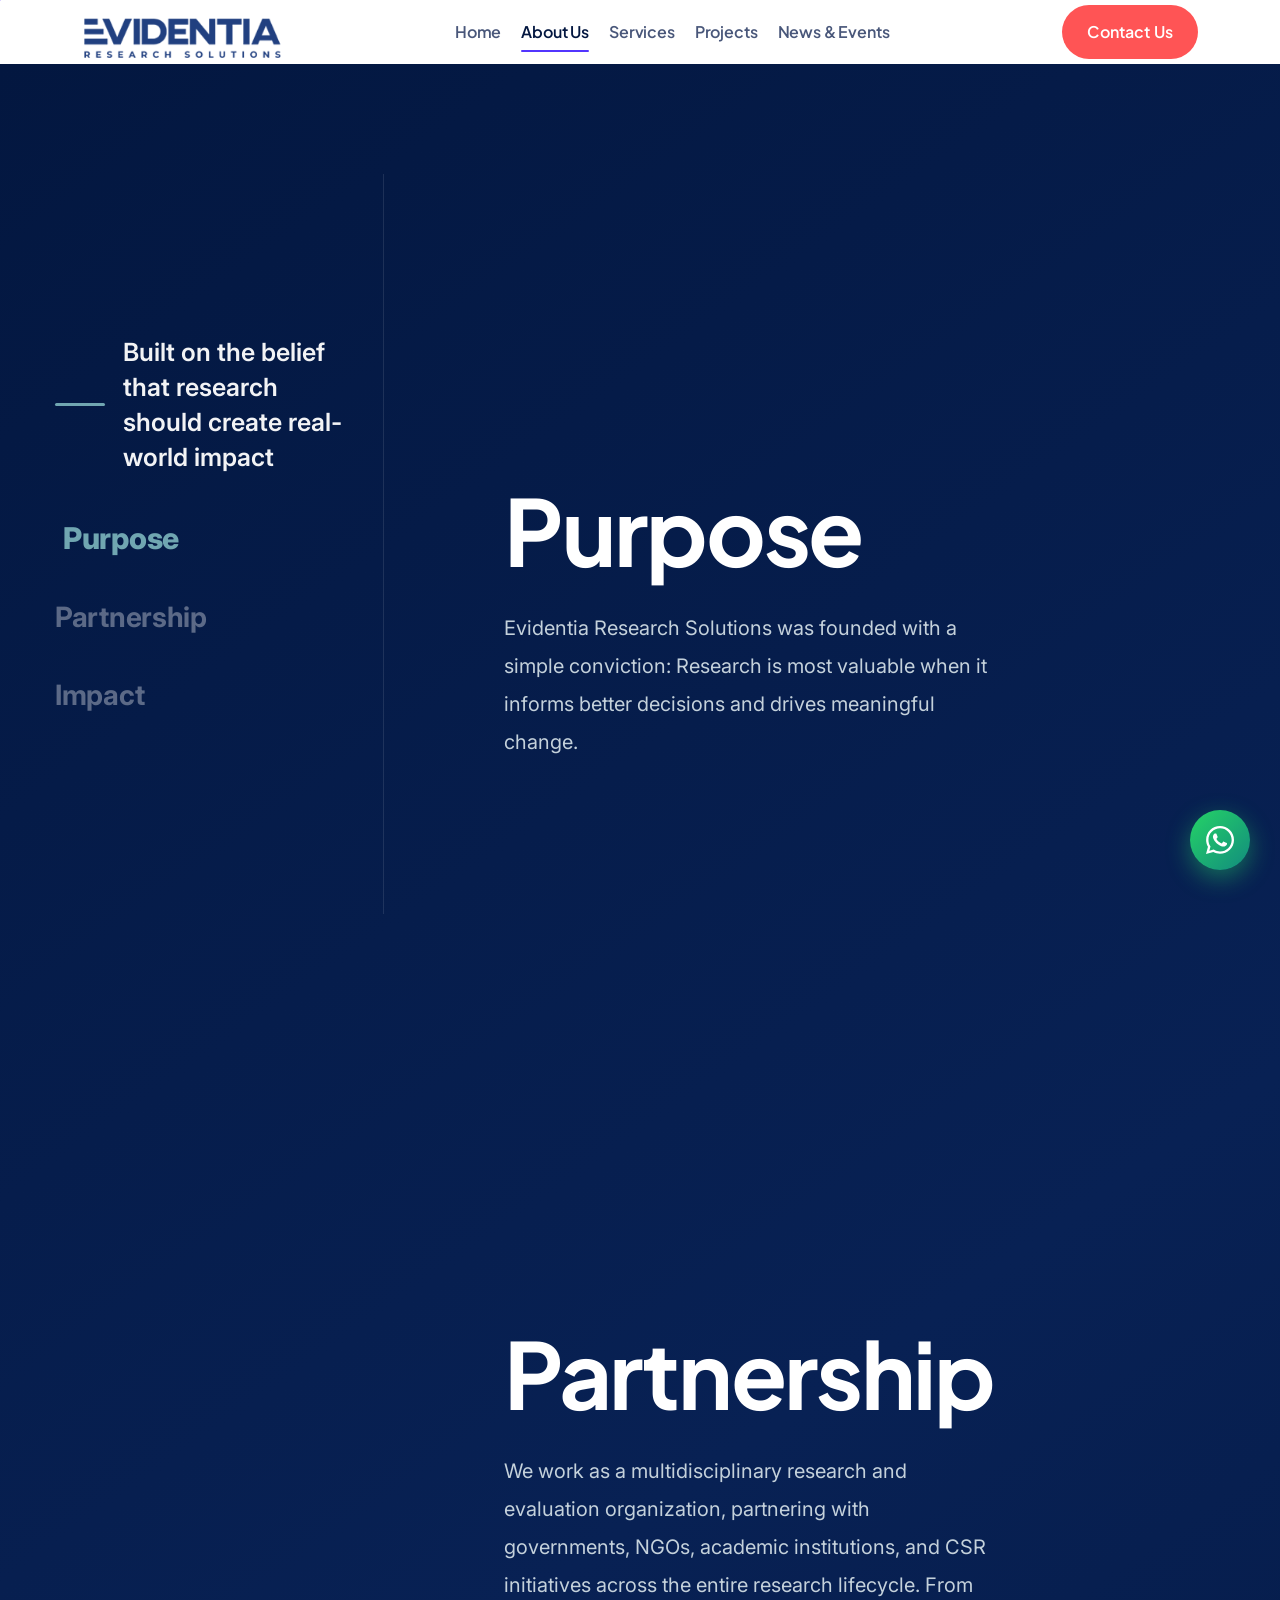
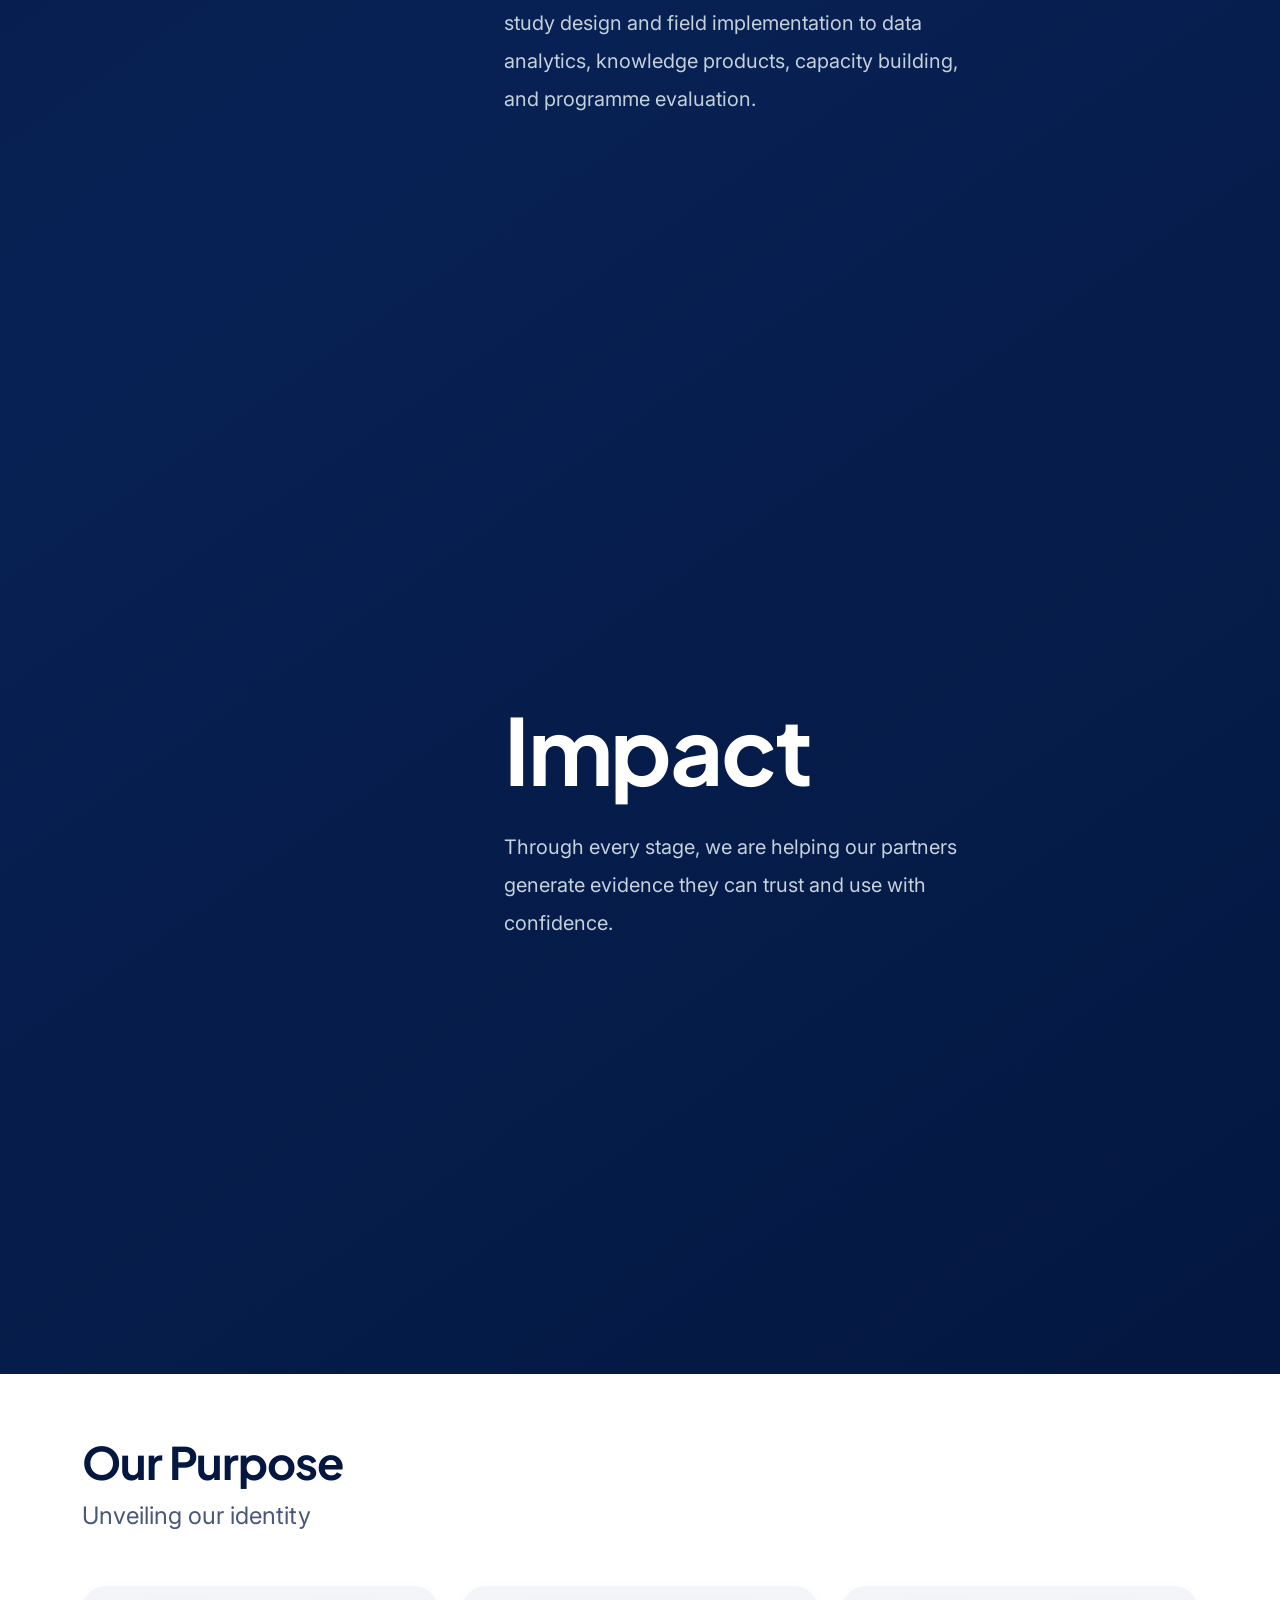
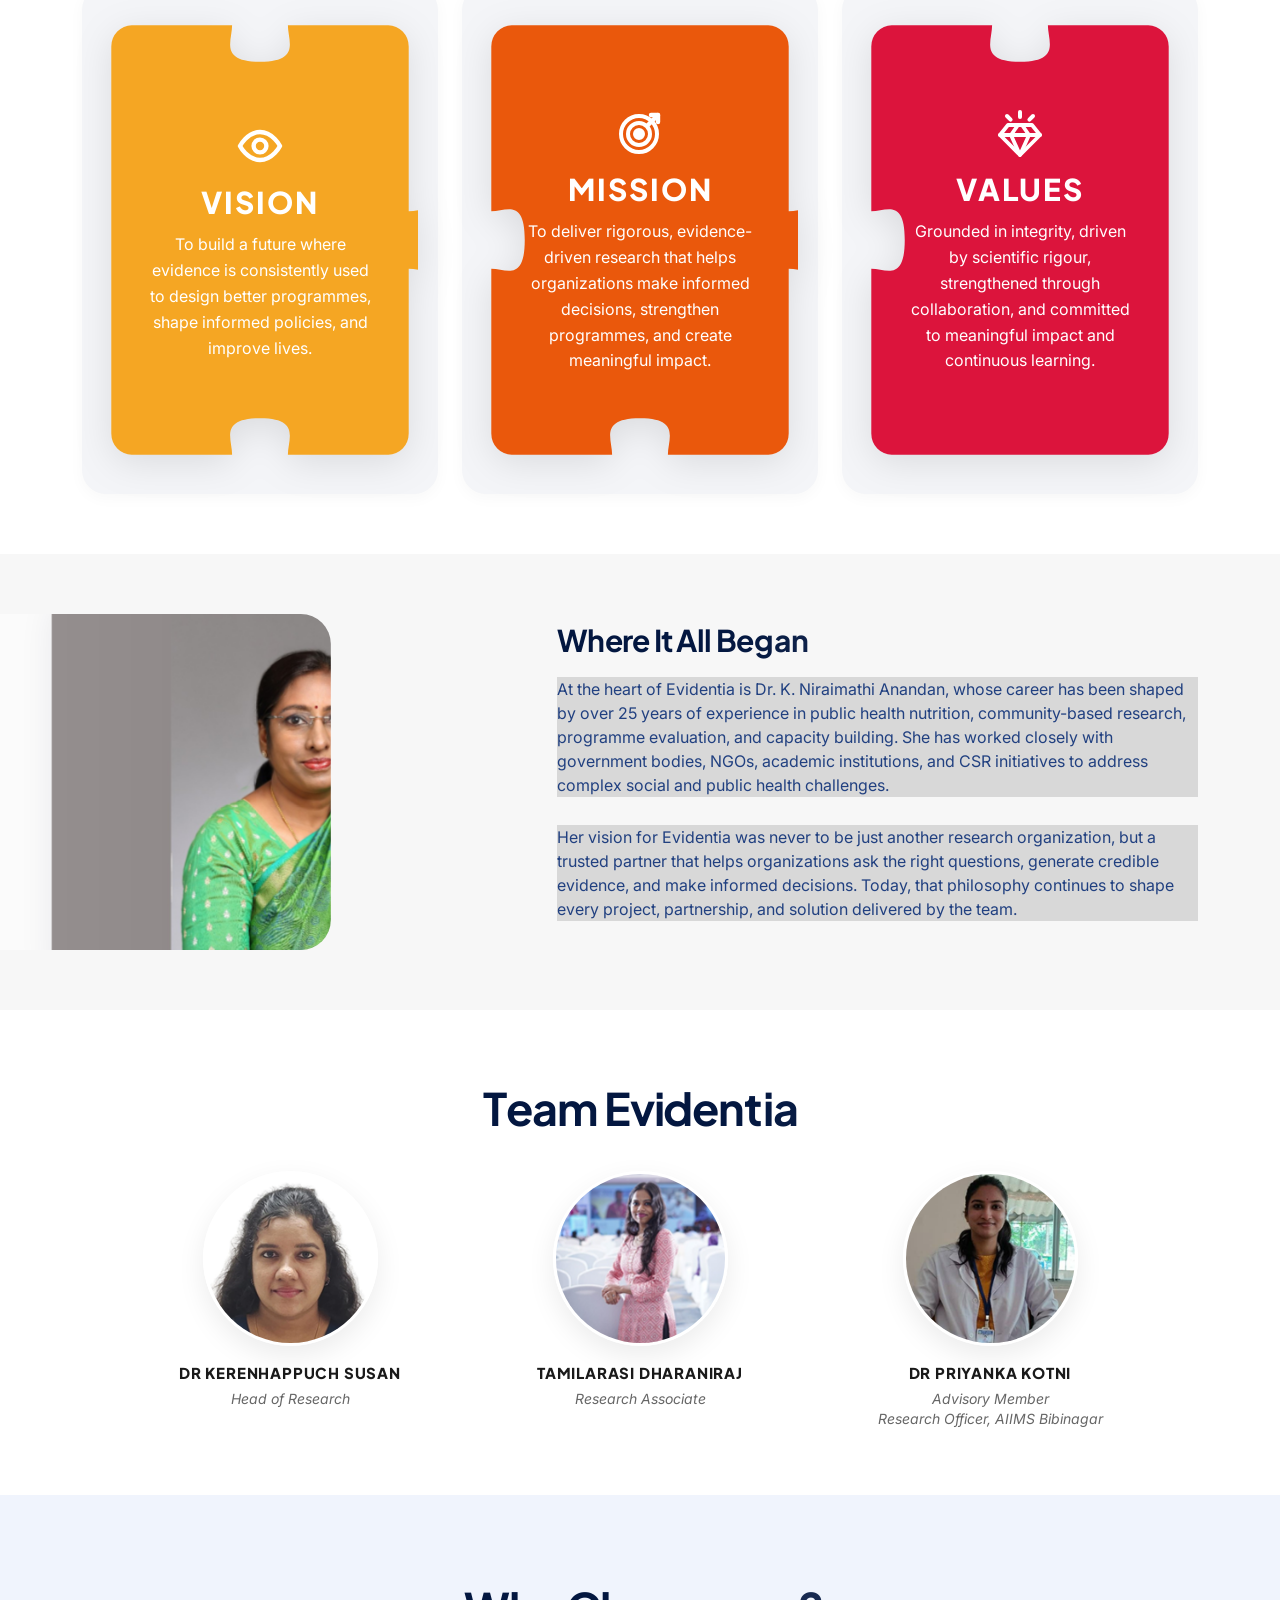
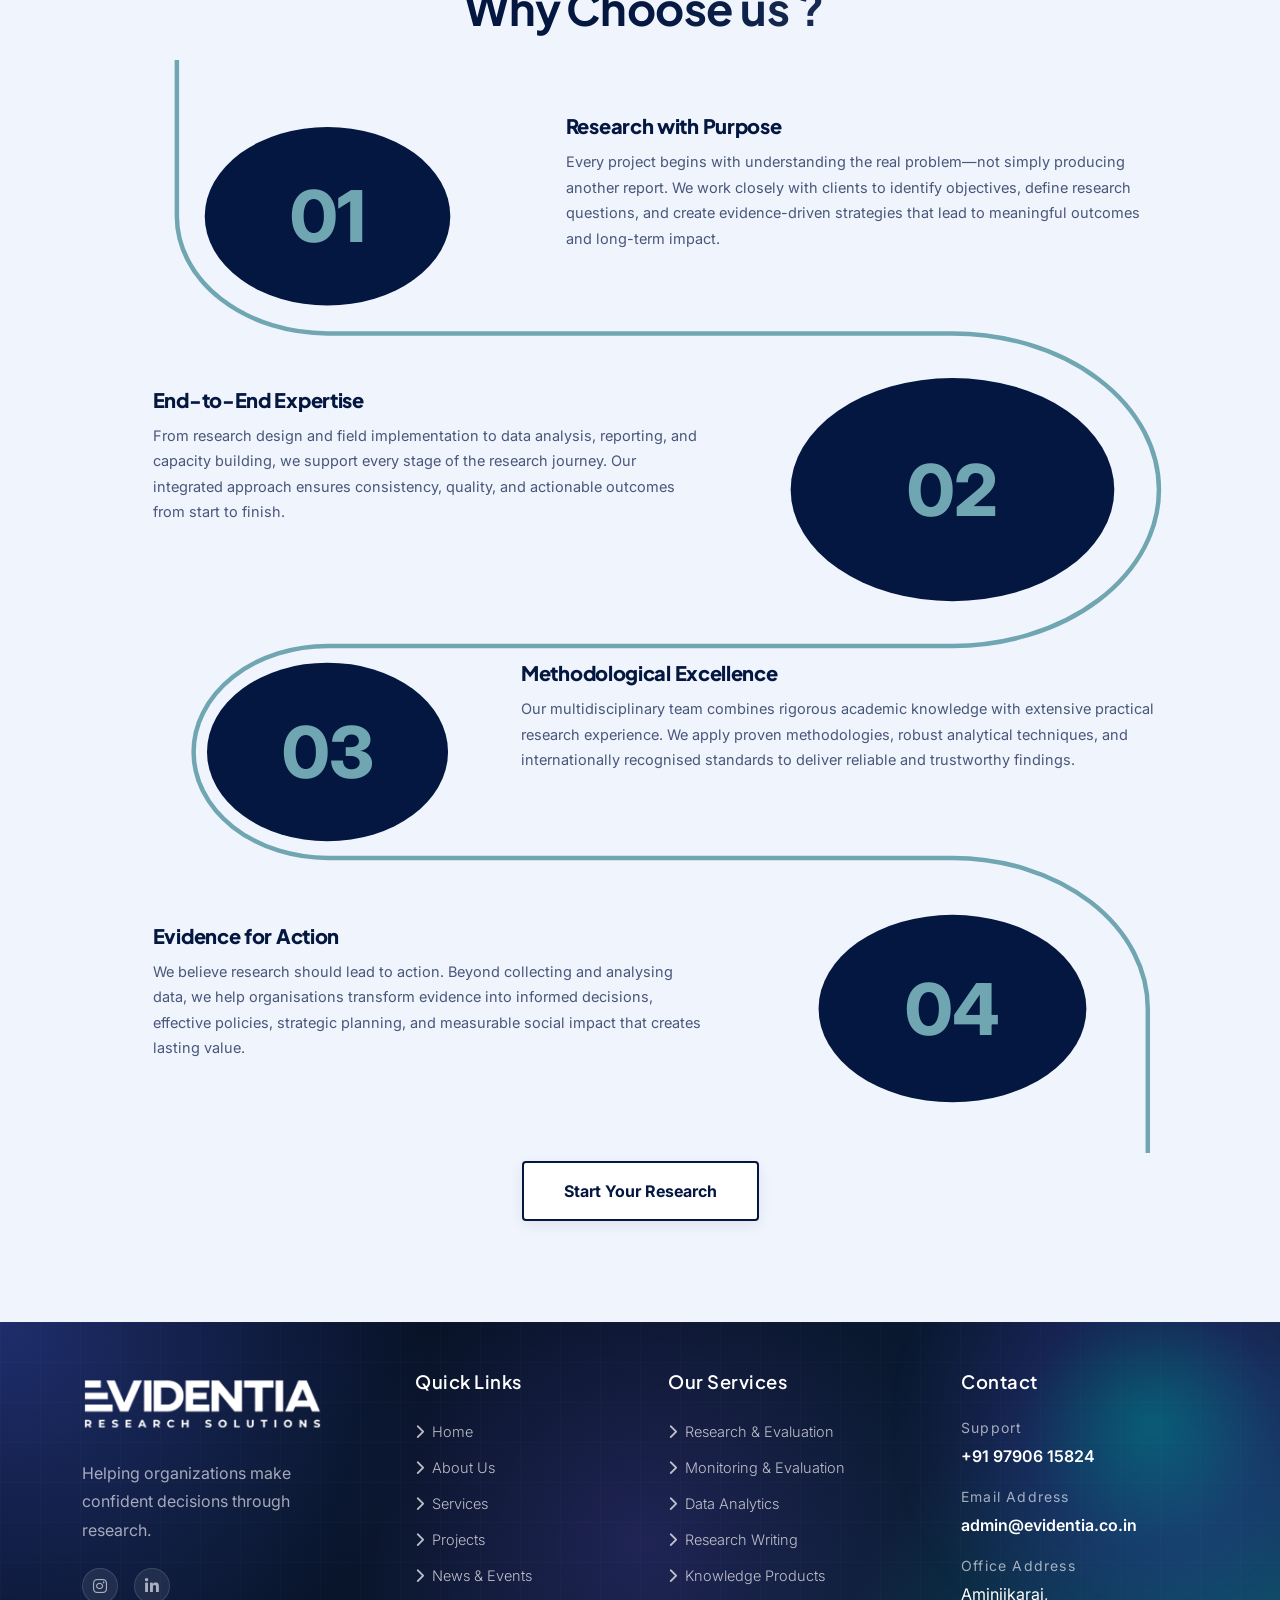
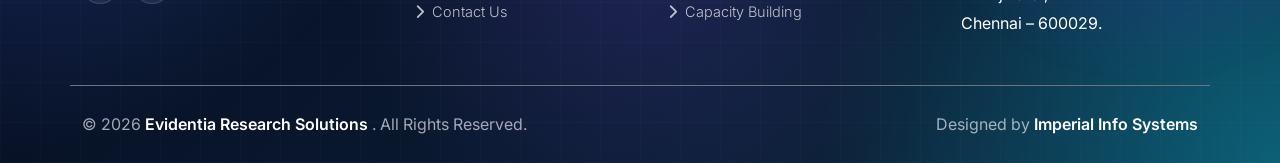
==== commit 95eae9bd: "feat: update typography, navigation menus, and roadmap UI components" ====
--- a/about.html
+++ b/about.html
@@ -138,21 +138,18 @@
                     <div class="ps-progress-item active" data-target="1">
                         <span class="ps-item-name">Purpose</span>
                         <div class="ps-middle">
-                            <div class="ps-line"></div>
                         </div>
                     </div>
 
                     <div class="ps-progress-item" data-target="2">
                         <span class="ps-item-name">Partnership</span>
                         <div class="ps-middle">
-                            <div class="ps-line"></div>
                         </div>
                     </div>
 
                     <div class="ps-progress-item" data-target="3">
                         <span class="ps-item-name">Impact</span>
                         <div class="ps-middle">
-                            <div class="ps-line"></div>
                         </div>
                     </div>
 
@@ -529,15 +526,19 @@
 
                     <!-- Ellipse 1 (Top-Left: Medium-Small) -->
                     <ellipse class="roadmap-node-circle" cx="220" cy="140" rx="110" ry="80" fill="#031740" />
+                    <text x="220" y="140" fill="#70A6B1" font-size="64" font-weight="800" text-anchor="middle" dominant-baseline="central" style="pointer-events:none">01</text>
 
                     <!-- Ellipse 2 (Mid-Right: BIG) -->
                     <ellipse class="roadmap-node-circle" cx="780" cy="385" rx="145" ry="100" fill="#031740" />
+                    <text x="780" y="385" fill="#70A6B1" font-size="64" font-weight="800" text-anchor="middle" dominant-baseline="central" style="pointer-events:none">02</text>
 
                     <!-- Ellipse 3 (Mid-Left: SMALL) -->
                     <ellipse class="roadmap-node-circle" cx="220" cy="620" rx="108" ry="80" fill="#031740" />
+                    <text x="220" y="620" fill="#70A6B1" font-size="64" font-weight="800" text-anchor="middle" dominant-baseline="central" style="pointer-events:none">03</text>
 
                     <!-- Ellipse 4 (Bottom-Right: BIG) -->
                     <ellipse class="roadmap-node-circle" cx="780" cy="850" rx="120" ry="84" fill="#031740" />
+                    <text x="780" y="850" fill="#70A6B1" font-size="64" font-weight="800" text-anchor="middle" dominant-baseline="central" style="pointer-events:none">04</text>
                 </svg>
 
                 <!-- Step Content Overlays -->
@@ -547,7 +548,6 @@
                     <div class="roadmap-step-item step-1">
                         <div class="step-content-card">
                             <div class="step-title-row">
-                                <span class="step-num">01</span>
                                 <h4 class="step-title">Research with Purpose</h4>
                             </div>
                             <p class="step-desc">
@@ -563,7 +563,6 @@
                     <div class="roadmap-step-item step-2">
                         <div class="step-content-card">
                             <div class="step-title-row">
-                                <span class="step-num">02</span>
                                 <h4 class="step-title">End-to-End Expertise</h4>
                             </div>
                             <p class="step-desc">
@@ -579,7 +578,6 @@
                     <div class="roadmap-step-item step-3">
                         <div class="step-content-card">
                             <div class="step-title-row">
-                                <span class="step-num">03</span>
                                 <h4 class="step-title">Methodological Excellence</h4>
                             </div>
                             <p class="step-desc">
@@ -595,7 +593,6 @@
                     <div class="roadmap-step-item step-4">
                         <div class="step-content-card">
                             <div class="step-title-row">
-                                <span class="step-num">04</span>
                                 <h4 class="step-title">Evidence for Action</h4>
                             </div>
                             <p class="step-desc">
--- a/assets/css/custom.css
+++ b/assets/css/custom.css
@@ -2695,6 +2695,7 @@
 }
 
 .step-num {
+    display: none;
     font-size: 28px;
     font-weight: 800;
     color: #70A6B1;
@@ -2802,6 +2803,7 @@
     }
 
     .step-num {
+        display: inline-block;
         font-size: 24px;
     }
 
@@ -6039,7 +6041,8 @@
         padding-top: 0 !important;
         gap: 8px !important;
     }
-    .services-nav-pills .nav-link {
+    .services-nav-pills .nav-link,
+    .services-nav-pills .svc-pill-btn {
         padding: 7px 14px !important;
         font-size: 13px !important;
     }
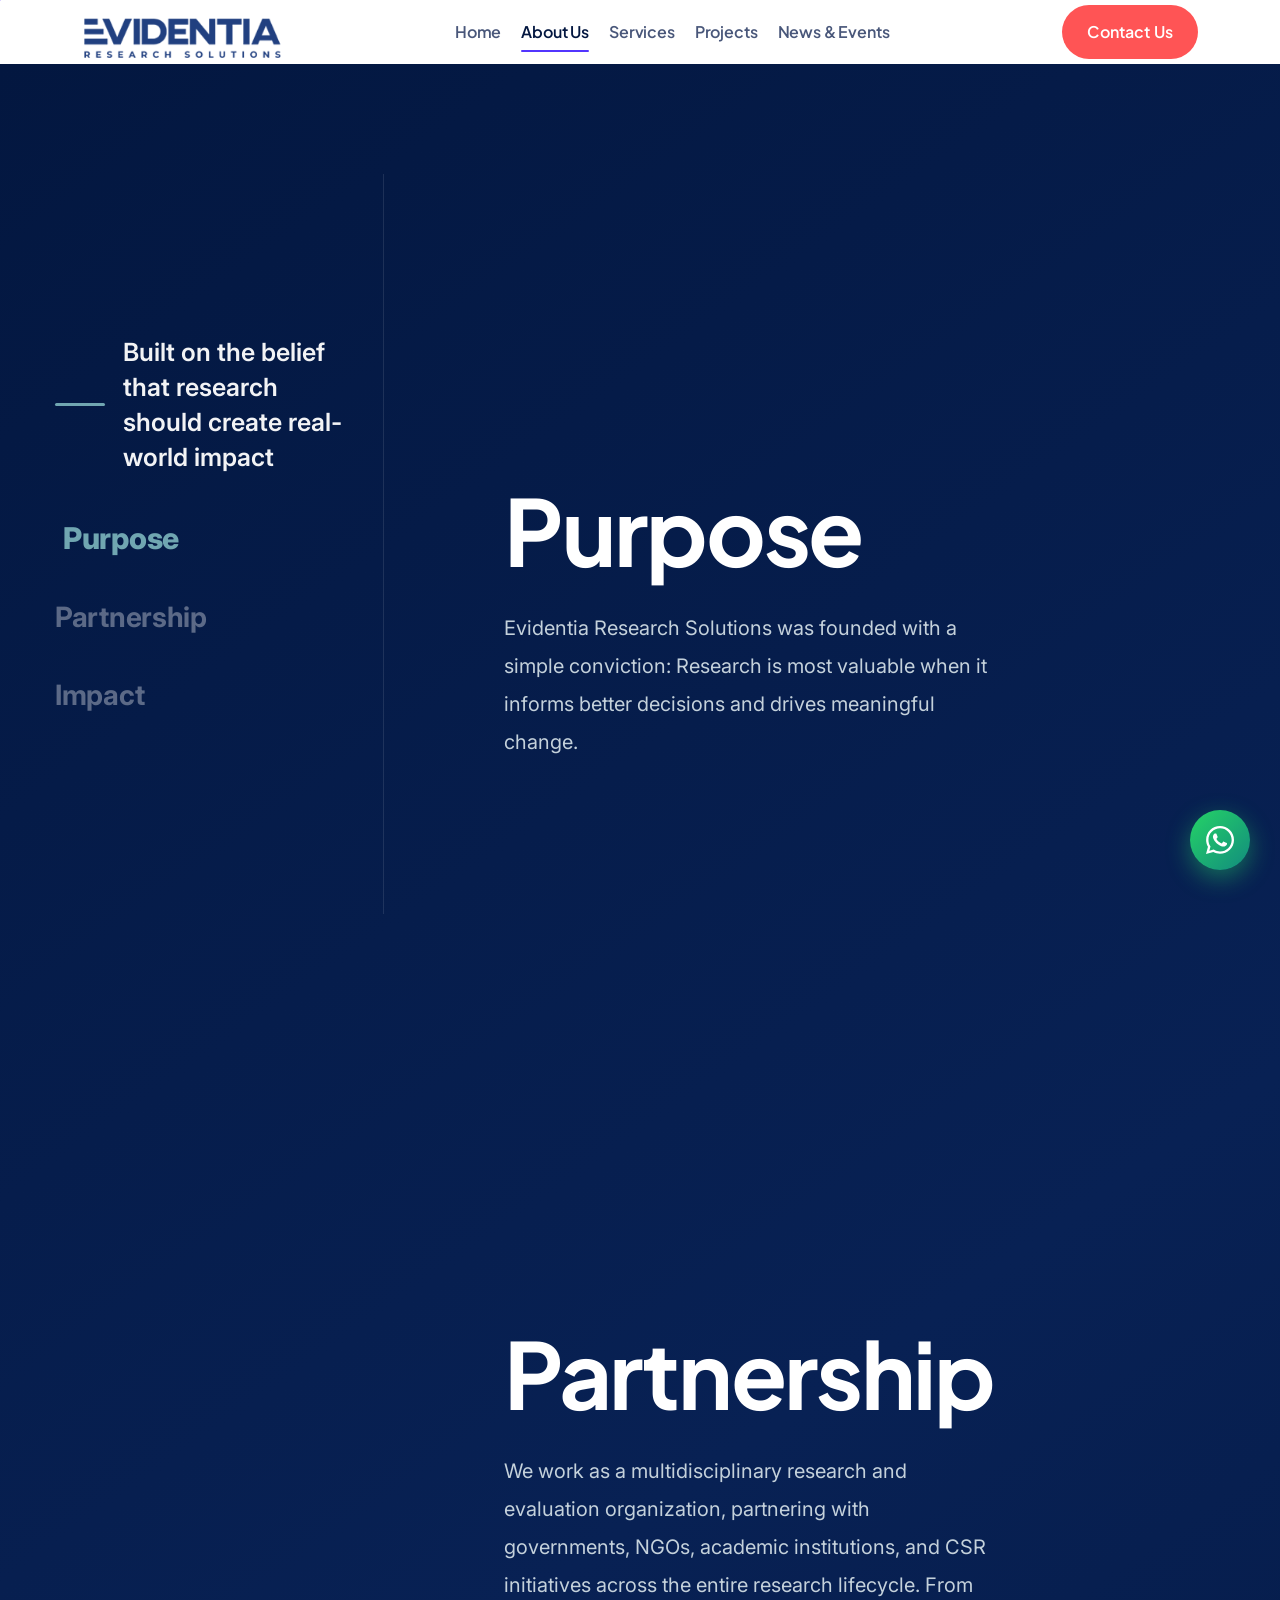
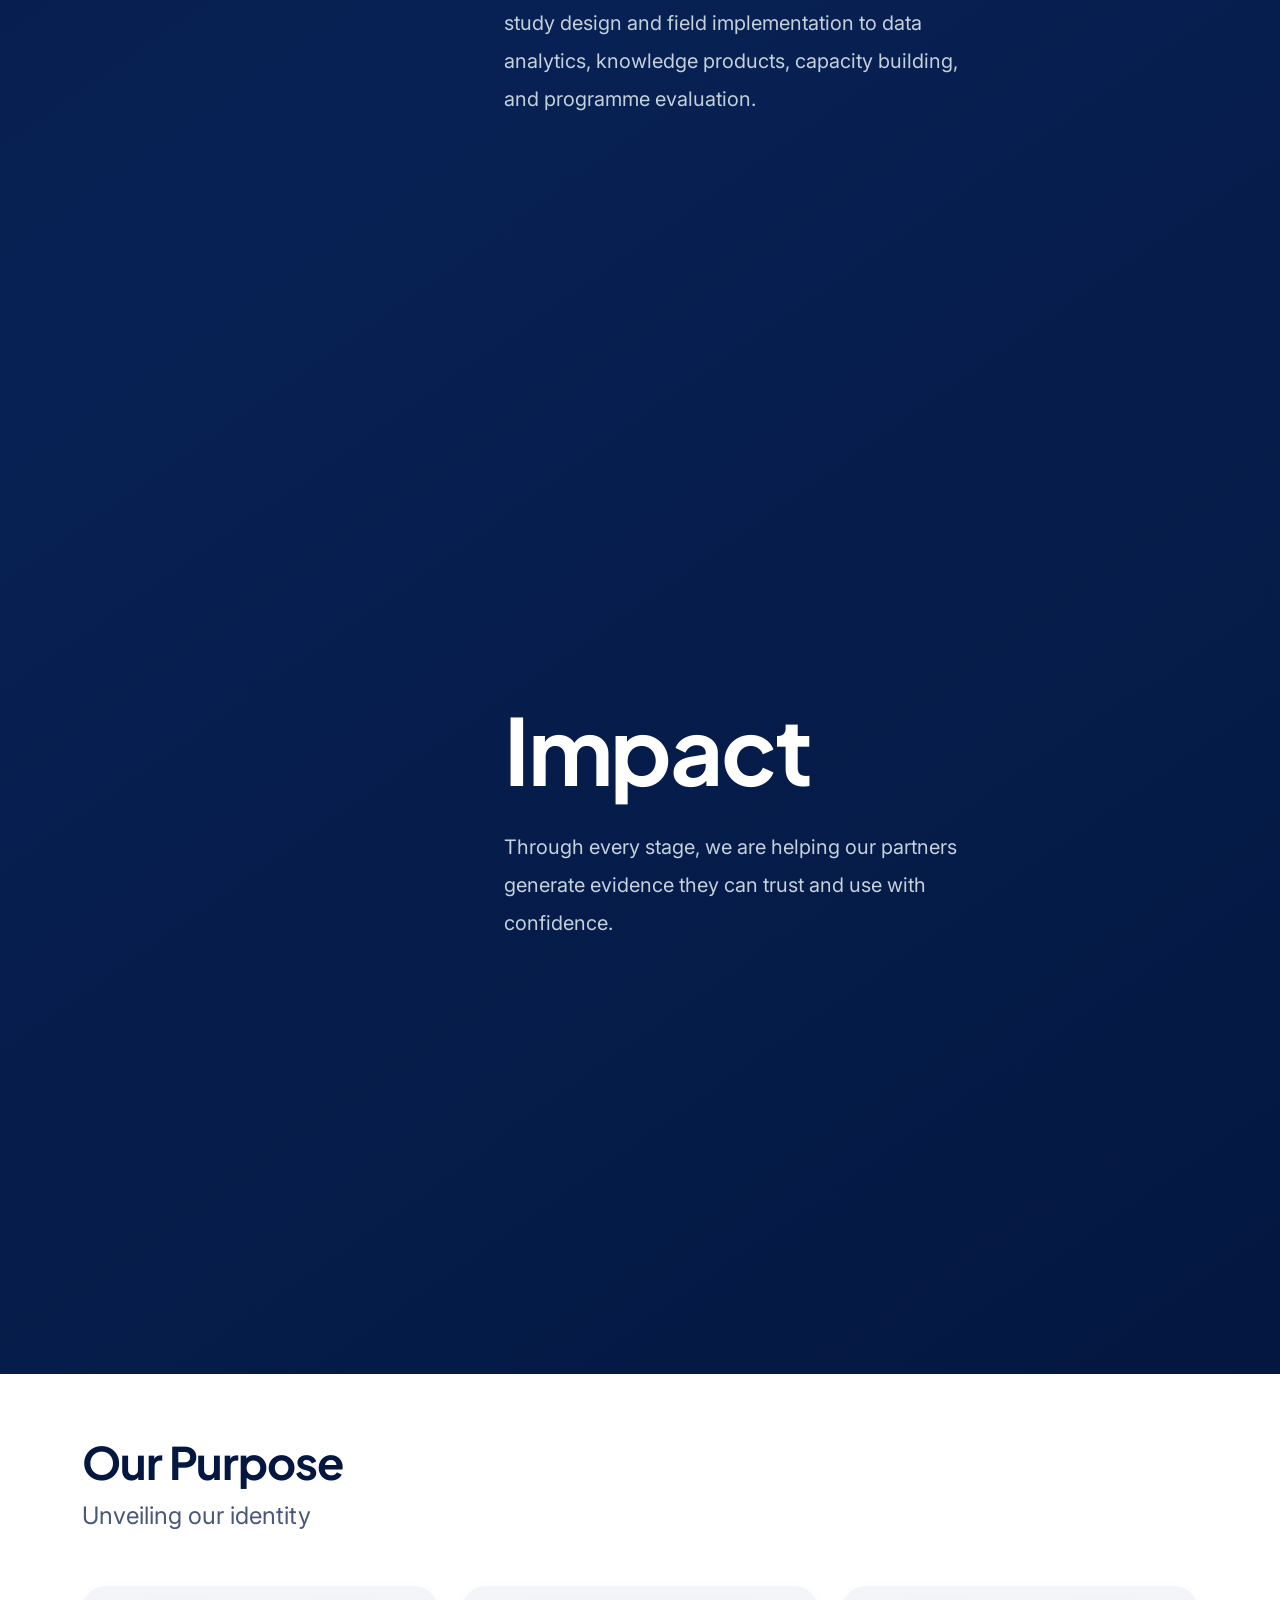
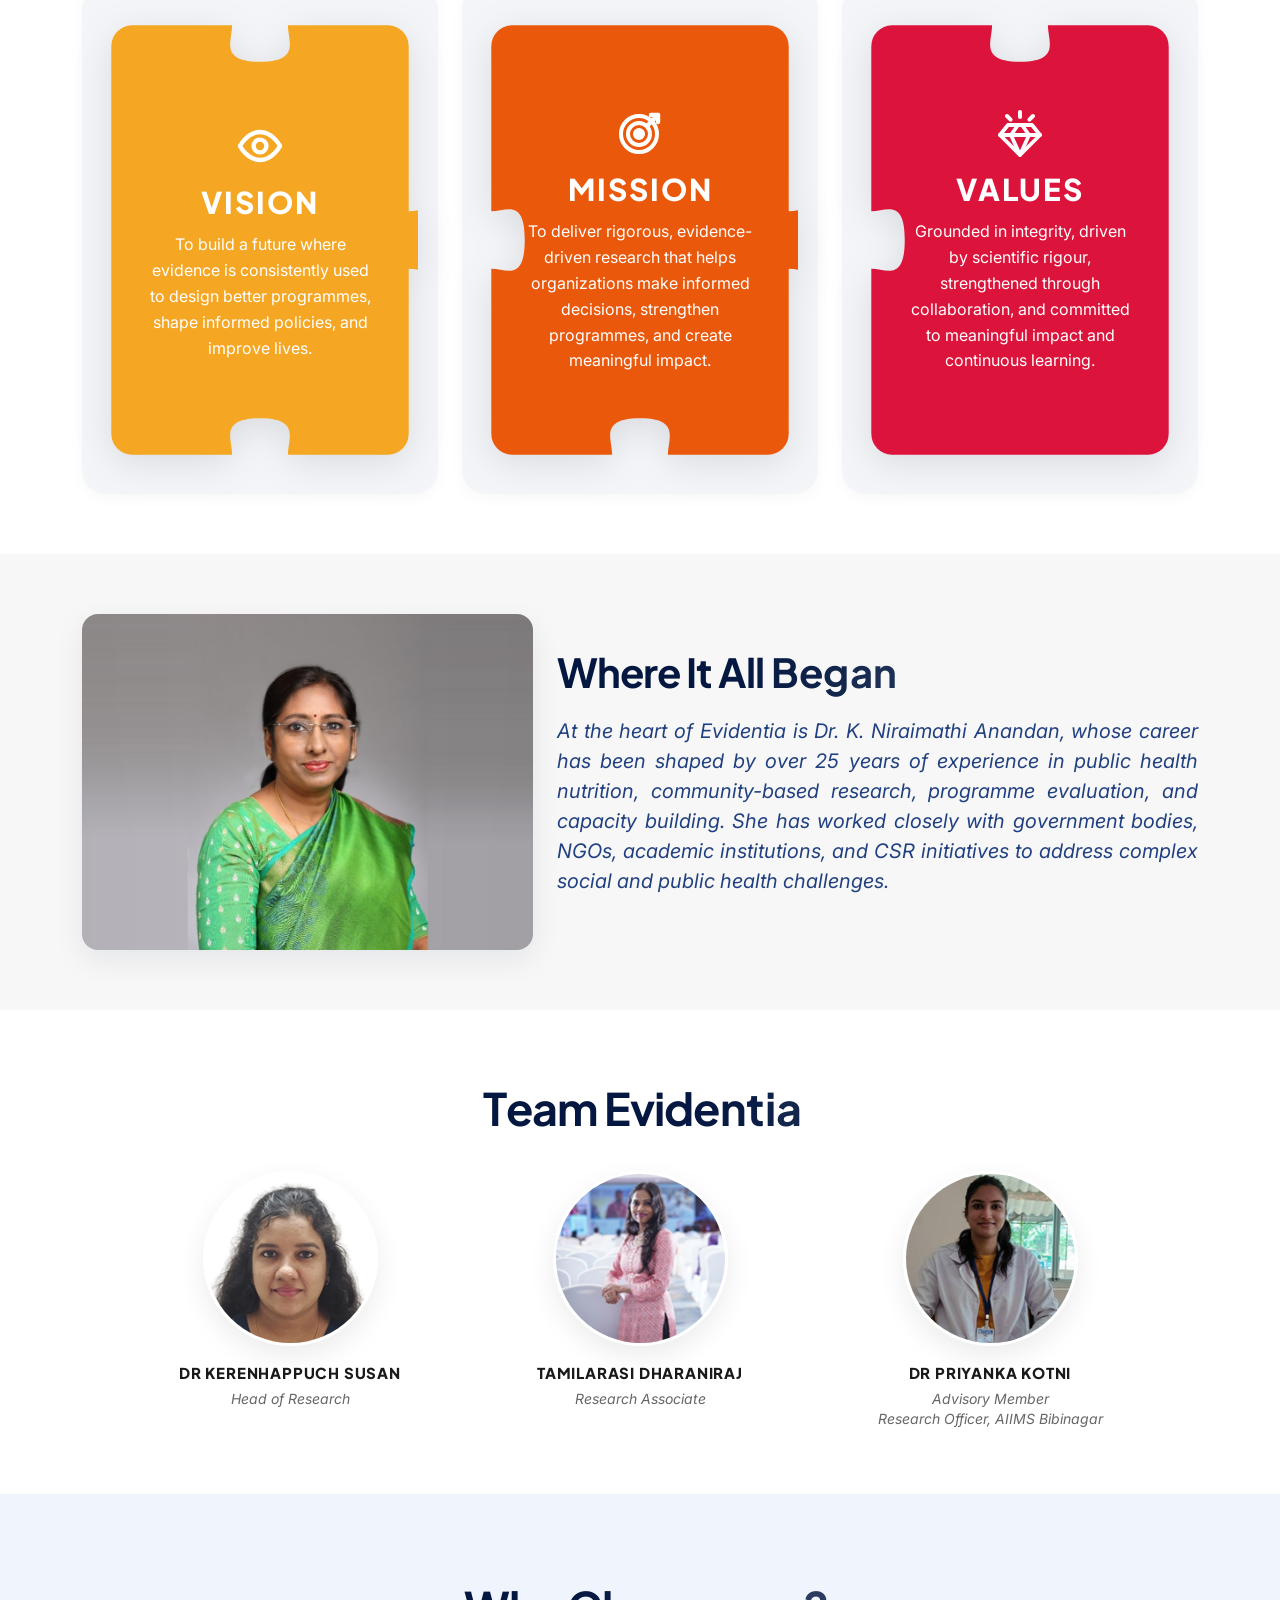
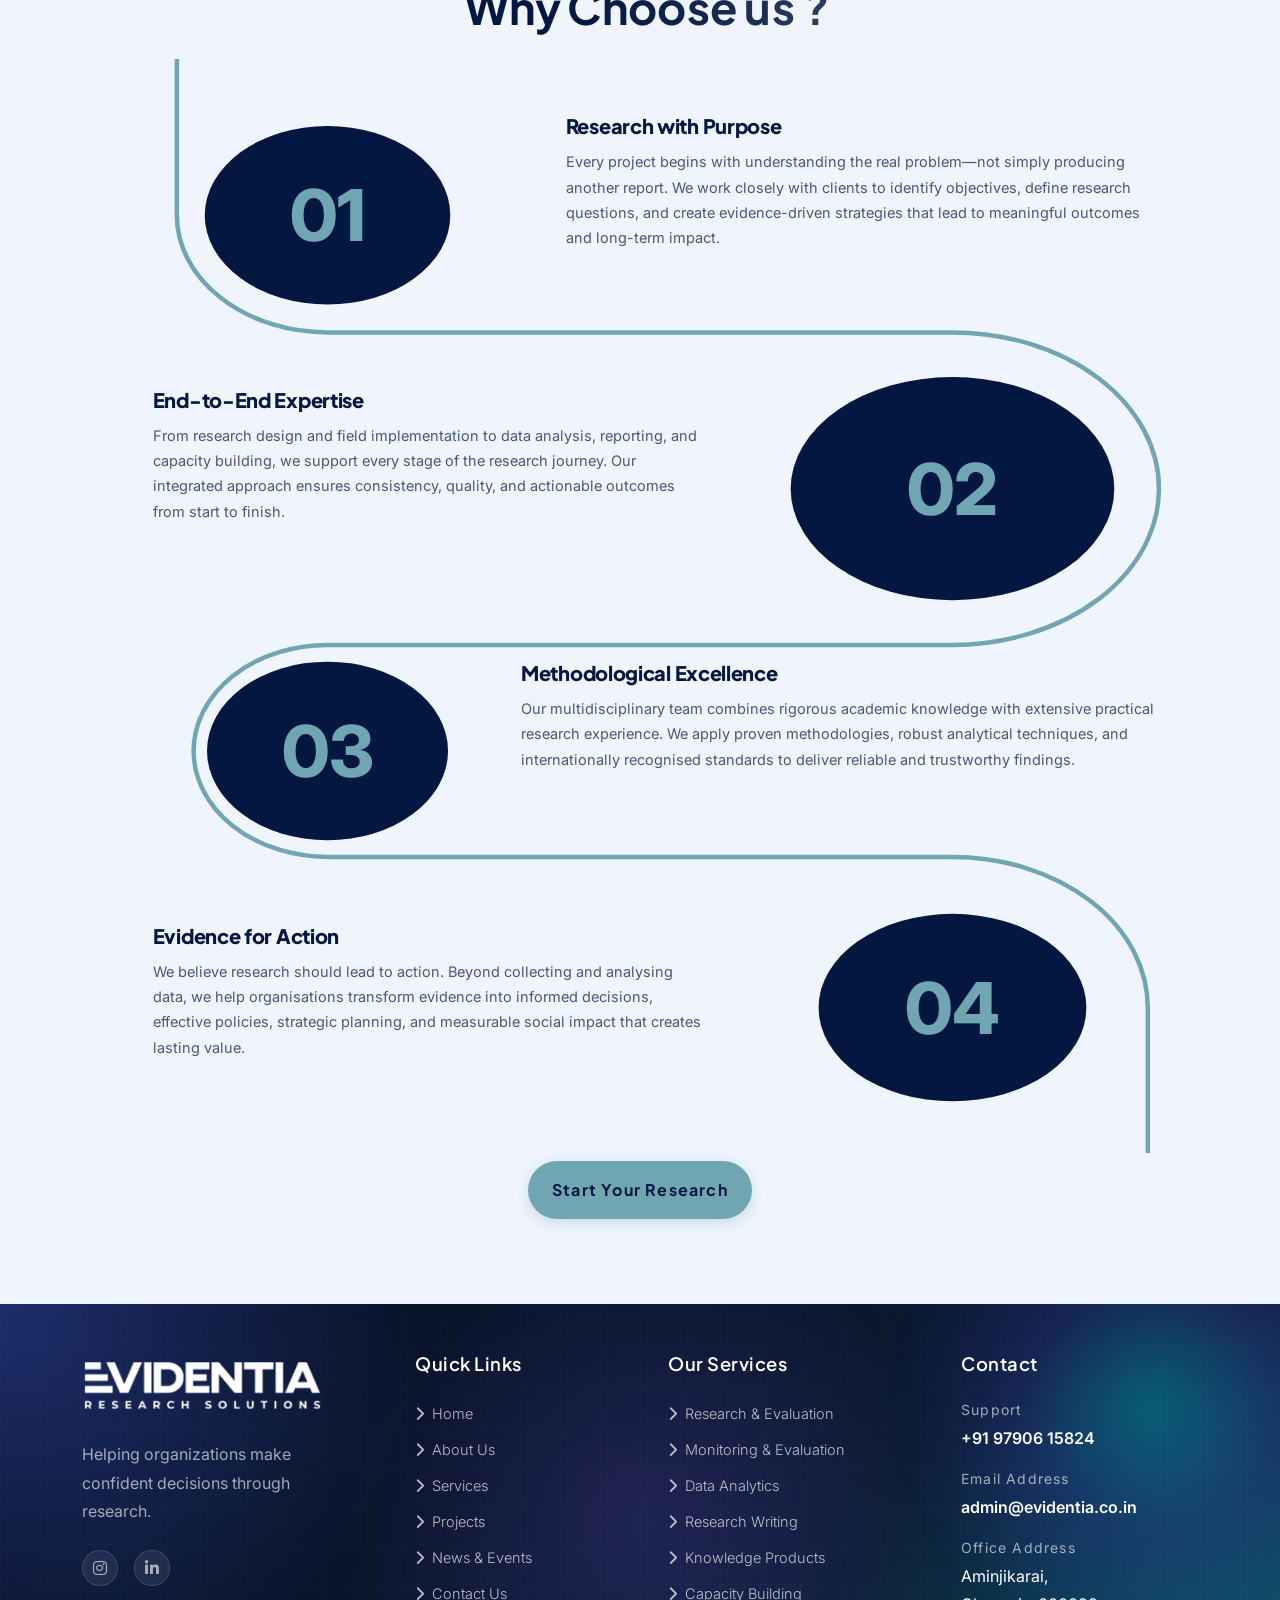
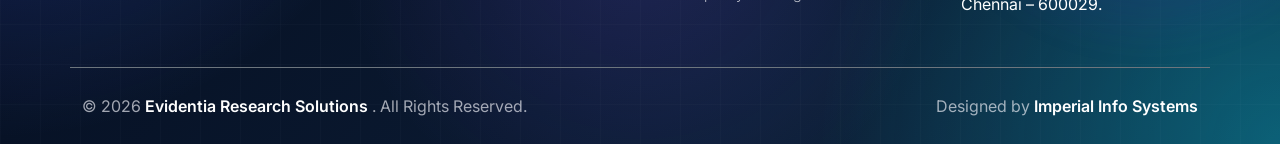
==== commit a38ff924: "feat: add research branding styling, assets, and update page content" ====
--- a/about.html
+++ b/about.html
@@ -423,28 +423,21 @@
                                     data-wow-delay=".3s">
                                     Where It All Began
                                 </h2>
-                                <p class="pra fs-seven" style="background-color: #d8d8d8; color: #214080;">
-                                    At the heart of Evidentia is Dr. K. Niraimathi Anandan, whose career has been shaped
+                                <p class="pra fs-seven" style="color: #214080; font-size: 20px; text-align: justify;">
+                                    <i> At the heart of Evidentia is Dr. K. Niraimathi Anandan, whose career has been shaped
                                     by over 25 years of experience in public health nutrition, community-based research,
                                     programme evaluation, and capacity building. She has worked closely with government
                                     bodies, NGOs, academic institutions, and CSR initiatives to address complex social
-                                    and public health challenges.
+                                    and public health challenges.</i>
 
                                 </p>
-                                <br>
-                                <p class="pra fs-seven" style="background-color: #d8d8d8; color: #214080;">
-                                    Her vision for Evidentia was never to be just another research organization, but a
-                                    trusted partner that helps organizations ask the right questions, generate credible
-                                    evidence, and make informed decisions. Today, that philosophy continues to shape
-                                    every project, partnership, and solution delivered by the team.
-
-                                </p>
+                                
                             </div>
                         </div>
                     </div>
                     <div class="col-xl-5 col-lg-5">
-                        <div class="about-thumb position-relative reveal-left w-100 text-center">
-                            <img src="assets/img/blog/dr-niraimathi.jpg" alt="Dr. K. Niraimathi Anandan - Evidentia Leadership & Founder" class="w-100"
+                        <div class="about-thumb position-relative w-100 text-center" style="background: transparent;">
+                            <img src="assets/img/blog/dr-niraimathi-founder.jpg" alt="Dr. K. Niraimathi Anandan - Evidentia Leadership & Founder" class="w-100"
                                 style="border-radius: 16px; box-shadow: 0 10px 30px rgba(3, 23, 64, 0.08); width: 100%; height: auto; display: block;">
                            
                         </div>
@@ -608,11 +601,12 @@
             </div>
 
             <!-- Bottom CTA Button -->
-            <div class="text-center mt-2 mb-3">
-                <a href="contact.html" class="infographic-cta-btn">
-                    Start Your Research
-                </a>
-            </div>
+            <div class="text-center pt-2">
+                    <a href="contact.html"
+                        class="gainlove-pill-btn-primary px-4 py-3 d-inline-flex align-items-center gap-2">
+                        <span>Start Your Research</span>
+                    </a>
+                </div>
         </div>
     </section>
     <!-- Why Choose Us Infographic Section End -->
--- a/assets/css/main.css
+++ b/assets/css/main.css
@@ -15,7 +15,7 @@
   --white: #fff;
   --white65: rgb(245, 245, 250, 65%);
   --white75: rgb(255, 255, 255, 75%);
-  --p1-clr: #5135FF;
+  --p1-clr: #70A6B1;
   --p2-clr: #FED500;
   --p3-clr: #FF5455;
   --blogbox: #EFEFEF;
@@ -27,8 +27,8 @@
   --n700-clr: rgba(36, 36, 38, 1);
   --n800-clr: rgba(49, 49, 49, 1);
   --n900-clr: #090F1F;
-  --theme: #5135FF;
-  --pra: #49577A;
+  --theme: #70A6B1;
+  --pra: #031740
   --pra2: #DDD;
   --text: #313131;
   --cmnwhite: #CBCBCC;
@@ -2091,7 +2091,7 @@
 .netwrok-items .content span {
   font-size: 60px;
   font-weight: 700;
-  color: var(--black);
+  color: #ff5455;
 }
 
 .netwrok-items:hover {
@@ -4118,17 +4118,13 @@
 
   inset: 0;
 
-  background: linear-gradient(
-
-    90deg,
-
-    rgba(3, 5, 10, 0.75) 0%,
-
-    rgba(37, 18, 18, 0.45) 40%,
-
-    rgba(0, 80, 160, 0.25) 100%
-
-  );
+  background: linear-gradient(90deg,
+
+      rgba(3, 5, 10, 0.75) 0%,
+
+      rgba(37, 18, 18, 0.45) 40%,
+
+      rgba(0, 80, 160, 0.25) 100%);
 
   z-index: 1;
 
@@ -5829,10 +5825,11 @@
     height: 40px;
   }
 }
+
 .blog-details-right {
   display: grid;
   gap: 40px;
-} 
+}
 
 
 .blog-details-right .details-common h4 {
@@ -8383,7 +8380,7 @@
 
 .team-details-content .more-details ul li .title {
   font-size: 16px;
-  color: #49577A;
+  color: #031740;
   letter-spacing: 0px;
   width: 130px;
 }
@@ -8401,7 +8398,7 @@
 }
 
 .team-details-content .social-icon a i {
-  color: #49577A;
+  color: #031740
 }
 
 .team-details-content .social-icon a:hover {
@@ -8825,7 +8822,7 @@
 }
 
 .about-clarent h2 {
-  font-size: 30px !important;
+  font-size: 40px !important;
   line-height: 140%;
 }
 
@@ -8845,23 +8842,24 @@
 
 /* Justify span and p tag content on mobile view only */
 @media (max-width: 767px) {
-    .about-clarent span,
-    .about-clarent p,
-    .about-content span,
-    .about-content p,
-    .event-work-items span,
-    .event-work-items p {
-        text-align: justify !important;
-    }
+
+  .about-clarent span,
+  .about-clarent p,
+  .about-content span,
+  .about-content p,
+  .event-work-items span,
+  .event-work-items p {
+    text-align: justify !important;
+  }
 }
 
 @media(max-width: 767px) {
-            .checklist-section{
-                padding: 40px 0px !important;
-            }
-        }
-
-.infra-padd{
+  .checklist-section {
+    padding: 40px 0px !important;
+  }
+}
+
+.infra-padd {
   padding: 70px 0px !important;
 }
 
@@ -8874,18 +8872,18 @@
    BLUEPRINT SECTION
 =================================================== */
 
-.ps-blueprint-section{
-    position:relative;
-    width:100%;
-    background:#031740;
-    background:linear-gradient(145deg, #031740 0%, #082154 50%, #031740 100%);
-    color:#fff;
-    overflow:clip;
-}
-
-.ps-blueprint-wrapper{
-    display:flex;
-    align-items:flex-start;
+.ps-blueprint-section {
+  position: relative;
+  width: 100%;
+  background: #031740;
+  background: linear-gradient(145deg, #031740 0%, #082154 50%, #031740 100%);
+  color: #fff;
+  overflow: clip;
+}
+
+.ps-blueprint-wrapper {
+  display: flex;
+  align-items: flex-start;
 }
 
 
@@ -8893,113 +8891,113 @@
    LEFT
 =========================== */
 
-.ps-blueprint-left{
-    width:30%;
-    height:100vh;
-    position:sticky;
-    top:0;
-    display:flex;
-    flex-direction:column;
-    justify-content:center;
-    padding:80px;
-    border-right:1px solid rgba(255,255,255,.1);
-}
-
-
-.ps-small-title{
-    display:flex;
-    align-items:center;
-    margin-bottom:80px;
-}
-
-.ps-small-title span{
-    width:45px;
-    height:2px;
-    background:#70A6B1;
-    margin-right:15px;
-}
-
-.ps-small-title p{
-    margin:0;
-    color:rgba(255,255,255,.9);
-    font-size:13px;
-    letter-spacing:3px;
-    text-transform:uppercase;
+.ps-blueprint-left {
+  width: 30%;
+  height: 100vh;
+  position: sticky;
+  top: 0;
+  display: flex;
+  flex-direction: column;
+  justify-content: center;
+  padding: 80px;
+  border-right: 1px solid rgba(255, 255, 255, .1);
+}
+
+
+.ps-small-title {
+  display: flex;
+  align-items: center;
+  margin-bottom: 80px;
+}
+
+.ps-small-title span {
+  width: 45px;
+  height: 2px;
+  background: #70A6B1;
+  margin-right: 15px;
+}
+
+.ps-small-title p {
+  margin: 0;
+  color: rgba(255, 255, 255, .9);
+  font-size: 13px;
+  letter-spacing: 3px;
+  text-transform: uppercase;
 }
 
 
 /* ===================== */
 
-.ps-progress{
-    display:flex;
-    flex-direction:column;
-    gap:70px;
-}
-
-
-.ps-progress-item{
-    display:flex;
-    align-items:center;
-    transition:all .35s ease;
-    cursor:pointer;
-    user-select:none;
+.ps-progress {
+  display: flex;
+  flex-direction: column;
+  gap: 70px;
+}
+
+
+.ps-progress-item {
+  display: flex;
+  align-items: center;
+  transition: all .35s ease;
+  cursor: pointer;
+  user-select: none;
 }
 
 
 .ps-item-name,
-.ps-number{
-    display:inline-block;
-    min-width:180px;
-    font-size:28px;
-    font-weight:700;
-    line-height:1.2;
-    letter-spacing:-0.3px;
-    color:rgba(255,255,255,.35);
-    transition:all .35s cubic-bezier(0.2, 0.8, 0.2, 1);
-}
-
-
-.ps-middle{
-    display:flex;
-    align-items:center;
-    margin-left:20px;
-    flex-shrink:0;
-}
-
-
-.ps-line{
-    width:50px;
-    height:2px;
-    background:rgba(255,255,255,.15);
-    transition:all .35s cubic-bezier(0.2, 0.8, 0.2, 1);
-    border-radius:2px;
+.ps-number {
+  display: inline-block;
+  min-width: 180px;
+  font-size: 28px;
+  font-weight: 700;
+  line-height: 1.2;
+  letter-spacing: -0.3px;
+  color: rgba(255, 255, 255, .35);
+  transition: all .35s cubic-bezier(0.2, 0.8, 0.2, 1);
+}
+
+
+.ps-middle {
+  display: flex;
+  align-items: center;
+  margin-left: 20px;
+  flex-shrink: 0;
+}
+
+
+.ps-line {
+  width: 50px;
+  height: 2px;
+  background: rgba(255, 255, 255, .15);
+  transition: all .35s cubic-bezier(0.2, 0.8, 0.2, 1);
+  border-radius: 2px;
 }
 
 
 .ps-progress-item:hover .ps-item-name,
-.ps-progress-item:hover .ps-number{
-    color:rgba(255,255,255,.85);
-    transform:translateX(4px);
-}
-
-.ps-progress-item:hover .ps-line{
-    width:65px;
-    background:rgba(112,166,177,.6);
+.ps-progress-item:hover .ps-number {
+  color: rgba(255, 255, 255, .85);
+  transform: translateX(4px);
+}
+
+.ps-progress-item:hover .ps-line {
+  width: 65px;
+  background: rgba(112, 166, 177, .6);
 }
 
 
 .ps-progress-item.active .ps-item-name,
-.ps-progress-item.active .ps-number{
-    color:#70A6B1;
-    font-size:30px;
-    font-weight:800;
-    transform:translateX(8px);
-}
-
-.ps-progress-item.active .ps-line{
-    width:75px;
-    background:#70A6B1;
-    box-shadow:0 0 10px rgba(112,166,177,.5);
+.ps-progress-item.active .ps-number {
+  color: #70A6B1;
+  font-size: 30px;
+  font-weight: 800;
+  transform: translateX(8px);
+}
+
+.ps-progress-item.active .ps-line {
+  width: 75px;
+  background: #70A6B1;
+  box-shadow: 0 0 10px rgba(112, 166, 177, .5);
 }
 
 
@@ -9008,51 +9006,51 @@
    RIGHT
 =========================== */
 
-.ps-blueprint-right{
-    width:70%;
-}
-
-
-.ps-content-block{
-    min-height:100vh;
-    display:flex;
-    flex-direction:column;
-    justify-content:center;
-    padding:120px;
-}
-
-
-.ps-label{
-    color:#70A6B1;
-    letter-spacing:5px;
-    text-transform:uppercase;
-    font-size:15px;
-    margin-bottom:35px;
-    font-weight:700;
-}
-
-
-.ps-content-block h2{
-    font-size:92px;
-    line-height:.95;
-    margin:0 0 35px;
-    font-weight:700;
-    color:#fff;
-}
-
-
-.ps-content-block h4{
-    font-size:34px;
-    color:#8fa7b8;
-    margin-bottom:30px;
-}
-
-
-.ps-content-block p{
-    width:75%;
-    color:#c4d1db;
-    font-size:20px;
-    line-height:1.9;
+.ps-blueprint-right {
+  width: 70%;
+}
+
+
+.ps-content-block {
+  min-height: 100vh;
+  display: flex;
+  flex-direction: column;
+  justify-content: center;
+  padding: 120px;
+}
+
+
+.ps-label {
+  color: #70A6B1;
+  letter-spacing: 5px;
+  text-transform: uppercase;
+  font-size: 15px;
+  margin-bottom: 35px;
+  font-weight: 700;
+}
+
+
+.ps-content-block h2 {
+  font-size: 92px;
+  line-height: .95;
+  margin: 0 0 35px;
+  font-weight: 700;
+  color: #fff;
+}
+
+
+.ps-content-block h4 {
+  font-size: 34px;
+  color: #8fa7b8;
+  margin-bottom: 30px;
+}
+
+
+.ps-content-block p {
+  width: 75%;
+  color: #c4d1db;
+  font-size: 20px;
+  line-height: 1.9;
 }
 
 
@@ -9061,47 +9059,47 @@
    RESPONSIVE
 =========================== */
 
-@media(max-width:991px){
-
-.ps-blueprint-wrapper{
-    display:block;
-}
-
-
-.ps-blueprint-left{
-    position:relative;
-    width:100%;
-    height:auto;
-    border-right:none;
-    border-bottom:1px solid rgba(255,255,255,.1);
-    padding:60px 30px;
-}
-
-
-.ps-blueprint-right{
-    width:100%;
-}
-
-
-.ps-content-block{
-    min-height:auto;
-    padding:80px 30px;
-}
-
-
-.ps-content-block h2{
-    font-size:52px;
-}
-
-
-.ps-content-block h4{
-    font-size:26px;
-}
-
-
-.ps-content-block p{
-    width:100%;
-}
+@media(max-width:991px) {
+
+  .ps-blueprint-wrapper {
+    display: block;
+  }
+
+
+  .ps-blueprint-left {
+    position: relative;
+    width: 100%;
+    height: auto;
+    border-right: none;
+    border-bottom: 1px solid rgba(255, 255, 255, .1);
+    padding: 60px 30px;
+  }
+
+
+  .ps-blueprint-right {
+    width: 100%;
+  }
+
+
+  .ps-content-block {
+    min-height: auto;
+    padding: 80px 30px;
+  }
+
+
+  .ps-content-block h2 {
+    font-size: 52px;
+  }
+
+
+  .ps-content-block h4 {
+    font-size: 26px;
+  }
+
+
+  .ps-content-block p {
+    width: 100%;
+  }
 
 }
 
@@ -9109,218 +9107,216 @@
   SHOWCASE SECTION
 =========================================*/
 
-.ps-showcase-section{
-    position: relative;
-    padding: 100px 0px 140px 0px;
-    overflow: hidden;
-    background: linear-gradient(
-        to bottom,
-        #F0F4FD 0%,
-        #F0F4FD 55%,
-        #031740 55%,
-        #031740 100%
-    );
-}
-
-.ps-showcase-container{
-    width: 90%;
-    max-width: 1450px;
-    margin: auto;
+.ps-showcase-section {
+  position: relative;
+  padding: 100px 0px 140px 0px;
+  overflow: hidden;
+  background: linear-gradient(to bottom,
+      #F0F4FD 0%,
+      #F0F4FD 55%,
+      #031740 55%,
+      #031740 100%);
+}
+
+.ps-showcase-container {
+  width: 90%;
+  max-width: 1450px;
+  margin: auto;
 }
 
 /*=========================
 TITLE
 =========================*/
 
-.ps-showcase-heading{
-    text-align: center;
-    margin-bottom: 80px;
-}
-
-.ps-showcase-heading span{
-    display: inline-block;
-    letter-spacing: 4px;
-    text-transform: uppercase;
-    color: #70A6B1;
-    font-size: 14px;
-    margin-bottom: 15px;
-    font-weight: 700;
-}
-
-.ps-showcase-heading h2{
-    font-size: 48px;
-    font-weight: 700;
-    color: #031740;
-    margin: 0;
+.ps-showcase-heading {
+  text-align: center;
+  margin-bottom: 80px;
+}
+
+.ps-showcase-heading span {
+  display: inline-block;
+  letter-spacing: 4px;
+  text-transform: uppercase;
+  color: #70A6B1;
+  font-size: 14px;
+  margin-bottom: 15px;
+  font-weight: 700;
+}
+
+.ps-showcase-heading h2 {
+  font-size: 48px;
+  font-weight: 700;
+  color: #031740;
+  margin: 0;
 }
 
 /*=========================
 GRID
 =========================*/
 
-.ps-showcase-grid{
-    display: grid;
-    grid-template-columns: repeat(4,1fr);
-    gap: 40px;
-    align-items: flex-start;
+.ps-showcase-grid {
+  display: grid;
+  grid-template-columns: repeat(4, 1fr);
+  gap: 40px;
+  align-items: flex-start;
 }
 
 /*=========================
 CARD
 =========================*/
 
-.ps-showcase-card{
-    transition: .4s;
-    position: relative;
+.ps-showcase-card {
+  transition: .4s;
+  position: relative;
 }
 
 /* Alternate cards */
 
-.ps-card-top{
-    transform: translateY(-45px);
-}
-
-.ps-card-bottom{
-    transform: translateY(70px);
+.ps-card-top {
+  transform: translateY(-45px);
+}
+
+.ps-card-bottom {
+  transform: translateY(70px);
 }
 
 /*=========================
 SMALL TITLE
 =========================*/
 
-.ps-showcase-card small{
-    display: block;
-    margin-bottom: 15px;
-    color: #70A6B1;
-    letter-spacing: 3px;
-    font-size: 12px;
-    font-weight: 700;
-    text-transform: uppercase;
+.ps-showcase-card small {
+  display: block;
+  margin-bottom: 15px;
+  color: #70A6B1;
+  letter-spacing: 3px;
+  font-size: 12px;
+  font-weight: 700;
+  text-transform: uppercase;
 }
 
 /*=========================
 IMAGE BOX
 =========================*/
 
-.ps-showcase-image{
-    background: #ffffff;
-    padding: 22px;
-    border-radius: 12px;
-    box-shadow: 0 20px 50px rgba(3, 23, 64, 0.14);
-    transition: .35s;
-}
-
-.ps-showcase-image img{
-    width: 100%;
-    display: block;
-    border-radius: 6px;
+.ps-showcase-image {
+  background: #ffffff;
+  padding: 22px;
+  border-radius: 12px;
+  box-shadow: 0 20px 50px rgba(3, 23, 64, 0.14);
+  transition: .35s;
+}
+
+.ps-showcase-image img {
+  width: 100%;
+  display: block;
+  border-radius: 6px;
 }
 
 /*=========================
 TEXT
 =========================*/
 
-.ps-showcase-card a{
-    text-decoration: none !important;
-}
-
-.ps-showcase-card h4{
-    margin-top: 24px;
-    margin-bottom: 14px;
-    color: #ffffff;
-    font-size: 22px;
-    font-weight: 600;
-    line-height: 1.45;
-    transition: color 0.3s ease;
-}
-
-.ps-showcase-card a:hover h4{
-    color: #70A6B1;
-}
-
-.ps-showcase-card p{
-    color: #c4d1db;
-    line-height: 1.8;
-    font-size: 16px;
+.ps-showcase-card a {
+  text-decoration: none !important;
+}
+
+.ps-showcase-card h4 {
+  margin-top: 24px;
+  margin-bottom: 14px;
+  color: #ffffff;
+  font-size: 22px;
+  font-weight: 600;
+  line-height: 1.45;
+  transition: color 0.3s ease;
+}
+
+.ps-showcase-card a:hover h4 {
+  color: #70A6B1;
+}
+
+.ps-showcase-card p {
+  color: #c4d1db;
+  line-height: 1.8;
+  font-size: 16px;
 }
 
 /*=========================
 HOVER
 =========================*/
 
-.ps-showcase-card:hover{
-    transform: translateY(-10px);
-}
-
-.ps-card-top:hover{
-    transform: translateY(-60px);
-}
-
-.ps-card-bottom:hover{
-    transform: translateY(55px);
-}
-
-.ps-showcase-card:hover .ps-showcase-image{
-    transform: translateY(-8px);
-    box-shadow: 0 35px 70px rgba(0,0,0,.35);
+.ps-showcase-card:hover {
+  transform: translateY(-10px);
+}
+
+.ps-card-top:hover {
+  transform: translateY(-60px);
+}
+
+.ps-card-bottom:hover {
+  transform: translateY(55px);
+}
+
+.ps-showcase-card:hover .ps-showcase-image {
+  transform: translateY(-8px);
+  box-shadow: 0 35px 70px rgba(0, 0, 0, .35);
 }
 
 /*=========================
 RESPONSIVE
 =========================*/
 
-@media(max-width:1200px){
-
-.ps-showcase-section{
+@media(max-width:1200px) {
+
+  .ps-showcase-section {
     background: #031740;
     background: linear-gradient(180deg, #072256 0%, #031740 100%);
     padding: 80px 0;
-}
-
-.ps-showcase-heading h2{
+  }
+
+  .ps-showcase-heading h2 {
     color: #ffffff;
-}
-
-.ps-showcase-grid{
-    grid-template-columns: repeat(2,1fr);
+  }
+
+  .ps-showcase-grid {
+    grid-template-columns: repeat(2, 1fr);
     gap: 60px;
-}
-
-.ps-card-top,
-.ps-card-bottom{
+  }
+
+  .ps-card-top,
+  .ps-card-bottom {
     transform: none;
-}
-
-.ps-card-top:hover,
-.ps-card-bottom:hover{
+  }
+
+  .ps-card-top:hover,
+  .ps-card-bottom:hover {
     transform: translateY(-10px);
-}
-
-}
-
-
-@media(max-width:768px){
-
-.ps-showcase-section{
+  }
+
+}
+
+
+@media(max-width:768px) {
+
+  .ps-showcase-section {
     padding: 60px 0;
-}
-
-.ps-showcase-grid{
+  }
+
+  .ps-showcase-grid {
     grid-template-columns: 1fr;
     gap: 40px;
-}
-
-.ps-showcase-heading h2{
+  }
+
+  .ps-showcase-heading h2 {
     font-size: 34px;
-}
-
-.ps-showcase-card{
+  }
+
+  .ps-showcase-card {
     text-align: center;
-}
-
-.ps-showcase-card h4{
+  }
+
+  .ps-showcase-card h4 {
     font-size: 20px;
-}
+  }
 
 }
 
@@ -9328,151 +9324,151 @@
 EVENTS SECTION
 ====================================*/
 
-.ps-events-section{
-    padding:100px 0;
-    background:#f8f8f8;
-}
-
-.ps-events-container{
-    width:90%;
-    max-width:1300px;
-    margin:auto;
-}
-
-.ps-events-heading{
-    margin-bottom:60px;
-}
-
-.ps-events-heading span{
-    font-size:13px;
-    letter-spacing:3px;
-    color:#888;
-    text-transform:uppercase;
-}
-
-.ps-events-heading h2{
-    margin-top:10px;
-    font-size:40px;
-    font-weight:700;
+.ps-events-section {
+  padding: 100px 0;
+  background: #f8f8f8;
+}
+
+.ps-events-container {
+  width: 90%;
+  max-width: 1300px;
+  margin: auto;
+}
+
+.ps-events-heading {
+  margin-bottom: 60px;
+}
+
+.ps-events-heading span {
+  font-size: 13px;
+  letter-spacing: 3px;
+  color: #888;
+  text-transform: uppercase;
+}
+
+.ps-events-heading h2 {
+  margin-top: 10px;
+  font-size: 40px;
+  font-weight: 700;
 }
 
 /*=========================*/
 
-.ps-events-item{
-
-    display:grid;
-    grid-template-columns:120px 320px 1fr;
-    gap:40px;
-    align-items:center;
-    padding:45px 0;
-    border-top:1px solid #ddd;
-}
-
-.ps-events-item:last-child{
-
-    border-bottom:1px solid #ddd;
+.ps-events-item {
+
+  display: grid;
+  grid-template-columns: 120px 320px 1fr;
+  gap: 40px;
+  align-items: center;
+  padding: 45px 0;
+  border-top: 1px solid #ddd;
+}
+
+.ps-events-item:last-child {
+
+  border-bottom: 1px solid #ddd;
 }
 
 /*=========================*/
 
-.ps-events-date{
-
-    text-align:center;
-}
-
-.ps-month{
-
-    display:block;
-    color:#777;
-    font-size:14px;
-    letter-spacing:3px;
-    margin-bottom:10px;
-    font-weight:600;
-}
-
-.ps-events-date h3{
-
-    font-size:60px;
-    margin:0;
-    color:#222;
-    font-weight:700;
+.ps-events-date {
+
+  text-align: center;
+}
+
+.ps-month {
+
+  display: block;
+  color: #777;
+  font-size: 14px;
+  letter-spacing: 3px;
+  margin-bottom: 10px;
+  font-weight: 600;
+}
+
+.ps-events-date h3 {
+
+  font-size: 60px;
+  margin: 0;
+  color: #222;
+  font-weight: 700;
 }
 
 /*=========================*/
 
-.ps-events-image{
-
-    overflow:hidden;
-}
-
-.ps-events-image img{
-
-    width:100%;
-    display:block;
-    transition:.5s;
-}
-
-.ps-events-item:hover img{
-
-    transform:scale(1.08);
+.ps-events-image {
+
+  overflow: hidden;
+}
+
+.ps-events-image img {
+
+  width: 100%;
+  display: block;
+  transition: .5s;
+}
+
+.ps-events-item:hover img {
+
+  transform: scale(1.08);
 }
 
 /*=========================*/
 
-.ps-events-content h3{
-
-    font-size:28px;
-    margin-bottom:12px;
-}
-
-.ps-events-content h5{
-
-    color:#777;
-    font-size:18px;
-    margin-bottom:20px;
-    font-weight:500;
-}
-
-.ps-events-content p{
-
-    color:#666;
-    line-height:1.9;
-    margin-bottom:25px;
-}
-
-.ps-events-content a{
-
-    color:#111;
-    text-decoration:none;
-    font-weight:600;
-    transition:.3s;
-}
-
-.ps-events-content a:hover{
-
-    color:#0aa9ff;
+.ps-events-content h3 {
+
+  font-size: 28px;
+  margin-bottom: 12px;
+}
+
+.ps-events-content h5 {
+
+  color: #777;
+  font-size: 18px;
+  margin-bottom: 20px;
+  font-weight: 500;
+}
+
+.ps-events-content p {
+
+  color: #666;
+  line-height: 1.9;
+  margin-bottom: 25px;
+}
+
+.ps-events-content a {
+
+  color: #111;
+  text-decoration: none;
+  font-weight: 600;
+  transition: .3s;
+}
+
+.ps-events-content a:hover {
+
+  color: #0aa9ff;
 }
 
 /*=========================*/
 
-@media(max-width:991px){
-
-.ps-events-item{
-
-    grid-template-columns:1fr;
-    text-align:center;
-}
-
-.ps-events-date{
-
-    margin-bottom:10px;
-}
-
-.ps-events-image{
-
-    max-width:400px;
-    margin:auto;
-}
+@media(max-width:991px) {
+
+  .ps-events-item {
+
+    grid-template-columns: 1fr;
+    text-align: center;
+  }
+
+  .ps-events-date {
+
+    margin-bottom: 10px;
+  }
+
+  .ps-events-image {
+
+    max-width: 400px;
+    margin: auto;
+  }
 
 }
 
@@ -9485,19 +9481,17 @@
 ===================================================== */
 
 .kids-learning-hero {
-    position: relative;
-    width: 100%;
-    min-height: 600px;
-    overflow: hidden;
-    background:
-        radial-gradient(
-            circle at 50% 100%,
-            rgba(255, 230, 190, 0.65),
-            transparent 48%
-        ),
-        #fffefa;
-    box-sizing: border-box;
-    padding-bottom: 20px;
+  position: relative;
+  width: 100%;
+  min-height: 600px;
+  overflow: hidden;
+  background:
+    radial-gradient(circle at 50% 100%,
+      rgba(255, 230, 190, 0.65),
+      transparent 48%),
+    #fffefa;
+  box-sizing: border-box;
+  padding-bottom: 20px;
 }
 
 
@@ -9506,12 +9500,12 @@
 ===================================================== */
 
 .kids-hero-content {
-    position: relative;
-    z-index: 20;
-    width: 100%;
-    text-align: center;
-    padding-top: 50px;
-    box-sizing: border-box;
+  position: relative;
+  z-index: 20;
+  width: 100%;
+  text-align: center;
+  padding-top: 50px;
+  box-sizing: border-box;
 }
 
 
@@ -9520,35 +9514,35 @@
 ===================================================== */
 
 .kids-hero-content h1 {
-    margin: 0;
-    color: #080808;
-    font-family:
-        Impact,
-        Haettenschweiler,
-        "Arial Narrow Bold",
-        sans-serif;
-    font-size: clamp(44px, 5.5vw, 76px);
-    font-weight: 100;
-    line-height: 0.95;
-    letter-spacing: -1.5px;
-    text-transform: uppercase;
+  margin: 0;
+  color: #080808;
+  font-family:
+    Impact,
+    Haettenschweiler,
+    "Arial Narrow Bold",
+    sans-serif;
+  font-size: clamp(44px, 5.5vw, 76px);
+  font-weight: 100;
+  line-height: 0.95;
+  letter-spacing: -1.5px;
+  text-transform: uppercase;
 }
 
 .kids-hero-content h1 span {
-    color: #214080;
-    font-size: inherit;
-    font-family: inherit;
+  color: #214080;
+  font-size: inherit;
+  font-family: inherit;
 }
 
 
 /* Subtitle */
 
 .kids-hero-subtitle {
-    margin: 16px 0 20px;
-    font-size: 24px;
-    line-height: 1.4;
-    color: #333333;
-    font-weight: 500;
+  margin: 16px 0 20px;
+  font-size: 24px;
+  line-height: 1.4;
+  color: #333333;
+  font-weight: 500;
 }
 
 
@@ -9559,13 +9553,13 @@
 ===================================================== */
 
 .kids-hanging-wire-svg {
-    position: absolute;
-    top: 0;
-    left: 0;
-    width: 100%;
-    height: 100%;
-    pointer-events: none;
-    z-index: 1;
+  position: absolute;
+  top: 0;
+  left: 0;
+  width: 100%;
+  height: 100%;
+  pointer-events: none;
+  z-index: 1;
 }
 
 
@@ -9574,34 +9568,34 @@
 ===================================================== */
 
 .kids-scroll-wrapper {
-    position: absolute;
-    left: 0;
-    right: 0;
-    bottom: 10px;
-    width: 100%;
-    z-index: 10;
-    overflow-x: auto;
-    overflow-y: visible;
-    cursor: grab;
-    scrollbar-width: thin;
-    scrollbar-color: #214080 transparent;
+  position: absolute;
+  left: 0;
+  right: 0;
+  bottom: 10px;
+  width: 100%;
+  z-index: 10;
+  overflow-x: auto;
+  overflow-y: visible;
+  cursor: grab;
+  scrollbar-width: thin;
+  scrollbar-color: #214080 transparent;
 }
 
 .kids-scroll-wrapper::-webkit-scrollbar {
-    height: 5px;
+  height: 5px;
 }
 
 .kids-scroll-wrapper::-webkit-scrollbar-track {
-    background: transparent;
+  background: transparent;
 }
 
 .kids-scroll-wrapper::-webkit-scrollbar-thumb {
-    background: #214080;
-    border-radius: 20px;
+  background: #214080;
+  border-radius: 20px;
 }
 
 .kids-scroll-wrapper:active {
-    cursor: grabbing;
+  cursor: grabbing;
 }
 
 
@@ -9610,14 +9604,14 @@
 ===================================================== */
 
 .kids-scroll-track {
-    position: relative;
-    display: flex;
-    align-items: flex-start;
-    gap: 30px;
-    width: max-content;
-    min-width: 100%;
-    padding: 105px 60px 120px;
-    box-sizing: border-box;
+  position: relative;
+  display: flex;
+  align-items: flex-start;
+  gap: 30px;
+  width: max-content;
+  min-width: 100%;
+  padding: 105px 60px 120px;
+  box-sizing: border-box;
 }
 
 
@@ -9626,39 +9620,57 @@
 ===================================================== */
 
 .kids-floating-card {
-    position: relative;
-    z-index: 2;
-    flex: 0 0 220px;
-    width: 220px;
-    padding: 10px 10px 14px 10px;
-    background: #ffffff;
-    border-radius: 18px;
-    /* box-shadow:
+  position: relative;
+  z-index: 2;
+  flex: 0 0 220px;
+  width: 220px;
+  padding: 10px 10px 14px 10px;
+  background: #ffffff;
+  border-radius: 18px;
+  /* box-shadow:
         0 12px 30px rgba(0, 0, 0, 0.10); */
-    box-sizing: border-box;
-    transition:
-        transform 0.35s cubic-bezier(0.165, 0.84, 0.44, 1),
-        box-shadow 0.35s ease;
+  box-sizing: border-box;
+  transition:
+    transform 0.35s cubic-bezier(0.165, 0.84, 0.44, 1),
+    box-shadow 0.35s ease;
 }
 
 /* Arc Droop Rotations along curved line */
-.card-arc-1 { transform: translateY(0px) rotate(4deg); }
-.card-arc-2 { transform: translateY(16px) rotate(2deg); }
-.card-arc-3 { transform: translateY(28px) rotate(0deg); }
-.card-arc-4 { transform: translateY(32px) rotate(-1deg); }
-.card-arc-5 { transform: translateY(28px) rotate(-2deg); }
-.card-arc-6 { transform: translateY(16px) rotate(2deg); }
-.card-arc-7 { transform: translateY(4px) rotate(3deg); }
+.card-arc-1 {
+  transform: translateY(0px) rotate(4deg);
+}
+
+.card-arc-2 {
+  transform: translateY(16px) rotate(2deg);
+}
+
+.card-arc-3 {
+  transform: translateY(28px) rotate(0deg);
+}
+
+.card-arc-4 {
+  transform: translateY(32px) rotate(-1deg);
+}
+
+.card-arc-5 {
+  transform: translateY(28px) rotate(-2deg);
+}
+
+.card-arc-6 {
+  transform: translateY(16px) rotate(2deg);
+}
+
+.card-arc-7 {
+  transform: translateY(4px) rotate(3deg);
+}
 
 /* Hover */
 .kids-floating-card:hover {
-    transform:
-        translateY(-14px)
-        rotate(0deg)
-        scale(1.04);
-    box-shadow:
-        0 20px 44px rgba(0, 0, 0, 0.16);
-    z-index: 30;
+  transform:
+    translateY(-14px) rotate(0deg) scale(1.04);
+  box-shadow:
+    0 20px 44px rgba(0, 0, 0, 0.16);
+  z-index: 30;
 }
 
 
@@ -9667,23 +9679,23 @@
 ===================================================== */
 
 .kids-card-image {
-    width: 100%;
-    height: 150px;
-    overflow: hidden;
-    border-radius: 12px;
-    background: #e8eee9;
+  width: 100%;
+  height: 150px;
+  overflow: hidden;
+  border-radius: 12px;
+  background: #e8eee9;
 }
 
 .kids-card-image img {
-    width: 100%;
-    height: 100%;
-    display: block;
-    object-fit: cover;
-    transition: transform 0.4s ease;
+  width: 100%;
+  height: 100%;
+  display: block;
+  object-fit: cover;
+  transition: transform 0.4s ease;
 }
 
 .kids-floating-card:hover .kids-card-image img {
-    transform: scale(1.06);
+  transform: scale(1.06);
 }
 
 
@@ -9692,23 +9704,23 @@
 ===================================================== */
 
 .kids-card-info {
-    padding: 9px 5px 0;
-    text-align: left;
+  padding: 9px 5px 0;
+  text-align: left;
 }
 
 .kids-card-info h4 {
-    margin: 0 0 3px;
-    font-size: 14px;
-    line-height: 1.2;
-    color: #111111;
-    font-weight: 700;
+  margin: 0 0 3px;
+  font-size: 14px;
+  line-height: 1.2;
+  color: #111111;
+  font-weight: 700;
 }
 
 .kids-card-info p {
-    margin: 0;
-    font-size: 10px;
-    line-height: 1.3;
-    color: #777777;
+  margin: 0;
+  font-size: 10px;
+  line-height: 1.3;
+  color: #777777;
 }
 
 
@@ -9717,29 +9729,29 @@
 ===================================================== */
 
 .kids-card-pin {
-    position: absolute;
-    width: 13px;
-    height: 24px;
-    top: -16px;
-    left: 50%;
-    transform: translateX(-50%);
-    background: #214080;
-    border-radius: 3px 3px 5px 5px;
-    box-shadow:
-        0 3px 6px rgba(0, 0, 0, 0.18);
-    z-index: 15;
+  position: absolute;
+  width: 13px;
+  height: 24px;
+  top: -16px;
+  left: 50%;
+  transform: translateX(-50%);
+  background: #214080;
+  border-radius: 3px 3px 5px 5px;
+  box-shadow:
+    0 3px 6px rgba(0, 0, 0, 0.18);
+  z-index: 15;
 }
 
 .kids-card-pin::after {
-    content: "";
-    position: absolute;
-    width: 5px;
-    height: 5px;
-    left: 50%;
-    top: 3px;
-    transform: translateX(-50%);
-    border-radius: 50%;
-    background: #ffffff;
+  content: "";
+  position: absolute;
+  width: 5px;
+  height: 5px;
+  left: 50%;
+  top: 3px;
+  transform: translateX(-50%);
+  border-radius: 50%;
+  background: #ffffff;
 }
 
 
@@ -9748,31 +9760,31 @@
 ===================================================== */
 
 .kids-hero-decoration {
-    position: absolute;
-    right: 28px;
-    bottom: 28px;
-    width: 54px;
-    height: 54px;
-    border-radius: 50%;
-    background: #ffffff;
-    box-shadow:
-        0 6px 22px rgba(0, 0, 0, 0.12);
-    display: flex;
-    align-items: center;
-    justify-content: center;
-    z-index: 30;
-    cursor: pointer;
-    transition: transform 0.25s ease;
+  position: absolute;
+  right: 28px;
+  bottom: 28px;
+  width: 54px;
+  height: 54px;
+  border-radius: 50%;
+  background: #ffffff;
+  box-shadow:
+    0 6px 22px rgba(0, 0, 0, 0.12);
+  display: flex;
+  align-items: center;
+  justify-content: center;
+  z-index: 30;
+  cursor: pointer;
+  transition: transform 0.25s ease;
 }
 
 .kids-hero-decoration:hover {
-    transform: scale(1.08);
+  transform: scale(1.08);
 }
 
 .kids-hero-decoration span {
-    display: flex;
-    align-items: center;
-    justify-content: center;
+  display: flex;
+  align-items: center;
+  justify-content: center;
 }
 
 
@@ -9781,15 +9793,15 @@
 ===================================================== */
 
 @media (max-width: 1100px) {
-    .kids-learning-hero {
-        min-height: 580px;
-    }
-
-    .kids-scroll-track {
-        gap: 25px;
-        padding-left: 30px;
-        padding-right: 30px;
-    }
+  .kids-learning-hero {
+    min-height: 580px;
+  }
+
+  .kids-scroll-track {
+    gap: 25px;
+    padding-left: 30px;
+    padding-right: 30px;
+  }
 }
 
 
@@ -9798,32 +9810,32 @@
 ===================================================== */
 
 @media (max-width: 767px) {
-    .kids-learning-hero {
-        min-height: 560px;
-    }
-
-    .kids-hero-content {
-        padding-top: 35px;
-    }
-
-    .kids-hero-subtitle {
-        font-size: 18px;
-    }
-
-    .kids-scroll-track {
-        gap: 20px;
-        padding-left: 20px;
-        padding-right: 20px;
-    }
-
-    .kids-floating-card {
-        flex: 0 0 185px;
-        width: 185px;
-    }
-
-    .kids-card-image {
-        height: 130px;
-    }
+  .kids-learning-hero {
+    min-height: 560px;
+  }
+
+  .kids-hero-content {
+    padding-top: 35px;
+  }
+
+  .kids-hero-subtitle {
+    font-size: 18px;
+  }
+
+  .kids-scroll-track {
+    gap: 20px;
+    padding-left: 20px;
+    padding-right: 20px;
+  }
+
+  .kids-floating-card {
+    flex: 0 0 185px;
+    width: 185px;
+  }
+
+  .kids-card-image {
+    height: 130px;
+  }
 }
 
 /* ==========================================
@@ -9831,19 +9843,19 @@
 ========================================== */
 
 .research-insights {
-    width: 100%;
-    padding: 45px 0 45px;
-    background: #f7f7f7;
-    overflow: hidden;
+  width: 100%;
+  padding: 45px 0 45px;
+  background: #f7f7f7;
+  overflow: hidden;
 }
 
 
 /* Container */
 
 .research-container {
-    width: 100%;
-    max-width: 1400px;
-    margin: 0 auto;
+  width: 100%;
+  max-width: 1400px;
+  margin: 0 auto;
 }
 
 
@@ -9852,17 +9864,17 @@
 ========================================== */
 
 .research-heading {
-    padding: 0 38px;
-    margin-bottom: 20px;
+  padding: 0 38px;
+  margin-bottom: 20px;
 }
 
 .research-heading h2 {
-    margin: 0;
-    color: #263638;
-    font-size: 34px;
-    line-height: 1.2;
-    font-weight: 400;
-    letter-spacing: -1px;
+  margin: 0;
+  color: #263638;
+  font-size: 34px;
+  line-height: 1.2;
+  font-weight: 400;
+  letter-spacing: -1px;
 }
 
 
@@ -9871,23 +9883,23 @@
 ========================================== */
 
 .research-slider {
-    position: relative;
-    width: 100%;
-    overflow: hidden;
-    padding: 4px 0 6px;
+  position: relative;
+  width: 100%;
+  overflow: hidden;
+  padding: 4px 0 6px;
 }
 
 
 /* Track */
 
 .research-track {
-    display: flex;
-    align-items: stretch;
-    gap: 20px;
-    width: max-content;
-    transform: translateX(0);
-    will-change: transform;
-    transition: transform 0.5s ease;
+  display: flex;
+  align-items: stretch;
+  gap: 20px;
+  width: max-content;
+  transform: translateX(0);
+  will-change: transform;
+  transition: transform 0.5s ease;
 }
 
 
@@ -9896,26 +9908,26 @@
 ========================================== */
 
 .research-card {
-    width: 310px;
-    flex: 0 0 310px;
-    background: #ffffff;
-    display: flex;
-    flex-direction: column;
-    overflow: hidden;
-    border-radius: 5px;
-
-    /* box-shadow:
+  width: 310px;
+  flex: 0 0 310px;
+  background: #ffffff;
+  display: flex;
+  flex-direction: column;
+  overflow: hidden;
+  border-radius: 5px;
+
+  /* box-shadow:
         0 2px 10px rgba(0, 0, 0, 0.05); */
 
-    transition:
-        transform 0.3s ease,
-        box-shadow 0.3s ease;
+  transition:
+    transform 0.3s ease,
+    box-shadow 0.3s ease;
 }
 
 .research-card:hover {
-    transform: translateY(-4px);
-    box-shadow:
-        0 8px 25px rgba(0, 0, 0, 0.10);
+  transform: translateY(-4px);
+  box-shadow:
+    0 8px 25px rgba(0, 0, 0, 0.10);
 }
 
 
@@ -9924,47 +9936,46 @@
 ========================================== */
 
 .research-card-image {
-    position: relative;
-    width: 100%;
-    height: 388px;
-    aspect-ratio: 4 / 5;
-    flex-shrink: 0;
-    overflow: hidden;
-    background: #ffffff;
+  position: relative;
+  width: 100%;
+  height: 388px;
+  aspect-ratio: 4 / 5;
+  flex-shrink: 0;
+  overflow: hidden;
+  background: #ffffff;
 }
 
 .research-card-image a {
-    display: block;
-    width: 100%;
-    height: 100%;
+  display: block;
+  width: 100%;
+  height: 100%;
 }
 
 .research-card-image img {
-    width: 100%;
-    height: 100%;
-    display: block;
-    object-fit: cover;
-    transition: transform 0.4s ease;
-}
-
-.research-card:hover
-.research-card-image img {
-    transform: scale(1.04);
+  width: 100%;
+  height: 100%;
+  display: block;
+  object-fit: cover;
+  transition: transform 0.4s ease;
+}
+
+.research-card:hover .research-card-image img {
+  transform: scale(1.04);
 }
 
 
 /* Tag */
 
 .research-card-image span {
-    position: absolute;
-    left: 10px;
-    bottom: 8px;
-    padding: 3px 7px;
-    background: rgba(255, 255, 255, 0.92);
-    color: #5d6769;
-    font-size: 9px;
-    line-height: 1;
-    border-radius: 2px;
+  position: absolute;
+  left: 10px;
+  bottom: 8px;
+  padding: 3px 7px;
+  background: rgba(255, 255, 255, 0.92);
+  color: #5d6769;
+  font-size: 9px;
+  line-height: 1;
+  border-radius: 2px;
 }
 
 
@@ -9973,36 +9984,36 @@
 ========================================== */
 
 .research-card-content {
-    flex: 1 1 auto;
-    display: flex;
-    flex-direction: column;
-    justify-content: flex-start;
-    padding: 14px 16px 16px;
+  flex: 1 1 auto;
+  display: flex;
+  flex-direction: column;
+  justify-content: flex-start;
+  padding: 14px 16px 16px;
 }
 
 .research-card-content h3 {
-    margin: 0;
-    color: #263638;
-    font-size: 18px;
-    line-height: 1.35;
-    font-weight: 700;
+  margin: 0;
+  color: #263638;
+  font-size: 18px;
+  line-height: 1.35;
+  font-weight: 700;
 }
 
 .research-card-content p {
-    margin: 0;
-    color: #6b7678;
-    font-size: 12px;
-    line-height: 1.5;
+  margin: 0;
+  color: #6b7678;
+  font-size: 12px;
+  line-height: 1.5;
 }
 
 .research-card-content p a {
-    color: #526066;
-    text-decoration: none;
+  color: #526066;
+  text-decoration: none;
 }
 
 .research-card-content p a:hover {
-    color: #111111;
-    text-decoration: underline;
+  color: #111111;
+  text-decoration: underline;
 }
 
 
@@ -10011,57 +10022,57 @@
 ========================================== */
 
 .research-navigation {
-    display: flex;
-    justify-content: flex-end;
-    align-items: center;
-    padding: 0 38px;
-    margin-top: 16px;
-    gap: 8px;
-    z-index: 20;
+  display: flex;
+  justify-content: flex-end;
+  align-items: center;
+  padding: 0 38px;
+  margin-top: 16px;
+  gap: 8px;
+  z-index: 20;
 }
 
 
 /* Reference-style square arrow */
 
 .research-arrow {
-    width: 44px;
-    height: 44px;
-
-    border: 1px solid #d4d4d4;
-
-    background: #ffffff;
-
-    color: #111111;
-
-    display: flex;
-
-    align-items: center;
-    justify-content: center;
-
-    font-size: 20px;
-
-    cursor: pointer;
-
-    border-radius: 4px;
-
-    box-shadow:
-        0 2px 8px rgba(0, 0, 0, 0.06);
-
-    transition:
-        background 0.25s ease,
-        color 0.25s ease,
-        border-color 0.25s ease,
-        transform 0.2s ease;
+  width: 44px;
+  height: 44px;
+
+  border: 1px solid #d4d4d4;
+
+  background: #ffffff;
+
+  color: #111111;
+
+  display: flex;
+
+  align-items: center;
+  justify-content: center;
+
+  font-size: 20px;
+
+  cursor: pointer;
+
+  border-radius: 4px;
+
+  box-shadow:
+    0 2px 8px rgba(0, 0, 0, 0.06);
+
+  transition:
+    background 0.25s ease,
+    color 0.25s ease,
+    border-color 0.25s ease,
+    transform 0.2s ease;
 }
 
 .research-arrow:hover {
-    background: #111111;
-
-    color: #ffffff;
-
-    border-color: #111111;
-
-    transform: translateY(-1px);
+  background: #111111;
+
+  color: #ffffff;
+
+  border-color: #111111;
+
+  transform: translateY(-1px);
 }
 
 
@@ -10071,33 +10082,33 @@
 
 @media (max-width: 991px) {
 
-    .research-insights {
-        padding: 40px 0 40px;
-    }
-
-    .research-heading {
-        padding: 0 25px;
-        margin-bottom: 16px;
-    }
-
-    .research-heading h2 {
-        font-size: 30px;
-    }
-
-    .research-card {
-        width: 280px;
-
-        flex-basis: 280px;
-    }
-
-    .research-card-image {
-        height: 350px;
-    }
-
-    .research-navigation {
-        padding: 0 25px;
-        margin-top: 14px;
-    }
+  .research-insights {
+    padding: 40px 0 40px;
+  }
+
+  .research-heading {
+    padding: 0 25px;
+    margin-bottom: 16px;
+  }
+
+  .research-heading h2 {
+    font-size: 30px;
+  }
+
+  .research-card {
+    width: 280px;
+
+    flex-basis: 280px;
+  }
+
+  .research-card-image {
+    height: 350px;
+  }
+
+  .research-navigation {
+    padding: 0 25px;
+    margin-top: 14px;
+  }
 
 }
 
@@ -10108,56 +10119,56 @@
 
 @media (max-width: 575px) {
 
-    .research-insights {
-        padding: 35px 0 35px;
-    }
-
-    .research-heading {
-        padding: 0 18px;
-
-        margin-bottom: 14px;
-    }
-
-    .research-heading h2 {
-        font-size: 26px;
-
-        letter-spacing: -0.5px;
-    }
-
-    .research-track {
-        gap: 14px;
-    }
-
-    .research-card {
-        width: 260px;
-
-        flex-basis: 260px;
-    }
-
-    .research-card-image {
-        height: 325px;
-    }
-
-    .research-card-content {
-        min-height: auto;
-        padding: 10px 14px 10px;
-    }
-
-    .research-card-content h3 {
-        margin: 0;
-        font-size: 15px;
-    }
-
-    .research-navigation {
-        padding: 0 18px;
-        margin-top: 12px;
-    }
-
-    .research-arrow {
-        width: 40px;
-        height: 40px;
-
-        font-size: 18px;
-    }
-
-}
+  .research-insights {
+    padding: 35px 0 35px;
+  }
+
+  .research-heading {
+    padding: 0 18px;
+
+    margin-bottom: 14px;
+  }
+
+  .research-heading h2 {
+    font-size: 26px;
+
+    letter-spacing: -0.5px;
+  }
+
+  .research-track {
+    gap: 14px;
+  }
+
+  .research-card {
+    width: 260px;
+
+    flex-basis: 260px;
+  }
+
+  .research-card-image {
+    height: 325px;
+  }
+
+  .research-card-content {
+    min-height: auto;
+    padding: 10px 14px 10px;
+  }
+
+  .research-card-content h3 {
+    margin: 0;
+    font-size: 15px;
+  }
+
+  .research-navigation {
+    padding: 0 18px;
+    margin-top: 12px;
+  }
+
+  .research-arrow {
+    width: 40px;
+    height: 40px;
+
+    font-size: 18px;
+  }
+
+}
--- a/assets/css/custom.css
+++ b/assets/css/custom.css
@@ -1,6589 +1,6829 @@
-/* ============================================================
-   GLOBAL FONT SYSTEM â€” Evidentia Research Solutions
-   Heading: Plus Jakarta Sans (professional, clean, research-feel)
-   Body:     Inter (highly readable, neutral)
-   Applied across ALL pages via custom.css
-============================================================ */
-
-@import url("https://fonts.googleapis.com/css2?family=Plus+Jakarta+Sans:ital,wght@0,300;0,400;0,500;0,600;0,700;0,800;1,400;1,700&family=Inter:wght@300;400;500;600;700&display=swap");
-
-/* --- Base Typography Reset --- */
-html,
-body {
-    font-family: "Inter", sans-serif !important;
-    font-size: 16px;
-    line-height: 1.75;
-    font-weight: 400;
-    -webkit-font-smoothing: antialiased;
-    -moz-osx-font-smoothing: grayscale;
-    text-rendering: optimizeLegibility;
-}
-
-/* --- Headings: consistent scale, weight & spacing --- */
-h1,
-h2,
-h3,
-h4,
-h5,
-h6,
-.h1,
-.h2,
-.h3,
-.h4,
-.h5,
-.h6 {
-    font-family: "Plus Jakarta Sans", sans-serif !important;
-    font-weight: 700;
-    line-height: 1.25;
-    letter-spacing: -0.02em;
-    margin-bottom: 0;
-}
-
-h1 {
-    font-size: clamp(36px, 5vw, 64px);
-    font-weight: 800;
-    letter-spacing: -0.03em;
-}
-
-h2 {
-    font-size: clamp(26px, 3.5vw, 46px);
-    font-weight: 700;
-    letter-spacing: -0.025em;
-}
-
-h3 {
-    font-size: clamp(20px, 2.5vw, 32px);
-    font-weight: 700;
-    letter-spacing: -0.02em;
-}
-
-h4 {
-    font-size: clamp(17px, 1.8vw, 24px);
-    font-weight: 600;
-    letter-spacing: -0.015em;
-}
-
-h5 {
-    font-size: clamp(15px, 1.4vw, 19px);
-    font-weight: 600;
-}
-
-h6 {
-    font-size: clamp(13px, 1.1vw, 16px);
-    font-weight: 600;
-}
-
-/* --- Body paragraphs --- */
-p {
-    font-family: "Inter", sans-serif !important;
-    line-height: 1.78;
-    font-weight: 400;
-}
-
-/* --- Navigation links --- */
-nav a,
-.main-menu ul li a,
-.header-main .main-menu ul li a {
-    font-family: "Plus Jakarta Sans", sans-serif !important;
-    font-weight: 600;
-    letter-spacing: -0.01em;
-}
-
-/* --- Buttons --- */
-.common-btn,
-button,
-a.btn,
-[class*="cmn-btn"],
-[class*="common-btn"] {
-    font-family: "Plus Jakarta Sans", sans-serif !important;
-    font-weight: 700;
-    letter-spacing: 0.01em;
-}
-
-/* --- Remove inconsistent Space Grotesk --- */
-.read-more,
-[class*="read-more"] {
-    font-family: "Plus Jakarta Sans", sans-serif !important;
-    font-weight: 600;
-}
-
-/* --- Section labels / eyebrow text --- */
-.section-title>span,
-.cmn-tag,
-.tagline,
-.sub-heading {
-    font-family: "Inter", sans-serif !important;
-    font-weight: 600;
-    letter-spacing: 0.08em;
-    text-transform: uppercase;
-    font-size: 13px;
-}
-
-.section-title h2 span {
-    font-family: inherit !important;
-    font-size: inherit !important;
-    text-transform: none !important;
-    letter-spacing: normal !important;
-}
-
-/* --- Form inputs --- */
-input,
-textarea,
-select {
-    font-family: "Inter", sans-serif !important;
-}
-
-/* ============================================================ */
-
-.header-main .main-menu ul li .submenu.services-mega {
-    position: fixed;
-    width: min(1200px, calc(100vw - 96px));
-    top: 80px;
-    left: 50vw;
-    inset-inline-start: auto;
-    transform: translateX(-50%) translateY(-24px);
-    display: grid;
-    grid-template-columns: 285px minmax(0, 1fr);
-    gap: 0;
-    padding: 0;
-    margin-left: 0;
-    overflow: hidden;
-    border: 1px solid #d8d8e8;
-    border-radius: 22px;
-    background: #ffffff;
-    /* box-shadow: 0 28px 70px rgba(17, 24, 39, 0.18); */
-    transition: opacity 0.3s ease, visibility 0.3s ease, transform 0.3s ease;
-}
-
-.header-main .main-menu ul li:hover>.submenu.services-mega {
-    top: 87px;
-    transform: translateX(-50%) translateY(0);
-    opacity: 1;
-    visibility: visible;
-    margin-left: 100px;
-}
-
-#header-sticky,
-#header-sticky.sticky,
-.header-1,
-.header-main,
-.mega-menu-wrapper {
-    z-index: 99999 !important;
-}
-
-#header-sticky:not(.position-absolute):not(.sticky) {
-    position: relative !important;
-}
-
-/* Ensure service page images sit naturally centered without unwanted sticky shift */
-.svc-category-section .gainlove-image-wrap,
-.svc-category-section .svc-side-img-container {
-    position: relative !important;
-    top: 0 !important;
-    z-index: 2 !important;
-}
-
-.services-mega-backdrop {
-    position: fixed;
-    inset: 0;
-    z-index: 99998;
-    pointer-events: none;
-    opacity: 0;
-    visibility: hidden;
-    background: rgba(9, 15, 31, 0.28);
-    backdrop-filter: blur(1px);
-    -webkit-backdrop-filter: blur(7px);
-    transition: opacity 0.25s ease, visibility 0.25s ease;
-}
-
-body:has(.services-mega:hover) .services-mega-backdrop,
-body:has(.services-mega__tab:hover) .services-mega-backdrop,
-body:has(.main-menu > nav > ul > li:hover .services-mega) .services-mega-backdrop {
-    opacity: 1;
-    visibility: visible;
-}
-
-.header-main .main-menu ul li .submenu.services-mega li,
-.header-main .main-menu ul li .submenu.services-mega a {
-    border: 0;
-}
-
-.header-main .main-menu ul li .submenu.services-mega a:hover,
-.header-main .main-menu ul li .submenu.services-mega li:hover>a {
-    background: transparent;
-    color: #241233 !important;
-}
-
-#mobile-menu ul li .submenu.services-mega a::after,
-#mobile-menu ul li .submenu.services-mega a:hover::after,
-#mobile-menu ul li .submenu.services-mega li.active>a::after {
-    content: none;
-    display: none;
-}
-
-.services-mega__rail,
-.services-mega__content,
-.services-mega__panels,
-.services-mega__story {
-    display: block !important;
-    width: 100% !important;
-    margin: 0 !important;
-}
-
-.services-mega__rail {
-    background: rgba(81, 53, 255, 0.08);
-    padding: 34px 28px !important;
-}
-
-.services-mega__content,
-.services-mega__panels {
-    padding: 28px 40px 32px !important;
-}
-
-.services-mega__story {
-    padding: 32px 30px 32px 0 !important;
-}
-
-.header-main .main-menu ul li .submenu.services-mega .services-mega__tab {
-    border: 0;
-    display: flex;
-    align-items: center;
-    justify-content: space-between;
-    width: 100%;
-    padding: 12px 18px;
-    margin-bottom: 16px;
-    border-radius: 999px;
-    background: transparent;
-    color: #252434;
-    cursor: pointer;
-    font-size: 17px;
-    font-weight: 700;
-    line-height: 1.2;
-    text-align: left;
-}
-
-.header-main .main-menu ul li .submenu.services-mega .services-mega__tab.active {
-    background: linear-gradient(93deg, #5135FF 10.65%, #FF5455 89.35%);
-    color: #ffffff !important;
-    box-shadow: 0 12px 28px rgba(81, 53, 255, 0.28);
-}
-
-.header-main .main-menu ul li .submenu.services-mega .services-mega__tab:not(.active):hover,
-.header-main .main-menu ul li .submenu.services-mega .services-mega__tab:not(.active):focus {
-    color: #5135FF;
-}
-
-.header-main .main-menu ul li .submenu.services-mega .services-mega__tab i {
-    margin-left: 12px;
-    font-size: 14px;
-}
-
-.services-mega__group+.services-mega__group {
-    margin-top: 28px;
-}
-
-.services-mega__panel {
-    display: none;
-}
-
-.services-mega__panel.active {
-    display: block;
-}
-
-.services-mega__list {
-    display: grid;
-    grid-template-columns: repeat(2, minmax(240px, 1fr));
-    column-gap: 36px;
-    row-gap: 14px;
-    margin: 0;
-    padding: 0;
-}
-
-.services-mega__panel[data-services-panel="security"] .services-mega__list {
-    display: block;
-    columns: 2 280px;
-    column-gap: 48px;
-}
-
-.services-mega__item,
-.header-main .main-menu ul li .submenu.services-mega .services-mega__item {
-    display: block;
-    width: 100%;
-    margin: 0;
-    padding: 0;
-}
-
-.header-main .main-menu ul li .submenu.services-mega .services-mega__panel[data-services-panel="security"] .services-mega__item {
-    break-inside: avoid;
-    margin-bottom: 14px;
-}
-
-.header-main .main-menu ul li .submenu.services-mega .services-mega__panel[data-services-panel="security"] .services-mega__sublist .services-mega__item {
-    margin-bottom: 0;
-}
-
-.services-mega__item--full {
-    grid-column: 1 / -1;
-}
-
-.services-mega__sublist {
-    display: grid;
-    gap: 6px;
-    margin: 6px 0 0;
-    padding: 0 0 0 24px;
-}
-
-.services-mega__sublist .services-mega__sublist {
-    margin-top: 6px;
-    padding-left: 28px;
-}
-
-.header-main .main-menu ul li .submenu.services-mega .services-mega__link {
-    display: inline-flex;
-    align-items: center;
-    gap: 10px;
-    width: auto;
-    padding: 0;
-    color: #17111f;
-    font-size: 18px;
-    font-weight: 500;
-    line-height: 1.25;
-    text-transform: none;
-}
-
-.header-main .main-menu ul li .submenu.services-mega .services-mega__link--main {
-    font-size: 19px;
-    font-weight: 600;
-}
-
-.header-main .main-menu ul li .submenu.services-mega .services-mega__link--child {
-    color: #373244;
-    font-size: 16px;
-    font-weight: 500;
-}
-
-.header-main .main-menu ul li .submenu.services-mega .services-mega__link--main::before {
-    content: '\f3ed';
-    font-family: 'Font Awesome 6 Free';
-    font-weight: 900;
-    font-size: 13px;
-    color: #5135FF;
-    width: 24px;
-    height: 24px;
-    border-radius: 50%;
-    background: rgba(81, 53, 255, 0.12);
-    display: inline-flex;
-    align-items: center;
-    justify-content: center;
-    flex-shrink: 0;
-    transition: all 0.3s ease;
-}
-
-.header-main .main-menu ul li .submenu.services-mega .services-mega__link--main:hover::before {
-    background: #5135FF;
-    color: #ffffff;
-    transform: scale(1.08);
-}
-
-.services-mega__panel-heading {
-    margin: 0 0 22px;
-    color: #17111f;
-    font-family: 'Poppins', serif;
-    font-size: 28px;
-    font-weight: 500;
-    line-height: 1.2;
-}
-
-.header-main .main-menu ul li .submenu.services-mega .services-mega__title {
-    display: block;
-    width: fit-content;
-    padding: 0;
-    margin-bottom: 4px;
-    color: #17111f;
-    font-family: 'Poppins', serif;
-    font-size: 25px;
-    font-weight: 500;
-    line-height: 1.25;
-    text-transform: none;
-}
-
-.services-mega__text {
-    max-width: 420px;
-    margin: 0;
-    color: #6d6d86;
-    font-size: 15px;
-    line-height: 1.55;
-}
-
-.services-mega__quote {
-    min-height: 282px;
-    padding: 32px;
-    border: 1px solid #b9bbd2;
-    border-radius: 18px;
-    background: #fbfbfe;
-}
-
-.services-mega__mark {
-    display: block;
-    margin-bottom: 12px;
-    color: #111111;
-    font-family: Georgia, 'Times New Roman', serif;
-    font-size: 34px;
-    line-height: 1;
-}
-
-.services-mega__quote p {
-    max-width: 520px;
-    margin-bottom: 36px;
-    color: #1f1b24;
-    font-family: Georgia, 'Times New Roman', serif;
-    font-size: 25px;
-    line-height: 1.27;
-}
-
-.services-mega__person {
-    display: flex;
-    align-items: center;
-    justify-content: space-between;
-    gap: 24px;
-}
-
-.services-mega__avatar {
-    width: 96px;
-    height: 96px;
-    flex: 0 0 auto;
-    display: grid;
-    place-items: center;
-    border-radius: 10px;
-    background: #26113c;
-    color: #ffffff;
-    font-size: 34px;
-    font-weight: 800;
-}
-
-.services-mega__person-details {
-    flex: 1;
-}
-
-.services-mega__person-details strong,
-.services-mega__brand {
-    display: block;
-    color: #17111f;
-    font-size: 16px;
-    font-weight: 500;
-    line-height: 1.3;
-}
-
-.services-mega__person-details span {
-    color: #343141;
-    font-size: 15px;
-    line-height: 1.4;
-}
-
-.services-mega__brand {
-    font-size: 30px;
-    letter-spacing: 0;
-    text-transform: lowercase;
-}
-
-.security-headding {
-    text-align: center;
-    margin-bottom: 30px;
-}
-
-@media (max-width: 1399px) {
-    .header-main .main-menu ul li .submenu.services-mega {
-        width: min(1040px, calc(100vw - 48px));
-        grid-template-columns: 245px minmax(0, 1fr);
-    }
-
-    .services-mega__quote p {
-        font-size: 22px;
-    }
-}
-
-@media (max-width: 1199px) {
-    .services-mega-backdrop {
-        display: none;
-    }
-
-    .header-main .main-menu ul li .submenu.services-mega,
-    .mean-container .mean-nav ul li .submenu.services-mega {
-        position: static !important;
-        top: auto !important;
-        left: auto !important;
-        width: 100% !important;
-        max-height: 72vh;
-        overflow-y: auto;
-        transform: none !important;
-        margin: 0 !important;
-        border: 0;
-        border-radius: 12px;
-        box-shadow: none;
-        background: #ffffff;
-        grid-template-columns: 1fr;
-    }
-
-    .header-main .main-menu ul li:hover>.submenu.services-mega {
-        top: auto;
-        transform: none;
-        margin: 0;
-    }
-
-    .services-mega__rail {
-        display: grid !important;
-        grid-template-columns: 1fr;
-        gap: 8px;
-        padding: 14px !important;
-        background: rgba(81, 53, 255, 0.08);
-    }
-
-    .header-main .main-menu ul li .submenu.services-mega .services-mega__tab,
-    .mean-container .mean-nav ul li .submenu.services-mega .services-mega__tab {
-        min-height: 44px;
-        padding: 11px 14px;
-        margin: 0;
-        border-radius: 10px;
-        font-size: 15px;
-    }
-
-    .services-mega__content,
-    .services-mega__panels {
-        padding: 18px 16px 22px !important;
-    }
-
-    .services-mega__panel[data-services-panel="security"] .services-mega__list {
-        columns: auto;
-        column-gap: 0;
-    }
-
-    .services-mega__story {
-        padding: 18px 16px 22px !important;
-    }
-
-    .services-mega__list {
-        display: block;
-        grid-template-columns: 1fr;
-    }
-
-    .header-main .main-menu ul li .submenu.services-mega .services-mega__panel[data-services-panel="security"] .services-mega__item,
-    .mean-container .mean-nav ul li .submenu.services-mega .services-mega__panel[data-services-panel="security"] .services-mega__item,
-    .services-mega__item {
-        margin-bottom: 12px;
-    }
-
-    .services-mega__sublist {
-        gap: 7px;
-        margin-top: 8px;
-        padding-left: 16px;
-    }
-
-    .services-mega__sublist .services-mega__sublist {
-        padding-left: 14px;
-    }
-
-    .header-main .main-menu ul li .submenu.services-mega .services-mega__link,
-    .mean-container .mean-nav ul li .submenu.services-mega .services-mega__link {
-        width: 100%;
-        font-size: 15px;
-        line-height: 1.35;
-        white-space: normal;
-    }
-
-    .header-main .main-menu ul li .submenu.services-mega .services-mega__link--main,
-    .mean-container .mean-nav ul li .submenu.services-mega .services-mega__link--main {
-        font-size: 16px;
-    }
-
-    .header-main .main-menu ul li .submenu.services-mega .services-mega__link--child,
-    .mean-container .mean-nav ul li .submenu.services-mega .services-mega__link--child {
-        font-size: 14px;
-    }
-
-    .security-headding {
-        margin-bottom: 16px;
-        text-align: left;
-    }
-
-    .security-headding h3,
-    .services-mega__panel-heading {
-        margin-bottom: 16px;
-        font-size: 22px;
-        line-height: 1.25;
-    }
-}
-
-@media (max-width: 767px) {
-
-    .services-mega__rail,
-    .services-mega__content,
-    .services-mega__panels,
-    .services-mega__story {
-        padding: 22px !important;
-    }
-
-    .services-mega__quote {
-        padding: 24px;
-    }
-
-    .services-mega__quote p {
-        font-size: 20px;
-    }
-
-    .services-mega__person {
-        align-items: flex-start;
-        flex-direction: column;
-    }
-
-    .header-main .main-menu ul li .submenu.services-mega,
-    .mean-container .mean-nav ul li .submenu.services-mega {
-        max-height: 68vh;
-        border-radius: 10px;
-    }
-
-    .services-mega__rail {
-        padding: 12px !important;
-    }
-
-    .services-mega__content,
-    .services-mega__panels,
-    .services-mega__story {
-        padding: 16px 12px 18px !important;
-    }
-
-    .header-main .main-menu ul li .submenu.services-mega .services-mega__link--main::before,
-    .mean-container .mean-nav ul li .submenu.services-mega .services-mega__link--main::before {
-        width: 22px;
-        height: 22px;
-        font-size: 12px;
-    }
-}
-
-/* Permanently hide the mobile-specific data clone so it never renders on desktop or mobile layouts */
-#mobile-menu-active {
-    display: none !important;
-}
-
-/* ----------------------------------------------------
-           Mobile View Premium Header Adjustments (<= 1199px)
-           ---------------------------------------------------- */
-@media (max-width: 1199px) {
-
-    /* Hide the desktop main menu completely on mobile view */
-    .main-menu,
-    #mobile-menu {
-        display: none !important;
-    }
-
-    /* Make the mobile header sticky with white background and custom bottom borders/shadows */
-    #header-sticky,
-    #header-sticky.sticky {
-        position: fixed !important;
-        top: 0 !important;
-        left: 0 !important;
-        width: 100% !important;
-        background: #ffffff !important;
-        box-shadow: 0 4px 20px rgba(0, 0, 0, 0.05) !important;
-        z-index: 1005 !important;
-        /* Remain above slider overlays, loaders, etc. */
-        padding: 12px 0 !important;
-        border-bottom: 1px solid rgba(81, 53, 255, 0.08) !important;
-        animation: none !important;
-        -webkit-animation: none !important;
-        transition: none !important;
-    }
-
-    /* Ensure header-main is full-width flexbox centering elements */
-    .header-main {
-        display: flex !important;
-        align-items: center !important;
-        justify-content: space-between !important;
-        width: 100% !important;
-    }
-
-    /* Vertically center logo and control container spacing */
-    .header-left {
-        display: flex !important;
-        align-items: center !important;
-        padding-top: 0 !important;
-    }
-
-    /* Clean sizing and scaling for the brand logo */
-    .header-logo img {
-        max-width: 180px !important;
-        height: auto !important;
-    }
-
-    /* Align hamburger toggle and search button perfectly on the right */
-    .header-right {
-        display: flex !important;
-        align-items: center !important;
-        justify-content: flex-end !important;
-        gap: 20px !important;
-    }
-
-    /* Clean crisp look for search and menu icons */
-    .search-trigger,
-    .header__hamburger {
-        display: block !important;
-    }
-
-    .search-trigger i {
-        font-size: 20px !important;
-        color: #17111f !important;
-    }
-
-    .sidebar__toggle img {
-        width: 24px !important;
-        height: auto !important;
-    }
-}
-
-.contact-details-wrapper {
-    display: flex;
-    flex-direction: column;
-    gap: 24px;
-}
-
-.contact-detail-card {
-    background: #fff;
-    border: 1px solid #E3E3E3;
-    border-radius: 16px;
-    padding: 24px;
-    display: flex;
-    align-items: center;
-    gap: 20px;
-    transition: all 0.4s cubic-bezier(0.4, 0, 0.2, 1);
-    box-shadow: 0px 4px 20px rgba(0, 0, 0, 0.02);
-}
-
-.contact-detail-card:hover {
-    transform: translateY(-5px);
-    box-shadow: 0px 10px 30px rgba(81, 53, 255, 0.08);
-    border-color: var(--p1-clr);
-}
-
-.contact-icon-box {
-    width: 60px;
-    height: 60px;
-    min-width: 60px;
-    border-radius: 12px;
-    background: rgba(81, 53, 255, 0.05);
-    display: flex;
-    align-items: center;
-    justify-content: center;
-    font-size: 24px;
-    color: var(--p1-clr);
-    transition: all 0.4s ease;
-}
-
-.contact-detail-card:hover .contact-icon-box {
-    background: var(--p1-clr);
-    color: #fff;
-}
-
-.contact-detail-card.email-card .contact-icon-box {
-    background: rgba(255, 84, 85, 0.05);
-    color: var(--p3-clr);
-}
-
-.contact-detail-card.email-card:hover .contact-icon-box {
-    background: var(--p3-clr);
-    color: #fff;
-}
-
-.contact-detail-card.address-card .contact-icon-box {
-    background: rgba(254, 213, 0, 0.1);
-    color: #dcb300;
-}
-
-.contact-detail-card.address-card:hover .contact-icon-box {
-    background: var(--p2-clr);
-    color: var(--black);
-}
-
-.contact-detail-info h5 {
-    font-size: 18px;
-    font-weight: 700;
-    margin-bottom: 6px;
-    color: var(--black);
-}
-
-.contact-detail-info p,
-.contact-detail-info a {
-    font-size: 15px;
-    color: var(--pra);
-    margin: 0;
-    line-height: 24px;
-    transition: color 0.3s;
-}
-
-.contact-detail-card:hover .contact-detail-info a {
-    color: var(--p1-clr);
-}
-
-.contact-detail-card.email-card:hover .contact-detail-info a {
-    color: var(--p3-clr);
-}
-
-.contact-img-container {
-    position: relative;
-    border-radius: 20px;
-    overflow: hidden;
-    box-shadow: 0px 10px 40px rgba(0, 0, 0, 0.06);
-    transition: transform 0.4s ease;
-}
-
-.contact-img-container:hover {
-    transform: scale(1.02);
-}
-
-.contact-img-container img {
-    width: 100%;
-    height: auto;
-    display: block;
-}
-
-/* Section 2 Grid styles */
-.contact-form-card {
-    background: #fff;
-    border: 1px solid #E3E3E3;
-    border-radius: 20px;
-    padding: 40px;
-    box-shadow: 0px 10px 40px rgba(0, 0, 0, 0.04);
-    transition: border-color 0.3s, box-shadow 0.3s;
-}
-
-.contact-form-card:hover {
-    border-color: rgba(81, 53, 255, 0.2);
-    box-shadow: 0px 12px 50px rgba(81, 53, 255, 0.06);
-}
-
-.contact-form-card h3 {
-    font-size: 28px;
-    font-weight: 700;
-    color: var(--black);
-    margin-bottom: 30px;
-}
-
-.form-input-wrapper {
-    margin-bottom: 20px;
-    position: relative;
-}
-
-.form-input-wrapper input,
-.form-input-wrapper textarea {
-    width: 100%;
-    padding: 16px 20px;
-    border: 1px solid #E3E3E3;
-    border-radius: 12px;
-    background: #F9FAFC;
-    font-size: 15px;
-    color: var(--black);
-    font-family: "Inter", sans-serif;
-    transition: all 0.3s ease;
-}
-
-.form-input-wrapper input::placeholder,
-.form-input-wrapper textarea::placeholder {
-    color: #8C99B2;
-}
-
-.form-input-wrapper input:focus,
-.form-input-wrapper textarea:focus {
-    border-color: var(--p1-clr);
-    background: #fff;
-    box-shadow: 0px 4px 15px rgba(81, 53, 255, 0.05);
-    color: var(--black);
-    outline: none;
-}
-
-.contact-map-card {
-    height: 100%;
-    min-height: 450px;
-    border-radius: 20px;
-    overflow: hidden;
-    border: 1px solid #E3E3E3;
-    box-shadow: 0px 10px 40px rgba(0, 0, 0, 0.04);
-}
-
-.contact-map-card iframe {
-    width: 100%;
-    height: 100%;
-    min-height: 450px;
-    border: 0;
-    display: block;
-}
-
-@media (max-width: 991px) {
-
-    .contact-map-card,
-    .contact-map-card iframe {
-        min-height: 350px;
-        height: 350px;
-    }
-
-    .contact-form-card {
-        padding: 30px 20px;
-    }
-}
-
-.touchhh {
-    font-size: 40px;
-}
-
-@media (max-width: 767px) {
-    .touchhh {
-        font-size: 30px !important;
-    }
-}
-
-.white-color {
-    color: #fff;
-    font-weight: 600;
-}
-
-/* Outcome Card Styling for Cybersecurity SOP Program */
-.outcome-card {
-    background: #ffffff;
-    border: 1px solid rgba(81, 53, 255, 0.08);
-    border-radius: 24px;
-    padding: 36px 30px;
-    transition: all 0.4s cubic-bezier(0.4, 0, 0.2, 1);
-    box-shadow: 0px 10px 30px rgba(0, 0, 0, 0.02);
-    position: relative;
-    overflow: hidden;
-}
-
-.outcome-card::before {
-    content: '';
-    position: absolute;
-    top: 0;
-    left: 0;
-    width: 100%;
-    height: 4px;
-    background: linear-gradient(93deg, #5135FF 10.65%, #FF5455 89.35%);
-    opacity: 0;
-    transition: opacity 0.3s ease;
-}
-
-.outcome-card:hover {
-    transform: translateY(-8px);
-    box-shadow: 0px 20px 40px rgba(81, 53, 255, 0.08);
-    border-color: rgba(81, 53, 255, 0.15);
-}
-
-.outcome-card:hover::before {
-    opacity: 1;
-}
-
-.outcome-card__icon-box {
-    width: 64px;
-    height: 64px;
-    border-radius: 18px;
-    background: rgba(81, 53, 255, 0.06);
-    display: flex;
-    align-items: center;
-    justify-content: center;
-    font-size: 26px;
-    color: #5135FF;
-    margin-bottom: 24px;
-    transition: all 0.4s cubic-bezier(0.4, 0, 0.2, 1);
-}
-
-.outcome-card:hover .outcome-card__icon-box {
-    background: linear-gradient(93deg, #5135FF 10.65%, #FF5455 89.35%);
-    color: #ffffff;
-    transform: scale(1.05) rotate(5deg);
-    box-shadow: 0px 8px 20px rgba(81, 53, 255, 0.2);
-}
-
-.outcome-card__title {
-    font-family: 'Poppins', sans-serif;
-    font-size: 20px;
-    font-weight: 700;
-    color: #17111f;
-    margin-bottom: 12px;
-    line-height: 1.4;
-    transition: color 0.3s ease;
-}
-
-.outcome-card:hover .outcome-card__title {
-    color: #5135FF;
-}
-
-.outcome-card__text {
-    font-family: 'Inter', sans-serif;
-    font-size: 15px;
-    line-height: 1.6;
-    color: #5e6282;
-    margin: 0;
-}
-
-/* Premium Risk Management Program Styles */
-.framework-card {
-    background: #ffffff;
-    border: 1px solid rgba(81, 53, 255, 0.08);
-    border-radius: 20px;
-    padding: 30px 24px;
-    transition: all 0.4s ease;
-    box-shadow: 0px 10px 30px rgba(0, 0, 0, 0.02);
-}
-
-.framework-card:hover {
-    transform: translateY(-5px);
-    border-color: #5135FF;
-    box-shadow: 0px 15px 35px rgba(81, 53, 255, 0.1);
-}
-
-.framework-card__icon {
-    width: 50px;
-    height: 50px;
-    border-radius: 12px;
-    background: rgba(81, 53, 255, 0.08);
-    display: inline-flex;
-    align-items: center;
-    justify-content: center;
-    font-size: 22px;
-    color: #5135FF;
-    margin-bottom: 16px;
-    transition: all 0.3s ease;
-}
-
-.framework-card:hover .framework-card__icon {
-    background: #5135FF;
-    color: #ffffff;
-}
-
-/* Process Cards (SP-RMM Process Flow) */
-.process-card {
-    background: #ffffff;
-    border: 1px solid rgba(81, 53, 255, 0.06);
-    border-radius: 20px;
-    padding: 30px 20px;
-    position: relative;
-    transition: all 0.4s ease;
-    box-shadow: 0px 8px 25px rgba(0, 0, 0, 0.01);
-}
-
-.process-card::before {
-    content: '';
-    position: absolute;
-    top: 0;
-    left: 0;
-    right: 0;
-    height: 3px;
-    background: linear-gradient(90deg, #5135FF, #FF5455);
-    opacity: 0;
-    transition: opacity 0.3s ease;
-}
-
-.process-card:hover {
-    transform: translateY(-6px);
-    box-shadow: 0px 15px 35px rgba(81, 53, 255, 0.08);
-}
-
-.process-card:hover::before {
-    opacity: 1;
-}
-
-.process-card__step {
-    font-size: 13px;
-    font-weight: 700;
-    color: #FF5455;
-    background: rgba(255, 84, 85, 0.08);
-    padding: 4px 12px;
-    border-radius: 100px;
-    display: inline-block;
-    margin-bottom: 16px;
-}
-
-/* Scope Cards */
-.scope-card {
-    background: rgba(81, 53, 255, 0.02);
-    border: 1px solid rgba(81, 53, 255, 0.05);
-    border-radius: 16px;
-    padding: 24px;
-    transition: all 0.3s ease;
-}
-
-.scope-card:hover {
-    background: #ffffff;
-    border-color: rgba(81, 53, 255, 0.15);
-    box-shadow: 0px 10px 30px rgba(81, 53, 255, 0.05);
-    transform: scale(1.02);
-}
-
-/* Culture Card */
-.culture-card {
-    background: linear-gradient(135deg, #120e2e 0%, #1c133a 100%);
-    border-radius: 24px;
-    padding: 45px;
-    color: #ffffff;
-    position: relative;
-    overflow: hidden;
-    box-shadow: 0px 15px 40px rgba(18, 14, 46, 0.2);
-}
-
-.culture-card::after {
-    content: '';
-    position: absolute;
-    bottom: -50px;
-    right: -50px;
-    width: 200px;
-    height: 200px;
-    background: radial-gradient(circle, rgba(81, 53, 255, 0.15) 0%, transparent 70%);
-    border-radius: 50%;
-}
-
-/* Advantage Callout Slogan Banner */
-.advantage-banner {
-    background: linear-gradient(93deg, rgba(81, 53, 255, 0.05), rgba(255, 84, 85, 0.05));
-    border-left: 5px solid #5135FF;
-    border-radius: 8px 24px 24px 8px;
-    padding: 24px 30px;
-    margin: 30px 0;
-}
-
-.advantage-banner__text {
-    font-family: 'Poppins', sans-serif;
-    font-size: 20px;
-    font-weight: 700;
-    color: #5135FF;
-    margin: 0;
-    letter-spacing: 0.5px;
-}
-
-
-
-.gradient-footer {
-    position: relative;
-    overflow: hidden;
-    background:
-        radial-gradient(circle at top left,
-            rgba(76, 110, 245, 0.38),
-            transparent 32%),
-
-        radial-gradient(circle at bottom right,
-            rgba(0, 238, 255, 0.28),
-            transparent 34%),
-
-        radial-gradient(circle at center,
-            rgba(129, 92, 255, 0.18),
-            transparent 45%),
-
-        linear-gradient(135deg,
-            #020617 0%,
-            #071226 25%,
-            #0a1930 55%,
-            #102a43 100%);
-}
-
-.gradient-footer::before {
-    content: "";
-    position: absolute;
-    inset: 0;
-    background-image:
-        linear-gradient(rgba(255, 255, 255, 0.03) 1px, transparent 1px),
-        linear-gradient(90deg, rgba(255, 255, 255, 0.03) 1px, transparent 1px);
-    background-size: 40px 40px;
-    opacity: 0.6;
-    pointer-events: none;
-}
-
-.gradient-footer::after {
-    content: "";
-    position: absolute;
-    width: 500px;
-    height: 500px;
-    background: radial-gradient(circle,
-            rgba(0, 225, 255, 0.28),
-            rgba(79, 70, 229, 0.18),
-            transparent 72%);
-    top: -150px;
-    right: -120px;
-    pointer-events: none;
-    filter: blur(10px);
-}
-
-.gradient-footer .container {
-    position: relative;
-    z-index: 2;
-}
-
-.footer-section ul li a {
-    font-weight: 300 !important;
-}
-
-/* Footer balanced spacing & interactive styling */
-.gradient-footer .footer-balanced-row {
-    align-items: flex-start;
-}
-
-.gradient-footer .footer-widget .widget-head h5 {
-    color: #ffffff;
-    font-weight: 600;
-    font-size: 1.15rem;
-    letter-spacing: 0.5px;
-    margin-bottom: 1.25rem;
-}
-
-.gradient-footer .footer-widget ul.list-area li a {
-    display: inline-flex;
-    align-items: center;
-    color: rgba(255, 255, 255, 0.72);
-    font-size: 14.5px;
-    line-height: 1.7;
-    transition: all 0.25s ease;
-}
-
-.gradient-footer .footer-widget ul.list-area li a:hover {
-    color: #ffffff;
-    transform: translateX(4px);
-}
-
-.gradient-footer .footer-widget ul.list-area li a:hover i {
-    color: #00eeff !important;
-}
-
-.gradient-footer .footer-widget .social-custom a {
-    width: 36px;
-    height: 36px;
-    background: rgba(255, 255, 255, 0.08);
-    border-radius: 50%;
-    display: inline-flex;
-    align-items: center;
-    justify-content: center;
-    color: rgba(255, 255, 255, 0.8);
-    transition: all 0.3s ease;
-    border: 1px solid rgba(255, 255, 255, 0.12);
-}
-
-.gradient-footer .footer-widget .social-custom a:hover {
-    background: #00eeff;
-    color: #071226 !important;
-    transform: translateY(-2px);
-    box-shadow: 0 4px 14px rgba(0, 238, 255, 0.35);
-}
-
-.gradient-footer .footer-widget .social-custom a:hover i {
-    color: #071226 !important;
-}
-
-/* ==========================================================================
-   Core Security Principles (DSP) Glowing Vector Badges
-   ========================================================================== */
-.dsp-card-icon {
-    width: 80px;
-    height: 80px;
-    border-radius: 50%;
-    display: flex;
-    align-items: center;
-    justify-content: center;
-    font-size: 32px;
-    color: #ffffff;
-    transition: all 0.4s cubic-bezier(0.4, 0, 0.2, 1);
-    box-shadow: 0px 8px 20px rgba(0, 0, 0, 0.06);
-    position: relative;
-    z-index: 1;
-}
-
-/* Subtle outer ring border */
-.dsp-card-icon::before {
-    content: '';
-    position: absolute;
-    inset: -3px;
-    border-radius: 50%;
-    background: linear-gradient(135deg, rgba(255, 255, 255, 0.7), rgba(255, 255, 255, 0.1));
-    z-index: -1;
-    transition: all 0.4s ease;
-}
-
-/* Individual Gradient Palettes */
-.dsp-card-icon.confidentiality {
-    background: linear-gradient(135deg, #00C6FF 0%, #0072FF 100%);
-    box-shadow: 0 8px 24px rgba(0, 114, 255, 0.2);
-}
-
-.dsp-card-icon.integrity {
-    background: linear-gradient(135deg, #7F00FF 0%, #E100FF 100%);
-    box-shadow: 0 8px 24px rgba(127, 0, 255, 0.2);
-}
-
-.dsp-card-icon.availability {
-    background: linear-gradient(135deg, #11998e 0%, #38ef7d 100%);
-    box-shadow: 0 8px 24px rgba(56, 239, 125, 0.2);
-}
-
-.dsp-card-icon.safety {
-    background: linear-gradient(135deg, #FF416C 0%, #FF4B2B 100%);
-    box-shadow: 0 8px 24px rgba(255, 75, 43, 0.2);
-}
-
-/* Interaction Micro-Animations */
-.event-work-items:hover .dsp-card-icon {
-    transform: translateY(-8px) scale(1.08);
-}
-
-.event-work-items:hover .dsp-card-icon.confidentiality {
-    box-shadow: 0 15px 30px rgba(0, 114, 255, 0.45);
-}
-
-.event-work-items:hover .dsp-card-icon.integrity {
-    box-shadow: 0 15px 30px rgba(127, 0, 255, 0.45);
-}
-
-.event-work-items:hover .dsp-card-icon.availability {
-    box-shadow: 0 15px 30px rgba(56, 239, 125, 0.45);
-}
-
-.event-work-items:hover .dsp-card-icon.safety {
-    box-shadow: 0 15px 30px rgba(255, 75, 43, 0.45);
-}
-
-/* DPP Section Specific Gradients & Shadow Glows */
-.dsp-card-icon.compliance {
-    background: linear-gradient(135deg, #00C6FF 0%, #0072FF 100%);
-    box-shadow: 0 8px 24px rgba(0, 114, 255, 0.2);
-}
-
-.dsp-card-icon.risk-reduction {
-    background: linear-gradient(135deg, #FF416C 0%, #FF4B2B 100%);
-    box-shadow: 0 8px 24px rgba(255, 75, 43, 0.2);
-}
-
-.dsp-card-icon.governance {
-    background: linear-gradient(135deg, #7F00FF 0%, #E100FF 100%);
-    box-shadow: 0 8px 24px rgba(127, 0, 255, 0.2);
-}
-
-.dsp-card-icon.trust {
-    background: linear-gradient(135deg, #11998e 0%, #38ef7d 100%);
-    box-shadow: 0 8px 24px rgba(56, 239, 125, 0.2);
-}
-
-.dsp-card-icon.data-protection {
-    background: linear-gradient(135deg, #F37335 0%, #FDC830 100%);
-    box-shadow: 0 8px 24px rgba(243, 115, 53, 0.2);
-}
-
-.dsp-card-icon.due-diligence {
-    background: linear-gradient(135deg, #00F2FE 0%, #4FACFE 100%);
-    box-shadow: 0 8px 24px rgba(79, 172, 254, 0.2);
-}
-
-/* Hover States for DPP classes */
-.event-work-items:hover .dsp-card-icon.compliance {
-    box-shadow: 0 15px 30px rgba(0, 114, 255, 0.45);
-}
-
-.event-work-items:hover .dsp-card-icon.risk-reduction {
-    box-shadow: 0 15px 30px rgba(255, 75, 43, 0.45);
-}
-
-.event-work-items:hover .dsp-card-icon.governance {
-    box-shadow: 0 15px 30px rgba(127, 0, 255, 0.45);
-}
-
-.event-work-items:hover .dsp-card-icon.trust {
-    box-shadow: 0 15px 30px rgba(56, 239, 125, 0.45);
-}
-
-.event-work-items:hover .dsp-card-icon.data-protection {
-    box-shadow: 0 15px 30px rgba(243, 115, 53, 0.45);
-}
-
-.event-work-items:hover .dsp-card-icon.due-diligence {
-    box-shadow: 0 15px 30px rgba(79, 172, 254, 0.45);
-}
-
-/* Justify span and p tag content on mobile view only */
-@media (max-width: 767px) {
-
-    .about-clarent span,
-    .about-clarent p,
-    .about-content span,
-    .about-content p,
-    .event-work-items span,
-    .event-work-items p {
-        text-align: justify !important;
-    }
-}
-
-/* Responsive height for main about/program images */
-.about-thumbbb img {
-    height: 500px !important;
-    object-fit: cover !important;
-}
-
-@media (max-width: 991px) {
-    .about-thumbb img {
-        height: 400px !important;
-    }
-}
-
-@media (max-width: 767px) {
-    .about-thumbb img {
-        height: 300px !important;
-    }
-}
-
-.about-content-col {
-    padding-top: 40px !important;
-}
-
-@media (max-width: 991px) {
-    .about-content-col {
-        padding-top: 0px !important;
-    }
-}
-
-
-
-
-
-
-
-
-
-
-.indexx-services-menu {
-    padding: 32px 38px !important;
-    border: 1px solid rgba(3, 23, 64, 0.08);
-    border-radius: 22px;
-    background: #ffffff;
-    box-shadow: 0 24px 70px rgba(3, 23, 64, 0.16);
-}
-
-.indexx-services-menu .services-mega__rail {
-    background: #f6f7fb;
-    border: 1px solid rgba(3, 23, 64, 0.06);
-    border-radius: 14px;
-    padding: 16px;
-}
-
-.indexx-services-menu .services-mega__tab {
-    border-radius: 10px;
-    color: #385469;
-    font-size: 16px;
-    font-weight: 700;
-    transition: all 0.3s ease;
-}
-
-.indexx-services-menu .services-mega__tab.active {
-    background: linear-gradient(93deg, #5135ff 10.65%, #ff5455 89.35%);
-    color: #ffffff;
-    box-shadow: 0 12px 28px rgba(81, 53, 255, 0.24);
-}
-
-.indexx-services-menu .services-mega__tab:hover {
-    color: #5135ff;
-    transform: translateX(4px);
-}
-
-.indexx-services-menu .services-mega__tab.active:hover {
-    color: #ffffff;
-}
-
-.indexx-services-menu .services-mega__panel h3,
-.indexx-services-menu .security-headding h3 {
-    color: #031740;
-    font-size: 34px;
-    font-weight: 800;
-    letter-spacing: -0.5px;
-    margin-bottom: 28px;
-    padding-bottom: 16px;
-    position: relative;
-}
-
-.indexx-services-menu .services-mega__panel h3::after,
-.indexx-services-menu .security-headding h3::after {
-    background: #ff5455;
-    border-radius: 999px;
-    bottom: 0;
-    content: "";
-    height: 4px;
-    left: 0;
-    position: absolute;
-    width: 78px;
-}
-
-.indexx-services-menu .services-mega__panel h3::before,
-.indexx-services-menu .security-headding h3::before {
-    background: #5135ff;
-    border-radius: 999px;
-    bottom: 0;
-    content: "";
-    height: 4px;
-    left: 88px;
-    position: absolute;
-    width: 26px;
-}
-
-.indexx-services-menu .services-mega__list {
-    display: grid;
-    gap: 14px 36px;
-    grid-template-columns: repeat(2, minmax(0, 1fr));
-}
-
-.indexx-services-menu .services-mega__panel[data-services-panel="security"] .services-mega__item {
-    background: transparent;
-    border: 0;
-    border-bottom: 1px solid rgba(3, 23, 64, 0.08);
-    border-radius: 0;
-    box-shadow: none;
-    padding: 0 0 14px;
-    transition: all 0.3s ease;
-}
-
-.indexx-services-menu .services-mega__panel[data-services-panel="security"] .services-mega__sublist .services-mega__item {
-    background: transparent;
-    border: 0;
-    border-radius: 0;
-    box-shadow: none;
-    padding: 0 0 4px;
-}
-
-.indexx-services-menu .services-mega__panel[data-services-panel="security"]>.services-mega__list>.services-mega__item:hover {
-    border-bottom-color: rgba(81, 53, 255, 0.34);
-}
-
-.indexx-services-menu .services-mega__link--main {
-    color: #031740;
-    display: inline-flex;
-    align-items: center;
-    gap: 10px;
-    font-size: 18px;
-    font-weight: 800;
-    line-height: 1.35;
-    margin-bottom: 8px;
-    padding-left: 0;
-    position: relative;
-    transition: all 0.3s ease;
-}
-
-.header-main .main-menu ul li .submenu.services-mega.indexx-services-menu .services-mega__link--main::before,
-.indexx-services-menu .services-mega__link--main::before {
-    content: none;
-    display: none;
-}
-
-.indexx-services-menu .services-mega__link--main::after {
-    background: linear-gradient(93deg, #5135ff 10.65%, #ff5455 89.35%);
-    border-radius: 999px;
-    content: "";
-    display: inline-block;
-    height: 7px;
-    width: 7px;
-}
-
-.indexx-services-menu .services-mega__link--main:hover {
-    color: #5135ff;
-}
-
-.indexx-services-menu .services-mega__sublist {
-    background: #f7f9fc;
-    border: 1px solid rgba(3, 23, 64, 0.06);
-    border-left: 3px solid rgba(81, 53, 255, 0.24);
-    border-radius: 10px;
-    margin-top: 4px;
-    padding: 10px 14px;
-}
-
-.indexx-services-menu .services-mega__sublist .services-mega__sublist {
-    background: #ffffff;
-    border-color: rgba(3, 23, 64, 0.05);
-    border-left-color: rgba(255, 84, 85, 0.3);
-    border-radius: 8px;
-    margin-top: 6px;
-    padding: 8px 12px;
-}
-
-.indexx-services-menu .services-mega__link--child {
-    color: #56657d;
-    display: inline-block;
-    font-size: 14px;
-    font-weight: 500;
-    line-height: 1.55;
-    padding: 2px 0;
-    transition: all 0.3s ease;
-}
-
-.indexx-services-menu .services-mega__sublist>.services-mega__item>.services-mega__link--child {
-    color: #031740;
-    font-weight: 700;
-}
-
-.indexx-services-menu .services-mega__sublist .services-mega__sublist .services-mega__link--child {
-    color: #6b7280;
-    font-size: 13.5px;
-    font-weight: 500;
-}
-
-.indexx-services-menu .services-mega__link--child:hover {
-    color: #031740;
-    padding-left: 6px;
-}
-
-
-
-
-
-/* Premium Background Video Hero styling */
-.modern-cyber-hero {
-    position: relative;
-    width: 100%;
-    min-height: 740px;
-    background: #030611;
-    z-index: 1;
-    overflow: hidden;
-    display: flex;
-    align-items: center;
-}
-
-.video-background {
-    position: absolute;
-    top: 50%;
-    left: 50%;
-    min-width: 100%;
-    min-height: 100%;
-    width: auto;
-    height: auto;
-    transform: translate(-50%, -50%);
-    object-fit: cover;
-    z-index: 1;
-    pointer-events: none;
-}
-
-/* Premium dark overlay to ensure zero visible interface, complete player concealment, and superb text contrast */
-.video-overlay {
-    position: absolute;
-    inset: 0;
-    /* background: linear-gradient(
-                180deg,
-                rgba(3, 6, 17, 0.85) 0%,
-                rgba(10, 16, 44, 0.6) 50%,
-                rgba(3, 6, 17, 0.88) 100%
-            ); */
-    z-index: 2;
-    pointer-events: none;
-}
-
-/* Keep Banner Text and Controls Static and on Top */
-.banner-content {
-    position: relative;
-    z-index: 10;
-}
-
-/* Typography & Layout Finishes */
-.modern-content-layout {
-    padding: 100px 0 100px;
-}
-
-.modern-hero-title {
-    font-size: clamp(38px, 5.5vw, 72px);
-    font-weight: 800;
-    line-height: 1.1;
-    letter-spacing: -2px;
-}
-
-.gradient-text-glow {
-    font-size: inherit !important;
-    font-weight: inherit !important;
-    line-height: inherit !important;
-    letter-spacing: inherit !important;
-    background: linear-gradient(135deg, #ffffff 10%, #abb4ff 50%, #ffabab 100%);
-    -webkit-background-clip: text;
-    -webkit-text-fill-color: transparent;
-    display: inline-block;
-    position: relative;
-    text-shadow: 0 0 35px rgba(81, 53, 255, 0.25);
-}
-
-.modern-hero-desc {
-    max-width: 720px;
-    font-size: 17px;
-    line-height: 1.65;
-    color: rgba(255, 255, 255, 0.75);
-    letter-spacing: -0.1px;
-}
-
-/* Clean High-End Cyber Buttons */
-.modern-action-btn {
-    display: inline-flex;
-    align-items: center;
-    gap: 10px;
-    padding: 14px 32px;
-    border-radius: 100px;
-    font-size: 15px;
-    font-weight: 700;
-    transition: all 0.4s cubic-bezier(0.16, 1, 0.3, 1);
-    text-transform: uppercase;
-    letter-spacing: 1px;
-    text-decoration: none !important;
-}
-
-.btn-primary-glow {
-    background: #ffffff;
-    color: #030611 !important;
-    box-shadow: 0 8px 20px rgba(255, 255, 255, 0.06);
-}
-
-.btn-primary-glow:hover {
-    transform: translateY(-3px);
-    box-shadow: 0 15px 35px rgba(81, 53, 255, 0.4);
-    background: linear-gradient(93deg, #5135ff 10.65%, #ff5455 89.35%);
-    color: #ffffff !important;
-    z-index: 10;
-}
-
-.btn-primary-glow:hover .arrow-icon {
-    transform: translateX(4px);
-}
-
-.arrow-icon {
-    transition: transform 0.3s cubic-bezier(0.16, 1, 0.3, 1);
-}
-
-.btn-secondary-outline {
-    background: transparent;
-    border: 1px solid rgba(255, 255, 255, 0.15);
-    color: #ffffff !important;
-    backdrop-filter: blur(4px);
-}
-
-.btn-secondary-outline:hover {
-    background: rgba(0, 243, 255, 0.04);
-    border-color: #00f3ff;
-    color: #00f3ff !important;
-    box-shadow: 0 0 20px rgba(0, 243, 255, 0.15);
-    transform: translateY(-3px);
-}
-
-/* Fluid ambient mesh gradient glow orbs for indexxx.html only */
-.cyber-glow-orb {
-    position: absolute;
-    border-radius: 50%;
-    filter: blur(130px);
-    opacity: 0.38;
-    mix-blend-mode: screen;
-    pointer-events: none;
-    z-index: 2;
-    /* Directly above the video background and linear overlay, but below text (z-index 10) */
-    animation: orbFloat 22s ease-in-out infinite alternate;
-}
-
-.orb-primary {
-    width: 480px;
-    height: 480px;
-    background: radial-gradient(circle, rgba(81, 53, 255, 0.8) 0%, rgba(81, 53, 255, 0) 70%);
-    top: 10%;
-    left: 20%;
-}
-
-.orb-secondary {
-    width: 450px;
-    height: 450px;
-    background: radial-gradient(circle, rgba(255, 84, 85, 0.75) 0%, rgba(255, 84, 85, 0) 70%);
-    bottom: 10%;
-    right: 20%;
-    animation: orbFloatAlt 26s ease-in-out infinite alternate;
-    animation-delay: -5s;
-}
-
-.orb-tertiary {
-    width: 320px;
-    height: 320px;
-    background: radial-gradient(circle, rgba(0, 243, 255, 0.65) 0%, rgba(0, 243, 255, 0) 70%);
-    top: 40%;
-    left: 45%;
-    animation: orbFloat 18s ease-in-out infinite alternate-reverse;
-    animation-delay: -10s;
-}
-
-@keyframes orbFloat {
-    0% {
-        transform: translateY(0) scale(1) rotate(0deg);
-    }
-
-    50% {
-        transform: translateY(-50px) translateX(30px) scale(1.15) rotate(90deg);
-    }
-
-    100% {
-        transform: translateY(20px) translateX(-40px) scale(0.9) rotate(180deg);
-    }
-}
-
-@keyframes orbFloatAlt {
-    0% {
-        transform: translateY(0) scale(1) rotate(0deg);
-    }
-
-    50% {
-        transform: translateY(60px) translateX(-50px) scale(0.9) rotate(-90deg);
-    }
-
-    100% {
-        transform: translateY(-30px) translateX(20px) scale(1.12) rotate(-180deg);
-    }
-}
-
-/* Modern styling additions for the Service Details Page */
-.service-details-tab-btn {
-    padding: 28px 24px;
-    background: #ffffff;
-    border: 2px solid rgba(81, 53, 255, 0.08);
-    color: #17111f;
-    border-radius: 20px;
-    font-weight: 700;
-    text-align: center;
-    transition: all 0.4s cubic-bezier(0.4, 0, 0.2, 1);
-    width: 100%;
-    display: flex;
-    flex-direction: column;
-    align-items: center;
-    justify-content: center;
-    cursor: pointer;
-    box-shadow: 0 10px 30px rgba(81, 53, 255, 0.02);
-    border-bottom: 4px solid rgba(81, 53, 255, 0.12);
-}
-
-.service-details-tab-btn i {
-    font-size: 36px;
-    transition: all 0.4s ease;
-}
-
-.service-details-tab-btn.active,
-.service-details-tab-btn:hover {
-    background: linear-gradient(135deg, #17111f, #231238);
-    color: #ffffff !important;
-    border-color: #5135FF;
-    border-bottom: 4px solid #FF5455;
-    box-shadow: 0 15px 35px rgba(81, 53, 255, 0.15);
-    transform: translateY(-8px);
-}
-
-.service-details-tab-btn.active i,
-.service-details-tab-btn:hover i {
-    color: #FF5455 !important;
-    transform: scale(1.15);
-}
-
-.service-details-tab-btn.active span,
-.service-details-tab-btn:hover span {
-    color: #ffffff !important;
-}
-
-.service-details-tab-btn.active .pra,
-.service-details-tab-btn:hover .pra {
-    color: rgba(255, 255, 255, 0.7) !important;
-}
-
-.service-details-tab-pane {
-    display: none;
-    animation: fadeIn 0.4s ease-in-out forwards;
-}
-
-.service-details-tab-pane.active {
-    display: block;
-}
-
-.sidebar-consult-card {
-    background: linear-gradient(145deg, #17111f, #241233);
-    border-radius: 20px;
-    padding: 30px;
-    border: 1px solid rgba(81, 53, 255, 0.2);
-    box-shadow: 0 15px 35px rgba(0, 0, 0, 0.25);
-}
-
-.process-serial-badge {
-    width: 50px;
-    height: 50px;
-    background: linear-gradient(135deg, #5135FF, #FF5455);
-    color: #fff;
-    font-size: 20px;
-    font-weight: 700;
-    border-radius: 50%;
-    display: flex;
-    align-items: center;
-    justify-content: center;
-    box-shadow: 0 5px 15px rgba(81, 53, 255, 0.4);
-}
-
-.principle-card {
-    background: #ffffff;
-    border: 1px solid rgba(81, 53, 255, 0.08);
-    border-radius: 20px;
-    padding: 32px;
-    box-shadow: 0 12px 30px rgba(17, 24, 39, 0.04);
-    transition: all 0.35s cubic-bezier(0.4, 0, 0.2, 1);
-    height: 100%;
-}
-
-.principle-card:hover {
-    transform: translateY(-8px);
-    border-color: rgba(81, 53, 255, 0.3);
-    box-shadow: 0 20px 40px rgba(81, 53, 255, 0.12);
-}
-
-.objective-plus-list li {
-    position: relative;
-    padding-left: 32px;
-    margin-bottom: 18px;
-    font-size: 16px;
-    color: #17111f;
-    font-weight: 500;
-    line-height: 1.5;
-}
-
-.objective-plus-list li i {
-    position: absolute;
-    left: 0;
-    top: 4px;
-    color: #5135FF;
-    font-size: 16px;
-    transition: transform 0.3s ease;
-}
-
-.objective-plus-list li:hover i {
-    transform: rotate(90deg);
-    color: #FF5455;
-}
-
-@keyframes fadeIn {
-    from {
-        opacity: 0;
-        transform: translateY(10px);
-    }
-
-    to {
-        opacity: 1;
-        transform: translateY(0);
-    }
-}
-
-.pillar-card {
-    background: #ffffff;
-    border: 1px solid rgba(81, 53, 255, 0.08);
-    border-radius: 20px;
-    padding: 28px 24px;
-    box-shadow: 0 12px 30px rgba(17, 24, 39, 0.04);
-    transition: all 0.35s cubic-bezier(0.4, 0, 0.2, 1);
-    height: 100%;
-}
-
-.pillar-card:hover {
-    transform: translateY(-5px);
-    border-color: rgba(81, 53, 255, 0.3);
-    box-shadow: 0 20px 40px rgba(81, 53, 255, 0.12);
-}
-
-@media (min-width: 992px) {
-    .border-start-lg {
-        border-left: 1px solid rgba(0, 0, 0, 0.08) !important;
-        padding-left: 3rem !important;
-    }
-}
-
-.card-icon-box {
-    width: 50px;
-    height: 50px;
-    border-radius: 12px;
-    background: rgba(81, 53, 255, 0.08);
-    display: inline-flex;
-    align-items: center;
-    justify-content: center;
-    font-size: 22px;
-    color: #5135FF;
-    margin-bottom: 20px;
-    transition: all 0.3s ease;
-}
-
-/* Hover transitions */
-.shadow-sm:hover .card-icon-box,
-.pillar-card:hover .card-icon-box {
-    background: linear-gradient(93deg, #5135FF 10.65%, #FF5455 89.35%);
-    color: #ffffff;
-    transform: scale(1.05) rotate(5deg);
-    box-shadow: 0px 8px 20px rgba(81, 53, 255, 0.2);
-}
-
-/* Platform Security Section Styles */
-.platform-card {
-    background: #ffffff;
-    border-radius: 20px;
-    border: 1px solid rgba(81, 53, 255, 0.08);
-    transition: all 0.4s cubic-bezier(0.4, 0, 0.2, 1);
-    overflow: hidden;
-    box-shadow: 0px 4px 20px rgba(0, 0, 0, 0.02);
-    height: 100%;
-    display: flex;
-    flex-direction: column;
-}
-
-.platform-card:hover {
-    transform: translateY(-8px);
-    box-shadow: 0px 20px 40px rgba(81, 53, 255, 0.1);
-}
-
-.platform-img-wrapper {
-    position: relative;
-    overflow: hidden;
-    border-bottom: 1px solid rgba(81, 53, 255, 0.05);
-    background: #0b0f19;
-    height: 350px;
-}
-
-.platform-img-wrapper img {
-    width: 100%;
-    height: 350px;
-    object-fit: cover;
-    object-position: center;
-    display: block;
-    transition: transform 0.6s cubic-bezier(0.4, 0, 0.2, 1);
-}
-
-.platform-card:hover .platform-img-wrapper img {
-    transform: scale(1.04);
-}
-
-.platform-content {
-    padding: 30px;
-    flex-grow: 1;
-    display: flex;
-    flex-direction: column;
-    justify-content: space-between;
-}
-
-.platform-icon-list {
-    margin-top: 15px;
-    padding-left: 0;
-    list-style: none;
-}
-
-.platform-icon-list li {
-    display: flex;
-    align-items: center;
-    gap: 10px;
-    margin-bottom: 8px;
-    font-size: 15px;
-    color: #6d6d86;
-}
-
-.platform-icon-list li i {
-    font-size: 14px;
-}
-
-.platform-icon-list li.microsoft-item i {
-    color: #00a4ef;
-}
-
-.platform-icon-list li.aws-item i {
-    color: #ff9900;
-}
-
-@media(max-width:767px) {
-    .sidebar-consult-card {
-        display: none;
-    }
-
-    .section-padding {
-        padding: 40px 0px;
-    }
-}
-
-/* Vertically center the capabilities card relative to the techgon section/image on desktop */
-@media (min-width: 1400px) {
-    .techgon-content {
-        bottom: auto !important;
-        top: 50% !important;
-        transform: translateY(-50%) !important;
-    }
-}
-
-/* Premium white background capability cards */
-.capability-card-new {
-    background: #ffffff;
-    border-radius: 16px;
-    padding: 30px 24px;
-    border: 1px solid rgba(81, 53, 255, 0.06);
-    box-shadow: 0px 4px 20px rgba(22, 20, 49, 0.02);
-    transition: all 0.4s cubic-bezier(0.4, 0, 0.2, 1);
-    height: 100%;
-    display: flex;
-    flex-direction: column;
-    text-align: left;
-}
-
-.capability-card-new:hover {
-    transform: translateY(-5px);
-    box-shadow: 0px 15px 35px rgba(81, 53, 255, 0.08);
-    border-color: rgba(81, 53, 255, 0.15);
-}
-
-.capability-card-new .capability-header {
-    display: flex;
-    align-items: center;
-    gap: 12px;
-    margin-bottom: 12px;
-}
-
-.capability-card-new .capability-icon {
-    font-size: 22px;
-    color: var(--p1-clr);
-    transition: color 0.3s ease, transform 0.3s ease;
-}
-
-.capability-card-new:hover .capability-icon {
-    color: var(--p1-clr);
-    transform: scale(1.08);
-}
-
-.capability-card-new .capability-title {
-    font-size: 18px;
-    font-weight: 700;
-    color: #17111f;
-    margin: 0;
-    line-height: 1.3;
-}
-
-.capability-card-new .capability-desc {
-    font-size: 14px;
-    color: #6d6d86;
-    line-height: 1.6;
-    margin: 0;
-}
-
-/* Centered vertical style for Why Us cards on Hire a Consultant page */
-.capability-card-new.why-consultant-card {
-    text-align: center;
-    align-items: center;
-}
-
-.capability-card-new.why-consultant-card .capability-header {
-    flex-direction: column;
-    align-items: center;
-    gap: 8px;
-    margin-bottom: 12px;
-    width: 100%;
-}
-
-.capability-card-new.why-consultant-card .capability-icon {
-    font-size: 40px;
-    margin-bottom: 4px;
-}
-
-/* Premium customized style for FAQs Accordion cards with Dark Blue Gradient Border */
-.faq-section .accordion-item,
-.accordion-item {
-    position: relative;
-    border: 1px solid transparent !important;
-    border-radius: 14px !important;
-    background:
-        linear-gradient(#ffffff, #ffffff) padding-box,
-        linear-gradient(135deg, rgba(3, 23, 64, 0.45) 0%, rgba(12, 43, 116, 0.45) 60%, rgba(27, 53, 126, 0.4) 100%) border-box !important;
-    transition: all 0.35s cubic-bezier(0.4, 0, 0.2, 1);
-    box-shadow: 0 4px 15px rgba(3, 23, 64, 0.04);
-}
-
-.faq-section .accordion-item:hover,
-.accordion-item:hover {
-    transform: translateY(-2px);
-    background:
-        linear-gradient(#ffffff, #ffffff) padding-box,
-        linear-gradient(135deg, rgba(2, 13, 36, 0.8) 0%, rgba(8, 33, 84, 0.85) 50%, rgba(29, 78, 216, 0.75) 100%) border-box !important;
-    box-shadow: 0 10px 25px rgba(3, 23, 64, 0.12);
-}
-
-.faq-section .accordion-item.active,
-.faq-section .accordion-item:has(.accordion-button:not(.collapsed)),
-.accordion-item.active,
-.accordion-item:has(.accordion-button:not(.collapsed)) {
-    border: 1px solid transparent !important;
-    background:
-        linear-gradient(#ffffff, #ffffff) padding-box,
-        linear-gradient(135deg, #020d24 0%, #031740 35%, #082154 65%, #14358a 100%) border-box !important;
-    box-shadow: 0 12px 30px rgba(3, 23, 64, 0.16), 0 4px 12px rgba(3, 23, 64, 0.08) !important;
-}
-
-.accordion-item .accordion-header .accordion-button {
-    background: transparent !important;
-    font-size: 18px !important;
-    font-weight: 700 !important;
-    color: #031740 !important;
-    transition: color 0.3s ease;
-    border: none;
-    box-shadow: none !important;
-}
-
-.accordion-button:not(.collapsed) {
-    color: #031740 !important;
-    background: transparent !important;
-    box-shadow: none !important;
-}
-
-.accordion-button:focus {
-    box-shadow: none !important;
-    border-color: transparent !important;
-}
-
-.accordion-item.active .accordion-header .accordion-button,
-.accordion-button:not(.collapsed) {
-    color: #031740 !important;
-}
-
-.accordion-item .accordion-header .accordion-button::after {
-    width: 36px;
-    height: 36px;
-    border-radius: 50%;
-    background: rgba(112, 166, 177, 0.12) !important;
-    color: #031740 !important;
-    border: 1px solid rgba(112, 166, 177, 0.3);
-    display: flex;
-    align-items: center;
-    justify-content: center;
-    font-size: 18px;
-    font-weight: 700;
-    transition: all 0.35s cubic-bezier(0.4, 0, 0.2, 1) !important;
-    flex-shrink: 0;
-}
-
-.faq-section .accordion-item.active .accordion-header .accordion-button::after,
-.faq-section .accordion-button:not(.collapsed)::after,
-.accordion-item.active .accordion-header .accordion-button::after,
-.accordion-button:not(.collapsed)::after {
-    background: linear-gradient(135deg, #020d24 0%, #031740 55%, #0c2b74 100%) !important;
-    color: #ffffff !important;
-    border: none !important;
-    box-shadow: 0 4px 12px rgba(3, 23, 64, 0.3) !important;
-}
-
-/* FAQ Section Left Alignment & Even Spacing */
-.faq-section .faq-stresh .about-call {
-    margin-left: 0 !important;
-    padding-left: 0 !important;
-}
-
-.faq-section .about-call .cont {
-    margin-left: 0 !important;
-    padding-left: 0 !important;
-}
-
-.faq-section .section-title {
-    margin-left: 0 !important;
-    padding-left: 0 !important;
-}
-
-.faq-section .section-title h2 {
-    margin-top: 0 !important;
-    margin-left: 0 !important;
-    padding-left: 0 !important;
-}
-
-.faq-section .accordion {
-    margin-top: 0 !important;
-}
-
-.accordion-premium-cards {
-    display: flex;
-    flex-direction: column;
-    gap: 18px;
-}
-
-.accordion-premium-cards .accordion-item {
-    padding: 24px 32px !important;
-}
-
-.accordion-premium-cards .accordion-item .accordion-body {
-    padding: 0 !important;
-    padding-top: 14px !important;
-}
-
-.accordion-premium-cards .accordion-item .accordion-body p {
-    font-size: 15.5px !important;
-    color: #4b5563 !important;
-    line-height: 1.7 !important;
-    margin: 0;
-}
-
-/* Premium Category Heading Style for FAQs Page */
-.faq-category-title {
-    font-size: 24px !important;
-    font-weight: 750 !important;
-    color: #17111f !important;
-    padding: 14px 20px !important;
-    background: linear-gradient(to right, rgba(81, 53, 255, 0.05), transparent) !important;
-    border-left: 5px solid #5135FF !important;
-    border-radius: 4px 0 0 4px !important;
-    margin-top: 52px !important;
-    margin-bottom: 26px !important;
-    text-transform: none !important;
-    letter-spacing: 0 !important;
-}
-
-.testimonial-section {
-    background: #f4f7fa;
-    padding: 120px 0;
-    overflow: hidden;
-}
-
-.testimonial-wrapper {
-    display: flex;
-    align-items: center;
-    gap: 60px;
-}
-
-.testimonial-left {
-    width: 30%;
-    padding-left: 80px;
-}
-
-.testimonial-right {
-    width: 70%;
-    overflow: hidden;
-}
-
-.sub-title {
-    color: #70A6B1;
-    font-size: 13px;
-    font-weight: 700;
-    letter-spacing: 2px;
-    text-transform: uppercase;
-    display: block;
-    margin-bottom: 15px;
-}
-
-.testimonial-left h2 {
-    font-size: 52px;
-    line-height: 1.1;
-    font-weight: 700;
-    color: #031740;
-    margin-bottom: 25px;
-}
-
-.testimonial-left h2 span {
-    color: #70A6B1;
-}
-
-.testimonial-left p {
-    color: #4b5563;
-    line-height: 1.9;
-    margin-bottom: 35px;
-    font-size: 16px;
-}
-
-.theme-btn {
-    background: #031740;
-    color: #fff !important;
-    padding: 14px 32px;
-    display: inline-block;
-    text-decoration: none;
-    text-transform: uppercase;
-    font-size: 13px;
-    letter-spacing: 1.5px;
-    font-weight: 700;
-    border-radius: 50px;
-    transition: all 0.3s ease;
-    box-shadow: 0 8px 20px rgba(3, 23, 64, 0.2);
-}
-
-.theme-btn:hover {
-    background: #70A6B1;
-    color: #fff !important;
-    transform: translateY(-2px);
-    box-shadow: 0 12px 25px rgba(112, 166, 177, 0.35);
-}
-
-.testimonial-track {
-    display: flex;
-    gap: 25px;
-    width: max-content;
-    animation: scrollTestimonials 20s linear infinite;
-}
-
-.testimonial-right:hover .testimonial-track {
-    animation-play-state: paused;
-}
-
-.testimonial-card {
-    width: 330px;
-    background: linear-gradient(145deg, #031740 0%, #072255 50%, #0c3374 100%);
-    padding: 40px;
-    border-radius: 16px;
-    border: 1px solid rgba(112, 166, 177, 0.28);
-    box-shadow: 0 12px 35px rgba(3, 23, 64, 0.16);
-    flex-shrink: 0;
-    position: relative;
-    transition: transform 0.3s ease, box-shadow 0.3s ease, border-color 0.3s ease;
-}
-
-.testimonial-card:hover {
-    transform: translateY(-6px);
-    border-color: #70A6B1;
-    box-shadow: 0 20px 45px rgba(3, 23, 64, 0.25);
-}
-
-.quote {
-    font-size: 60px;
-    color: #70A6B1;
-    line-height: 1;
-    margin-bottom: 20px;
-}
-
-.testimonial-card p {
-    color: rgba(255, 255, 255, 0.85);
-    line-height: 1.8;
-    font-size: 15px;
-    min-height: 180px;
-}
-
-.testimonial-card h4 {
-    margin-top: 25px;
-    margin-bottom: 4px;
-    color: #ffffff;
-    font-size: 18px;
-    font-weight: 700;
-}
-
-.testimonial-card span {
-    color: #70A6B1;
-    font-size: 13px;
-    font-weight: 600;
-    letter-spacing: 0.5px;
-}
-
-@keyframes scrollTestimonials {
-
-    from {
-        transform: translateX(0);
-    }
-
-    to {
-        transform: translateX(-50%);
-    }
-
-}
-
-@media(max-width:991px) {
-
-    .testimonial-wrapper {
-        flex-direction: column;
-    }
-
-    .testimonial-left,
-    .testimonial-right {
-        width: 100%;
-    }
-
-    .testimonial-left {
-        padding-left: 20px;
-        padding-right: 20px;
-    }
-
-    .testimonial-left h2 {
-        font-size: 38px;
-    }
-
-    .testimonial-card {
-        width: 290px;
-    }
-
-}
-
-/*==============================
-Global Map
-==============================*/
-
-.global-map {
-    position: relative;
-    width: 100%;
-    margin-top: 80px;
-    text-align: center;
-}
-
-/* Marker */
-
-.marker {
-    position: absolute;
-    display: flex;
-    flex-direction: column;
-    align-items: center;
-}
-
-.marker .label {
-    font-size: 15px;
-    font-weight: 700;
-    color: #14386b;
-    margin-bottom: 12px;
-}
-
-.marker .line {
-    width: 2px;
-    height: 90px;
-    background: #cfd7e8;
-    position: relative;
-}
-
-.marker .line::before {
-    content: '';
-    position: absolute;
-    top: 0;
-    left: 50%;
-    transform: translateX(-50%);
-    width: 18px;
-    height: 3px;
-    background: #ff5b2e;
-}
-
-.marker .dot {
-    width: 12px;
-    height: 12px;
-    border-radius: 50%;
-    background: #ff5b2e;
-    box-shadow: 0 0 0 8px rgba(255, 91, 46, .12);
-    margin-top: -1px;
-}
-
-/* India Marker Positions */
-
-.marker1 {
-    /* Tamil Nadu */
-    left: 49%;
-    top: 76%;
-}
-
-.marker2 {
-    /* Karnataka */
-    left: 43%;
-    top: 58%;
-}
-
-.marker3 {
-    /* Maharashtra */
-    left: 38%;
-    top: 40%;
-}
-
-.marker4 {
-    /* Gujarat */
-    left: 24%;
-    top: 28%;
-}
-
-.marker5 {
-    /* West Bengal */
-    left: 67%;
-    top: 28%;
-}
-
-/* Responsive */
-
-@media(max-width:991px) {
-
-    .global-map {
-        overflow-x: auto;
-    }
-
-}
-
-/*==========================================
-  WHY CHOOSE US - INFOGRAPHIC ROADMAP SECTION
-==========================================*/
-
-.why-choose-infographic-section {
-    background-color: #F0F4FD;
-    padding: 85px 0 85px;
-    position: relative;
-    overflow: hidden;
-}
-
-.infographic-header {
-    text-align: right;
-    margin-bottom: 25px;
-    padding-right: 20px;
-}
-
-.infographic-main-title {
-    font-size: 32px;
-    font-weight: 800;
-    color: #031740;
-    margin-bottom: 4px;
-    letter-spacing: -0.5px;
-}
-
-.infographic-sub-title {
-    font-size: 13px;
-    font-weight: 700;
-    color: #49577A;
-    letter-spacing: 1.5px;
-    text-transform: uppercase;
-}
-
-.infographic-canvas-wrapper {
-    position: relative;
-    width: 100%;
-    max-width: 1200px;
-    margin: 0 auto;
-    aspect-ratio: 1000 / 980;
-}
-
-.infographic-svg-track {
-    width: 100%;
-    height: 100%;
-    display: block;
-}
-
-.roadmap-node-circle {
-    transition: transform 0.3s ease, filter 0.3s ease;
-    cursor: pointer;
-}
-
-.roadmap-node-circle:hover {
-    filter: drop-shadow(0 12px 24px rgba(3, 23, 64, 0.35));
-}
-
-.roadmap-steps-container {
-    position: absolute;
-    inset: 0;
-    pointer-events: none;
-}
-
-.roadmap-step-item {
-    position: absolute;
-    pointer-events: auto;
-}
-
-.roadmap-step-item.step-1 {
-    left: 42%;
-    top: 4%;
-    width: 56%;
-}
-
-.roadmap-step-item.step-2 {
-    left: 5%;
-    top: 29%;
-    width: 52%;
-}
-
-.roadmap-step-item.step-3 {
-    left: 38%;
-    top: 54%;
-    width: 60%;
-}
-
-.roadmap-step-item.step-4 {
-    left: 5%;
-    top: 78%;
-    width: 52%;
-}
-
-.step-content-card {
-    padding: 10px 15px;
-    transition: transform 0.3s ease;
-}
-
-.step-content-card:hover {
-    transform: translateY(-3px);
-}
-
-.step-title-row {
-    display: flex;
-    align-items: baseline;
-    gap: 12px;
-    margin-bottom: 10px;
-}
-
-.step-num {
-    display: none;
-    font-size: 28px;
-    font-weight: 800;
-    color: #70A6B1;
-    line-height: 1;
-    font-family: inherit;
-}
-
-.step-title {
-    font-size: 20px;
-    font-weight: 800;
-    color: #031740;
-    margin: 0;
-    line-height: 1.3;
-}
-
-.step-desc {
-    font-size: 14.5px;
-    line-height: 1.75;
-    color: #49577A;
-    margin: 0;
-}
-
-.infographic-cta-btn {
-    display: inline-flex;
-    align-items: center;
-    justify-content: center;
-    padding: 14px 40px;
-    border: 2px solid #031740;
-    color: #031740;
-    background: #ffffff;
-    font-weight: 700;
-    font-size: 16px;
-    border-radius: 4px;
-    transition: all 0.3s ease;
-    text-decoration: none;
-    box-shadow: 0 4px 14px rgba(3, 23, 64, 0.08);
-}
-
-.infographic-cta-btn:hover {
-    background: #031740;
-    color: #ffffff;
-    box-shadow: 0 8px 25px rgba(3, 23, 64, 0.28);
-    transform: translateY(-2px);
-}
-
-/* Tablet & Mobile Responsiveness */
-@media (max-width: 991px) {
-    .why-choose-infographic-section {
-        padding: 60px 0;
-    }
-
-    .infographic-header {
-        text-align: center;
-        margin-bottom: 35px;
-        padding-right: 0;
-    }
-
-    .infographic-canvas-wrapper {
-        aspect-ratio: auto;
-        position: relative;
-    }
-
-    .infographic-svg-track {
-        display: none;
-    }
-
-    .roadmap-steps-container {
-        position: relative;
-        inset: auto;
-        display: flex;
-        flex-direction: column;
-        gap: 35px;
-        padding-left: 30px;
-        border-left: 3px solid #70A6B1;
-        margin-left: 20px;
-        margin-right: 15px;
-    }
-
-    .roadmap-step-item {
-        position: relative;
-        left: auto !important;
-        right: auto !important;
-        top: auto !important;
-        width: 100% !important;
-    }
-
-    .roadmap-step-item::before {
-        content: '';
-        position: absolute;
-        left: -43px;
-        top: 6px;
-        width: 24px;
-        height: 24px;
-        background-color: #031740;
-        border-radius: 50%;
-        border: 4px solid #F0F4FD;
-        box-shadow: 0 0 0 2px #70A6B1;
-    }
-
-    .step-content-card {
-        background: #ffffff;
-        padding: 22px 24px;
-        border-radius: 12px;
-        box-shadow: 0 6px 20px rgba(0, 0, 0, 0.05);
-    }
-
-    .step-num {
-        display: inline-block;
-        font-size: 24px;
-    }
-
-    .step-title {
-        font-size: 18px;
-    }
-}
-
-/*==========================================
-  TEAM EVIDENTIA - CIRCULAR EDITORIAL GRID
-==========================================*/
-
-.team-evidentia-section {
-    padding: 70px 0 65px;
-    background: #ffffff;
-}
-
-.team-evidentia-grid {
-    display: flex;
-    justify-content: center;
-    flex-wrap: wrap;
-    gap: 45px 30px;
-    margin-top: 35px;
-}
-
-.team-evidentia-card {
-    flex: 0 0 calc(33.333% - 30px);
-    max-width: 320px;
-    text-align: center;
-    transition: transform 0.3s ease;
-}
-
-.team-evidentia-card:hover {
-    transform: translateY(-5px);
-}
-
-.team-avatar-wrap {
-    width: 175px;
-    height: 175px;
-    margin: 0 auto 18px;
-    border-radius: 50%;
-    overflow: hidden;
-    box-shadow: 0 10px 28px rgba(0, 0, 0, 0.08);
-    position: relative;
-    border: 3px solid #ffffff;
-}
-
-.team-avatar-wrap img {
-    width: 100%;
-    height: 100%;
-    object-fit: cover;
-    object-position: center top;
-    transition: transform 0.4s ease;
-}
-
-.team-evidentia-card:hover .team-avatar-wrap img {
-    transform: scale(1.06);
-}
-
-.team-member-name {
-    font-size: 15px;
-    font-weight: 800;
-    letter-spacing: 0.8px;
-    text-transform: uppercase;
-    color: #1a1a1a;
-    margin-bottom: 6px;
-}
-
-.team-member-role {
-    font-size: 14px;
-    font-style: italic;
-    color: #666666;
-    line-height: 1.45;
-    margin: 0;
-}
-
-@media (max-width: 991px) {
-    .team-evidentia-card {
-        flex: 0 0 calc(50% - 20px);
-        max-width: 280px;
-    }
-}
-
-@media (max-width: 575px) {
-    .team-evidentia-card {
-        flex: 0 0 100%;
-        max-width: 280px;
-    }
-}
-
-/*==========================================
-  WHATSAPP FLOATING CHAT WIDGET
-==========================================*/
-
-.whatsapp-chat-widget {
-    position: fixed;
-    bottom: 30px;
-    right: 30px;
-    z-index: 99999;
-    display: flex;
-    align-items: center;
-    gap: 12px;
-    text-decoration: none !important;
-    transition: all 0.3s ease;
-}
-
-.whatsapp-chat-bubble {
-    background: #ffffff;
-    color: #1a1a1a;
-    padding: 10px 18px;
-    border-radius: 30px;
-    box-shadow: 0 8px 24px rgba(0, 0, 0, 0.12);
-    font-size: 14px;
-    font-weight: 700;
-    display: flex;
-    align-items: center;
-    gap: 8px;
-    border: 1px solid rgba(0, 0, 0, 0.06);
-    white-space: nowrap;
-    cursor: pointer;
-    opacity: 0;
-    visibility: hidden;
-    transform: translateX(12px);
-    pointer-events: none;
-    transition: opacity 0.3s ease, visibility 0.3s ease, transform 0.3s ease;
-}
-
-.whatsapp-chat-widget:hover .whatsapp-chat-bubble {
-    opacity: 1;
-    visibility: visible;
-    transform: translateX(0);
-    pointer-events: auto;
-    box-shadow: 0 12px 28px rgba(0, 0, 0, 0.16);
-}
-
-.whatsapp-chat-bubble .online-dot {
-    width: 8px;
-    height: 8px;
-    background-color: #25D366;
-    border-radius: 50%;
-    box-shadow: 0 0 0 2px rgba(37, 211, 102, 0.3);
-    animation: whatsappDotPulse 1.8s infinite;
-}
-
-@keyframes whatsappDotPulse {
-    0% {
-        transform: scale(0.95);
-        box-shadow: 0 0 0 0 rgba(37, 211, 102, 0.7);
-    }
-
-    70% {
-        transform: scale(1.1);
-        box-shadow: 0 0 0 6px rgba(37, 211, 102, 0);
-    }
-
-    100% {
-        transform: scale(0.95);
-        box-shadow: 0 0 0 0 rgba(37, 211, 102, 0);
-    }
-}
-
-.whatsapp-chat-button {
-    width: 60px;
-    height: 60px;
-    background: #25D366;
-    background: linear-gradient(135deg, #25D366 0%, #128C7E 100%);
-    border-radius: 50%;
-    display: flex;
-    align-items: center;
-    justify-content: center;
-    box-shadow: 0 8px 24px rgba(37, 211, 102, 0.45);
-    transition: all 0.35s cubic-bezier(0.175, 0.885, 0.32, 1.275);
-    position: relative;
-    cursor: pointer;
-    text-decoration: none !important;
-}
-
-.whatsapp-badge-icon {
-    width: 32px;
-    height: 32px;
-    display: block;
-    fill: #ffffff;
-    transition: transform 0.3s ease;
-}
-
-.whatsapp-chat-button:hover {
-    transform: scale(1.1) translateY(-3px);
-    box-shadow: 0 14px 28px rgba(37, 211, 102, 0.6);
-    background: #20ba5a;
-}
-
-.whatsapp-chat-button:hover .whatsapp-badge-icon {
-    transform: scale(1.08);
-}
-
-@media (max-width: 575px) {
-    .whatsapp-chat-widget {
-        bottom: 20px;
-        right: 20px;
-        gap: 8px;
-    }
-
-    .whatsapp-chat-bubble {
-        padding: 8px 14px;
-        font-size: 13px;
-    }
-
-    .whatsapp-chat-button {
-        width: 52px;
-        height: 52px;
-    }
-
-    .whatsapp-badge-icon {
-        width: 28px;
-        height: 28px;
-    }
-}
-
-/* ==========================================================================
-   Puzzle Section: Exact Style with Content Safely Inside Puzzle Pieces
-   ========================================================================== */
-.puzzle-section {
-    position: relative;
-}
-
-.puzzle-outer-card {
-    background: #F4F5F8;
-    border-radius: 24px;
-    padding: 24px 20px;
-    height: 100%;
-    display: flex;
-    flex-direction: column;
-    box-shadow: 0 4px 16px rgba(0, 0, 0, 0.03);
-    transition: transform 0.35s cubic-bezier(0.165, 0.84, 0.44, 1), box-shadow 0.35s ease;
-}
-
-.puzzle-outer-card:hover {
-    transform: translateY(-8px);
-    box-shadow: 0 18px 40px rgba(0, 0, 0, 0.08);
-}
-
-.puzzle-inner-piece {
-    position: relative;
-    width: 100%;
-    min-height: 460px;
-    display: flex;
-    flex-direction: column;
-    align-items: center;
-    justify-content: center;
-    padding: 50px 32px 46px;
-    box-sizing: border-box;
-}
-
-.puzzle-piece-bg {
-    position: absolute;
-    top: 0;
-    left: 0;
-    width: 100%;
-    height: 100%;
-    z-index: 1;
-    filter: drop-shadow(0 8px 18px rgba(0, 0, 0, 0.1));
-    transition: filter 0.35s ease;
-}
-
-.puzzle-outer-card.card-vision:hover .puzzle-piece-bg {
-    filter: drop-shadow(0 14px 30px rgba(245, 166, 35, 0.4));
-}
-
-.puzzle-outer-card.card-mission:hover .puzzle-piece-bg {
-    filter: drop-shadow(0 14px 30px rgba(234, 88, 12, 0.4));
-}
-
-.puzzle-outer-card.card-values:hover .puzzle-piece-bg {
-    filter: drop-shadow(0 14px 30px rgba(220, 20, 60, 0.4));
-}
-
-.puzzle-piece-content {
-    position: relative;
-    z-index: 2;
-    color: #ffffff;
-    text-align: center;
-    display: flex;
-    flex-direction: column;
-    align-items: center;
-    justify-content: center;
-    max-width: 250px;
-    width: 100%;
-    margin: 0 auto;
-    padding: 0 10px;
-}
-
-.puzzle-piece-icon {
-    margin-bottom: 14px;
-    color: #ffffff;
-    display: flex;
-    align-items: center;
-    justify-content: center;
-    transition: transform 0.3s ease;
-}
-
-.puzzle-outer-card:hover .puzzle-piece-icon {
-    transform: scale(1.08);
-}
-
-.puzzle-piece-title {
-    font-size: 30px;
-    font-weight: 800;
-    letter-spacing: 2px;
-    text-transform: uppercase;
-    color: #ffffff !important;
-    margin: 0 0 12px 0;
-    line-height: 1.2;
-}
-
-.puzzle-piece-text {
-    font-size: 16px;
-    line-height: 1.62;
-    color: rgba(255, 255, 255, 0.96);
-    margin: 0;
-    font-weight: 400;
-}
-
-.puzzle-piece-text a {
-    color: #ffffff !important;
-    text-decoration: none;
-}
-
-@media (max-width: 991px) {
-    .puzzle-inner-piece {
-        min-height: 420px;
-        padding: 44px 24px 40px;
-    }
-
-    .puzzle-piece-content {
-        max-width: 260px;
-    }
-}
-
-/* ==========================================================================
-   Events Section: Year Separation (2026 & 2025)
-   ========================================================================== */
-.ps-events-heading {
-    display: flex;
-    justify-content: space-between;
-    align-items: center;
-    margin-bottom: 40px;
-    flex-wrap: wrap;
-    gap: 15px;
-}
-
-.ps-events-heading h2 {
-    margin: 0;
-    font-size: 40px;
-    font-weight: 700;
-    color: #17364b;
-}
-
-.ps-events-year {
-    font-size: 28px;
-    font-weight: 700;
-    color: #17364b;
-    line-height: 1.3;
-    margin: 0;
-}
-
-.ps-events-heading-2025 {
-    margin-top: 60px;
-    margin-bottom: 35px;
-    display: flex;
-    justify-content: flex-end;
-    align-items: center;
-}
-
-@media (max-width: 767px) {
-    .ps-events-heading {
-        margin-bottom: 25px;
-    }
-
-    .ps-events-heading h2 {
-        font-size: 30px;
-    }
-
-    .ps-events-year {
-        font-size: 24px;
-    }
-
-    .ps-events-heading-2025 {
-        margin-top: 40px;
-        margin-bottom: 25px;
-    }
-}
-
-/* ==========================================================================
-           Bridging Evidence & Action Section (Theme Color)
-           ========================================================================== */
-.ps-bridge-evidence-section {
-    padding: 30px 0 50px 0;
-    background: transparent;
-    position: relative;
-}
-
-.ps-bridge-container {
-    width: 90%;
-    max-width: 1300px;
-    margin: 0 auto;
-}
-
-.ps-bridge-card {
-    background: linear-gradient(135deg, #031740 0%, #072255 55%, #031740 100%);
-    border-radius: 24px;
-    padding: 48px 56px;
-    position: relative;
-    overflow: hidden;
-    border: 1px solid rgba(112, 166, 177, 0.24);
-    box-shadow: 0 16px 45px rgba(3, 23, 64, 0.12);
-}
-
-.ps-bridge-card::before {
-    content: '';
-    position: absolute;
-    top: -60px;
-    right: -60px;
-    width: 240px;
-    height: 240px;
-    border-radius: 50%;
-    background: radial-gradient(circle, rgba(112, 166, 177, 0.22) 0%, rgba(112, 166, 177, 0) 70%);
-    pointer-events: none;
-}
-
-.ps-bridge-card::after {
-    content: '';
-    position: absolute;
-    bottom: -50px;
-    left: 20%;
-    width: 200px;
-    height: 200px;
-    border-radius: 50%;
-    background: radial-gradient(circle, rgba(112, 166, 177, 0.12) 0%, rgba(112, 166, 177, 0) 70%);
-    pointer-events: none;
-}
-
-.ps-bridge-content {
-    position: relative;
-    z-index: 2;
-}
-
-.ps-bridge-badge {
-    display: inline-flex;
-    align-items: center;
-    gap: 8px;
-    font-size: 13px;
-    font-weight: 700;
-    text-transform: uppercase;
-    letter-spacing: 2px;
-    color: #70A6B1;
-    background: rgba(112, 166, 177, 0.12);
-    border: 1px solid rgba(112, 166, 177, 0.28);
-    padding: 7px 18px;
-    border-radius: 50px;
-    margin-bottom: 20px;
-}
-
-.ps-bridge-title {
-    font-size: 34px;
-    font-weight: 700;
-    color: #ffffff;
-    margin-bottom: 14px;
-    line-height: 1.25;
-    letter-spacing: -0.2px;
-}
-
-.ps-bridge-text {
-    font-size: 18.5px;
-    line-height: 1.75;
-    color: rgba(255, 255, 255, 0.92);
-    font-style: italic;
-    font-weight: 400;
-    margin: 0;
-    max-width: 1050px;
-}
-
-@media (max-width: 991px) {
-    .ps-bridge-evidence-section {
-        padding: 25px 0 40px 0;
-    }
-
-    .ps-bridge-card {
-        padding: 38px 34px;
-        border-radius: 20px;
-    }
-
-    .ps-bridge-title {
-        font-size: 28px;
-    }
-
-    .ps-bridge-text {
-        font-size: 16.5px;
-    }
-}
-
-@media (max-width: 767px) {
-    .ps-bridge-evidence-section {
-        padding: 20px 0 35px 0;
-    }
-
-    .ps-bridge-card {
-        padding: 30px 22px;
-        border-radius: 16px;
-    }
-
-    .ps-bridge-badge {
-        font-size: 11.5px;
-        letter-spacing: 1.5px;
-        padding: 6px 14px;
-        margin-bottom: 14px;
-    }
-
-    .ps-bridge-title {
-        font-size: 24px;
-        margin-bottom: 10px;
-    }
-
-
-    .ps-bridge-text {
-        font-size: 15px;
-        line-height: 1.62;
-    }
-}
-
-/* ============================================
-   PS SMALL TITLE â€” OVERRIDE
-============================================ */
-
-.ps-small-title {
-    display: flex;
-    align-items: center;
-    gap: 18px;
-    margin-bottom: 60px;
-}
-
-.ps-small-title span {
-    flex-shrink: 0;
-    width: 50px;
-    height: 3px;
-    background: #70A6B1;
-    border-radius: 2px;
-    margin-right: 0;
-}
-
-.ps-small-title p {
-    margin: 0;
-    color: rgba(255, 255, 255, 0.95) !important;
-    font-size: 25px !important;
-    font-weight: 600;
-    line-height: 1.4;
-    letter-spacing: 0 !important;
-    text-transform: none !important;
-}
-
-/* ============================================================
-   KIDS LEARNING HERO / LIFE AT EVIDENTIA (MATCH REFERENCE IMAGE)
-   ============================================================ */
-.kids-hero-content h1 {
-    font-family: Impact, "Arial Narrow Bold", "Plus Jakarta Sans", sans-serif !important;
-    font-size: clamp(42px, 5.2vw, 68px) !important;
-    font-weight: 400 !important;
-    line-height: 1.05 !important;
-    letter-spacing: 0.01em !important;
-    text-transform: uppercase !important;
-    margin-bottom: 12px !important;
-}
-
-.kids-hero-content h1 span {
-    font-family: inherit !important;
-    font-size: inherit !important;
-    font-weight: inherit !important;
-    text-transform: inherit !important;
-}
-
-.kids-hero-subtitle {
-    font-family: "Inter", sans-serif !important;
-    font-size: clamp(16px, 1.8vw, 20px) !important;
-    font-weight: 500 !important;
-    line-height: 1.4 !important;
-    letter-spacing: -0.01em !important;
-    margin-top: 14px !important;
-}
-
-.cta-btn:hover {
-    background-color: #ffffff !important;
-    color: #031740 !important;
-    transform: translateY(-2px);
-    box-shadow: 0 12px 25px rgba(0, 0, 0, 0.35) !important;
-}
-
-/* ============================================================
-   CHARITY V CONTACT PAGE REDESIGN (EVIDENTIA THEME COLORS)
-   ============================================================ */
-.charity-contact-section {
-    background: #F0F4FD;
-    padding: 80px 0 100px;
-    position: relative;
-    overflow: hidden;
-}
-
-.charity-contact-header {
-    max-width: 850px;
-    margin: 0 auto 50px;
-}
-
-.charity-contact-intro {
-    font-family: "Plus Jakarta Sans", sans-serif;
-    font-size: clamp(20px, 2.2vw, 26px);
-    font-weight: 500;
-    line-height: 1.55;
-    color: #031740;
-    margin-bottom: 16px;
-}
-
-.charity-contact-sub {
-    font-family: "Plus Jakarta Sans", sans-serif;
-    margin: 0;
-}
-
-.charity-contact-sub-label {
-    font-size: 18px;
-    font-weight: 700;
-    color: #031740;
-    letter-spacing: 0.2px;
-}
-
-.charity-contact-cta-btn {
-    display: inline-flex;
-    align-items: center;
-    gap: 11px;
-    background: #031740;
-    color: #ffffff !important;
-    font-family: "Plus Jakarta Sans", sans-serif;
-    font-weight: 700;
-    font-size: 18px;
-    padding: 13px 28px;
-    border-radius: 50px;
-    text-decoration: none !important;
-    border: 1px solid rgba(112, 166, 177, 0.4);
-    box-shadow: 0 8px 22px rgba(3, 23, 64, 0.18);
-    transition: all 0.3s cubic-bezier(0.165, 0.84, 0.44, 1);
-}
-
-.charity-contact-cta-btn span {
-    color: #ffffff !important;
-    transition: color 0.3s ease;
-}
-
-.charity-contact-cta-btn i {
-    color: #70A6B1;
-    font-size: 17px;
-    transition: color 0.3s ease;
-}
-
-.charity-contact-cta-btn:hover {
-    background: #70A6B1;
-    transform: translateY(-2px);
-    border-color: #70A6B1;
-    box-shadow: 0 12px 28px rgba(112, 166, 177, 0.4);
-}
-
-.charity-contact-cta-btn:hover,
-.charity-contact-cta-btn:hover span,
-.charity-contact-cta-btn:hover i {
-    color: #031740 !important;
-}
-
-/* Dual-Column Card */
-.charity-contact-card {
-    max-width: 1060px;
-    margin: 0 auto;
-    border-radius: 14px;
-    box-shadow: 0 20px 50px rgba(3, 23, 64, 0.12);
-    background: #ffffff;
-    border: 1px solid rgba(3, 23, 64, 0.08);
-}
-
-.charity-left-panel {
-    background: #031740;
-    padding: 50px 44px;
-    color: #ffffff;
-    min-height: 480px;
-    border-top-left-radius: 13px;
-    border-bottom-left-radius: 13px;
-}
-
-.charity-left-title {
-    font-family: "Plus Jakarta Sans", sans-serif;
-    font-size: clamp(34px, 3.8vw, 46px);
-    font-weight: 700;
-    line-height: 1.15;
-    color: #ffffff;
-    margin: 0;
-}
-
-.charity-left-img-wrap {
-    margin: 25px 0;
-}
-
-.charity-left-img-wrap img {
-    max-height: 190px;
-    width: 100%;
-    object-fit: cover;
-    border-radius: 8px;
-    box-shadow: 0 10px 25px rgba(0, 0, 0, 0.25);
-}
-
-.charity-left-bottom {
-    font-family: "Inter", sans-serif;
-    font-size: 14.5px;
-    line-height: 1.6;
-    color: rgba(255, 255, 255, 0.92);
-}
-
-.charity-left-bottom i {
-    color: #70A6B1;
-}
-
-.charity-address {
-    margin-bottom: 12px;
-}
-
-.charity-phones p {
-    margin-bottom: 4px;
-    font-size: 14px;
-}
-
-/* Right Panel Form */
-.charity-right-panel {
-    padding: 55px 50px;
-    background: #ffffff;
-    border-top-right-radius: 13px;
-    border-bottom-right-radius: 13px;
-}
-
-.charity-form-title {
-    font-family: "Plus Jakarta Sans", sans-serif;
-    font-size: 24px;
-    font-weight: 700;
-    color: #031740;
-    margin-bottom: 24px;
-}
-
-.charity-form {
-    display: flex;
-    flex-direction: column;
-    gap: 20px;
-}
-
-.charity-input-group {
-    display: flex;
-    align-items: center;
-    border-bottom: 1px solid #cbd5e1;
-    padding-bottom: 6px;
-    transition: border-color 0.3s ease;
-}
-
-.charity-input-group.flex-column {
-    border-bottom: none;
-    padding-bottom: 0;
-}
-
-.charity-input-group:focus-within {
-    border-bottom-color: #70A6B1;
-}
-
-.charity-input-icon {
-    color: #70A6B1;
-    font-size: 16px;
-    width: 32px;
-    display: inline-flex;
-    align-items: center;
-    justify-content: flex-start;
-}
-
-.charity-input-group input {
-    width: 100%;
-    border: none !important;
-    outline: none !important;
-    background: transparent !important;
-    font-family: "Inter", sans-serif;
-    font-size: 15px;
-    color: #031740;
-    padding: 10px 0;
-}
-
-.charity-input-group input::placeholder {
-    color: #94a3b8;
-}
-
-.charity-label {
-    font-family: "Plus Jakarta Sans", sans-serif;
-    font-size: 15px;
-    font-weight: 600;
-    color: #031740;
-    margin-bottom: 8px;
-}
-
-.charity-select-wrap {
-    border-bottom: 1px solid #cbd5e1;
-    padding-bottom: 4px;
-    transition: border-color 0.3s ease;
-}
-
-.charity-select-wrap:focus-within {
-    border-bottom-color: #70A6B1;
-}
-
-.charity-select-wrap .nice-select {
-    width: 100%;
-    border: none !important;
-    outline: none !important;
-    background: transparent !important;
-    font-family: "Inter", sans-serif;
-    font-size: 15px;
-    color: #031740;
-    height: 42px;
-    line-height: 40px;
-    padding-left: 0;
-    padding-right: 25px;
-    float: none;
-}
-
-.charity-select-wrap .nice-select:after {
-    border-bottom: 2px solid #70A6B1 !important;
-    border-right: 2px solid #70A6B1 !important;
-    right: 8px !important;
-    width: 7px !important;
-    height: 7px !important;
-}
-
-.charity-select-wrap .nice-select .list {
-    border-radius: 8px;
-    box-shadow: 0 10px 30px rgba(3, 23, 64, 0.15);
-    border: 1px solid rgba(112, 166, 177, 0.25);
-    width: 100%;
-    margin-top: 4px;
-}
-
-.charity-select-wrap .nice-select .option {
-    font-family: "Inter", sans-serif;
-    font-size: 14.5px;
-    color: #031740;
-    padding-left: 14px;
-    padding-right: 14px;
-}
-
-.charity-select-wrap .nice-select .option:hover,
-.charity-select-wrap .nice-select .option.focus,
-.charity-select-wrap .nice-select .option.selected.focus {
-    background-color: #F0F4FD;
-    color: #70A6B1;
-}
-
-.charity-select {
-    width: 100%;
-    border: none !important;
-    outline: none !important;
-    background: transparent !important;
-    font-family: "Inter", sans-serif;
-    font-size: 15px;
-    color: #031740;
-    padding: 10px 30px 10px 0;
-    appearance: none !important;
-    -webkit-appearance: none !important;
-    -moz-appearance: none !important;
-    cursor: pointer;
-}
-
-.charity-select-arrow {
-    display: none !important;
-}
-
-.charity-input-group textarea {
-    width: 100%;
-    border: 1px solid #cbd5e1 !important;
-    border-radius: 6px;
-    background: #F0F4FD !important;
-    padding: 14px 16px;
-    font-family: "Inter", sans-serif;
-    font-size: 14.5px;
-    color: #031740;
-    outline: none !important;
-    resize: vertical;
-    transition: border-color 0.3s ease;
-}
-
-.charity-input-group textarea:focus {
-    border-color: #70A6B1 !important;
-    background: #ffffff !important;
-}
-
-.charity-send-btn {
-    background-color: #031740;
-    color: #ffffff;
-    font-family: "Plus Jakarta Sans", sans-serif;
-    font-weight: 700;
-    font-size: 15px;
-    letter-spacing: 1.2px;
-    text-transform: uppercase;
-    padding: 14px 44px;
-    border-radius: 50px;
-    border: 1px solid rgba(112, 166, 177, 0.35);
-    cursor: pointer;
-    display: inline-flex;
-    align-items: center;
-    justify-content: center;
-    gap: 10px;
-    transition: all 0.3s cubic-bezier(0.165, 0.84, 0.44, 1);
-    box-shadow: 0 8px 22px rgba(3, 23, 64, 0.18);
-}
-
-.charity-send-btn i {
-    color: #70A6B1;
-    font-size: 14px;
-    transition: color 0.3s ease, transform 0.3s ease;
-}
-
-.charity-send-btn:hover {
-    background-color: #70A6B1;
-    color: #031740;
-    border-color: #70A6B1;
-    transform: translateY(-2px);
-    box-shadow: 0 12px 28px rgba(112, 166, 177, 0.4);
-}
-
-.charity-send-btn:hover i {
-    color: #031740;
-    transform: translateX(3px);
-}
-
-.charity-form-note {
-    font-family: "Inter", sans-serif;
-    font-size: 14px;
-    font-style: italic;
-    color: #64748b;
-    margin-top: 6px;
-}
-
-/* Map Section Below */
-.contact-map-section {
-    background: #ffffff;
-    padding: 70px 0 90px;
-    border-top: 1px solid rgba(3, 23, 64, 0.06);
-}
-
-.contact-map-wrapper {
-    border-radius: 12px;
-    overflow: hidden;
-    box-shadow: 0 10px 30px rgba(3, 23, 64, 0.08);
-    border: 1px solid rgba(112, 166, 177, 0.2);
-}
-
-@media (max-width: 991px) {
-    .charity-left-panel {
-        padding: 40px 30px;
-        min-height: auto;
-    }
-
-    .charity-right-panel {
-        padding: 40px 30px;
-    }
-}
-
-/* ============================================================
-   SERVICES PAGE STYLING (EVIDENTIA BRAND COLORS & MODERN UI)
-   ============================================================ */
-.services-hero-section {
-    background: linear-gradient(135deg, #031740 0%, #072255 60%, #031740 100%);
-    padding: 100px 0 80px;
-    overflow: hidden;
-    color: #ffffff;
-}
-
-.hero-orb-1 {
-    position: absolute;
-    top: -80px;
-    right: -80px;
-    width: 300px;
-    height: 300px;
-    border-radius: 50%;
-    background: radial-gradient(circle, rgba(112, 166, 177, 0.25) 0%, rgba(112, 166, 177, 0) 70%);
-    pointer-events: none;
-    z-index: 0;
-}
-
-.hero-orb-2 {
-    position: absolute;
-    bottom: -60px;
-    left: 15%;
-    width: 260px;
-    height: 260px;
-    border-radius: 50%;
-    background: radial-gradient(circle, rgba(112, 166, 177, 0.15) 0%, rgba(112, 166, 177, 0) 70%);
-    pointer-events: none;
-    z-index: 0;
-}
-
-.services-tagline-badge {
-    background: rgba(112, 166, 177, 0.18);
-    color: #70A6B1;
-    font-family: "Plus Jakarta Sans", sans-serif;
-    font-weight: 700;
-    font-size: 13.5px;
-    letter-spacing: 2.5px;
-    padding: 7px 20px;
-    border-radius: 30px;
-    border: 1px solid rgba(112, 166, 177, 0.35);
-}
-
-.services-hero-title {
-    font-family: "Plus Jakarta Sans", sans-serif;
-    font-size: clamp(34px, 4vw, 52px);
-    font-weight: 700;
-    line-height: 1.2;
-    color: #ffffff;
-    letter-spacing: -0.5px;
-    max-width: 920px;
-    margin: 0 auto;
-}
-
-.services-hero-desc {
-    font-family: "Inter", sans-serif;
-    font-size: clamp(16px, 1.8vw, 19px);
-    line-height: 1.7;
-    color: rgba(255, 255, 255, 0.88);
-    max-width: 880px;
-}
-
-/* Nav Pills (Matches Project Page Banner Style) */
-.svc-pill-btn {
-    background-color: #ffffff;
-    color: #031740 !important;
-    border: 1.5px solid rgba(3, 23, 64, 0.12);
-    border-radius: 50px;
-    padding: 10px 22px;
-    font-family: "Inter", sans-serif;
-    font-size: 14px;
-    font-weight: 600;
-    transition: all 0.3s ease;
-    text-decoration: none !important;
-    display: inline-flex;
-    align-items: center;
-    gap: 6px;
-    box-shadow: 0 2px 8px rgba(3, 23, 64, 0.04);
-    cursor: pointer;
-}
-
-.svc-pill-btn:hover,
-.svc-pill-btn.active {
-    background-color: #031740 !important;
-    color: #ffffff !important;
-    border-color: #031740 !important;
-    transform: translateY(-2px);
-    box-shadow: 0 6px 18px rgba(3, 23, 64, 0.15);
-}
-
-/* Category Headers */
-.svc-cat-num {
-    font-family: "Plus Jakarta Sans", sans-serif;
-    font-size: 40px;
-    font-weight: 800;
-    color: #70A6B1;
-    opacity: 0.8;
-    display: block;
-    line-height: 1;
-    margin-bottom: 6px;
-}
-
-.svc-cat-title {
-    font-family: "Plus Jakarta Sans", sans-serif;
-    font-size: clamp(28px, 3.2vw, 38px);
-    font-weight: 700;
-    color: #031740;
-    margin-bottom: 8px;
-}
-
-.svc-cat-subtitle {
-    font-family: "Plus Jakarta Sans", sans-serif;
-    font-size: clamp(18px, 2vw, 22px);
-    font-weight: 600;
-    color: #70A6B1;
-    margin-bottom: 12px;
-}
-
-.svc-cat-desc {
-    font-family: "Inter", sans-serif;
-    font-size: 16px;
-    line-height: 1.65;
-    color: #49577A;
-    margin: 0;
-}
-
-/* Compact Cards */
-.svc-compact-card {
-    background: #ffffff;
-    border: 1px solid rgba(3, 23, 64, 0.08);
-    border-radius: 12px;
-    padding: 28px 24px;
-    height: 100%;
-    transition: all 0.35s ease;
-    box-shadow: 0 4px 15px rgba(3, 23, 64, 0.03);
-    position: relative;
-    overflow: hidden;
-}
-
-.svc-compact-card:hover {
-    transform: translateY(-5px);
-    border-color: rgba(112, 166, 177, 0.5);
-    box-shadow: 0 15px 35px rgba(3, 23, 64, 0.1);
-}
-
-.svc-compact-card::before {
-    content: '';
-    position: absolute;
-    top: 0;
-    left: 0;
-    width: 4px;
-    height: 0%;
-    background: #70A6B1;
-    transition: height 0.35s ease;
-}
-
-.svc-compact-card:hover::before {
-    height: 100%;
-}
-
-.svc-card-icon {
-    width: 48px;
-    height: 48px;
-    border-radius: 10px;
-    background: #F0F4FD;
-    color: #70A6B1;
-    display: inline-flex;
-    align-items: center;
-    justify-content: center;
-    font-size: 20px;
-    margin-bottom: 18px;
-    transition: all 0.3s ease;
-}
-
-.svc-compact-card:hover .svc-card-icon {
-    background: #031740;
-    color: #ffffff;
-}
-
-.svc-card-title {
-    font-family: "Plus Jakarta Sans", sans-serif;
-    font-size: 18px;
-    font-weight: 700;
-    color: #031740;
-    margin-bottom: 10px;
-    line-height: 1.35;
-}
-
-.svc-card-text {
-    font-family: "Inter", sans-serif;
-    font-size: 14.5px;
-    line-height: 1.6;
-    color: #49577A;
-    margin: 0;
-}
-
-/* Tool Badges */
-.tool-badge {
-    background: #ffffff;
-    color: #031740;
-    border: 1px solid rgba(112, 166, 177, 0.4);
-    font-family: "Plus Jakarta Sans", sans-serif;
-    font-weight: 700;
-    font-size: 13.5px;
-    padding: 6px 16px;
-    border-radius: 20px;
-    box-shadow: 0 2px 8px rgba(3, 23, 64, 0.04);
-}
-
-/* Gainlove Layout Elements */
-.gainlove-top-header {
-    max-width: 820px;
-    margin: 0 auto;
-}
-
-.gainlove-badge {
-    background: rgba(112, 166, 177, 0.15);
-    color: #70A6B1;
-    font-family: "Plus Jakarta Sans", sans-serif;
-    font-weight: 700;
-    font-size: 13px;
-    letter-spacing: 2px;
-    padding: 6px 18px;
-    border-radius: 20px;
-    display: inline-block;
-    border: 1px solid rgba(112, 166, 177, 0.3);
-}
-
-.gainlove-main-title {
-    font-family: "Plus Jakarta Sans", sans-serif;
-    font-size: clamp(32px, 3.8vw, 44px);
-    font-weight: 700;
-    color: #031740;
-    line-height: 1.2;
-    letter-spacing: -0.5px;
-    margin-bottom: 16px;
-}
-
-.gainlove-bold-subhead {
-    font-family: "Plus Jakarta Sans", sans-serif;
-    font-size: 15.5px;
-    font-weight: 700;
-    color: #031740;
-    margin-bottom: 14px;
-    line-height: 1.5;
-}
-
-.gainlove-subtitle {
-    font-family: "Plus Jakarta Sans", sans-serif;
-    font-size: clamp(18px, 2vw, 22px);
-    font-weight: 600;
-    color: #70A6B1;
-    margin-bottom: 14px;
-}
-
-.gainlove-intro-desc {
-    font-family: "Inter", sans-serif;
-    font-size: 16px;
-    line-height: 1.65;
-    color: #49577A;
-    max-width: 780px;
-}
-
-/* Gainlove Circular Image Composition */
-.gainlove-image-wrap {
-    max-width: 500px;
-    min-height: 440px;
-    display: flex;
-    align-items: center;
-    justify-content: center;
-    padding: 25px 25px 35px;
-    position: relative;
-}
-
-.gainlove-main-circle {
-    width: 370px;
-    height: 370px;
-    border-radius: 50%;
-    object-fit: cover;
-    border: 8px solid #ffffff;
-    box-shadow: 0 22px 50px rgba(3, 23, 64, 0.16);
-    position: relative;
-    z-index: 2;
-}
-
-.gainlove-sub-circle-1 {
-    width: 165px;
-    height: 165px;
-    border-radius: 50%;
-    object-fit: cover;
-    border: 6px solid #ffffff;
-    box-shadow: 0 14px 35px rgba(3, 23, 64, 0.18);
-    position: absolute;
-    top: 10px;
-    right: -10px;
-    z-index: 3;
-}
-
-.gainlove-sub-circle-2 {
-    width: 115px;
-    height: 115px;
-    border-radius: 50%;
-    object-fit: cover;
-    border: 5px solid #ffffff;
-    box-shadow: 0 10px 25px rgba(3, 23, 64, 0.14);
-    position: absolute;
-    bottom: 25px;
-    left: 4px;
-    z-index: 3;
-}
-
-.gainlove-dot-pattern {
-    position: absolute;
-    top: -20px;
-    left: -20px;
-    width: 260px;
-    height: 260px;
-    background-image: radial-gradient(#cbd5e1 2.5px, transparent 2.5px);
-    background-size: 16px 16px;
-    opacity: 0.6;
-    border-radius: 50%;
-    z-index: 1;
-}
-
-/* Floating Decorative Accents */
-.gainlove-accent-dot-orange {
-    width: 16px;
-    height: 16px;
-    border-radius: 50%;
-    background-color: #f59e0b;
-    position: absolute;
-    top: 25px;
-    left: 10px;
-    z-index: 3;
-}
-
-.gainlove-accent-ring-blue {
-    width: 16px;
-    height: 16px;
-    border-radius: 50%;
-    border: 2px solid #38bdf8;
-    position: absolute;
-    top: 15px;
-    right: 170px;
-    z-index: 3;
-}
-
-.gainlove-accent-dot-teal {
-    width: 14px;
-    height: 14px;
-    border-radius: 50%;
-    background-color: #70A6B1;
-    position: absolute;
-    bottom: 25px;
-    right: 150px;
-    z-index: 3;
-}
-
-/* Rounded Service Side Image Block */
-.svc-side-img-container {
-    max-width: 500px;
-    border-radius: 24px;
-    overflow: hidden;
-    box-shadow: 0 20px 45px rgba(3, 23, 64, 0.12);
-    transition: transform 0.3s ease, box-shadow 0.3s ease;
-}
-
-.svc-side-img-container:hover {
-    transform: translateY(-4px);
-    box-shadow: 0 25px 55px rgba(3, 23, 64, 0.16);
-}
-
-.svc-side-img-container img {
-    border-radius: 24px;
-    width: 100%;
-    height: 380px;
-    max-height: 400px;
-    object-fit: cover;
-    display: block;
-}
-
-@media (max-width: 991px) {
-    .svc-side-img-container img {
-        height: 350px;
-    }
-}
-
-/* Split Content Text & Links */
-.gainlove-split-title {
-    font-family: "Plus Jakarta Sans", sans-serif;
-    font-size: clamp(30px, 3.5vw, 42px);
-    font-weight: 700;
-    color: #031740;
-    line-height: 1.2;
-    letter-spacing: -0.5px;
-}
-
-.gainlove-split-desc {
-    font-family: "Inter", sans-serif;
-    font-size: 15px;
-    line-height: 1.7;
-    color: #64748b;
-}
-
-.gainlove-split-link {
-    font-family: "Plus Jakarta Sans", sans-serif;
-    font-weight: 700;
-    font-size: 14.5px;
-    color: #d97706;
-    text-decoration: underline !important;
-    text-underline-offset: 5px;
-    transition: color 0.3s ease;
-    display: inline-block;
-}
-
-.gainlove-split-link:hover {
-    color: #031740;
-}
-
-.gainlove-sub-title {
-    font-family: "Plus Jakarta Sans", sans-serif;
-    font-size: 22px;
-    font-weight: 700;
-    color: #031740;
-}
-
-/* Gainlove Pill Buttons */
-.gainlove-pill-btn-primary {
-    background-color: #70A6B1;
-    color: #031740;
-    font-family: "Plus Jakarta Sans", sans-serif;
-    font-weight: 700;
-    font-size: 14px;
-    letter-spacing: 0.5px;
-    padding: 12px 30px;
-    border-radius: 30px;
-    text-decoration: none !important;
-    display: inline-flex;
-    align-items: center;
-    transition: all 0.3s ease;
-    box-shadow: 0 4px 15px rgba(112, 166, 177, 0.3);
-}
-
-.gainlove-pill-btn-primary:hover {
-    background-color: #031740;
-    color: #ffffff;
-    transform: translateY(-2px);
-    box-shadow: 0 8px 22px rgba(3, 23, 64, 0.4);
-}
-
-.gainlove-pill-btn-secondary {
-    background-color: #031740;
-    color: #ffffff;
-    font-family: "Plus Jakarta Sans", sans-serif;
-    font-weight: 700;
-    font-size: 14px;
-    letter-spacing: 0.5px;
-    padding: 12px 30px;
-    border-radius: 30px;
-    text-decoration: none !important;
-    display: inline-flex;
-    align-items: center;
-    transition: all 0.3s ease;
-    border: 1px solid rgba(255, 255, 255, 0.2);
-}
-
-.gainlove-pill-btn-secondary:hover {
-    background-color: #70A6B1;
-    color: #031740;
-    transform: translateY(-2px);
-}
-
-/* Gainlove Program Cards (Top 3 Cards Grid) */
-.gainlove-program-card {
-    background: #ffffff;
-    border-radius: 14px;
-    overflow: hidden;
-    box-shadow: 0 10px 30px rgba(3, 23, 64, 0.06);
-    border: 1px solid rgba(3, 23, 64, 0.08);
-    transition: all 0.35s ease;
-}
-
-.gainlove-program-card:hover {
-    transform: translateY(-6px);
-    box-shadow: 0 20px 45px rgba(3, 23, 64, 0.12);
-    border-color: rgba(112, 166, 177, 0.4);
-}
-
-.gainlove-card-img-wrap {
-    width: 100%;
-    height: 210px;
-    overflow: hidden;
-}
-
-.gainlove-card-img-wrap img {
-    width: 100%;
-    height: 100%;
-    object-fit: cover;
-    transition: transform 0.5s ease;
-}
-
-.gainlove-program-card:hover .gainlove-card-img-wrap img {
-    transform: scale(1.06);
-}
-
-.gainlove-card-title {
-    font-family: "Plus Jakarta Sans", sans-serif;
-    font-size: 20px;
-    font-weight: 700;
-    color: #031740;
-    margin-bottom: 10px;
-    line-height: 1.3;
-}
-
-.gainlove-card-desc {
-    font-family: "Inter", sans-serif;
-    font-size: 14.5px;
-    line-height: 1.6;
-    color: #49577A;
-    margin: 0;
-}
-
-.gainlove-learn-btn {
-    background-color: #031740;
-    color: #ffffff;
-    font-family: "Plus Jakarta Sans", sans-serif;
-    font-weight: 700;
-    font-size: 12px;
-    letter-spacing: 1.2px;
-    text-transform: uppercase;
-    padding: 10px 24px;
-    border-radius: 25px;
-    display: inline-block;
-    text-decoration: none !important;
-    transition: all 0.3s ease;
-    border: none;
-}
-
-.gainlove-learn-btn:hover {
-    background-color: #70A6B1;
-    color: #031740;
-    transform: translateY(-2px);
-    box-shadow: 0 6px 18px rgba(112, 166, 177, 0.35);
-}
-
-/* Gainlove Icon Cards (Give a Future Full of Choices Style) */
-.gainlove-icon-card {
-    background: #ffffff;
-    border-radius: 12px;
-    padding: 16px 18px;
-    border: 1px solid rgba(3, 23, 64, 0.08);
-    transition: all 0.3s ease;
-    box-shadow: 0 4px 12px rgba(3, 23, 64, 0.03);
-}
-
-.gainlove-icon-card:hover,
-.gainlove-icon-card.active {
-    border-color: #70A6B1;
-    box-shadow: 0 10px 25px rgba(112, 166, 177, 0.18);
-    transform: translateY(-3px);
-}
-
-.gainlove-feature-img-rounded {
-    width: 100%;
-    height: 380px;
-    object-fit: cover;
-    border-radius: 20px;
-    box-shadow: 0 20px 45px rgba(3, 23, 64, 0.12);
-}
-
-/* Image 2 Accordion Cards Styling (Expandable Sub-Services) */
-.svc-accordion-item {
-    background: #ffffff;
-    border: 1px solid rgba(3, 23, 64, 0.08);
-    border-radius: 12px !important;
-    margin-bottom: 14px;
-    box-shadow: 0 4px 15px rgba(3, 23, 64, 0.03);
-    overflow: hidden;
-    transition: all 0.3s ease;
-}
-
-.svc-accordion-item:hover {
-    box-shadow: 0 8px 25px rgba(3, 23, 64, 0.08);
-    border-color: rgba(112, 166, 177, 0.4);
-}
-
-.svc-accordion-button {
-    background: #ffffff !important;
-    color: #031740 !important;
-    font-family: "Plus Jakarta Sans", sans-serif;
-    font-size: 17px;
-    font-weight: 700;
-    padding: 20px 24px;
-    border: none !important;
-    box-shadow: none !important;
-    display: flex;
-    align-items: center;
-    justify-content: space-between;
-    width: 100%;
-    cursor: pointer;
-    text-align: left;
-    transition: color 0.3s ease;
-}
-
-.svc-accordion-button:not(.collapsed) {
-    color: #70A6B1 !important;
-}
-
-.svc-accordion-icon {
-    width: 32px;
-    height: 32px;
-    border-radius: 50%;
-    border: 1.5px solid #cbd5e1;
-    display: inline-flex;
-    align-items: center;
-    justify-content: center;
-    font-size: 13px;
-    color: #031740;
-    transition: all 0.3s ease;
-    flex-shrink: 0;
-    margin-left: 15px;
-}
-
-.svc-accordion-button:not(.collapsed) .svc-accordion-icon {
-    background-color: #70A6B1;
-    border-color: #70A6B1;
-    color: #ffffff;
-    transform: rotate(45deg);
-}
-
-.svc-accordion-body {
-    padding: 0 24px 22px;
-    font-family: "Inter", sans-serif;
-    font-size: 15px;
-    line-height: 1.65;
-    color: #49577A;
-}
-
-/* ============================================================
-   GAINLOVE DIAGONAL PILL HERO BANNER STYLES
-   ============================================================ */
-.gainlove-hero-headline {
-    font-size: 48px;
-    font-weight: 800;
-    color: #111827;
-    line-height: 1.18;
-    letter-spacing: -0.6px;
-    font-family: inherit;
-}
-
-.gainlove-hero-paragraph {
-    font-size: 17px;
-    line-height: 1.7;
-    color: #6b7280;
-    max-width: 540px;
-}
-
-.gainlove-hero-btn {
-    background-color: #0d1527;
-    color: #ffffff !important;
-    padding: 14px 32px;
-    border-radius: 50px;
-    font-size: 14px;
-    font-weight: 700;
-    letter-spacing: 0.5px;
-    display: inline-flex;
-    align-items: center;
-    transition: all 0.3s ease;
-    box-shadow: 0 8px 20px rgba(13, 21, 39, 0.2);
-    border: none;
-    text-decoration: none;
-}
-
-.gainlove-hero-btn:hover {
-    background-color: #70A6B1;
-    transform: translateY(-2px);
-    box-shadow: 0 12px 25px rgba(112, 166, 177, 0.35);
-}
-
-.gainlove-hero-btn-outline {
-    background-color: transparent;
-    color: #0d1527 !important;
-    padding: 13px 28px;
-    border-radius: 50px;
-    font-size: 14px;
-    font-weight: 700;
-    border: 2px solid #0d1527;
-    display: inline-flex;
-    align-items: center;
-    transition: all 0.3s ease;
-    text-decoration: none;
-}
-
-.gainlove-hero-btn-outline:hover {
-    background-color: #0d1527;
-    color: #ffffff !important;
-}
-
-/* Floating Color Dots */
-.gainlove-hero-dot {
-    width: 14px;
-    height: 14px;
-    border-radius: 50%;
-    position: absolute;
-    z-index: 1;
-}
-
-.gainlove-hero-dot.orange-dot {
-    background-color: #f97316;
-    top: 15%;
-    left: 4%;
-}
-
-.gainlove-hero-dot.green-dot {
-    background-color: #22c55e;
-    top: 12%;
-    left: 44%;
-}
-
-.gainlove-hero-dot.blue-dot {
-    background-color: #06b6d4;
-    bottom: 24%;
-    left: 40%;
-}
-
-.gainlove-hero-dot.red-dot {
-    background-color: #ef4444;
-    bottom: 28%;
-    right: 34%;
-}
-
-/* Right edge orange accent shape */
-.gainlove-right-edge-shape {
-    position: absolute;
-    right: -45px;
-    top: 32%;
-    width: 90px;
-    height: 220px;
-    background-color: #f59e0b;
-    border-radius: 100px;
-    transform: rotate(-28deg);
-    opacity: 0.95;
-    z-index: 1;
-}
-
-/* Diagonal Pill Collage Container */
-.gainlove-pill-collage-container {
-    width: 100%;
-    max-width: 520px;
-    height: 480px;
-    display: flex;
-    align-items: center;
-    justify-content: center;
-    position: relative;
-    z-index: 2;
-}
-
-.gainlove-pill-wrapper {
-    display: flex;
-    gap: 16px;
-    transform: rotate(-28deg);
-    align-items: center;
-}
-
-.gainlove-pill-item {
-    width: 125px;
-    border-radius: 100px;
-    overflow: hidden;
-    border: 7px solid #ffffff;
-    box-shadow: 0 18px 40px rgba(3, 23, 64, 0.15);
-    background-color: #e5e7eb;
-    position: relative;
-}
-
-.gainlove-pill-item.pill-1 {
-    height: 360px;
-    margin-top: 40px;
-}
-
-.gainlove-pill-item.pill-2 {
-    height: 440px;
-    margin-top: -10px;
-}
-
-.gainlove-pill-item.pill-3 {
-    height: 380px;
-    margin-top: -60px;
-}
-
-.gainlove-pill-item img {
-    width: 100%;
-    height: 100%;
-    object-fit: cover;
-    transform: rotate(28deg) scale(1.55);
-}
-
-@media (max-width: 991px) {
-    .gainlove-hero-headline {
-        font-size: 34px;
-    }
-
-    .gainlove-pill-collage-container {
-        height: 360px;
-        margin-top: 20px;
-    }
-
-    .gainlove-pill-item {
-        width: 95px;
-        border-width: 5px;
-    }
-
-    .gainlove-pill-item.pill-1 {
-        height: 270px;
-        margin-top: 30px;
-    }
-
-    .gainlove-pill-item.pill-2 {
-        height: 330px;
-        margin-top: -10px;
-    }
-
-    .gainlove-pill-item.pill-3 {
-        height: 290px;
-        margin-top: -45px;
-    }
-}
-
-/* ============================================================
-   PROJECTS PAGE STYLES (PDF INSPIRATION & HORIZONTAL CARDS)
-   ============================================================ */
-
-/* Filter Pills Nav */
-.projects-filter-nav {
-    display: flex;
-    flex-wrap: wrap;
-    gap: 10px;
-    justify-content: center;
-    margin-bottom: 40px;
-}
-
-.proj-filter-btn {
-    background-color: #ffffff;
-    color: #031740;
-    border: 1.5px solid rgba(3, 23, 64, 0.12);
-    border-radius: 50px;
-    padding: 10px 22px;
-    font-size: 14px;
-    font-weight: 600;
-    transition: all 0.3s ease;
-    cursor: pointer;
-    display: inline-flex;
-    align-items: center;
-    gap: 6px;
-}
-
-.proj-filter-btn:hover,
-.proj-filter-btn.active {
-    background-color: #031740;
-    color: #ffffff;
-    border-color: #031740;
-    box-shadow: 0 6px 18px rgba(3, 23, 64, 0.15);
-}
-
-/* ============================================================
-   PROJECT CARDS � Reference image style
-   Left: tall image with rounded left corners
-   Right: label + title + feature items + CTA + accent card
-   ============================================================ */
-.project-card-horizontal {
-    background: #ffffff;
-    border-radius: 24px;
-    box-shadow: 0 12px 40px rgba(3, 23, 64, 0.08);
-    overflow: hidden;
-    transition: box-shadow 0.35s ease, transform 0.35s ease;
-    margin-bottom: 32px;
-    border: 1px solid rgba(3, 23, 64, 0.07);
-}
-
-.project-card-horizontal:hover {
-    box-shadow: 0 20px 56px rgba(3, 23, 64, 0.13);
-    transform: translateY(-4px);
-}
-
-.project-card-img-wrapper {
-    height: 100%;
-    min-height: 320px;
-    position: relative;
-    overflow: hidden;
-    background-color: #dde4ee;
-    border-radius: 0;
-}
-
-.project-card-img-wrapper img {
-    width: 100%;
-    height: 100%;
-    object-fit: cover;
-    transition: transform 0.55s ease;
-    display: block;
-}
-
-.project-card-horizontal:hover .project-card-img-wrapper img {
-    transform: scale(1.07);
-}
-
-.project-card-num-badge {
-    position: absolute;
-    top: 18px;
-    left: 18px;
-    background-color: rgba(3, 23, 64, 0.85);
-    color: #ffffff;
-    font-size: 11px;
-    font-weight: 800;
-    padding: 5px 14px;
-    border-radius: 50px;
-    letter-spacing: 1.5px;
-    backdrop-filter: blur(6px);
-    z-index: 2;
-}
-
-/* Category label: small colored text above title (like "About Our Platform" in reference) */
-.project-card-cat-tag {
-    display: inline-flex;
-    align-items: center;
-    gap: 6px;
-    background: transparent;
-    color: #031740;
-    font-size: 12.5px;
-    font-weight: 800;
-    padding: 0;
-    border-radius: 0;
-    text-transform: uppercase;
-    letter-spacing: 1.2px;
-    margin-bottom: 10px;
-}
-
-.project-card-cat-tag::before {
-    content: '';
-    display: inline-block;
-    width: 8px;
-    height: 8px;
-    border-radius: 50%;
-    background: #031740;
-    flex-shrink: 0;
-}
-
-.project-card-title {
-    font-size: 26px;
-    font-weight: 800;
-    color: #0b1420;
-    line-height: 1.28;
-    margin-bottom: 14px;
-    letter-spacing: -0.5px;
-}
-
-.project-card-desc {
-    font-size: 15px;
-    line-height: 1.7;
-    color: #4a5568;
-    margin-bottom: 20px;
-}
-
-/* Role box redesigned as a feature-item row (like the checkbox items in reference) */
-.project-role-box {
-    display: flex;
-    align-items: flex-start;
-    gap: 12px;
-    background: #f7fafc;
-    border: 1px solid rgba(112, 166, 177, 0.2);
-    border-radius: 14px;
-    padding: 14px 16px;
-    font-size: 14px;
-    color: #334155;
-    margin-bottom: 22px;
-    line-height: 1.6;
-}
-
-.project-role-box::before {
-    content: '';
-    display: inline-flex;
-    align-items: center;
-    justify-content: center;
-    flex-shrink: 0;
-    width: 26px;
-    height: 26px;
-    background: rgba(112, 166, 177, 0.18);
-    border-radius: 50%;
-    background-image: url("data:image/svg+xml,%3Csvg xmlns='http://www.w3.org/2000/svg' viewBox='0 0 24 24' fill='none' stroke='%2370A6B1' stroke-width='2.5' stroke-linecap='round' stroke-linejoin='round'%3E%3Cpolyline points='20 6 9 17 4 12'/%3E%3C/svg%3E");
-    background-size: 14px 14px;
-    background-repeat: no-repeat;
-    background-position: center;
-    margin-top: 1px;
-}
-
-.project-role-box strong {
-    color: #031740;
-    font-weight: 700;
-}
-
-/* Details Toggle Button (Progressive Disclosure) */
-.btn-project-details-toggle {
-    background-color: transparent;
-    border: 1.5px solid #031740;
-    color: #031740;
-    font-weight: 700;
-    font-size: 13px;
-    padding: 8px 20px;
-    border-radius: 50px;
-    transition: all 0.3s ease;
-    display: inline-flex;
-    align-items: center;
-    gap: 8px;
-}
-
-.btn-project-details-toggle:hover {
-    background-color: #031740;
-    color: #ffffff;
-}
-
-.btn-project-details-toggle .toggle-icon {
-    transition: transform 0.3s ease;
-}
-
-.btn-project-details-toggle[aria-expanded="true"] .toggle-icon {
-    transform: rotate(180deg);
-}
-
-/* Expanded Content Drawer */
-.project-card-expanded-body {
-    background-color: #FAFBFD;
-    border-top: 1px solid rgba(3, 23, 64, 0.08);
-    padding: 24px 28px;
-}
-
-.project-detail-section-title {
-    font-size: 13px;
-    font-weight: 800;
-    text-transform: uppercase;
-    letter-spacing: 1px;
-    color: #031740;
-    margin-bottom: 8px;
-}
-
-.project-detail-list {
-    list-style: none;
-    padding-left: 0;
-    margin-bottom: 16px;
-}
-
-.project-detail-list li {
-    position: relative;
-    padding-left: 22px;
-    margin-bottom: 8px;
-    font-size: 14px;
-    color: #475569;
-}
-
-.project-detail-list li::before {
-    content: "\f00c";
-    font-family: "Font Awesome 6 Free";
-    font-weight: 900;
-    position: absolute;
-    left: 0;
-    top: 2px;
-    color: #031740;
-    font-size: 12px;
-    line-height: 1.5;
-}
-
-/* 5-Step Process Flow */
-.process-step-card {
-    background: #031740;
-    border-radius: 16px;
-    padding: 26px 20px;
-    border: 1px solid rgba(112, 166, 177, 0.25);
-    box-shadow: 0 10px 25px rgba(3, 23, 64, 0.12);
-    height: 100%;
-    transition: all 0.3s ease;
-    position: relative;
-}
-
-.process-step-card:hover {
-    transform: translateY(-6px);
-    box-shadow: 0 16px 36px rgba(3, 23, 64, 0.25);
-    border-color: #70A6B1;
-}
-
-.process-step-num {
-    width: 44px;
-    height: 44px;
-    border-radius: 50%;
-    background-color: #70A6B1;
-    color: #031740;
-    font-weight: 800;
-    font-size: 16px;
-    display: flex;
-    align-items: center;
-    justify-content: center;
-    margin-bottom: 16px;
-    box-shadow: 0 4px 12px rgba(112, 166, 177, 0.3);
-}
-
-.process-step-title {
-    font-size: 18px;
-    font-weight: 800;
-    color: #ffffff;
-    margin-bottom: 8px;
-}
-
-.process-step-desc {
-    font-size: 14px;
-    color: rgba(255, 255, 255, 0.82);
-    line-height: 1.5;
-}
-
-/* Where We Work Grid Badges */
-.domain-card {
-    background: #ffffff;
-    border-radius: 16px;
-    padding: 20px 22px;
-    border: 1px solid rgba(3, 23, 64, 0.08);
-    box-shadow: 0 4px 14px rgba(3, 23, 64, 0.04);
-    height: 100%;
-    transition: transform 0.25s ease, box-shadow 0.25s ease, border-color 0.25s ease;
-}
-
-.domain-card:hover {
-    transform: translateY(-3px);
-    box-shadow: 0 10px 24px rgba(3, 23, 64, 0.08);
-    border-color: rgba(112, 166, 177, 0.4);
-}
-
-.domain-card-title {
-    font-size: 17px;
-    font-weight: 700;
-    color: #031740;
-    margin-bottom: 12px;
-    display: flex;
-    align-items: center;
-    gap: 10px;
-}
-
-.domain-card-icon {
-    width: 34px;
-    height: 34px;
-    border-radius: 8px;
-    background: #F0F4FD;
-    color: #70A6B1;
-    display: inline-flex;
-    align-items: center;
-    justify-content: center;
-    font-size: 15px;
-    flex-shrink: 0;
-}
-
-.domain-tags-wrap {
-    display: flex;
-    flex-wrap: wrap;
-    gap: 7px;
-}
-
-.domain-tag-pill {
-    display: inline-flex;
-    align-items: center;
-    background-color: #F0F4FD;
-    color: #031740;
-    font-size: 12.5px;
-    font-weight: 600;
-    padding: 5px 12px;
-    border-radius: 50px;
-    margin: 0;
-    border: 1px solid rgba(112, 166, 177, 0.25);
-    transition: background-color 0.2s ease, border-color 0.2s ease;
-}
-
-.domain-card:hover .domain-tag-pill {
-    background-color: #ffffff;
-    border-color: #70A6B1;
-}
-
-/* ============================================================
-   EDITORIAL MOSAIC GRAPHIC HERO BANNER (PROJECTS PAGE)
-   ============================================================ */
-.editorial-hero-section {
-    background-color: #EAECEF;
-    padding: 50px 0;
-    position: relative;
-    overflow: hidden;
-}
-
-.editorial-card-frame {
-    background-color: #ffffff;
-    border-radius: 16px;
-    box-shadow: 0 25px 60px rgba(3, 23, 64, 0.12);
-    padding: 40px 48px;
-    max-width: 1080px;
-    margin: 0 auto;
-    position: relative;
-}
-
-@media (max-width: 767px) {
-    .editorial-card-frame {
-        padding: 24px 20px;
-    }
-}
-
-.editorial-header-row {
-    display: flex;
-    justify-content: space-between;
-    align-items: center;
-    border-bottom: 1px solid rgba(3, 23, 64, 0.08);
-    padding-bottom: 20px;
-    margin-bottom: 28px;
-}
-
-.editorial-brand-logo {
-    height: 38px;
-    width: auto;
-}
-
-.editorial-meta-tag {
-    font-size: 13px;
-    font-weight: 800;
-    letter-spacing: 1.5px;
-    color: #64748b;
-    text-transform: uppercase;
-}
-
-/* Mosaic Grid Layout */
-.editorial-mosaic-grid {
-    display: grid;
-    grid-template-columns: repeat(12, 1fr);
-    grid-gap: 12px;
-    margin-bottom: 35px;
-    align-items: stretch;
-}
-
-.mosaic-tile {
-    border-radius: 8px;
-    overflow: hidden;
-    position: relative;
-    min-height: 110px;
-}
-
-.mosaic-tile img {
-    width: 100%;
-    height: 100%;
-    object-fit: cover;
-    display: block;
-    transition: transform 0.4s ease;
-}
-
-.mosaic-tile:hover img {
-    transform: scale(1.06);
-}
-
-.mosaic-tile.text-box {
-    background-color: #F8FAFC;
-    border: 1px solid rgba(112, 166, 177, 0.2);
-    padding: 16px 20px;
-    display: flex;
-    align-items: center;
-    justify-content: center;
-    text-align: center;
-}
-
-.mosaic-tile.letter-box {
-    display: flex;
-    align-items: center;
-    justify-content: center;
-    font-size: 36px;
-    font-weight: 900;
-    color: #ffffff;
-    letter-spacing: 2px;
-    font-family: inherit;
-}
-
-.mosaic-tile.bg-teal {
-    background-color: #70A6B1;
-}
-
-.mosaic-tile.bg-yellow {
-    background-color: #f59e0b;
-}
-
-.mosaic-tile.bg-orange {
-    background-color: #f97316;
-}
-
-.mosaic-tile.bg-navy {
-    background-color: #031740;
-}
-
-.mosaic-tile.bg-green {
-    background-color: #10b981;
-}
-
-.mosaic-tile.bg-pink {
-    background-color: #ec4899;
-}
-
-.editorial-hero-title {
-    font-size: 38px;
-    font-weight: 800;
-    color: #031740;
-    line-height: 1.25;
-    margin-bottom: 12px;
-}
-
-.editorial-hero-desc {
-    font-size: 17px;
-    color: #475569;
-    line-height: 1.65;
-    max-width: 720px;
-}
-
-/* ============================================================
-   HEADER MAIN NAVIGATION MENU STYLE (ACTIVE UNDERLINE INDICATOR)
-   ============================================================ */
-.main-menu ul li a {
-    font-size: 16px;
-    font-weight: 600;
-    color: #49577A !important;
-    padding: 24px 16px;
-    position: relative;
-    transition: all 0.3s ease;
-    text-decoration: none;
-}
-
-.main-menu ul li a:hover,
-.main-menu ul li.active a,
-.main-menu ul li a.active {
-    color: #031740 !important;
-}
-
-.main-menu ul li a::after {
-    content: "";
-    position: absolute;
-    bottom: 10px;
-    left: 16px;
-    right: 16px;
-    height: 3px;
-    background-color: #5135ff;
-    border-radius: 4px;
-    opacity: 0;
-    transform: scaleX(0);
-    transition: all 0.3s ease;
-}
-
-.main-menu ul li.active a::after,
-.main-menu ul li a.active::after,
-.main-menu ul li a:hover::after {
-    opacity: 1;
-    transform: scaleX(1);
-}
-
-
-/* ============================================================
-   ARC FAN PHOTO SECTION â€” Reference Image Style
-   Gray background Â· White organic curve Â· Arc-fanned strips
-   ============================================================ */
-
-/* â”€â”€ Section wrapper â”€â”€ */
-.ref-iotcasa-section {
-    position: relative;
-    width: 100%;
-    min-height: 820px;
-    background-color: #E8ECF0;
-    overflow: hidden;
-}
-
-/* â”€â”€ White SVG curve â€” covers LEFT + bottom-left area â”€â”€ */
-.ref-iotcasa-curve {
-    position: absolute;
-    top: 0;
-    left: 0;
-    width: 100%;
-    height: 100%;
-    pointer-events: none;
-    z-index: 1;
-}
-
-/* â”€â”€ Arc fan container â€” right 62%, clips strips that overflow â”€â”€ */
-.ref-photos-area {
-    position: absolute;
-    top: 0;
-    right: 0;
-    width: 64%;
-    height: 100%;
-    overflow: hidden;
-    z-index: 3;
-}
-
-/* â”€â”€ Individual strip: rotated rectangle, inner image fills via counter-rotation â”€â”€ */
-.ref-strip {
-    position: absolute;
-    overflow: hidden;
-    border-radius: 26px;
-    border: 5px solid #ffffff;
-    box-shadow: 0 20px 52px rgba(3, 23, 64, 0.22);
-    transform: rotate(-35deg);
-    background: #bdc8d5;
-    z-index: 2;
-}
-
-.ref-strip img {
-    width: 100%;
-    height: 100%;
-    object-fit: cover;
-    transform: rotate(35deg) scale(1.65);
-    display: block;
-    transition: transform 0.5s ease;
-}
-
-.ref-strip:hover img {
-    transform: rotate(35deg) scale(1.78);
-}
-
-/*
-  Arc fan positions â€” relative to .ref-photos-area container.
-  Each strip steps ~175px down and ~165px right, creating the fan arc.
-  Negative left values are clipped by overflow:hidden.
-*/
-.ref-strip-1 {
-    top: -30px;
-    left: -20px;
-    width: 400px;
-    height: 245px;
-    z-index: 6;
-}
-
-.ref-strip-2 {
-    top: 158px;
-    left: 145px;
-    width: 410px;
-    height: 255px;
-    z-index: 5;
-}
-
-.ref-strip-3 {
-    top: 348px;
-    left: 310px;
-    width: 410px;
-    height: 255px;
-    z-index: 4;
-}
-
-.ref-strip-4 {
-    top: 538px;
-    left: 474px;
-    width: 410px;
-    height: 255px;
-    z-index: 3;
-}
-
-/* â”€â”€ Floating white pill badge on each strip â”€â”€ */
-.ref-strip-badge {
-    position: absolute;
-    background: #ffffff;
-    padding: 7px 18px;
-    border-radius: 50px;
-    font-size: 13px;
-    font-weight: 700;
-    color: #0d1527;
-    box-shadow: 0 6px 24px rgba(0, 0, 0, 0.16);
-    border: 1px solid rgba(0, 0, 0, 0.06);
-    transform: rotate(35deg);
-    display: inline-flex;
-    align-items: center;
-    gap: 7px;
-    white-space: nowrap;
-    z-index: 10;
-}
-
-.ref-strip-1 .ref-strip-badge {
-    top: 80px;
-    left: 80px;
-}
-
-.ref-strip-2 .ref-strip-badge {
-    top: 26px;
-    left: 50px;
-}
-
-.ref-strip-3 .ref-strip-badge {
-    top: 26px;
-    left: 50px;
-}
-
-.ref-strip-4 .ref-strip-badge {
-    top: 26px;
-    left: 50px;
-}
-
-.ref-strip-badge i {
-    color: #70A6B1;
-    font-size: 12px;
-}
-
-/* â”€â”€ Text block: pinned bottom-left on white area â”€â”€ */
-.ref-iotcasa-text {
-    position: absolute;
-    bottom: 64px;
-    left: 64px;
-    width: 360px;
-    z-index: 4;
-}
-
-/* â”€â”€ Typography â”€â”€ */
-.ribbon-title-subhead {
-    font-size: 20px;
-    font-weight: 500;
-    color: #445566;
-    line-height: 1.4;
-}
-
-.ribbon-main-headline {
-    font-size: 58px;
-    font-weight: 800;
-    color: #0d1527;
-    line-height: 1.08;
-    letter-spacing: -2px;
-}
-
-.ribbon-hashtag {
-    font-size: 14px;
-    font-weight: 700;
-    color: #70A6B1;
-}
-
-/* â”€â”€ Responsive â”€â”€ */
-@media (max-width: 1399px) {
-    .ref-strip-1 {
-        top: -35px;
-        left: -70px;
-        width: 370px;
-        height: 228px;
-    }
-
-    .ref-strip-2 {
-        top: 138px;
-        left: 68px;
-        width: 380px;
-        height: 235px;
-    }
-
-    .ref-strip-3 {
-        top: 318px;
-        left: 220px;
-        width: 380px;
-        height: 235px;
-    }
-
-    .ref-strip-4 {
-        top: 498px;
-        left: 368px;
-        width: 380px;
-        height: 235px;
-    }
-}
-
-@media (max-width: 1199px) {
-    .ref-iotcasa-section {
-        min-height: 740px;
-    }
-
-    .ribbon-main-headline {
-        font-size: 46px;
-        letter-spacing: -1px;
-    }
-
-    .ref-photos-area {
-        width: 60%;
-    }
-
-    .ref-strip-1 {
-        top: -30px;
-        left: -60px;
-        width: 330px;
-        height: 205px;
-    }
-
-    .ref-strip-2 {
-        top: 125px;
-        left: 55px;
-        width: 340px;
-        height: 210px;
-    }
-
-    .ref-strip-3 {
-        top: 292px;
-        left: 185px;
-        width: 340px;
-        height: 210px;
-    }
-
-    .ref-strip-4 {
-        top: 460px;
-        left: 308px;
-        width: 340px;
-        height: 210px;
-    }
-
-    .ref-iotcasa-text {
-        width: 320px;
-        left: 50px;
-        bottom: 55px;
-    }
-}
-
-@media (max-width: 991px) {
-    .ref-iotcasa-section {
-        min-height: 680px;
-    }
-
-    .ribbon-main-headline {
-        font-size: 38px;
-        letter-spacing: -0.5px;
-    }
-
-    .ref-photos-area {
-        width: 58%;
-    }
-
-    .ref-strip-1 {
-        top: -25px;
-        left: -50px;
-        width: 290px;
-        height: 180px;
-    }
-
-    .ref-strip-2 {
-        top: 110px;
-        left: 48px;
-        width: 298px;
-        height: 184px;
-    }
-
-    .ref-strip-3 {
-        top: 252px;
-        left: 158px;
-        width: 298px;
-        height: 184px;
-    }
-
-    .ref-strip-4 {
-        top: 395px;
-        left: 265px;
-        width: 298px;
-        height: 184px;
-    }
-
-    .ref-iotcasa-text {
-        width: 270px;
-        left: 30px;
-        bottom: 44px;
-    }
-}
-
-@media (max-width: 767px) {
-    .ref-iotcasa-section {
-        min-height: auto;
-        padding-top: 360px;
-        padding-bottom: 50px;
-    }
-
-    .ref-photos-area {
-        width: 100%;
-        height: 360px;
-        top: 0;
-    }
-
-    .ref-iotcasa-text {
-        position: relative;
-        bottom: auto;
-        left: auto;
-        width: 100%;
-        padding: 30px 20px 0;
-    }
-
-    .ref-strip-1 {
-        top: 0px;
-        left: 0px;
-        width: 250px;
-        height: 155px;
-    }
-
-    .ref-strip-2 {
-        top: 92px;
-        left: 110px;
-        width: 258px;
-        height: 160px;
-    }
-
-    .ref-strip-3 {
-        top: 188px;
-        left: 208px;
-        width: 258px;
-        height: 160px;
-    }
-
-    .ref-strip-4 {
-        top: 284px;
-        left: 298px;
-        width: 258px;
-        height: 160px;
-    }
-
-    .ribbon-main-headline {
-        font-size: 32px;
-    }
-}
-
-/* Even-Sized Client Success Cards: Dark & Light Alternating Pair */
-.studies-box-even-left {
-    background: linear-gradient(135deg, #031740 0%, #082b60 100%);
-    border-radius: 20px;
-    padding: 44px;
-    height: 100%;
-    display: flex;
-    flex-direction: column;
-    justify-content: space-between;
-    box-shadow: 0 14px 36px rgba(3, 23, 64, 0.12);
-    border: 1px solid rgba(255, 255, 255, 0.08);
-    transition: transform 0.35s ease, box-shadow 0.35s ease;
-}
-
-.studies-box-even-left:hover {
-    transform: translateY(-4px);
-    box-shadow: 0 20px 48px rgba(3, 23, 64, 0.18);
-}
-
-.studies-box-even-right {
-    background: #ffffff;
-    border-radius: 20px;
-    padding: 44px;
-    height: 100%;
-    display: flex;
-    flex-direction: column;
-    justify-content: space-between;
-    box-shadow: 0 14px 36px rgba(3, 23, 64, 0.06);
-    border: 1.5px solid rgba(3, 23, 64, 0.1);
-    transition: transform 0.35s ease, box-shadow 0.35s ease;
-}
-
-.studies-box-even-right:hover {
-    transform: translateY(-4px);
-    box-shadow: 0 20px 48px rgba(3, 23, 64, 0.12);
-}
-
-/* Top and Bottom Spacing & Positioning for Blueprint Scroll Section */
-.ps-blueprint-section {
-    padding-top: 110px;
-    padding-bottom: 100px;
-}
-
-.ps-blueprint-left {
-    top: 120px !important;
-    height: calc(100vh - 160px) !important;
-    padding: 40px 40px 80px 55px !important;
-    justify-content: center !important;
-}
-
-.ps-small-title {
-    margin-bottom: 45px !important;
-}
-
-.ps-progress {
-    gap: 45px !important;
-}
-
-@media (max-width: 1199px) {
-    .ps-item-name {
-        min-width: 150px;
-        font-size: 24px;
-    }
-    .ps-progress-item.active .ps-item-name {
-        font-size: 26px;
-    }
-}
-
-@media (max-width: 991px) {
-    .ps-blueprint-section {
-        padding-top: 90px;
-        padding-bottom: 60px;
-    }
-    .ps-blueprint-left {
-        top: 0 !important;
-        height: auto !important;
-        padding: 40px 20px !important;
-    }
-    .ps-item-name {
-        min-width: 130px;
-        font-size: 22px;
-    }
-    .ps-progress-item.active .ps-item-name {
-        font-size: 24px;
-    }
-    .ps-line {
-        width: 35px;
-    }
-    .ps-progress-item.active .ps-line {
-        width: 50px;
-    }
-}
-
-@media (max-width: 575px) {
-    .ps-item-name {
-        min-width: 110px;
-        font-size: 18px;
-    }
-    .ps-progress-item.active .ps-item-name {
-        font-size: 20px;
-    }
-}
-
-/* Service Category Sections Spacing & Layout Stability */
-.svc-category-section {
-    padding-top: 75px !important;
-    padding-bottom: 110px !important;
-    position: relative;
-    overflow: visible !important;
-}
-
-.svc-category-section .container {
-    padding-top: 5px !important;
-    padding-bottom: 35px !important;
-}
-
-/* 2-Column Cards for Services Section (Dark Blue Gradient Border Matching Website Theme) */
-.svc-2col-card {
-    position: relative;
-    border: 1px solid transparent !important;
-    border-radius: 12px;
-    padding: 16px 20px;
-    height: 100%;
-    display: flex;
-    flex-direction: column;
-    justify-content: center;
-    background:
-        linear-gradient(#ffffff, #ffffff) padding-box,
-        linear-gradient(135deg, rgba(3, 23, 64, 0.45) 0%, rgba(12, 43, 116, 0.5) 55%, rgba(29, 78, 216, 0.45) 100%) border-box !important;
-    box-shadow: 0 4px 15px rgba(3, 23, 64, 0.04);
-    cursor: pointer;
-    overflow: hidden;
-    transition: transform 0.3s cubic-bezier(0.165, 0.84, 0.44, 1), 
-                box-shadow 0.3s cubic-bezier(0.165, 0.84, 0.44, 1), 
-                background 0.3s ease;
-}
-
-.svc-2col-card:hover {
-    transform: translateY(-2px);
-    background:
-        linear-gradient(#ffffff, #ffffff) padding-box,
-        linear-gradient(135deg, rgba(2, 13, 36, 0.85) 0%, rgba(8, 33, 84, 0.9) 50%, rgba(29, 78, 216, 0.8) 100%) border-box !important;
-    box-shadow: 0 10px 24px rgba(3, 23, 64, 0.10);
-}
-
-.svc-2col-card.active {
-    transform: translateY(-2px);
-    border: 1px solid transparent !important;
-    background:
-        linear-gradient(#ffffff, #ffffff) padding-box,
-        linear-gradient(135deg, #020d24 0%, #031740 35%, #082154 65%, #14358a 100%) border-box !important;
-    box-shadow: 0 12px 28px rgba(3, 23, 64, 0.14), 0 3px 10px rgba(3, 23, 64, 0.08) !important;
-}
-
-.svc-2col-card h4 {
-    font-size: 17px;
-    font-weight: 700;
-    color: #031740;
-    margin: 0;
-    display: flex;
-    align-items: flex-start;
-    gap: 10px;
-    line-height: 1.35;
-    transition: margin-bottom 0.3s ease;
-}
-
-.svc-2col-card h4 i {
-    color: #123e75;
-    font-size: 16px;
-    width: 16px;
-    text-align: center;
-    margin-top: 3px;
-    transition: transform 0.3s ease, color 0.3s ease;
-    flex-shrink: 0;
-}
-
-.svc-2col-card.active h4,
-.svc-2col-card:hover h4 {
-    margin-bottom: 8px;
-}
-
-.svc-2col-card.active h4 i,
-.svc-2col-card:hover h4 i {
-    color: #031740;
-    transform: scale(1.1);
-}
-
-.svc-2col-card p {
-    font-size: 14px;
-    line-height: 1.6;
-    color: #4b5563;
-    margin: 0;
-    padding-left: 26px;
-    max-height: 0;
-    opacity: 0;
-    visibility: hidden;
-    overflow: hidden;
-    transform: translateY(4px);
-    transition: max-height 0.35s cubic-bezier(0.165, 0.84, 0.44, 1), 
-                opacity 0.3s cubic-bezier(0.165, 0.84, 0.44, 1), 
-                transform 0.3s cubic-bezier(0.165, 0.84, 0.44, 1), 
-                visibility 0.35s ease;
-}
-
-.svc-2col-card.active p,
-.svc-2col-card:hover p {
-    max-height: 120px;
-    opacity: 1;
-    visibility: visible;
-    transform: translateY(0);
-}
-
-/* ============================================================
-   PROJECTS HERO: 3-SPLIT SLANTED CAPSULE SINGLE IMAGE
-   ============================================================ */
-.projects-split-hero-wrap {
-    position: relative;
-    width: 100%;
-    max-width: 520px;
-    height: 460px;
-    margin: 0 auto;
-}
-
-/* Background Floating Color Accent Dots */
-.split-accent-dot {
-    position: absolute;
-    border-radius: 50%;
-    z-index: 1;
-    pointer-events: none;
-    animation: splitDotFloat 4s ease-in-out infinite alternate;
-}
-.split-dot-teal {
-    width: 16px;
-    height: 16px;
-    background: #70A6B1;
-    top: 25px;
-    left: 5px;
-}
-.split-dot-orange {
-    width: 22px;
-    height: 22px;
-    background: #FF6F61;
-    bottom: 35px;
-    right: 10px;
-    animation-delay: 1s;
-}
-.split-dot-green {
-    width: 14px;
-    height: 14px;
-    background: #28A745;
-    top: 55%;
-    left: -20px;
-    animation-delay: 2s;
-}
-.split-dot-blue {
-    width: 12px;
-    height: 12px;
-    background: #031740;
-    top: 15px;
-    right: 70px;
-    animation-delay: 0.5s;
-}
-
-@keyframes splitDotFloat {
-    0% { transform: translateY(0px); }
-    100% { transform: translateY(-8px); }
-}
-
-/* 3 Slanted Pill Cuts Container */
-.projects-split-stage {
-    position: relative;
-    width: 100%;
-    height: 100%;
-}
-
-.projects-split-pill {
-    position: absolute;
-    overflow: hidden;
-    border-radius: 120px;
-    border: 4px solid #ffffff;
-    box-shadow: 0 18px 42px rgba(3, 23, 64, 0.16);
-    z-index: 2;
-    transition: transform 0.4s cubic-bezier(0.165, 0.84, 0.44, 1), box-shadow 0.4s ease;
-    background-color: #f3f4f6;
-}
-
-.projects-split-pill:hover {
-    transform: rotate(-35deg) translateY(-8px) scale(1.02) !important;
-    box-shadow: 0 24px 55px rgba(3, 23, 64, 0.24);
-    z-index: 3;
-}
-
-/* Pill 1 (Left Cut) */
-.projects-split-pill-1 {
-    width: 30%;
-    height: 72%;
-    left: 4%;
-    top: 18%;
-    transform: rotate(-35deg);
-}
-
-/* Pill 2 (Middle Cut - Longest) */
-.projects-split-pill-2 {
-    width: 32%;
-    height: 94%;
-    left: 34%;
-    top: 3%;
-    transform: rotate(-35deg);
-}
-
-/* Pill 3 (Right Cut) */
-.projects-split-pill-3 {
-    width: 30%;
-    height: 75%;
-    left: 65%;
-    top: 14%;
-    transform: rotate(-35deg);
-}
-
-/* Inner Image Canvas inside each Pill Cut */
-.projects-split-img-inner {
-    position: absolute;
-    width: 520px;
-    height: 460px;
-    transform-origin: center center;
-}
-
-.projects-split-pill-1 .projects-split-img-inner {
-    left: -20.8px;
-    top: -82.8px;
-    transform: rotate(35deg);
-}
-
-.projects-split-pill-2 .projects-split-img-inner {
-    left: -176.8px;
-    top: -13.8px;
-    transform: rotate(35deg);
-}
-
-.projects-split-pill-3 .projects-split-img-inner {
-    left: -338px;
-    top: -64.4px;
-    transform: rotate(35deg);
-}
-
-.projects-split-img-inner img {
-    width: 100%;
-    height: 100%;
-    object-fit: cover;
-    display: block;
-}
-
-/* Responsive adjustments for mobile screens */
-@media (max-width: 575.98px) {
-    .projects-split-hero-wrap {
-        height: 360px;
-        max-width: 380px;
-    }
-    .projects-split-img-inner {
-        width: 380px;
-        height: 360px;
-    }
-    .projects-split-pill-1 .projects-split-img-inner {
-        left: -15.2px;
-        top: -64.8px;
-    }
-    .projects-split-pill-2 .projects-split-img-inner {
-        left: -129.2px;
-        top: -10.8px;
-    }
-    .projects-split-pill-3 .projects-split-img-inner {
-        left: -247px;
-        top: -50.4px;
-    }
-}
-
-/* ============================================================
-   ABOUT PAGE: PROCESS CIRCLES RIGHT-SIDE DIRECTING ARROWS
-   ============================================================ */
-
-/* Hide the old crude polygon wedge */
-.work-learn-item .thumb-author::before {
-    display: none !important;
-}
-
-/* Brand styling for author circle & serial number */
-.work-learn-item .thumb-author {
-    background: #E8EEFB;
-    border: 3px solid #ffffff;
-    box-shadow: 0 10px 28px rgba(3, 23, 64, 0.08);
-}
-
-.work-learn-item .thumb-author .serial {
-    background: #031740;
-    color: #ffffff;
-    font-weight: 700;
-    box-shadow: 0 4px 12px rgba(3, 23, 64, 0.2);
-}
-
-.work-learn-item:hover .thumb-author {
-    background: #031740 !important;
-    border-color: #70A6B1 !important;
-    box-shadow: 0 14px 35px rgba(3, 23, 64, 0.18) !important;
-}
-
-.work-learn-item:hover .thumb-author .serial {
-    background: #70A6B1 !important;
-    color: #031740 !important;
-}
-
-/* Directing Arrow container positioned after each circle */
-.step-directing-arrow {
-    position: absolute;
-    right: -64px;
-    top: 50%;
-    transform: translateY(-50%);
-    z-index: 10;
-    display: flex;
-    align-items: center;
-    pointer-events: none;
-}
-
-/* Connecting dashed guide line */
-.step-arrow-line {
-    width: 24px;
-    height: 0;
-    border-top: 2px dashed rgba(112, 166, 177, 0.7);
-    transition: border-color 0.3s ease;
-}
-
-/* Modern circular arrow badge */
-.step-arrow-badge {
-    width: 42px;
-    height: 42px;
-    border-radius: 50%;
-    background: #ffffff;
-    border: 2px solid #70A6B1;
-    color: #031740;
-    display: flex;
-    align-items: center;
-    justify-content: center;
-    font-size: 16px;
-    box-shadow: 0 6px 18px rgba(3, 23, 64, 0.12);
-    transition: all 0.35s ease;
-    animation: stepArrowFloat 2.2s infinite ease-in-out;
-}
-
-@keyframes stepArrowFloat {
-    0%, 100% {
-        transform: translateX(0);
-        box-shadow: 0 6px 18px rgba(3, 23, 64, 0.12);
-    }
-    50% {
-        transform: translateX(6px);
-        box-shadow: 0 8px 24px rgba(112, 166, 177, 0.28);
-    }
-}
-
-/* Interactive hover on parent step */
-.work-learn-item:hover .step-arrow-badge {
-    background: #031740;
-    color: #70A6B1;
-    border-color: #031740;
-    transform: translateX(6px) scale(1.08);
-    box-shadow: 0 10px 25px rgba(3, 23, 64, 0.22);
-}
-
-.work-learn-item:hover .step-arrow-line {
-    border-top-color: #031740;
-}
-
-/* ============================================================
-   GLOBAL MOBILE VIEW SPACING & LAYOUT OPTIMIZATIONS
-   Strictly applied only on @media (max-width: 767px) and @media (max-width: 575px)
-   Does not change desktop layout or styles.
-   ============================================================ */
-
-@media (max-width: 767px) {
-    /* ------------------------------------------------------------
-       1. GLOBAL SECTION WRAPPERS & SPACERS (All Pages)
-       ------------------------------------------------------------ */
-    .section-padding {
-        padding: 42px 0 !important;
-    }
-    .space-top {
-        padding-top: 40px !important;
-    }
-    .space-bottom {
-        padding-bottom: 40px !important;
-    }
-
-    /* Prevent double vertical spacing when .py-5 contains .container.py-4 */
-    section.py-5,
-    .section-wrapper.py-5,
-    div.py-5:not(.banner-section2) {
-        padding-top: 2.2rem !important;
-        padding-bottom: 2.2rem !important;
-    }
-    section .container.py-4,
-    section .container.py-5,
-    .section-padding .container.py-4 {
-        padding-top: 0.25rem !important;
-        padding-bottom: 0.25rem !important;
-    }
-
-    /* Section Titles & Header Margins */
-    .section-title.mb-5,
-    .section-title.mb-4,
-    .section-title.mb-lg-5,
-    .section-title.mb-xxl-5 {
-        margin-bottom: 1.5rem !important;
-    }
-    .section-title h2 {
-        line-height: 1.25 !important;
-    }
-
-    /* Gutter Reductions for Stacked Grid Columns on Mobile */
-    .row.g-5,
-    .row.gy-5 {
-        --bs-gutter-y: 1.4rem !important;
-        --bs-gutter-x: 1.2rem !important;
-    }
-    .row.g-4,
-    .row.gy-4 {
-        --bs-gutter-y: 1.15rem !important;
-    }
-
-    /* Header Nav Layout Gap */
-    .header-1 .header-main .header-right {
-        gap: 15px !important;
-    }
-
-    /* ------------------------------------------------------------
-       2. SERVICES PAGE (services.html)
-       ------------------------------------------------------------ */
-    .gainlove-hero-banner {
-        min-height: auto !important;
-        padding-top: 36px !important;
-        padding-bottom: 30px !important;
-    }
-    .gainlove-hero-headline {
-        font-size: clamp(26px, 6.5vw, 34px) !important;
-        margin-bottom: 14px !important;
-    }
-    .gainlove-hero-paragraph {
-        font-size: 15px !important;
-        margin-bottom: 18px !important;
-    }
-    .services-nav-pills {
-        margin-top: 18px !important;
-        padding-top: 0 !important;
-        gap: 8px !important;
-    }
-    .services-nav-pills .nav-link,
-    .services-nav-pills .svc-pill-btn {
-        padding: 7px 14px !important;
-        font-size: 13px !important;
-    }
-
-    /* 6 Service Category Sections: eliminate 220px gap */
-    .svc-category-section {
-        padding-top: 36px !important;
-        padding-bottom: 36px !important;
-    }
-    .svc-category-section .container {
-        padding-top: 0 !important;
-        padding-bottom: 0 !important;
-    }
-
-    /* Circular Hero Composition on Mobile */
-    .gainlove-image-wrap {
-        max-width: 310px !important;
-        min-height: 260px !important;
-        padding: 8px !important;
-        margin: 0 auto 15px !important;
-    }
-    .gainlove-main-circle {
-        width: 230px !important;
-        height: 230px !important;
-        border-width: 5px !important;
-    }
-    .gainlove-sub-circle-1 {
-        width: 100px !important;
-        height: 100px !important;
-        top: 0px !important;
-        right: 0px !important;
-        border-width: 4px !important;
-    }
-    .gainlove-sub-circle-2 {
-        width: 75px !important;
-        height: 75px !important;
-        bottom: 5px !important;
-        left: 0px !important;
-        border-width: 3px !important;
-    }
-    .gainlove-dot-pattern {
-        width: 160px !important;
-        height: 160px !important;
-    }
-
-    /* Service Side Image Container */
-    .svc-side-img-container {
-        margin: 0 auto 18px !important;
-        max-width: 100% !important;
-    }
-    .svc-side-img-container img {
-        height: 210px !important;
-    }
-
-    /* Content Blocks & Cards inside Category */
-    .gainlove-content-block {
-        margin-bottom: 1rem !important;
-        text-align: center;
-    }
-    .gainlove-split-title {
-        font-size: 26px !important;
-        margin-bottom: 8px !important;
-    }
-    .svc-2col-card {
-        padding: 12px 14px !important;
-    }
-    .svc-2col-card h4 {
-        font-size: 15px !important;
-    }
-    .svc-2col-card p {
-        font-size: 13.5px !important;
-        line-height: 1.5 !important;
-    }
-
-    /* CTA Section on Services / Projects */
-    .svc-cta-section {
-        padding: 38px 0 !important;
-    }
-    .svc-cta-section h2 {
-        font-size: 26px !important;
-        margin-bottom: 12px !important;
-    }
-
-    /* ------------------------------------------------------------
-       3. PROJECTS PAGE (projects.html)
-       ------------------------------------------------------------ */
-    .projects-split-hero-wrap {
-        height: 310px !important;
-        margin: 15px auto 0 !important;
-    }
-    .research-hero-section {
-        padding: 38px 0 32px !important;
-    }
-    .research-hero-title {
-        font-size: 26px !important;
-        margin-bottom: 14px !important;
-    }
-    .research-hero-slider-wrap {
-        padding: 6px 4px 10px !important;
-    }
-    #our-projects-list {
-        padding: 35px 0 !important;
-    }
-    #our-projects-list .container {
-        padding-top: 0 !important;
-        padding-bottom: 0 !important;
-    }
-    .projects-filter-bar {
-        margin-bottom: 18px !important;
-        gap: 6px !important;
-    }
-    .projects-filter-btn {
-        padding: 6px 12px !important;
-        font-size: 13px !important;
-    }
-    .project-card-horizontal {
-        padding: 16px 14px !important;
-        margin-bottom: 16px !important;
-    }
-    .process-step-card {
-        padding: 16px 12px !important;
-        margin-bottom: 10px !important;
-    }
-    .process-step-num {
-        width: 44px !important;
-        height: 44px !important;
-        font-size: 15px !important;
-        margin-bottom: 10px !important;
-    }
-    .domain-badge-card {
-        padding: 14px 12px !important;
-    }
-
-    /* ------------------------------------------------------------
-       4. ABOUT PAGE (about.html)
-       ------------------------------------------------------------ */
-    .ps-blueprint-section {
-        padding-top: 36px !important;
-        padding-bottom: 30px !important;
-    }
-    .ps-blueprint-left {
-        padding: 18px 12px !important;
-        top: 0 !important;
-    }
-    .ps-small-title {
-        margin-bottom: 15px !important;
-    }
-    .ps-progress {
-        gap: 14px !important;
-    }
-    .ps-content-block {
-        padding: 24px 12px !important;
-        min-height: auto !important;
-    }
-    .ps-content-block h2 {
-        font-size: 32px !important;
-        margin: 0 0 10px !important;
-    }
-    .ps-content-block h4 {
-        font-size: 18px !important;
-        margin-bottom: 12px !important;
-    }
-    .ps-content-block p {
-        font-size: 14.5px !important;
-        line-height: 1.6 !important;
-        width: 100% !important;
-    }
-
-    /* Purpose Puzzle Section (Vision / Mission / Values) */
-    .event-work-section {
-        padding: 38px 0 !important;
-    }
-    .event-work-section .section-title p {
-        font-size: 18px !important;
-    }
-    .puzzle-outer-card {
-        padding: 16px 14px !important;
-        margin-bottom: 14px !important;
-    }
-    .puzzle-piece-content {
-        padding: 32px 18px !important;
-    }
-    .puzzle-piece-title {
-        font-size: 24px !important;
-        margin-bottom: 10px !important;
-    }
-    .puzzle-piece-text a {
-        font-size: 14px !important;
-        line-height: 1.55 !important;
-    }
-
-    /* About Section Style 2 ("Where It All Began") */
-    .about-wrapper.section-padding {
-        padding: 38px 0 !important;
-    }
-    .about-clarent {
-        margin-bottom: 20px !important;
-    }
-
-    /* Team Evidentia */
-    .team-evidentia-section {
-        padding: 35px 0 !important;
-    }
-    .team-evidentia-grid {
-        gap: 20px 14px !important;
-        margin-top: 18px !important;
-    }
-    .team-avatar-wrap {
-        width: 125px !important;
-        height: 125px !important;
-        margin-bottom: 10px !important;
-    }
-
-    /* Why Choose Us Infographic */
-    .why-choose-infographic-section {
-        padding: 35px 0 !important;
-    }
-    .roadmap-steps-container {
-        gap: 16px !important;
-        padding-left: 20px !important;
-        margin-left: 8px !important;
-        margin-right: 8px !important;
-    }
-    .step-content-card {
-        padding: 14px 16px !important;
-    }
-    .step-title-row {
-        margin-bottom: 8px !important;
-        gap: 10px !important;
-    }
-    .step-title {
-        font-size: 17px !important;
-    }
-    .step-desc {
-        font-size: 13.5px !important;
-        line-height: 1.55 !important;
-    }
-
-    /* ------------------------------------------------------------
-       5. HOME PAGE (index.html)
-       ------------------------------------------------------------ */
-    .banner-section2 {
-        padding: 100px 0 45px !important;
-    }
-    .banner-section2 .banner-content h1 {
-        font-size: 30px !important;
-        line-height: 38px !important;
-    }
-
-    /* Studies Section */
-    .studies-section {
-        padding: 38px 0 !important;
-    }
-    .studies-box-even-left,
-    .studies-box-even-right {
-        padding: 22px 16px !important;
-    }
-
-    /* Benefit Section */
-    .benefit-section {
-        padding: 35px 0 !important;
-    }
-    .benefit-section-header {
-        margin-bottom: 20px !important;
-        padding: 0 14px !important;
-    }
-    .benefit-section-title {
-        font-size: 26px !important;
-    }
-    .left-slide img {
-        height: 220px !important;
-    }
-    .left-content {
-        padding: 16px 14px !important;
-    }
-    .small-card img {
-        height: 140px !important;
-    }
-    .small-content {
-        padding: 14px 12px !important;
-    }
-
-    /* CTA Banner Section */
-    .cta-banner-section {
-        padding: 35px 0 !important;
-    }
-
-    /* PS Showcase Section */
-    .ps-showcase-section {
-        padding: 38px 0 !important;
-    }
-    .ps-showcase-heading {
-        margin-bottom: 22px !important;
-    }
-    .ps-showcase-heading h2 {
-        font-size: 28px !important;
-    }
-    .ps-showcase-grid {
-        gap: 18px !important;
-    }
-
-    /* Our Impact Counter: Center Alignment on Mobile */
-    .network-section .netwrok-items {
-        text-align: center;
-        display: flex;
-        flex-direction: column;
-        align-items: center;
-        justify-content: center;
-        padding-top: 1.5rem !important;
-    }
-    .network-section .netwrok-items > span,
-    .network-section .netwrok-items .d-flex {
-        justify-content: center !important;
-        text-align: center !important;
-        width: 100%;
-    }
-    .network-section .netwrok-items .content {
-        justify-content: center !important;
-        text-align: center !important;
-        width: 100%;
-    }
-
-    /* Audit Section & Service Cards */
-    .audit-section {
-        padding: 40px 0 !important;
-    }
-    .audit-fixed-content {
-        margin-bottom: 20px !important;
-    }
-    .audit-tagline {
-        font-size: 16px !important;
-        margin-bottom: 8px !important;
-    }
-    .audit-heading {
-        font-size: 28px !important;
-        line-height: 1.2 !important;
-    }
-    .service-card {
-        margin-bottom: 20px !important;
-        padding: 22px 18px !important;
-        min-height: 160px !important;
-    }
-    .service-card h3 {
-        font-size: 22px !important;
-        line-height: 28px !important;
-    }
-
-    /* Testimonial Section */
-    .testimonial-section {
-        padding: 38px 0 !important;
-    }
-    .testimonial-wrapper {
-        gap: 20px !important;
-    }
-    .testimonial-left h2 {
-        font-size: 28px !important;
-        margin-bottom: 10px !important;
-    }
-    .testimonial-card {
-        padding: 20px 18px !important;
-    }
-    .global-map {
-        margin-top: 24px !important;
-    }
-
-    /* Custom Contact Section on Index */
-    .custom-contact-section .custom-contact-form:first-child {
-        padding: 30px 16px 10px !important;
-    }
-    .custom-contact-section .custom-contact-form:last-child {
-        padding: 10px 16px 30px !important;
-    }
-    .custom-contact-form {
-        padding: 24px 16px !important;
-    }
-    .custom-contact-form .box form.row.g-4 {
-        --bs-gutter-y: 0.85rem !important;
-    }
-
-    /* FAQ Section */
-    .faq-section {
-        padding: 38px 0 !important;
-    }
-    .faq-section .section-title {
-        margin-bottom: 18px !important;
-    }
-
-    /* ------------------------------------------------------------
-       6. NEWS & EVENTS PAGE (news-events.html)
-       ------------------------------------------------------------ */
-    .ps-events-section {
-        padding: 38px 0 30px !important;
-    }
-    .ps-events-heading {
-        margin-bottom: 20px !important;
-    }
-    .ps-events-heading h2 {
-        font-size: 28px !important;
-    }
-    .ps-events-item {
-        padding: 20px 0 !important;
-        gap: 15px !important;
-    }
-    .ps-events-content h3 {
-        font-size: 20px !important;
-        margin-bottom: 8px !important;
-    }
-    .ps-events-content h5 {
-        font-size: 15px !important;
-        margin-bottom: 10px !important;
-    }
-    .ps-events-content p {
-        margin-bottom: 12px !important;
-        line-height: 1.55 !important;
-        font-size: 14.5px !important;
-    }
-    .kids-learning-hero {
-        min-height: auto !important;
-        padding: 32px 0 20px !important;
-    }
-    .kids-hero-content {
-        padding-top: 10px !important;
-    }
-    .kids-hero-title {
-        font-size: 26px !important;
-        margin-bottom: 8px !important;
-    }
-    .kids-hero-subtitle {
-        font-size: 16px !important;
-        margin-bottom: 16px !important;
-    }
-    .research-insights {
-        padding: 30px 0 !important;
-    }
-    .research-heading {
-        padding: 0 14px !important;
-        margin-bottom: 14px !important;
-    }
-    .research-heading h2 {
-        font-size: 26px !important;
-    }
-
-    /* ------------------------------------------------------------
-       7. CONTACT PAGE (contact.html)
-       ------------------------------------------------------------ */
-    .charity-contact-section {
-        padding: 35px 0 40px !important;
-    }
-    .charity-contact-header {
-        margin: 0 auto 22px !important;
-        padding: 0 10px !important;
-    }
-    .charity-contact-intro {
-        font-size: 17px !important;
-        line-height: 1.5 !important;
-    }
-    .charity-contact-sub {
-        margin-top: 14px !important;
-    }
-    .charity-left-panel {
-        padding: 24px 18px !important;
-        min-height: auto !important;
-        border-radius: 12px 12px 0 0 !important;
-    }
-    .charity-left-title {
-        font-size: 26px !important;
-    }
-    .charity-left-img-wrap {
-        margin: 14px 0 !important;
-    }
-    .charity-left-img-wrap img {
-        max-height: 150px !important;
-    }
-    .charity-right-panel {
-        padding: 24px 18px !important;
-        border-radius: 0 0 12px 12px !important;
-    }
-    .charity-form-title {
-        font-size: 20px !important;
-        margin-bottom: 16px !important;
-    }
-    .charity-input-group {
-        margin-bottom: 12px !important;
-    }
-    .contact-map-section {
-        padding: 30px 0 35px !important;
-    }
-    .contact-map-section iframe {
-        height: 250px !important;
-    }
-
-    /* ------------------------------------------------------------
-       8. FOOTER (All Pages)
-       ------------------------------------------------------------ */
-    .footer-section.pt-5,
-    footer.footer-section {
-        padding-top: 35px !important;
-    }
-    .footer-balanced-row.pb-5 {
-        padding-bottom: 22px !important;
-    }
-    .footer-balanced-row.gy-5 {
-        --bs-gutter-y: 1.35rem !important;
-    }
-    .footer-logo.mb-4,
-    .footer-widget .widget-head.mb-4 {
-        margin-bottom: 12px !important;
-    }
-}
-
-/* ============================================================
-   EXTRA COMPACT REFINEMENT FOR SMALL MOBILES (< 575px)
-   ============================================================ */
-@media (max-width: 575px) {
-    .section-padding {
-        padding: 34px 0 !important;
-    }
-    .space-top {
-        padding-top: 30px !important;
-    }
-    .space-bottom {
-        padding-bottom: 30px !important;
-    }
-    .banner-section2 {
-        padding: 95px 0 38px !important;
-    }
-    .gainlove-hero-banner {
-        padding: 30px 0 25px !important;
-    }
-    .svc-category-section {
-        padding-top: 28px !important;
-        padding-bottom: 28px !important;
-    }
-    .charity-left-panel,
-    .charity-right-panel {
-        padding: 20px 14px !important;
-    }
-    .audit-section {
-        padding: 32px 0 !important;
-    }
-    .ps-content-block {
-        padding: 18px 10px !important;
-    }
-}+/* ============================================================
+   GLOBAL FONT SYSTEM â€” Evidentia Research Solutions
+   Heading: Plus Jakarta Sans (professional, clean, research-feel)
+   Body:     Inter (highly readable, neutral)
+   Applied across ALL pages via custom.css
+============================================================ */
+
+@import url("https://fonts.googleapis.com/css2?family=Plus+Jakarta+Sans:ital,wght@0,300;0,400;0,500;0,600;0,700;0,800;1,400;1,700&family=Inter:wght@300;400;500;600;700&display=swap");
+
+/* --- Base Typography Reset --- */
+html,
+body {
+    font-family: "Inter", sans-serif !important;
+    font-size: 16px;
+    line-height: 1.75;
+    font-weight: 400;
+    -webkit-font-smoothing: antialiased;
+    -moz-osx-font-smoothing: grayscale;
+    text-rendering: optimizeLegibility;
+}
+
+/* --- Headings: consistent scale, weight & spacing --- */
+h1,
+h2,
+h3,
+h4,
+h5,
+h6,
+.h1,
+.h2,
+.h3,
+.h4,
+.h5,
+.h6 {
+    font-family: "Plus Jakarta Sans", sans-serif !important;
+    font-weight: 700;
+    line-height: 1.25;
+    letter-spacing: -0.02em;
+    margin-bottom: 0;
+}
+
+h1 {
+    font-size: clamp(36px, 5vw, 64px);
+    font-weight: 800;
+    letter-spacing: -0.03em;
+}
+
+h2 {
+    font-size: clamp(26px, 3.5vw, 46px);
+    font-weight: 700;
+    letter-spacing: -0.025em;
+}
+
+h3 {
+    font-size: clamp(20px, 2.5vw, 32px);
+    font-weight: 700;
+    letter-spacing: -0.02em;
+}
+
+h4 {
+    font-size: clamp(17px, 1.8vw, 24px);
+    font-weight: 600;
+    letter-spacing: -0.015em;
+}
+
+h5 {
+    font-size: clamp(15px, 1.4vw, 19px);
+    font-weight: 600;
+}
+
+h6 {
+    font-size: clamp(13px, 1.1vw, 16px);
+    font-weight: 600;
+}
+
+/* --- Body paragraphs --- */
+p {
+    font-family: "Inter", sans-serif !important;
+    line-height: 1.78;
+    font-weight: 400;
+}
+
+/* --- Navigation links --- */
+nav a,
+.main-menu ul li a,
+.header-main .main-menu ul li a {
+    font-family: "Plus Jakarta Sans", sans-serif !important;
+    font-weight: 600;
+    letter-spacing: -0.01em;
+}
+
+/* --- Buttons --- */
+.common-btn,
+button,
+a.btn,
+[class*="cmn-btn"],
+[class*="common-btn"] {
+    font-family: "Plus Jakarta Sans", sans-serif !important;
+    font-weight: 700;
+    letter-spacing: 0.01em;
+}
+
+/* --- Remove inconsistent Space Grotesk --- */
+.read-more,
+[class*="read-more"] {
+    font-family: "Plus Jakarta Sans", sans-serif !important;
+    font-weight: 600;
+}
+
+/* --- Section labels / eyebrow text --- */
+.section-title>span,
+.cmn-tag,
+.tagline,
+.sub-heading {
+    font-family: "Inter", sans-serif !important;
+    font-weight: 600;
+    letter-spacing: 0.08em;
+    text-transform: uppercase;
+    font-size: 13px;
+}
+
+.section-title h2 span {
+    font-family: inherit !important;
+    font-size: inherit !important;
+    text-transform: none !important;
+    letter-spacing: normal !important;
+}
+
+/* --- Form inputs --- */
+input,
+textarea,
+select {
+    font-family: "Inter", sans-serif !important;
+}
+
+/* ============================================================ */
+
+.header-main .main-menu ul li .submenu.services-mega {
+    position: fixed;
+    width: min(1200px, calc(100vw - 96px));
+    top: 80px;
+    left: 50vw;
+    inset-inline-start: auto;
+    transform: translateX(-50%) translateY(-24px);
+    display: grid;
+    grid-template-columns: 285px minmax(0, 1fr);
+    gap: 0;
+    padding: 0;
+    margin-left: 0;
+    overflow: hidden;
+    border: 1px solid #d8d8e8;
+    border-radius: 22px;
+    background: #ffffff;
+    /* box-shadow: 0 28px 70px rgba(17, 24, 39, 0.18); */
+    transition: opacity 0.3s ease, visibility 0.3s ease, transform 0.3s ease;
+}
+
+.header-main .main-menu ul li:hover>.submenu.services-mega {
+    top: 87px;
+    transform: translateX(-50%) translateY(0);
+    opacity: 1;
+    visibility: visible;
+    margin-left: 100px;
+}
+
+#header-sticky,
+#header-sticky.sticky,
+.header-1,
+.header-main,
+.mega-menu-wrapper {
+    z-index: 99999 !important;
+}
+
+#header-sticky:not(.position-absolute):not(.sticky) {
+    position: relative !important;
+}
+
+/* Ensure service page images sit naturally centered without unwanted sticky shift */
+.svc-category-section .gainlove-image-wrap,
+.svc-category-section .svc-side-img-container {
+    position: relative !important;
+    top: 0 !important;
+    z-index: 2 !important;
+}
+
+.services-mega-backdrop {
+    position: fixed;
+    inset: 0;
+    z-index: 99998;
+    pointer-events: none;
+    opacity: 0;
+    visibility: hidden;
+    background: rgba(9, 15, 31, 0.28);
+    backdrop-filter: blur(1px);
+    -webkit-backdrop-filter: blur(7px);
+    transition: opacity 0.25s ease, visibility 0.25s ease;
+}
+
+body:has(.services-mega:hover) .services-mega-backdrop,
+body:has(.services-mega__tab:hover) .services-mega-backdrop,
+body:has(.main-menu > nav > ul > li:hover .services-mega) .services-mega-backdrop {
+    opacity: 1;
+    visibility: visible;
+}
+
+.header-main .main-menu ul li .submenu.services-mega li,
+.header-main .main-menu ul li .submenu.services-mega a {
+    border: 0;
+}
+
+.header-main .main-menu ul li .submenu.services-mega a:hover,
+.header-main .main-menu ul li .submenu.services-mega li:hover>a {
+    background: transparent;
+    color: #241233 !important;
+}
+
+#mobile-menu ul li .submenu.services-mega a::after,
+#mobile-menu ul li .submenu.services-mega a:hover::after,
+#mobile-menu ul li .submenu.services-mega li.active>a::after {
+    content: none;
+    display: none;
+}
+
+.services-mega__rail,
+.services-mega__content,
+.services-mega__panels,
+.services-mega__story {
+    display: block !important;
+    width: 100% !important;
+    margin: 0 !important;
+}
+
+.services-mega__rail {
+    background: rgba(81, 53, 255, 0.08);
+    padding: 34px 28px !important;
+}
+
+.services-mega__content,
+.services-mega__panels {
+    padding: 28px 40px 32px !important;
+}
+
+.services-mega__story {
+    padding: 32px 30px 32px 0 !important;
+}
+
+.header-main .main-menu ul li .submenu.services-mega .services-mega__tab {
+    border: 0;
+    display: flex;
+    align-items: center;
+    justify-content: space-between;
+    width: 100%;
+    padding: 12px 18px;
+    margin-bottom: 16px;
+    border-radius: 999px;
+    background: transparent;
+    color: #252434;
+    cursor: pointer;
+    font-size: 17px;
+    font-weight: 700;
+    line-height: 1.2;
+    text-align: left;
+}
+
+.header-main .main-menu ul li .submenu.services-mega .services-mega__tab.active {
+    background: linear-gradient(93deg, #5135FF 10.65%, #FF5455 89.35%);
+    color: #ffffff !important;
+    box-shadow: 0 12px 28px rgba(81, 53, 255, 0.28);
+}
+
+.header-main .main-menu ul li .submenu.services-mega .services-mega__tab:not(.active):hover,
+.header-main .main-menu ul li .submenu.services-mega .services-mega__tab:not(.active):focus {
+    color: #70A6B1;
+}
+
+.header-main .main-menu ul li .submenu.services-mega .services-mega__tab i {
+    margin-left: 12px;
+    font-size: 14px;
+}
+
+.services-mega__group+.services-mega__group {
+    margin-top: 28px;
+}
+
+.services-mega__panel {
+    display: none;
+}
+
+.services-mega__panel.active {
+    display: block;
+}
+
+.services-mega__list {
+    display: grid;
+    grid-template-columns: repeat(2, minmax(240px, 1fr));
+    column-gap: 36px;
+    row-gap: 14px;
+    margin: 0;
+    padding: 0;
+}
+
+.services-mega__panel[data-services-panel="security"] .services-mega__list {
+    display: block;
+    columns: 2 280px;
+    column-gap: 48px;
+}
+
+.services-mega__item,
+.header-main .main-menu ul li .submenu.services-mega .services-mega__item {
+    display: block;
+    width: 100%;
+    margin: 0;
+    padding: 0;
+}
+
+.header-main .main-menu ul li .submenu.services-mega .services-mega__panel[data-services-panel="security"] .services-mega__item {
+    break-inside: avoid;
+    margin-bottom: 14px;
+}
+
+.header-main .main-menu ul li .submenu.services-mega .services-mega__panel[data-services-panel="security"] .services-mega__sublist .services-mega__item {
+    margin-bottom: 0;
+}
+
+.services-mega__item--full {
+    grid-column: 1 / -1;
+}
+
+.services-mega__sublist {
+    display: grid;
+    gap: 6px;
+    margin: 6px 0 0;
+    padding: 0 0 0 24px;
+}
+
+.services-mega__sublist .services-mega__sublist {
+    margin-top: 6px;
+    padding-left: 28px;
+}
+
+.header-main .main-menu ul li .submenu.services-mega .services-mega__link {
+    display: inline-flex;
+    align-items: center;
+    gap: 10px;
+    width: auto;
+    padding: 0;
+    color: #17111f;
+    font-size: 18px;
+    font-weight: 500;
+    line-height: 1.25;
+    text-transform: none;
+}
+
+.header-main .main-menu ul li .submenu.services-mega .services-mega__link--main {
+    font-size: 19px;
+    font-weight: 600;
+}
+
+.header-main .main-menu ul li .submenu.services-mega .services-mega__link--child {
+    color: #373244;
+    font-size: 16px;
+    font-weight: 500;
+}
+
+.header-main .main-menu ul li .submenu.services-mega .services-mega__link--main::before {
+    content: '\f3ed';
+    font-family: 'Font Awesome 6 Free';
+    font-weight: 900;
+    font-size: 13px;
+    color: #70A6B1;
+    width: 24px;
+    height: 24px;
+    border-radius: 50%;
+    background: rgba(81, 53, 255, 0.12);
+    display: inline-flex;
+    align-items: center;
+    justify-content: center;
+    flex-shrink: 0;
+    transition: all 0.3s ease;
+}
+
+.header-main .main-menu ul li .submenu.services-mega .services-mega__link--main:hover::before {
+    background: #70A6B1;
+    color: #ffffff;
+    transform: scale(1.08);
+}
+
+.services-mega__panel-heading {
+    margin: 0 0 22px;
+    color: #17111f;
+    font-family: 'Poppins', serif;
+    font-size: 28px;
+    font-weight: 500;
+    line-height: 1.2;
+}
+
+.header-main .main-menu ul li .submenu.services-mega .services-mega__title {
+    display: block;
+    width: fit-content;
+    padding: 0;
+    margin-bottom: 4px;
+    color: #17111f;
+    font-family: 'Poppins', serif;
+    font-size: 25px;
+    font-weight: 500;
+    line-height: 1.25;
+    text-transform: none;
+}
+
+.services-mega__text {
+    max-width: 420px;
+    margin: 0;
+    color: #6d6d86;
+    font-size: 15px;
+    line-height: 1.55;
+}
+
+.services-mega__quote {
+    min-height: 282px;
+    padding: 32px;
+    border: 1px solid #b9bbd2;
+    border-radius: 18px;
+    background: #fbfbfe;
+}
+
+.services-mega__mark {
+    display: block;
+    margin-bottom: 12px;
+    color: #111111;
+    font-family: Georgia, 'Times New Roman', serif;
+    font-size: 34px;
+    line-height: 1;
+}
+
+.services-mega__quote p {
+    max-width: 520px;
+    margin-bottom: 36px;
+    color: #1f1b24;
+    font-family: Georgia, 'Times New Roman', serif;
+    font-size: 25px;
+    line-height: 1.27;
+}
+
+.services-mega__person {
+    display: flex;
+    align-items: center;
+    justify-content: space-between;
+    gap: 24px;
+}
+
+.services-mega__avatar {
+    width: 96px;
+    height: 96px;
+    flex: 0 0 auto;
+    display: grid;
+    place-items: center;
+    border-radius: 10px;
+    background: #26113c;
+    color: #ffffff;
+    font-size: 34px;
+    font-weight: 800;
+}
+
+.services-mega__person-details {
+    flex: 1;
+}
+
+.services-mega__person-details strong,
+.services-mega__brand {
+    display: block;
+    color: #17111f;
+    font-size: 16px;
+    font-weight: 500;
+    line-height: 1.3;
+}
+
+.services-mega__person-details span {
+    color: #343141;
+    font-size: 15px;
+    line-height: 1.4;
+}
+
+.services-mega__brand {
+    font-size: 30px;
+    letter-spacing: 0;
+    text-transform: lowercase;
+}
+
+.security-headding {
+    text-align: center;
+    margin-bottom: 30px;
+}
+
+@media (max-width: 1399px) {
+    .header-main .main-menu ul li .submenu.services-mega {
+        width: min(1040px, calc(100vw - 48px));
+        grid-template-columns: 245px minmax(0, 1fr);
+    }
+
+    .services-mega__quote p {
+        font-size: 22px;
+    }
+}
+
+@media (max-width: 1199px) {
+    .services-mega-backdrop {
+        display: none;
+    }
+
+    .header-main .main-menu ul li .submenu.services-mega,
+    .mean-container .mean-nav ul li .submenu.services-mega {
+        position: static !important;
+        top: auto !important;
+        left: auto !important;
+        width: 100% !important;
+        max-height: 72vh;
+        overflow-y: auto;
+        transform: none !important;
+        margin: 0 !important;
+        border: 0;
+        border-radius: 12px;
+        box-shadow: none;
+        background: #ffffff;
+        grid-template-columns: 1fr;
+    }
+
+    .header-main .main-menu ul li:hover>.submenu.services-mega {
+        top: auto;
+        transform: none;
+        margin: 0;
+    }
+
+    .services-mega__rail {
+        display: grid !important;
+        grid-template-columns: 1fr;
+        gap: 8px;
+        padding: 14px !important;
+        background: rgba(81, 53, 255, 0.08);
+    }
+
+    .header-main .main-menu ul li .submenu.services-mega .services-mega__tab,
+    .mean-container .mean-nav ul li .submenu.services-mega .services-mega__tab {
+        min-height: 44px;
+        padding: 11px 14px;
+        margin: 0;
+        border-radius: 10px;
+        font-size: 15px;
+    }
+
+    .services-mega__content,
+    .services-mega__panels {
+        padding: 18px 16px 22px !important;
+    }
+
+    .services-mega__panel[data-services-panel="security"] .services-mega__list {
+        columns: auto;
+        column-gap: 0;
+    }
+
+    .services-mega__story {
+        padding: 18px 16px 22px !important;
+    }
+
+    .services-mega__list {
+        display: block;
+        grid-template-columns: 1fr;
+    }
+
+    .header-main .main-menu ul li .submenu.services-mega .services-mega__panel[data-services-panel="security"] .services-mega__item,
+    .mean-container .mean-nav ul li .submenu.services-mega .services-mega__panel[data-services-panel="security"] .services-mega__item,
+    .services-mega__item {
+        margin-bottom: 12px;
+    }
+
+    .services-mega__sublist {
+        gap: 7px;
+        margin-top: 8px;
+        padding-left: 16px;
+    }
+
+    .services-mega__sublist .services-mega__sublist {
+        padding-left: 14px;
+    }
+
+    .header-main .main-menu ul li .submenu.services-mega .services-mega__link,
+    .mean-container .mean-nav ul li .submenu.services-mega .services-mega__link {
+        width: 100%;
+        font-size: 15px;
+        line-height: 1.35;
+        white-space: normal;
+    }
+
+    .header-main .main-menu ul li .submenu.services-mega .services-mega__link--main,
+    .mean-container .mean-nav ul li .submenu.services-mega .services-mega__link--main {
+        font-size: 16px;
+    }
+
+    .header-main .main-menu ul li .submenu.services-mega .services-mega__link--child,
+    .mean-container .mean-nav ul li .submenu.services-mega .services-mega__link--child {
+        font-size: 14px;
+    }
+
+    .security-headding {
+        margin-bottom: 16px;
+        text-align: left;
+    }
+
+    .security-headding h3,
+    .services-mega__panel-heading {
+        margin-bottom: 16px;
+        font-size: 22px;
+        line-height: 1.25;
+    }
+}
+
+@media (max-width: 767px) {
+
+    .services-mega__rail,
+    .services-mega__content,
+    .services-mega__panels,
+    .services-mega__story {
+        padding: 22px !important;
+    }
+
+    .services-mega__quote {
+        padding: 24px;
+    }
+
+    .services-mega__quote p {
+        font-size: 20px;
+    }
+
+    .services-mega__person {
+        align-items: flex-start;
+        flex-direction: column;
+    }
+
+    .header-main .main-menu ul li .submenu.services-mega,
+    .mean-container .mean-nav ul li .submenu.services-mega {
+        max-height: 68vh;
+        border-radius: 10px;
+    }
+
+    .services-mega__rail {
+        padding: 12px !important;
+    }
+
+    .services-mega__content,
+    .services-mega__panels,
+    .services-mega__story {
+        padding: 16px 12px 18px !important;
+    }
+
+    .header-main .main-menu ul li .submenu.services-mega .services-mega__link--main::before,
+    .mean-container .mean-nav ul li .submenu.services-mega .services-mega__link--main::before {
+        width: 22px;
+        height: 22px;
+        font-size: 12px;
+    }
+}
+
+/* Permanently hide the mobile-specific data clone so it never renders on desktop or mobile layouts */
+#mobile-menu-active {
+    display: none !important;
+}
+
+/* ----------------------------------------------------
+           Mobile View Premium Header Adjustments (<= 1199px)
+           ---------------------------------------------------- */
+@media (max-width: 1199px) {
+
+    /* Hide the desktop main menu completely on mobile view */
+    .main-menu,
+    #mobile-menu {
+        display: none !important;
+    }
+
+    /* Make the mobile header sticky with white background and custom bottom borders/shadows */
+    #header-sticky,
+    #header-sticky.sticky {
+        position: fixed !important;
+        top: 0 !important;
+        left: 0 !important;
+        width: 100% !important;
+        background: #ffffff !important;
+        box-shadow: 0 4px 20px rgba(0, 0, 0, 0.05) !important;
+        z-index: 1005 !important;
+        /* Remain above slider overlays, loaders, etc. */
+        padding: 12px 0 !important;
+        border-bottom: 1px solid rgba(81, 53, 255, 0.08) !important;
+        animation: none !important;
+        -webkit-animation: none !important;
+        transition: none !important;
+    }
+
+    /* Ensure header-main is full-width flexbox centering elements */
+    .header-main {
+        display: flex !important;
+        align-items: center !important;
+        justify-content: space-between !important;
+        width: 100% !important;
+    }
+
+    /* Vertically center logo and control container spacing */
+    .header-left {
+        display: flex !important;
+        align-items: center !important;
+        padding-top: 0 !important;
+    }
+
+    /* Clean sizing and scaling for the brand logo */
+    .header-logo img {
+        max-width: 180px !important;
+        height: auto !important;
+    }
+
+    /* Align hamburger toggle and search button perfectly on the right */
+    .header-right {
+        display: flex !important;
+        align-items: center !important;
+        justify-content: flex-end !important;
+        gap: 20px !important;
+    }
+
+    /* Clean crisp look for search and menu icons */
+    .search-trigger,
+    .header__hamburger {
+        display: block !important;
+    }
+
+    .search-trigger i {
+        font-size: 20px !important;
+        color: #17111f !important;
+    }
+
+    .sidebar__toggle img {
+        width: 24px !important;
+        height: auto !important;
+    }
+}
+
+.contact-details-wrapper {
+    display: flex;
+    flex-direction: column;
+    gap: 24px;
+}
+
+.contact-detail-card {
+    background: #fff;
+    border: 1px solid #E3E3E3;
+    border-radius: 16px;
+    padding: 24px;
+    display: flex;
+    align-items: center;
+    gap: 20px;
+    transition: all 0.4s cubic-bezier(0.4, 0, 0.2, 1);
+    box-shadow: 0px 4px 20px rgba(0, 0, 0, 0.02);
+}
+
+.contact-detail-card:hover {
+    transform: translateY(-5px);
+    box-shadow: 0px 10px 30px rgba(81, 53, 255, 0.08);
+    border-color: var(--p1-clr);
+}
+
+.contact-icon-box {
+    width: 60px;
+    height: 60px;
+    min-width: 60px;
+    border-radius: 12px;
+    background: rgba(81, 53, 255, 0.05);
+    display: flex;
+    align-items: center;
+    justify-content: center;
+    font-size: 24px;
+    color: var(--p1-clr);
+    transition: all 0.4s ease;
+}
+
+.contact-detail-card:hover .contact-icon-box {
+    background: var(--p1-clr);
+    color: #fff;
+}
+
+.contact-detail-card.email-card .contact-icon-box {
+    background: rgba(255, 84, 85, 0.05);
+    color: var(--p3-clr);
+}
+
+.contact-detail-card.email-card:hover .contact-icon-box {
+    background: var(--p3-clr);
+    color: #fff;
+}
+
+.contact-detail-card.address-card .contact-icon-box {
+    background: rgba(254, 213, 0, 0.1);
+    color: #dcb300;
+}
+
+.contact-detail-card.address-card:hover .contact-icon-box {
+    background: var(--p2-clr);
+    color: var(--black);
+}
+
+.contact-detail-info h5 {
+    font-size: 18px;
+    font-weight: 700;
+    margin-bottom: 6px;
+    color: var(--black);
+}
+
+.contact-detail-info p,
+.contact-detail-info a {
+    font-size: 15px;
+    color: var(--pra);
+    margin: 0;
+    line-height: 24px;
+    transition: color 0.3s;
+}
+
+.contact-detail-card:hover .contact-detail-info a {
+    color: var(--p1-clr);
+}
+
+.contact-detail-card.email-card:hover .contact-detail-info a {
+    color: var(--p3-clr);
+}
+
+.contact-img-container {
+    position: relative;
+    border-radius: 20px;
+    overflow: hidden;
+    box-shadow: 0px 10px 40px rgba(0, 0, 0, 0.06);
+    transition: transform 0.4s ease;
+}
+
+.contact-img-container:hover {
+    transform: scale(1.02);
+}
+
+.contact-img-container img {
+    width: 100%;
+    height: auto;
+    display: block;
+}
+
+/* Section 2 Grid styles */
+.contact-form-card {
+    background: #fff;
+    border: 1px solid #E3E3E3;
+    border-radius: 20px;
+    padding: 40px;
+    box-shadow: 0px 10px 40px rgba(0, 0, 0, 0.04);
+    transition: border-color 0.3s, box-shadow 0.3s;
+}
+
+.contact-form-card:hover {
+    border-color: rgba(81, 53, 255, 0.2);
+    box-shadow: 0px 12px 50px rgba(81, 53, 255, 0.06);
+}
+
+.contact-form-card h3 {
+    font-size: 28px;
+    font-weight: 700;
+    color: var(--black);
+    margin-bottom: 30px;
+}
+
+.form-input-wrapper {
+    margin-bottom: 20px;
+    position: relative;
+}
+
+.form-input-wrapper input,
+.form-input-wrapper textarea {
+    width: 100%;
+    padding: 16px 20px;
+    border: 1px solid #E3E3E3;
+    border-radius: 12px;
+    background: #F9FAFC;
+    font-size: 15px;
+    color: var(--black);
+    font-family: "Inter", sans-serif;
+    transition: all 0.3s ease;
+}
+
+.form-input-wrapper input::placeholder,
+.form-input-wrapper textarea::placeholder {
+    color: #8C99B2;
+}
+
+.form-input-wrapper input:focus,
+.form-input-wrapper textarea:focus {
+    border-color: var(--p1-clr);
+    background: #fff;
+    box-shadow: 0px 4px 15px rgba(81, 53, 255, 0.05);
+    color: var(--black);
+    outline: none;
+}
+
+.contact-map-card {
+    height: 100%;
+    min-height: 450px;
+    border-radius: 20px;
+    overflow: hidden;
+    border: 1px solid #E3E3E3;
+    box-shadow: 0px 10px 40px rgba(0, 0, 0, 0.04);
+}
+
+.contact-map-card iframe {
+    width: 100%;
+    height: 100%;
+    min-height: 450px;
+    border: 0;
+    display: block;
+}
+
+@media (max-width: 991px) {
+
+    .contact-map-card,
+    .contact-map-card iframe {
+        min-height: 350px;
+        height: 350px;
+    }
+
+    .contact-form-card {
+        padding: 30px 20px;
+    }
+}
+
+.touchhh {
+    font-size: 40px;
+}
+
+@media (max-width: 767px) {
+    .touchhh {
+        font-size: 30px !important;
+    }
+}
+
+.white-color {
+    color: #fff;
+    font-weight: 600;
+}
+
+/* Outcome Card Styling for Cybersecurity SOP Program */
+.outcome-card {
+    background: #ffffff;
+    border: 1px solid rgba(81, 53, 255, 0.08);
+    border-radius: 24px;
+    padding: 36px 30px;
+    transition: all 0.4s cubic-bezier(0.4, 0, 0.2, 1);
+    box-shadow: 0px 10px 30px rgba(0, 0, 0, 0.02);
+    position: relative;
+    overflow: hidden;
+}
+
+.outcome-card::before {
+    content: '';
+    position: absolute;
+    top: 0;
+    left: 0;
+    width: 100%;
+    height: 4px;
+    background: linear-gradient(93deg, #5135FF 10.65%, #FF5455 89.35%);
+    opacity: 0;
+    transition: opacity 0.3s ease;
+}
+
+.outcome-card:hover {
+    transform: translateY(-8px);
+    box-shadow: 0px 20px 40px rgba(81, 53, 255, 0.08);
+    border-color: rgba(81, 53, 255, 0.15);
+}
+
+.outcome-card:hover::before {
+    opacity: 1;
+}
+
+.outcome-card__icon-box {
+    width: 64px;
+    height: 64px;
+    border-radius: 18px;
+    background: rgba(81, 53, 255, 0.06);
+    display: flex;
+    align-items: center;
+    justify-content: center;
+    font-size: 26px;
+    color: #70A6B1;
+    margin-bottom: 24px;
+    transition: all 0.4s cubic-bezier(0.4, 0, 0.2, 1);
+}
+
+.outcome-card:hover .outcome-card__icon-box {
+    background: linear-gradient(93deg, #5135FF 10.65%, #FF5455 89.35%);
+    color: #ffffff;
+    transform: scale(1.05) rotate(5deg);
+    box-shadow: 0px 8px 20px rgba(81, 53, 255, 0.2);
+}
+
+.outcome-card__title {
+    font-family: 'Poppins', sans-serif;
+    font-size: 20px;
+    font-weight: 700;
+    color: #17111f;
+    margin-bottom: 12px;
+    line-height: 1.4;
+    transition: color 0.3s ease;
+}
+
+.outcome-card:hover .outcome-card__title {
+    color: #70A6B1;
+}
+
+.outcome-card__text {
+    font-family: 'Inter', sans-serif;
+    font-size: 15px;
+    line-height: 1.6;
+    color: #5e6282;
+    margin: 0;
+}
+
+/* Premium Risk Management Program Styles */
+.framework-card {
+    background: #ffffff;
+    border: 1px solid rgba(81, 53, 255, 0.08);
+    border-radius: 20px;
+    padding: 30px 24px;
+    transition: all 0.4s ease;
+    box-shadow: 0px 10px 30px rgba(0, 0, 0, 0.02);
+}
+
+.framework-card:hover {
+    transform: translateY(-5px);
+    border-color: #70A6B1;
+    box-shadow: 0px 15px 35px rgba(81, 53, 255, 0.1);
+}
+
+.framework-card__icon {
+    width: 50px;
+    height: 50px;
+    border-radius: 12px;
+    background: rgba(81, 53, 255, 0.08);
+    display: inline-flex;
+    align-items: center;
+    justify-content: center;
+    font-size: 22px;
+    color: #70A6B1;
+    margin-bottom: 16px;
+    transition: all 0.3s ease;
+}
+
+.framework-card:hover .framework-card__icon {
+    background: #70A6B1;
+    color: #ffffff;
+}
+
+/* Process Cards (SP-RMM Process Flow) */
+.process-card {
+    background: #ffffff;
+    border: 1px solid rgba(81, 53, 255, 0.06);
+    border-radius: 20px;
+    padding: 30px 20px;
+    position: relative;
+    transition: all 0.4s ease;
+    box-shadow: 0px 8px 25px rgba(0, 0, 0, 0.01);
+}
+
+.process-card::before {
+    content: '';
+    position: absolute;
+    top: 0;
+    left: 0;
+    right: 0;
+    height: 3px;
+    background: linear-gradient(90deg, #5135FF, #FF5455);
+    opacity: 0;
+    transition: opacity 0.3s ease;
+}
+
+.process-card:hover {
+    transform: translateY(-6px);
+    box-shadow: 0px 15px 35px rgba(81, 53, 255, 0.08);
+}
+
+.process-card:hover::before {
+    opacity: 1;
+}
+
+.process-card__step {
+    font-size: 13px;
+    font-weight: 700;
+    color: #FF5455;
+    background: rgba(255, 84, 85, 0.08);
+    padding: 4px 12px;
+    border-radius: 100px;
+    display: inline-block;
+    margin-bottom: 16px;
+}
+
+/* Scope Cards */
+.scope-card {
+    background: rgba(81, 53, 255, 0.02);
+    border: 1px solid rgba(81, 53, 255, 0.05);
+    border-radius: 16px;
+    padding: 24px;
+    transition: all 0.3s ease;
+}
+
+.scope-card:hover {
+    background: #ffffff;
+    border-color: rgba(81, 53, 255, 0.15);
+    box-shadow: 0px 10px 30px rgba(81, 53, 255, 0.05);
+    transform: scale(1.02);
+}
+
+/* Culture Card */
+.culture-card {
+    background: linear-gradient(135deg, #120e2e 0%, #1c133a 100%);
+    border-radius: 24px;
+    padding: 45px;
+    color: #ffffff;
+    position: relative;
+    overflow: hidden;
+    box-shadow: 0px 15px 40px rgba(18, 14, 46, 0.2);
+}
+
+.culture-card::after {
+    content: '';
+    position: absolute;
+    bottom: -50px;
+    right: -50px;
+    width: 200px;
+    height: 200px;
+    background: radial-gradient(circle, rgba(81, 53, 255, 0.15) 0%, transparent 70%);
+    border-radius: 50%;
+}
+
+/* Advantage Callout Slogan Banner */
+.advantage-banner {
+    background: linear-gradient(93deg, rgba(81, 53, 255, 0.05), rgba(255, 84, 85, 0.05));
+    border-left: 5px solid #70A6B1;
+    border-radius: 8px 24px 24px 8px;
+    padding: 24px 30px;
+    margin: 30px 0;
+}
+
+.advantage-banner__text {
+    font-family: 'Poppins', sans-serif;
+    font-size: 20px;
+    font-weight: 700;
+    color: #70A6B1;
+    margin: 0;
+    letter-spacing: 0.5px;
+}
+
+
+
+.gradient-footer {
+    position: relative;
+    overflow: hidden;
+    background:
+        radial-gradient(circle at top left,
+            rgba(76, 110, 245, 0.38),
+            transparent 32%),
+
+        radial-gradient(circle at bottom right,
+            rgba(0, 238, 255, 0.28),
+            transparent 34%),
+
+        radial-gradient(circle at center,
+            rgba(129, 92, 255, 0.18),
+            transparent 45%),
+
+        linear-gradient(135deg,
+            #020617 0%,
+            #071226 25%,
+            #0a1930 55%,
+            #102a43 100%);
+}
+
+.gradient-footer::before {
+    content: "";
+    position: absolute;
+    inset: 0;
+    background-image:
+        linear-gradient(rgba(255, 255, 255, 0.03) 1px, transparent 1px),
+        linear-gradient(90deg, rgba(255, 255, 255, 0.03) 1px, transparent 1px);
+    background-size: 40px 40px;
+    opacity: 0.6;
+    pointer-events: none;
+}
+
+.gradient-footer::after {
+    content: "";
+    position: absolute;
+    width: 500px;
+    height: 500px;
+    background: radial-gradient(circle,
+            rgba(0, 225, 255, 0.28),
+            rgba(79, 70, 229, 0.18),
+            transparent 72%);
+    top: -150px;
+    right: -120px;
+    pointer-events: none;
+    filter: blur(10px);
+}
+
+.gradient-footer .container {
+    position: relative;
+    z-index: 2;
+}
+
+.footer-section ul li a {
+    font-weight: 300 !important;
+}
+
+/* Footer balanced spacing & interactive styling */
+.gradient-footer .footer-balanced-row {
+    align-items: flex-start;
+}
+
+.gradient-footer .footer-widget .widget-head h5 {
+    color: #ffffff;
+    font-weight: 600;
+    font-size: 1.15rem;
+    letter-spacing: 0.5px;
+    margin-bottom: 1.25rem;
+}
+
+.gradient-footer .footer-widget ul.list-area li a {
+    display: inline-flex;
+    align-items: center;
+    color: rgba(255, 255, 255, 0.72);
+    font-size: 14.5px;
+    line-height: 1.7;
+    transition: all 0.25s ease;
+}
+
+.gradient-footer .footer-widget ul.list-area li a:hover {
+    color: #ffffff;
+    transform: translateX(4px);
+}
+
+.gradient-footer .footer-widget ul.list-area li a:hover i {
+    color: #00eeff !important;
+}
+
+.gradient-footer .footer-widget .social-custom a {
+    width: 36px;
+    height: 36px;
+    background: rgba(255, 255, 255, 0.08);
+    border-radius: 50%;
+    display: inline-flex;
+    align-items: center;
+    justify-content: center;
+    color: rgba(255, 255, 255, 0.8);
+    transition: all 0.3s ease;
+    border: 1px solid rgba(255, 255, 255, 0.12);
+}
+
+.gradient-footer .footer-widget .social-custom a:hover {
+    background: #00eeff;
+    color: #071226 !important;
+    transform: translateY(-2px);
+    box-shadow: 0 4px 14px rgba(0, 238, 255, 0.35);
+}
+
+.gradient-footer .footer-widget .social-custom a:hover i {
+    color: #071226 !important;
+}
+
+/* ==========================================================================
+   Core Security Principles (DSP) Glowing Vector Badges
+   ========================================================================== */
+.dsp-card-icon {
+    width: 80px;
+    height: 80px;
+    border-radius: 50%;
+    display: flex;
+    align-items: center;
+    justify-content: center;
+    font-size: 32px;
+    color: #ffffff;
+    transition: all 0.4s cubic-bezier(0.4, 0, 0.2, 1);
+    box-shadow: 0px 8px 20px rgba(0, 0, 0, 0.06);
+    position: relative;
+    z-index: 1;
+}
+
+/* Subtle outer ring border */
+.dsp-card-icon::before {
+    content: '';
+    position: absolute;
+    inset: -3px;
+    border-radius: 50%;
+    background: linear-gradient(135deg, rgba(255, 255, 255, 0.7), rgba(255, 255, 255, 0.1));
+    z-index: -1;
+    transition: all 0.4s ease;
+}
+
+/* Individual Gradient Palettes */
+.dsp-card-icon.confidentiality {
+    background: linear-gradient(135deg, #00C6FF 0%, #0072FF 100%);
+    box-shadow: 0 8px 24px rgba(0, 114, 255, 0.2);
+}
+
+.dsp-card-icon.integrity {
+    background: linear-gradient(135deg, #7F00FF 0%, #E100FF 100%);
+    box-shadow: 0 8px 24px rgba(127, 0, 255, 0.2);
+}
+
+.dsp-card-icon.availability {
+    background: linear-gradient(135deg, #11998e 0%, #38ef7d 100%);
+    box-shadow: 0 8px 24px rgba(56, 239, 125, 0.2);
+}
+
+.dsp-card-icon.safety {
+    background: linear-gradient(135deg, #FF416C 0%, #FF4B2B 100%);
+    box-shadow: 0 8px 24px rgba(255, 75, 43, 0.2);
+}
+
+/* Interaction Micro-Animations */
+.event-work-items:hover .dsp-card-icon {
+    transform: translateY(-8px) scale(1.08);
+}
+
+.event-work-items:hover .dsp-card-icon.confidentiality {
+    box-shadow: 0 15px 30px rgba(0, 114, 255, 0.45);
+}
+
+.event-work-items:hover .dsp-card-icon.integrity {
+    box-shadow: 0 15px 30px rgba(127, 0, 255, 0.45);
+}
+
+.event-work-items:hover .dsp-card-icon.availability {
+    box-shadow: 0 15px 30px rgba(56, 239, 125, 0.45);
+}
+
+.event-work-items:hover .dsp-card-icon.safety {
+    box-shadow: 0 15px 30px rgba(255, 75, 43, 0.45);
+}
+
+/* DPP Section Specific Gradients & Shadow Glows */
+.dsp-card-icon.compliance {
+    background: linear-gradient(135deg, #00C6FF 0%, #0072FF 100%);
+    box-shadow: 0 8px 24px rgba(0, 114, 255, 0.2);
+}
+
+.dsp-card-icon.risk-reduction {
+    background: linear-gradient(135deg, #FF416C 0%, #FF4B2B 100%);
+    box-shadow: 0 8px 24px rgba(255, 75, 43, 0.2);
+}
+
+.dsp-card-icon.governance {
+    background: linear-gradient(135deg, #7F00FF 0%, #E100FF 100%);
+    box-shadow: 0 8px 24px rgba(127, 0, 255, 0.2);
+}
+
+.dsp-card-icon.trust {
+    background: linear-gradient(135deg, #11998e 0%, #38ef7d 100%);
+    box-shadow: 0 8px 24px rgba(56, 239, 125, 0.2);
+}
+
+.dsp-card-icon.data-protection {
+    background: linear-gradient(135deg, #F37335 0%, #FDC830 100%);
+    box-shadow: 0 8px 24px rgba(243, 115, 53, 0.2);
+}
+
+.dsp-card-icon.due-diligence {
+    background: linear-gradient(135deg, #00F2FE 0%, #4FACFE 100%);
+    box-shadow: 0 8px 24px rgba(79, 172, 254, 0.2);
+}
+
+/* Hover States for DPP classes */
+.event-work-items:hover .dsp-card-icon.compliance {
+    box-shadow: 0 15px 30px rgba(0, 114, 255, 0.45);
+}
+
+.event-work-items:hover .dsp-card-icon.risk-reduction {
+    box-shadow: 0 15px 30px rgba(255, 75, 43, 0.45);
+}
+
+.event-work-items:hover .dsp-card-icon.governance {
+    box-shadow: 0 15px 30px rgba(127, 0, 255, 0.45);
+}
+
+.event-work-items:hover .dsp-card-icon.trust {
+    box-shadow: 0 15px 30px rgba(56, 239, 125, 0.45);
+}
+
+.event-work-items:hover .dsp-card-icon.data-protection {
+    box-shadow: 0 15px 30px rgba(243, 115, 53, 0.45);
+}
+
+.event-work-items:hover .dsp-card-icon.due-diligence {
+    box-shadow: 0 15px 30px rgba(79, 172, 254, 0.45);
+}
+
+/* Justify span and p tag content on mobile view only */
+@media (max-width: 767px) {
+
+    .about-clarent span,
+    .about-clarent p,
+    .about-content span,
+    .about-content p,
+    .event-work-items span,
+    .event-work-items p {
+        text-align: justify !important;
+    }
+}
+
+/* Responsive height for main about/program images */
+.about-thumbbb img {
+    height: 500px !important;
+    object-fit: cover !important;
+}
+
+@media (max-width: 991px) {
+    .about-thumbb img {
+        height: 400px !important;
+    }
+}
+
+@media (max-width: 767px) {
+    .about-thumbb img {
+        height: 300px !important;
+    }
+}
+
+.about-content-col {
+    padding-top: 40px !important;
+}
+
+@media (max-width: 991px) {
+    .about-content-col {
+        padding-top: 0px !important;
+    }
+}
+
+
+
+
+
+
+
+
+
+
+.indexx-services-menu {
+    padding: 32px 38px !important;
+    border: 1px solid rgba(3, 23, 64, 0.08);
+    border-radius: 22px;
+    background: #ffffff;
+    box-shadow: 0 24px 70px rgba(3, 23, 64, 0.16);
+}
+
+.indexx-services-menu .services-mega__rail {
+    background: #f6f7fb;
+    border: 1px solid rgba(3, 23, 64, 0.06);
+    border-radius: 14px;
+    padding: 16px;
+}
+
+.indexx-services-menu .services-mega__tab {
+    border-radius: 10px;
+    color: #385469;
+    font-size: 16px;
+    font-weight: 700;
+    transition: all 0.3s ease;
+}
+
+.indexx-services-menu .services-mega__tab.active {
+    background: linear-gradient(93deg, #5135ff 10.65%, #ff5455 89.35%);
+    color: #ffffff;
+    box-shadow: 0 12px 28px rgba(81, 53, 255, 0.24);
+}
+
+.indexx-services-menu .services-mega__tab:hover {
+    color: #70A6B1;
+    transform: translateX(4px);
+}
+
+.indexx-services-menu .services-mega__tab.active:hover {
+    color: #ffffff;
+}
+
+.indexx-services-menu .services-mega__panel h3,
+.indexx-services-menu .security-headding h3 {
+    color: #031740;
+    font-size: 34px;
+    font-weight: 800;
+    letter-spacing: -0.5px;
+    margin-bottom: 28px;
+    padding-bottom: 16px;
+    position: relative;
+}
+
+.indexx-services-menu .services-mega__panel h3::after,
+.indexx-services-menu .security-headding h3::after {
+    background: #ff5455;
+    border-radius: 999px;
+    bottom: 0;
+    content: "";
+    height: 4px;
+    left: 0;
+    position: absolute;
+    width: 78px;
+}
+
+.indexx-services-menu .services-mega__panel h3::before,
+.indexx-services-menu .security-headding h3::before {
+    background: #70A6B1;
+    border-radius: 999px;
+    bottom: 0;
+    content: "";
+    height: 4px;
+    left: 88px;
+    position: absolute;
+    width: 26px;
+}
+
+.indexx-services-menu .services-mega__list {
+    display: grid;
+    gap: 14px 36px;
+    grid-template-columns: repeat(2, minmax(0, 1fr));
+}
+
+.indexx-services-menu .services-mega__panel[data-services-panel="security"] .services-mega__item {
+    background: transparent;
+    border: 0;
+    border-bottom: 1px solid rgba(3, 23, 64, 0.08);
+    border-radius: 0;
+    box-shadow: none;
+    padding: 0 0 14px;
+    transition: all 0.3s ease;
+}
+
+.indexx-services-menu .services-mega__panel[data-services-panel="security"] .services-mega__sublist .services-mega__item {
+    background: transparent;
+    border: 0;
+    border-radius: 0;
+    box-shadow: none;
+    padding: 0 0 4px;
+}
+
+.indexx-services-menu .services-mega__panel[data-services-panel="security"]>.services-mega__list>.services-mega__item:hover {
+    border-bottom-color: rgba(81, 53, 255, 0.34);
+}
+
+.indexx-services-menu .services-mega__link--main {
+    color: #031740;
+    display: inline-flex;
+    align-items: center;
+    gap: 10px;
+    font-size: 18px;
+    font-weight: 800;
+    line-height: 1.35;
+    margin-bottom: 8px;
+    padding-left: 0;
+    position: relative;
+    transition: all 0.3s ease;
+}
+
+.header-main .main-menu ul li .submenu.services-mega.indexx-services-menu .services-mega__link--main::before,
+.indexx-services-menu .services-mega__link--main::before {
+    content: none;
+    display: none;
+}
+
+.indexx-services-menu .services-mega__link--main::after {
+    background: linear-gradient(93deg, #5135ff 10.65%, #ff5455 89.35%);
+    border-radius: 999px;
+    content: "";
+    display: inline-block;
+    height: 7px;
+    width: 7px;
+}
+
+.indexx-services-menu .services-mega__link--main:hover {
+    color: #70A6B1;
+}
+
+.indexx-services-menu .services-mega__sublist {
+    background: #f7f9fc;
+    border: 1px solid rgba(3, 23, 64, 0.06);
+    border-left: 3px solid rgba(81, 53, 255, 0.24);
+    border-radius: 10px;
+    margin-top: 4px;
+    padding: 10px 14px;
+}
+
+.indexx-services-menu .services-mega__sublist .services-mega__sublist {
+    background: #ffffff;
+    border-color: rgba(3, 23, 64, 0.05);
+    border-left-color: rgba(255, 84, 85, 0.3);
+    border-radius: 8px;
+    margin-top: 6px;
+    padding: 8px 12px;
+}
+
+.indexx-services-menu .services-mega__link--child {
+    color: #56657d;
+    display: inline-block;
+    font-size: 14px;
+    font-weight: 500;
+    line-height: 1.55;
+    padding: 2px 0;
+    transition: all 0.3s ease;
+}
+
+.indexx-services-menu .services-mega__sublist>.services-mega__item>.services-mega__link--child {
+    color: #031740;
+    font-weight: 700;
+}
+
+.indexx-services-menu .services-mega__sublist .services-mega__sublist .services-mega__link--child {
+    color: #6b7280;
+    font-size: 13.5px;
+    font-weight: 500;
+}
+
+.indexx-services-menu .services-mega__link--child:hover {
+    color: #031740;
+    padding-left: 6px;
+}
+
+
+
+
+
+/* Premium Background Video Hero styling */
+.modern-cyber-hero {
+    position: relative;
+    width: 100%;
+    min-height: 740px;
+    background: #030611;
+    z-index: 1;
+    overflow: hidden;
+    display: flex;
+    align-items: center;
+}
+
+.video-background {
+    position: absolute;
+    top: 50%;
+    left: 50%;
+    min-width: 100%;
+    min-height: 100%;
+    width: auto;
+    height: auto;
+    transform: translate(-50%, -50%);
+    object-fit: cover;
+    z-index: 1;
+    pointer-events: none;
+}
+
+/* Premium dark overlay to ensure zero visible interface, complete player concealment, and superb text contrast */
+.video-overlay {
+    position: absolute;
+    inset: 0;
+    /* background: linear-gradient(
+                180deg,
+                rgba(3, 6, 17, 0.85) 0%,
+                rgba(10, 16, 44, 0.6) 50%,
+                rgba(3, 6, 17, 0.88) 100%
+            ); */
+    z-index: 2;
+    pointer-events: none;
+}
+
+/* Keep Banner Text and Controls Static and on Top */
+.banner-content {
+    position: relative;
+    z-index: 10;
+}
+
+/* Typography & Layout Finishes */
+.modern-content-layout {
+    padding: 100px 0 100px;
+}
+
+.modern-hero-title {
+    font-size: clamp(38px, 5.5vw, 72px);
+    font-weight: 800;
+    line-height: 1.1;
+    letter-spacing: -2px;
+}
+
+.gradient-text-glow {
+    font-size: inherit !important;
+    font-weight: inherit !important;
+    line-height: inherit !important;
+    letter-spacing: inherit !important;
+    background: linear-gradient(135deg, #ffffff 10%, #abb4ff 50%, #ffabab 100%);
+    -webkit-background-clip: text;
+    -webkit-text-fill-color: transparent;
+    display: inline-block;
+    position: relative;
+    text-shadow: 0 0 35px rgba(81, 53, 255, 0.25);
+}
+
+.modern-hero-desc {
+    max-width: 720px;
+    font-size: 17px;
+    line-height: 1.65;
+    color: rgba(255, 255, 255, 0.75);
+    letter-spacing: -0.1px;
+}
+
+/* Clean High-End Cyber Buttons */
+.modern-action-btn {
+    display: inline-flex;
+    align-items: center;
+    gap: 10px;
+    padding: 14px 32px;
+    border-radius: 100px;
+    font-size: 15px;
+    font-weight: 700;
+    transition: all 0.4s cubic-bezier(0.16, 1, 0.3, 1);
+    text-transform: uppercase;
+    letter-spacing: 1px;
+    text-decoration: none !important;
+}
+
+.btn-primary-glow {
+    background: #ffffff;
+    color: #030611 !important;
+    box-shadow: 0 8px 20px rgba(255, 255, 255, 0.06);
+}
+
+.btn-primary-glow:hover {
+    transform: translateY(-3px);
+    box-shadow: 0 15px 35px rgba(81, 53, 255, 0.4);
+    background: linear-gradient(93deg, #5135ff 10.65%, #ff5455 89.35%);
+    color: #ffffff !important;
+    z-index: 10;
+}
+
+.btn-primary-glow:hover .arrow-icon {
+    transform: translateX(4px);
+}
+
+.arrow-icon {
+    transition: transform 0.3s cubic-bezier(0.16, 1, 0.3, 1);
+}
+
+.btn-secondary-outline {
+    background: transparent;
+    border: 1px solid rgba(255, 255, 255, 0.15);
+    color: #ffffff !important;
+    backdrop-filter: blur(4px);
+}
+
+.btn-secondary-outline:hover {
+    background: rgba(0, 243, 255, 0.04);
+    border-color: #00f3ff;
+    color: #00f3ff !important;
+    box-shadow: 0 0 20px rgba(0, 243, 255, 0.15);
+    transform: translateY(-3px);
+}
+
+/* Fluid ambient mesh gradient glow orbs for indexxx.html only */
+.cyber-glow-orb {
+    position: absolute;
+    border-radius: 50%;
+    filter: blur(130px);
+    opacity: 0.38;
+    mix-blend-mode: screen;
+    pointer-events: none;
+    z-index: 2;
+    /* Directly above the video background and linear overlay, but below text (z-index 10) */
+    animation: orbFloat 22s ease-in-out infinite alternate;
+}
+
+.orb-primary {
+    width: 480px;
+    height: 480px;
+    background: radial-gradient(circle, rgba(81, 53, 255, 0.8) 0%, rgba(81, 53, 255, 0) 70%);
+    top: 10%;
+    left: 20%;
+}
+
+.orb-secondary {
+    width: 450px;
+    height: 450px;
+    background: radial-gradient(circle, rgba(255, 84, 85, 0.75) 0%, rgba(255, 84, 85, 0) 70%);
+    bottom: 10%;
+    right: 20%;
+    animation: orbFloatAlt 26s ease-in-out infinite alternate;
+    animation-delay: -5s;
+}
+
+.orb-tertiary {
+    width: 320px;
+    height: 320px;
+    background: radial-gradient(circle, rgba(0, 243, 255, 0.65) 0%, rgba(0, 243, 255, 0) 70%);
+    top: 40%;
+    left: 45%;
+    animation: orbFloat 18s ease-in-out infinite alternate-reverse;
+    animation-delay: -10s;
+}
+
+@keyframes orbFloat {
+    0% {
+        transform: translateY(0) scale(1) rotate(0deg);
+    }
+
+    50% {
+        transform: translateY(-50px) translateX(30px) scale(1.15) rotate(90deg);
+    }
+
+    100% {
+        transform: translateY(20px) translateX(-40px) scale(0.9) rotate(180deg);
+    }
+}
+
+@keyframes orbFloatAlt {
+    0% {
+        transform: translateY(0) scale(1) rotate(0deg);
+    }
+
+    50% {
+        transform: translateY(60px) translateX(-50px) scale(0.9) rotate(-90deg);
+    }
+
+    100% {
+        transform: translateY(-30px) translateX(20px) scale(1.12) rotate(-180deg);
+    }
+}
+
+/* Modern styling additions for the Service Details Page */
+.service-details-tab-btn {
+    padding: 28px 24px;
+    background: #ffffff;
+    border: 2px solid rgba(81, 53, 255, 0.08);
+    color: #17111f;
+    border-radius: 20px;
+    font-weight: 700;
+    text-align: center;
+    transition: all 0.4s cubic-bezier(0.4, 0, 0.2, 1);
+    width: 100%;
+    display: flex;
+    flex-direction: column;
+    align-items: center;
+    justify-content: center;
+    cursor: pointer;
+    box-shadow: 0 10px 30px rgba(81, 53, 255, 0.02);
+    border-bottom: 4px solid rgba(81, 53, 255, 0.12);
+}
+
+.service-details-tab-btn i {
+    font-size: 36px;
+    transition: all 0.4s ease;
+}
+
+.service-details-tab-btn.active,
+.service-details-tab-btn:hover {
+    background: linear-gradient(135deg, #17111f, #231238);
+    color: #ffffff !important;
+    border-color: #70A6B1;
+    border-bottom: 4px solid #FF5455;
+    box-shadow: 0 15px 35px rgba(81, 53, 255, 0.15);
+    transform: translateY(-8px);
+}
+
+.service-details-tab-btn.active i,
+.service-details-tab-btn:hover i {
+    color: #FF5455 !important;
+    transform: scale(1.15);
+}
+
+.service-details-tab-btn.active span,
+.service-details-tab-btn:hover span {
+    color: #ffffff !important;
+}
+
+.service-details-tab-btn.active .pra,
+.service-details-tab-btn:hover .pra {
+    color: rgba(255, 255, 255, 0.7) !important;
+}
+
+.service-details-tab-pane {
+    display: none;
+    animation: fadeIn 0.4s ease-in-out forwards;
+}
+
+.service-details-tab-pane.active {
+    display: block;
+}
+
+.sidebar-consult-card {
+    background: linear-gradient(145deg, #17111f, #241233);
+    border-radius: 20px;
+    padding: 30px;
+    border: 1px solid rgba(81, 53, 255, 0.2);
+    box-shadow: 0 15px 35px rgba(0, 0, 0, 0.25);
+}
+
+.process-serial-badge {
+    width: 50px;
+    height: 50px;
+    background: linear-gradient(135deg, #5135FF, #FF5455);
+    color: #fff;
+    font-size: 20px;
+    font-weight: 700;
+    border-radius: 50%;
+    display: flex;
+    align-items: center;
+    justify-content: center;
+    box-shadow: 0 5px 15px rgba(81, 53, 255, 0.4);
+}
+
+.principle-card {
+    background: #ffffff;
+    border: 1px solid rgba(81, 53, 255, 0.08);
+    border-radius: 20px;
+    padding: 32px;
+    box-shadow: 0 12px 30px rgba(17, 24, 39, 0.04);
+    transition: all 0.35s cubic-bezier(0.4, 0, 0.2, 1);
+    height: 100%;
+}
+
+.principle-card:hover {
+    transform: translateY(-8px);
+    border-color: rgba(81, 53, 255, 0.3);
+    box-shadow: 0 20px 40px rgba(81, 53, 255, 0.12);
+}
+
+.objective-plus-list li {
+    position: relative;
+    padding-left: 32px;
+    margin-bottom: 18px;
+    font-size: 16px;
+    color: #17111f;
+    font-weight: 500;
+    line-height: 1.5;
+}
+
+.objective-plus-list li i {
+    position: absolute;
+    left: 0;
+    top: 4px;
+    color: #70A6B1;
+    font-size: 16px;
+    transition: transform 0.3s ease;
+}
+
+.objective-plus-list li:hover i {
+    transform: rotate(90deg);
+    color: #FF5455;
+}
+
+@keyframes fadeIn {
+    from {
+        opacity: 0;
+        transform: translateY(10px);
+    }
+
+    to {
+        opacity: 1;
+        transform: translateY(0);
+    }
+}
+
+.pillar-card {
+    background: #ffffff;
+    border: 1px solid rgba(81, 53, 255, 0.08);
+    border-radius: 20px;
+    padding: 28px 24px;
+    box-shadow: 0 12px 30px rgba(17, 24, 39, 0.04);
+    transition: all 0.35s cubic-bezier(0.4, 0, 0.2, 1);
+    height: 100%;
+}
+
+.pillar-card:hover {
+    transform: translateY(-5px);
+    border-color: rgba(81, 53, 255, 0.3);
+    box-shadow: 0 20px 40px rgba(81, 53, 255, 0.12);
+}
+
+@media (min-width: 992px) {
+    .border-start-lg {
+        border-left: 1px solid rgba(0, 0, 0, 0.08) !important;
+        padding-left: 3rem !important;
+    }
+}
+
+.card-icon-box {
+    width: 50px;
+    height: 50px;
+    border-radius: 12px;
+    background: rgba(81, 53, 255, 0.08);
+    display: inline-flex;
+    align-items: center;
+    justify-content: center;
+    font-size: 22px;
+    color: #70A6B1;
+    margin-bottom: 20px;
+    transition: all 0.3s ease;
+}
+
+/* Hover transitions */
+.shadow-sm:hover .card-icon-box,
+.pillar-card:hover .card-icon-box {
+    background: linear-gradient(93deg, #5135FF 10.65%, #FF5455 89.35%);
+    color: #ffffff;
+    transform: scale(1.05) rotate(5deg);
+    box-shadow: 0px 8px 20px rgba(81, 53, 255, 0.2);
+}
+
+/* Platform Security Section Styles */
+.platform-card {
+    background: #ffffff;
+    border-radius: 20px;
+    border: 1px solid rgba(81, 53, 255, 0.08);
+    transition: all 0.4s cubic-bezier(0.4, 0, 0.2, 1);
+    overflow: hidden;
+    box-shadow: 0px 4px 20px rgba(0, 0, 0, 0.02);
+    height: 100%;
+    display: flex;
+    flex-direction: column;
+}
+
+.platform-card:hover {
+    transform: translateY(-8px);
+    box-shadow: 0px 20px 40px rgba(81, 53, 255, 0.1);
+}
+
+.platform-img-wrapper {
+    position: relative;
+    overflow: hidden;
+    border-bottom: 1px solid rgba(81, 53, 255, 0.05);
+    background: #0b0f19;
+    height: 350px;
+}
+
+.platform-img-wrapper img {
+    width: 100%;
+    height: 350px;
+    object-fit: cover;
+    object-position: center;
+    display: block;
+    transition: transform 0.6s cubic-bezier(0.4, 0, 0.2, 1);
+}
+
+.platform-card:hover .platform-img-wrapper img {
+    transform: scale(1.04);
+}
+
+.platform-content {
+    padding: 30px;
+    flex-grow: 1;
+    display: flex;
+    flex-direction: column;
+    justify-content: space-between;
+}
+
+.platform-icon-list {
+    margin-top: 15px;
+    padding-left: 0;
+    list-style: none;
+}
+
+.platform-icon-list li {
+    display: flex;
+    align-items: center;
+    gap: 10px;
+    margin-bottom: 8px;
+    font-size: 15px;
+    color: #6d6d86;
+}
+
+.platform-icon-list li i {
+    font-size: 14px;
+}
+
+.platform-icon-list li.microsoft-item i {
+    color: #00a4ef;
+}
+
+.platform-icon-list li.aws-item i {
+    color: #ff9900;
+}
+
+@media(max-width:767px) {
+    .sidebar-consult-card {
+        display: none;
+    }
+
+    .section-padding {
+        padding: 40px 0px;
+    }
+}
+
+/* Vertically center the capabilities card relative to the techgon section/image on desktop */
+@media (min-width: 1400px) {
+    .techgon-content {
+        bottom: auto !important;
+        top: 50% !important;
+        transform: translateY(-50%) !important;
+    }
+}
+
+/* Premium white background capability cards */
+.capability-card-new {
+    background: #ffffff;
+    border-radius: 16px;
+    padding: 30px 24px;
+    border: 1px solid rgba(81, 53, 255, 0.06);
+    box-shadow: 0px 4px 20px rgba(22, 20, 49, 0.02);
+    transition: all 0.4s cubic-bezier(0.4, 0, 0.2, 1);
+    height: 100%;
+    display: flex;
+    flex-direction: column;
+    text-align: left;
+}
+
+.capability-card-new:hover {
+    transform: translateY(-5px);
+    box-shadow: 0px 15px 35px rgba(81, 53, 255, 0.08);
+    border-color: rgba(81, 53, 255, 0.15);
+}
+
+.capability-card-new .capability-header {
+    display: flex;
+    align-items: center;
+    gap: 12px;
+    margin-bottom: 12px;
+}
+
+.capability-card-new .capability-icon {
+    font-size: 22px;
+    color: var(--p1-clr);
+    transition: color 0.3s ease, transform 0.3s ease;
+}
+
+.capability-card-new:hover .capability-icon {
+    color: var(--p1-clr);
+    transform: scale(1.08);
+}
+
+.capability-card-new .capability-title {
+    font-size: 18px;
+    font-weight: 700;
+    color: #17111f;
+    margin: 0;
+    line-height: 1.3;
+}
+
+.capability-card-new .capability-desc {
+    font-size: 14px;
+    color: #6d6d86;
+    line-height: 1.6;
+    margin: 0;
+}
+
+/* Centered vertical style for Why Us cards on Hire a Consultant page */
+.capability-card-new.why-consultant-card {
+    text-align: center;
+    align-items: center;
+}
+
+.capability-card-new.why-consultant-card .capability-header {
+    flex-direction: column;
+    align-items: center;
+    gap: 8px;
+    margin-bottom: 12px;
+    width: 100%;
+}
+
+.capability-card-new.why-consultant-card .capability-icon {
+    font-size: 40px;
+    margin-bottom: 4px;
+}
+
+/* Premium customized style for FAQs Accordion cards with Dark Blue Gradient Border */
+.faq-section .accordion-item,
+.accordion-item {
+    position: relative;
+    border: 1px solid transparent !important;
+    border-radius: 14px !important;
+    
+    transition: all 0.35s cubic-bezier(0.4, 0, 0.2, 1);
+    box-shadow: 0 4px 15px rgba(3, 23, 64, 0.04);
+    background-color: #70A6B1;
+}
+
+.faq-section .accordion-item:hover,
+.accordion-item:hover {
+    transform: translateY(-2px);
+    
+    box-shadow: 0 10px 25px rgba(3, 23, 64, 0.12);
+    background-color: #70A6B1;;
+}
+
+.faq-section .accordion-item.active,
+.faq-section .accordion-item:has(.accordion-button:not(.collapsed)),
+.accordion-item.active,
+.accordion-item:has(.accordion-button:not(.collapsed)) {
+    border: 1px solid transparent !important;
+    background:
+        linear-gradient(#ffffff, #ffffff) padding-box,
+        linear-gradient(135deg, #020d24 0%, #031740 35%, #082154 65%, #14358a 100%) border-box !important;
+    box-shadow: 0 12px 30px rgba(3, 23, 64, 0.16), 0 4px 12px rgba(3, 23, 64, 0.08) !important;
+}
+
+.accordion-item .accordion-header .accordion-button {
+    background: transparent !important;
+    font-size: 18px !important;
+    font-weight: 700 !important;
+    color: #031740 !important;
+    transition: color 0.3s ease;
+    border: none;
+    box-shadow: none !important;
+}
+
+.accordion-button:not(.collapsed) {
+    color: #031740 !important;
+    background: transparent !important;
+    box-shadow: none !important;
+}
+
+.accordion-button:focus {
+    box-shadow: none !important;
+    border-color: transparent !important;
+}
+
+.accordion-item.active .accordion-header .accordion-button,
+.accordion-button:not(.collapsed) {
+    color: #031740 !important;
+}
+
+.accordion-item .accordion-header .accordion-button::after {
+    width: 36px;
+    height: 36px;
+    border-radius: 50%;
+    background: rgba(112, 166, 177, 0.12) !important;
+    color: #031740 !important;
+    border: 1px solid rgba(112, 166, 177, 0.3);
+    display: flex;
+    align-items: center;
+    justify-content: center;
+    font-size: 18px;
+    font-weight: 700;
+    transition: all 0.35s cubic-bezier(0.4, 0, 0.2, 1) !important;
+    flex-shrink: 0;
+}
+
+.faq-section .accordion-item.active .accordion-header .accordion-button::after,
+.faq-section .accordion-button:not(.collapsed)::after,
+.accordion-item.active .accordion-header .accordion-button::after,
+.accordion-button:not(.collapsed)::after {
+    background: linear-gradient(135deg, #020d24 0%, #031740 55%, #0c2b74 100%) !important;
+    color: #ffffff !important;
+    border: none !important;
+    box-shadow: 0 4px 12px rgba(3, 23, 64, 0.3) !important;
+}
+
+/* FAQ Section Left Alignment & Even Spacing */
+.faq-section .faq-stresh .about-call {
+    margin-left: 0 !important;
+    padding-left: 0 !important;
+}
+
+.faq-section .about-call .cont {
+    margin-left: 0 !important;
+    padding-left: 0 !important;
+}
+
+.faq-section .section-title {
+    margin-left: 0 !important;
+    padding-left: 0 !important;
+}
+
+.faq-section .section-title h2 {
+    margin-top: 0 !important;
+    margin-left: 0 !important;
+    padding-left: 0 !important;
+}
+
+.faq-section .accordion {
+    margin-top: 0 !important;
+}
+
+.accordion-premium-cards {
+    display: flex;
+    flex-direction: column;
+    gap: 18px;
+}
+
+.accordion-premium-cards .accordion-item {
+    padding: 24px 32px !important;
+}
+
+.accordion-premium-cards .accordion-item .accordion-body {
+    padding: 0 !important;
+    padding-top: 14px !important;
+}
+
+.accordion-premium-cards .accordion-item .accordion-body p {
+    font-size: 15.5px !important;
+    color: #4b5563 !important;
+    line-height: 1.7 !important;
+    margin: 0;
+}
+
+/* Premium Category Heading Style for FAQs Page */
+.faq-category-title {
+    font-size: 24px !important;
+    font-weight: 750 !important;
+    color: #17111f !important;
+    padding: 14px 20px !important;
+    background: linear-gradient(to right, rgba(81, 53, 255, 0.05), transparent) !important;
+    border-left: 5px solid #5135FF !important;
+    border-radius: 4px 0 0 4px !important;
+    margin-top: 52px !important;
+    margin-bottom: 26px !important;
+    text-transform: none !important;
+    letter-spacing: 0 !important;
+}
+
+.testimonial-section {
+    background: #f4f7fa;
+    padding: 120px 0;
+    overflow: hidden;
+}
+
+.testimonial-wrapper {
+    display: flex;
+    align-items: center;
+    gap: 60px;
+}
+
+.testimonial-left {
+    width: 30%;
+    padding-left: 80px;
+}
+
+.testimonial-right {
+    width: 70%;
+    overflow: hidden;
+}
+
+.sub-title {
+    color: #70A6B1;
+    font-size: 13px;
+    font-weight: 700;
+    letter-spacing: 2px;
+    text-transform: uppercase;
+    display: block;
+    margin-bottom: 15px;
+}
+
+.testimonial-left h2 {
+    font-size: 52px;
+    line-height: 1.1;
+    font-weight: 700;
+    color: #031740;
+    margin-bottom: 25px;
+}
+
+.testimonial-left h2 span {
+    color: #70A6B1;
+}
+
+.testimonial-left p {
+    color: #4b5563;
+    line-height: 1.9;
+    margin-bottom: 35px;
+    font-size: 16px;
+}
+
+.theme-btn {
+    background: #031740;
+    color: #fff !important;
+    padding: 14px 32px;
+    display: inline-block;
+    text-decoration: none;
+    text-transform: uppercase;
+    font-size: 13px;
+    letter-spacing: 1.5px;
+    font-weight: 700;
+    border-radius: 50px;
+    transition: all 0.3s ease;
+    box-shadow: 0 8px 20px rgba(3, 23, 64, 0.2);
+}
+
+.theme-btn:hover {
+    background: #FF5455;
+    color: #fff !important;
+    transform: translateY(-2px);
+    box-shadow: 0 8px 22px rgba(255, 84, 85, 0.4);
+}
+
+.testimonial-track {
+    display: flex;
+    gap: 25px;
+    width: max-content;
+    animation: scrollTestimonials 20s linear infinite;
+}
+
+.testimonial-right:hover .testimonial-track {
+    animation-play-state: paused;
+}
+
+.testimonial-card {
+    width: 330px;
+    background: linear-gradient(145deg, #031740 0%, #072255 50%, #0c3374 100%);
+    padding: 40px;
+    border-radius: 16px;
+    border: 1px solid rgba(112, 166, 177, 0.28);
+    box-shadow: 0 12px 35px rgba(3, 23, 64, 0.16);
+    flex-shrink: 0;
+    position: relative;
+    transition: transform 0.3s ease, box-shadow 0.3s ease, border-color 0.3s ease;
+}
+
+.testimonial-card:hover {
+    transform: translateY(-6px);
+    border-color: #70A6B1;
+    box-shadow: 0 20px 45px rgba(3, 23, 64, 0.25);
+}
+
+.quote {
+    font-size: 60px;
+    color: #70A6B1;
+    line-height: 1;
+    margin-bottom: 20px;
+}
+
+.testimonial-card p {
+    color: rgba(255, 255, 255, 0.85);
+    line-height: 1.8;
+    font-size: 15px;
+    min-height: 180px;
+}
+
+.testimonial-card h4 {
+    margin-top: 25px;
+    margin-bottom: 4px;
+    color: #ffffff;
+    font-size: 18px;
+    font-weight: 700;
+}
+
+.testimonial-card span {
+    color: #70A6B1;
+    font-size: 13px;
+    font-weight: 600;
+    letter-spacing: 0.5px;
+}
+
+@keyframes scrollTestimonials {
+
+    from {
+        transform: translateX(0);
+    }
+
+    to {
+        transform: translateX(-50%);
+    }
+
+}
+
+@media(max-width:991px) {
+
+    .testimonial-wrapper {
+        flex-direction: column;
+    }
+
+    .testimonial-left,
+    .testimonial-right {
+        width: 100%;
+    }
+
+    .testimonial-left {
+        padding-left: 20px;
+        padding-right: 20px;
+    }
+
+    .testimonial-left h2 {
+        font-size: 38px;
+    }
+
+    .testimonial-card {
+        width: 290px;
+    }
+
+}
+
+/*==============================
+Global Map
+==============================*/
+
+.global-map {
+    position: relative;
+    width: 100%;
+    margin-top: 80px;
+    text-align: center;
+}
+
+/* Marker */
+
+.marker {
+    position: absolute;
+    display: flex;
+    flex-direction: column;
+    align-items: center;
+}
+
+.marker .label {
+    font-size: 15px;
+    font-weight: 700;
+    color: #14386b;
+    margin-bottom: 12px;
+}
+
+.marker .line {
+    width: 2px;
+    height: 90px;
+    background: #cfd7e8;
+    position: relative;
+}
+
+.marker .line::before {
+    content: '';
+    position: absolute;
+    top: 0;
+    left: 50%;
+    transform: translateX(-50%);
+    width: 18px;
+    height: 3px;
+    background: #ff5b2e;
+}
+
+.marker .dot {
+    width: 12px;
+    height: 12px;
+    border-radius: 50%;
+    background: #ff5b2e;
+    box-shadow: 0 0 0 8px rgba(255, 91, 46, .12);
+    margin-top: -1px;
+}
+
+/* India Marker Positions */
+
+.marker1 {
+    /* Tamil Nadu */
+    left: 49%;
+    top: 76%;
+}
+
+.marker2 {
+    /* Karnataka */
+    left: 43%;
+    top: 58%;
+}
+
+.marker3 {
+    /* Maharashtra */
+    left: 38%;
+    top: 40%;
+}
+
+.marker4 {
+    /* Gujarat */
+    left: 24%;
+    top: 28%;
+}
+
+.marker5 {
+    /* West Bengal */
+    left: 67%;
+    top: 28%;
+}
+
+/* Responsive */
+
+@media(max-width:991px) {
+
+    .global-map {
+        overflow-x: auto;
+    }
+
+}
+
+/*==========================================
+  WHY CHOOSE US - INFOGRAPHIC ROADMAP SECTION
+==========================================*/
+
+.why-choose-infographic-section {
+    background-color: #F0F4FD;
+    padding: 85px 0 85px;
+    position: relative;
+    overflow: hidden;
+}
+
+.infographic-header {
+    text-align: right;
+    margin-bottom: 25px;
+    padding-right: 20px;
+}
+
+.infographic-main-title {
+    font-size: 32px;
+    font-weight: 800;
+    color: #031740;
+    margin-bottom: 4px;
+    letter-spacing: -0.5px;
+}
+
+.infographic-sub-title {
+    font-size: 13px;
+    font-weight: 700;
+    color: #49577A;
+    letter-spacing: 1.5px;
+    text-transform: uppercase;
+}
+
+.infographic-canvas-wrapper {
+    position: relative;
+    width: 100%;
+    max-width: 1200px;
+    margin: 0 auto;
+    aspect-ratio: 1000 / 980;
+}
+
+.infographic-svg-track {
+    width: 100%;
+    height: 100%;
+    display: block;
+}
+
+.roadmap-node-circle {
+    transition: transform 0.3s ease, filter 0.3s ease;
+    cursor: pointer;
+}
+
+.roadmap-node-circle:hover {
+    filter: drop-shadow(0 12px 24px rgba(3, 23, 64, 0.35));
+}
+
+.roadmap-steps-container {
+    position: absolute;
+    inset: 0;
+    pointer-events: none;
+}
+
+.roadmap-step-item {
+    position: absolute;
+    pointer-events: auto;
+}
+
+.roadmap-step-item.step-1 {
+    left: 42%;
+    top: 4%;
+    width: 56%;
+}
+
+.roadmap-step-item.step-2 {
+    left: 5%;
+    top: 29%;
+    width: 52%;
+}
+
+.roadmap-step-item.step-3 {
+    left: 38%;
+    top: 54%;
+    width: 60%;
+}
+
+.roadmap-step-item.step-4 {
+    left: 5%;
+    top: 78%;
+    width: 52%;
+}
+
+.step-content-card {
+    padding: 10px 15px;
+    transition: transform 0.3s ease;
+}
+
+.step-content-card:hover {
+    transform: translateY(-3px);
+}
+
+.step-title-row {
+    display: flex;
+    align-items: baseline;
+    gap: 12px;
+    margin-bottom: 10px;
+}
+
+.step-num {
+    display: none;
+    font-size: 28px;
+    font-weight: 800;
+    color: #70A6B1;
+    line-height: 1;
+    font-family: inherit;
+}
+
+.step-title {
+    font-size: 20px;
+    font-weight: 800;
+    color: #031740;
+    margin: 0;
+    line-height: 1.3;
+}
+
+.step-desc {
+    font-size: 14.5px;
+    line-height: 1.75;
+    color: #49577A;
+    margin: 0;
+}
+
+.infographic-cta-btn {
+    display: inline-flex;
+    align-items: center;
+    justify-content: center;
+    padding: 14px 40px;
+    border: 2px solid #031740;
+    color: #031740;
+    background: #ffffff;
+    font-weight: 700;
+    font-size: 16px;
+    border-radius: 4px;
+    transition: all 0.3s ease;
+    text-decoration: none;
+    box-shadow: 0 4px 14px rgba(3, 23, 64, 0.08);
+}
+
+.infographic-cta-btn:hover {
+    background: #031740;
+    color: #ffffff;
+    box-shadow: 0 8px 25px rgba(3, 23, 64, 0.28);
+    transform: translateY(-2px);
+}
+
+/* Tablet & Mobile Responsiveness */
+@media (max-width: 991px) {
+    .why-choose-infographic-section {
+        padding: 60px 0;
+    }
+
+    .infographic-header {
+        text-align: center;
+        margin-bottom: 35px;
+        padding-right: 0;
+    }
+
+    .infographic-canvas-wrapper {
+        aspect-ratio: auto;
+        position: relative;
+    }
+
+    .infographic-svg-track {
+        display: none;
+    }
+
+    .roadmap-steps-container {
+        position: relative;
+        inset: auto;
+        display: flex;
+        flex-direction: column;
+        gap: 35px;
+        padding-left: 30px;
+        border-left: 3px solid #70A6B1;
+        margin-left: 20px;
+        margin-right: 15px;
+    }
+
+    .roadmap-step-item {
+        position: relative;
+        left: auto !important;
+        right: auto !important;
+        top: auto !important;
+        width: 100% !important;
+    }
+
+    .roadmap-step-item::before {
+        content: '';
+        position: absolute;
+        left: -43px;
+        top: 6px;
+        width: 24px;
+        height: 24px;
+        background-color: #031740;
+        border-radius: 50%;
+        border: 4px solid #F0F4FD;
+        box-shadow: 0 0 0 2px #70A6B1;
+    }
+
+    .step-content-card {
+        background: #ffffff;
+        padding: 22px 24px;
+        border-radius: 12px;
+        box-shadow: 0 6px 20px rgba(0, 0, 0, 0.05);
+    }
+
+    .step-num {
+        display: inline-block;
+        font-size: 24px;
+    }
+
+    .step-title {
+        font-size: 18px;
+    }
+}
+
+/*==========================================
+  TEAM EVIDENTIA - CIRCULAR EDITORIAL GRID
+==========================================*/
+
+.team-evidentia-section {
+    padding: 70px 0 65px;
+    background: #ffffff;
+}
+
+.team-evidentia-grid {
+    display: flex;
+    justify-content: center;
+    flex-wrap: wrap;
+    gap: 45px 30px;
+    margin-top: 35px;
+}
+
+.team-evidentia-card {
+    flex: 0 0 calc(33.333% - 30px);
+    max-width: 320px;
+    text-align: center;
+    transition: transform 0.3s ease;
+}
+
+.team-evidentia-card:hover {
+    transform: translateY(-5px);
+}
+
+.team-avatar-wrap {
+    width: 175px;
+    height: 175px;
+    margin: 0 auto 18px;
+    border-radius: 50%;
+    overflow: hidden;
+    box-shadow: 0 10px 28px rgba(0, 0, 0, 0.08);
+    position: relative;
+    border: 3px solid #ffffff;
+}
+
+.team-avatar-wrap img {
+    width: 100%;
+    height: 100%;
+    object-fit: cover;
+    object-position: center top;
+    transition: transform 0.4s ease;
+}
+
+.team-evidentia-card:hover .team-avatar-wrap img {
+    transform: scale(1.06);
+}
+
+.team-member-name {
+    font-size: 15px;
+    font-weight: 800;
+    letter-spacing: 0.8px;
+    text-transform: uppercase;
+    color: #1a1a1a;
+    margin-bottom: 6px;
+}
+
+.team-member-role {
+    font-size: 14px;
+    font-style: italic;
+    color: #666666;
+    line-height: 1.45;
+    margin: 0;
+}
+
+@media (max-width: 991px) {
+    .team-evidentia-card {
+        flex: 0 0 calc(50% - 20px);
+        max-width: 280px;
+    }
+}
+
+@media (max-width: 575px) {
+    .team-evidentia-card {
+        flex: 0 0 100%;
+        max-width: 280px;
+    }
+}
+
+/*==========================================
+  WHATSAPP FLOATING CHAT WIDGET
+==========================================*/
+
+.whatsapp-chat-widget {
+    position: fixed;
+    bottom: 30px;
+    right: 30px;
+    z-index: 99999;
+    display: flex;
+    align-items: center;
+    gap: 12px;
+    text-decoration: none !important;
+    transition: all 0.3s ease;
+}
+
+.whatsapp-chat-bubble {
+    background: #ffffff;
+    color: #1a1a1a;
+    padding: 10px 18px;
+    border-radius: 30px;
+    box-shadow: 0 8px 24px rgba(0, 0, 0, 0.12);
+    font-size: 14px;
+    font-weight: 700;
+    display: flex;
+    align-items: center;
+    gap: 8px;
+    border: 1px solid rgba(0, 0, 0, 0.06);
+    white-space: nowrap;
+    cursor: pointer;
+    opacity: 0;
+    visibility: hidden;
+    transform: translateX(12px);
+    pointer-events: none;
+    transition: opacity 0.3s ease, visibility 0.3s ease, transform 0.3s ease;
+}
+
+.whatsapp-chat-widget:hover .whatsapp-chat-bubble {
+    opacity: 1;
+    visibility: visible;
+    transform: translateX(0);
+    pointer-events: auto;
+    box-shadow: 0 12px 28px rgba(0, 0, 0, 0.16);
+}
+
+.whatsapp-chat-bubble .online-dot {
+    width: 8px;
+    height: 8px;
+    background-color: #25D366;
+    border-radius: 50%;
+    box-shadow: 0 0 0 2px rgba(37, 211, 102, 0.3);
+    animation: whatsappDotPulse 1.8s infinite;
+}
+
+@keyframes whatsappDotPulse {
+    0% {
+        transform: scale(0.95);
+        box-shadow: 0 0 0 0 rgba(37, 211, 102, 0.7);
+    }
+
+    70% {
+        transform: scale(1.1);
+        box-shadow: 0 0 0 6px rgba(37, 211, 102, 0);
+    }
+
+    100% {
+        transform: scale(0.95);
+        box-shadow: 0 0 0 0 rgba(37, 211, 102, 0);
+    }
+}
+
+.whatsapp-chat-button {
+    width: 60px;
+    height: 60px;
+    background: #25D366;
+    background: linear-gradient(135deg, #25D366 0%, #128C7E 100%);
+    border-radius: 50%;
+    display: flex;
+    align-items: center;
+    justify-content: center;
+    box-shadow: 0 8px 24px rgba(37, 211, 102, 0.45);
+    transition: all 0.35s cubic-bezier(0.175, 0.885, 0.32, 1.275);
+    position: relative;
+    cursor: pointer;
+    text-decoration: none !important;
+}
+
+.whatsapp-badge-icon {
+    width: 32px;
+    height: 32px;
+    display: block;
+    fill: #ffffff;
+    transition: transform 0.3s ease;
+}
+
+.whatsapp-chat-button:hover {
+    transform: scale(1.1) translateY(-3px);
+    box-shadow: 0 14px 28px rgba(37, 211, 102, 0.6);
+    background: #20ba5a;
+}
+
+.whatsapp-chat-button:hover .whatsapp-badge-icon {
+    transform: scale(1.08);
+}
+
+@media (max-width: 575px) {
+    .whatsapp-chat-widget {
+        bottom: 20px;
+        right: 20px;
+        gap: 8px;
+    }
+
+    .whatsapp-chat-bubble {
+        padding: 8px 14px;
+        font-size: 13px;
+    }
+
+    .whatsapp-chat-button {
+        width: 52px;
+        height: 52px;
+    }
+
+    .whatsapp-badge-icon {
+        width: 28px;
+        height: 28px;
+    }
+}
+
+/* ==========================================================================
+   Puzzle Section: Exact Style with Content Safely Inside Puzzle Pieces
+   ========================================================================== */
+.puzzle-section {
+    position: relative;
+}
+
+.puzzle-outer-card {
+    background: #F4F5F8;
+    border-radius: 24px;
+    padding: 24px 20px;
+    height: 100%;
+    display: flex;
+    flex-direction: column;
+    box-shadow: 0 4px 16px rgba(0, 0, 0, 0.03);
+    transition: transform 0.35s cubic-bezier(0.165, 0.84, 0.44, 1), box-shadow 0.35s ease;
+}
+
+.puzzle-outer-card:hover {
+    transform: translateY(-8px);
+    box-shadow: 0 18px 40px rgba(0, 0, 0, 0.08);
+}
+
+.puzzle-inner-piece {
+    position: relative;
+    width: 100%;
+    min-height: 460px;
+    display: flex;
+    flex-direction: column;
+    align-items: center;
+    justify-content: center;
+    padding: 50px 32px 46px;
+    box-sizing: border-box;
+}
+
+.puzzle-piece-bg {
+    position: absolute;
+    top: 0;
+    left: 0;
+    width: 100%;
+    height: 100%;
+    z-index: 1;
+    filter: drop-shadow(0 8px 18px rgba(0, 0, 0, 0.1));
+    transition: filter 0.35s ease;
+}
+
+.puzzle-outer-card.card-vision:hover .puzzle-piece-bg {
+    filter: drop-shadow(0 14px 30px rgba(245, 166, 35, 0.4));
+}
+
+.puzzle-outer-card.card-mission:hover .puzzle-piece-bg {
+    filter: drop-shadow(0 14px 30px rgba(234, 88, 12, 0.4));
+}
+
+.puzzle-outer-card.card-values:hover .puzzle-piece-bg {
+    filter: drop-shadow(0 14px 30px rgba(220, 20, 60, 0.4));
+}
+
+.puzzle-piece-content {
+    position: relative;
+    z-index: 2;
+    color: #ffffff;
+    text-align: center;
+    display: flex;
+    flex-direction: column;
+    align-items: center;
+    justify-content: center;
+    max-width: 250px;
+    width: 100%;
+    margin: 0 auto;
+    padding: 0 10px;
+}
+
+.puzzle-piece-icon {
+    margin-bottom: 14px;
+    color: #ffffff;
+    display: flex;
+    align-items: center;
+    justify-content: center;
+    transition: transform 0.3s ease;
+}
+
+.puzzle-outer-card:hover .puzzle-piece-icon {
+    transform: scale(1.08);
+}
+
+.puzzle-piece-title {
+    font-size: 30px;
+    font-weight: 800;
+    letter-spacing: 2px;
+    text-transform: uppercase;
+    color: #ffffff !important;
+    margin: 0 0 12px 0;
+    line-height: 1.2;
+}
+
+.puzzle-piece-text {
+    font-size: 16px;
+    line-height: 1.62;
+    color: rgba(255, 255, 255, 0.96);
+    margin: 0;
+    font-weight: 400;
+}
+
+.puzzle-piece-text a {
+    color: #ffffff !important;
+    text-decoration: none;
+}
+
+@media (max-width: 991px) {
+    .puzzle-inner-piece {
+        min-height: 420px;
+        padding: 44px 24px 40px;
+    }
+
+    .puzzle-piece-content {
+        max-width: 260px;
+    }
+}
+
+/* ==========================================================================
+   Events Section: Year Separation (2026 & 2025)
+   ========================================================================== */
+.ps-events-heading {
+    display: flex;
+    justify-content: space-between;
+    align-items: center;
+    margin-bottom: 40px;
+    flex-wrap: wrap;
+    gap: 15px;
+}
+
+.ps-events-heading h2 {
+    margin: 0;
+    font-size: 40px;
+    font-weight: 700;
+    color: #17364b;
+}
+
+.ps-events-year {
+    font-size: 28px;
+    font-weight: 700;
+    color: #17364b;
+    line-height: 1.3;
+    margin: 0;
+}
+
+.ps-events-heading-2025 {
+    margin-top: 60px;
+    margin-bottom: 35px;
+    display: flex;
+    justify-content: flex-end;
+    align-items: center;
+}
+
+@media (max-width: 767px) {
+    .ps-events-heading {
+        margin-bottom: 25px;
+    }
+
+    .ps-events-heading h2 {
+        font-size: 30px;
+    }
+
+    .ps-events-year {
+        font-size: 24px;
+    }
+
+    .ps-events-heading-2025 {
+        margin-top: 40px;
+        margin-bottom: 25px;
+    }
+}
+
+/* ==========================================================================
+   Events Section: Dark Gradient Cards Theme
+   ========================================================================== */
+.ps-events-item {
+    background: linear-gradient(145deg, #031740 0%, #082154 50%, #031740 100%) !important;
+    padding: 40px 35px !important;
+    border-top: 1px solid rgba(255, 255, 255, 0.15) !important;
+    color: #ffffff !important;
+    transition: all 0.3s ease;
+}
+
+.ps-events-item:first-of-type {
+    border-top-left-radius: 12px;
+    border-top-right-radius: 12px;
+}
+
+.ps-events-item:last-child {
+    border-bottom: 1px solid rgba(255, 255, 255, 0.15) !important;
+    border-bottom-left-radius: 12px;
+    border-bottom-right-radius: 12px;
+}
+
+.ps-events-item .ps-month {
+    color: #70A6B1 !important;
+    font-weight: 700 !important;
+    font-size: 15px !important;
+    letter-spacing: 3px !important;
+}
+
+.ps-events-item .ps-events-date h3 {
+    color: #70A6B1 !important;
+    font-size: 58px !important;
+    font-weight: 800 !important;
+    line-height: 1 !important;
+}
+
+.ps-events-item .ps-events-content h3,
+.ps-events-item .ps-events-content h3 a {
+    color: #ffffff !important;
+    font-weight: 700 !important;
+    line-height: 1.35 !important;
+    transition: color 0.3s ease !important;
+}
+
+.ps-events-item:hover .ps-events-content h3,
+.ps-events-item:hover .ps-events-content h3 a {
+    color: #70A6B1 !important;
+}
+
+.ps-events-item .ps-events-content h5 {
+    color: #70A6B1 !important;
+    font-weight: 600 !important;
+}
+
+.ps-events-item .ps-events-content p {
+    color: rgba(255, 255, 255, 0.88) !important;
+    font-size: 15.5px !important;
+    line-height: 1.8 !important;
+}
+
+.ps-events-item .ps-events-content a {
+    color: #70A6B1 !important;
+}
+
+.ps-events-item .ps-events-content a:hover {
+    color: #ffffff !important;
+}
+
+.ps-events-item .ps-events-image {
+    border-radius: 8px !important;
+    overflow: hidden !important;
+}
+
+.ps-events-item .ps-events-image img {
+    border-radius: 8px !important;
+    display: block !important;
+    width: 100% !important;
+}
+
+/* ==========================================================================
+           Bridging Evidence & Action Section (Theme Color)
+           ========================================================================== */
+.ps-bridge-evidence-section {
+    padding: 30px 0 50px 0;
+    background: transparent;
+    position: relative;
+}
+
+.ps-bridge-container {
+    width: 90%;
+    max-width: 1300px;
+    margin: 0 auto;
+}
+
+.ps-bridge-card {
+    background: linear-gradient(135deg, #031740 0%, #072255 55%, #031740 100%);
+    border-radius: 24px;
+    padding: 48px 56px;
+    position: relative;
+    overflow: hidden;
+    border: 1px solid rgba(112, 166, 177, 0.24);
+    box-shadow: 0 16px 45px rgba(3, 23, 64, 0.12);
+}
+
+.ps-bridge-card::before {
+    content: '';
+    position: absolute;
+    top: -60px;
+    right: -60px;
+    width: 240px;
+    height: 240px;
+    border-radius: 50%;
+    background: radial-gradient(circle, rgba(112, 166, 177, 0.22) 0%, rgba(112, 166, 177, 0) 70%);
+    pointer-events: none;
+}
+
+.ps-bridge-card::after {
+    content: '';
+    position: absolute;
+    bottom: -50px;
+    left: 20%;
+    width: 200px;
+    height: 200px;
+    border-radius: 50%;
+    background: radial-gradient(circle, rgba(112, 166, 177, 0.12) 0%, rgba(112, 166, 177, 0) 70%);
+    pointer-events: none;
+}
+
+.ps-bridge-content {
+    position: relative;
+    z-index: 2;
+}
+
+.ps-bridge-badge {
+    display: inline-flex;
+    align-items: center;
+    gap: 8px;
+    font-size: 13px;
+    font-weight: 700;
+    text-transform: uppercase;
+    letter-spacing: 2px;
+    color: #70A6B1;
+    background: rgba(112, 166, 177, 0.12);
+    border: 1px solid rgba(112, 166, 177, 0.28);
+    padding: 7px 18px;
+    border-radius: 50px;
+    margin-bottom: 20px;
+}
+
+.ps-bridge-title {
+    font-size: 34px;
+    font-weight: 700;
+    color: #ffffff;
+    margin-bottom: 14px;
+    line-height: 1.25;
+    letter-spacing: -0.2px;
+}
+
+.ps-bridge-text {
+    font-size: 18.5px;
+    line-height: 1.75;
+    color: rgba(255, 255, 255, 0.92);
+    font-style: italic;
+    font-weight: 400;
+    margin: 0;
+    max-width: 1050px;
+}
+
+@media (max-width: 991px) {
+    .ps-bridge-evidence-section {
+        padding: 25px 0 40px 0;
+    }
+
+    .ps-bridge-card {
+        padding: 38px 34px;
+        border-radius: 20px;
+    }
+
+    .ps-bridge-title {
+        font-size: 28px;
+    }
+
+    .ps-bridge-text {
+        font-size: 16.5px;
+    }
+}
+
+@media (max-width: 767px) {
+    .ps-bridge-evidence-section {
+        padding: 20px 0 35px 0;
+    }
+
+    .ps-bridge-card {
+        padding: 30px 22px;
+        border-radius: 16px;
+    }
+
+    .ps-bridge-badge {
+        font-size: 11.5px;
+        letter-spacing: 1.5px;
+        padding: 6px 14px;
+        margin-bottom: 14px;
+    }
+
+    .ps-bridge-title {
+        font-size: 24px;
+        margin-bottom: 10px;
+    }
+
+
+    .ps-bridge-text {
+        font-size: 15px;
+        line-height: 1.62;
+    }
+}
+
+/* ============================================
+   PS SMALL TITLE â€” OVERRIDE
+============================================ */
+
+.ps-small-title {
+    display: flex;
+    align-items: center;
+    gap: 18px;
+    margin-bottom: 60px;
+}
+
+.ps-small-title span {
+    flex-shrink: 0;
+    width: 50px;
+    height: 3px;
+    background: #70A6B1;
+    border-radius: 2px;
+    margin-right: 0;
+}
+
+.ps-small-title p {
+    margin: 0;
+    color: rgba(255, 255, 255, 0.95) !important;
+    font-size: 25px !important;
+    font-weight: 600;
+    line-height: 1.4;
+    letter-spacing: 0 !important;
+    text-transform: none !important;
+}
+
+/* ============================================================
+   KIDS LEARNING HERO / LIFE AT EVIDENTIA (MATCH REFERENCE IMAGE)
+   ============================================================ */
+.kids-hero-content h1 {
+    font-family: Impact, "Arial Narrow Bold", "Plus Jakarta Sans", sans-serif !important;
+    font-size: clamp(42px, 5.2vw, 68px) !important;
+    font-weight: 400 !important;
+    line-height: 1.05 !important;
+    letter-spacing: 0.01em !important;
+    text-transform: uppercase !important;
+    margin-bottom: 12px !important;
+}
+
+.kids-hero-content h1 span {
+    font-family: inherit !important;
+    font-size: inherit !important;
+    font-weight: inherit !important;
+    text-transform: inherit !important;
+}
+
+.kids-hero-subtitle {
+    font-family: "Inter", sans-serif !important;
+    font-size: clamp(16px, 1.8vw, 20px) !important;
+    font-weight: 500 !important;
+    line-height: 1.4 !important;
+    letter-spacing: -0.01em !important;
+    margin-top: 14px !important;
+}
+
+.cta-btn:hover {
+    background-color: #ffffff !important;
+    color: #031740 !important;
+    transform: translateY(-2px);
+    box-shadow: 0 12px 25px rgba(0, 0, 0, 0.35) !important;
+}
+
+/* ============================================================
+   CHARITY V CONTACT PAGE REDESIGN (EVIDENTIA THEME COLORS)
+   ============================================================ */
+.charity-contact-section {
+    background: #F0F4FD;
+    padding: 80px 0 100px;
+    position: relative;
+    overflow: hidden;
+}
+
+.charity-contact-header {
+    max-width: 850px;
+    margin: 0 auto 50px;
+}
+
+.charity-contact-intro {
+    font-family: "Plus Jakarta Sans", sans-serif;
+    font-size: clamp(20px, 2.2vw, 26px);
+    font-weight: 500;
+    line-height: 1.55;
+    color: #031740;
+    margin-bottom: 16px;
+}
+
+.charity-contact-sub {
+    font-family: "Plus Jakarta Sans", sans-serif;
+    margin: 0;
+}
+
+.charity-contact-sub-label {
+    font-size: 18px;
+    font-weight: 700;
+    color: #031740;
+    letter-spacing: 0.2px;
+}
+
+.charity-contact-cta-btn {
+    display: inline-flex;
+    align-items: center;
+    gap: 11px;
+    background: #031740;
+    color: #ffffff !important;
+    font-family: "Plus Jakarta Sans", sans-serif;
+    font-weight: 700;
+    font-size: 18px;
+    padding: 13px 28px;
+    border-radius: 50px;
+    text-decoration: none !important;
+    border: 1px solid rgba(112, 166, 177, 0.4);
+    box-shadow: 0 8px 22px rgba(3, 23, 64, 0.18);
+    transition: all 0.3s cubic-bezier(0.165, 0.84, 0.44, 1);
+}
+
+.charity-contact-cta-btn span {
+    color: #ffffff !important;
+    transition: color 0.3s ease;
+}
+
+.charity-contact-cta-btn i {
+    color: #70A6B1;
+    font-size: 17px;
+    transition: color 0.3s ease;
+}
+
+.charity-contact-cta-btn:hover {
+    background: #70A6B1;
+    transform: translateY(-2px);
+    border-color: #70A6B1;
+    box-shadow: 0 12px 28px rgba(112, 166, 177, 0.4);
+}
+
+.charity-contact-cta-btn:hover,
+.charity-contact-cta-btn:hover span,
+.charity-contact-cta-btn:hover i {
+    color: #031740 !important;
+}
+
+/* Dual-Column Card */
+.charity-contact-card {
+    max-width: 1060px;
+    margin: 0 auto;
+    border-radius: 14px;
+    box-shadow: 0 20px 50px rgba(3, 23, 64, 0.12);
+    background: #ffffff;
+    border: 1px solid rgba(3, 23, 64, 0.08);
+}
+
+.charity-left-panel {
+    background: #031740;
+    padding: 50px 44px;
+    color: #ffffff;
+    min-height: 480px;
+    border-top-left-radius: 13px;
+    border-bottom-left-radius: 13px;
+}
+
+.charity-left-title {
+    font-family: "Plus Jakarta Sans", sans-serif;
+    font-size: clamp(34px, 3.8vw, 46px);
+    font-weight: 700;
+    line-height: 1.15;
+    color: #ffffff;
+    margin: 0;
+}
+
+.charity-left-img-wrap {
+    margin: 25px 0;
+}
+
+.charity-left-img-wrap img {
+    max-height: 190px;
+    width: 100%;
+    object-fit: cover;
+    border-radius: 8px;
+    box-shadow: 0 10px 25px rgba(0, 0, 0, 0.25);
+}
+
+.charity-left-bottom {
+    font-family: "Inter", sans-serif;
+    font-size: 14.5px;
+    line-height: 1.6;
+    color: rgba(255, 255, 255, 0.92);
+}
+
+.charity-left-bottom i {
+    color: #70A6B1;
+}
+
+.charity-address {
+    margin-bottom: 12px;
+}
+
+.charity-phones p {
+    margin-bottom: 4px;
+    font-size: 14px;
+}
+
+/* Right Panel Form */
+.charity-right-panel {
+    padding: 55px 50px;
+    background: #ffffff;
+    border-top-right-radius: 13px;
+    border-bottom-right-radius: 13px;
+}
+
+.charity-form-title {
+    font-family: "Plus Jakarta Sans", sans-serif;
+    font-size: 24px;
+    font-weight: 700;
+    color: #031740;
+    margin-bottom: 24px;
+}
+
+.charity-form {
+    display: flex;
+    flex-direction: column;
+    gap: 20px;
+}
+
+.charity-input-group {
+    display: flex;
+    align-items: center;
+    border-bottom: 1px solid #cbd5e1;
+    padding-bottom: 6px;
+    transition: border-color 0.3s ease;
+}
+
+.charity-input-group.flex-column {
+    border-bottom: none;
+    padding-bottom: 0;
+}
+
+.charity-input-group:focus-within {
+    border-bottom-color: #70A6B1;
+}
+
+.charity-input-icon {
+    color: #70A6B1;
+    font-size: 16px;
+    width: 32px;
+    display: inline-flex;
+    align-items: center;
+    justify-content: flex-start;
+}
+
+.charity-input-group input {
+    width: 100%;
+    border: none !important;
+    outline: none !important;
+    background: transparent !important;
+    font-family: "Inter", sans-serif;
+    font-size: 15px;
+    color: #031740;
+    padding: 10px 0;
+}
+
+.charity-input-group input::placeholder {
+    color: #94a3b8;
+}
+
+.charity-label {
+    font-family: "Plus Jakarta Sans", sans-serif;
+    font-size: 15px;
+    font-weight: 600;
+    color: #031740;
+    margin-bottom: 8px;
+}
+
+.charity-select-wrap {
+    border-bottom: 1px solid #cbd5e1;
+    padding-bottom: 4px;
+    transition: border-color 0.3s ease;
+}
+
+.charity-select-wrap:focus-within {
+    border-bottom-color: #70A6B1;
+}
+
+.charity-select-wrap .nice-select {
+    width: 100%;
+    border: none !important;
+    outline: none !important;
+    background: transparent !important;
+    font-family: "Inter", sans-serif;
+    font-size: 15px;
+    color: #031740;
+    height: 42px;
+    line-height: 40px;
+    padding-left: 0;
+    padding-right: 25px;
+    float: none;
+}
+
+.charity-select-wrap .nice-select:after {
+    border-bottom: 2px solid #70A6B1 !important;
+    border-right: 2px solid #70A6B1 !important;
+    right: 8px !important;
+    width: 7px !important;
+    height: 7px !important;
+}
+
+.charity-select-wrap .nice-select .list {
+    border-radius: 8px;
+    box-shadow: 0 10px 30px rgba(3, 23, 64, 0.15);
+    border: 1px solid rgba(112, 166, 177, 0.25);
+    width: 100%;
+    margin-top: 4px;
+}
+
+.charity-select-wrap .nice-select .option {
+    font-family: "Inter", sans-serif;
+    font-size: 14.5px;
+    color: #031740;
+    padding-left: 14px;
+    padding-right: 14px;
+}
+
+.charity-select-wrap .nice-select .option:hover,
+.charity-select-wrap .nice-select .option.focus,
+.charity-select-wrap .nice-select .option.selected.focus {
+    background-color: #F0F4FD;
+    color: #70A6B1;
+}
+
+.charity-select {
+    width: 100%;
+    border: none !important;
+    outline: none !important;
+    background: transparent !important;
+    font-family: "Inter", sans-serif;
+    font-size: 15px;
+    color: #031740;
+    padding: 10px 30px 10px 0;
+    appearance: none !important;
+    -webkit-appearance: none !important;
+    -moz-appearance: none !important;
+    cursor: pointer;
+}
+
+.charity-select-arrow {
+    display: none !important;
+}
+
+.charity-input-group textarea {
+    width: 100%;
+    border: 1px solid #cbd5e1 !important;
+    border-radius: 6px;
+    background: #F0F4FD !important;
+    padding: 14px 16px;
+    font-family: "Inter", sans-serif;
+    font-size: 14.5px;
+    color: #031740;
+    outline: none !important;
+    resize: vertical;
+    transition: border-color 0.3s ease;
+}
+
+.charity-input-group textarea:focus {
+    border-color: #70A6B1 !important;
+    background: #ffffff !important;
+}
+
+.charity-send-btn {
+    background-color: #031740;
+    color: #ffffff;
+    font-family: "Plus Jakarta Sans", sans-serif;
+    font-weight: 700;
+    font-size: 15px;
+    letter-spacing: 1.2px;
+    text-transform: uppercase;
+    padding: 14px 44px;
+    border-radius: 50px;
+    border: 1px solid rgba(112, 166, 177, 0.35);
+    cursor: pointer;
+    display: inline-flex;
+    align-items: center;
+    justify-content: center;
+    gap: 10px;
+    transition: all 0.3s cubic-bezier(0.165, 0.84, 0.44, 1);
+    box-shadow: 0 8px 22px rgba(3, 23, 64, 0.18);
+}
+
+.charity-send-btn i {
+    color: #70A6B1;
+    font-size: 14px;
+    transition: color 0.3s ease, transform 0.3s ease;
+}
+
+.charity-send-btn:hover {
+    background-color: #70A6B1;
+    color: #031740;
+    border-color: #70A6B1;
+    transform: translateY(-2px);
+    box-shadow: 0 12px 28px rgba(112, 166, 177, 0.4);
+}
+
+.charity-send-btn:hover i {
+    color: #031740;
+    transform: translateX(3px);
+}
+
+.charity-form-note {
+    font-family: "Inter", sans-serif;
+    font-size: 14px;
+    font-style: italic;
+    color: #64748b;
+    margin-top: 6px;
+}
+
+/* Map Section Below */
+.contact-map-section {
+    background: #ffffff;
+    padding: 70px 0 90px;
+    border-top: 1px solid rgba(3, 23, 64, 0.06);
+}
+
+.contact-map-wrapper {
+    border-radius: 12px;
+    overflow: hidden;
+    box-shadow: 0 10px 30px rgba(3, 23, 64, 0.08);
+    border: 1px solid rgba(112, 166, 177, 0.2);
+}
+
+@media (max-width: 991px) {
+    .charity-left-panel {
+        padding: 40px 30px;
+        min-height: auto;
+    }
+
+    .charity-right-panel {
+        padding: 40px 30px;
+    }
+}
+
+/* ============================================================
+   SERVICES PAGE STYLING (EVIDENTIA BRAND COLORS & MODERN UI)
+   ============================================================ */
+.services-hero-section {
+    background: linear-gradient(135deg, #031740 0%, #072255 60%, #031740 100%);
+    padding: 100px 0 80px;
+    overflow: hidden;
+    color: #ffffff;
+}
+
+.hero-orb-1 {
+    position: absolute;
+    top: -80px;
+    right: -80px;
+    width: 300px;
+    height: 300px;
+    border-radius: 50%;
+    background: radial-gradient(circle, rgba(112, 166, 177, 0.25) 0%, rgba(112, 166, 177, 0) 70%);
+    pointer-events: none;
+    z-index: 0;
+}
+
+.hero-orb-2 {
+    position: absolute;
+    bottom: -60px;
+    left: 15%;
+    width: 260px;
+    height: 260px;
+    border-radius: 50%;
+    background: radial-gradient(circle, rgba(112, 166, 177, 0.15) 0%, rgba(112, 166, 177, 0) 70%);
+    pointer-events: none;
+    z-index: 0;
+}
+
+.services-tagline-badge {
+    background: rgba(112, 166, 177, 0.18);
+    color: #70A6B1;
+    font-family: "Plus Jakarta Sans", sans-serif;
+    font-weight: 700;
+    font-size: 13.5px;
+    letter-spacing: 2.5px;
+    padding: 7px 20px;
+    border-radius: 30px;
+    border: 1px solid rgba(112, 166, 177, 0.35);
+}
+
+.services-hero-title {
+    font-family: "Plus Jakarta Sans", sans-serif;
+    font-size: clamp(34px, 4vw, 52px);
+    font-weight: 700;
+    line-height: 1.2;
+    color: #ffffff;
+    letter-spacing: -0.5px;
+    max-width: 920px;
+    margin: 0 auto;
+}
+
+.services-hero-desc {
+    font-family: "Inter", sans-serif;
+    font-size: clamp(16px, 1.8vw, 19px);
+    line-height: 1.7;
+    color: rgba(255, 255, 255, 0.88);
+    max-width: 880px;
+}
+
+/* Nav Pills (Matches Project Page Banner Style) */
+.svc-pill-btn {
+    background-color: #ffffff;
+    color: #031740 !important;
+    border: 1.5px solid rgba(3, 23, 64, 0.12);
+    border-radius: 50px;
+    padding: 10px 22px;
+    font-family: "Inter", sans-serif;
+    font-size: 14px;
+    font-weight: 600;
+    transition: all 0.3s ease;
+    text-decoration: none !important;
+    display: inline-flex;
+    align-items: center;
+    gap: 6px;
+    box-shadow: 0 2px 8px rgba(3, 23, 64, 0.04);
+    cursor: pointer;
+}
+
+.svc-pill-btn:hover,
+.svc-pill-btn.active {
+    background-color: #031740 !important;
+    color: #ffffff !important;
+    border-color: #031740 !important;
+    transform: translateY(-2px);
+    box-shadow: 0 6px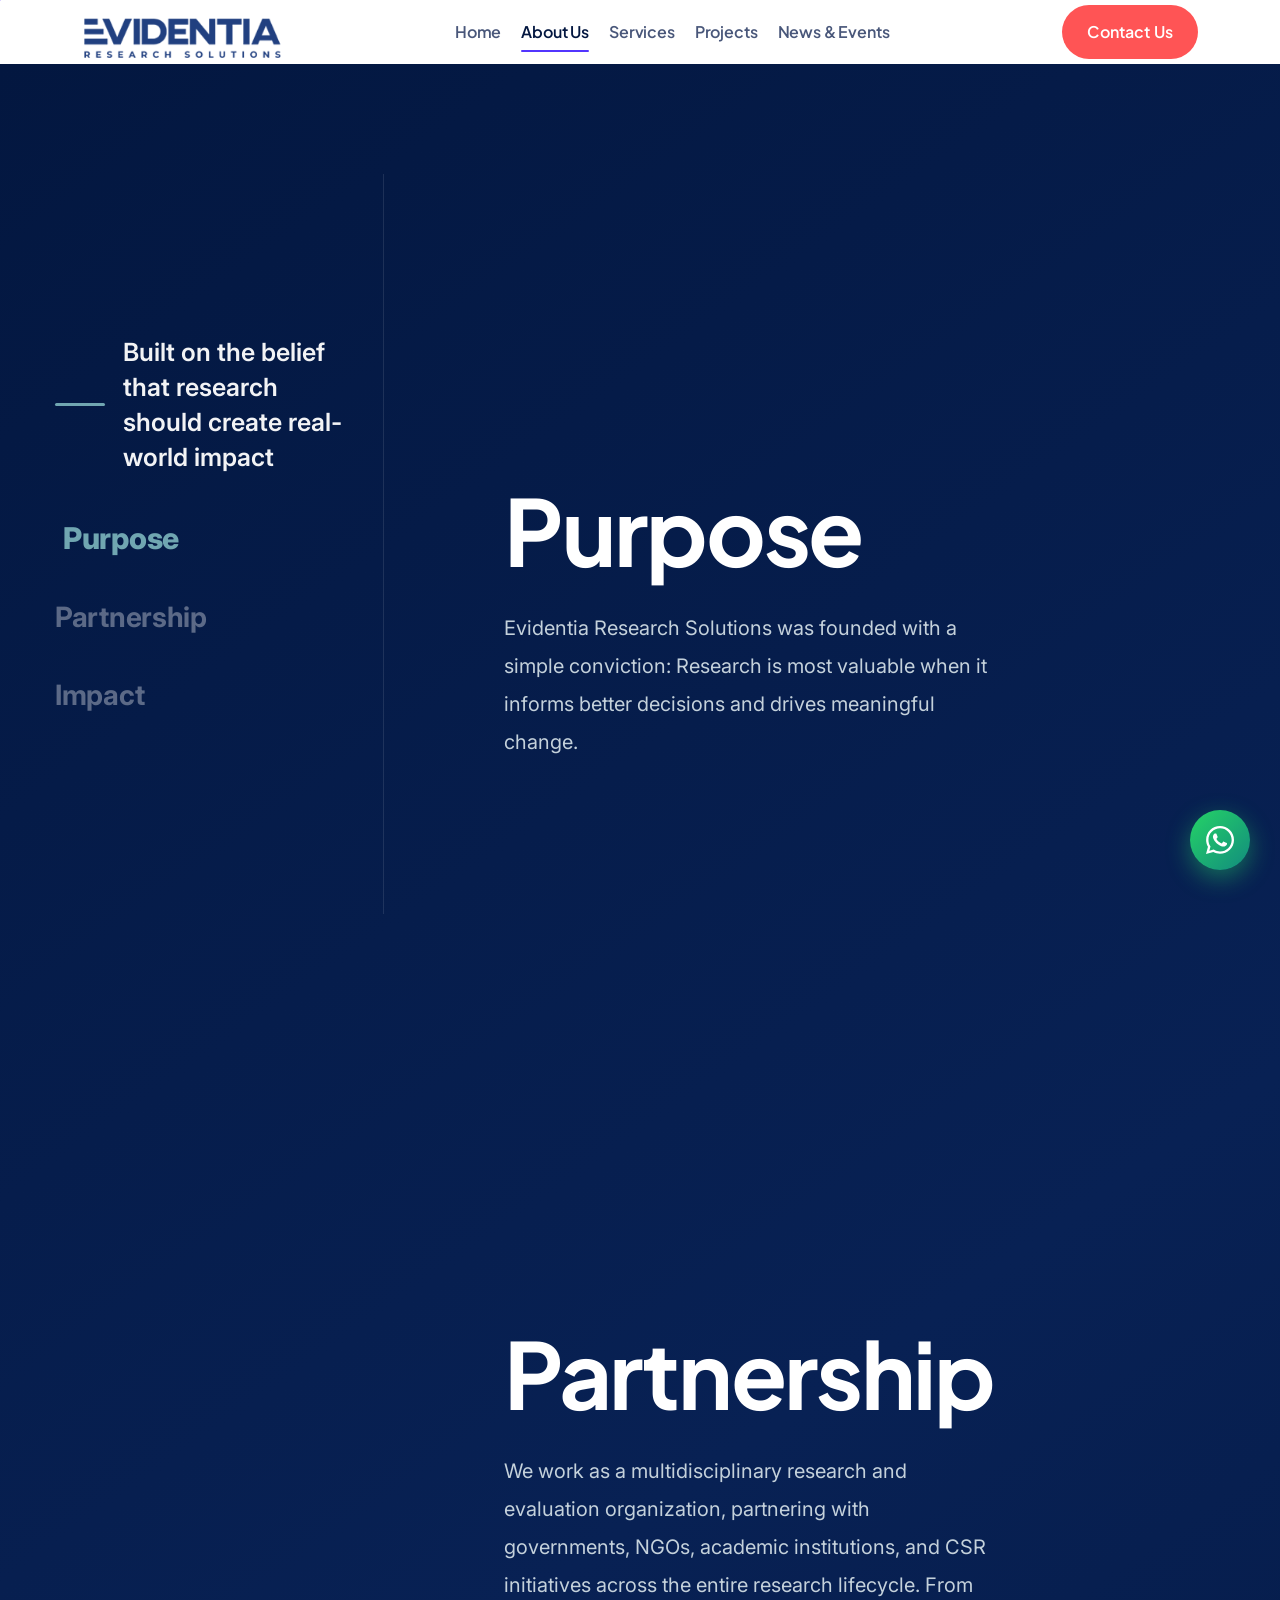
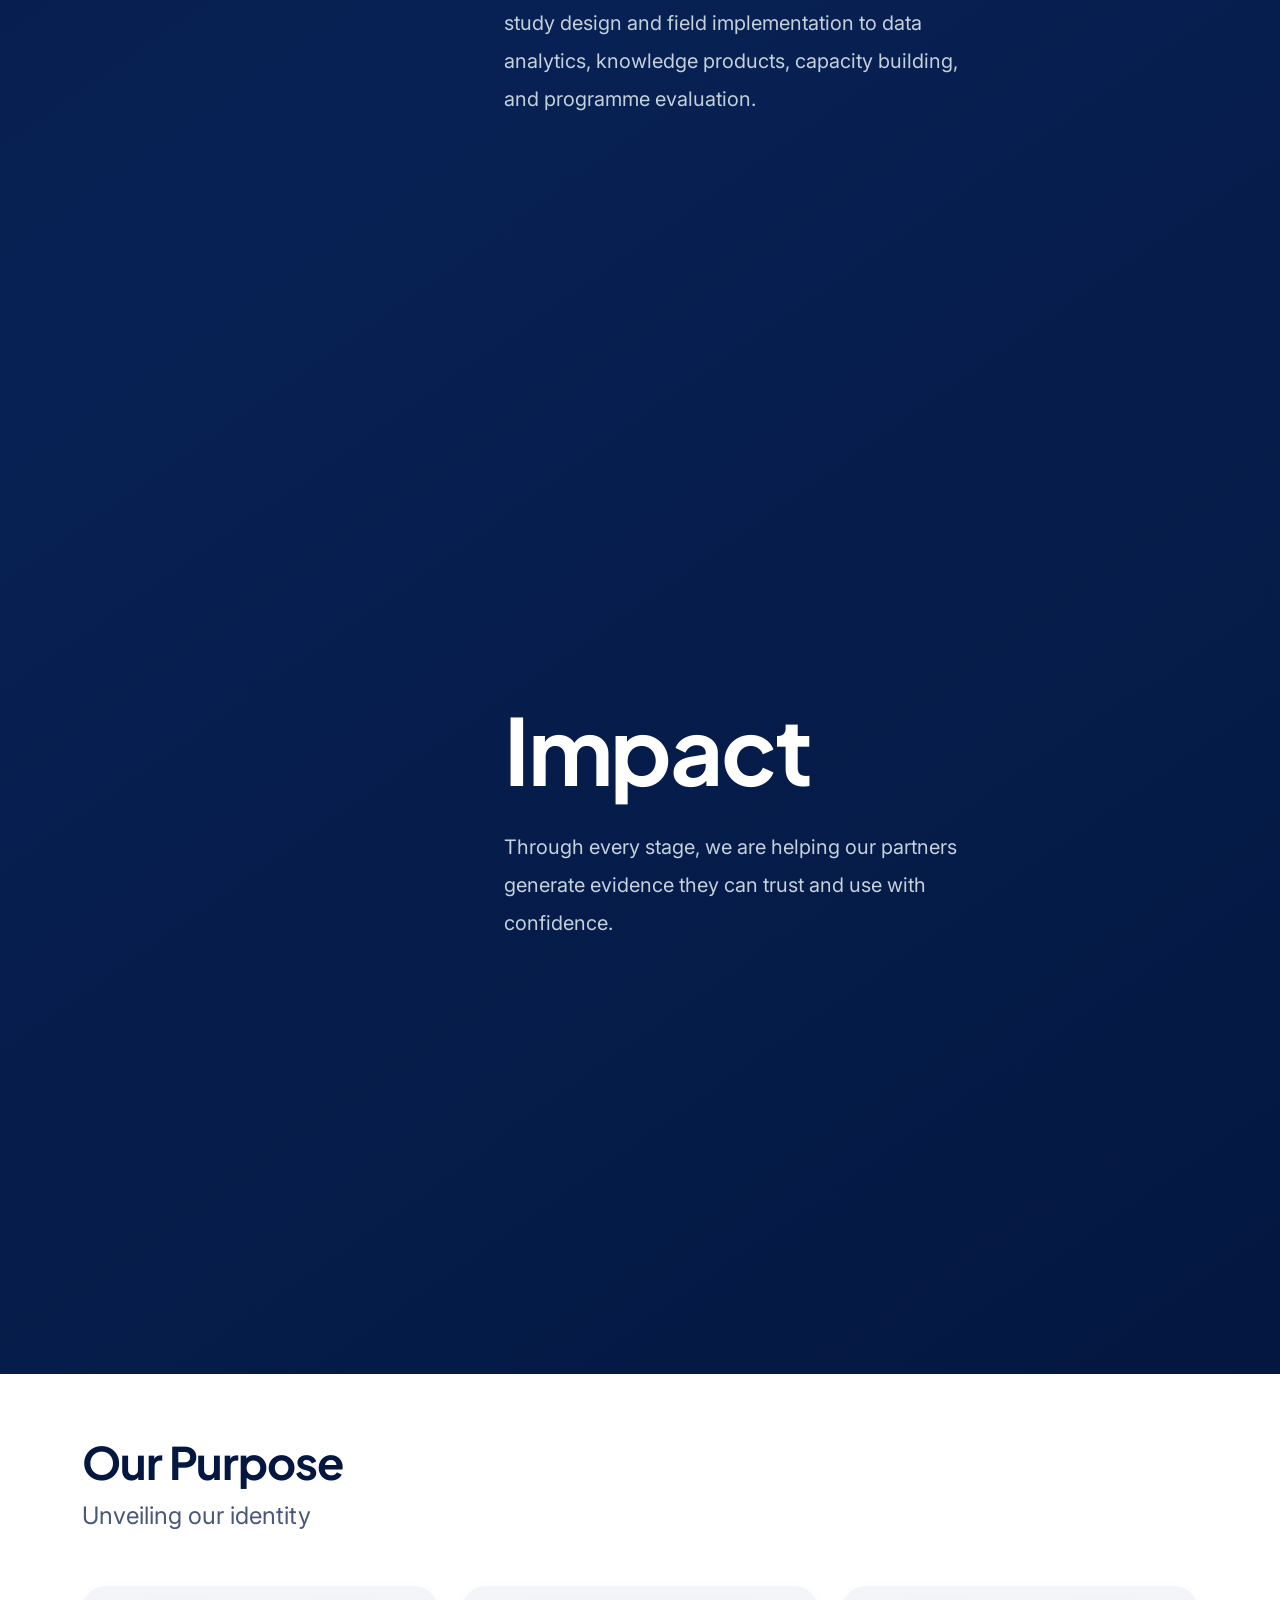
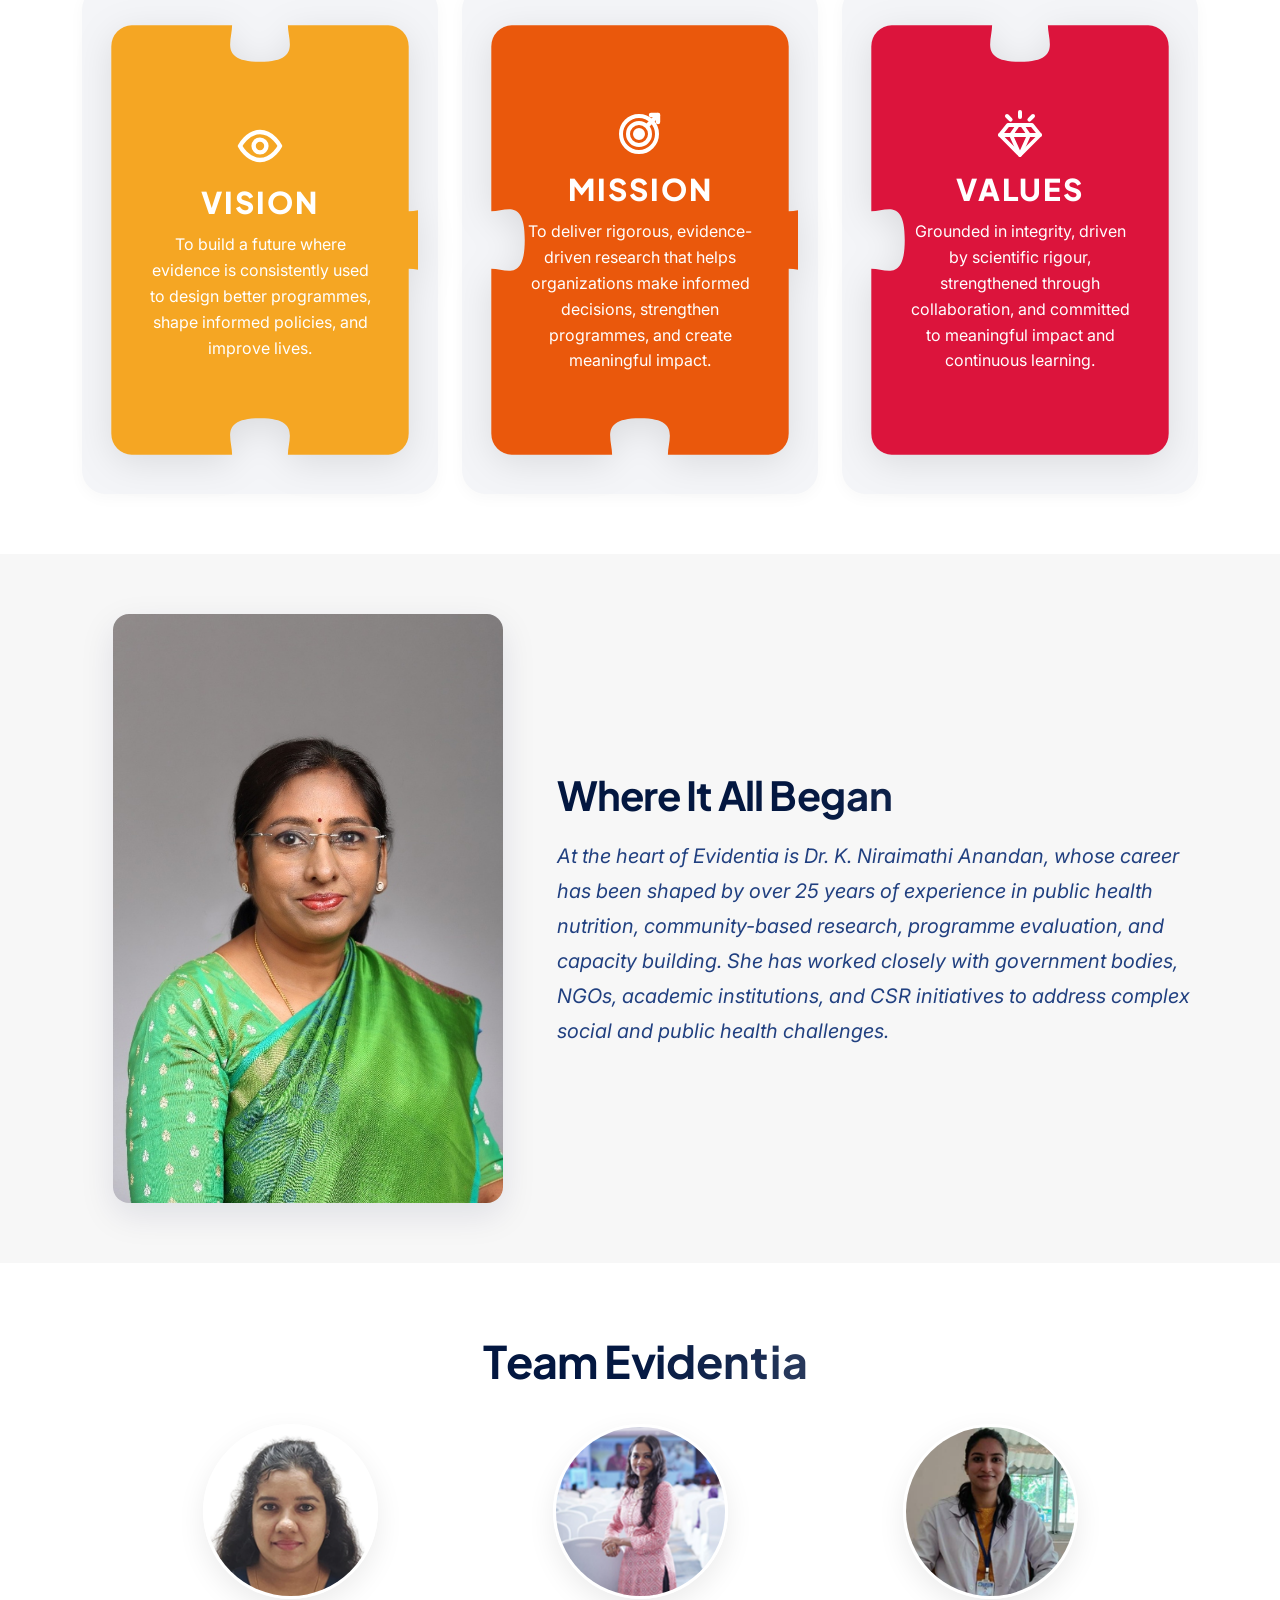
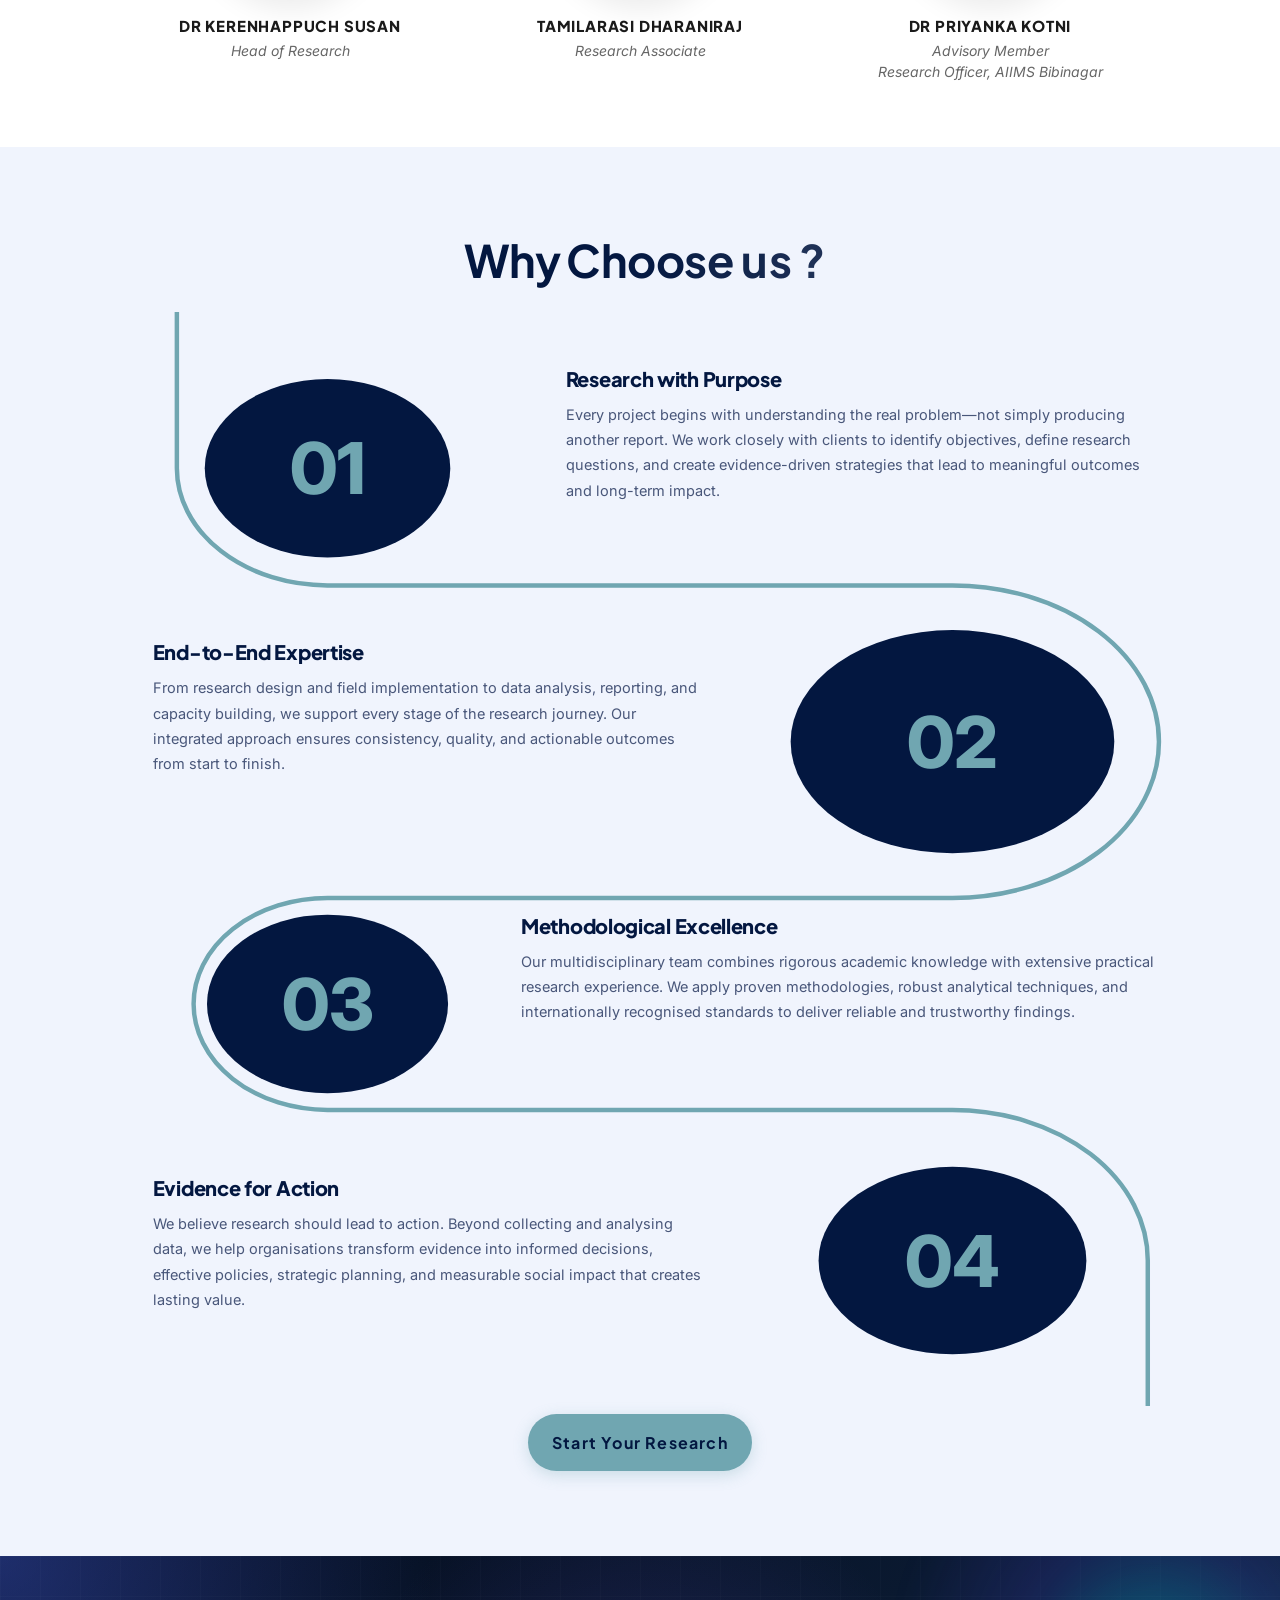
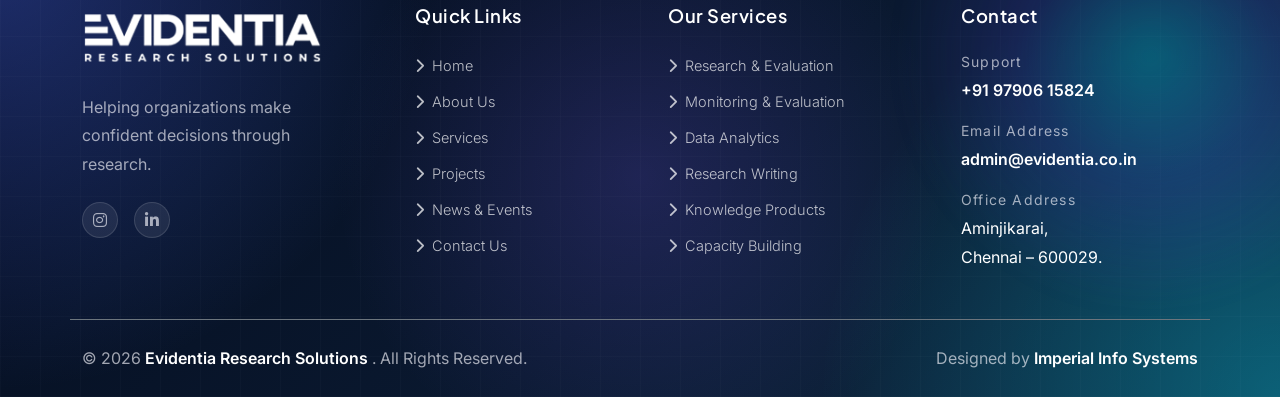
==== commit a0a3156a: "style: update typography, layout, and add assets and custom CSS" ====
--- a/about.html
+++ b/about.html
@@ -417,28 +417,27 @@
                     class="row flex-row-reverse justify-content-lg-between justify-content-center g-4 align-items-center">
                     <div class="col-xl-7 col-lg-7">
                         <div class="about-content">
-                            <div class="section-title text-lg-start text-center mb-4 about-clarent">
-
-                                <h2 class="mb-xxl-4 mb-3 wow fadeInUp black fw-bold visible-slowly-right "
+                            <div class="section-title text-lg-start text-center mb-0 about-clarent">
+
+                                <h2 class="mb-xxl-4 mb-3 wow fadeInUp black fw-bold visible-slowly-right"
                                     data-wow-delay=".3s">
                                     Where It All Began
                                 </h2>
-                                <p class="pra fs-seven" style="color: #214080; font-size: 20px; text-align: justify;">
-                                    <i> At the heart of Evidentia is Dr. K. Niraimathi Anandan, whose career has been shaped
+                                <p class="pra fs-seven mb-0" style="color: #214080; font-size: 20px; line-height: 1.75; text-align: left;">
+                                    <i>At the heart of Evidentia is Dr. K. Niraimathi Anandan, whose career has been shaped
                                     by over 25 years of experience in public health nutrition, community-based research,
                                     programme evaluation, and capacity building. She has worked closely with government
                                     bodies, NGOs, academic institutions, and CSR initiatives to address complex social
                                     and public health challenges.</i>
-
                                 </p>
                                 
                             </div>
                         </div>
                     </div>
                     <div class="col-xl-5 col-lg-5">
-                        <div class="about-thumb position-relative w-100 text-center" style="background: transparent;">
-                            <img src="assets/img/blog/dr-niraimathi-founder.jpg" alt="Dr. K. Niraimathi Anandan - Evidentia Leadership & Founder" class="w-100"
-                                style="border-radius: 16px; box-shadow: 0 10px 30px rgba(3, 23, 64, 0.08); width: 100%; height: auto; display: block;">
+                        <div class="about-thumb position-relative w-100 text-center d-flex justify-content-center" style="background: transparent;">
+                            <img src="assets/img/blog/dr-niraimathi-founder.jpg" alt="Dr. K. Niraimathi Anandan - Evidentia Leadership & Founder"
+                                style="border-radius: 16px; box-shadow: 0 12px 35px rgba(3, 23, 64, 0.1); max-width: 390px; width: 100%; height: auto; display: block;">
                            
                         </div>
                     </div>
--- a/assets/css/custom.css
+++ b/assets/css/custom.css
@@ -3586,7 +3586,7 @@
 }
 
 .charity-left-img-wrap img {
-    max-height: 190px;
+    max-height: 300px;
     width: 100%;
     object-fit: cover;
     border-radius: 8px;
@@ -3699,45 +3699,96 @@
     border: none !important;
     outline: none !important;
     background: transparent !important;
-    font-family: "Inter", sans-serif;
+    font-family: "Plus Jakarta Sans", "Inter", sans-serif;
     font-size: 15px;
+    font-weight: 500;
     color: #031740;
-    height: 42px;
-    line-height: 40px;
+    height: 44px;
+    line-height: 42px;
     padding-left: 0;
-    padding-right: 25px;
+    padding-right: 28px;
     float: none;
+    cursor: pointer;
+}
+
+.charity-select-wrap .nice-select .current {
+    color: #031740;
+    font-weight: 600;
+    font-size: 15px;
+    display: block;
 }
 
 .charity-select-wrap .nice-select:after {
     border-bottom: 2px solid #70A6B1 !important;
     border-right: 2px solid #70A6B1 !important;
     right: 8px !important;
-    width: 7px !important;
-    height: 7px !important;
+    width: 8px !important;
+    height: 8px !important;
+    margin-top: -5px !important;
+    transition: transform 0.25s ease;
+}
+
+.charity-select-wrap .nice-select.open:after {
+    transform: rotate(-135deg) !important;
 }
 
 .charity-select-wrap .nice-select .list {
-    border-radius: 8px;
-    box-shadow: 0 10px 30px rgba(3, 23, 64, 0.15);
-    border: 1px solid rgba(112, 166, 177, 0.25);
-    width: 100%;
-    margin-top: 4px;
+    background: #ffffff !important;
+    border-radius: 14px !important;
+    box-shadow: 0 18px 45px rgba(3, 23, 64, 0.16) !important;
+    border: 1px solid rgba(112, 166, 177, 0.28) !important;
+    width: calc(100% + 32px) !important;
+    left: -32px !important;
+    right: 0 !important;
+    margin-top: 8px !important;
+    padding: 8px !important;
+    z-index: 1000 !important;
+    overflow: hidden !important;
 }
 
 .charity-select-wrap .nice-select .option {
-    font-family: "Inter", sans-serif;
-    font-size: 14.5px;
-    color: #031740;
-    padding-left: 14px;
-    padding-right: 14px;
+    font-family: "Plus Jakarta Sans", "Inter", sans-serif !important;
+    font-size: 14.5px !important;
+    font-weight: 500 !important;
+    color: #031740 !important;
+    padding: 10px 14px !important;
+    line-height: 1.45 !important;
+    min-height: auto !important;
+    border: none !important;
+    border-radius: 8px !important;
+    margin-bottom: 3px !important;
+    transition: all 0.2s ease !important;
+    display: flex !important;
+    align-items: center !important;
+    background: transparent;
+}
+
+.charity-select-wrap .nice-select .option:last-child {
+    margin-bottom: 0 !important;
+}
+
+/* Hide redundant placeholder option inside dropdown list */
+.charity-select-wrap .nice-select .option.disabled {
+    display: none !important;
 }
 
 .charity-select-wrap .nice-select .option:hover,
-.charity-select-wrap .nice-select .option.focus,
-.charity-select-wrap .nice-select .option.selected.focus {
-    background-color: #F0F4FD;
-    color: #70A6B1;
+.charity-select-wrap .nice-select .option.focus {
+    background-color: #F0F4FD !important;
+    color: #70A6B1 !important;
+    font-weight: 600 !important;
+    padding-left: 18px !important;
+}
+
+.charity-select-wrap .nice-select .option.selected {
+    background-color: rgba(112, 166, 177, 0.14) !important;
+    color: #031740 !important;
+    font-weight: 700 !important;
+}
+
+.charity-select-wrap .nice-select .option.selected:hover {
+    background-color: #F0F4FD !important;
+    color: #70A6B1 !important;
 }
 
 .charity-select {
@@ -5805,140 +5856,85 @@
 .projects-split-hero-wrap {
     position: relative;
     width: 100%;
-    max-width: 520px;
+    max-width: 560px;
     height: 460px;
     margin: 0 auto;
 }
 
-/* Background Floating Color Accent Dots */
-.split-accent-dot {
+/* One stage holds the whole photo. Each pill shows the same
+   photo at its own stage position, so the three cuts line up
+   as one continuous image. The stage is tilted once. */
+.projects-split-stage {
     position: absolute;
-    border-radius: 50%;
-    z-index: 1;
-    pointer-events: none;
-    animation: splitDotFloat 4s ease-in-out infinite alternate;
-}
-
-.split-dot-teal {
-    width: 16px;
-    height: 16px;
-    background: #70A6B1;
-    top: 25px;
-    left: 5px;
-}
-
-.split-dot-orange {
-    width: 22px;
-    height: 22px;
-    background: #FF6F61;
-    bottom: 35px;
-    right: 10px;
-    animation-delay: 1s;
-}
-
-.split-dot-green {
-    width: 14px;
-    height: 14px;
-    background: #28A745;
-    top: 55%;
-    left: -20px;
-    animation-delay: 2s;
-}
-
-.split-dot-blue {
-    width: 12px;
-    height: 12px;
-    background: #031740;
-    top: 15px;
-    right: 70px;
-    animation-delay: 0.5s;
-}
-
-@keyframes splitDotFloat {
-    0% {
-        transform: translateY(0px);
-    }
-
-    100% {
-        transform: translateY(-8px);
-    }
-}
-
-/* 3 Slanted Pill Cuts Container */
-.projects-split-stage {
-    position: relative;
-    width: 100%;
-    height: 100%;
+    left: 50%;
+    top: 50%;
+    width: 520px;
+    height: 390px;
+    transform: translate(-50%, -50%) rotate(-35deg);
 }
 
 .projects-split-pill {
     position: absolute;
     overflow: hidden;
-    border-radius: 120px;
     border: 4px solid #ffffff;
+    background-color: #f3f4f6;
     box-shadow: 0 18px 42px rgba(3, 23, 64, 0.16);
-    z-index: 2;
     transition: transform 0.4s cubic-bezier(0.165, 0.84, 0.44, 1), box-shadow 0.4s ease;
-    background-color: #f3f4f6;
 }
 
 .projects-split-pill:hover {
-    transform: rotate(-35deg) translateY(-8px) scale(1.02) !important;
+    transform: translateY(-8px) scale(1.02);
     box-shadow: 0 24px 55px rgba(3, 23, 64, 0.24);
-    z-index: 3;
-}
-
-/* Pill 1 (Left Cut) */
+}
+
+/* Pill 1 (left) */
 .projects-split-pill-1 {
-    width: 30%;
-    height: 72%;
-    left: 4%;
-    top: 18%;
-    transform: rotate(-35deg);
-}
-
-/* Pill 2 (Middle Cut - Longest) */
+    left: 10px;
+    top: 70px;
+    width: 156px;
+    height: 280px;
+    border-radius: 78px;
+}
+
+/* Pill 2 (middle, tallest) */
 .projects-split-pill-2 {
-    width: 32%;
-    height: 94%;
-    left: 34%;
-    top: 3%;
-    transform: rotate(-35deg);
-}
-
-/* Pill 3 (Right Cut) */
+    left: 174px;
+    top: 10px;
+    width: 166px;
+    height: 370px;
+    border-radius: 83px;
+}
+
+/* Pill 3 (right) */
 .projects-split-pill-3 {
-    width: 30%;
-    height: 75%;
-    left: 65%;
-    top: 14%;
-    transform: rotate(-35deg);
-}
-
-/* Inner Image Canvas inside each Pill Cut */
+    left: 348px;
+    top: 50px;
+    width: 151px;
+    height: 300px;
+    border-radius: 75px;
+}
+
+/* Full-stage photo inside each pill, offset to its stage position
+   (offset = pill position + 4px border) */
 .projects-split-img-inner {
     position: absolute;
     width: 520px;
-    height: 460px;
-    transform-origin: center center;
+    height: 390px;
 }
 
 .projects-split-pill-1 .projects-split-img-inner {
-    left: -20.8px;
-    top: -82.8px;
-    transform: rotate(35deg);
+    left: -14px;
+    top: -74px;
 }
 
 .projects-split-pill-2 .projects-split-img-inner {
-    left: -176.8px;
-    top: -13.8px;
-    transform: rotate(35deg);
+    left: -178px;
+    top: -14px;
 }
 
 .projects-split-pill-3 .projects-split-img-inner {
-    left: -338px;
-    top: -64.4px;
-    transform: rotate(35deg);
+    left: -352px;
+    top: -54px;
 }
 
 .projects-split-img-inner img {
@@ -5948,31 +5944,26 @@
     display: block;
 }
 
-/* Responsive adjustments for mobile screens */
+/* Responsive: scale the whole stage down, keep the same layout */
+@media (max-width: 767.98px) {
+    .projects-split-hero-wrap {
+        height: 360px;
+        max-width: 420px;
+    }
+
+    .projects-split-stage {
+        transform: translate(-50%, -50%) rotate(-35deg) scale(0.74);
+    }
+}
+
 @media (max-width: 575.98px) {
     .projects-split-hero-wrap {
-        height: 360px;
-        max-width: 380px;
-    }
-
-    .projects-split-img-inner {
-        width: 380px;
-        height: 360px;
-    }
-
-    .projects-split-pill-1 .projects-split-img-inner {
-        left: -15.2px;
-        top: -64.8px;
-    }
-
-    .projects-split-pill-2 .projects-split-img-inner {
-        left: -129.2px;
-        top: -10.8px;
-    }
-
-    .projects-split-pill-3 .projects-split-img-inner {
-        left: -247px;
-        top: -50.4px;
+        height: 320px;
+        max-width: 360px;
+    }
+
+    .projects-split-stage {
+        transform: translate(-50%, -50%) rotate(-35deg) scale(0.64);
     }
 }
 
@@ -6266,7 +6257,6 @@
        3. PROJECTS PAGE (projects.html)
        ------------------------------------------------------------ */
     .projects-split-hero-wrap {
-        height: 310px !important;
         margin: 15px auto 0 !important;
     }
 
@@ -6727,7 +6717,7 @@
     }
 
     .charity-left-img-wrap img {
-        max-height: 150px !important;
+        max-height: 220px !important;
     }
 
     .charity-right-panel {
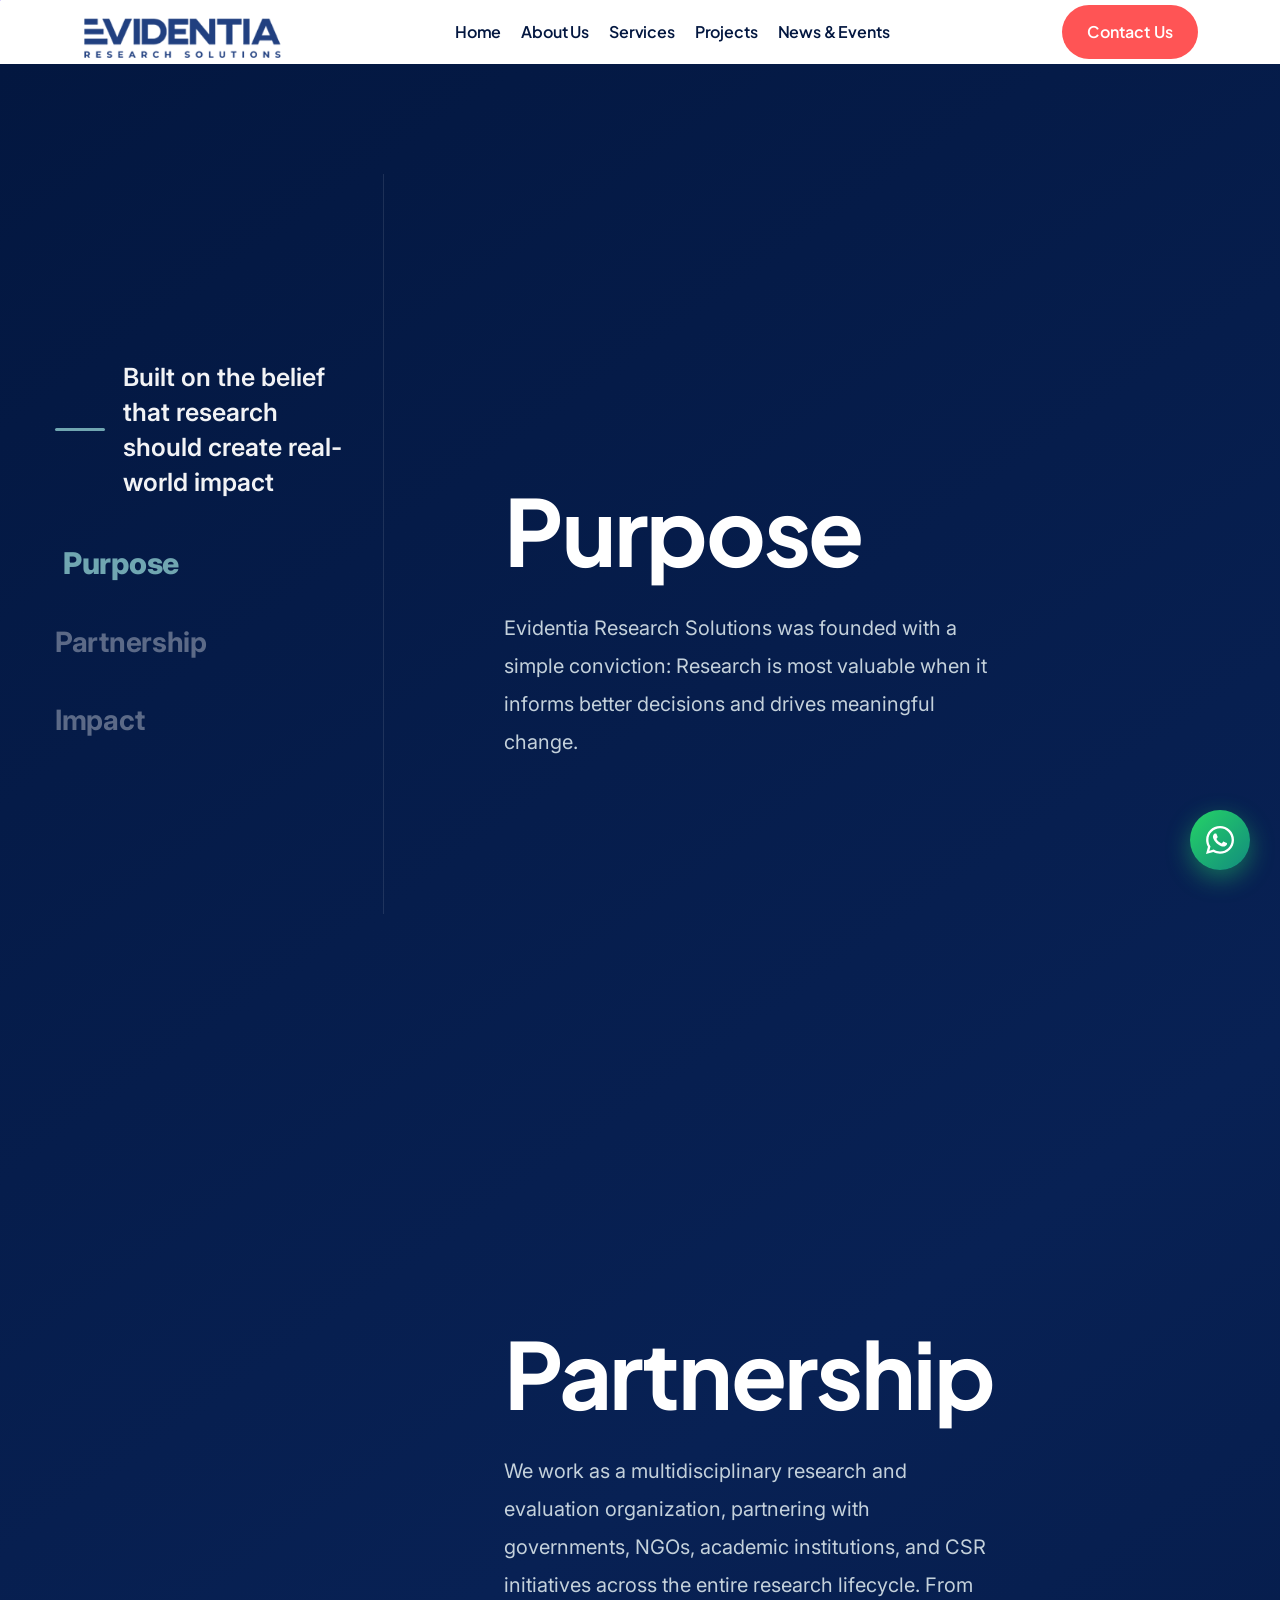
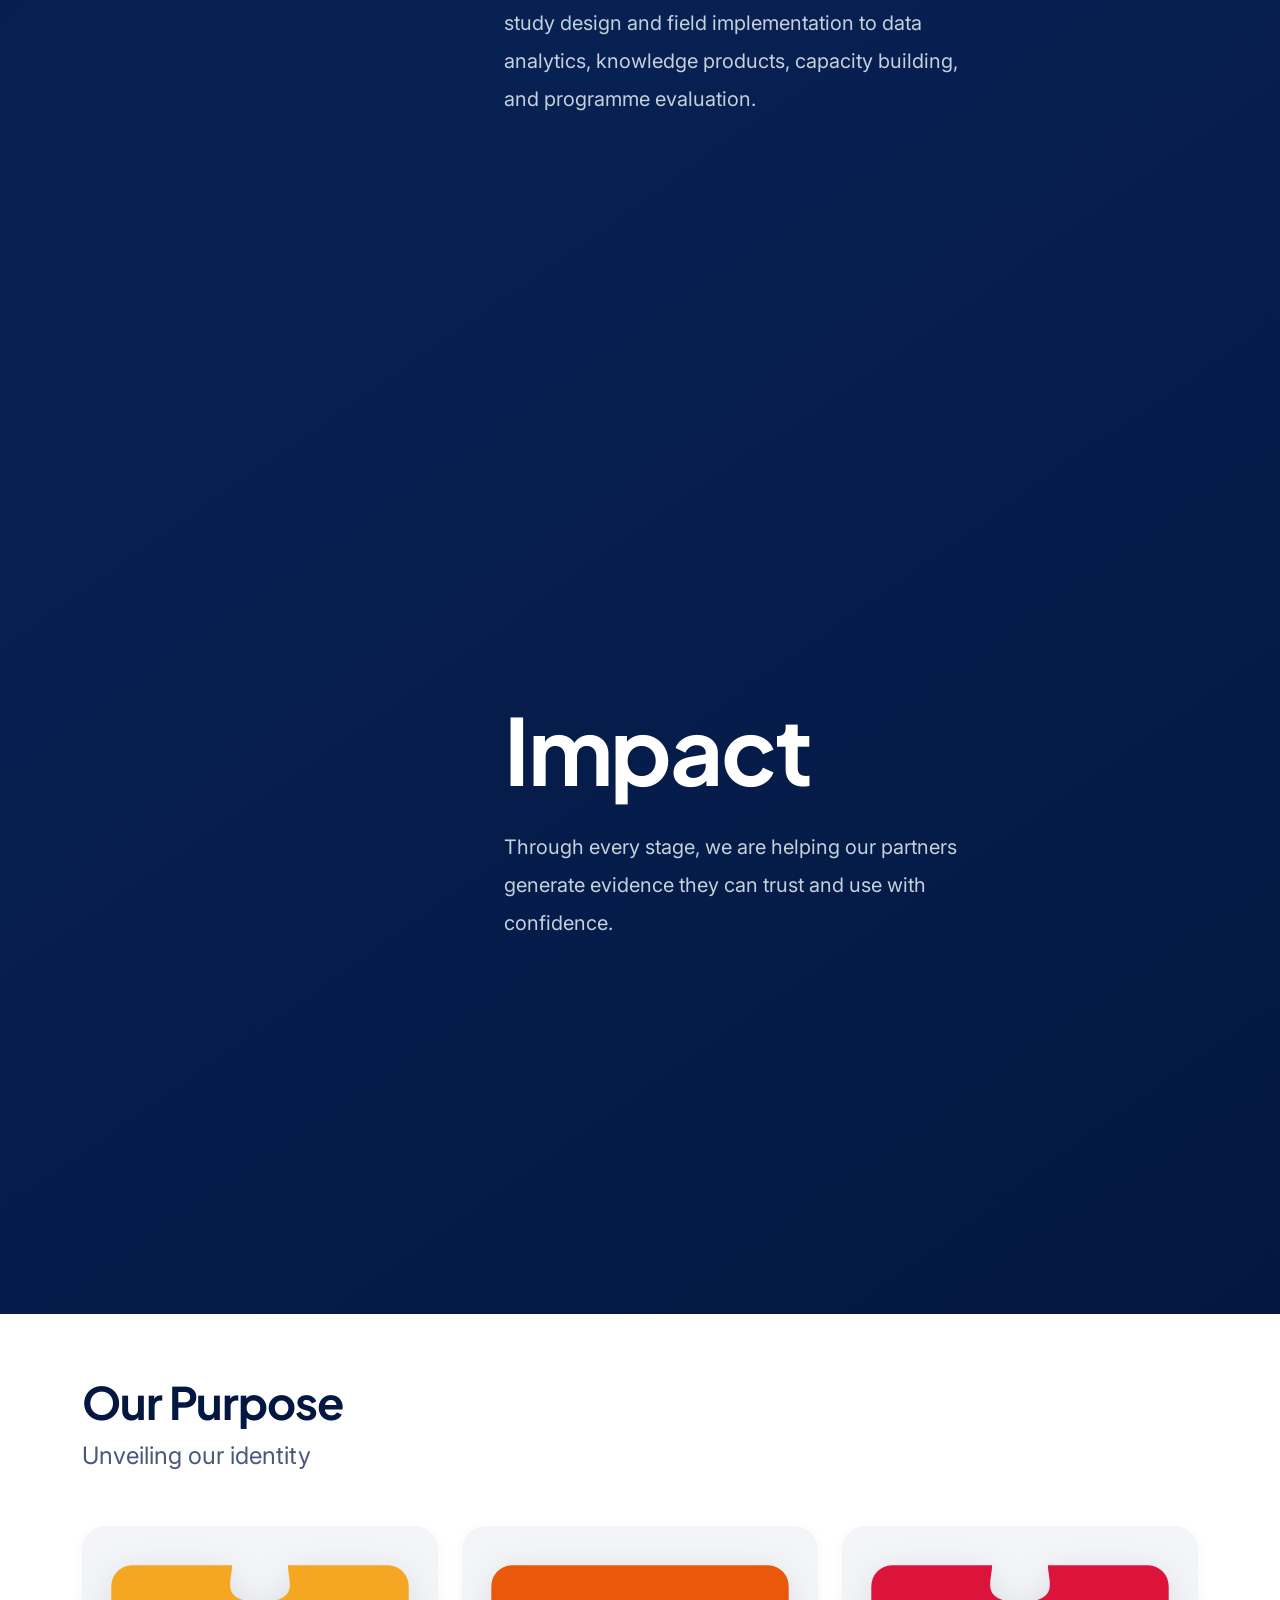
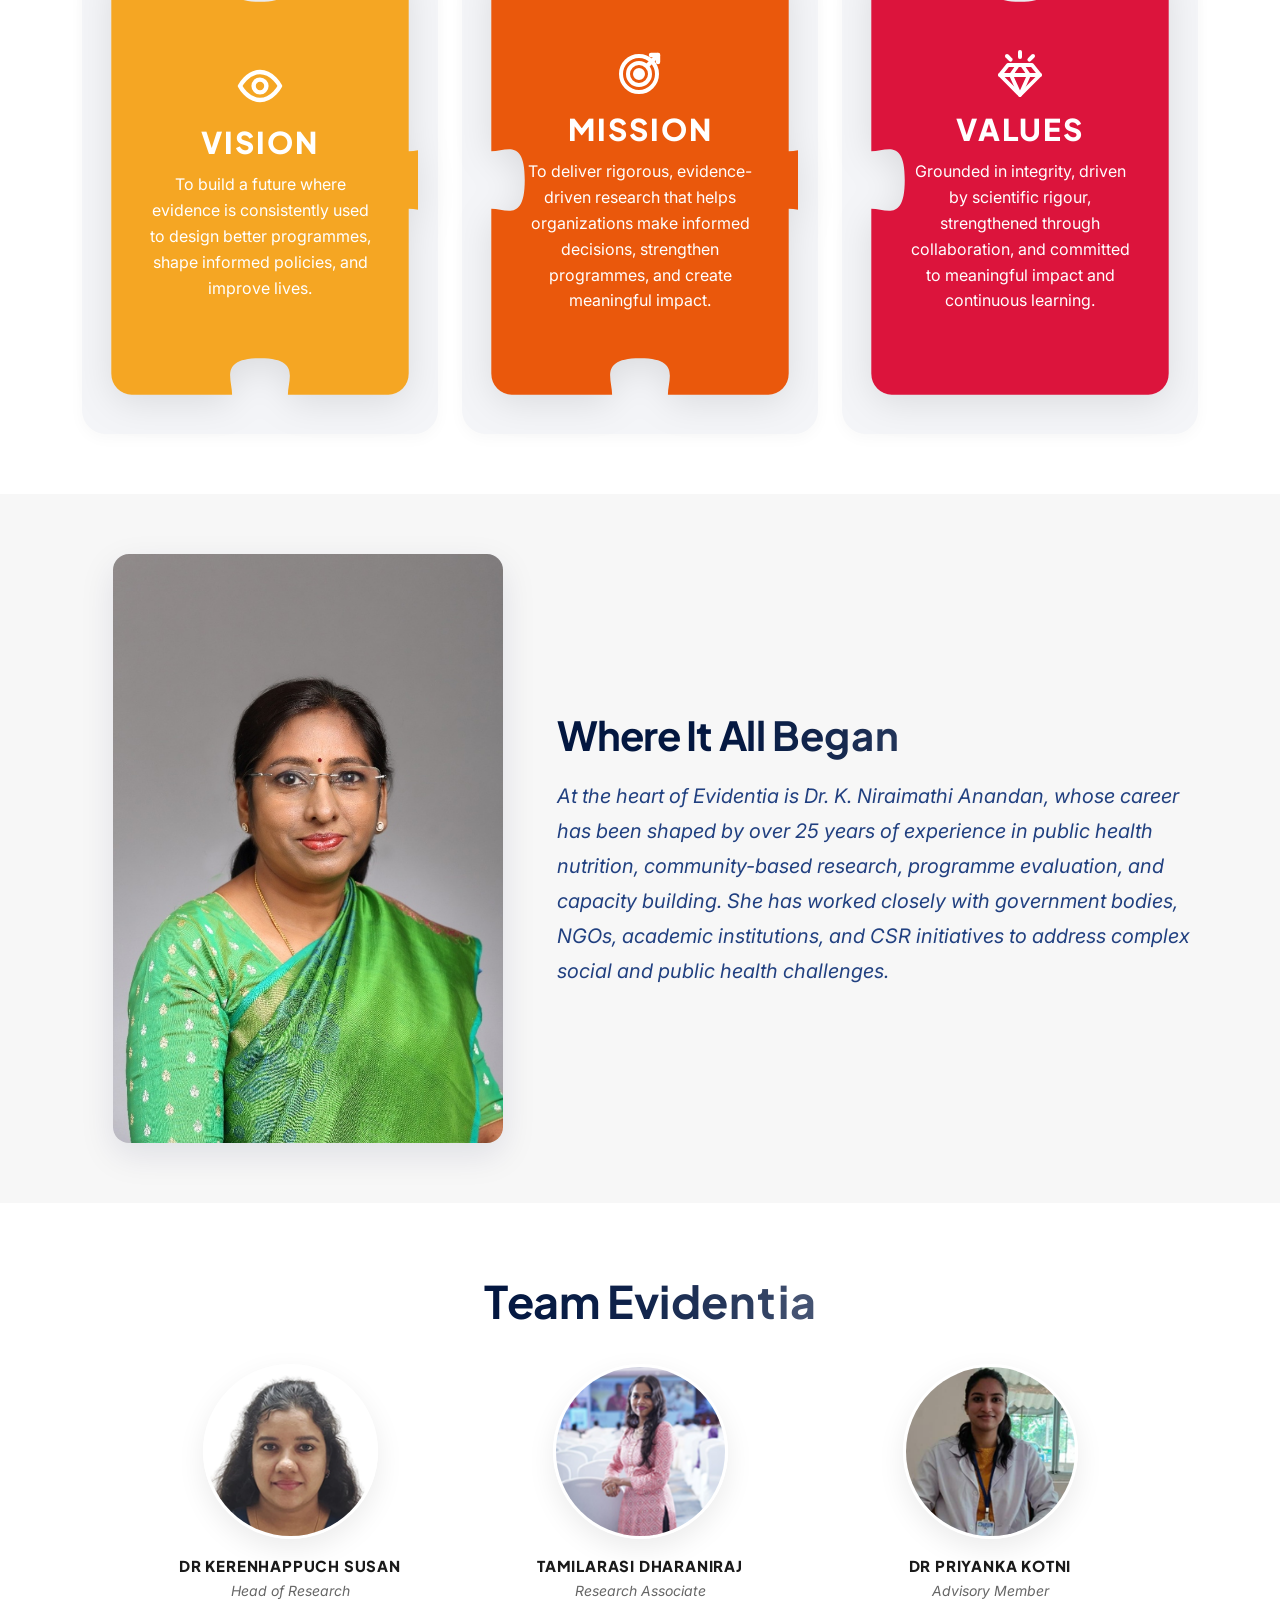
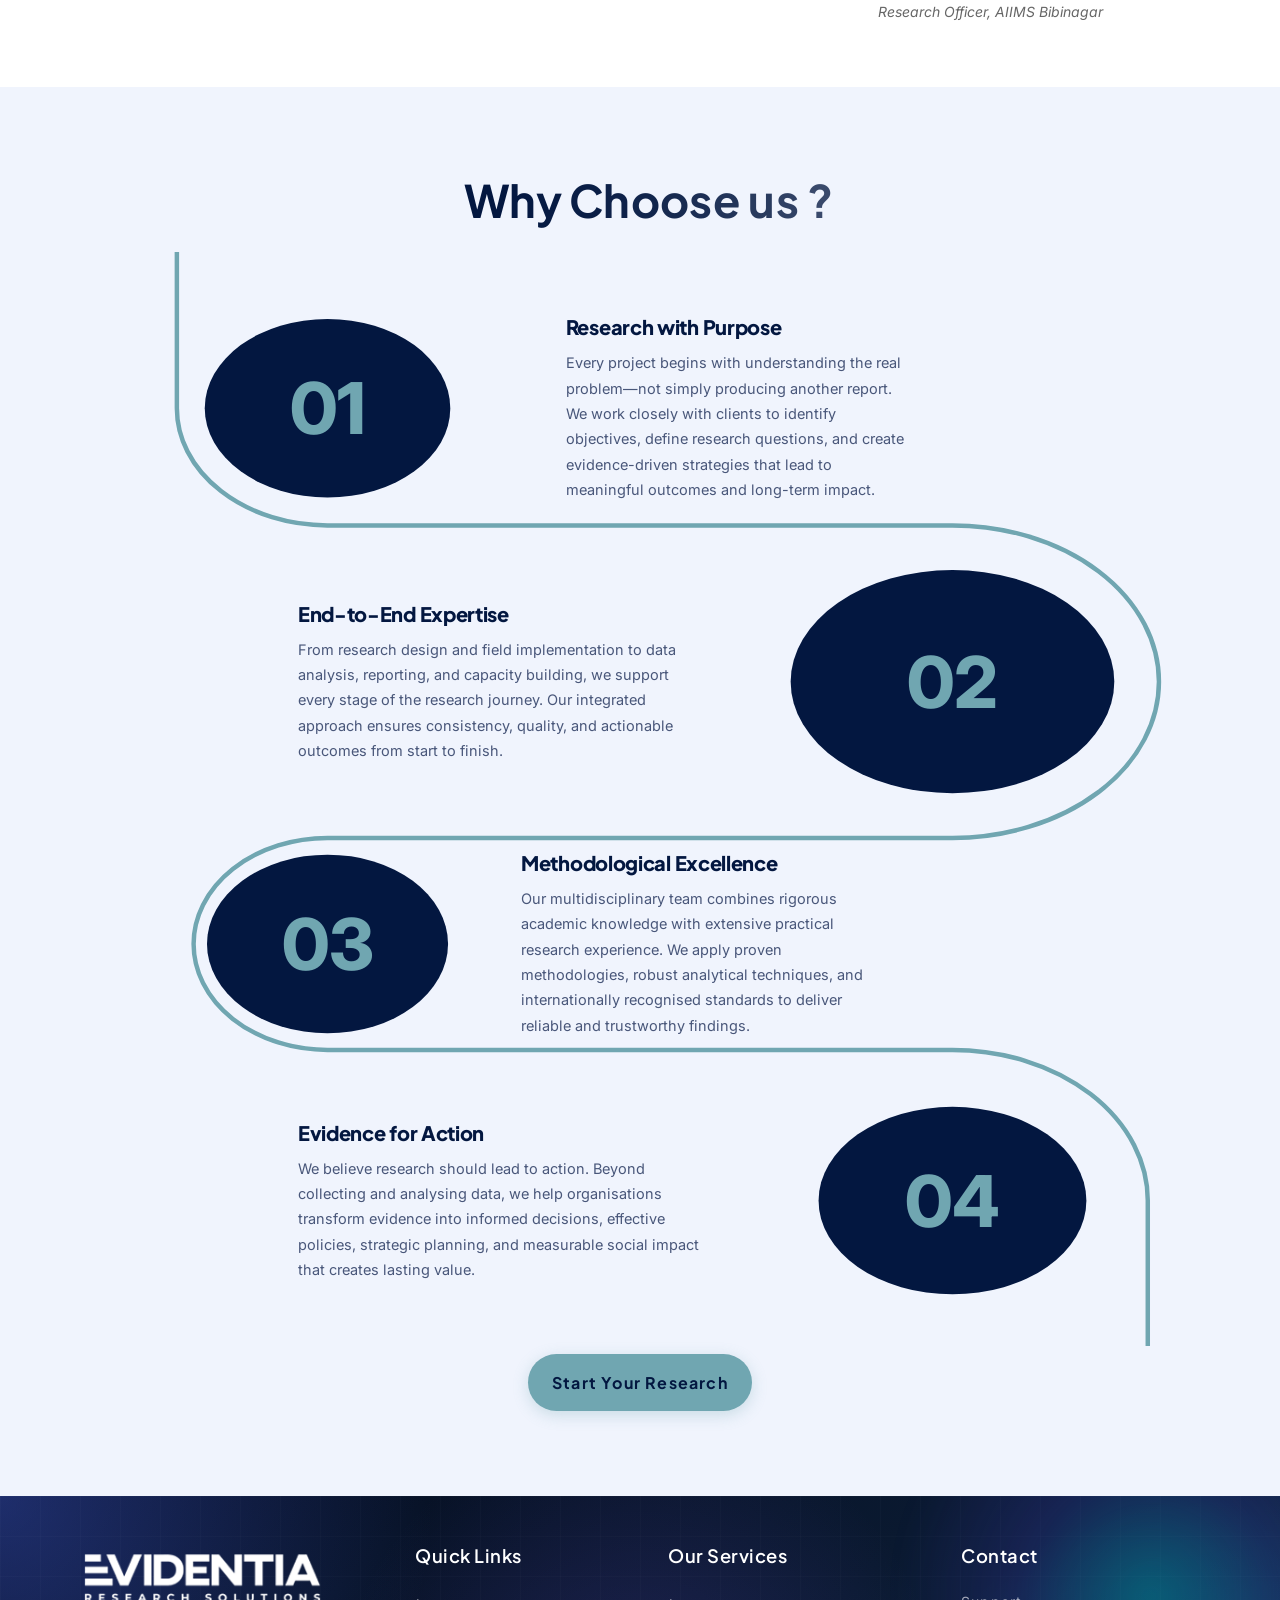
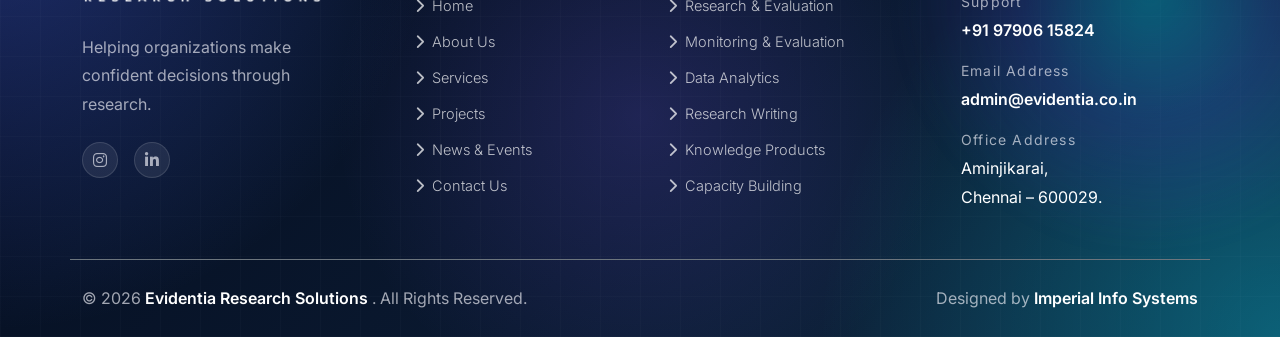
==== commit 64e58e53: "fix: remove arrow icon from Share Your Experience button" ====
--- a/about.html
+++ b/about.html
@@ -9,7 +9,7 @@
     <meta name="viewport" content="width=device-width, initial-scale=1">
     <meta name="author" content="Evedentia">
     <meta name="description"
-        content="The Clarent360 Information Assurance Program (IAP) provides an integrated framework that embeds security, privacy, and risk governance into organizational operations, systems development, and business initiatives.">
+        content="The Evidentia Information Assurance Program (IAP) provides an integrated framework that embeds security, privacy, and risk governance into organizational operations, systems development, and business initiatives.">
     <!-- ======== Page title ============ -->
     <title>About Us | Evedentia</title>
     <!--<< Favcion >>-->
@@ -44,43 +44,15 @@
             <div class="spinner">
             </div>
             <div class="txt-loading">
-                <span data-text-preloader="T" class="letters-loading">
-                    C
-                </span>
-                <span data-text-preloader="E" class="letters-loading">
-                    L
-                </span>
-                <span data-text-preloader="C" class="letters-loading">
-                    A
-                </span>
-                <span data-text-preloader="M" class="letters-loading">
-                    R
-                </span>
-                <span data-text-preloader="O" class="letters-loading">
-                    E
-                </span>
-                <span data-text-preloader="O" class="letters-loading">
-                    N
-                </span>
-                <span data-text-preloader="O" class="letters-loading">
-                    T
-                </span>
-
-                <span data-text-preloader="O" class="letters-loading">
-
-                </span>
-
-                <span data-text-preloader="O" class="letters-loading">
-                    3
-                </span>
-
-                <span data-text-preloader="O" class="letters-loading">
-                    6
-                </span>
-
-                <span data-text-preloader="O" class="letters-loading">
-                    0
-                </span>
+                <span data-text-preloader="E" class="letters-loading">E</span>
+                <span data-text-preloader="V" class="letters-loading">V</span>
+                <span data-text-preloader="I" class="letters-loading">I</span>
+                <span data-text-preloader="D" class="letters-loading">D</span>
+                <span data-text-preloader="E" class="letters-loading">E</span>
+                <span data-text-preloader="N" class="letters-loading">N</span>
+                <span data-text-preloader="T" class="letters-loading">T</span>
+                <span data-text-preloader="I" class="letters-loading">I</span>
+                <span data-text-preloader="A" class="letters-loading">A</span>
             </div>
             <p class="text-center">Loading</p>
         </div>
@@ -729,4 +701,4 @@
 
 </body>
 
-</html>+</html>
--- a/assets/css/custom.css
+++ b/assets/css/custom.css
@@ -657,6 +657,17 @@
         height: 22px;
         font-size: 12px;
     }
+}
+
+/* Loading screen: keep the text, hide the sliding curtain lines and the spinner circle,
+   and blur the page behind it */
+.preloader .loader,
+.preloader .animation-preloader .spinner {
+    display: none !important;
+}
+
+.preloader {
+    background: #ffffff !important;
 }
 
 /* Permanently hide the mobile-specific data clone so it never renders on desktop or mobile layouts */
@@ -3167,6 +3178,13 @@
     margin: 0;
 }
 
+/* Latest Initiatives heading: centred, year sits below the title */
+.ps-events-heading-center {
+    flex-direction: column;
+    justify-content: center;
+    text-align: center;
+}
+
 .ps-events-heading-2025 {
     margin-top: 60px;
     margin-bottom: 35px;
@@ -3198,6 +3216,8 @@
    Events Section: Dark Gradient Cards Theme
    ========================================================================== */
 .ps-events-item {
+    position: relative;
+    isolation: isolate;
     background: linear-gradient(145deg, #031740 0%, #082154 50%, #031740 100%) !important;
     padding: 40px 35px !important;
     border-top: 1px solid rgba(255, 255, 255, 0.15) !important;
@@ -3205,7 +3225,43 @@
     transition: all 0.3s ease;
 }
 
-.ps-events-item:first-of-type {
+/* Sparkle layer: twinkling star specks over the navy card */
+.ps-events-item::after {
+    content: "";
+    position: absolute;
+    inset: 0;
+    z-index: -1;
+    border-radius: inherit;
+    pointer-events: none;
+    background-image:
+        radial-gradient(circle, #ffffff 0 1.6px, transparent 2.6px),
+        radial-gradient(circle, #70A6B1 0 1.4px, transparent 2.4px),
+        radial-gradient(circle, #ffffff 0 1.2px, transparent 2.2px),
+        radial-gradient(circle, #ffffff 0 1.8px, transparent 2.8px);
+    background-size: 170px 150px, 230px 190px, 110px 95px, 310px 260px;
+    background-position: 14px 22px, 120px 70px, 62px 120px, 230px 30px;
+    background-repeat: no-repeat;
+    animation: eventsSparkle 2.8s ease-in-out infinite alternate;
+}
+
+@keyframes eventsSparkle {
+    0% {
+        opacity: 0.25;
+        filter: drop-shadow(0 0 0 rgba(255, 255, 255, 0));
+    }
+    100% {
+        opacity: 1;
+        filter: drop-shadow(0 0 4px rgba(255, 255, 255, 0.9));
+    }
+}
+
+@media (prefers-reduced-motion: reduce) {
+    .ps-events-item::after {
+        animation: none;
+    }
+}
+
+.ps-events-heading + .ps-events-item {
     border-top-left-radius: 12px;
     border-top-right-radius: 12px;
 }
@@ -5240,38 +5296,31 @@
 .main-menu ul li a {
     font-size: 16px;
     font-weight: 600;
-    color: #49577A !important;
+    color: #031740 !important;
     padding: 24px 16px;
     position: relative;
     transition: all 0.3s ease;
     text-decoration: none;
 }
 
-.main-menu ul li a:hover,
+/* No active underline; hover uses the same orange as the site buttons */
 .main-menu ul li.active a,
 .main-menu ul li a.active {
     color: #031740 !important;
 }
 
-.main-menu ul li a::after {
-    content: "";
-    position: absolute;
-    bottom: 10px;
-    left: 16px;
-    right: 16px;
-    height: 3px;
-    background-color: #70A6B1;
-    border-radius: 4px;
-    opacity: 0;
-    transform: scaleX(0);
-    transition: all 0.3s ease;
-}
-
-.main-menu ul li.active a::after,
-.main-menu ul li a.active::after,
-.main-menu ul li a:hover::after {
-    opacity: 1;
-    transform: scaleX(1);
+/* Hide the blue bar that main.css draws under active menu links */
+#mobile-menu ul li.active>a::after,
+#mobile-menu ul li a.active::after,
+.main-menu ul li.active>a::after,
+.main-menu ul li a.active::after {
+    content: none !important;
+    display: none !important;
+}
+
+.main-menu ul li a:hover,
+.header-main .main-menu ul li a:hover {
+    color: #FF5455 !important;
 }
 
 
@@ -5671,13 +5720,13 @@
 /* Top and Bottom Spacing & Positioning for Blueprint Scroll Section */
 .ps-blueprint-section {
     padding-top: 110px;
-    padding-bottom: 100px;
+    padding-bottom: 40px;
 }
 
 .ps-blueprint-left {
     top: 120px !important;
     height: calc(100vh - 160px) !important;
-    padding: 40px 40px 80px 55px !important;
+    padding: 40px 40px 30px 55px !important;
     justify-content: center !important;
 }
 
@@ -5703,7 +5752,7 @@
 @media (max-width: 991px) {
     .ps-blueprint-section {
         padding-top: 90px;
-        padding-bottom: 60px;
+        padding-bottom: 30px;
     }
 
     .ps-blueprint-left {
@@ -6807,13 +6856,122 @@
     }
 }
 
-/* Life at Evidentia Additional Hanging Card Arcs */
-.card-arc-8 {
-    transform: translateY(24px) rotate(-2deg);
-}
-.card-arc-9 {
-    transform: translateY(14px) rotate(-3deg);
-}
-.card-arc-10 {
-    transform: translateY(2px) rotate(-4deg);
-}+/* Life at Evidentia: cards hang straight from the wire.
+   Their vertical position is set by a script (news-events.html)
+   so each pin sits on the wire at that card's centre. */
+.kids-learning-hero {
+    min-height: 0 !important;
+    padding-bottom: 0 !important;
+}
+
+.kids-scroll-wrapper {
+    position: relative !important;
+    bottom: auto !important;
+    margin-top: -48px;
+}
+
+.kids-scroll-track {
+    padding-top: 0 !important;
+    padding-bottom: 10px !important;
+}
+
+.kids-scroll-track .kids-floating-card {
+    transform: none !important;
+}
+
+.kids-scroll-track .kids-floating-card:hover {
+    transform: translateY(-10px) scale(1.04) !important;
+}
+/* Our Impact (index): dots and hovered numbers use the website blue */
+.network-section .netwrok-items i.fa-circle {
+    color: #031740 !important;
+}
+
+.network-section .netwrok-items:hover .content span {
+    color: #031740 !important;
+}
+
+/* Projects hero: light banner with a blue panel behind the text and the circle photo */
+/* One navy gradient box (same as the About page blueprint) holds the text and the circle photo.
+   The gradient sits on a single element, and the columns inside stay transparent. */
+.projects-hero-box {
+    display: grid;
+    grid-template-columns: 1fr 1fr;
+    gap: 0;
+    border-radius: 24px;
+    padding: 48px 44px;
+    background: linear-gradient(145deg, #031740 0%, #082154 50%, #031740 100%) !important;
+    box-shadow: 0 18px 42px rgba(3, 23, 64, 0.18);
+    overflow: hidden;
+}
+
+.projects-hero-box .projects-hero-panel {
+    background: none !important;
+    box-shadow: none !important;
+    border-radius: 0 !important;
+}
+
+.projects-hero-panel {
+    min-height: 380px;
+    display: flex;
+    flex-direction: column;
+    justify-content: center;
+}
+
+.projects-hero-panel-text {
+    padding-right: 24px;
+}
+
+.projects-hero-panel-image {
+    align-items: center;
+}
+
+.projects-hero-panel .gainlove-hero-headline {
+    color: #ffffff !important;
+}
+
+.projects-hero-panel .gainlove-hero-paragraph {
+    color: rgba(255, 255, 255, 0.85) !important;
+}
+
+.projects-circle-hero {
+    width: 360px;
+    height: 360px;
+    max-width: 100%;
+    border-radius: 50%;
+    overflow: hidden;
+    border: 8px solid #ffffff;
+    box-shadow: 0 16px 40px rgba(0, 0, 0, 0.3);
+}
+
+.projects-circle-hero img {
+    width: 100%;
+    height: 100%;
+    object-fit: cover;
+    display: block;
+}
+
+@media (max-width: 767px) {
+    .projects-hero-box {
+        grid-template-columns: 1fr;
+        padding: 28px 20px;
+    }
+
+    .projects-hero-panel {
+        min-height: auto;
+    }
+
+    .projects-circle-hero {
+        width: 260px;
+        height: 260px;
+    }
+}
+
+/* Why Choose us ?: each text block is centred on its circle's vertical centre.
+   Circle centres sit at 140, 385, 620 and 850 of the 980-high canvas. */
+@media (min-width: 992px) {
+    .roadmap-step-item.step-1 { top: 14.29%; left: 42%; width: 33%; transform: translateY(-50%); }
+    .roadmap-step-item.step-2 { top: 39.29%; left: 18%; width: 38%; transform: translateY(-50%); }
+    .roadmap-step-item.step-3 { top: 63.27%; left: 38%; width: 36%; transform: translateY(-50%); }
+    .roadmap-step-item.step-4 { top: 86.73%; left: 18%; width: 40%; transform: translateY(-50%); }
+}
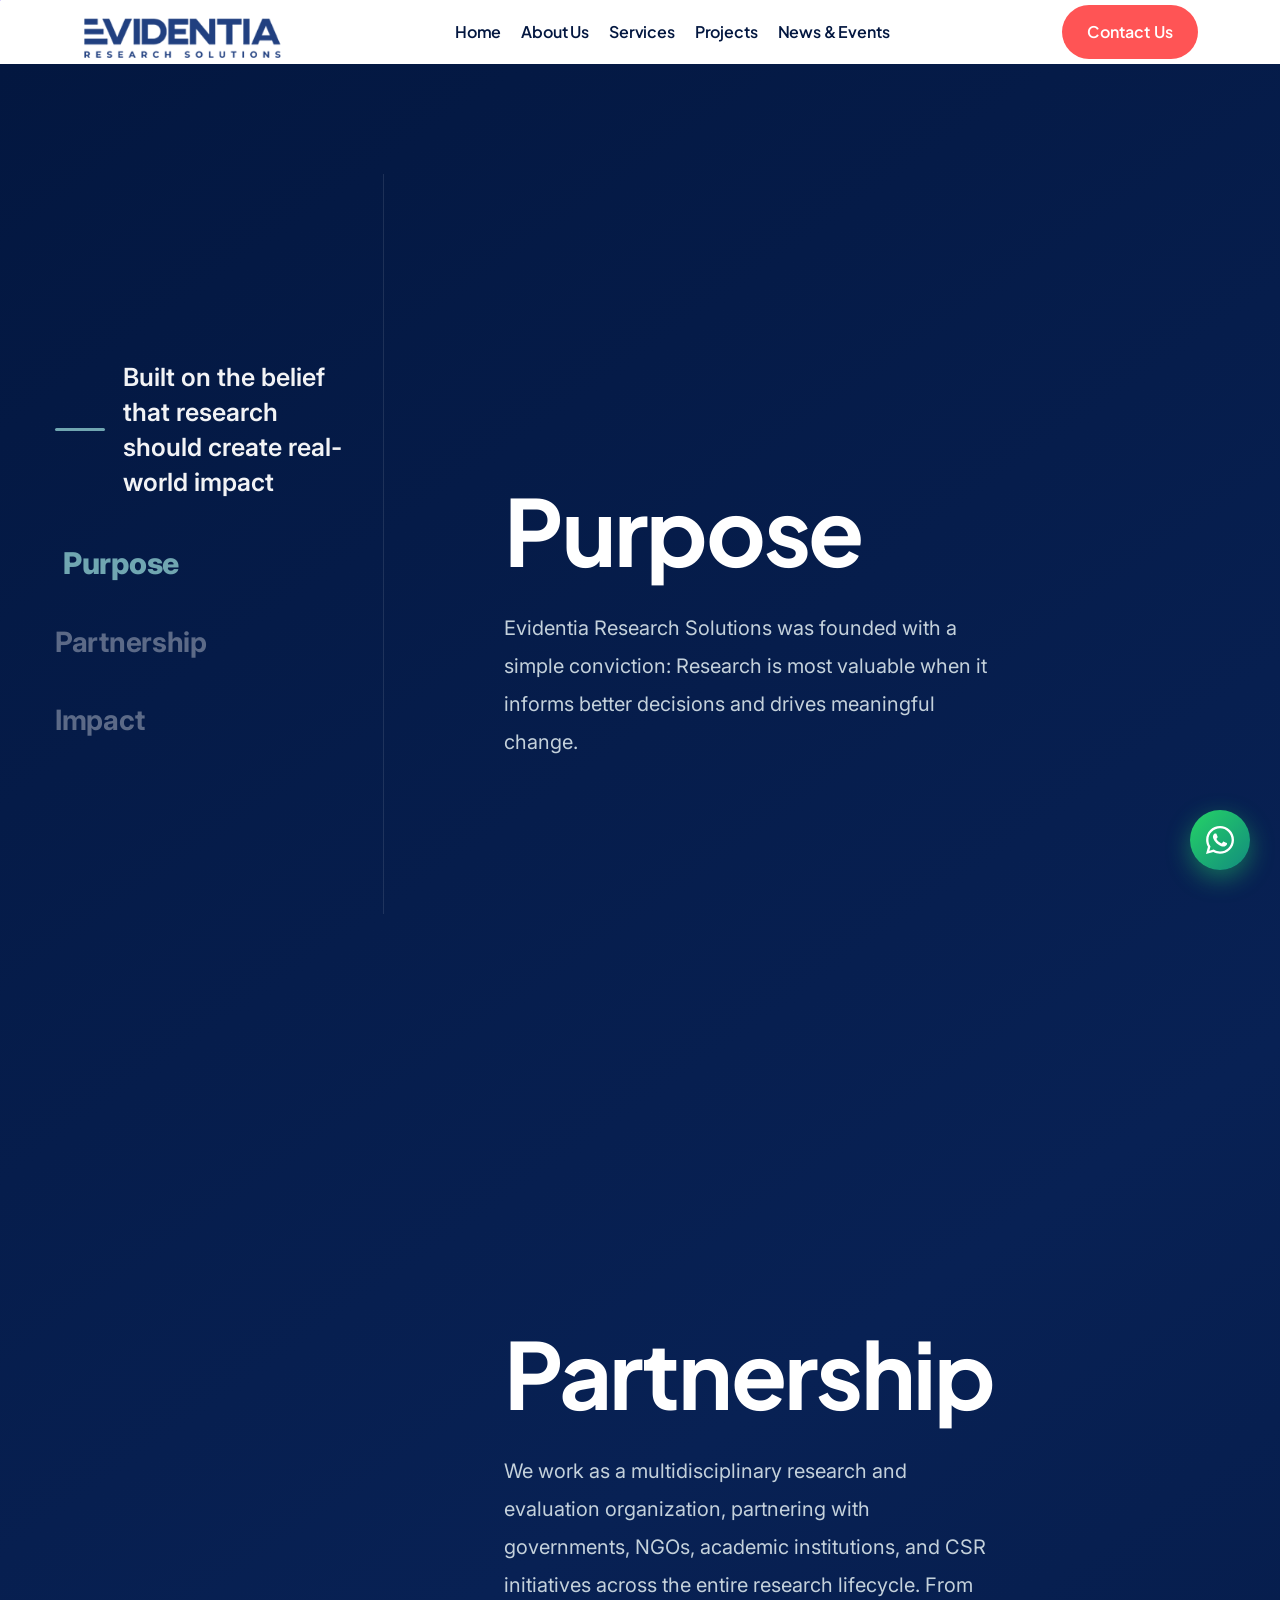
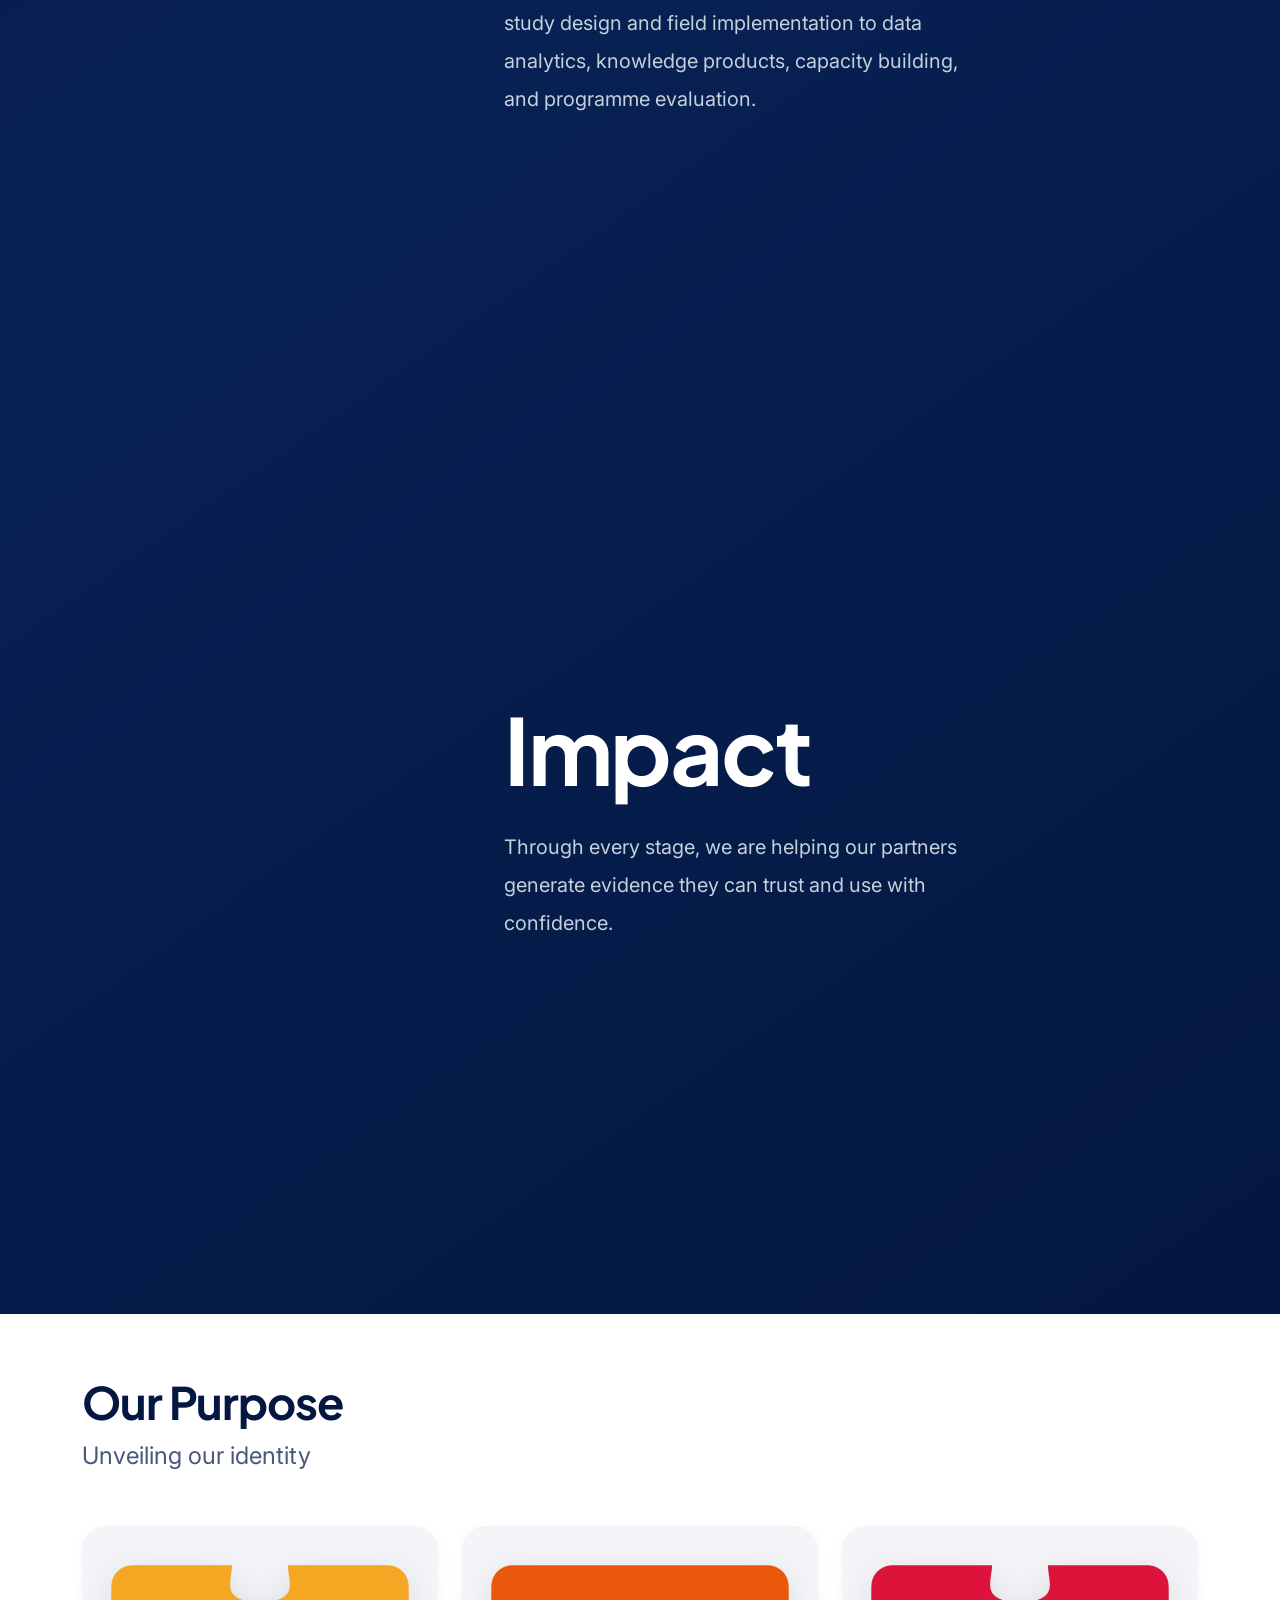
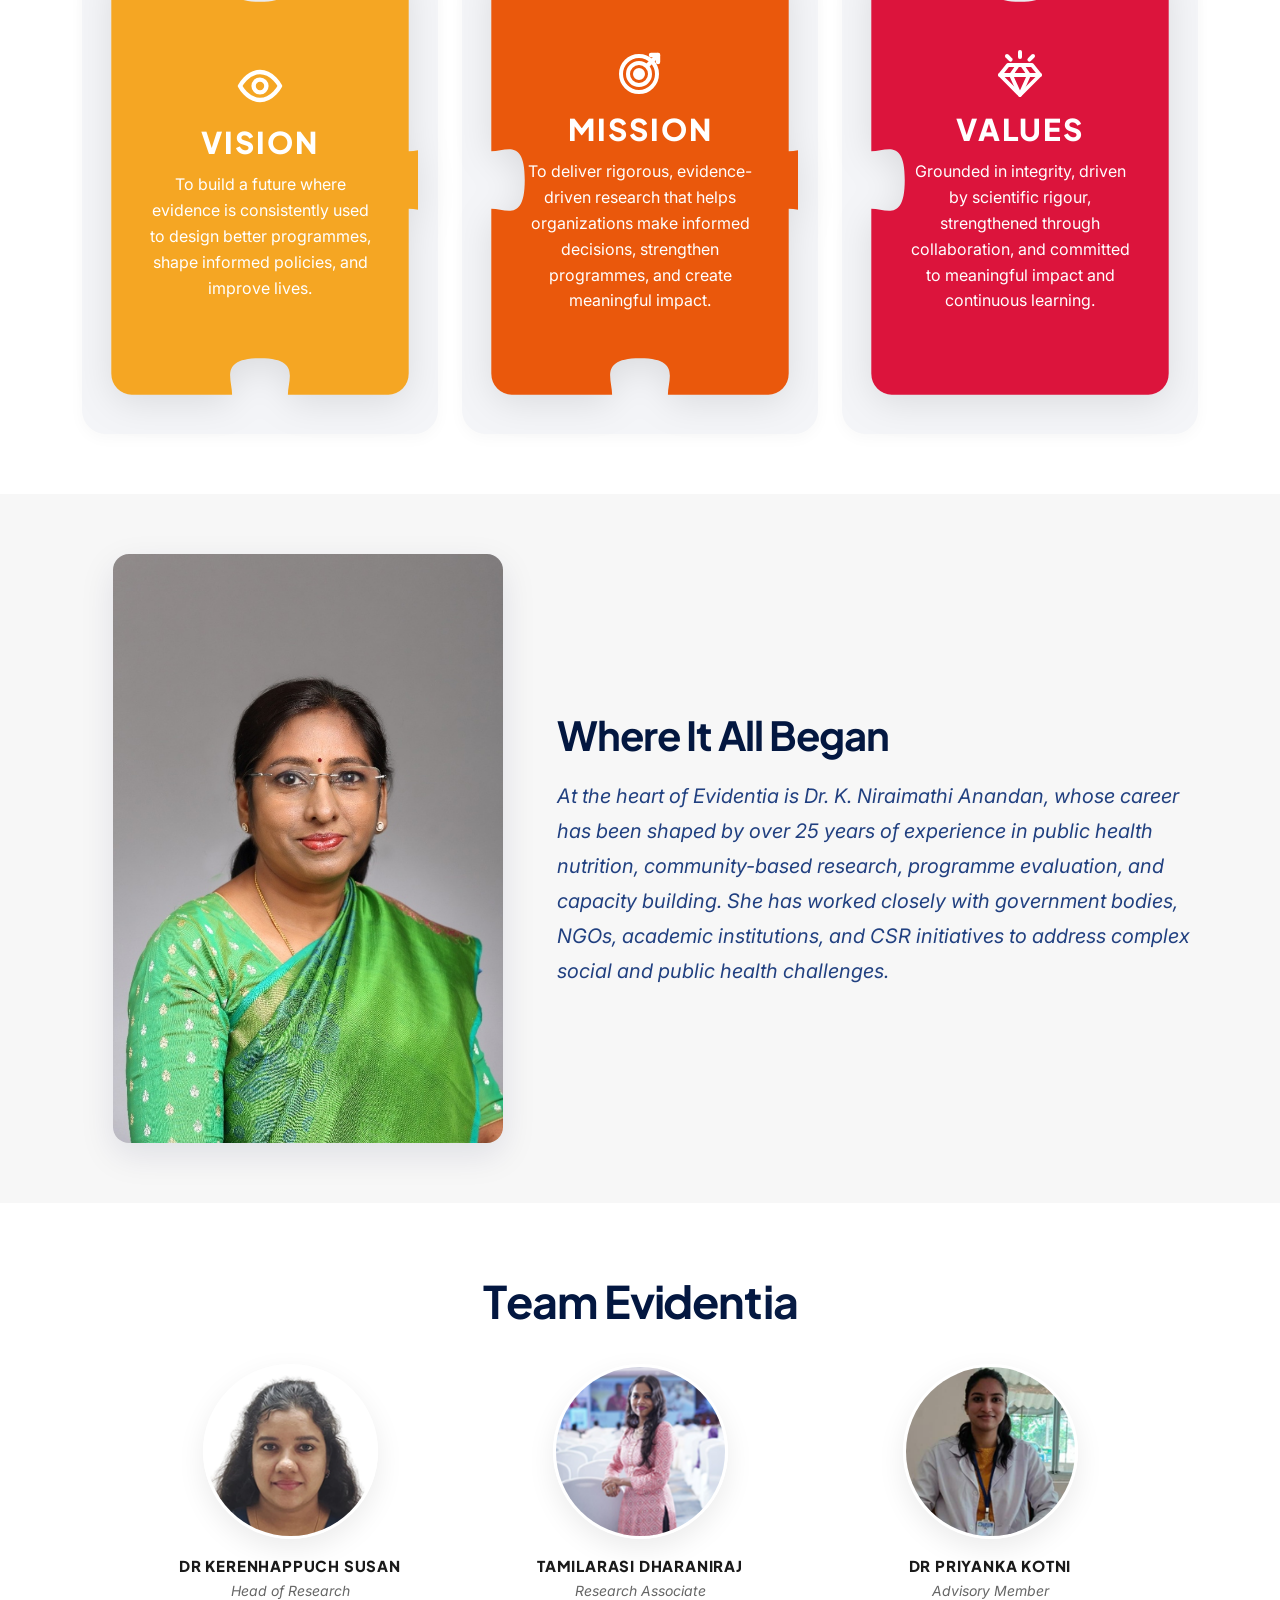
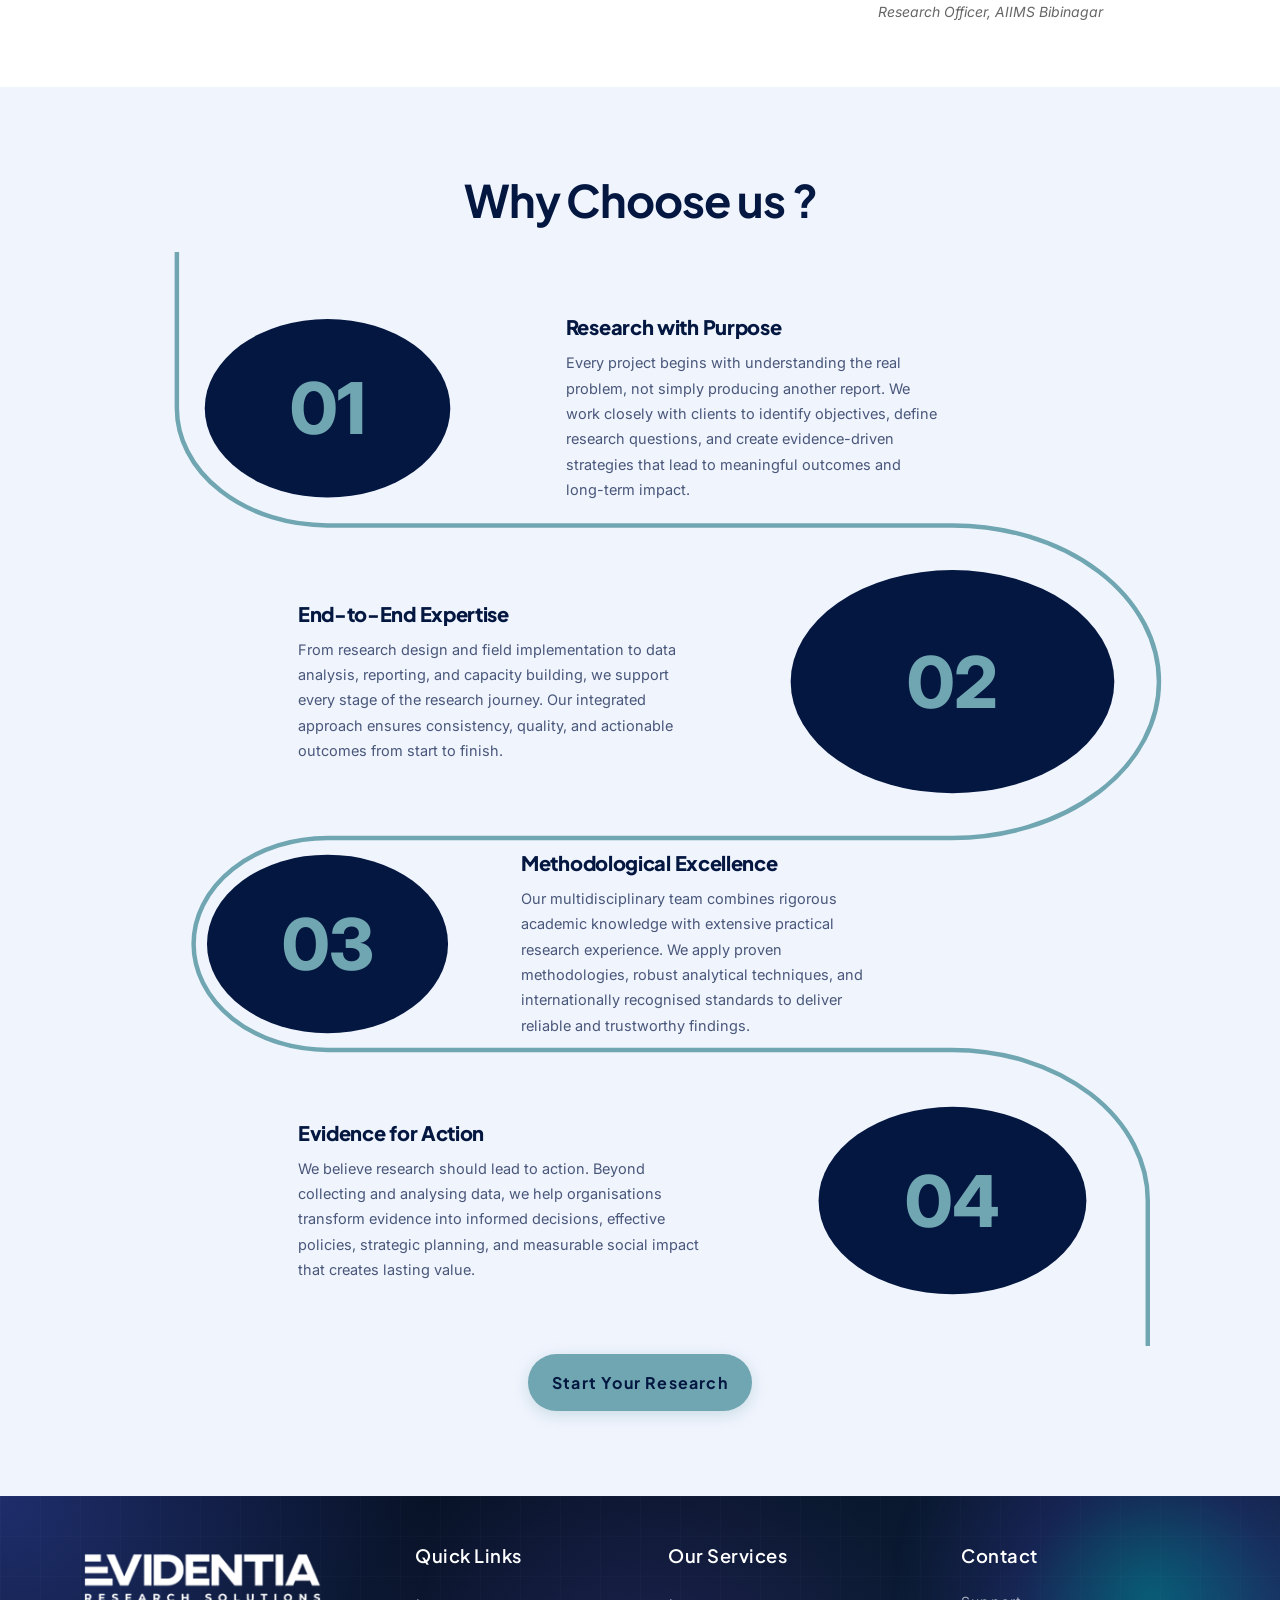
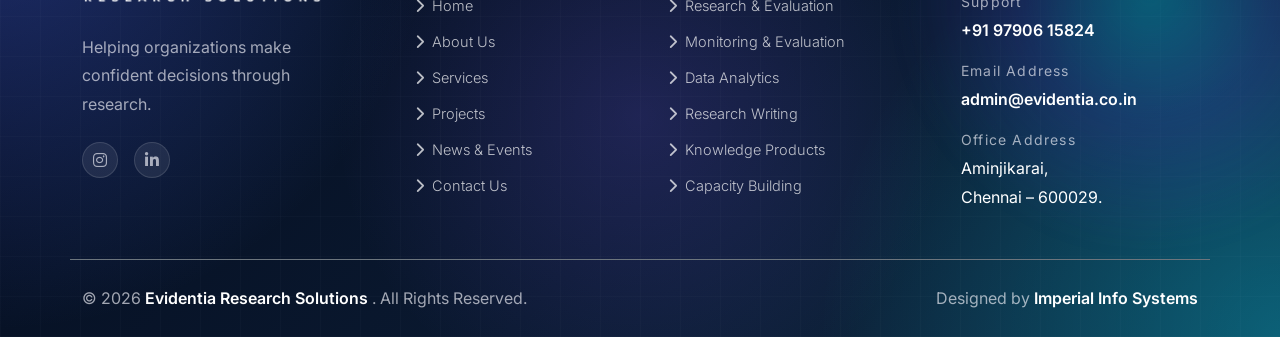
==== commit f2309324: "style: add custom CSS styling and update about page text" ====
--- a/about.html
+++ b/about.html
@@ -515,7 +515,7 @@
                                 <h4 class="step-title">Research with Purpose</h4>
                             </div>
                             <p class="step-desc">
-                                Every project begins with understanding the real problem—not simply
+                                Every project begins with understanding the real problem, not simply
                                 producing another report. We work closely with clients to identify
                                 objectives, define research questions, and create evidence-driven
                                 strategies that lead to meaningful outcomes and long-term impact.
--- a/assets/css/custom.css
+++ b/assets/css/custom.css
@@ -6867,12 +6867,12 @@
 .kids-scroll-wrapper {
     position: relative !important;
     bottom: auto !important;
-    margin-top: -48px;
+    margin-top: -20px;
 }
 
 .kids-scroll-track {
     padding-top: 0 !important;
-    padding-bottom: 10px !important;
+    padding-bottom: 70px !important;
 }
 
 .kids-scroll-track .kids-floating-card {
@@ -6896,11 +6896,11 @@
    The gradient sits on a single element, and the columns inside stay transparent. */
 .projects-hero-box {
     display: grid;
-    grid-template-columns: 1fr 1fr;
+    grid-template-columns: 0.8fr 1.2fr;
     gap: 0;
     border-radius: 24px;
-    padding: 48px 44px;
-    background: linear-gradient(145deg, #031740 0%, #082154 50%, #031740 100%) !important;
+    padding: 24px;
+    background: linear-gradient(145deg, #020d26 0%, #072255 50%, #0c3374 100%) !important;
     box-shadow: 0 18px 42px rgba(3, 23, 64, 0.18);
     overflow: hidden;
 }
@@ -6912,7 +6912,7 @@
 }
 
 .projects-hero-panel {
-    min-height: 380px;
+    min-height: 0;
     display: flex;
     flex-direction: column;
     justify-content: center;
@@ -6922,8 +6922,19 @@
     padding-right: 24px;
 }
 
+/* Tablet: stack the text above a full-width circle photo */
+@media (max-width: 991px) {
+    .projects-hero-box {
+        grid-template-columns: 1fr;
+    }
+
+    .projects-hero-panel-text {
+        padding-right: 0;
+    }
+}
+
 .projects-hero-panel-image {
-    align-items: center;
+    align-items: flex-end;
 }
 
 .projects-hero-panel .gainlove-hero-headline {
@@ -6935,9 +6946,10 @@
 }
 
 .projects-circle-hero {
-    width: 360px;
-    height: 360px;
-    max-width: 100%;
+    width: 100%;
+    max-width: 448px;
+    aspect-ratio: 1 / 1;
+    height: auto;
     border-radius: 50%;
     overflow: hidden;
     border: 8px solid #ffffff;
@@ -6962,16 +6974,97 @@
     }
 
     .projects-circle-hero {
-        width: 260px;
-        height: 260px;
+        max-width: 320px;
     }
 }
 
 /* Why Choose us ?: each text block is centred on its circle's vertical centre.
    Circle centres sit at 140, 385, 620 and 850 of the 980-high canvas. */
 @media (min-width: 992px) {
-    .roadmap-step-item.step-1 { top: 14.29%; left: 42%; width: 33%; transform: translateY(-50%); }
+    .roadmap-step-item.step-1 { top: 14.29%; left: 42%; width: 36%; transform: translateY(-50%); }
     .roadmap-step-item.step-2 { top: 39.29%; left: 18%; width: 38%; transform: translateY(-50%); }
     .roadmap-step-item.step-3 { top: 63.27%; left: 38%; width: 36%; transform: translateY(-50%); }
     .roadmap-step-item.step-4 { top: 86.73%; left: 18%; width: 40%; transform: translateY(-50%); }
 }
+
+/* Our Latest Initiatives (news & events): glow only on the left and right outside each blue card.
+   A strip the same height as the card fades outward at both sides, so nothing shows at the top or bottom edges. */
+.ps-events-item {
+    box-shadow: none;
+}
+
+.ps-events-item::before {
+    content: "";
+    position: absolute;
+    top: 0;
+    bottom: 0;
+    left: -18px;
+    right: -18px;
+    z-index: -1;
+    pointer-events: none;
+    background: linear-gradient(to right,
+            rgba(112, 166, 177, 0.95) 0,
+            rgba(112, 166, 177, 0) 18px,
+            rgba(112, 166, 177, 0) calc(100% - 18px),
+            rgba(112, 166, 177, 0.95) 100%);
+}
+
+/* Keep only the outer glow on the events cards: hide the inside sparkle layer */
+.ps-events-item::after {
+    display: none !important;
+    animation: none !important;
+}
+
+/* Our Latest Initiatives: glow above the first card and below the last card, as well as the side glow */
+.ps-events-heading + .ps-events-item {
+    box-shadow: 0 -12px 18px -6px rgba(112, 166, 177, 0.9);
+}
+
+.ps-events-item:last-child {
+    box-shadow: 0 12px 18px -6px rgba(112, 166, 177, 0.9);
+}
+
+/* Wrap the side glow around the top corners of the first card and the bottom corners of the last card */
+.ps-events-heading + .ps-events-item::before {
+    top: -18px;
+}
+
+.ps-events-item:last-child::before {
+    bottom: -18px;
+}
+
+/* Side glow back to the earlier soft version (box-shadow, pulled in at top and bottom).
+   The patchy strip is turned off; first card also gets its top glow and last card its bottom glow. */
+.ps-events-item::before {
+    display: none !important;
+}
+
+.ps-events-item {
+    box-shadow: -10px 0 16px -8px rgba(112, 166, 177, 0.95), 10px 0 16px -8px rgba(112, 166, 177, 0.95);
+}
+
+.ps-events-heading + .ps-events-item {
+    box-shadow: -10px 0 16px -8px rgba(112, 166, 177, 0.95), 10px 0 16px -8px rgba(112, 166, 177, 0.95), 0 -12px 18px -6px rgba(112, 166, 177, 0.9);
+}
+
+.ps-events-item:last-child {
+    box-shadow: -10px 0 16px -8px rgba(112, 166, 177, 0.95), 10px 0 16px -8px rgba(112, 166, 177, 0.95), 0 12px 18px -6px rgba(112, 166, 177, 0.9);
+}
+
+/* News & events: same background as the About page "Why Choose us ?" section */
+.ps-events-section,
+.kids-learning-hero,
+.research-insights {
+    background: #F0F4FD !important;
+}
+
+/* Projects banner (desktop): keep the layout, nudge the text right and the photo left */
+@media (min-width: 992px) {
+    .projects-hero-panel-text {
+        padding-left: 70px;
+    }
+
+    .projects-hero-panel-image {
+        padding-right: 70px;
+    }
+}
